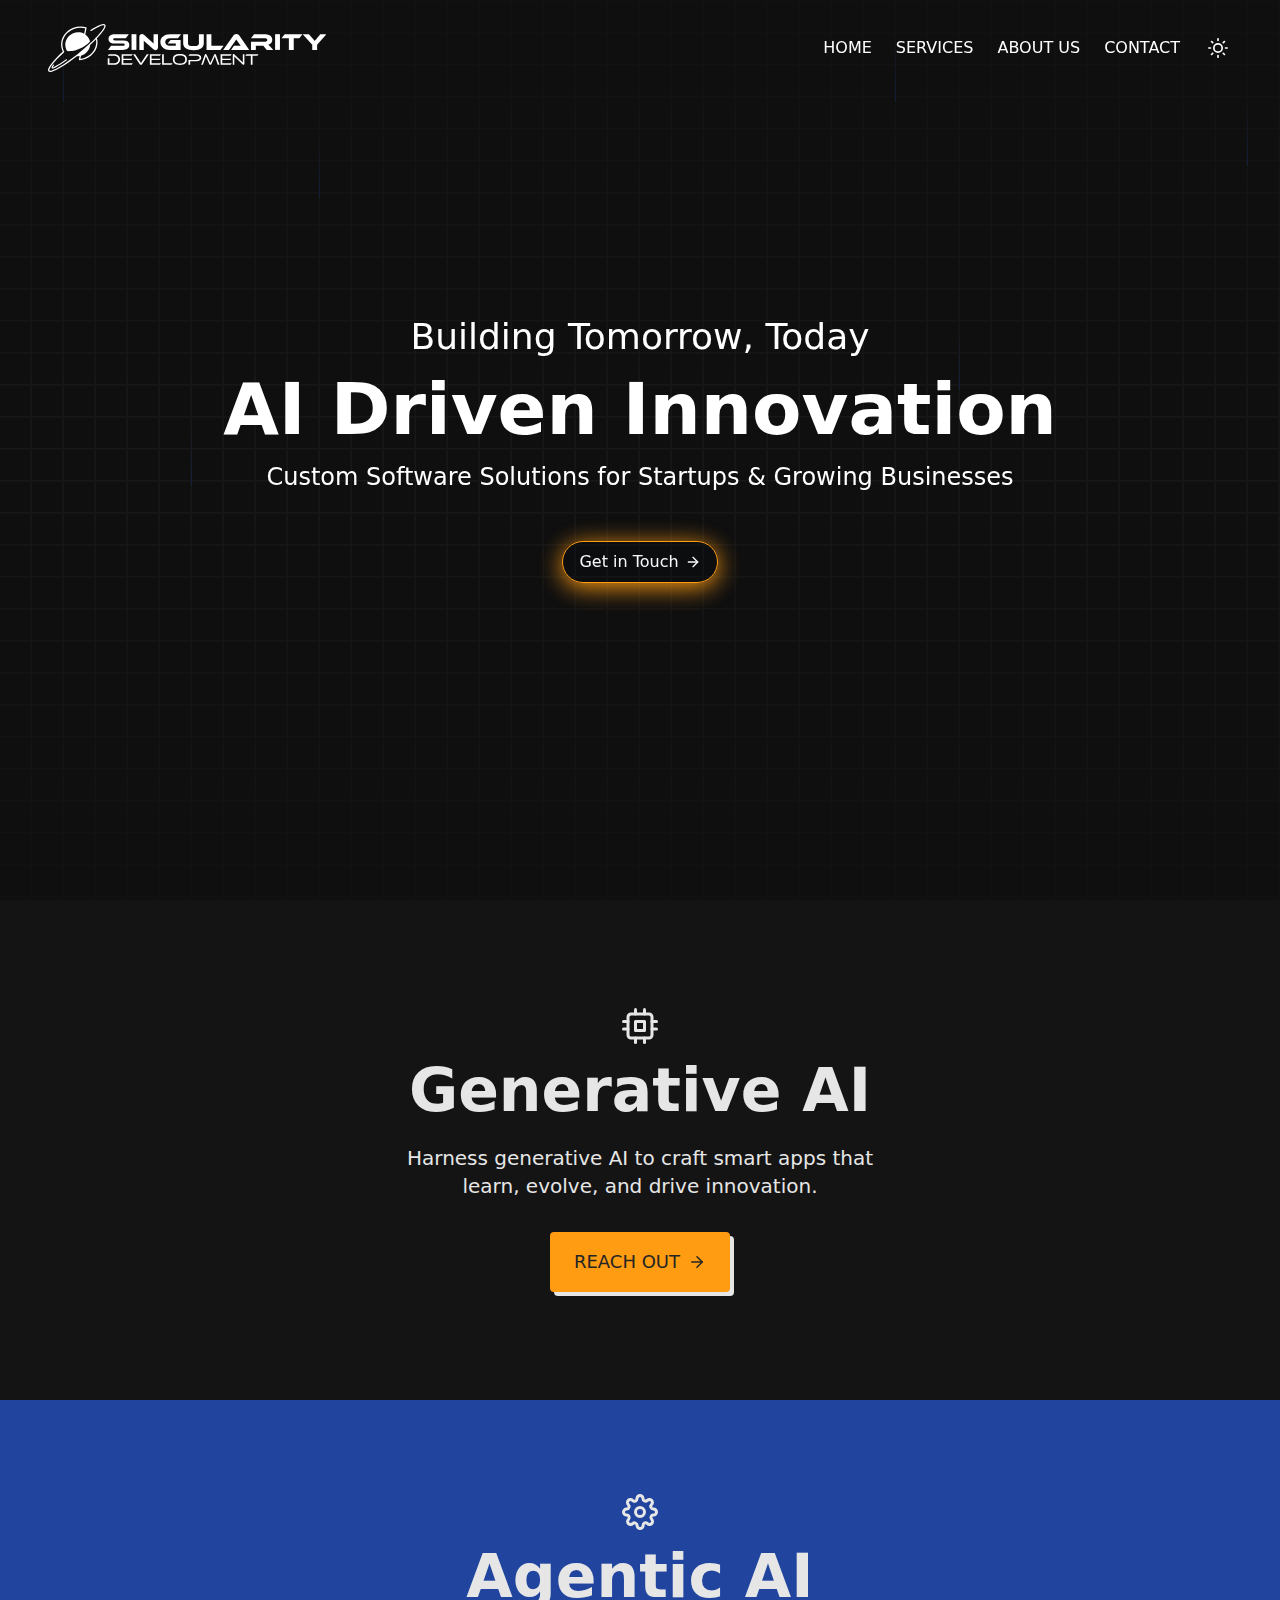
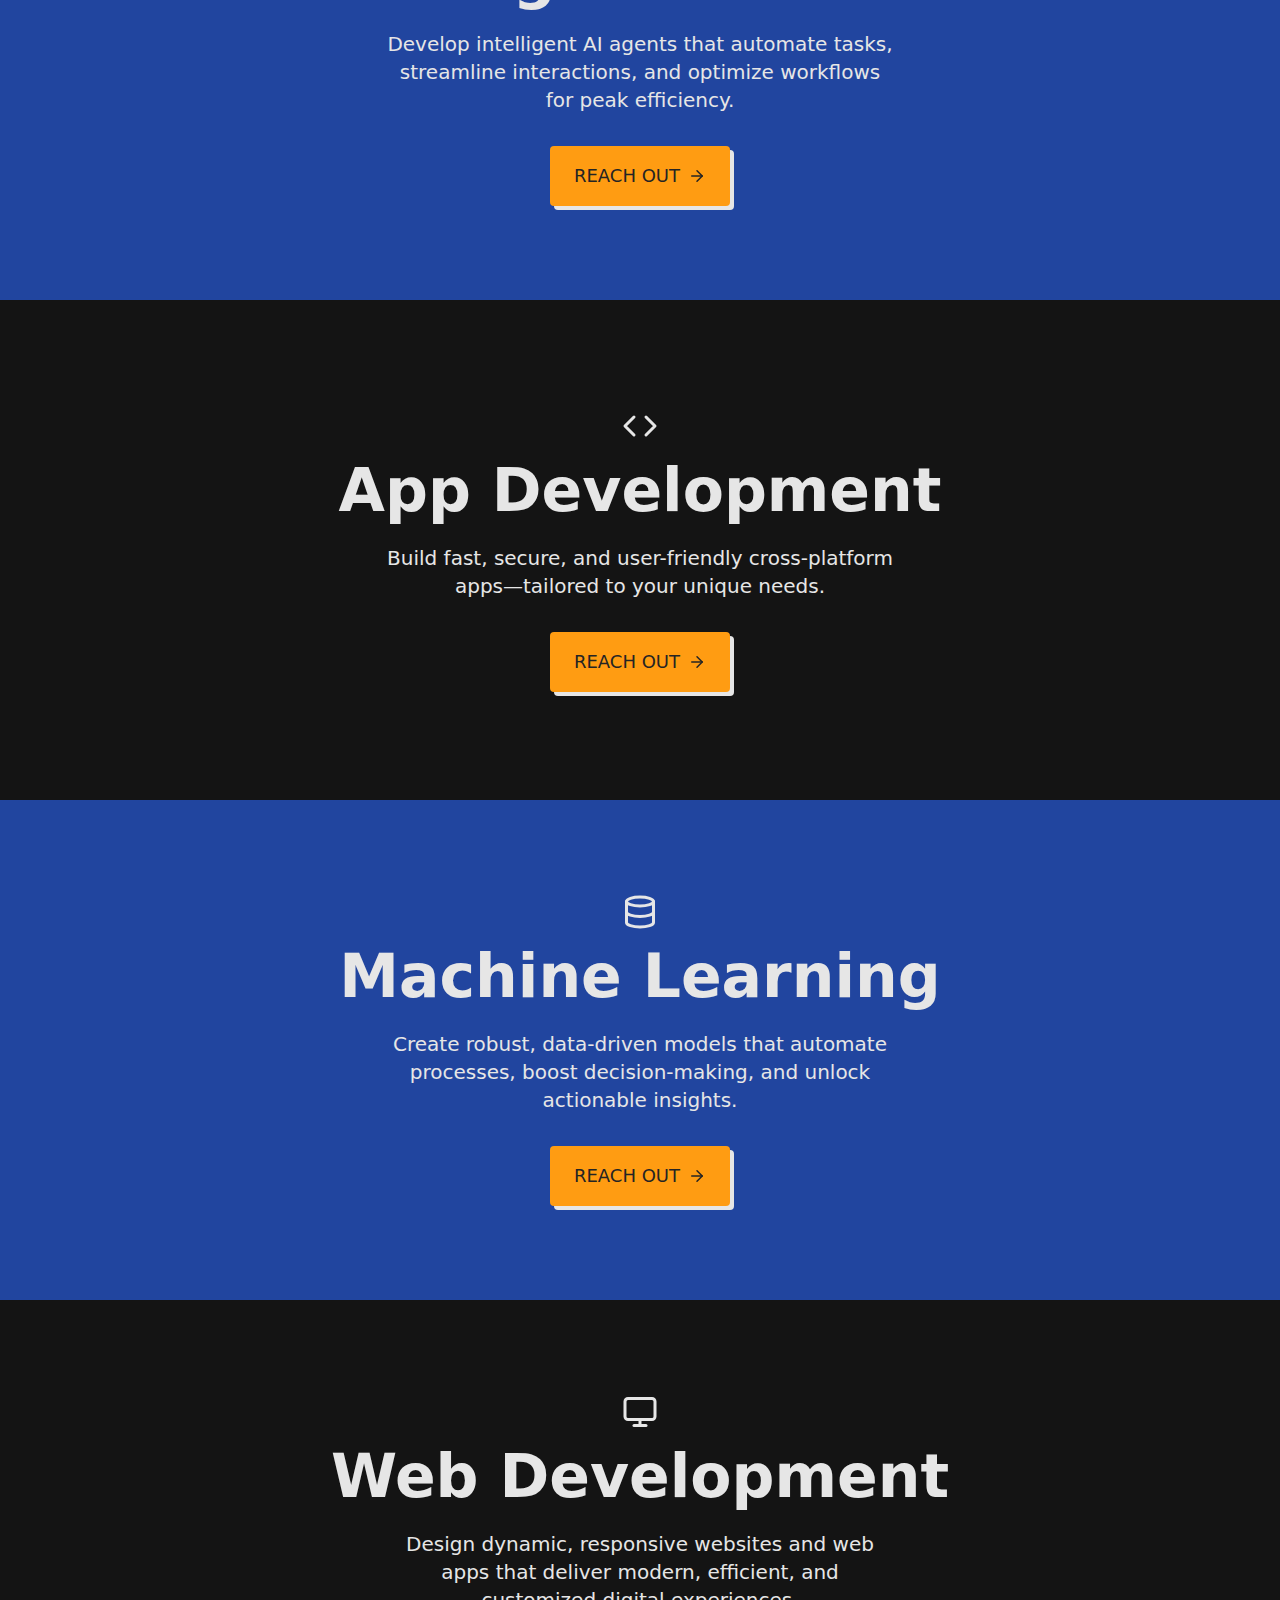
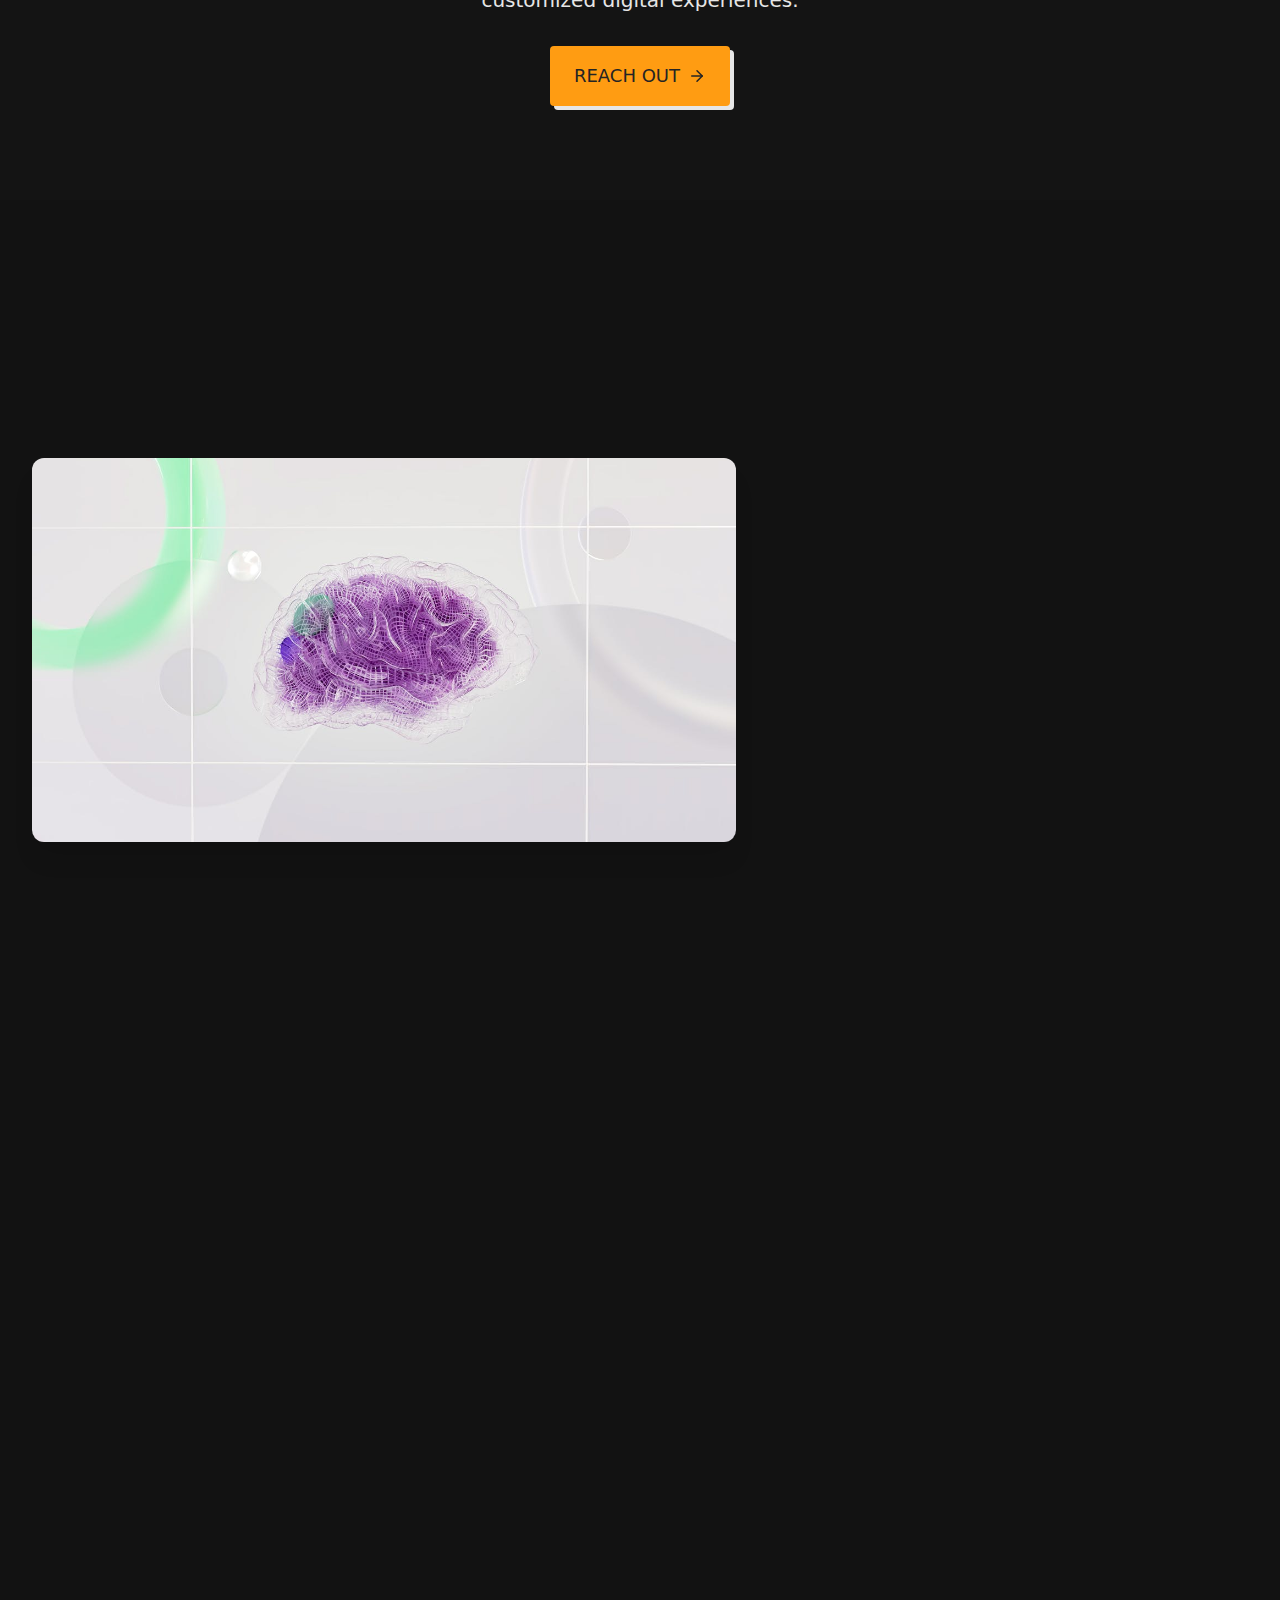
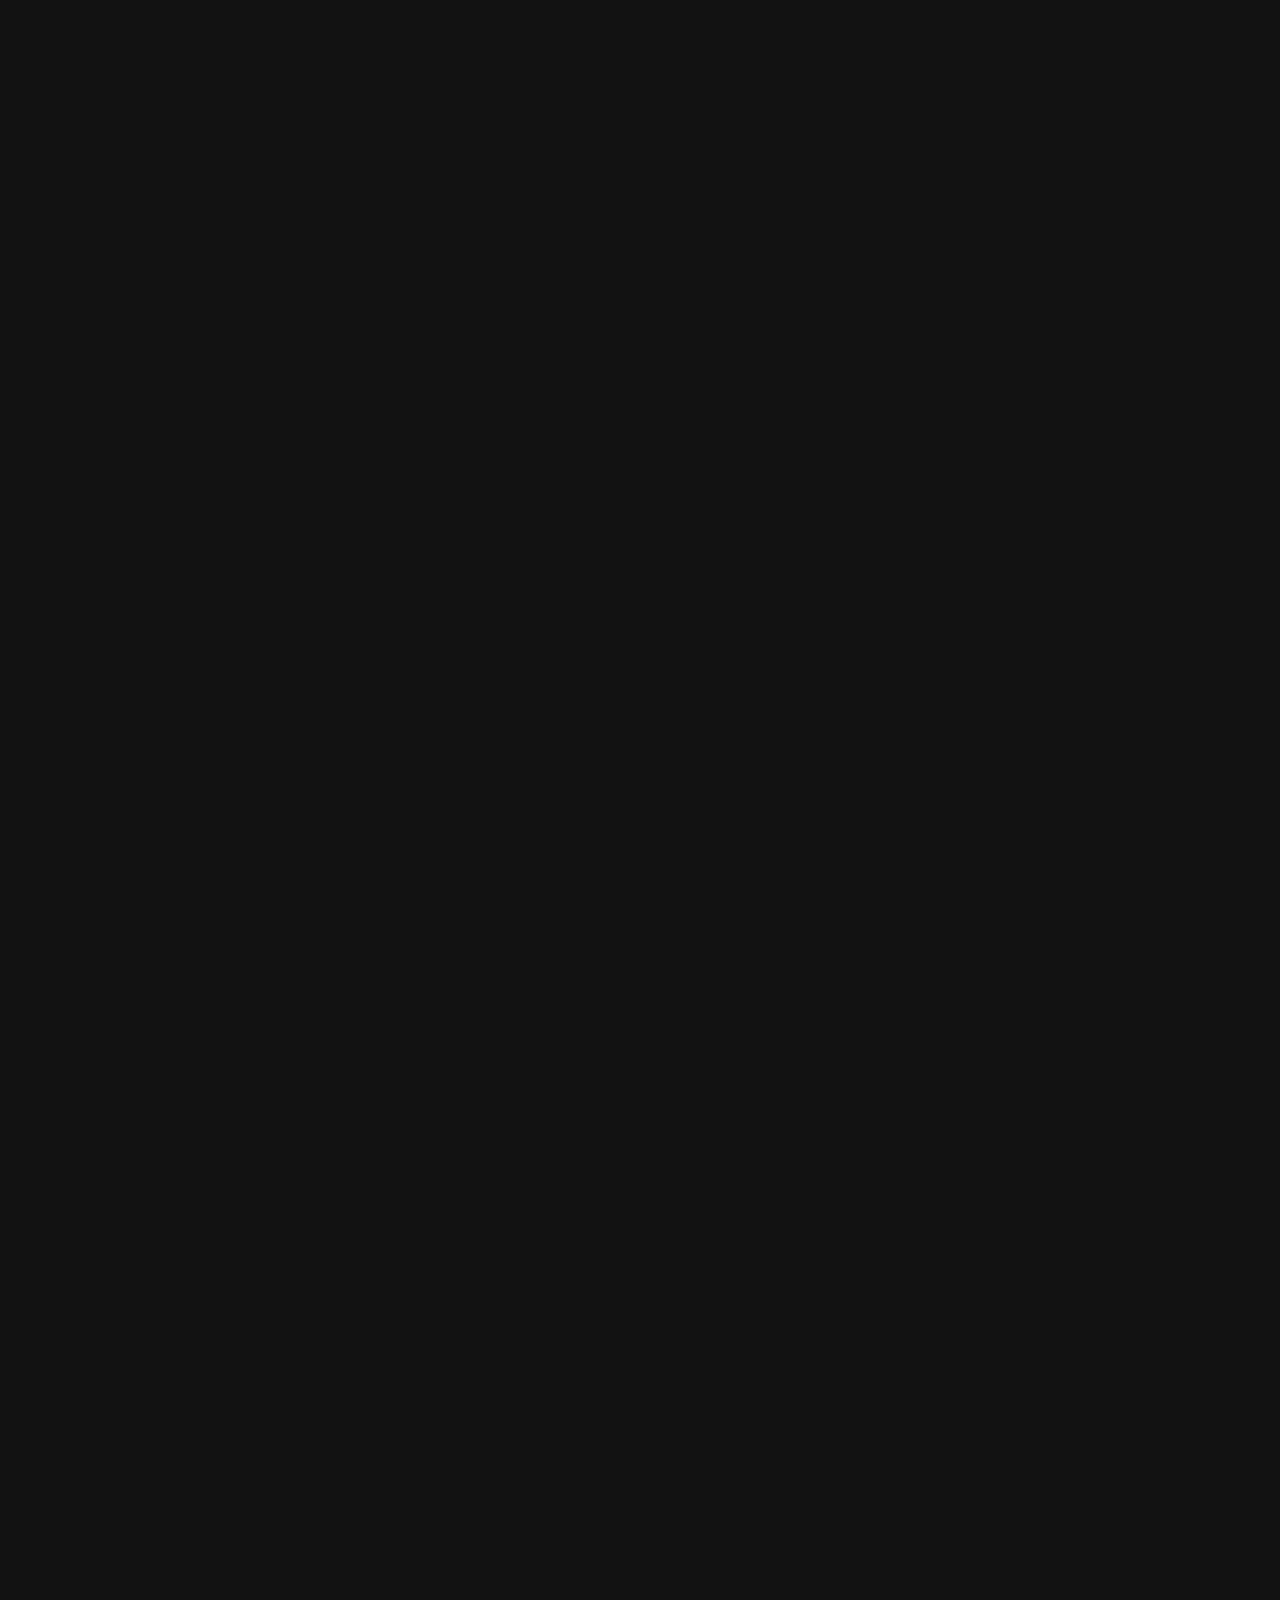
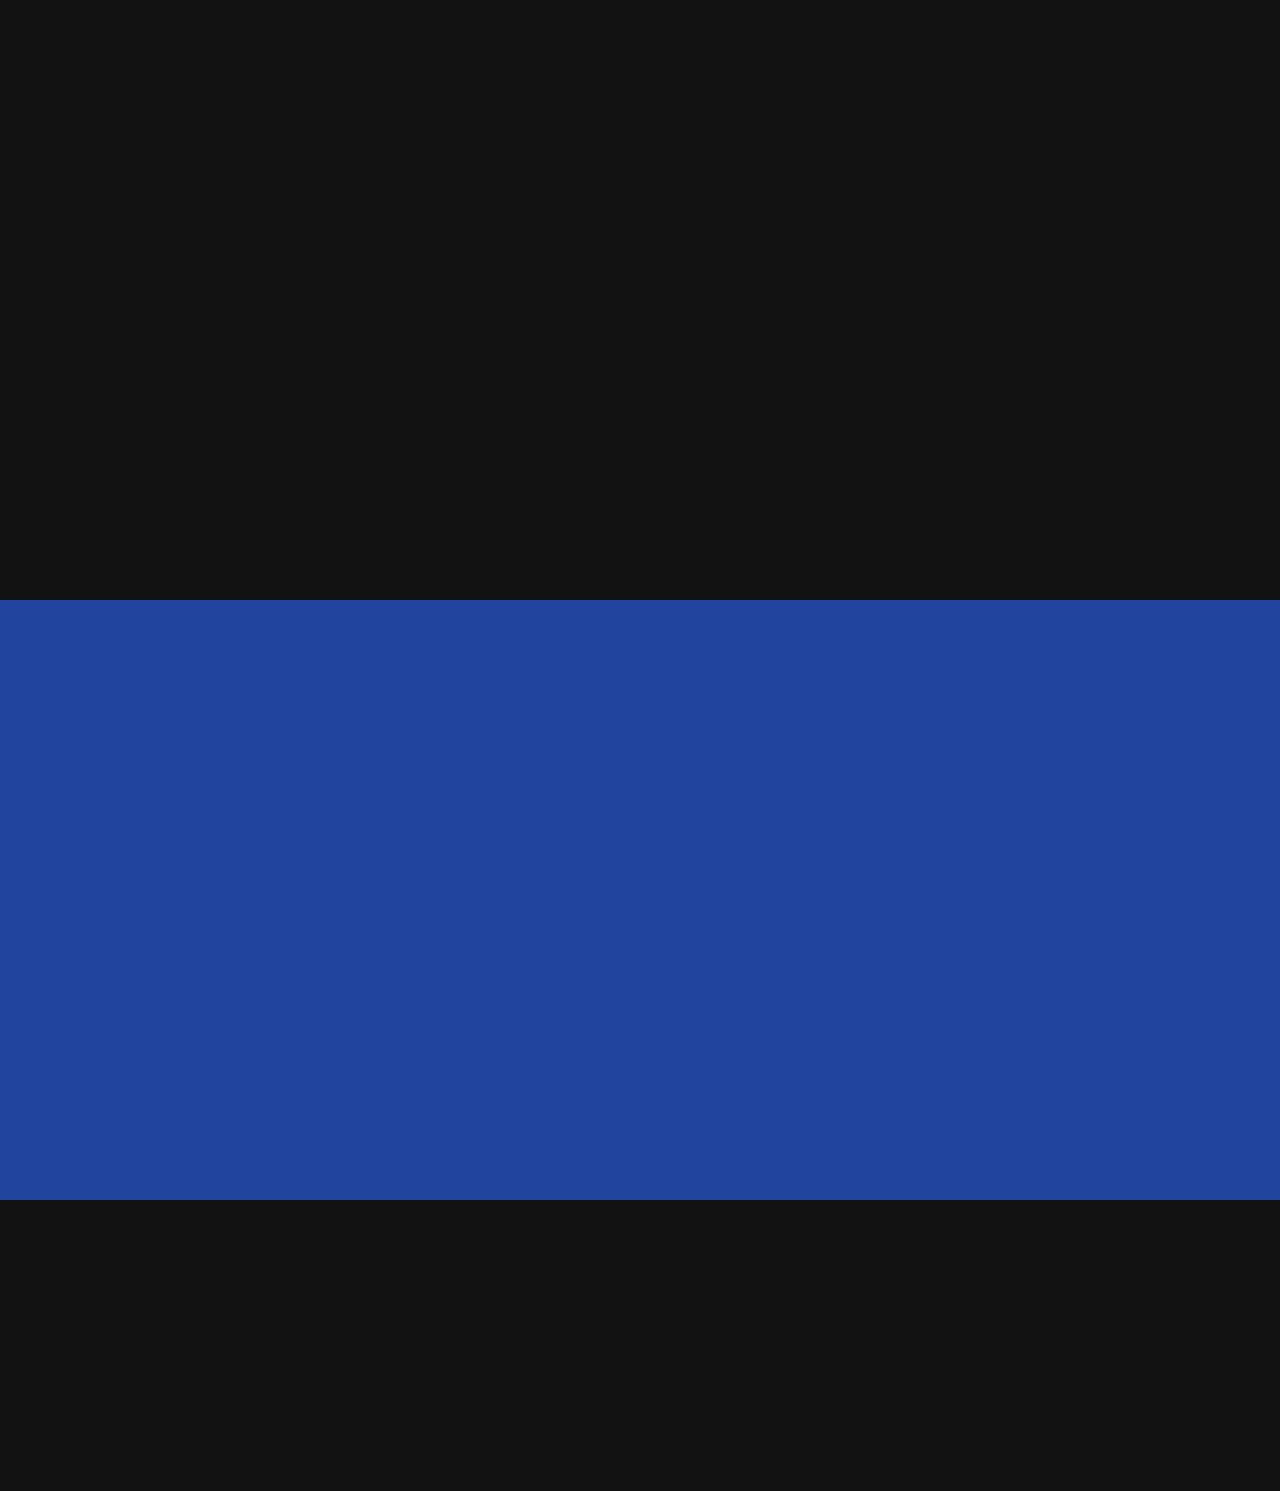
==== index.html @ b637558c "initial commit" ====
<!DOCTYPE html><html lang="en"><head><meta charSet="utf-8"/><meta name="viewport" content="width=device-width, initial-scale=1"/><link rel="preload" href="/_next/static/media/569ce4b8f30dc480-s.p.woff2" as="font" crossorigin="" type="font/woff2"/><link rel="preload" href="/_next/static/media/93f479601ee12b01-s.p.woff2" as="font" crossorigin="" type="font/woff2"/><link rel="stylesheet" href="/_next/static/css/797cef9ed924b19d.css" data-precedence="next"/><link rel="stylesheet" href="/_next/static/css/72b38643b9b200b7.css" data-precedence="next"/><link rel="preload" as="script" fetchPriority="low" href="/_next/static/chunks/webpack-61605ec5b0e2aed8.js"/><script src="/_next/static/chunks/4bd1b696-648fdcc35fdc5053.js" async=""></script><script src="/_next/static/chunks/517-a8a61a89ce856e48.js" async=""></script><script src="/_next/static/chunks/main-app-3ec209943493a46a.js" async=""></script><script src="/_next/static/chunks/ee560e2c-72891a28c0496f55.js" async=""></script><script src="/_next/static/chunks/8e1d74a4-bb553c8dd7f82fd3.js" async=""></script><script src="/_next/static/chunks/515-cfafcc654de464d7.js" async=""></script><script src="/_next/static/chunks/app/layout-3b7342dc652c6182.js" async=""></script><script src="/_next/static/chunks/944-49f410285b5e1781.js" async=""></script><script src="/_next/static/chunks/app/page-1e3bd0cf48c1dc5d.js" async=""></script><meta name="next-size-adjust" content=""/><title>Create Next App</title><meta name="description" content="Generated by create next app"/><link rel="icon" href="/icon.svg?bfc8784377d2b799" type="image/svg+xml" sizes="any"/><script src="/_next/static/chunks/polyfills-42372ed130431b0a.js" noModule=""></script></head><body class="__variable_4d318d __variable_ea5f4b antialiased"><nav aria-label="Main navigation" class="fixed top-0 z-50 w-full px-6 transition-all duration-300 ease-out lg:px-12 bg-transparent text-white py-6 shadow-none"><div class="mx-auto flex max-w-7xl items-center justify-between"><div class="block lg:hidden"><div class="flex items-center gap-2"><a href="#" aria-label="Go to homepage"><svg id="Layer_2" xmlns="http://www.w3.org/2000/svg" viewBox="0 0 354.59 295.41" class="h-12 w-auto" aria-hidden="true"><g id="Layer_1-2" data-name="Layer_1"><path fill="currentColor" class="cls-1" d="M27.77,273.87c-2.3,0-3.54-.83-4.45-1.9-2.94-3.48-.69-9.34,8.03-20.91,1-1.32,2.88-1.59,4.2-.59,1.32,1,1.59,2.88.59,4.2-6.29,8.35-7.67,11.9-7.95,13.22,3.59-.01,18.94-5.02,84.04-50.27,1.36-.95,3.23-.61,4.18.75.95,1.36.61,3.23-.75,4.18-60.16,41.82-80.09,51.33-87.88,51.33ZM28.13,268.53h.01-.01Z"></path><path fill="currentColor" class="cls-1" d="M352.24,4.22c-4.95-6.03-15.41-5.61-32.93,1.31-14.76,5.83-34.52,16.46-57.14,30.75-1.87,1.18-2.43,3.65-1.25,5.52,1.18,1.87,3.65,2.42,5.52,1.25C322.36,7.75,342.97,5.53,346.06,9.3c3.2,3.9-3.47,24.51-51.63,74.61-11.18,11.62-23.72,23.91-37.29,36.52-18.52,17.2-38.56,34.67-59.58,51.92-9.45,7.76-19.11,15.46-28.69,22.9-6.85,5.32-13.72,10.54-20.43,15.54-36.1,26.87-70.19,49.04-96,62.42-30.14,15.62-41.71,15.49-43.79,12.95-1.94-2.36-.23-12.78,18.44-36.85,16.26-20.96,41.13-47.11,71.94-75.63,1.37-1.26,1.68-3.3.76-4.92-2.24-3.92-4.17-8.03-5.76-12.22-18.47-48.86,10.8-105.36,65.24-125.94,22.7-8.58,47.3-9.86,69.7-3.69l-6.61,32.63c-20.74-10.99-46.94-12.18-70.63-.95-38.09,18.05-55.48,61.46-39.49,97.69.26.57.52,1.15.79,1.72,1.48,3.13,3.17,6.08,5.04,8.88,13.94.71,32.12-.05,52.57-5.39,44.49-11.61,73.78-38.14,87.96-53.4-1.09-5.6-2.88-11.14-5.42-16.51-5.44-11.48-13.65-20.79-23.55-27.62l7.91-39.05c.41-2.01-.77-4-2.73-4.61-25-7.83-52.84-6.82-78.37,2.83-58.57,22.14-89.92,83.26-69.89,136.25,1.36,3.59,2.95,7.13,4.76,10.56-30.07,27.99-54.42,53.7-70.54,74.47-18.81,24.25-24.63,39.13-18.31,46.83,2.44,2.97,6.24,4.19,10.86,4.19,11.89,0,29.22-8.07,42.8-15.11,26.18-13.57,60.67-35.98,97.1-63.1,6.75-5.03,13.67-10.29,20.56-15.64,1.17-.91,2.35-1.84,3.52-2.75,5.65.18,11.38-.25,17.09-1.32l-4.21,20.77c-.25,1.23.09,2.5.92,3.44.76.86,1.86,1.35,3,1.35.1,0,.2,0,.3-.01,11.79-.88,23.46-3.49,34.68-7.73,54.97-20.78,86.51-76.45,72.7-127.53,42.49-44.46,59.48-72.58,50.46-83.57ZM226.25,207.84c-8.82,3.34-17.94,5.59-27.16,6.71l3.88-19.13c3.87-1.17,7.71-2.64,11.49-4.43,25.92-12.28,42.24-36.31,45-61.82,1.04-.96,2.09-1.92,3.12-2.88,11.7-10.87,22.64-21.5,32.62-31.69,9.63,45.81-19.51,94.55-68.94,113.24Z"></path></g></svg></a></div></div><div class="hidden lg:block"><div class="flex items-center gap-2"><a href="#" aria-label="Go to homepage"><svg id="Layer_2" xmlns="http://www.w3.org/2000/svg" viewBox="0 0 1713.65 295.41" class="h-12 w-auto" aria-hidden="true"><g id="Layer_1-2" data-name="Layer_1"><path fill="currentColor" class="cls-1" d="M27.77,273.87c-2.3,0-3.54-.83-4.45-1.9-2.94-3.48-.69-9.34,8.03-20.91,1-1.32,2.88-1.59,4.2-.59,1.32,1,1.59,2.88.59,4.2-6.29,8.35-7.67,11.9-7.95,13.22,3.59-.01,18.94-5.02,84.04-50.27,1.36-.95,3.23-.61,4.18.75.95,1.36.61,3.23-.75,4.18-60.16,41.82-80.09,51.33-87.88,51.33ZM28.13,268.53h.01-.01Z"></path><path fill="currentColor" class="cls-1" d="M194.09,223.06c-1.14,0-2.24-.49-3-1.35-.83-.94-1.17-2.21-.92-3.44l6.35-31.33c.44-2.17,2.55-3.56,4.71-3.12,2.17.44,3.56,2.55,3.13,4.71l-5.27,26.03c9.22-1.13,18.33-3.38,27.16-6.71,51.88-19.61,81.41-72.33,67.23-120.02-.63-2.12.58-4.34,2.69-4.97,2.12-.63,4.34.58,4.97,2.69,15.37,51.69-16.29,108.7-72.07,129.78-11.23,4.24-22.9,6.84-34.68,7.73-.1,0-.2.01-.3.01Z"></path><path fill="currentColor" class="cls-1" d="M352.24,4.22c-4.95-6.03-15.41-5.61-32.93,1.31-14.76,5.83-34.52,16.46-57.14,30.75-1.87,1.18-2.43,3.65-1.25,5.52,1.18,1.87,3.65,2.42,5.52,1.25C322.36,7.75,342.97,5.53,346.06,9.3c3.2,3.9-3.47,24.51-51.63,74.61-11.18,11.62-23.72,23.91-37.29,36.52-18.52,17.2-38.56,34.67-59.58,51.92-9.45,7.76-19.11,15.46-28.69,22.9-6.85,5.32-13.72,10.54-20.43,15.54-36.1,26.87-70.19,49.04-96,62.42-30.14,15.62-41.71,15.49-43.79,12.95-1.94-2.36-.23-12.78,18.44-36.85,16.26-20.96,41.13-47.11,71.94-75.63,1.37-1.26,1.68-3.3.76-4.92-2.24-3.92-4.17-8.03-5.76-12.22-18.47-48.86,10.8-105.36,65.24-125.94,22.7-8.58,47.3-9.86,69.7-3.69l-6.61,32.63c-20.74-10.99-46.94-12.18-70.63-.95-38.09,18.05-55.48,61.46-39.49,97.69.26.57.52,1.15.79,1.72,1.48,3.13,3.17,6.08,5.04,8.88,13.94.71,32.12-.05,52.57-5.39,44.49-11.61,73.78-38.14,87.96-53.4-1.09-5.6-2.88-11.14-5.42-16.51-5.44-11.48-13.65-20.79-23.55-27.62l7.91-39.05c.41-2.01-.77-4-2.73-4.61-25-7.83-52.84-6.82-78.37,2.83-58.57,22.14-89.92,83.26-69.89,136.25,1.36,3.59,2.95,7.13,4.76,10.56-30.07,27.99-54.42,53.7-70.54,74.47-18.81,24.25-24.63,39.13-18.31,46.83,2.44,2.97,6.24,4.19,10.86,4.19,11.89,0,29.22-8.07,42.8-15.11,26.18-13.57,60.67-35.98,97.1-63.1,6.75-5.03,13.67-10.29,20.56-15.64,1.17-.91,2.35-1.84,3.52-2.75,12.34.39,25.08-2.1,37.17-7.83,25.92-12.28,42.24-36.31,45-61.82,1.04-.96,2.09-1.92,3.12-2.88,13.68-12.71,26.34-25.1,37.62-36.84,43.67-45.42,61.18-74.1,52.05-85.23Z"></path><g><path fill="currentColor" d="M464.22,101.21c23.54,0,36.25,8.81,36.25,26.43,0,19.79-11.99,31.63-41.45,31.63h-89.97l19.21-24.84h73.08c7.08,0,10.25-2.02,10.25-7.08s-3.18-6.93-10.25-6.93h-52.57c-24.84,0-36.25-11.12-36.25-27.73,0-18.2,12.13-30.04,41.45-30.04h83.91l-19.21,25.13h-67.01c-6.93,0-10.25,1.73-10.25,6.64s3.32,6.79,10.25,6.79h52.57Z"></path><path fill="currentColor" d="M544.07,159.27h-29.9V62.65h29.9v96.62Z"></path><path fill="currentColor" d="M648.63,155.66l-59.21-53.15v56.76h-27.15v-80.16c0-12.85,7.8-18.05,16.32-18.05,3.61,0,7.22.87,11.99,5.2l59.21,53.15v-56.76h27.3v80.01c0,12.85-7.8,18.2-16.46,18.2-3.75,0-7.36-.87-11.99-5.2Z"></path><path fill="currentColor" d="M754.33,98.9h61.81v60.37h-66.29c-33.51,0-58.2-21.23-58.2-49.25s24.7-47.37,58.2-47.37h69.18l-19.35,25.13h-49.83c-16.17,0-28.45,9.82-28.45,23.54s11.84,23.11,28.45,23.11h36.54v-14.01h-49.97l17.91-21.52Z"></path><path fill="currentColor" d="M958.82,117.1c0,29.17-20.07,43.76-60.22,43.76-46.5,0-66.58-14.59-66.58-43.76v-54.45h29.75v54.45c0,14.3,6.07,18.92,36.83,18.92,22.96,0,30.19-5.34,30.19-18.92v-54.45h30.04v54.45Z"></path><path fill="currentColor" d="M1080.41,134.43l-19.35,24.84h-85.35V62.65h29.9v71.78h74.81Z"></path><path fill="currentColor" d="M1126.47,159.27l18.05-24.84h24.26c5.78,0,12.56,0,17.19.29-2.6-3.46-6.64-9.39-9.82-14.01l-17.33-25.56-45.35,64.12h-35.38l61.96-87.37c4.04-5.63,9.97-10.83,19.35-10.83s14.87,4.77,19.06,10.83l60.37,87.37h-112.36Z"></path><path fill="currentColor" d="M1386.56,159.27h-40l-21.52-25.56h-45.93v25.56h-29.9v-49.39h84.05c9.24,0,16.46-4.19,16.46-10.83,0-7.51-6.21-11.27-16.46-11.27h-84.05l19.5-25.13h62.1c21.95,0,49.68,6.93,49.68,34.52,0,15.02-9.39,27.44-25.27,30.62,3.32,2.45,6.93,5.92,13.58,12.71l17.76,18.77Z"></path><path fill="currentColor" d="M1427.56,159.27h-29.9V62.65h29.9v96.62Z"></path><path fill="currentColor" d="M1566.2,62.65l-19.35,25.13h-34.52v71.49h-29.9v-71.49h-45.35l19.35-25.13h109.76Z"></path><path fill="currentColor" d="M1713.65,62.65l-57.34,64.7v31.92h-30.04v-32.06l-58.93-64.56h38.42l23.11,26.86c3.03,3.47,11.12,12.28,13.14,15.16,1.88-2.74,5.2-6.93,12.13-15.31l21.95-26.72h37.55Z"></path></g><g><path fill="currentColor" d="M367.62,250.56v-40.15h10.4v31.39h29.65c14.73,0,25.71-9.92,25.71-23.59s-11.07-23.2-25.71-23.2h-40.05l6.74-8.86h33.31c20.89,0,36.01,13,36.01,31.58s-15.31,32.83-36.01,32.83h-40.05Z"></path><path fill="currentColor" d="M453.3,250.56v-64.41h68.36l-6.84,8.86h-51.13v19.35h54.98l-5.97,7.7h-49.01v19.74h58.44l-6.84,8.76h-62.01Z"></path><path fill="currentColor" d="M523.78,186.14h12.8l35.43,53.34,36.1-53.34h12.23l-41.69,61.33c-1.45,2.12-3.56,3.95-6.84,3.95-3.08,0-5.39-1.73-6.84-3.95l-41.21-61.33Z"></path><path fill="currentColor" d="M627.07,250.56v-64.41h68.36l-6.84,8.86h-51.13v19.35h54.98l-5.97,7.7h-49.01v19.74h58.44l-6.84,8.76h-62.01Z"></path><path fill="currentColor" d="M702.36,250.56v-64.41h10.4v55.65h53.72l-6.84,8.76h-57.29Z"></path><path fill="currentColor" d="M811.73,251.62c-28.79,0-43.23-10.3-43.23-33.31s14.44-33.22,43.23-33.22,43.23,10.2,43.23,33.22-14.44,33.31-43.23,33.31ZM811.73,193.85c-22.82,0-32.83,6.35-32.83,24.46s10.01,24.55,32.83,24.55,32.83-6.45,32.83-24.55-10.01-24.46-32.83-24.46Z"></path><path fill="currentColor" d="M874.98,229.57v20.99h-10.4v-29.65h46.02c12.23,0,22.14-3.47,22.14-12.81,0-10.01-9.05-13.09-22.24-13.09h-46.12l6.93-8.86h42.85c17.72,0,28.98,8.28,28.98,22.05s-11.17,21.38-28.98,21.38h-39.19Z"></path><path fill="currentColor" d="M1044.72,250.56l-18-51.8-21.47,48.62c-1.54,3.46-3.75,4.04-6.16,4.04s-4.62-.58-6.16-4.04l-21.47-48.62-18.1,51.8h-10.21l21.18-60.37c1.06-3.18,3.27-4.91,5.97-4.91s4.81,1.54,5.97,3.85l23.01,50.65,23.01-50.65c.96-2.31,3.08-3.85,5.87-3.85s4.91,1.73,6.07,4.91l20.89,60.37h-10.4Z"></path><path fill="currentColor" d="M1062.13,250.56v-64.41h68.36l-6.84,8.86h-51.13v19.35h54.98l-5.97,7.7h-49.01v19.74h58.44l-6.84,8.76h-62.01Z"></path><path fill="currentColor" d="M1146.56,199.72v50.84h-9.43v-58.73c0-4.62,2.7-6.55,5.78-6.55,1.35,0,2.89.39,4.53,2.02l51.7,49.49v-50.65h9.53v58.44c0,4.62-2.79,6.55-5.87,6.55-1.35,0-2.79-.29-4.43-1.93l-51.8-49.49Z"></path><path fill="currentColor" d="M1248.23,250.56v-55.55h-34.18l7.03-8.86h74.52l-6.84,8.86h-30.04v55.55h-10.49Z"></path></g></g></svg></a></div></div><div class="hidden gap-6 lg:flex"><div class="flex items-center gap-6"><div class="relative h-fit w-fit"><a href="#" class="relative uppercase">Home<span style="transform:scaleX(0)" class="absolute -bottom-2 -left-2 -right-2 h-1 origin-left scale-x-0  rounded-full bg-dark-accent2 transition-transform  duration-300 ease-out"></span></a></div><div class="relative h-fit w-fit"><a href="#services" class="relative uppercase">Services<span style="transform:scaleX(0)" class="absolute -bottom-2 -left-2 -right-2 h-1 origin-left scale-x-0  rounded-full bg-dark-accent2 transition-transform  duration-300 ease-out"></span></a></div><div class="relative h-fit w-fit"><a href="#about" class="relative uppercase">About Us<span style="transform:scaleX(0)" class="absolute -bottom-2 -left-2 -right-2 h-1 origin-left scale-x-0  rounded-full bg-dark-accent2 transition-transform  duration-300 ease-out"></span></a></div><div class="relative h-fit w-fit"><a href="#contact" class="relative uppercase">Contact<span style="transform:scaleX(0)" class="absolute -bottom-2 -left-2 -right-2 h-1 origin-left scale-x-0  rounded-full bg-dark-accent2 transition-transform  duration-300 ease-out"></span></a></div></div></div><div class="block lg:hidden"><button aria-label="Open menu" class="block text-3xl"><svg stroke="currentColor" fill="none" stroke-width="2" viewBox="0 0 24 24" stroke-linecap="round" stroke-linejoin="round" height="1em" width="1em" xmlns="http://www.w3.org/2000/svg"><line x1="3" y1="12" x2="21" y2="12"></line><line x1="3" y1="6" x2="21" y2="6"></line><line x1="3" y1="18" x2="21" y2="18"></line></svg></button></div></div></nav><main class="bg-light-background/0 text-light-text  dark:text-dark-text dark:bg-dark-background/0 "><div class="fixed inset-0 z-[-1] overflow-hidden bg-light-background dark:bg-dark-background"><div style="background-image:url(&quot;data:image/svg+xml,%3csvg xmlns=&#x27;http://www.w3.org/2000/svg&#x27; viewBox=&#x27;0 0 32 32&#x27; width=&#x27;32&#x27; height=&#x27;32&#x27; fill=&#x27;none&#x27; stroke-width=&#x27;2&#x27; stroke=&#x27;rgb(55 55 55 / 0.5)&#x27;%3e%3cpath d=&#x27;M0 .5H31.5V32&#x27;/%3e%3c/svg%3e&quot;)" class="absolute inset-0"><div class="absolute inset-0 bg-gradient-to-b from-light-background/80 via-light-background/0 to-light-background/80  dark:bg-gradient-to-b dark:from-dark-background/80 dark:via-dark-background/0 dark:to-dark-background/80"></div><div class="absolute z-10 h-[64px] w-[1px] bg-gradient-to-b from-light-accent1/0 to-light-accent1  dark:from-dark-accent1/0 dark:to-dark-accent1" style="top:0;left:-1px;opacity:0;transform:none"></div><div class="absolute z-10 h-[64px] w-[1px] bg-gradient-to-b from-light-accent1/0 to-light-accent1  dark:from-dark-accent1/0 dark:to-dark-accent1" style="top:384px;left:-1px;opacity:0;transform:none"></div><div class="absolute z-10 h-[64px] w-[1px] bg-gradient-to-b from-light-accent1/0 to-light-accent1  dark:from-dark-accent1/0 dark:to-dark-accent1" style="top:96px;left:-1px;opacity:0;transform:none"></div><div class="absolute z-10 h-[64px] w-[1px] bg-gradient-to-b from-light-accent1/0 to-light-accent1  dark:from-dark-accent1/0 dark:to-dark-accent1" style="top:288px;left:-1px;opacity:0;transform:none"></div><div class="absolute z-10 h-[64px] w-[1px] bg-gradient-to-b from-light-accent1/0 to-light-accent1  dark:from-dark-accent1/0 dark:to-dark-accent1" style="top:0;left:-1px;opacity:0;transform:none"></div><div class="absolute z-10 h-[64px] w-[1px] bg-gradient-to-b from-light-accent1/0 to-light-accent1  dark:from-dark-accent1/0 dark:to-dark-accent1" style="top:64px;left:-33px;opacity:0;transform:none"></div></div></div><main id="home" aria-label="Hero area for AI Driven Innovation"><section class="relative h-[100vh] w-full"><div aria-hidden="true" role="presentation" class="sticky z-0 w-full h-screen overflow-hidden" style="border-radius:0px;transform:none"><video src="/singularity-hero-vid.mp4" muted="" playsInline="" autoPlay="" class="absolute inset-0 w-full h-full object-cover"></video><div class="absolute inset-0 bg-zinc-950/50" style="opacity:1"></div></div><div class="absolute top-0 left-0 flex h-screen w-full  flex-col items-center justify-center text-white" style="opacity:0;transform:translateY(250px)"><h3 class="mb-2 text-center text-xl md:mb-4 md:text-4xl">Building Tomorrow, Today</h3><h2 class="mb-4 text-center text-4xl font-bold md:text-7xl">AI Driven Innovation</h2><h1 class="text-center text-xl md:mb-4 md:text-2xl w-[60%] mx-auto">Custom Software Solutions for Startups &amp; Growing Businesses</h1><a href="#contact" class="group relative mt-8 flex w-fit items-center gap-1.5  rounded-full bg-gray-950/10 px-4 py-2 text-gray-50  transition-colors hover:bg-gray-950/50" aria-label="Get in Touch" tabindex="0" style="border:1px solid #FF9C12;box-shadow:0px 4px 24px #FF9C12">Get in Touch<svg stroke="currentColor" fill="none" stroke-width="2" viewBox="0 0 24 24" stroke-linecap="round" stroke-linejoin="round" aria-hidden="true" class="transition-transform group-hover:-rotate-45 group-active:-rotate-12" height="1em" width="1em" xmlns="http://www.w3.org/2000/svg"><line x1="5" y1="12" x2="19" y2="12"></line><polyline points="12 5 19 12 12 19"></polyline></svg></a></div></section></main><section id="services" aria-label="Our Services" class="relative"><ul class="list-none m-0 p-0"><li class="sticky top-0 flex w-full origin-top flex-col items-center justify-center px-4 bg-light-background dark:bg-dark-background" style="height:500px;transform:none"><svg stroke="currentColor" fill="none" stroke-width="2" viewBox="0 0 24 24" stroke-linecap="round" stroke-linejoin="round" aria-hidden="true" class="mb-4 text-4xl" height="1em" width="1em" xmlns="http://www.w3.org/2000/svg"><rect x="4" y="4" width="16" height="16" rx="2" ry="2"></rect><rect x="9" y="9" width="6" height="6"></rect><line x1="9" y1="1" x2="9" y2="4"></line><line x1="15" y1="1" x2="15" y2="4"></line><line x1="9" y1="20" x2="9" y2="23"></line><line x1="15" y1="20" x2="15" y2="23"></line><line x1="20" y1="9" x2="23" y2="9"></line><line x1="20" y1="14" x2="23" y2="14"></line><line x1="1" y1="9" x2="4" y2="9"></line><line x1="1" y1="14" x2="4" y2="14"></line></svg><h3 class="mb-6 text-center text-4xl font-semibold md:text-6xl">Generative AI</h3><p class="mb-8 max-w-lg text-center text-lg md:text-xl">Harness generative AI to craft smart apps that learn, evolve, and drive innovation.</p><a href="#contact" class="flex items-center gap-2 rounded px-6 py-4 text-base font-medium uppercase 
                    text-light-text transition-all hover:-translate-x-0.5 
                    hover:-translate-y-0.5 md:text-lg bg-light-accent2 dark:bg-dark-accent2 
          shadow-[4px_4px_0px_theme(colors.dark.background)] hover:shadow-[8px_8px_0px_theme(colors.dark.background)] dark:shadow-[4px_4px_0px_theme(colors.light.background)] dark:hover:shadow-[8px_8px_0px_theme(colors.light.background)]"><span>Reach Out</span><svg stroke="currentColor" fill="none" stroke-width="2" viewBox="0 0 24 24" stroke-linecap="round" stroke-linejoin="round" aria-hidden="true" height="1em" width="1em" xmlns="http://www.w3.org/2000/svg"><line x1="5" y1="12" x2="19" y2="12"></line><polyline points="12 5 19 12 12 19"></polyline></svg></a></li><li class="sticky top-0 flex w-full origin-top flex-col items-center justify-center px-4 bg-light-accent1 dark:bg-dark-accent1" style="height:500px;transform:none"><svg stroke="currentColor" fill="none" stroke-width="2" viewBox="0 0 24 24" stroke-linecap="round" stroke-linejoin="round" aria-hidden="true" class="mb-4 text-4xl" height="1em" width="1em" xmlns="http://www.w3.org/2000/svg"><circle cx="12" cy="12" r="3"></circle><path d="M19.4 15a1.65 1.65 0 0 0 .33 1.82l.06.06a2 2 0 0 1 0 2.83 2 2 0 0 1-2.83 0l-.06-.06a1.65 1.65 0 0 0-1.82-.33 1.65 1.65 0 0 0-1 1.51V21a2 2 0 0 1-2 2 2 2 0 0 1-2-2v-.09A1.65 1.65 0 0 0 9 19.4a1.65 1.65 0 0 0-1.82.33l-.06.06a2 2 0 0 1-2.83 0 2 2 0 0 1 0-2.83l.06-.06a1.65 1.65 0 0 0 .33-1.82 1.65 1.65 0 0 0-1.51-1H3a2 2 0 0 1-2-2 2 2 0 0 1 2-2h.09A1.65 1.65 0 0 0 4.6 9a1.65 1.65 0 0 0-.33-1.82l-.06-.06a2 2 0 0 1 0-2.83 2 2 0 0 1 2.83 0l.06.06a1.65 1.65 0 0 0 1.82.33H9a1.65 1.65 0 0 0 1-1.51V3a2 2 0 0 1 2-2 2 2 0 0 1 2 2v.09a1.65 1.65 0 0 0 1 1.51 1.65 1.65 0 0 0 1.82-.33l.06-.06a2 2 0 0 1 2.83 0 2 2 0 0 1 0 2.83l-.06.06a1.65 1.65 0 0 0-.33 1.82V9a1.65 1.65 0 0 0 1.51 1H21a2 2 0 0 1 2 2 2 2 0 0 1-2 2h-.09a1.65 1.65 0 0 0-1.51 1z"></path></svg><h3 class="mb-6 text-center text-4xl font-semibold md:text-6xl">Agentic AI</h3><p class="mb-8 max-w-lg text-center text-lg md:text-xl">Develop intelligent AI agents that automate tasks, streamline interactions, and optimize workflows for peak efficiency.</p><a href="#contact" class="flex items-center gap-2 rounded px-6 py-4 text-base font-medium uppercase 
                    text-light-text transition-all hover:-translate-x-0.5 
                    hover:-translate-y-0.5 md:text-lg bg-light-accent2 dark:bg-dark-accent2 
          shadow-[4px_4px_0px_theme(colors.dark.background)] hover:shadow-[8px_8px_0px_theme(colors.dark.background)] dark:shadow-[4px_4px_0px_theme(colors.light.background)] dark:hover:shadow-[8px_8px_0px_theme(colors.light.background)]"><span>Reach Out</span><svg stroke="currentColor" fill="none" stroke-width="2" viewBox="0 0 24 24" stroke-linecap="round" stroke-linejoin="round" aria-hidden="true" height="1em" width="1em" xmlns="http://www.w3.org/2000/svg"><line x1="5" y1="12" x2="19" y2="12"></line><polyline points="12 5 19 12 12 19"></polyline></svg></a></li><li class="sticky top-0 flex w-full origin-top flex-col items-center justify-center px-4 bg-light-background dark:bg-dark-background" style="height:500px;transform:none"><svg stroke="currentColor" fill="none" stroke-width="2" viewBox="0 0 24 24" stroke-linecap="round" stroke-linejoin="round" aria-hidden="true" class="mb-4 text-4xl" height="1em" width="1em" xmlns="http://www.w3.org/2000/svg"><polyline points="16 18 22 12 16 6"></polyline><polyline points="8 6 2 12 8 18"></polyline></svg><h3 class="mb-6 text-center text-4xl font-semibold md:text-6xl">App Development</h3><p class="mb-8 max-w-lg text-center text-lg md:text-xl">Build fast, secure, and user-friendly cross-platform apps—tailored to your unique needs.</p><a href="#contact" class="flex items-center gap-2 rounded px-6 py-4 text-base font-medium uppercase 
                    text-light-text transition-all hover:-translate-x-0.5 
                    hover:-translate-y-0.5 md:text-lg bg-light-accent2 dark:bg-dark-accent2 
          shadow-[4px_4px_0px_theme(colors.dark.background)] hover:shadow-[8px_8px_0px_theme(colors.dark.background)] dark:shadow-[4px_4px_0px_theme(colors.light.background)] dark:hover:shadow-[8px_8px_0px_theme(colors.light.background)]"><span>Reach Out</span><svg stroke="currentColor" fill="none" stroke-width="2" viewBox="0 0 24 24" stroke-linecap="round" stroke-linejoin="round" aria-hidden="true" height="1em" width="1em" xmlns="http://www.w3.org/2000/svg"><line x1="5" y1="12" x2="19" y2="12"></line><polyline points="12 5 19 12 12 19"></polyline></svg></a></li><li class="sticky top-0 flex w-full origin-top flex-col items-center justify-center px-4 bg-light-accent1 dark:bg-dark-accent1" style="height:500px;transform:none"><svg stroke="currentColor" fill="none" stroke-width="2" viewBox="0 0 24 24" stroke-linecap="round" stroke-linejoin="round" aria-hidden="true" class="mb-4 text-4xl" height="1em" width="1em" xmlns="http://www.w3.org/2000/svg"><ellipse cx="12" cy="5" rx="9" ry="3"></ellipse><path d="M21 12c0 1.66-4 3-9 3s-9-1.34-9-3"></path><path d="M3 5v14c0 1.66 4 3 9 3s9-1.34 9-3V5"></path></svg><h3 class="mb-6 text-center text-4xl font-semibold md:text-6xl">Machine Learning</h3><p class="mb-8 max-w-lg text-center text-lg md:text-xl">Create robust, data-driven models that automate processes, boost decision-making, and unlock actionable insights.</p><a href="#contact" class="flex items-center gap-2 rounded px-6 py-4 text-base font-medium uppercase 
                    text-light-text transition-all hover:-translate-x-0.5 
                    hover:-translate-y-0.5 md:text-lg bg-light-accent2 dark:bg-dark-accent2 
          shadow-[4px_4px_0px_theme(colors.dark.background)] hover:shadow-[8px_8px_0px_theme(colors.dark.background)] dark:shadow-[4px_4px_0px_theme(colors.light.background)] dark:hover:shadow-[8px_8px_0px_theme(colors.light.background)]"><span>Reach Out</span><svg stroke="currentColor" fill="none" stroke-width="2" viewBox="0 0 24 24" stroke-linecap="round" stroke-linejoin="round" aria-hidden="true" height="1em" width="1em" xmlns="http://www.w3.org/2000/svg"><line x1="5" y1="12" x2="19" y2="12"></line><polyline points="12 5 19 12 12 19"></polyline></svg></a></li><li class="sticky top-0 flex w-full origin-top flex-col items-center justify-center px-4 bg-light-background dark:bg-dark-background" style="height:500px;border-radius:0px;transform:none"><svg stroke="currentColor" fill="none" stroke-width="2" viewBox="0 0 24 24" stroke-linecap="round" stroke-linejoin="round" aria-hidden="true" class="mb-4 text-4xl" height="1em" width="1em" xmlns="http://www.w3.org/2000/svg"><rect x="2" y="3" width="20" height="14" rx="2" ry="2"></rect><line x1="8" y1="21" x2="16" y2="21"></line><line x1="12" y1="17" x2="12" y2="21"></line></svg><h3 class="mb-6 text-center text-4xl font-semibold md:text-6xl">Web Development</h3><p class="mb-8 max-w-lg text-center text-lg md:text-xl">Design dynamic, responsive websites and web apps that deliver modern, efficient, and customized digital experiences.</p><a href="#contact" class="flex items-center gap-2 rounded px-6 py-4 text-base font-medium uppercase 
                    text-light-text transition-all hover:-translate-x-0.5 
                    hover:-translate-y-0.5 md:text-lg bg-light-accent2 dark:bg-dark-accent2 
          shadow-[4px_4px_0px_theme(colors.dark.background)] hover:shadow-[8px_8px_0px_theme(colors.dark.background)] dark:shadow-[4px_4px_0px_theme(colors.light.background)] dark:hover:shadow-[8px_8px_0px_theme(colors.light.background)]"><span>Reach Out</span><svg stroke="currentColor" fill="none" stroke-width="2" viewBox="0 0 24 24" stroke-linecap="round" stroke-linejoin="round" aria-hidden="true" height="1em" width="1em" xmlns="http://www.w3.org/2000/svg"><line x1="5" y1="12" x2="19" y2="12"></line><polyline points="12 5 19 12 12 19"></polyline></svg></a></li></ul></section><section id="about" aria-label="About Singularity" class="relative mx-auto max-w-7xl"><h2 class="sr-only">About Singularity</h2><div style="justify-content:flex-start" class="pointer-events-none sticky top-0 z-10 hidden h-screen w-full items-center justify-center md:flex"><div class="h-fit w-3/5 rounded-xl p-8"><div class="relative h-96 w-full overflow-hidden rounded-xl shadow-xl" role="img" aria-label="Accessible Innovation"><div class="absolute inset-0 bg-cover bg-center bg-no-repeat" aria-hidden="true" style="background-image:url(/floating-brain.jpg);opacity:0"></div></div></div></div><div class="-mt-[100vh] hidden md:block"></div><article class="relative z-0 flex h-fit md:h-screen" style="justify-content:flex-end"><div class="grid h-full w-full place-content-center px-4 py-12 md:w-2/5 md:px-8 md:py-8"><div style="opacity:0;transform:translateY(25px)"><span class="rounded-full bg-light-accent2 px-2 py-1.5 text-md text-light-text font-medium dark:bg-dark-accent2">About Us</span><h3 class="my-3 text-5xl font-bold">Accessible Innovation</h3><p class="text-xl">At Singularity, we believe every great idea deserves a chance to thrive. By making cutting-edge technology affordable, we help startups and established businesses bring their visions to life. Founded by two passionate computer science and mathematics graduates from Pepperdine University, we combine expertise in software development, AI, machine learning, and business strategy to empower innovators.</p></div><div class="mt-8 block md:hidden" style="opacity:0;transform:translateY(25px)"><div class="relative h-96 w-full overflow-hidden rounded-xl shadow-xl" role="img" aria-label="Accessible Innovation"><div class="absolute inset-0 bg-cover bg-center bg-no-repeat" aria-hidden="true" style="background-image:url(/floating-brain.jpg);opacity:0"></div></div></div></div></article><article class="relative z-0 flex h-fit md:h-screen" style="justify-content:flex-start"><div class="grid h-full w-full place-content-center px-4 py-12 md:w-2/5 md:px-8 md:py-8"><div style="opacity:0;transform:translateY(25px)"><span class="rounded-full bg-light-accent2 px-2 py-1.5 text-md text-light-text font-medium dark:bg-dark-accent2">About Us</span><h3 class="my-3 text-5xl font-bold">From Idea to Impact</h3><p class="text-xl">Even the best ideas can struggle without the right support. That&#x27;s where Singularity comes in—bridging the gap between vision and execution with the technical expertise and strategic insight needed to build market-ready solutions.</p></div><div class="mt-8 block md:hidden" style="opacity:0;transform:translateY(25px)"><div class="relative h-96 w-full overflow-hidden rounded-xl shadow-xl" role="img" aria-label="From Idea to Impact"><div class="absolute inset-0 bg-cover bg-center bg-no-repeat" aria-hidden="true" style="background-image:url(/collaboration.jpg);opacity:0"></div></div></div></div></article><article class="relative z-0 flex h-fit md:h-screen" style="justify-content:flex-end"><div class="grid h-full w-full place-content-center px-4 py-12 md:w-2/5 md:px-8 md:py-8"><div style="opacity:0;transform:translateY(25px)"><span class="rounded-full bg-light-accent2 px-2 py-1.5 text-md text-light-text font-medium dark:bg-dark-accent2">About Us</span><h3 class="my-3 text-5xl font-bold">Empowering Visionaries</h3><p class="text-xl">Our passion is simple: helping dreamers, creators, and entrepreneurs turn bold ideas into reality. With cutting-edge technology and hands-on support, we shape the future—because when the right minds unite, anything is possible.</p></div><div class="mt-8 block md:hidden" style="opacity:0;transform:translateY(25px)"><div class="relative h-96 w-full overflow-hidden rounded-xl shadow-xl" role="img" aria-label="Empowering Visionaries"><div class="absolute inset-0 bg-cover bg-center bg-no-repeat" aria-hidden="true" style="background-image:url(/development.jpg);opacity:0"></div></div></div></div></article><article class="relative z-0 flex h-fit md:h-screen" style="justify-content:flex-start"><div class="grid h-full w-full place-content-center px-4 py-12 md:w-2/5 md:px-8 md:py-8"><div style="opacity:0;transform:translateY(25px)"><span class="rounded-full bg-light-accent2 px-2 py-1.5 text-md text-light-text font-medium dark:bg-dark-accent2">About Us</span><h3 class="my-3 text-5xl font-bold">Profitable Innovation</h3><p class="text-xl">Great technology isn&#x27;t just about innovation—it&#x27;s about impact. We don&#x27;t just build groundbreaking tech: we create scalable, revenue-generating solutions that turn visionary ideas into thriving businesses.</p></div><div class="mt-8 block md:hidden" style="opacity:0;transform:translateY(25px)"><div class="relative h-96 w-full overflow-hidden rounded-xl shadow-xl" role="img" aria-label="Profitable Innovation"><div class="absolute inset-0 bg-cover bg-center bg-no-repeat" aria-hidden="true" style="background-image:url(/profit.jpg);opacity:0"></div></div></div></div></article></section><section id="contact" aria-label="Contact Singularity Dev" class="bg-light-accent1 py-16 dark:bg-dark-accent1"><div class="mx-auto max-w-5xl px-4"><h2 class="mb-12 text-center text-4xl font-bold" style="opacity:0;transform:translateY(50px)">Contact Us</h2><div class="flex flex-col md:flex-row md:space-x-8" style="opacity:0;transform:translateY(50px)"><address class="not-italic md:w-1/3 mb-8 md:mb-0"><div class="mb-4 flex items-center"><svg stroke="currentColor" fill="none" stroke-width="2" viewBox="0 0 24 24" stroke-linecap="round" stroke-linejoin="round" aria-hidden="true" class="mr-2 text-dark-accent2" height="24" width="24" xmlns="http://www.w3.org/2000/svg"><path d="M4 4h16c1.1 0 2 .9 2 2v12c0 1.1-.9 2-2 2H4c-1.1 0-2-.9-2-2V6c0-1.1.9-2 2-2z"></path><polyline points="22,6 12,13 2,6"></polyline></svg><a href="mailto:contact@devsingularity.com" class="text-lg hover:underline">contact@devsingularity.com</a></div><div class="mb-4 flex items-center"><svg stroke="currentColor" fill="none" stroke-width="2" viewBox="0 0 24 24" stroke-linecap="round" stroke-linejoin="round" aria-hidden="true" class="mr-2 text-dark-accent2" height="24" width="24" xmlns="http://www.w3.org/2000/svg"><path d="M22 16.92v3a2 2 0 0 1-2.18 2 19.79 19.79 0 0 1-8.63-3.07 19.5 19.5 0 0 1-6-6 19.79 19.79 0 0 1-3.07-8.67A2 2 0 0 1 4.11 2h3a2 2 0 0 1 2 1.72 12.84 12.84 0 0 0 .7 2.81 2 2 0 0 1-.45 2.11L8.09 9.91a16 16 0 0 0 6 6l1.27-1.27a2 2 0 0 1 2.11-.45 12.84 12.84 0 0 0 2.81.7A2 2 0 0 1 22 16.92z"></path></svg><a href="tel:+15038034054" class="text-lg hover:underline">+1 (503) 803 4054</a></div></address><div class="md:w-2/3"><section aria-label="Terminal Contact Form" class="h-96 bg-dark-background/70 backdrop-blur rounded-lg w-full max-w-3xl mx-auto overflow-y-scroll shadow-xl cursor-text font-mono"><div class="w-full p-3 bg-dark-nav flex items-center gap-1 sticky top-0"><div class="w-3 h-3 rounded-full bg-red-500"></div><div class="w-3 h-3 rounded-full bg-yellow-500"></div><div class="w-3 h-3 rounded-full bg-green-500"></div><span class="text-sm text-slate-200 font-semibold absolute left-[50%] -translate-x-[50%]" aria-hidden="true">contact@devsingularity.com</span></div><div class="p-2 text-slate-100 text-lg"><p class="sr-only" role="status">This is a terminal-style form. You will be prompted for questions one by one. Type your answer and press Enter to move to the next question.</p><p>Hey there! We&#x27;re excited to meet!</p><p class="whitespace-nowrap overflow-hidden font-light">------------------------------------------------------------------------</p><div><p>To start, could you give us <span class="text-dark-accent2">your email?</span></p></div> <form><label for="terminal-input" class="sr-only">Enter your email here</label><input id="terminal-input" type="text" class="sr-only" autoComplete="off" value=""/></form><p><span class="text-emerald-400">➜</span> <span class="text-cyan-300">~</span> <span class="opacity-50">Enter <!-- -->email<!-- -->: </span></p></div></section></div></div></div></section></main><footer role="contentinfo" aria-label="Page footer" class="bg-light-nav text-light-text py-8 md:py-12 dark:bg-dark-nav dark:text-dark-text" style="opacity:0;transform:translateY(50px)"><div class="container mx-auto flex flex-col items-center px-6 text-center md:flex-row md:justify-between md:text-left"><div class="mb-6 md:mb-0"><div class="flex items-center gap-2"><a href="#" aria-label="Go to homepage"><svg id="Layer_2" xmlns="http://www.w3.org/2000/svg" viewBox="0 0 1713.65 295.41" class="h-12 w-auto" aria-hidden="true"><g id="Layer_1-2" data-name="Layer_1"><path fill="currentColor" class="cls-1" d="M27.77,273.87c-2.3,0-3.54-.83-4.45-1.9-2.94-3.48-.69-9.34,8.03-20.91,1-1.32,2.88-1.59,4.2-.59,1.32,1,1.59,2.88.59,4.2-6.29,8.35-7.67,11.9-7.95,13.22,3.59-.01,18.94-5.02,84.04-50.27,1.36-.95,3.23-.61,4.18.75.95,1.36.61,3.23-.75,4.18-60.16,41.82-80.09,51.33-87.88,51.33ZM28.13,268.53h.01-.01Z"></path><path fill="currentColor" class="cls-1" d="M194.09,223.06c-1.14,0-2.24-.49-3-1.35-.83-.94-1.17-2.21-.92-3.44l6.35-31.33c.44-2.17,2.55-3.56,4.71-3.12,2.17.44,3.56,2.55,3.13,4.71l-5.27,26.03c9.22-1.13,18.33-3.38,27.16-6.71,51.88-19.61,81.41-72.33,67.23-120.02-.63-2.12.58-4.34,2.69-4.97,2.12-.63,4.34.58,4.97,2.69,15.37,51.69-16.29,108.7-72.07,129.78-11.23,4.24-22.9,6.84-34.68,7.73-.1,0-.2.01-.3.01Z"></path><path fill="currentColor" class="cls-1" d="M352.24,4.22c-4.95-6.03-15.41-5.61-32.93,1.31-14.76,5.83-34.52,16.46-57.14,30.75-1.87,1.18-2.43,3.65-1.25,5.52,1.18,1.87,3.65,2.42,5.52,1.25C322.36,7.75,342.97,5.53,346.06,9.3c3.2,3.9-3.47,24.51-51.63,74.61-11.18,11.62-23.72,23.91-37.29,36.52-18.52,17.2-38.56,34.67-59.58,51.92-9.45,7.76-19.11,15.46-28.69,22.9-6.85,5.32-13.72,10.54-20.43,15.54-36.1,26.87-70.19,49.04-96,62.42-30.14,15.62-41.71,15.49-43.79,12.95-1.94-2.36-.23-12.78,18.44-36.85,16.26-20.96,41.13-47.11,71.94-75.63,1.37-1.26,1.68-3.3.76-4.92-2.24-3.92-4.17-8.03-5.76-12.22-18.47-48.86,10.8-105.36,65.24-125.94,22.7-8.58,47.3-9.86,69.7-3.69l-6.61,32.63c-20.74-10.99-46.94-12.18-70.63-.95-38.09,18.05-55.48,61.46-39.49,97.69.26.57.52,1.15.79,1.72,1.48,3.13,3.17,6.08,5.04,8.88,13.94.71,32.12-.05,52.57-5.39,44.49-11.61,73.78-38.14,87.96-53.4-1.09-5.6-2.88-11.14-5.42-16.51-5.44-11.48-13.65-20.79-23.55-27.62l7.91-39.05c.41-2.01-.77-4-2.73-4.61-25-7.83-52.84-6.82-78.37,2.83-58.57,22.14-89.92,83.26-69.89,136.25,1.36,3.59,2.95,7.13,4.76,10.56-30.07,27.99-54.42,53.7-70.54,74.47-18.81,24.25-24.63,39.13-18.31,46.83,2.44,2.97,6.24,4.19,10.86,4.19,11.89,0,29.22-8.07,42.8-15.11,26.18-13.57,60.67-35.98,97.1-63.1,6.75-5.03,13.67-10.29,20.56-15.64,1.17-.91,2.35-1.84,3.52-2.75,12.34.39,25.08-2.1,37.17-7.83,25.92-12.28,42.24-36.31,45-61.82,1.04-.96,2.09-1.92,3.12-2.88,13.68-12.71,26.34-25.1,37.62-36.84,43.67-45.42,61.18-74.1,52.05-85.23Z"></path><g><path fill="currentColor" d="M464.22,101.21c23.54,0,36.25,8.81,36.25,26.43,0,19.79-11.99,31.63-41.45,31.63h-89.97l19.21-24.84h73.08c7.08,0,10.25-2.02,10.25-7.08s-3.18-6.93-10.25-6.93h-52.57c-24.84,0-36.25-11.12-36.25-27.73,0-18.2,12.13-30.04,41.45-30.04h83.91l-19.21,25.13h-67.01c-6.93,0-10.25,1.73-10.25,6.64s3.32,6.79,10.25,6.79h52.57Z"></path><path fill="currentColor" d="M544.07,159.27h-29.9V62.65h29.9v96.62Z"></path><path fill="currentColor" d="M648.63,155.66l-59.21-53.15v56.76h-27.15v-80.16c0-12.85,7.8-18.05,16.32-18.05,3.61,0,7.22.87,11.99,5.2l59.21,53.15v-56.76h27.3v80.01c0,12.85-7.8,18.2-16.46,18.2-3.75,0-7.36-.87-11.99-5.2Z"></path><path fill="currentColor" d="M754.33,98.9h61.81v60.37h-66.29c-33.51,0-58.2-21.23-58.2-49.25s24.7-47.37,58.2-47.37h69.18l-19.35,25.13h-49.83c-16.17,0-28.45,9.82-28.45,23.54s11.84,23.11,28.45,23.11h36.54v-14.01h-49.97l17.91-21.52Z"></path><path fill="currentColor" d="M958.82,117.1c0,29.17-20.07,43.76-60.22,43.76-46.5,0-66.58-14.59-66.58-43.76v-54.45h29.75v54.45c0,14.3,6.07,18.92,36.83,18.92,22.96,0,30.19-5.34,30.19-18.92v-54.45h30.04v54.45Z"></path><path fill="currentColor" d="M1080.41,134.43l-19.35,24.84h-85.35V62.65h29.9v71.78h74.81Z"></path><path fill="currentColor" d="M1126.47,159.27l18.05-24.84h24.26c5.78,0,12.56,0,17.19.29-2.6-3.46-6.64-9.39-9.82-14.01l-17.33-25.56-45.35,64.12h-35.38l61.96-87.37c4.04-5.63,9.97-10.83,19.35-10.83s14.87,4.77,19.06,10.83l60.37,87.37h-112.36Z"></path><path fill="currentColor" d="M1386.56,159.27h-40l-21.52-25.56h-45.93v25.56h-29.9v-49.39h84.05c9.24,0,16.46-4.19,16.46-10.83,0-7.51-6.21-11.27-16.46-11.27h-84.05l19.5-25.13h62.1c21.95,0,49.68,6.93,49.68,34.52,0,15.02-9.39,27.44-25.27,30.62,3.32,2.45,6.93,5.92,13.58,12.71l17.76,18.77Z"></path><path fill="currentColor" d="M1427.56,159.27h-29.9V62.65h29.9v96.62Z"></path><path fill="currentColor" d="M1566.2,62.65l-19.35,25.13h-34.52v71.49h-29.9v-71.49h-45.35l19.35-25.13h109.76Z"></path><path fill="currentColor" d="M1713.65,62.65l-57.34,64.7v31.92h-30.04v-32.06l-58.93-64.56h38.42l23.11,26.86c3.03,3.47,11.12,12.28,13.14,15.16,1.88-2.74,5.2-6.93,12.13-15.31l21.95-26.72h37.55Z"></path></g><g><path fill="currentColor" d="M367.62,250.56v-40.15h10.4v31.39h29.65c14.73,0,25.71-9.92,25.71-23.59s-11.07-23.2-25.71-23.2h-40.05l6.74-8.86h33.31c20.89,0,36.01,13,36.01,31.58s-15.31,32.83-36.01,32.83h-40.05Z"></path><path fill="currentColor" d="M453.3,250.56v-64.41h68.36l-6.84,8.86h-51.13v19.35h54.98l-5.97,7.7h-49.01v19.74h58.44l-6.84,8.76h-62.01Z"></path><path fill="currentColor" d="M523.78,186.14h12.8l35.43,53.34,36.1-53.34h12.23l-41.69,61.33c-1.45,2.12-3.56,3.95-6.84,3.95-3.08,0-5.39-1.73-6.84-3.95l-41.21-61.33Z"></path><path fill="currentColor" d="M627.07,250.56v-64.41h68.36l-6.84,8.86h-51.13v19.35h54.98l-5.97,7.7h-49.01v19.74h58.44l-6.84,8.76h-62.01Z"></path><path fill="currentColor" d="M702.36,250.56v-64.41h10.4v55.65h53.72l-6.84,8.76h-57.29Z"></path><path fill="currentColor" d="M811.73,251.62c-28.79,0-43.23-10.3-43.23-33.31s14.44-33.22,43.23-33.22,43.23,10.2,43.23,33.22-14.44,33.31-43.23,33.31ZM811.73,193.85c-22.82,0-32.83,6.35-32.83,24.46s10.01,24.55,32.83,24.55,32.83-6.45,32.83-24.55-10.01-24.46-32.83-24.46Z"></path><path fill="currentColor" d="M874.98,229.57v20.99h-10.4v-29.65h46.02c12.23,0,22.14-3.47,22.14-12.81,0-10.01-9.05-13.09-22.24-13.09h-46.12l6.93-8.86h42.85c17.72,0,28.98,8.28,28.98,22.05s-11.17,21.38-28.98,21.38h-39.19Z"></path><path fill="currentColor" d="M1044.72,250.56l-18-51.8-21.47,48.62c-1.54,3.46-3.75,4.04-6.16,4.04s-4.62-.58-6.16-4.04l-21.47-48.62-18.1,51.8h-10.21l21.18-60.37c1.06-3.18,3.27-4.91,5.97-4.91s4.81,1.54,5.97,3.85l23.01,50.65,23.01-50.65c.96-2.31,3.08-3.85,5.87-3.85s4.91,1.73,6.07,4.91l20.89,60.37h-10.4Z"></path><path fill="currentColor" d="M1062.13,250.56v-64.41h68.36l-6.84,8.86h-51.13v19.35h54.98l-5.97,7.7h-49.01v19.74h58.44l-6.84,8.76h-62.01Z"></path><path fill="currentColor" d="M1146.56,199.72v50.84h-9.43v-58.73c0-4.62,2.7-6.55,5.78-6.55,1.35,0,2.89.39,4.53,2.02l51.7,49.49v-50.65h9.53v58.44c0,4.62-2.79,6.55-5.87,6.55-1.35,0-2.79-.29-4.43-1.93l-51.8-49.49Z"></path><path fill="currentColor" d="M1248.23,250.56v-55.55h-34.18l7.03-8.86h74.52l-6.84,8.86h-30.04v55.55h-10.49Z"></path></g></g></svg></a></div><p class="mt-2 text-sm">Elevating innovation, one step at a time.</p></div><nav aria-label="Footer navigation" class="mb-6 md:mb-0"><ul class="flex flex-col text-sm md:flex-row md:gap-6"><li><a href="#" class="transition hover:text-dark-accent2">Home</a></li><li><a href="#services" class="transition hover:text-dark-accent2">Services</a></li><li><a href="#about" class="transition hover:text-dark-accent2">About</a></li><li><a href="#contact" class="transition hover:text-dark-accent2">Contact</a></li></ul></nav><ul aria-label="Social media links" class="flex gap-4"><li><a href="https://twitter.com" target="_blank" rel="noopener noreferrer" aria-label="Twitter" class="transition hover:text-dark-accent2"><svg stroke="currentColor" fill="currentColor" stroke-width="0" viewBox="0 0 512 512" height="20" width="20" xmlns="http://www.w3.org/2000/svg"><path d="M459.37 151.716c.325 4.548.325 9.097.325 13.645 0 138.72-105.583 298.558-298.558 298.558-59.452 0-114.68-17.219-161.137-47.106 8.447.974 16.568 1.299 25.34 1.299 49.055 0 94.213-16.568 130.274-44.832-46.132-.975-84.792-31.188-98.112-72.772 6.498.974 12.995 1.624 19.818 1.624 9.421 0 18.843-1.3 27.614-3.573-48.081-9.747-84.143-51.98-84.143-102.985v-1.299c13.969 7.797 30.214 12.67 47.431 13.319-28.264-18.843-46.781-51.005-46.781-87.391 0-19.492 5.197-37.36 14.294-52.954 51.655 63.675 129.3 105.258 216.365 109.807-1.624-7.797-2.599-15.918-2.599-24.04 0-57.828 46.782-104.934 104.934-104.934 30.213 0 57.502 12.67 76.67 33.137 23.715-4.548 46.456-13.32 66.599-25.34-7.798 24.366-24.366 44.833-46.132 57.827 21.117-2.273 41.584-8.122 60.426-16.243-14.292 20.791-32.161 39.308-52.628 54.253z"></path></svg></a></li><li><a href="https://github.com" target="_blank" rel="noopener noreferrer" aria-label="GitHub" class="transition hover:text-dark-accent2"><svg stroke="currentColor" fill="currentColor" stroke-width="0" viewBox="0 0 496 512" height="20" width="20" xmlns="http://www.w3.org/2000/svg"><path d="M165.9 397.4c0 2-2.3 3.6-5.2 3.6-3.3.3-5.6-1.3-5.6-3.6 0-2 2.3-3.6 5.2-3.6 3-.3 5.6 1.3 5.6 3.6zm-31.1-4.5c-.7 2 1.3 4.3 4.3 4.9 2.6 1 5.6 0 6.2-2s-1.3-4.3-4.3-5.2c-2.6-.7-5.5.3-6.2 2.3zm44.2-1.7c-2.9.7-4.9 2.6-4.6 4.9.3 2 2.9 3.3 5.9 2.6 2.9-.7 4.9-2.6 4.6-4.6-.3-1.9-3-3.2-5.9-2.9zM244.8 8C106.1 8 0 113.3 0 252c0 110.9 69.8 205.8 169.5 239.2 12.8 2.3 17.3-5.6 17.3-12.1 0-6.2-.3-40.4-.3-61.4 0 0-70 15-84.7-29.8 0 0-11.4-29.1-27.8-36.6 0 0-22.9-15.7 1.6-15.4 0 0 24.9 2 38.6 25.8 21.9 38.6 58.6 27.5 72.9 20.9 2.3-16 8.8-27.1 16-33.7-55.9-6.2-112.3-14.3-112.3-110.5 0-27.5 7.6-41.3 23.6-58.9-2.6-6.5-11.1-33.3 2.6-67.9 20.9-6.5 69 27 69 27 20-5.6 41.5-8.5 62.8-8.5s42.8 2.9 62.8 8.5c0 0 48.1-33.6 69-27 13.7 34.7 5.2 61.4 2.6 67.9 16 17.7 25.8 31.5 25.8 58.9 0 96.5-58.9 104.2-114.8 110.5 9.2 7.9 17 22.9 17 46.4 0 33.7-.3 75.4-.3 83.6 0 6.5 4.6 14.4 17.3 12.1C428.2 457.8 496 362.9 496 252 496 113.3 383.5 8 244.8 8zM97.2 352.9c-1.3 1-1 3.3.7 5.2 1.6 1.6 3.9 2.3 5.2 1 1.3-1 1-3.3-.7-5.2-1.6-1.6-3.9-2.3-5.2-1zm-10.8-8.1c-.7 1.3.3 2.9 2.3 3.9 1.6 1 3.6.7 4.3-.7.7-1.3-.3-2.9-2.3-3.9-2-.6-3.6-.3-4.3.7zm32.4 35.6c-1.6 1.3-1 4.3 1.3 6.2 2.3 2.3 5.2 2.6 6.5 1 1.3-1.3.7-4.3-1.3-6.2-2.2-2.3-5.2-2.6-6.5-1zm-11.4-14.7c-1.6 1-1.6 3.6 0 5.9 1.6 2.3 4.3 3.3 5.6 2.3 1.6-1.3 1.6-3.9 0-6.2-1.4-2.3-4-3.3-5.6-2z"></path></svg></a></li><li><a href="https://linkedin.com" target="_blank" rel="noopener noreferrer" aria-label="LinkedIn" class="transition hover:text-dark-accent2"><svg stroke="currentColor" fill="currentColor" stroke-width="0" viewBox="0 0 448 512" height="20" width="20" xmlns="http://www.w3.org/2000/svg"><path d="M416 32H31.9C14.3 32 0 46.5 0 64.3v383.4C0 465.5 14.3 480 31.9 480H416c17.6 0 32-14.5 32-32.3V64.3c0-17.8-14.4-32.3-32-32.3zM135.4 416H69V202.2h66.5V416zm-33.2-243c-21.3 0-38.5-17.3-38.5-38.5S80.9 96 102.2 96c21.2 0 38.5 17.3 38.5 38.5 0 21.3-17.2 38.5-38.5 38.5zm282.1 243h-66.4V312c0-24.8-.5-56.7-34.5-56.7-34.6 0-39.9 27-39.9 54.9V416h-66.4V202.2h63.7v29.2h.9c8.9-16.8 30.6-34.5 62.9-34.5 67.2 0 79.7 44.3 79.7 101.9V416z"></path></svg></a></li></ul></div><div class="mt-8 border-t border-neutral-700 pt-4 text-center text-sm">© <!-- -->2025<!-- --> Walker Maddox Software Solutions LLC dba Singularity Development. All rights reserved.</div></footer><script src="/_next/static/chunks/webpack-61605ec5b0e2aed8.js" async=""></script><script>(self.__next_f=self.__next_f||[]).push([0])</script><script>self.__next_f.push([1,"1:\"$Sreact.fragment\"\n2:I[3446,[\"844\",\"static/chunks/ee560e2c-72891a28c0496f55.js\",\"711\",\"static/chunks/8e1d74a4-bb553c8dd7f82fd3.js\",\"515\",\"static/chunks/515-cfafcc654de464d7.js\",\"177\",\"static/chunks/app/layout-3b7342dc652c6182.js\"],\"default\"]\n3:I[2316,[\"844\",\"static/chunks/ee560e2c-72891a28c0496f55.js\",\"711\",\"static/chunks/8e1d74a4-bb553c8dd7f82fd3.js\",\"515\",\"static/chunks/515-cfafcc654de464d7.js\",\"177\",\"static/chunks/app/layout-3b7342dc652c6182.js\"],\"default\"]\n4:I[5244,[],\"\"]\n5:I[3866,[],\"\"]\n6:I[8757,[\"844\",\"static/chunks/ee560e2c-72891a28c0496f55.js\",\"711\",\"static/chunks/8e1d74a4-bb553c8dd7f82fd3.js\",\"515\",\"static/chunks/515-cfafcc654de464d7.js\",\"177\",\"static/chunks/app/layout-3b7342dc652c6182.js\"],\"default\"]\n7:I[3330,[\"844\",\"static/chunks/ee560e2c-72891a28c0496f55.js\",\"515\",\"static/chunks/515-cfafcc654de464d7.js\",\"944\",\"static/chunks/944-49f410285b5e1781.js\",\"974\",\"static/chunks/app/page-1e3bd0cf48c1dc5d.js\"],\"default\"]\n8:I[7028,[\"844\",\"static/chunks/ee560e2c-72891a28c0496f55.js\",\"515\",\"static/chunks/515-cfafcc654de464d7.js\",\"944\",\"static/chunks/944-49f410285b5e1781.js\",\"974\",\"static/chunks/app/page-1e3bd0cf48c1dc5d.js\"],\"HomePage\"]\n9:I[2002,[\"844\",\"static/chunks/ee560e2c-72891a28c0496f55.js\",\"515\",\"static/chunks/515-cfafcc654de464d7.js\",\"944\",\"static/chunks/944-49f410285b5e1781.js\",\"974\",\"static/chunks/app/page-1e3bd0cf48c1dc5d.js\"],\"default\"]\na:I[5953,[\"844\",\"static/chunks/ee560e2c-72891a28c0496f55.js\",\"515\",\"static/chunks/515-cfafcc654de464d7.js\",\"944\",\"static/chunks/944-49f410285b5e1781.js\",\"974\",\"static/chunks/app/page-1e3bd0cf48c1dc5d.js\"],\"default\"]\nb:I[8435,[\"844\",\"static/chunks/ee560e2c-72891a28c0496f55.js\",\"515\",\"static/chunks/515-cfafcc654de464d7.js\",\"944\",\"static/chunks/944-49f410285b5e1781.js\",\"974\",\"static/chunks/app/page-1e3bd0cf48c1dc5d.js\"],\"default\"]\nc:I[6213,[],\"OutletBoundary\"]\ne:I[6213,[],\"MetadataBoundary\"]\n10:I[6213,[],\"ViewportBoundary\"]\n12:I[4835,[],\"\"]\n:HL[\"/_next/static/media/569ce4b8f30dc480-s.p.woff2\",\"font\",{\"crossOrigin\":\"\",\"type\":\"font/woff2\"}]\n:HL[\"/_next/static/media/93f47960"])</script><script>self.__next_f.push([1,"1ee12b01-s.p.woff2\",\"font\",{\"crossOrigin\":\"\",\"type\":\"font/woff2\"}]\n:HL[\"/_next/static/css/797cef9ed924b19d.css\",\"style\"]\n:HL[\"/_next/static/css/72b38643b9b200b7.css\",\"style\"]\n"])</script><script>self.__next_f.push([1,"0:{\"P\":null,\"b\":\"E0kn4byKdxZXpXnZBSSoE\",\"p\":\"\",\"c\":[\"\",\"\"],\"i\":false,\"f\":[[[\"\",{\"children\":[\"__PAGE__\",{}]},\"$undefined\",\"$undefined\",true],[\"\",[\"$\",\"$1\",\"c\",{\"children\":[[[\"$\",\"link\",\"0\",{\"rel\":\"stylesheet\",\"href\":\"/_next/static/css/797cef9ed924b19d.css\",\"precedence\":\"next\",\"crossOrigin\":\"$undefined\",\"nonce\":\"$undefined\"}]],[\"$\",\"html\",null,{\"lang\":\"en\",\"children\":[\"$\",\"body\",null,{\"className\":\"__variable_4d318d __variable_ea5f4b antialiased\",\"suppressHydrationWarning\":true,\"children\":[\"$\",\"$L2\",null,{\"children\":[[\"$\",\"$L3\",null,{}],[\"$\",\"$L4\",null,{\"parallelRouterKey\":\"children\",\"segmentPath\":[\"children\"],\"error\":\"$undefined\",\"errorStyles\":\"$undefined\",\"errorScripts\":\"$undefined\",\"template\":[\"$\",\"$L5\",null,{}],\"templateStyles\":\"$undefined\",\"templateScripts\":\"$undefined\",\"notFound\":[[],[[\"$\",\"title\",null,{\"children\":\"404: This page could not be found.\"}],[\"$\",\"div\",null,{\"style\":{\"fontFamily\":\"system-ui,\\\"Segoe UI\\\",Roboto,Helvetica,Arial,sans-serif,\\\"Apple Color Emoji\\\",\\\"Segoe UI Emoji\\\"\",\"height\":\"100vh\",\"textAlign\":\"center\",\"display\":\"flex\",\"flexDirection\":\"column\",\"alignItems\":\"center\",\"justifyContent\":\"center\"},\"children\":[\"$\",\"div\",null,{\"children\":[[\"$\",\"style\",null,{\"dangerouslySetInnerHTML\":{\"__html\":\"body{color:#000;background:#fff;margin:0}.next-error-h1{border-right:1px solid rgba(0,0,0,.3)}@media (prefers-color-scheme:dark){body{color:#fff;background:#000}.next-error-h1{border-right:1px solid rgba(255,255,255,.3)}}\"}}],[\"$\",\"h1\",null,{\"className\":\"next-error-h1\",\"style\":{\"display\":\"inline-block\",\"margin\":\"0 20px 0 0\",\"padding\":\"0 23px 0 0\",\"fontSize\":24,\"fontWeight\":500,\"verticalAlign\":\"top\",\"lineHeight\":\"49px\"},\"children\":404}],[\"$\",\"div\",null,{\"style\":{\"display\":\"inline-block\"},\"children\":[\"$\",\"h2\",null,{\"style\":{\"fontSize\":14,\"fontWeight\":400,\"lineHeight\":\"49px\",\"margin\":0},\"children\":\"This page could not be found.\"}]}]]}]}]]],\"forbidden\":\"$undefined\",\"unauthorized\":\"$undefined\"}],[\"$\",\"$L6\",null,{}]]}]}]}]]}],{\"children\":[\"__PAGE__\",[\"$\",\"$1\",\"c\",{\"children\":[[\"$\",\"main\",null,{\"className\":\"bg-light-background/0 text-light-text  dark:text-dark-text dark:bg-dark-background/0 \",\"children\":[[\"$\",\"$L7\",null,{}],[\"$\",\"$L8\",null,{}],[\"$\",\"$L9\",null,{}],[\"$\",\"$La\",null,{}],[\"$\",\"$Lb\",null,{}]]}],[[\"$\",\"link\",\"0\",{\"rel\":\"stylesheet\",\"href\":\"/_next/static/css/72b38643b9b200b7.css\",\"precedence\":\"next\",\"crossOrigin\":\"$undefined\",\"nonce\":\"$undefined\"}]],[\"$\",\"$Lc\",null,{\"children\":\"$Ld\"}]]}],{},null,false]},null,false],[\"$\",\"$1\",\"h\",{\"children\":[null,[\"$\",\"$1\",\"H4loa5SgJrkEEH1UvAWEU\",{\"children\":[[\"$\",\"$Le\",null,{\"children\":\"$Lf\"}],[\"$\",\"$L10\",null,{\"children\":\"$L11\"}],[\"$\",\"meta\",null,{\"name\":\"next-size-adjust\",\"content\":\"\"}]]}]]}],false]],\"m\":\"$undefined\",\"G\":[\"$12\",\"$undefined\"],\"s\":false,\"S\":true}\n"])</script><script>self.__next_f.push([1,"11:[[\"$\",\"meta\",\"0\",{\"name\":\"viewport\",\"content\":\"width=device-width, initial-scale=1\"}]]\nf:[[\"$\",\"meta\",\"0\",{\"charSet\":\"utf-8\"}],[\"$\",\"title\",\"1\",{\"children\":\"Create Next App\"}],[\"$\",\"meta\",\"2\",{\"name\":\"description\",\"content\":\"Generated by create next app\"}],[\"$\",\"link\",\"3\",{\"rel\":\"icon\",\"href\":\"/icon.svg?bfc8784377d2b799\",\"type\":\"image/svg+xml\",\"sizes\":\"any\"}]]\n"])</script><script>self.__next_f.push([1,"d:null\n"])</script></body></html>
---- _next/static/css/797cef9ed924b19d.css ----
@font-face{font-family:Geist;font-style:normal;font-weight:100 900;font-display:swap;src:url(/_next/static/media/ba015fad6dcf6784-s.woff2) format("woff2");unicode-range:u+0100-02ba,u+02bd-02c5,u+02c7-02cc,u+02ce-02d7,u+02dd-02ff,u+0304,u+0308,u+0329,u+1d00-1dbf,u+1e00-1e9f,u+1ef2-1eff,u+2020,u+20a0-20ab,u+20ad-20c0,u+2113,u+2c60-2c7f,u+a720-a7ff}@font-face{font-family:Geist;font-style:normal;font-weight:100 900;font-display:swap;src:url(/_next/static/media/569ce4b8f30dc480-s.p.woff2) format("woff2");unicode-range:u+00??,u+0131,u+0152-0153,u+02bb-02bc,u+02c6,u+02da,u+02dc,u+0304,u+0308,u+0329,u+2000-206f,u+20ac,u+2122,u+2191,u+2193,u+2212,u+2215,u+feff,u+fffd}@font-face{font-family:Geist Fallback;src:local("Arial");ascent-override:95.94%;descent-override:28.16%;line-gap-override:0.00%;size-adjust:104.76%}.__className_4d318d{font-family:Geist,Geist Fallback;font-style:normal}.__variable_4d318d{--font-geist-sans:"Geist","Geist Fallback"}@font-face{font-family:Geist Mono;font-style:normal;font-weight:100 900;font-display:swap;src:url(/_next/static/media/747892c23ea88013-s.woff2) format("woff2");unicode-range:u+0100-02ba,u+02bd-02c5,u+02c7-02cc,u+02ce-02d7,u+02dd-02ff,u+0304,u+0308,u+0329,u+1d00-1dbf,u+1e00-1e9f,u+1ef2-1eff,u+2020,u+20a0-20ab,u+20ad-20c0,u+2113,u+2c60-2c7f,u+a720-a7ff}@font-face{font-family:Geist Mono;font-style:normal;font-weight:100 900;font-display:swap;src:url(/_next/static/media/93f479601ee12b01-s.p.woff2) format("woff2");unicode-range:u+00??,u+0131,u+0152-0153,u+02bb-02bc,u+02c6,u+02da,u+02dc,u+0304,u+0308,u+0329,u+2000-206f,u+20ac,u+2122,u+2191,u+2193,u+2212,u+2215,u+feff,u+fffd}@font-face{font-family:Geist Mono Fallback;src:local("Arial");ascent-override:74.67%;descent-override:21.92%;line-gap-override:0.00%;size-adjust:134.59%}.__className_ea5f4b{font-family:Geist Mono,Geist Mono Fallback;font-style:normal}.__variable_ea5f4b{--font-geist-mono:"Geist Mono","Geist Mono Fallback"}*,:after,:before{--tw-border-spacing-x:0;--tw-border-spacing-y:0;--tw-translate-x:0;--tw-translate-y:0;--tw-rotate:0;--tw-skew-x:0;--tw-skew-y:0;--tw-scale-x:1;--tw-scale-y:1;--tw-pan-x: ;--tw-pan-y: ;--tw-pinch-zoom: ;--tw-scroll-snap-strictness:proximity;--tw-gradient-from-position: ;--tw-gradient-via-position: ;--tw-gradient-to-position: ;--tw-ordinal: ;--tw-slashed-zero: ;--tw-numeric-figure: ;--tw-numeric-spacing: ;--tw-numeric-fraction: ;--tw-ring-inset: ;--tw-ring-offset-width:0px;--tw-ring-offset-color:#fff;--tw-ring-color:rgba(59,130,246,.5);--tw-ring-offset-shadow:0 0 #0000;--tw-ring-shadow:0 0 #0000;--tw-shadow:0 0 #0000;--tw-shadow-colored:0 0 #0000;--tw-blur: ;--tw-brightness: ;--tw-contrast: ;--tw-grayscale: ;--tw-hue-rotate: ;--tw-invert: ;--tw-saturate: ;--tw-sepia: ;--tw-drop-shadow: ;--tw-backdrop-blur: ;--tw-backdrop-brightness: ;--tw-backdrop-contrast: ;--tw-backdrop-grayscale: ;--tw-backdrop-hue-rotate: ;--tw-backdrop-invert: ;--tw-backdrop-opacity: ;--tw-backdrop-saturate: ;--tw-backdrop-sepia: ;--tw-contain-size: ;--tw-contain-layout: ;--tw-contain-paint: ;--tw-contain-style: }::backdrop{--tw-border-spacing-x:0;--tw-border-spacing-y:0;--tw-translate-x:0;--tw-translate-y:0;--tw-rotate:0;--tw-skew-x:0;--tw-skew-y:0;--tw-scale-x:1;--tw-scale-y:1;--tw-pan-x: ;--tw-pan-y: ;--tw-pinch-zoom: ;--tw-scroll-snap-strictness:proximity;--tw-gradient-from-position: ;--tw-gradient-via-position: ;--tw-gradient-to-position: ;--tw-ordinal: ;--tw-slashed-zero: ;--tw-numeric-figure: ;--tw-numeric-spacing: ;--tw-numeric-fraction: ;--tw-ring-inset: ;--tw-ring-offset-width:0px;--tw-ring-offset-color:#fff;--tw-ring-color:rgba(59,130,246,.5);--tw-ring-offset-shadow:0 0 #0000;--tw-ring-shadow:0 0 #0000;--tw-shadow:0 0 #0000;--tw-shadow-colored:0 0 #0000;--tw-blur: ;--tw-brightness: ;--tw-contrast: ;--tw-grayscale: ;--tw-hue-rotate: ;--tw-invert: ;--tw-saturate: ;--tw-sepia: ;--tw-drop-shadow: ;--tw-backdrop-blur: ;--tw-backdrop-brightness: ;--tw-backdrop-contrast: ;--tw-backdrop-grayscale: ;--tw-backdrop-hue-rotate: ;--tw-backdrop-invert: ;--tw-backdrop-opacity: ;--tw-backdrop-saturate: ;--tw-backdrop-sepia: ;--tw-contain-size: ;--tw-contain-layout: ;--tw-contain-paint: ;--tw-contain-style: }/*
! tailwindcss v3.4.17 | MIT License | https://tailwindcss.com
*/*,:after,:before{box-sizing:border-box;border:0 solid #e5e7eb}:after,:before{--tw-content:""}:host,html{line-height:1.5;-webkit-text-size-adjust:100%;-moz-tab-size:4;tab-size:4;font-family:ui-sans-serif,system-ui,sans-serif,Apple Color Emoji,Segoe UI Emoji,Segoe UI Symbol,Noto Color Emoji;font-feature-settings:normal;font-variation-settings:normal;-webkit-tap-highlight-color:transparent}body{margin:0;line-height:inherit}hr{height:0;color:inherit;border-top-width:1px}abbr:where([title]){text-decoration:underline dotted}h1,h2,h3,h4,h5,h6{font-size:inherit;font-weight:inherit}a{color:inherit;text-decoration:inherit}b,strong{font-weight:bolder}code,kbd,pre,samp{font-family:ui-monospace,SFMono-Regular,Menlo,Monaco,Consolas,Liberation Mono,Courier New,monospace;font-feature-settings:normal;font-variation-settings:normal;font-size:1em}small{font-size:80%}sub,sup{font-size:75%;line-height:0;position:relative;vertical-align:baseline}sub{bottom:-.25em}sup{top:-.5em}table{text-indent:0;border-color:inherit;border-collapse:collapse}button,input,optgroup,select,textarea{font-family:inherit;font-feature-settings:inherit;font-variation-settings:inherit;font-size:100%;font-weight:inherit;line-height:inherit;letter-spacing:inherit;color:inherit;margin:0;padding:0}button,select{text-transform:none}button,input:where([type=button]),input:where([type=reset]),input:where([type=submit]){-webkit-appearance:button;background-color:transparent;background-image:none}:-moz-focusring{outline:auto}:-moz-ui-invalid{box-shadow:none}progress{vertical-align:baseline}::-webkit-inner-spin-button,::-webkit-outer-spin-button{height:auto}[type=search]{-webkit-appearance:textfield;outline-offset:-2px}::-webkit-search-decoration{-webkit-appearance:none}::-webkit-file-upload-button{-webkit-appearance:button;font:inherit}summary{display:list-item}blockquote,dd,dl,figure,h1,h2,h3,h4,h5,h6,hr,p,pre{margin:0}fieldset{margin:0}fieldset,legend{padding:0}menu,ol,ul{list-style:none;margin:0;padding:0}dialog{padding:0}textarea{resize:vertical}input::placeholder,textarea::placeholder{opacity:1;color:#9ca3af}[role=button],button{cursor:pointer}:disabled{cursor:default}audio,canvas,embed,iframe,img,object,svg,video{display:block;vertical-align:middle}img,video{max-width:100%;height:auto}[hidden]:where(:not([hidden=until-found])){display:none}.container{width:100%}@media (min-width:640px){.container{max-width:640px}}@media (min-width:768px){.container{max-width:768px}}@media (min-width:1024px){.container{max-width:1024px}}@media (min-width:1280px){.container{max-width:1280px}}@media (min-width:1536px){.container{max-width:1536px}}.sr-only{position:absolute;width:1px;height:1px;padding:0;margin:-1px;overflow:hidden;clip:rect(0,0,0,0);white-space:nowrap;border-width:0}.pointer-events-none{pointer-events:none}.fixed{position:fixed}.absolute{position:absolute}.relative{position:relative}.sticky{position:sticky}.inset-0{inset:0}.-bottom-2{bottom:-.5rem}.-left-2{left:-.5rem}.-right-2{right:-.5rem}.bottom-\[3px\]{bottom:3px}.left-0{left:0}.left-\[1px\]{left:1px}.left-\[50\%\]{left:50%}.right-0{right:0}.top-0{top:0}.top-\[3px\]{top:3px}.z-0{z-index:0}.z-10{z-index:10}.z-50{z-index:50}.z-\[-1\]{z-index:-1}.m-0{margin:0}.mx-auto{margin-left:auto;margin-right:auto}.my-3{margin-top:.75rem;margin-bottom:.75rem}.-mt-\[100vh\]{margin-top:-100vh}.mb-12{margin-bottom:3rem}.mb-2{margin-bottom:.5rem}.mb-2\.5{margin-bottom:.625rem}.mb-4{margin-bottom:1rem}.mb-6{margin-bottom:1.5rem}.mb-8{margin-bottom:2rem}.ml-0\.5{margin-left:.125rem}.ml-3{margin-left:.75rem}.mr-2{margin-right:.5rem}.mt-1{margin-top:.25rem}.mt-2{margin-top:.5rem}.mt-8{margin-top:2rem}.block{display:block}.inline-block{display:inline-block}.flex{display:flex}.grid{display:grid}.hidden{display:none}.size-2{width:.5rem;height:.5rem}.h-1{height:.25rem}.h-12{height:3rem}.h-3{height:.75rem}.h-5{height:1.25rem}.h-96{height:24rem}.h-\[100vh\]{height:100vh}.h-\[64px\]{height:64px}.h-fit{height:fit-content}.h-full{height:100%}.h-screen{height:100vh}.w-1\/2{width:50%}.w-2{width:.5rem}.w-3{width:.75rem}.w-3\/5{width:60%}.w-5{width:1.25rem}.w-\[1px\]{width:1px}.w-\[60\%\]{width:60%}.w-auto{width:auto}.w-fit{width:fit-content}.w-full{width:100%}.max-w-3xl{max-width:48rem}.max-w-5xl{max-width:64rem}.max-w-7xl{max-width:80rem}.max-w-lg{max-width:32rem}.origin-left{transform-origin:left}.origin-top{transform-origin:top}.-translate-x-\[50\%\]{--tw-translate-x:-50%}.-translate-x-\[50\%\],.translate-y-1{transform:translate(var(--tw-translate-x),var(--tw-translate-y)) rotate(var(--tw-rotate)) skewX(var(--tw-skew-x)) skewY(var(--tw-skew-y)) scaleX(var(--tw-scale-x)) scaleY(var(--tw-scale-y))}.translate-y-1{--tw-translate-y:0.25rem}.scale-x-0{--tw-scale-x:0}.scale-x-0,.transform{transform:translate(var(--tw-translate-x),var(--tw-translate-y)) rotate(var(--tw-rotate)) skewX(var(--tw-skew-x)) skewY(var(--tw-skew-y)) scaleX(var(--tw-scale-x)) scaleY(var(--tw-scale-y))}.cursor-pointer{cursor:pointer}.cursor-text{cursor:text}.resize{resize:both}.list-none{list-style-type:none}.flex-col{flex-direction:column}.place-content-center{place-content:center}.items-center{align-items:center}.justify-start{justify-content:flex-start}.justify-end{justify-content:flex-end}.justify-center{justify-content:center}.justify-between{justify-content:space-between}.gap-1{gap:.25rem}.gap-1\.5{gap:.375rem}.gap-2{gap:.5rem}.gap-3{gap:.75rem}.gap-4{gap:1rem}.gap-6{gap:1.5rem}.overflow-hidden{overflow:hidden}.overflow-y-scroll{overflow-y:scroll}.whitespace-nowrap{white-space:nowrap}.rounded{border-radius:.25rem}.rounded-full{border-radius:9999px}.rounded-lg{border-radius:.5rem}.rounded-xl{border-radius:.75rem}.border{border-width:1px}.border-2{border-width:2px}.border-b{border-bottom-width:1px}.border-t{border-top-width:1px}.border-indigo-300{--tw-border-opacity:1;border-color:rgb(165 180 252/var(--tw-border-opacity,1))}.border-neutral-300{--tw-border-opacity:1;border-color:rgb(212 212 212/var(--tw-border-opacity,1))}.border-neutral-700{--tw-border-opacity:1;border-color:rgb(64 64 64/var(--tw-border-opacity,1))}.border-white{--tw-border-opacity:1;border-color:rgb(255 255 255/var(--tw-border-opacity,1))}.bg-dark-accent2{--tw-bg-opacity:1;background-color:rgb(255 156 18/var(--tw-bg-opacity,1))}.bg-dark-background{--tw-bg-opacity:1;background-color:rgb(20 20 20/var(--tw-bg-opacity,1))}.bg-dark-background\/70{background-color:hsla(0,0%,8%,.7)}.bg-dark-nav{--tw-bg-opacity:1;background-color:rgb(36 36 36/var(--tw-bg-opacity,1))}.bg-gray-50{--tw-bg-opacity:1;background-color:rgb(249 250 251/var(--tw-bg-opacity,1))}.bg-gray-950\/10{background-color:rgba(3,7,18,.1)}.bg-green-500{--tw-bg-opacity:1;background-color:rgb(34 197 94/var(--tw-bg-opacity,1))}.bg-indigo-300{--tw-bg-opacity:1;background-color:rgb(165 180 252/var(--tw-bg-opacity,1))}.bg-light-accent1{--tw-bg-opacity:1;background-color:rgb(124 159 255/var(--tw-bg-opacity,1))}.bg-light-accent2{--tw-bg-opacity:1;background-color:rgb(255 181 76/var(--tw-bg-opacity,1))}.bg-light-background{--tw-bg-opacity:1;background-color:rgb(230 230 230/var(--tw-bg-opacity,1))}.bg-light-background\/0{background-color:hsla(0,0%,90%,0)}.bg-light-nav{--tw-bg-opacity:1;background-color:rgb(255 255 255/var(--tw-bg-opacity,1))}.bg-neutral-800{--tw-bg-opacity:1;background-color:rgb(38 38 38/var(--tw-bg-opacity,1))}.bg-neutral-950{--tw-bg-opacity:1;background-color:rgb(10 10 10/var(--tw-bg-opacity,1))}.bg-red-500{--tw-bg-opacity:1;background-color:rgb(239 68 68/var(--tw-bg-opacity,1))}.bg-slate-100{--tw-bg-opacity:1;background-color:rgb(241 245 249/var(--tw-bg-opacity,1))}.bg-slate-400{--tw-bg-opacity:1;background-color:rgb(148 163 184/var(--tw-bg-opacity,1))}.bg-transparent{background-color:transparent}.bg-yellow-500{--tw-bg-opacity:1;background-color:rgb(234 179 8/var(--tw-bg-opacity,1))}.bg-zinc-950\/50{background-color:rgba(9,9,11,.5)}.bg-gradient-to-b{background-image:linear-gradient(to bottom,var(--tw-gradient-stops))}.bg-gradient-to-r{background-image:linear-gradient(to right,var(--tw-gradient-stops))}.from-dark-background\/80{--tw-gradient-from:hsla(0,0%,8%,.8) var(--tw-gradient-from-position);--tw-gradient-to:hsla(0,0%,8%,0) var(--tw-gradient-to-position);--tw-gradient-stops:var(--tw-gradient-from),var(--tw-gradient-to)}.from-light-accent1\/0{--tw-gradient-from:rgba(124,159,255,0) var(--tw-gradient-from-position);--tw-gradient-to:rgba(124,159,255,0) var(--tw-gradient-to-position);--tw-gradient-stops:var(--tw-gradient-from),var(--tw-gradient-to)}.from-light-background\/80{--tw-gradient-from:hsla(0,0%,90%,.8) var(--tw-gradient-from-position);--tw-gradient-to:hsla(0,0%,90%,0) var(--tw-gradient-to-position);--tw-gradient-stops:var(--tw-gradient-from),var(--tw-gradient-to)}.from-violet-600{--tw-gradient-from:#7c3aed var(--tw-gradient-from-position);--tw-gradient-to:rgba(124,58,237,0) var(--tw-gradient-to-position);--tw-gradient-stops:var(--tw-gradient-from),var(--tw-gradient-to)}.via-dark-background\/0{--tw-gradient-to:hsla(0,0%,8%,0) var(--tw-gradient-to-position);--tw-gradient-stops:var(--tw-gradient-from),hsla(0,0%,8%,0) var(--tw-gradient-via-position),var(--tw-gradient-to)}.via-light-background\/0{--tw-gradient-to:hsla(0,0%,90%,0) var(--tw-gradient-to-position);--tw-gradient-stops:var(--tw-gradient-from),hsla(0,0%,90%,0) var(--tw-gradient-via-position),var(--tw-gradient-to)}.to-dark-background\/80{--tw-gradient-to:hsla(0,0%,8%,.8) var(--tw-gradient-to-position)}.to-indigo-600{--tw-gradient-to:#4f46e5 var(--tw-gradient-to-position)}.to-light-accent1{--tw-gradient-to:#7c9fff var(--tw-gradient-to-position)}.to-light-background\/80{--tw-gradient-to:hsla(0,0%,90%,.8) var(--tw-gradient-to-position)}.bg-cover{background-size:cover}.bg-center{background-position:50%}.bg-no-repeat{background-repeat:no-repeat}.object-cover{object-fit:cover}.p-0{padding:0}.p-1{padding:.25rem}.p-2{padding:.5rem}.p-3{padding:.75rem}.p-4{padding:1rem}.p-6{padding:1.5rem}.p-8{padding:2rem}.px-2{padding-left:.5rem;padding-right:.5rem}.px-3{padding-left:.75rem;padding-right:.75rem}.px-4{padding-left:1rem;padding-right:1rem}.px-6{padding-left:1.5rem;padding-right:1.5rem}.px-9{padding-left:2.25rem;padding-right:2.25rem}.py-1{padding-top:.25rem;padding-bottom:.25rem}.py-1\.5{padding-top:.375rem;padding-bottom:.375rem}.py-12{padding-top:3rem;padding-bottom:3rem}.py-16{padding-top:4rem;padding-bottom:4rem}.py-2{padding-top:.5rem;padding-bottom:.5rem}.py-3{padding-top:.75rem;padding-bottom:.75rem}.py-4{padding-top:1rem;padding-bottom:1rem}.py-6{padding-top:1.5rem;padding-bottom:1.5rem}.py-8{padding-top:2rem;padding-bottom:2rem}.pt-4{padding-top:1rem}.text-center{text-align:center}.text-start{text-align:start}.font-mono{font-family:ui-monospace,SFMono-Regular,Menlo,Monaco,Consolas,Liberation Mono,Courier New,monospace}.text-2xl{font-size:1.5rem;line-height:2rem}.text-3xl{font-size:1.875rem;line-height:2.25rem}.text-4xl{font-size:2.25rem;line-height:2.5rem}.text-5xl{font-size:3rem;line-height:1}.text-base{font-size:1rem;line-height:1.5rem}.text-lg{font-size:1.125rem;line-height:1.75rem}.text-sm{font-size:.875rem;line-height:1.25rem}.text-xl{font-size:1.25rem;line-height:1.75rem}.font-black{font-weight:900}.font-bold{font-weight:700}.font-light{font-weight:300}.font-medium{font-weight:500}.font-semibold{font-weight:600}.uppercase{text-transform:uppercase}.not-italic{font-style:normal}.text-black{--tw-text-opacity:1;color:rgb(0 0 0/var(--tw-text-opacity,1))}.text-blue-300{--tw-text-opacity:1;color:rgb(147 197 253/var(--tw-text-opacity,1))}.text-cyan-300{--tw-text-opacity:1;color:rgb(103 232 249/var(--tw-text-opacity,1))}.text-dark-accent2{--tw-text-opacity:1;color:rgb(255 156 18/var(--tw-text-opacity,1))}.text-emerald-300{--tw-text-opacity:1;color:rgb(110 231 183/var(--tw-text-opacity,1))}.text-emerald-400{--tw-text-opacity:1;color:rgb(52 211 153/var(--tw-text-opacity,1))}.text-gray-50{--tw-text-opacity:1;color:rgb(249 250 251/var(--tw-text-opacity,1))}.text-gray-800{--tw-text-opacity:1;color:rgb(31 41 55/var(--tw-text-opacity,1))}.text-light-text{--tw-text-opacity:1;color:rgb(36 36 36/var(--tw-text-opacity,1))}.text-neutral-950{--tw-text-opacity:1;color:rgb(10 10 10/var(--tw-text-opacity,1))}.text-orange-300{--tw-text-opacity:1;color:rgb(253 186 116/var(--tw-text-opacity,1))}.text-red-500{--tw-text-opacity:1;color:rgb(239 68 68/var(--tw-text-opacity,1))}.text-slate-100{--tw-text-opacity:1;color:rgb(241 245 249/var(--tw-text-opacity,1))}.text-slate-200{--tw-text-opacity:1;color:rgb(226 232 240/var(--tw-text-opacity,1))}.text-slate-300{--tw-text-opacity:1;color:rgb(203 213 225/var(--tw-text-opacity,1))}.text-slate-800{--tw-text-opacity:1;color:rgb(30 41 59/var(--tw-text-opacity,1))}.text-white{--tw-text-opacity:1;color:rgb(255 255 255/var(--tw-text-opacity,1))}.text-zinc-600{--tw-text-opacity:1;color:rgb(82 82 91/var(--tw-text-opacity,1))}.antialiased{-webkit-font-smoothing:antialiased;-moz-osx-font-smoothing:grayscale}.opacity-50{opacity:.5}.shadow-\[4px_4px_0px_theme\(colors\.dark\.background\)\]{--tw-shadow:4px 4px 0px #141414;--tw-shadow-colored:4px 4px 0px var(--tw-shadow-color)}.shadow-\[4px_4px_0px_theme\(colors\.dark\.background\)\],.shadow-none{box-shadow:var(--tw-ring-offset-shadow,0 0 #0000),var(--tw-ring-shadow,0 0 #0000),var(--tw-shadow)}.shadow-none{--tw-shadow:0 0 #0000;--tw-shadow-colored:0 0 #0000}.shadow-xl{--tw-shadow:0 20px 25px -5px rgba(0,0,0,.1),0 8px 10px -6px rgba(0,0,0,.1);--tw-shadow-colored:0 20px 25px -5px var(--tw-shadow-color),0 8px 10px -6px var(--tw-shadow-color);box-shadow:var(--tw-ring-offset-shadow,0 0 #0000),var(--tw-ring-shadow,0 0 #0000),var(--tw-shadow)}.backdrop-blur{--tw-backdrop-blur:blur(8px);-webkit-backdrop-filter:var(--tw-backdrop-blur) var(--tw-backdrop-brightness) var(--tw-backdrop-contrast) var(--tw-backdrop-grayscale) var(--tw-backdrop-hue-rotate) var(--tw-backdrop-invert) var(--tw-backdrop-opacity) var(--tw-backdrop-saturate) var(--tw-backdrop-sepia);backdrop-filter:var(--tw-backdrop-blur) var(--tw-backdrop-brightness) var(--tw-backdrop-contrast) var(--tw-backdrop-grayscale) var(--tw-backdrop-hue-rotate) var(--tw-backdrop-invert) var(--tw-backdrop-opacity) var(--tw-backdrop-saturate) var(--tw-backdrop-sepia)}.transition{transition-property:color,background-color,border-color,text-decoration-color,fill,stroke,opacity,box-shadow,transform,filter,backdrop-filter;transition-timing-function:cubic-bezier(.4,0,.2,1);transition-duration:.15s}.transition-all{transition-property:all;transition-timing-function:cubic-bezier(.4,0,.2,1);transition-duration:.15s}.transition-colors{transition-property:color,background-color,border-color,text-decoration-color,fill,stroke;transition-timing-function:cubic-bezier(.4,0,.2,1);transition-duration:.15s}.transition-opacity{transition-property:opacity;transition-timing-function:cubic-bezier(.4,0,.2,1);transition-duration:.15s}.transition-transform{transition-property:transform;transition-timing-function:cubic-bezier(.4,0,.2,1);transition-duration:.15s}.duration-300{transition-duration:.3s}.ease-out{transition-timing-function:cubic-bezier(0,0,.2,1)}.space-red-1-hex{color:#021b21}.space-red-2-hex{color:#032c36}.space-red-3-hex{color:#1f5f73}.space-red-4-hex{color:#e8dfd6}.space-red-5-hex{color:#ff2a1d}.space-red-1-rgba{color:#021b21}.space-red-2-rgba{color:#032c36}.space-red-3-rgba{color:#1f5f73}.space-red-4-rgba{color:#e8dfd6}.space-red-5-rgba{color:#ff2a1d}.space-red-1-hsla{color:hsla(191,88,6,1)}.space-red-2-hsla{color:hsla(191,89,11,1)}.space-red-3-hsla{color:hsla(194,57,28,1)}.space-red-4-hsla{color:hsla(30,28,87,1)}.space-red-5-hsla{color:hsla(3,100,55,1)}.Olive-Space-1-hex{color:#696672}.Olive-Space-2-hex{color:#363945}.Olive-Space-3-hex{color:#b1b6a6}.Olive-Space-4-hex{color:#809595}.Olive-Space-5-hex{color:#000}.Olive-Space-1-rgba{color:#696672}.Olive-Space-2-rgba{color:#363945}.Olive-Space-3-rgba{color:#b1b6a6}.Olive-Space-4-rgba{color:#809595}.Olive-Space-5-rgba{color:#000}.Olive-Space-1-hsla{color:hsla(254,5,42,1)}.Olive-Space-2-hsla{color:hsla(228,12,24,1)}.Olive-Space-3-hsla{color:hsla(78,9,68,1)}.Olive-Space-4-hsla{color:hsla(180,9,54,1)}.Olive-Space-5-hsla{color:hsla(0,0,0,1)}.hover\:-translate-x-0\.5:hover{--tw-translate-x:-0.125rem}.hover\:-translate-x-0\.5:hover,.hover\:-translate-y-0\.5:hover{transform:translate(var(--tw-translate-x),var(--tw-translate-y)) rotate(var(--tw-rotate)) skewX(var(--tw-skew-x)) skewY(var(--tw-skew-y)) scaleX(var(--tw-scale-x)) scaleY(var(--tw-scale-y))}.hover\:-translate-y-0\.5:hover{--tw-translate-y:-0.125rem}.hover\:border-indigo-600:hover{--tw-border-opacity:1;border-color:rgb(79 70 229/var(--tw-border-opacity,1))}.hover\:bg-gray-950\/50:hover{background-color:rgba(3,7,18,.5)}.hover\:bg-indigo-600:hover{--tw-bg-opacity:1;background-color:rgb(79 70 229/var(--tw-bg-opacity,1))}.hover\:bg-neutral-700:hover{--tw-bg-opacity:1;background-color:rgb(64 64 64/var(--tw-bg-opacity,1))}.hover\:bg-white:hover{--tw-bg-opacity:1;background-color:rgb(255 255 255/var(--tw-bg-opacity,1))}.hover\:text-black:hover{--tw-text-opacity:1;color:rgb(0 0 0/var(--tw-text-opacity,1))}.hover\:text-dark-accent2:hover{--tw-text-opacity:1;color:rgb(255 156 18/var(--tw-text-opacity,1))}.hover\:text-indigo-300:hover{--tw-text-opacity:1;color:rgb(165 180 252/var(--tw-text-opacity,1))}.hover\:text-orange-300:hover{--tw-text-opacity:1;color:rgb(253 186 116/var(--tw-text-opacity,1))}.hover\:text-white:hover{--tw-text-opacity:1;color:rgb(255 255 255/var(--tw-text-opacity,1))}.hover\:underline:hover{text-decoration-line:underline}.hover\:opacity-90:hover{opacity:.9}.hover\:shadow-\[8px_8px_0px_theme\(colors\.dark\.background\)\]:hover{--tw-shadow:8px 8px 0px #141414;--tw-shadow-colored:8px 8px 0px var(--tw-shadow-color);box-shadow:var(--tw-ring-offset-shadow,0 0 #0000),var(--tw-ring-shadow,0 0 #0000),var(--tw-shadow)}.group:hover .group-hover\:-rotate-45{--tw-rotate:-45deg}.group:active .group-active\:-rotate-12,.group:hover .group-hover\:-rotate-45{transform:translate(var(--tw-translate-x),var(--tw-translate-y)) rotate(var(--tw-rotate)) skewX(var(--tw-skew-x)) skewY(var(--tw-skew-y)) scaleX(var(--tw-scale-x)) scaleY(var(--tw-scale-y))}.group:active .group-active\:-rotate-12{--tw-rotate:-12deg}.dark\:bg-dark-accent1:is(.dark *){--tw-bg-opacity:1;background-color:rgb(33 69 159/var(--tw-bg-opacity,1))}.dark\:bg-dark-accent2:is(.dark *){--tw-bg-opacity:1;background-color:rgb(255 156 18/var(--tw-bg-opacity,1))}.dark\:bg-dark-background:is(.dark *){--tw-bg-opacity:1;background-color:rgb(20 20 20/var(--tw-bg-opacity,1))}.dark\:bg-dark-background\/0:is(.dark *){background-color:hsla(0,0%,8%,0)}.dark\:bg-dark-nav:is(.dark *){--tw-bg-opacity:1;background-color:rgb(36 36 36/var(--tw-bg-opacity,1))}.dark\:bg-white\/0:is(.dark *){background-color:hsla(0,0%,100%,0)}.dark\:bg-gradient-to-b:is(.dark *){background-image:linear-gradient(to bottom,var(--tw-gradient-stops))}.dark\:from-dark-accent1\/0:is(.dark *){--tw-gradient-from:rgba(33,69,159,0) var(--tw-gradient-from-position);--tw-gradient-to:rgba(33,69,159,0) var(--tw-gradient-to-position);--tw-gradient-stops:var(--tw-gradient-from),var(--tw-gradient-to)}.dark\:from-dark-background\/80:is(.dark *){--tw-gradient-from:hsla(0,0%,8%,.8) var(--tw-gradient-from-position);--tw-gradient-to:hsla(0,0%,8%,0) var(--tw-gradient-to-position);--tw-gradient-stops:var(--tw-gradient-from),var(--tw-gradient-to)}.dark\:via-dark-background\/0:is(.dark *){--tw-gradient-to:hsla(0,0%,8%,0) var(--tw-gradient-to-position);--tw-gradient-stops:var(--tw-gradient-from),hsla(0,0%,8%,0) var(--tw-gradient-via-position),var(--tw-gradient-to)}.dark\:to-dark-accent1:is(.dark *){--tw-gradient-to:#21459f var(--tw-gradient-to-position)}.dark\:to-dark-background\/80:is(.dark *){--tw-gradient-to:hsla(0,0%,8%,.8) var(--tw-gradient-to-position)}.dark\:text-dark-text:is(.dark *){--tw-text-opacity:1;color:rgb(230 230 230/var(--tw-text-opacity,1))}.dark\:text-neutral-50:is(.dark *){--tw-text-opacity:1;color:rgb(250 250 250/var(--tw-text-opacity,1))}.dark\:text-white:is(.dark *){--tw-text-opacity:1;color:rgb(255 255 255/var(--tw-text-opacity,1))}.dark\:text-zinc-300:is(.dark *){--tw-text-opacity:1;color:rgb(212 212 216/var(--tw-text-opacity,1))}.dark\:shadow-\[4px_4px_0px_theme\(colors\.light\.background\)\]:is(.dark *){--tw-shadow:4px 4px 0px #e6e6e6;--tw-shadow-colored:4px 4px 0px var(--tw-shadow-color);box-shadow:var(--tw-ring-offset-shadow,0 0 #0000),var(--tw-ring-shadow,0 0 #0000),var(--tw-shadow)}.dark\:hover\:shadow-\[8px_8px_0px_theme\(colors\.light\.background\)\]:hover:is(.dark *){--tw-shadow:8px 8px 0px #e6e6e6;--tw-shadow-colored:8px 8px 0px var(--tw-shadow-color);box-shadow:var(--tw-ring-offset-shadow,0 0 #0000),var(--tw-ring-shadow,0 0 #0000),var(--tw-shadow)}@media (min-width:768px){.md\:mb-0{margin-bottom:0}.md\:mb-4{margin-bottom:1rem}.md\:block{display:block}.md\:flex{display:flex}.md\:hidden{display:none}.md\:h-screen{height:100vh}.md\:w-1\/3{width:33.333333%}.md\:w-2\/3{width:66.666667%}.md\:w-2\/5{width:40%}.md\:flex-row{flex-direction:row}.md\:justify-between{justify-content:space-between}.md\:gap-6{gap:1.5rem}.md\:space-x-8>:not([hidden])~:not([hidden]){--tw-space-x-reverse:0;margin-right:calc(2rem * var(--tw-space-x-reverse));margin-left:calc(2rem * calc(1 - var(--tw-space-x-reverse)))}.md\:px-8{padding-left:2rem;padding-right:2rem}.md\:py-1\.5{padding-top:.375rem;padding-bottom:.375rem}.md\:py-12{padding-top:3rem;padding-bottom:3rem}.md\:py-8{padding-top:2rem;padding-bottom:2rem}.md\:pl-3{padding-left:.75rem}.md\:pr-3\.5{padding-right:.875rem}.md\:text-left{text-align:left}.md\:text-2xl{font-size:1.5rem;line-height:2rem}.md\:text-4xl{font-size:2.25rem;line-height:2.5rem}.md\:text-6xl{font-size:3.75rem;line-height:1}.md\:text-7xl{font-size:4.5rem;line-height:1}.md\:text-lg{font-size:1.125rem;line-height:1.75rem}.md\:text-sm{font-size:.875rem;line-height:1.25rem}.md\:text-xl{font-size:1.25rem;line-height:1.75rem}}@media (min-width:1024px){.lg\:block{display:block}.lg\:flex{display:flex}.lg\:hidden{display:none}.lg\:px-12{padding-left:3rem;padding-right:3rem}}
---- _next/static/css/72b38643b9b200b7.css ----
.bubble_hoverText__37CnP{transition:font-weight .35s,color .35s}.bubble_hoverText__37CnP:hover{font-weight:900;color:#eef2ff}.bubble_hoverText__37CnP:hover+.bubble_hoverText__37CnP{font-weight:500;color:#c7d2fe}.bubble_hoverText__37CnP:hover+.bubble_hoverText__37CnP+.bubble_hoverText__37CnP{font-weight:300}.bubble_hoverText__37CnP:has(+.bubble_hoverText__37CnP:hover){font-weight:500;color:#c7d2fe}.bubble_hoverText__37CnP:has(+.bubble_hoverText__37CnP+.bubble_hoverText__37CnP:hover){font-weight:300}
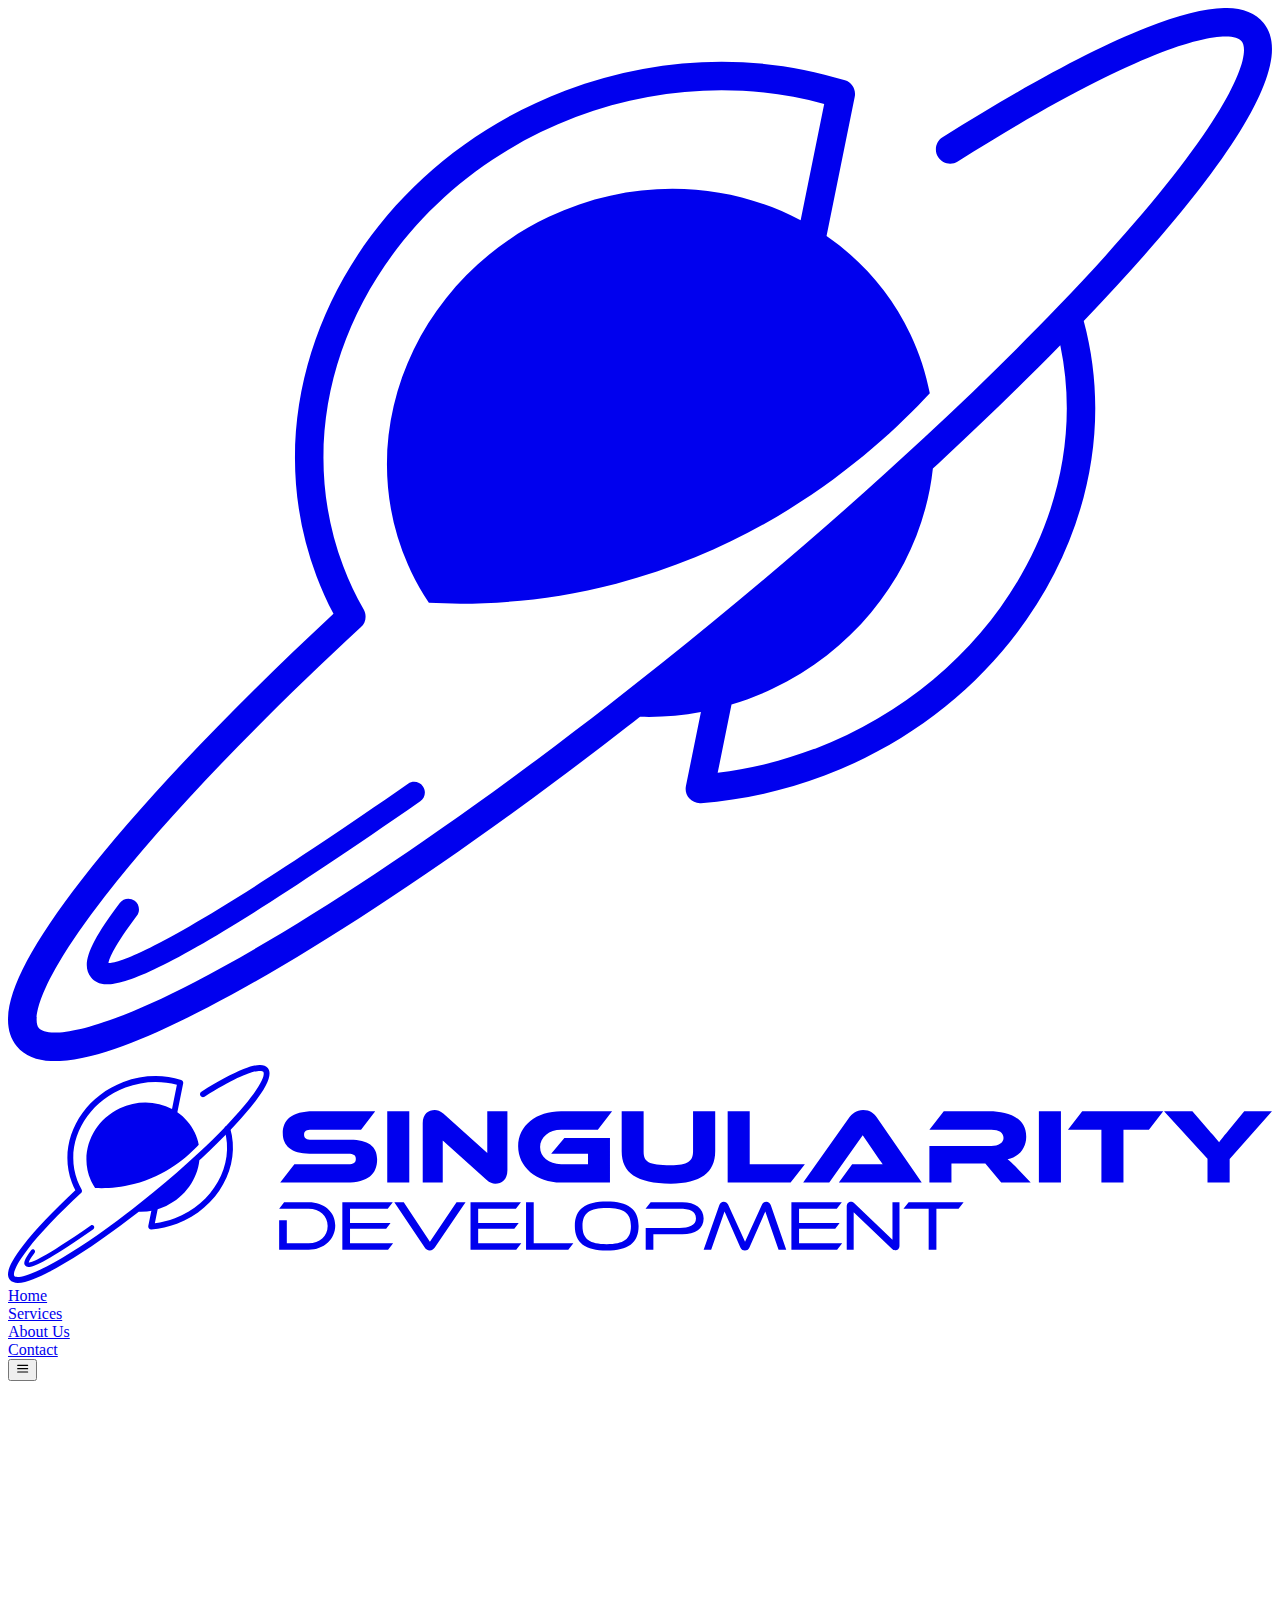
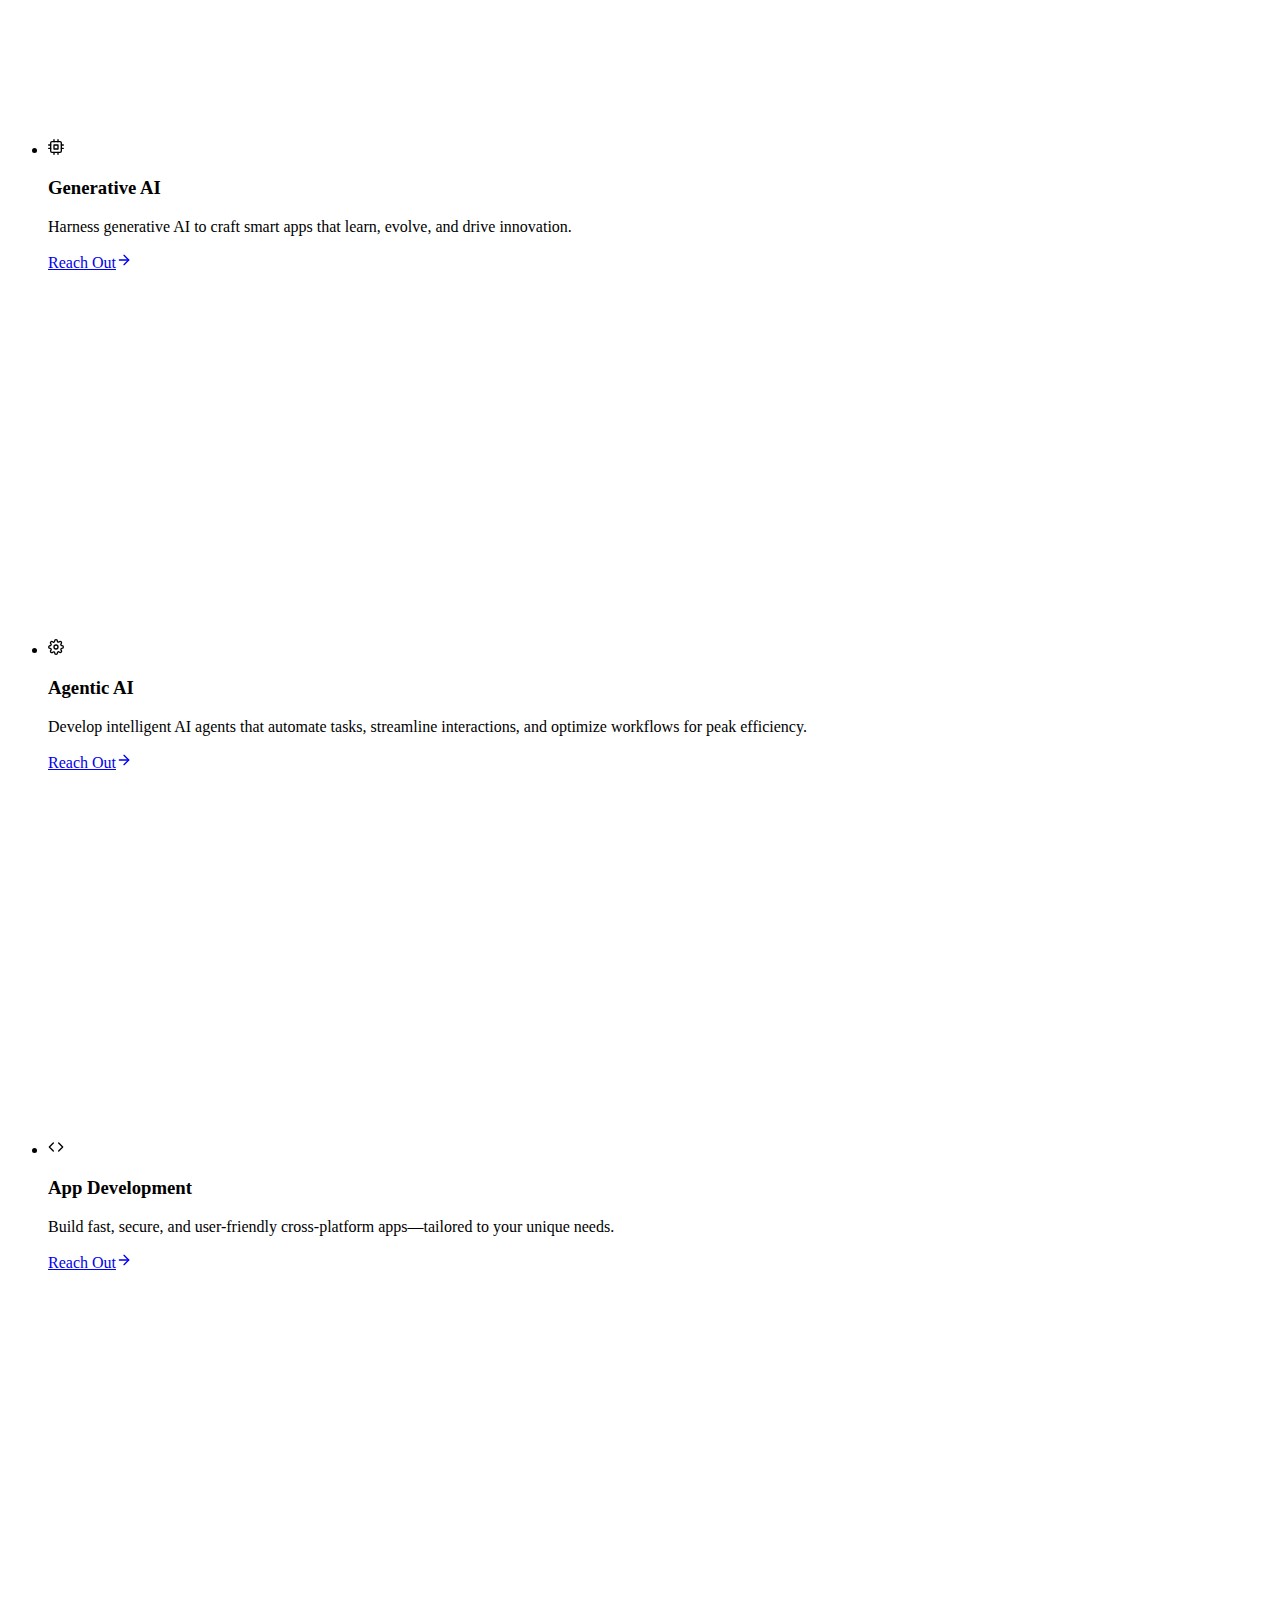
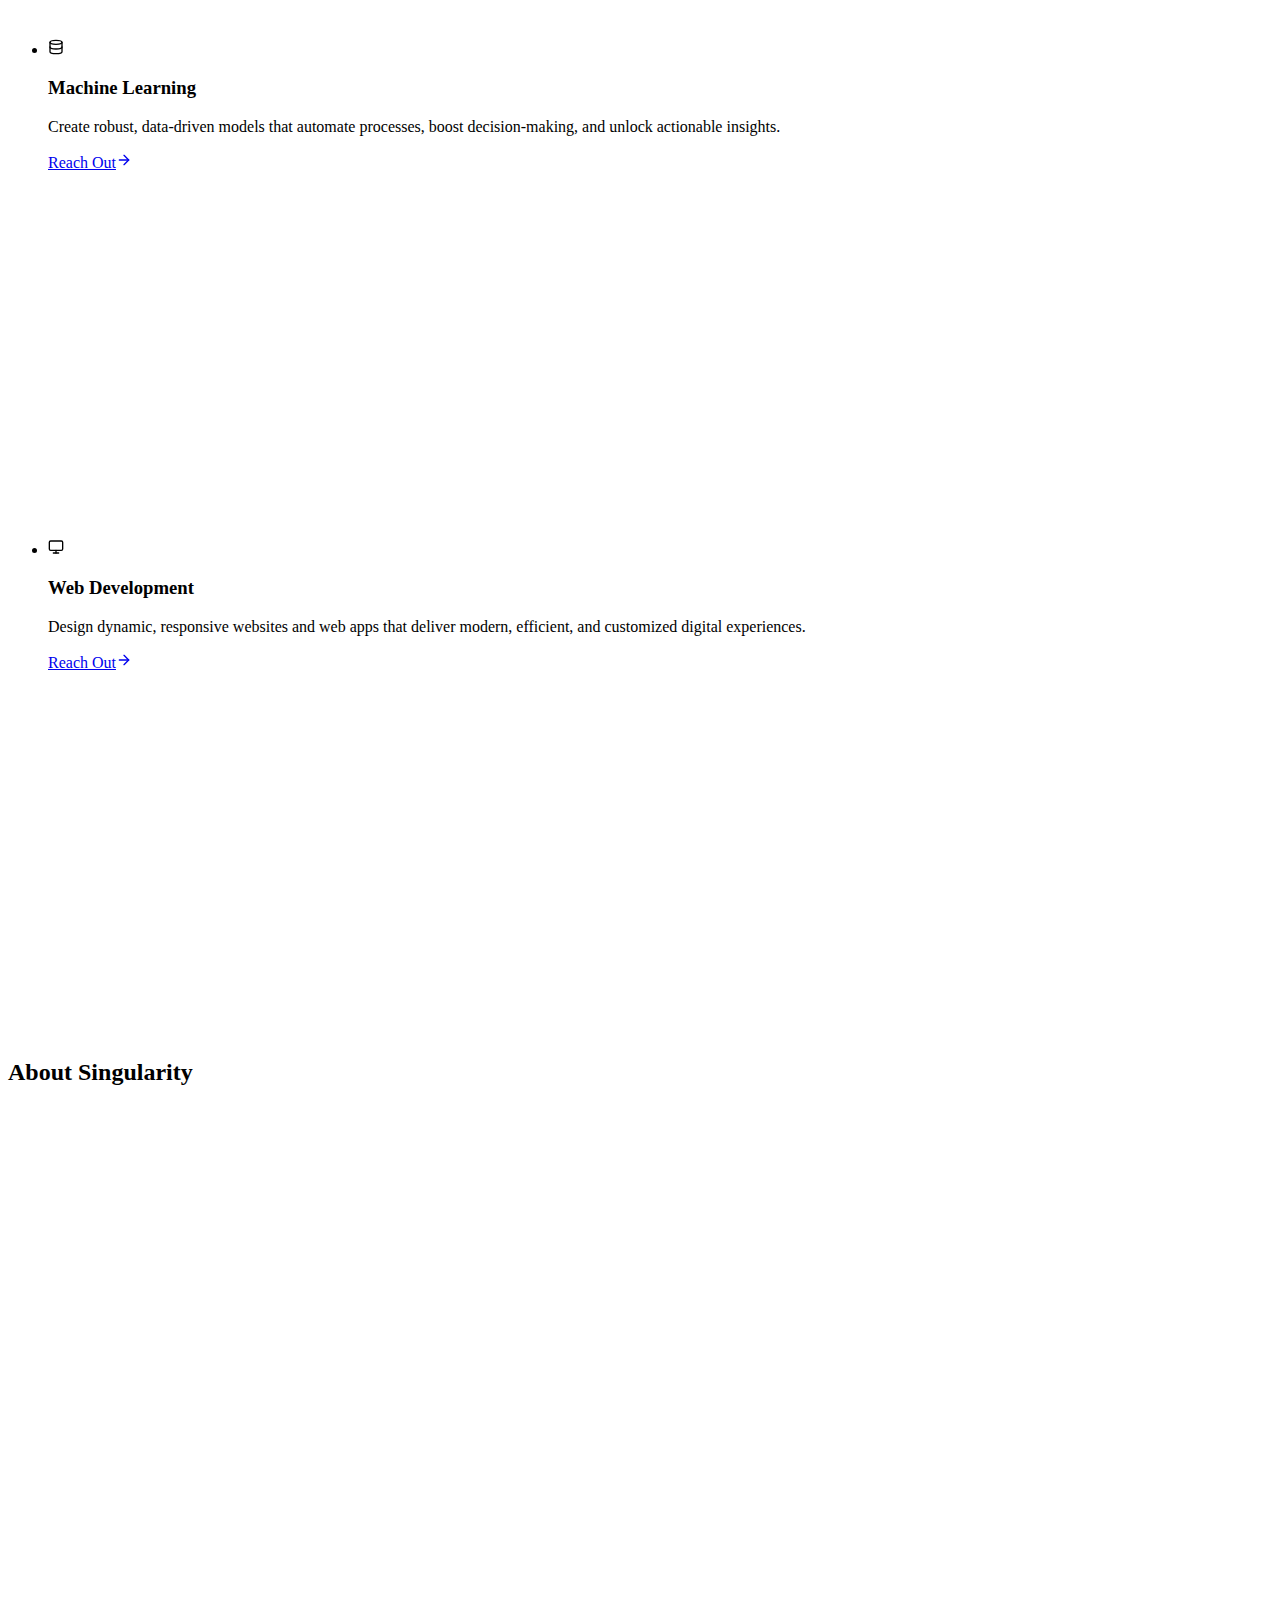
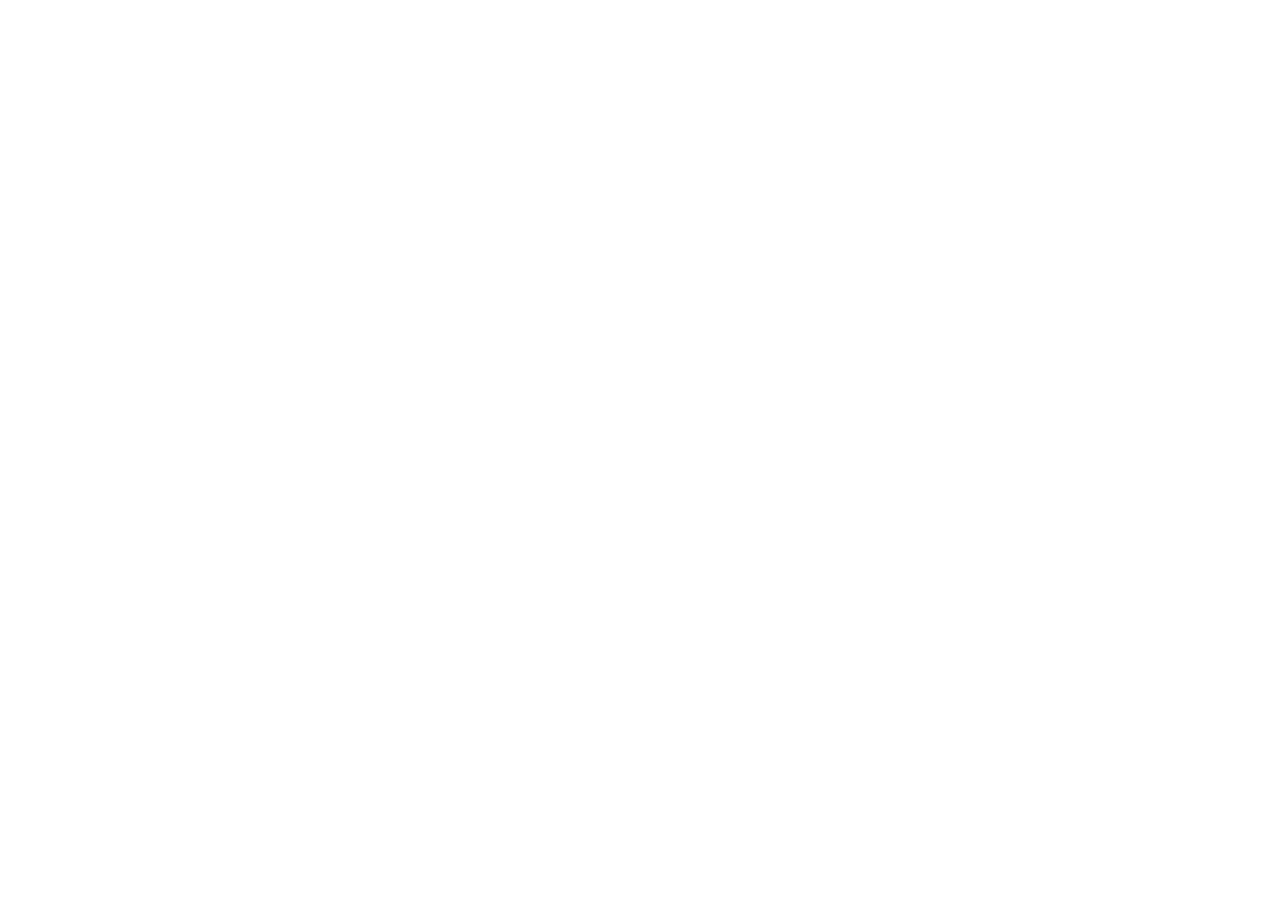
==== commit dc330755: "Add files via upload" ====
--- a/index.html
+++ b/index.html
@@ -1,4 +1,4 @@
-<!DOCTYPE html><html lang="en"><head><meta charSet="utf-8"/><meta name="viewport" content="width=device-width, initial-scale=1"/><link rel="preload" href="/_next/static/media/569ce4b8f30dc480-s.p.woff2" as="font" crossorigin="" type="font/woff2"/><link rel="preload" href="/_next/static/media/93f479601ee12b01-s.p.woff2" as="font" crossorigin="" type="font/woff2"/><link rel="stylesheet" href="/_next/static/css/797cef9ed924b19d.css" data-precedence="next"/><link rel="stylesheet" href="/_next/static/css/72b38643b9b200b7.css" data-precedence="next"/><link rel="preload" as="script" fetchPriority="low" href="/_next/static/chunks/webpack-61605ec5b0e2aed8.js"/><script src="/_next/static/chunks/4bd1b696-648fdcc35fdc5053.js" async=""></script><script src="/_next/static/chunks/517-a8a61a89ce856e48.js" async=""></script><script src="/_next/static/chunks/main-app-3ec209943493a46a.js" async=""></script><script src="/_next/static/chunks/ee560e2c-72891a28c0496f55.js" async=""></script><script src="/_next/static/chunks/8e1d74a4-bb553c8dd7f82fd3.js" async=""></script><script src="/_next/static/chunks/515-cfafcc654de464d7.js" async=""></script><script src="/_next/static/chunks/app/layout-3b7342dc652c6182.js" async=""></script><script src="/_next/static/chunks/944-49f410285b5e1781.js" async=""></script><script src="/_next/static/chunks/app/page-1e3bd0cf48c1dc5d.js" async=""></script><meta name="next-size-adjust" content=""/><title>Create Next App</title><meta name="description" content="Generated by create next app"/><link rel="icon" href="/icon.svg?bfc8784377d2b799" type="image/svg+xml" sizes="any"/><script src="/_next/static/chunks/polyfills-42372ed130431b0a.js" noModule=""></script></head><body class="__variable_4d318d __variable_ea5f4b antialiased"><nav aria-label="Main navigation" class="fixed top-0 z-50 w-full px-6 transition-all duration-300 ease-out lg:px-12 bg-transparent text-white py-6 shadow-none"><div class="mx-auto flex max-w-7xl items-center justify-between"><div class="block lg:hidden"><div class="flex items-center gap-2"><a href="#" aria-label="Go to homepage"><svg id="Layer_2" xmlns="http://www.w3.org/2000/svg" viewBox="0 0 354.59 295.41" class="h-12 w-auto" aria-hidden="true"><g id="Layer_1-2" data-name="Layer_1"><path fill="currentColor" class="cls-1" d="M27.77,273.87c-2.3,0-3.54-.83-4.45-1.9-2.94-3.48-.69-9.34,8.03-20.91,1-1.32,2.88-1.59,4.2-.59,1.32,1,1.59,2.88.59,4.2-6.29,8.35-7.67,11.9-7.95,13.22,3.59-.01,18.94-5.02,84.04-50.27,1.36-.95,3.23-.61,4.18.75.95,1.36.61,3.23-.75,4.18-60.16,41.82-80.09,51.33-87.88,51.33ZM28.13,268.53h.01-.01Z"></path><path fill="currentColor" class="cls-1" d="M352.24,4.22c-4.95-6.03-15.41-5.61-32.93,1.31-14.76,5.83-34.52,16.46-57.14,30.75-1.87,1.18-2.43,3.65-1.25,5.52,1.18,1.87,3.65,2.42,5.52,1.25C322.36,7.75,342.97,5.53,346.06,9.3c3.2,3.9-3.47,24.51-51.63,74.61-11.18,11.62-23.72,23.91-37.29,36.52-18.52,17.2-38.56,34.67-59.58,51.92-9.45,7.76-19.11,15.46-28.69,22.9-6.85,5.32-13.72,10.54-20.43,15.54-36.1,26.87-70.19,49.04-96,62.42-30.14,15.62-41.71,15.49-43.79,12.95-1.94-2.36-.23-12.78,18.44-36.85,16.26-20.96,41.13-47.11,71.94-75.63,1.37-1.26,1.68-3.3.76-4.92-2.24-3.92-4.17-8.03-5.76-12.22-18.47-48.86,10.8-105.36,65.24-125.94,22.7-8.58,47.3-9.86,69.7-3.69l-6.61,32.63c-20.74-10.99-46.94-12.18-70.63-.95-38.09,18.05-55.48,61.46-39.49,97.69.26.57.52,1.15.79,1.72,1.48,3.13,3.17,6.08,5.04,8.88,13.94.71,32.12-.05,52.57-5.39,44.49-11.61,73.78-38.14,87.96-53.4-1.09-5.6-2.88-11.14-5.42-16.51-5.44-11.48-13.65-20.79-23.55-27.62l7.91-39.05c.41-2.01-.77-4-2.73-4.61-25-7.83-52.84-6.82-78.37,2.83-58.57,22.14-89.92,83.26-69.89,136.25,1.36,3.59,2.95,7.13,4.76,10.56-30.07,27.99-54.42,53.7-70.54,74.47-18.81,24.25-24.63,39.13-18.31,46.83,2.44,2.97,6.24,4.19,10.86,4.19,11.89,0,29.22-8.07,42.8-15.11,26.18-13.57,60.67-35.98,97.1-63.1,6.75-5.03,13.67-10.29,20.56-15.64,1.17-.91,2.35-1.84,3.52-2.75,5.65.18,11.38-.25,17.09-1.32l-4.21,20.77c-.25,1.23.09,2.5.92,3.44.76.86,1.86,1.35,3,1.35.1,0,.2,0,.3-.01,11.79-.88,23.46-3.49,34.68-7.73,54.97-20.78,86.51-76.45,72.7-127.53,42.49-44.46,59.48-72.58,50.46-83.57ZM226.25,207.84c-8.82,3.34-17.94,5.59-27.16,6.71l3.88-19.13c3.87-1.17,7.71-2.64,11.49-4.43,25.92-12.28,42.24-36.31,45-61.82,1.04-.96,2.09-1.92,3.12-2.88,11.7-10.87,22.64-21.5,32.62-31.69,9.63,45.81-19.51,94.55-68.94,113.24Z"></path></g></svg></a></div></div><div class="hidden lg:block"><div class="flex items-center gap-2"><a href="#" aria-label="Go to homepage"><svg id="Layer_2" xmlns="http://www.w3.org/2000/svg" viewBox="0 0 1713.65 295.41" class="h-12 w-auto" aria-hidden="true"><g id="Layer_1-2" data-name="Layer_1"><path fill="currentColor" class="cls-1" d="M27.77,273.87c-2.3,0-3.54-.83-4.45-1.9-2.94-3.48-.69-9.34,8.03-20.91,1-1.32,2.88-1.59,4.2-.59,1.32,1,1.59,2.88.59,4.2-6.29,8.35-7.67,11.9-7.95,13.22,3.59-.01,18.94-5.02,84.04-50.27,1.36-.95,3.23-.61,4.18.75.95,1.36.61,3.23-.75,4.18-60.16,41.82-80.09,51.33-87.88,51.33ZM28.13,268.53h.01-.01Z"></path><path fill="currentColor" class="cls-1" d="M194.09,223.06c-1.14,0-2.24-.49-3-1.35-.83-.94-1.17-2.21-.92-3.44l6.35-31.33c.44-2.17,2.55-3.56,4.71-3.12,2.17.44,3.56,2.55,3.13,4.71l-5.27,26.03c9.22-1.13,18.33-3.38,27.16-6.71,51.88-19.61,81.41-72.33,67.23-120.02-.63-2.12.58-4.34,2.69-4.97,2.12-.63,4.34.58,4.97,2.69,15.37,51.69-16.29,108.7-72.07,129.78-11.23,4.24-22.9,6.84-34.68,7.73-.1,0-.2.01-.3.01Z"></path><path fill="currentColor" class="cls-1" d="M352.24,4.22c-4.95-6.03-15.41-5.61-32.93,1.31-14.76,5.83-34.52,16.46-57.14,30.75-1.87,1.18-2.43,3.65-1.25,5.52,1.18,1.87,3.65,2.42,5.52,1.25C322.36,7.75,342.97,5.53,346.06,9.3c3.2,3.9-3.47,24.51-51.63,74.61-11.18,11.62-23.72,23.91-37.29,36.52-18.52,17.2-38.56,34.67-59.58,51.92-9.45,7.76-19.11,15.46-28.69,22.9-6.85,5.32-13.72,10.54-20.43,15.54-36.1,26.87-70.19,49.04-96,62.42-30.14,15.62-41.71,15.49-43.79,12.95-1.94-2.36-.23-12.78,18.44-36.85,16.26-20.96,41.13-47.11,71.94-75.63,1.37-1.26,1.68-3.3.76-4.92-2.24-3.92-4.17-8.03-5.76-12.22-18.47-48.86,10.8-105.36,65.24-125.94,22.7-8.58,47.3-9.86,69.7-3.69l-6.61,32.63c-20.74-10.99-46.94-12.18-70.63-.95-38.09,18.05-55.48,61.46-39.49,97.69.26.57.52,1.15.79,1.72,1.48,3.13,3.17,6.08,5.04,8.88,13.94.71,32.12-.05,52.57-5.39,44.49-11.61,73.78-38.14,87.96-53.4-1.09-5.6-2.88-11.14-5.42-16.51-5.44-11.48-13.65-20.79-23.55-27.62l7.91-39.05c.41-2.01-.77-4-2.73-4.61-25-7.83-52.84-6.82-78.37,2.83-58.57,22.14-89.92,83.26-69.89,136.25,1.36,3.59,2.95,7.13,4.76,10.56-30.07,27.99-54.42,53.7-70.54,74.47-18.81,24.25-24.63,39.13-18.31,46.83,2.44,2.97,6.24,4.19,10.86,4.19,11.89,0,29.22-8.07,42.8-15.11,26.18-13.57,60.67-35.98,97.1-63.1,6.75-5.03,13.67-10.29,20.56-15.64,1.17-.91,2.35-1.84,3.52-2.75,12.34.39,25.08-2.1,37.17-7.83,25.92-12.28,42.24-36.31,45-61.82,1.04-.96,2.09-1.92,3.12-2.88,13.68-12.71,26.34-25.1,37.62-36.84,43.67-45.42,61.18-74.1,52.05-85.23Z"></path><g><path fill="currentColor" d="M464.22,101.21c23.54,0,36.25,8.81,36.25,26.43,0,19.79-11.99,31.63-41.45,31.63h-89.97l19.21-24.84h73.08c7.08,0,10.25-2.02,10.25-7.08s-3.18-6.93-10.25-6.93h-52.57c-24.84,0-36.25-11.12-36.25-27.73,0-18.2,12.13-30.04,41.45-30.04h83.91l-19.21,25.13h-67.01c-6.93,0-10.25,1.73-10.25,6.64s3.32,6.79,10.25,6.79h52.57Z"></path><path fill="currentColor" d="M544.07,159.27h-29.9V62.65h29.9v96.62Z"></path><path fill="currentColor" d="M648.63,155.66l-59.21-53.15v56.76h-27.15v-80.16c0-12.85,7.8-18.05,16.32-18.05,3.61,0,7.22.87,11.99,5.2l59.21,53.15v-56.76h27.3v80.01c0,12.85-7.8,18.2-16.46,18.2-3.75,0-7.36-.87-11.99-5.2Z"></path><path fill="currentColor" d="M754.33,98.9h61.81v60.37h-66.29c-33.51,0-58.2-21.23-58.2-49.25s24.7-47.37,58.2-47.37h69.18l-19.35,25.13h-49.83c-16.17,0-28.45,9.82-28.45,23.54s11.84,23.11,28.45,23.11h36.54v-14.01h-49.97l17.91-21.52Z"></path><path fill="currentColor" d="M958.82,117.1c0,29.17-20.07,43.76-60.22,43.76-46.5,0-66.58-14.59-66.58-43.76v-54.45h29.75v54.45c0,14.3,6.07,18.92,36.83,18.92,22.96,0,30.19-5.34,30.19-18.92v-54.45h30.04v54.45Z"></path><path fill="currentColor" d="M1080.41,134.43l-19.35,24.84h-85.35V62.65h29.9v71.78h74.81Z"></path><path fill="currentColor" d="M1126.47,159.27l18.05-24.84h24.26c5.78,0,12.56,0,17.19.29-2.6-3.46-6.64-9.39-9.82-14.01l-17.33-25.56-45.35,64.12h-35.38l61.96-87.37c4.04-5.63,9.97-10.83,19.35-10.83s14.87,4.77,19.06,10.83l60.37,87.37h-112.36Z"></path><path fill="currentColor" d="M1386.56,159.27h-40l-21.52-25.56h-45.93v25.56h-29.9v-49.39h84.05c9.24,0,16.46-4.19,16.46-10.83,0-7.51-6.21-11.27-16.46-11.27h-84.05l19.5-25.13h62.1c21.95,0,49.68,6.93,49.68,34.52,0,15.02-9.39,27.44-25.27,30.62,3.32,2.45,6.93,5.92,13.58,12.71l17.76,18.77Z"></path><path fill="currentColor" d="M1427.56,159.27h-29.9V62.65h29.9v96.62Z"></path><path fill="currentColor" d="M1566.2,62.65l-19.35,25.13h-34.52v71.49h-29.9v-71.49h-45.35l19.35-25.13h109.76Z"></path><path fill="currentColor" d="M1713.65,62.65l-57.34,64.7v31.92h-30.04v-32.06l-58.93-64.56h38.42l23.11,26.86c3.03,3.47,11.12,12.28,13.14,15.16,1.88-2.74,5.2-6.93,12.13-15.31l21.95-26.72h37.55Z"></path></g><g><path fill="currentColor" d="M367.62,250.56v-40.15h10.4v31.39h29.65c14.73,0,25.71-9.92,25.71-23.59s-11.07-23.2-25.71-23.2h-40.05l6.74-8.86h33.31c20.89,0,36.01,13,36.01,31.58s-15.31,32.83-36.01,32.83h-40.05Z"></path><path fill="currentColor" d="M453.3,250.56v-64.41h68.36l-6.84,8.86h-51.13v19.35h54.98l-5.97,7.7h-49.01v19.74h58.44l-6.84,8.76h-62.01Z"></path><path fill="currentColor" d="M523.78,186.14h12.8l35.43,53.34,36.1-53.34h12.23l-41.69,61.33c-1.45,2.12-3.56,3.95-6.84,3.95-3.08,0-5.39-1.73-6.84-3.95l-41.21-61.33Z"></path><path fill="currentColor" d="M627.07,250.56v-64.41h68.36l-6.84,8.86h-51.13v19.35h54.98l-5.97,7.7h-49.01v19.74h58.44l-6.84,8.76h-62.01Z"></path><path fill="currentColor" d="M702.36,250.56v-64.41h10.4v55.65h53.72l-6.84,8.76h-57.29Z"></path><path fill="currentColor" d="M811.73,251.62c-28.79,0-43.23-10.3-43.23-33.31s14.44-33.22,43.23-33.22,43.23,10.2,43.23,33.22-14.44,33.31-43.23,33.31ZM811.73,193.85c-22.82,0-32.83,6.35-32.83,24.46s10.01,24.55,32.83,24.55,32.83-6.45,32.83-24.55-10.01-24.46-32.83-24.46Z"></path><path fill="currentColor" d="M874.98,229.57v20.99h-10.4v-29.65h46.02c12.23,0,22.14-3.47,22.14-12.81,0-10.01-9.05-13.09-22.24-13.09h-46.12l6.93-8.86h42.85c17.72,0,28.98,8.28,28.98,22.05s-11.17,21.38-28.98,21.38h-39.19Z"></path><path fill="currentColor" d="M1044.72,250.56l-18-51.8-21.47,48.62c-1.54,3.46-3.75,4.04-6.16,4.04s-4.62-.58-6.16-4.04l-21.47-48.62-18.1,51.8h-10.21l21.18-60.37c1.06-3.18,3.27-4.91,5.97-4.91s4.81,1.54,5.97,3.85l23.01,50.65,23.01-50.65c.96-2.31,3.08-3.85,5.87-3.85s4.91,1.73,6.07,4.91l20.89,60.37h-10.4Z"></path><path fill="currentColor" d="M1062.13,250.56v-64.41h68.36l-6.84,8.86h-51.13v19.35h54.98l-5.97,7.7h-49.01v19.74h58.44l-6.84,8.76h-62.01Z"></path><path fill="currentColor" d="M1146.56,199.72v50.84h-9.43v-58.73c0-4.62,2.7-6.55,5.78-6.55,1.35,0,2.89.39,4.53,2.02l51.7,49.49v-50.65h9.53v58.44c0,4.62-2.79,6.55-5.87,6.55-1.35,0-2.79-.29-4.43-1.93l-51.8-49.49Z"></path><path fill="currentColor" d="M1248.23,250.56v-55.55h-34.18l7.03-8.86h74.52l-6.84,8.86h-30.04v55.55h-10.49Z"></path></g></g></svg></a></div></div><div class="hidden gap-6 lg:flex"><div class="flex items-center gap-6"><div class="relative h-fit w-fit"><a href="#" class="relative uppercase">Home<span style="transform:scaleX(0)" class="absolute -bottom-2 -left-2 -right-2 h-1 origin-left scale-x-0  rounded-full bg-dark-accent2 transition-transform  duration-300 ease-out"></span></a></div><div class="relative h-fit w-fit"><a href="#services" class="relative uppercase">Services<span style="transform:scaleX(0)" class="absolute -bottom-2 -left-2 -right-2 h-1 origin-left scale-x-0  rounded-full bg-dark-accent2 transition-transform  duration-300 ease-out"></span></a></div><div class="relative h-fit w-fit"><a href="#about" class="relative uppercase">About Us<span style="transform:scaleX(0)" class="absolute -bottom-2 -left-2 -right-2 h-1 origin-left scale-x-0  rounded-full bg-dark-accent2 transition-transform  duration-300 ease-out"></span></a></div><div class="relative h-fit w-fit"><a href="#contact" class="relative uppercase">Contact<span style="transform:scaleX(0)" class="absolute -bottom-2 -left-2 -right-2 h-1 origin-left scale-x-0  rounded-full bg-dark-accent2 transition-transform  duration-300 ease-out"></span></a></div></div></div><div class="block lg:hidden"><button aria-label="Open menu" class="block text-3xl"><svg stroke="currentColor" fill="none" stroke-width="2" viewBox="0 0 24 24" stroke-linecap="round" stroke-linejoin="round" height="1em" width="1em" xmlns="http://www.w3.org/2000/svg"><line x1="3" y1="12" x2="21" y2="12"></line><line x1="3" y1="6" x2="21" y2="6"></line><line x1="3" y1="18" x2="21" y2="18"></line></svg></button></div></div></nav><main class="bg-light-background/0 text-light-text  dark:text-dark-text dark:bg-dark-background/0 "><div class="fixed inset-0 z-[-1] overflow-hidden bg-light-background dark:bg-dark-background"><div style="background-image:url(&quot;data:image/svg+xml,%3csvg xmlns=&#x27;http://www.w3.org/2000/svg&#x27; viewBox=&#x27;0 0 32 32&#x27; width=&#x27;32&#x27; height=&#x27;32&#x27; fill=&#x27;none&#x27; stroke-width=&#x27;2&#x27; stroke=&#x27;rgb(55 55 55 / 0.5)&#x27;%3e%3cpath d=&#x27;M0 .5H31.5V32&#x27;/%3e%3c/svg%3e&quot;)" class="absolute inset-0"><div class="absolute inset-0 bg-gradient-to-b from-light-background/80 via-light-background/0 to-light-background/80  dark:bg-gradient-to-b dark:from-dark-background/80 dark:via-dark-background/0 dark:to-dark-background/80"></div><div class="absolute z-10 h-[64px] w-[1px] bg-gradient-to-b from-light-accent1/0 to-light-accent1  dark:from-dark-accent1/0 dark:to-dark-accent1" style="top:0;left:-1px;opacity:0;transform:none"></div><div class="absolute z-10 h-[64px] w-[1px] bg-gradient-to-b from-light-accent1/0 to-light-accent1  dark:from-dark-accent1/0 dark:to-dark-accent1" style="top:384px;left:-1px;opacity:0;transform:none"></div><div class="absolute z-10 h-[64px] w-[1px] bg-gradient-to-b from-light-accent1/0 to-light-accent1  dark:from-dark-accent1/0 dark:to-dark-accent1" style="top:96px;left:-1px;opacity:0;transform:none"></div><div class="absolute z-10 h-[64px] w-[1px] bg-gradient-to-b from-light-accent1/0 to-light-accent1  dark:from-dark-accent1/0 dark:to-dark-accent1" style="top:288px;left:-1px;opacity:0;transform:none"></div><div class="absolute z-10 h-[64px] w-[1px] bg-gradient-to-b from-light-accent1/0 to-light-accent1  dark:from-dark-accent1/0 dark:to-dark-accent1" style="top:0;left:-1px;opacity:0;transform:none"></div><div class="absolute z-10 h-[64px] w-[1px] bg-gradient-to-b from-light-accent1/0 to-light-accent1  dark:from-dark-accent1/0 dark:to-dark-accent1" style="top:64px;left:-33px;opacity:0;transform:none"></div></div></div><main id="home" aria-label="Hero area for AI Driven Innovation"><section class="relative h-[100vh] w-full"><div aria-hidden="true" role="presentation" class="sticky z-0 w-full h-screen overflow-hidden" style="border-radius:0px;transform:none"><video src="/singularity-hero-vid.mp4" muted="" playsInline="" autoPlay="" class="absolute inset-0 w-full h-full object-cover"></video><div class="absolute inset-0 bg-zinc-950/50" style="opacity:1"></div></div><div class="absolute top-0 left-0 flex h-screen w-full  flex-col items-center justify-center text-white" style="opacity:0;transform:translateY(250px)"><h3 class="mb-2 text-center text-xl md:mb-4 md:text-4xl">Building Tomorrow, Today</h3><h2 class="mb-4 text-center text-4xl font-bold md:text-7xl">AI Driven Innovation</h2><h1 class="text-center text-xl md:mb-4 md:text-2xl w-[60%] mx-auto">Custom Software Solutions for Startups &amp; Growing Businesses</h1><a href="#contact" class="group relative mt-8 flex w-fit items-center gap-1.5  rounded-full bg-gray-950/10 px-4 py-2 text-gray-50  transition-colors hover:bg-gray-950/50" aria-label="Get in Touch" tabindex="0" style="border:1px solid #FF9C12;box-shadow:0px 4px 24px #FF9C12">Get in Touch<svg stroke="currentColor" fill="none" stroke-width="2" viewBox="0 0 24 24" stroke-linecap="round" stroke-linejoin="round" aria-hidden="true" class="transition-transform group-hover:-rotate-45 group-active:-rotate-12" height="1em" width="1em" xmlns="http://www.w3.org/2000/svg"><line x1="5" y1="12" x2="19" y2="12"></line><polyline points="12 5 19 12 12 19"></polyline></svg></a></div></section></main><section id="services" aria-label="Our Services" class="relative"><ul class="list-none m-0 p-0"><li class="sticky top-0 flex w-full origin-top flex-col items-center justify-center px-4 bg-light-background dark:bg-dark-background" style="height:500px;transform:none"><svg stroke="currentColor" fill="none" stroke-width="2" viewBox="0 0 24 24" stroke-linecap="round" stroke-linejoin="round" aria-hidden="true" class="mb-4 text-4xl" height="1em" width="1em" xmlns="http://www.w3.org/2000/svg"><rect x="4" y="4" width="16" height="16" rx="2" ry="2"></rect><rect x="9" y="9" width="6" height="6"></rect><line x1="9" y1="1" x2="9" y2="4"></line><line x1="15" y1="1" x2="15" y2="4"></line><line x1="9" y1="20" x2="9" y2="23"></line><line x1="15" y1="20" x2="15" y2="23"></line><line x1="20" y1="9" x2="23" y2="9"></line><line x1="20" y1="14" x2="23" y2="14"></line><line x1="1" y1="9" x2="4" y2="9"></line><line x1="1" y1="14" x2="4" y2="14"></line></svg><h3 class="mb-6 text-center text-4xl font-semibold md:text-6xl">Generative AI</h3><p class="mb-8 max-w-lg text-center text-lg md:text-xl">Harness generative AI to craft smart apps that learn, evolve, and drive innovation.</p><a href="#contact" class="flex items-center gap-2 rounded px-6 py-4 text-base font-medium uppercase 
+<!DOCTYPE html><html lang="en"><head><meta charSet="utf-8"/><meta name="viewport" content="width=device-width, initial-scale=1"/><link rel="preload" href="/singularity-website-deployment/_next/static/media/569ce4b8f30dc480-s.p.woff2" as="font" crossorigin="" type="font/woff2"/><link rel="preload" href="/singularity-website-deployment/_next/static/media/93f479601ee12b01-s.p.woff2" as="font" crossorigin="" type="font/woff2"/><link rel="stylesheet" href="/singularity-website-deployment/_next/static/css/4fb1caa591728a88.css" data-precedence="next"/><link rel="stylesheet" href="/singularity-website-deployment/_next/static/css/72b38643b9b200b7.css" data-precedence="next"/><link rel="preload" as="script" fetchPriority="low" href="/singularity-website-deployment/_next/static/chunks/webpack-ac60b68b6003291e.js"/><script src="/singularity-website-deployment/_next/static/chunks/4bd1b696-648fdcc35fdc5053.js" async=""></script><script src="/singularity-website-deployment/_next/static/chunks/517-37a46e696284bf7f.js" async=""></script><script src="/singularity-website-deployment/_next/static/chunks/main-app-3ec209943493a46a.js" async=""></script><script src="/singularity-website-deployment/_next/static/chunks/ee560e2c-72891a28c0496f55.js" async=""></script><script src="/singularity-website-deployment/_next/static/chunks/8e1d74a4-bb553c8dd7f82fd3.js" async=""></script><script src="/singularity-website-deployment/_next/static/chunks/515-493ea50f5f2fc56f.js" async=""></script><script src="/singularity-website-deployment/_next/static/chunks/app/layout-65cec37a07247eae.js" async=""></script><script src="/singularity-website-deployment/_next/static/chunks/944-49f410285b5e1781.js" async=""></script><script src="/singularity-website-deployment/_next/static/chunks/app/page-1e3bd0cf48c1dc5d.js" async=""></script><meta name="next-size-adjust" content=""/><title>Create Next App</title><meta name="description" content="Generated by create next app"/><link rel="icon" href="/singularity-website-deployment/icon.svg?bfc8784377d2b799" type="image/svg+xml" sizes="any"/><script src="/singularity-website-deployment/_next/static/chunks/polyfills-42372ed130431b0a.js" noModule=""></script></head><body class="__variable_45f394 __variable_9d2742 antialiased"><nav aria-label="Main navigation" class="fixed top-0 z-50 w-full px-6 transition-all duration-300 ease-out lg:px-12 bg-transparent text-white py-6 shadow-none"><div class="mx-auto flex max-w-7xl items-center justify-between"><div class="block lg:hidden"><div class="flex items-center gap-2"><a href="#" aria-label="Go to homepage"><svg id="Layer_2" xmlns="http://www.w3.org/2000/svg" viewBox="0 0 354.59 295.41" class="h-12 w-auto" aria-hidden="true"><g id="Layer_1-2" data-name="Layer_1"><path fill="currentColor" class="cls-1" d="M27.77,273.87c-2.3,0-3.54-.83-4.45-1.9-2.94-3.48-.69-9.34,8.03-20.91,1-1.32,2.88-1.59,4.2-.59,1.32,1,1.59,2.88.59,4.2-6.29,8.35-7.67,11.9-7.95,13.22,3.59-.01,18.94-5.02,84.04-50.27,1.36-.95,3.23-.61,4.18.75.95,1.36.61,3.23-.75,4.18-60.16,41.82-80.09,51.33-87.88,51.33ZM28.13,268.53h.01-.01Z"></path><path fill="currentColor" class="cls-1" d="M352.24,4.22c-4.95-6.03-15.41-5.61-32.93,1.31-14.76,5.83-34.52,16.46-57.14,30.75-1.87,1.18-2.43,3.65-1.25,5.52,1.18,1.87,3.65,2.42,5.52,1.25C322.36,7.75,342.97,5.53,346.06,9.3c3.2,3.9-3.47,24.51-51.63,74.61-11.18,11.62-23.72,23.91-37.29,36.52-18.52,17.2-38.56,34.67-59.58,51.92-9.45,7.76-19.11,15.46-28.69,22.9-6.85,5.32-13.72,10.54-20.43,15.54-36.1,26.87-70.19,49.04-96,62.42-30.14,15.62-41.71,15.49-43.79,12.95-1.94-2.36-.23-12.78,18.44-36.85,16.26-20.96,41.13-47.11,71.94-75.63,1.37-1.26,1.68-3.3.76-4.92-2.24-3.92-4.17-8.03-5.76-12.22-18.47-48.86,10.8-105.36,65.24-125.94,22.7-8.58,47.3-9.86,69.7-3.69l-6.61,32.63c-20.74-10.99-46.94-12.18-70.63-.95-38.09,18.05-55.48,61.46-39.49,97.69.26.57.52,1.15.79,1.72,1.48,3.13,3.17,6.08,5.04,8.88,13.94.71,32.12-.05,52.57-5.39,44.49-11.61,73.78-38.14,87.96-53.4-1.09-5.6-2.88-11.14-5.42-16.51-5.44-11.48-13.65-20.79-23.55-27.62l7.91-39.05c.41-2.01-.77-4-2.73-4.61-25-7.83-52.84-6.82-78.37,2.83-58.57,22.14-89.92,83.26-69.89,136.25,1.36,3.59,2.95,7.13,4.76,10.56-30.07,27.99-54.42,53.7-70.54,74.47-18.81,24.25-24.63,39.13-18.31,46.83,2.44,2.97,6.24,4.19,10.86,4.19,11.89,0,29.22-8.07,42.8-15.11,26.18-13.57,60.67-35.98,97.1-63.1,6.75-5.03,13.67-10.29,20.56-15.64,1.17-.91,2.35-1.84,3.52-2.75,5.65.18,11.38-.25,17.09-1.32l-4.21,20.77c-.25,1.23.09,2.5.92,3.44.76.86,1.86,1.35,3,1.35.1,0,.2,0,.3-.01,11.79-.88,23.46-3.49,34.68-7.73,54.97-20.78,86.51-76.45,72.7-127.53,42.49-44.46,59.48-72.58,50.46-83.57ZM226.25,207.84c-8.82,3.34-17.94,5.59-27.16,6.71l3.88-19.13c3.87-1.17,7.71-2.64,11.49-4.43,25.92-12.28,42.24-36.31,45-61.82,1.04-.96,2.09-1.92,3.12-2.88,11.7-10.87,22.64-21.5,32.62-31.69,9.63,45.81-19.51,94.55-68.94,113.24Z"></path></g></svg></a></div></div><div class="hidden lg:block"><div class="flex items-center gap-2"><a href="#" aria-label="Go to homepage"><svg id="Layer_2" xmlns="http://www.w3.org/2000/svg" viewBox="0 0 1713.65 295.41" class="h-12 w-auto" aria-hidden="true"><g id="Layer_1-2" data-name="Layer_1"><path fill="currentColor" class="cls-1" d="M27.77,273.87c-2.3,0-3.54-.83-4.45-1.9-2.94-3.48-.69-9.34,8.03-20.91,1-1.32,2.88-1.59,4.2-.59,1.32,1,1.59,2.88.59,4.2-6.29,8.35-7.67,11.9-7.95,13.22,3.59-.01,18.94-5.02,84.04-50.27,1.36-.95,3.23-.61,4.18.75.95,1.36.61,3.23-.75,4.18-60.16,41.82-80.09,51.33-87.88,51.33ZM28.13,268.53h.01-.01Z"></path><path fill="currentColor" class="cls-1" d="M194.09,223.06c-1.14,0-2.24-.49-3-1.35-.83-.94-1.17-2.21-.92-3.44l6.35-31.33c.44-2.17,2.55-3.56,4.71-3.12,2.17.44,3.56,2.55,3.13,4.71l-5.27,26.03c9.22-1.13,18.33-3.38,27.16-6.71,51.88-19.61,81.41-72.33,67.23-120.02-.63-2.12.58-4.34,2.69-4.97,2.12-.63,4.34.58,4.97,2.69,15.37,51.69-16.29,108.7-72.07,129.78-11.23,4.24-22.9,6.84-34.68,7.73-.1,0-.2.01-.3.01Z"></path><path fill="currentColor" class="cls-1" d="M352.24,4.22c-4.95-6.03-15.41-5.61-32.93,1.31-14.76,5.83-34.52,16.46-57.14,30.75-1.87,1.18-2.43,3.65-1.25,5.52,1.18,1.87,3.65,2.42,5.52,1.25C322.36,7.75,342.97,5.53,346.06,9.3c3.2,3.9-3.47,24.51-51.63,74.61-11.18,11.62-23.72,23.91-37.29,36.52-18.52,17.2-38.56,34.67-59.58,51.92-9.45,7.76-19.11,15.46-28.69,22.9-6.85,5.32-13.72,10.54-20.43,15.54-36.1,26.87-70.19,49.04-96,62.42-30.14,15.62-41.71,15.49-43.79,12.95-1.94-2.36-.23-12.78,18.44-36.85,16.26-20.96,41.13-47.11,71.94-75.63,1.37-1.26,1.68-3.3.76-4.92-2.24-3.92-4.17-8.03-5.76-12.22-18.47-48.86,10.8-105.36,65.24-125.94,22.7-8.58,47.3-9.86,69.7-3.69l-6.61,32.63c-20.74-10.99-46.94-12.18-70.63-.95-38.09,18.05-55.48,61.46-39.49,97.69.26.57.52,1.15.79,1.72,1.48,3.13,3.17,6.08,5.04,8.88,13.94.71,32.12-.05,52.57-5.39,44.49-11.61,73.78-38.14,87.96-53.4-1.09-5.6-2.88-11.14-5.42-16.51-5.44-11.48-13.65-20.79-23.55-27.62l7.91-39.05c.41-2.01-.77-4-2.73-4.61-25-7.83-52.84-6.82-78.37,2.83-58.57,22.14-89.92,83.26-69.89,136.25,1.36,3.59,2.95,7.13,4.76,10.56-30.07,27.99-54.42,53.7-70.54,74.47-18.81,24.25-24.63,39.13-18.31,46.83,2.44,2.97,6.24,4.19,10.86,4.19,11.89,0,29.22-8.07,42.8-15.11,26.18-13.57,60.67-35.98,97.1-63.1,6.75-5.03,13.67-10.29,20.56-15.64,1.17-.91,2.35-1.84,3.52-2.75,12.34.39,25.08-2.1,37.17-7.83,25.92-12.28,42.24-36.31,45-61.82,1.04-.96,2.09-1.92,3.12-2.88,13.68-12.71,26.34-25.1,37.62-36.84,43.67-45.42,61.18-74.1,52.05-85.23Z"></path><g><path fill="currentColor" d="M464.22,101.21c23.54,0,36.25,8.81,36.25,26.43,0,19.79-11.99,31.63-41.45,31.63h-89.97l19.21-24.84h73.08c7.08,0,10.25-2.02,10.25-7.08s-3.18-6.93-10.25-6.93h-52.57c-24.84,0-36.25-11.12-36.25-27.73,0-18.2,12.13-30.04,41.45-30.04h83.91l-19.21,25.13h-67.01c-6.93,0-10.25,1.73-10.25,6.64s3.32,6.79,10.25,6.79h52.57Z"></path><path fill="currentColor" d="M544.07,159.27h-29.9V62.65h29.9v96.62Z"></path><path fill="currentColor" d="M648.63,155.66l-59.21-53.15v56.76h-27.15v-80.16c0-12.85,7.8-18.05,16.32-18.05,3.61,0,7.22.87,11.99,5.2l59.21,53.15v-56.76h27.3v80.01c0,12.85-7.8,18.2-16.46,18.2-3.75,0-7.36-.87-11.99-5.2Z"></path><path fill="currentColor" d="M754.33,98.9h61.81v60.37h-66.29c-33.51,0-58.2-21.23-58.2-49.25s24.7-47.37,58.2-47.37h69.18l-19.35,25.13h-49.83c-16.17,0-28.45,9.82-28.45,23.54s11.84,23.11,28.45,23.11h36.54v-14.01h-49.97l17.91-21.52Z"></path><path fill="currentColor" d="M958.82,117.1c0,29.17-20.07,43.76-60.22,43.76-46.5,0-66.58-14.59-66.58-43.76v-54.45h29.75v54.45c0,14.3,6.07,18.92,36.83,18.92,22.96,0,30.19-5.34,30.19-18.92v-54.45h30.04v54.45Z"></path><path fill="currentColor" d="M1080.41,134.43l-19.35,24.84h-85.35V62.65h29.9v71.78h74.81Z"></path><path fill="currentColor" d="M1126.47,159.27l18.05-24.84h24.26c5.78,0,12.56,0,17.19.29-2.6-3.46-6.64-9.39-9.82-14.01l-17.33-25.56-45.35,64.12h-35.38l61.96-87.37c4.04-5.63,9.97-10.83,19.35-10.83s14.87,4.77,19.06,10.83l60.37,87.37h-112.36Z"></path><path fill="currentColor" d="M1386.56,159.27h-40l-21.52-25.56h-45.93v25.56h-29.9v-49.39h84.05c9.24,0,16.46-4.19,16.46-10.83,0-7.51-6.21-11.27-16.46-11.27h-84.05l19.5-25.13h62.1c21.95,0,49.68,6.93,49.68,34.52,0,15.02-9.39,27.44-25.27,30.62,3.32,2.45,6.93,5.92,13.58,12.71l17.76,18.77Z"></path><path fill="currentColor" d="M1427.56,159.27h-29.9V62.65h29.9v96.62Z"></path><path fill="currentColor" d="M1566.2,62.65l-19.35,25.13h-34.52v71.49h-29.9v-71.49h-45.35l19.35-25.13h109.76Z"></path><path fill="currentColor" d="M1713.65,62.65l-57.34,64.7v31.92h-30.04v-32.06l-58.93-64.56h38.42l23.11,26.86c3.03,3.47,11.12,12.28,13.14,15.16,1.88-2.74,5.2-6.93,12.13-15.31l21.95-26.72h37.55Z"></path></g><g><path fill="currentColor" d="M367.62,250.56v-40.15h10.4v31.39h29.65c14.73,0,25.71-9.92,25.71-23.59s-11.07-23.2-25.71-23.2h-40.05l6.74-8.86h33.31c20.89,0,36.01,13,36.01,31.58s-15.31,32.83-36.01,32.83h-40.05Z"></path><path fill="currentColor" d="M453.3,250.56v-64.41h68.36l-6.84,8.86h-51.13v19.35h54.98l-5.97,7.7h-49.01v19.74h58.44l-6.84,8.76h-62.01Z"></path><path fill="currentColor" d="M523.78,186.14h12.8l35.43,53.34,36.1-53.34h12.23l-41.69,61.33c-1.45,2.12-3.56,3.95-6.84,3.95-3.08,0-5.39-1.73-6.84-3.95l-41.21-61.33Z"></path><path fill="currentColor" d="M627.07,250.56v-64.41h68.36l-6.84,8.86h-51.13v19.35h54.98l-5.97,7.7h-49.01v19.74h58.44l-6.84,8.76h-62.01Z"></path><path fill="currentColor" d="M702.36,250.56v-64.41h10.4v55.65h53.72l-6.84,8.76h-57.29Z"></path><path fill="currentColor" d="M811.73,251.62c-28.79,0-43.23-10.3-43.23-33.31s14.44-33.22,43.23-33.22,43.23,10.2,43.23,33.22-14.44,33.31-43.23,33.31ZM811.73,193.85c-22.82,0-32.83,6.35-32.83,24.46s10.01,24.55,32.83,24.55,32.83-6.45,32.83-24.55-10.01-24.46-32.83-24.46Z"></path><path fill="currentColor" d="M874.98,229.57v20.99h-10.4v-29.65h46.02c12.23,0,22.14-3.47,22.14-12.81,0-10.01-9.05-13.09-22.24-13.09h-46.12l6.93-8.86h42.85c17.72,0,28.98,8.28,28.98,22.05s-11.17,21.38-28.98,21.38h-39.19Z"></path><path fill="currentColor" d="M1044.72,250.56l-18-51.8-21.47,48.62c-1.54,3.46-3.75,4.04-6.16,4.04s-4.62-.58-6.16-4.04l-21.47-48.62-18.1,51.8h-10.21l21.18-60.37c1.06-3.18,3.27-4.91,5.97-4.91s4.81,1.54,5.97,3.85l23.01,50.65,23.01-50.65c.96-2.31,3.08-3.85,5.87-3.85s4.91,1.73,6.07,4.91l20.89,60.37h-10.4Z"></path><path fill="currentColor" d="M1062.13,250.56v-64.41h68.36l-6.84,8.86h-51.13v19.35h54.98l-5.97,7.7h-49.01v19.74h58.44l-6.84,8.76h-62.01Z"></path><path fill="currentColor" d="M1146.56,199.72v50.84h-9.43v-58.73c0-4.62,2.7-6.55,5.78-6.55,1.35,0,2.89.39,4.53,2.02l51.7,49.49v-50.65h9.53v58.44c0,4.62-2.79,6.55-5.87,6.55-1.35,0-2.79-.29-4.43-1.93l-51.8-49.49Z"></path><path fill="currentColor" d="M1248.23,250.56v-55.55h-34.18l7.03-8.86h74.52l-6.84,8.86h-30.04v55.55h-10.49Z"></path></g></g></svg></a></div></div><div class="hidden gap-6 lg:flex"><div class="flex items-center gap-6"><div class="relative h-fit w-fit"><a href="#" class="relative uppercase">Home<span style="transform:scaleX(0)" class="absolute -bottom-2 -left-2 -right-2 h-1 origin-left scale-x-0  rounded-full bg-dark-accent2 transition-transform  duration-300 ease-out"></span></a></div><div class="relative h-fit w-fit"><a href="#services" class="relative uppercase">Services<span style="transform:scaleX(0)" class="absolute -bottom-2 -left-2 -right-2 h-1 origin-left scale-x-0  rounded-full bg-dark-accent2 transition-transform  duration-300 ease-out"></span></a></div><div class="relative h-fit w-fit"><a href="#about" class="relative uppercase">About Us<span style="transform:scaleX(0)" class="absolute -bottom-2 -left-2 -right-2 h-1 origin-left scale-x-0  rounded-full bg-dark-accent2 transition-transform  duration-300 ease-out"></span></a></div><div class="relative h-fit w-fit"><a href="#contact" class="relative uppercase">Contact<span style="transform:scaleX(0)" class="absolute -bottom-2 -left-2 -right-2 h-1 origin-left scale-x-0  rounded-full bg-dark-accent2 transition-transform  duration-300 ease-out"></span></a></div></div></div><div class="block lg:hidden"><button aria-label="Open menu" class="block text-3xl"><svg stroke="currentColor" fill="none" stroke-width="2" viewBox="0 0 24 24" stroke-linecap="round" stroke-linejoin="round" height="1em" width="1em" xmlns="http://www.w3.org/2000/svg"><line x1="3" y1="12" x2="21" y2="12"></line><line x1="3" y1="6" x2="21" y2="6"></line><line x1="3" y1="18" x2="21" y2="18"></line></svg></button></div></div></nav><main class="bg-light-background/0 text-light-text  dark:text-dark-text dark:bg-dark-background/0 "><div class="fixed inset-0 z-[-1] overflow-hidden bg-light-background dark:bg-dark-background"><div style="background-image:url(&quot;data:image/svg+xml,%3csvg xmlns=&#x27;http://www.w3.org/2000/svg&#x27; viewBox=&#x27;0 0 32 32&#x27; width=&#x27;32&#x27; height=&#x27;32&#x27; fill=&#x27;none&#x27; stroke-width=&#x27;2&#x27; stroke=&#x27;rgb(55 55 55 / 0.5)&#x27;%3e%3cpath d=&#x27;M0 .5H31.5V32&#x27;/%3e%3c/svg%3e&quot;)" class="absolute inset-0"><div class="absolute inset-0 bg-gradient-to-b from-light-background/80 via-light-background/0 to-light-background/80  dark:bg-gradient-to-b dark:from-dark-background/80 dark:via-dark-background/0 dark:to-dark-background/80"></div><div class="absolute z-10 h-[64px] w-[1px] bg-gradient-to-b from-light-accent1/0 to-light-accent1  dark:from-dark-accent1/0 dark:to-dark-accent1" style="top:0;left:-1px;opacity:0;transform:none"></div><div class="absolute z-10 h-[64px] w-[1px] bg-gradient-to-b from-light-accent1/0 to-light-accent1  dark:from-dark-accent1/0 dark:to-dark-accent1" style="top:384px;left:-1px;opacity:0;transform:none"></div><div class="absolute z-10 h-[64px] w-[1px] bg-gradient-to-b from-light-accent1/0 to-light-accent1  dark:from-dark-accent1/0 dark:to-dark-accent1" style="top:96px;left:-1px;opacity:0;transform:none"></div><div class="absolute z-10 h-[64px] w-[1px] bg-gradient-to-b from-light-accent1/0 to-light-accent1  dark:from-dark-accent1/0 dark:to-dark-accent1" style="top:288px;left:-1px;opacity:0;transform:none"></div><div class="absolute z-10 h-[64px] w-[1px] bg-gradient-to-b from-light-accent1/0 to-light-accent1  dark:from-dark-accent1/0 dark:to-dark-accent1" style="top:0;left:-1px;opacity:0;transform:none"></div><div class="absolute z-10 h-[64px] w-[1px] bg-gradient-to-b from-light-accent1/0 to-light-accent1  dark:from-dark-accent1/0 dark:to-dark-accent1" style="top:64px;left:-33px;opacity:0;transform:none"></div></div></div><main id="home" aria-label="Hero area for AI Driven Innovation"><section class="relative h-[100vh] w-full"><div aria-hidden="true" role="presentation" class="sticky z-0 w-full h-screen overflow-hidden" style="border-radius:0px;transform:none"><video src="/singularity-hero-vid.mp4" muted="" playsInline="" autoPlay="" class="absolute inset-0 w-full h-full object-cover"></video><div class="absolute inset-0 bg-zinc-950/50" style="opacity:1"></div></div><div class="absolute top-0 left-0 flex h-screen w-full  flex-col items-center justify-center text-white" style="opacity:0;transform:translateY(250px)"><h3 class="mb-2 text-center text-xl md:mb-4 md:text-4xl">Building Tomorrow, Today</h3><h2 class="mb-4 text-center text-4xl font-bold md:text-7xl">AI Driven Innovation</h2><h1 class="text-center text-xl md:mb-4 md:text-2xl w-[60%] mx-auto">Custom Software Solutions for Startups &amp; Growing Businesses</h1><a href="#contact" class="group relative mt-8 flex w-fit items-center gap-1.5  rounded-full bg-gray-950/10 px-4 py-2 text-gray-50  transition-colors hover:bg-gray-950/50" aria-label="Get in Touch" tabindex="0" style="border:1px solid #FF9C12;box-shadow:0px 4px 24px #FF9C12">Get in Touch<svg stroke="currentColor" fill="none" stroke-width="2" viewBox="0 0 24 24" stroke-linecap="round" stroke-linejoin="round" aria-hidden="true" class="transition-transform group-hover:-rotate-45 group-active:-rotate-12" height="1em" width="1em" xmlns="http://www.w3.org/2000/svg"><line x1="5" y1="12" x2="19" y2="12"></line><polyline points="12 5 19 12 12 19"></polyline></svg></a></div></section></main><section id="services" aria-label="Our Services" class="relative"><ul class="list-none m-0 p-0"><li class="sticky top-0 flex w-full origin-top flex-col items-center justify-center px-4 bg-light-background dark:bg-dark-background" style="height:500px;transform:none"><svg stroke="currentColor" fill="none" stroke-width="2" viewBox="0 0 24 24" stroke-linecap="round" stroke-linejoin="round" aria-hidden="true" class="mb-4 text-4xl" height="1em" width="1em" xmlns="http://www.w3.org/2000/svg"><rect x="4" y="4" width="16" height="16" rx="2" ry="2"></rect><rect x="9" y="9" width="6" height="6"></rect><line x1="9" y1="1" x2="9" y2="4"></line><line x1="15" y1="1" x2="15" y2="4"></line><line x1="9" y1="20" x2="9" y2="23"></line><line x1="15" y1="20" x2="15" y2="23"></line><line x1="20" y1="9" x2="23" y2="9"></line><line x1="20" y1="14" x2="23" y2="14"></line><line x1="1" y1="9" x2="4" y2="9"></line><line x1="1" y1="14" x2="4" y2="14"></line></svg><h3 class="mb-6 text-center text-4xl font-semibold md:text-6xl">Generative AI</h3><p class="mb-8 max-w-lg text-center text-lg md:text-xl">Harness generative AI to craft smart apps that learn, evolve, and drive innovation.</p><a href="#contact" class="flex items-center gap-2 rounded px-6 py-4 text-base font-medium uppercase 
                     text-light-text transition-all hover:-translate-x-0.5 
                     hover:-translate-y-0.5 md:text-lg bg-light-accent2 dark:bg-dark-accent2 
           shadow-[4px_4px_0px_theme(colors.dark.background)] hover:shadow-[8px_8px_0px_theme(colors.dark.background)] dark:shadow-[4px_4px_0px_theme(colors.light.background)] dark:hover:shadow-[8px_8px_0px_theme(colors.light.background)]"><span>Reach Out</span><svg stroke="currentColor" fill="none" stroke-width="2" viewBox="0 0 24 24" stroke-linecap="round" stroke-linejoin="round" aria-hidden="true" height="1em" width="1em" xmlns="http://www.w3.org/2000/svg"><line x1="5" y1="12" x2="19" y2="12"></line><polyline points="12 5 19 12 12 19"></polyline></svg></a></li><li class="sticky top-0 flex w-full origin-top flex-col items-center justify-center px-4 bg-light-accent1 dark:bg-dark-accent1" style="height:500px;transform:none"><svg stroke="currentColor" fill="none" stroke-width="2" viewBox="0 0 24 24" stroke-linecap="round" stroke-linejoin="round" aria-hidden="true" class="mb-4 text-4xl" height="1em" width="1em" xmlns="http://www.w3.org/2000/svg"><circle cx="12" cy="12" r="3"></circle><path d="M19.4 15a1.65 1.65 0 0 0 .33 1.82l.06.06a2 2 0 0 1 0 2.83 2 2 0 0 1-2.83 0l-.06-.06a1.65 1.65 0 0 0-1.82-.33 1.65 1.65 0 0 0-1 1.51V21a2 2 0 0 1-2 2 2 2 0 0 1-2-2v-.09A1.65 1.65 0 0 0 9 19.4a1.65 1.65 0 0 0-1.82.33l-.06.06a2 2 0 0 1-2.83 0 2 2 0 0 1 0-2.83l.06-.06a1.65 1.65 0 0 0 .33-1.82 1.65 1.65 0 0 0-1.51-1H3a2 2 0 0 1-2-2 2 2 0 0 1 2-2h.09A1.65 1.65 0 0 0 4.6 9a1.65 1.65 0 0 0-.33-1.82l-.06-.06a2 2 0 0 1 0-2.83 2 2 0 0 1 2.83 0l.06.06a1.65 1.65 0 0 0 1.82.33H9a1.65 1.65 0 0 0 1-1.51V3a2 2 0 0 1 2-2 2 2 0 0 1 2 2v.09a1.65 1.65 0 0 0 1 1.51 1.65 1.65 0 0 0 1.82-.33l.06-.06a2 2 0 0 1 2.83 0 2 2 0 0 1 0 2.83l-.06.06a1.65 1.65 0 0 0-.33 1.82V9a1.65 1.65 0 0 0 1.51 1H21a2 2 0 0 1 2 2 2 2 0 0 1-2 2h-.09a1.65 1.65 0 0 0-1.51 1z"></path></svg><h3 class="mb-6 text-center text-4xl font-semibold md:text-6xl">Agentic AI</h3><p class="mb-8 max-w-lg text-center text-lg md:text-xl">Develop intelligent AI agents that automate tasks, streamline interactions, and optimize workflows for peak efficiency.</p><a href="#contact" class="flex items-center gap-2 rounded px-6 py-4 text-base font-medium uppercase 
@@ -13,4 +13,4 @@
           shadow-[4px_4px_0px_theme(colors.dark.background)] hover:shadow-[8px_8px_0px_theme(colors.dark.background)] dark:shadow-[4px_4px_0px_theme(colors.light.background)] dark:hover:shadow-[8px_8px_0px_theme(colors.light.background)]"><span>Reach Out</span><svg stroke="currentColor" fill="none" stroke-width="2" viewBox="0 0 24 24" stroke-linecap="round" stroke-linejoin="round" aria-hidden="true" height="1em" width="1em" xmlns="http://www.w3.org/2000/svg"><line x1="5" y1="12" x2="19" y2="12"></line><polyline points="12 5 19 12 12 19"></polyline></svg></a></li><li class="sticky top-0 flex w-full origin-top flex-col items-center justify-center px-4 bg-light-background dark:bg-dark-background" style="height:500px;border-radius:0px;transform:none"><svg stroke="currentColor" fill="none" stroke-width="2" viewBox="0 0 24 24" stroke-linecap="round" stroke-linejoin="round" aria-hidden="true" class="mb-4 text-4xl" height="1em" width="1em" xmlns="http://www.w3.org/2000/svg"><rect x="2" y="3" width="20" height="14" rx="2" ry="2"></rect><line x1="8" y1="21" x2="16" y2="21"></line><line x1="12" y1="17" x2="12" y2="21"></line></svg><h3 class="mb-6 text-center text-4xl font-semibold md:text-6xl">Web Development</h3><p class="mb-8 max-w-lg text-center text-lg md:text-xl">Design dynamic, responsive websites and web apps that deliver modern, efficient, and customized digital experiences.</p><a href="#contact" class="flex items-center gap-2 rounded px-6 py-4 text-base font-medium uppercase 
                     text-light-text transition-all hover:-translate-x-0.5 
                     hover:-translate-y-0.5 md:text-lg bg-light-accent2 dark:bg-dark-accent2 
-          shadow-[4px_4px_0px_theme(colors.dark.background)] hover:shadow-[8px_8px_0px_theme(colors.dark.background)] dark:shadow-[4px_4px_0px_theme(colors.light.background)] dark:hover:shadow-[8px_8px_0px_theme(colors.light.background)]"><span>Reach Out</span><svg stroke="currentColor" fill="none" stroke-width="2" viewBox="0 0 24 24" stroke-linecap="round" stroke-linejoin="round" aria-hidden="true" height="1em" width="1em" xmlns="http://www.w3.org/2000/svg"><line x1="5" y1="12" x2="19" y2="12"></line><polyline points="12 5 19 12 12 19"></polyline></svg></a></li></ul></section><section id="about" aria-label="About Singularity" class="relative mx-auto max-w-7xl"><h2 class="sr-only">About Singularity</h2><div style="justify-content:flex-start" class="pointer-events-none sticky top-0 z-10 hidden h-screen w-full items-center justify-center md:flex"><div class="h-fit w-3/5 rounded-xl p-8"><div class="relative h-96 w-full overflow-hidden rounded-xl shadow-xl" role="img" aria-label="Accessible Innovation"><div class="absolute inset-0 bg-cover bg-center bg-no-repeat" aria-hidden="true" style="background-image:url(/floating-brain.jpg);opacity:0"></div></div></div></div><div class="-mt-[100vh] hidden md:block"></div><article class="relative z-0 flex h-fit md:h-screen" style="justify-content:flex-end"><div class="grid h-full w-full place-content-center px-4 py-12 md:w-2/5 md:px-8 md:py-8"><div style="opacity:0;transform:translateY(25px)"><span class="rounded-full bg-light-accent2 px-2 py-1.5 text-md text-light-text font-medium dark:bg-dark-accent2">About Us</span><h3 class="my-3 text-5xl font-bold">Accessible Innovation</h3><p class="text-xl">At Singularity, we believe every great idea deserves a chance to thrive. By making cutting-edge technology affordable, we help startups and established businesses bring their visions to life. Founded by two passionate computer science and mathematics graduates from Pepperdine University, we combine expertise in software development, AI, machine learning, and business strategy to empower innovators.</p></div><div class="mt-8 block md:hidden" style="opacity:0;transform:translateY(25px)"><div class="relative h-96 w-full overflow-hidden rounded-xl shadow-xl" role="img" aria-label="Accessible Innovation"><div class="absolute inset-0 bg-cover bg-center bg-no-repeat" aria-hidden="true" style="background-image:url(/floating-brain.jpg);opacity:0"></div></div></div></div></article><article class="relative z-0 flex h-fit md:h-screen" style="justify-content:flex-start"><div class="grid h-full w-full place-content-center px-4 py-12 md:w-2/5 md:px-8 md:py-8"><div style="opacity:0;transform:translateY(25px)"><span class="rounded-full bg-light-accent2 px-2 py-1.5 text-md text-light-text font-medium dark:bg-dark-accent2">About Us</span><h3 class="my-3 text-5xl font-bold">From Idea to Impact</h3><p class="text-xl">Even the best ideas can struggle without the right support. That&#x27;s where Singularity comes in—bridging the gap between vision and execution with the technical expertise and strategic insight needed to build market-ready solutions.</p></div><div class="mt-8 block md:hidden" style="opacity:0;transform:translateY(25px)"><div class="relative h-96 w-full overflow-hidden rounded-xl shadow-xl" role="img" aria-label="From Idea to Impact"><div class="absolute inset-0 bg-cover bg-center bg-no-repeat" aria-hidden="true" style="background-image:url(/collaboration.jpg);opacity:0"></div></div></div></div></article><article class="relative z-0 flex h-fit md:h-screen" style="justify-content:flex-end"><div class="grid h-full w-full place-content-center px-4 py-12 md:w-2/5 md:px-8 md:py-8"><div style="opacity:0;transform:translateY(25px)"><span class="rounded-full bg-light-accent2 px-2 py-1.5 text-md text-light-text font-medium dark:bg-dark-accent2">About Us</span><h3 class="my-3 text-5xl font-bold">Empowering Visionaries</h3><p class="text-xl">Our passion is simple: helping dreamers, creators, and entrepreneurs turn bold ideas into reality. With cutting-edge technology and hands-on support, we shape the future—because when the right minds unite, anything is possible.</p></div><div class="mt-8 block md:hidden" style="opacity:0;transform:translateY(25px)"><div class="relative h-96 w-full overflow-hidden rounded-xl shadow-xl" role="img" aria-label="Empowering Visionaries"><div class="absolute inset-0 bg-cover bg-center bg-no-repeat" aria-hidden="true" style="background-image:url(/development.jpg);opacity:0"></div></div></div></div></article><article class="relative z-0 flex h-fit md:h-screen" style="justify-content:flex-start"><div class="grid h-full w-full place-content-center px-4 py-12 md:w-2/5 md:px-8 md:py-8"><div style="opacity:0;transform:translateY(25px)"><span class="rounded-full bg-light-accent2 px-2 py-1.5 text-md text-light-text font-medium dark:bg-dark-accent2">About Us</span><h3 class="my-3 text-5xl font-bold">Profitable Innovation</h3><p class="text-xl">Great technology isn&#x27;t just about innovation—it&#x27;s about impact. We don&#x27;t just build groundbreaking tech: we create scalable, revenue-generating solutions that turn visionary ideas into thriving businesses.</p></div><div class="mt-8 block md:hidden" style="opacity:0;transform:translateY(25px)"><div class="relative h-96 w-full overflow-hidden rounded-xl shadow-xl" role="img" aria-label="Profitable Innovation"><div class="absolute inset-0 bg-cover bg-center bg-no-repeat" aria-hidden="true" style="background-image:url(/profit.jpg);opacity:0"></div></div></div></div></article></section><section id="contact" aria-label="Contact Singularity Dev" class="bg-light-accent1 py-16 dark:bg-dark-accent1"><div class="mx-auto max-w-5xl px-4"><h2 class="mb-12 text-center text-4xl font-bold" style="opacity:0;transform:translateY(50px)">Contact Us</h2><div class="flex flex-col md:flex-row md:space-x-8" style="opacity:0;transform:translateY(50px)"><address class="not-italic md:w-1/3 mb-8 md:mb-0"><div class="mb-4 flex items-center"><svg stroke="currentColor" fill="none" stroke-width="2" viewBox="0 0 24 24" stroke-linecap="round" stroke-linejoin="round" aria-hidden="true" class="mr-2 text-dark-accent2" height="24" width="24" xmlns="http://www.w3.org/2000/svg"><path d="M4 4h16c1.1 0 2 .9 2 2v12c0 1.1-.9 2-2 2H4c-1.1 0-2-.9-2-2V6c0-1.1.9-2 2-2z"></path><polyline points="22,6 12,13 2,6"></polyline></svg><a href="mailto:contact@devsingularity.com" class="text-lg hover:underline">contact@devsingularity.com</a></div><div class="mb-4 flex items-center"><svg stroke="currentColor" fill="none" stroke-width="2" viewBox="0 0 24 24" stroke-linecap="round" stroke-linejoin="round" aria-hidden="true" class="mr-2 text-dark-accent2" height="24" width="24" xmlns="http://www.w3.org/2000/svg"><path d="M22 16.92v3a2 2 0 0 1-2.18 2 19.79 19.79 0 0 1-8.63-3.07 19.5 19.5 0 0 1-6-6 19.79 19.79 0 0 1-3.07-8.67A2 2 0 0 1 4.11 2h3a2 2 0 0 1 2 1.72 12.84 12.84 0 0 0 .7 2.81 2 2 0 0 1-.45 2.11L8.09 9.91a16 16 0 0 0 6 6l1.27-1.27a2 2 0 0 1 2.11-.45 12.84 12.84 0 0 0 2.81.7A2 2 0 0 1 22 16.92z"></path></svg><a href="tel:+15038034054" class="text-lg hover:underline">+1 (503) 803 4054</a></div></address><div class="md:w-2/3"><section aria-label="Terminal Contact Form" class="h-96 bg-dark-background/70 backdrop-blur rounded-lg w-full max-w-3xl mx-auto overflow-y-scroll shadow-xl cursor-text font-mono"><div class="w-full p-3 bg-dark-nav flex items-center gap-1 sticky top-0"><div class="w-3 h-3 rounded-full bg-red-500"></div><div class="w-3 h-3 rounded-full bg-yellow-500"></div><div class="w-3 h-3 rounded-full bg-green-500"></div><span class="text-sm text-slate-200 font-semibold absolute left-[50%] -translate-x-[50%]" aria-hidden="true">contact@devsingularity.com</span></div><div class="p-2 text-slate-100 text-lg"><p class="sr-only" role="status">This is a terminal-style form. You will be prompted for questions one by one. Type your answer and press Enter to move to the next question.</p><p>Hey there! We&#x27;re excited to meet!</p><p class="whitespace-nowrap overflow-hidden font-light">------------------------------------------------------------------------</p><div><p>To start, could you give us <span class="text-dark-accent2">your email?</span></p></div> <form><label for="terminal-input" class="sr-only">Enter your email here</label><input id="terminal-input" type="text" class="sr-only" autoComplete="off" value=""/></form><p><span class="text-emerald-400">➜</span> <span class="text-cyan-300">~</span> <span class="opacity-50">Enter <!-- -->email<!-- -->: </span></p></div></section></div></div></div></section></main><footer role="contentinfo" aria-label="Page footer" class="bg-light-nav text-light-text py-8 md:py-12 dark:bg-dark-nav dark:text-dark-text" style="opacity:0;transform:translateY(50px)"><div class="container mx-auto flex flex-col items-center px-6 text-center md:flex-row md:justify-between md:text-left"><div class="mb-6 md:mb-0"><div class="flex items-center gap-2"><a href="#" aria-label="Go to homepage"><svg id="Layer_2" xmlns="http://www.w3.org/2000/svg" viewBox="0 0 1713.65 295.41" class="h-12 w-auto" aria-hidden="true"><g id="Layer_1-2" data-name="Layer_1"><path fill="currentColor" class="cls-1" d="M27.77,273.87c-2.3,0-3.54-.83-4.45-1.9-2.94-3.48-.69-9.34,8.03-20.91,1-1.32,2.88-1.59,4.2-.59,1.32,1,1.59,2.88.59,4.2-6.29,8.35-7.67,11.9-7.95,13.22,3.59-.01,18.94-5.02,84.04-50.27,1.36-.95,3.23-.61,4.18.75.95,1.36.61,3.23-.75,4.18-60.16,41.82-80.09,51.33-87.88,51.33ZM28.13,268.53h.01-.01Z"></path><path fill="currentColor" class="cls-1" d="M194.09,223.06c-1.14,0-2.24-.49-3-1.35-.83-.94-1.17-2.21-.92-3.44l6.35-31.33c.44-2.17,2.55-3.56,4.71-3.12,2.17.44,3.56,2.55,3.13,4.71l-5.27,26.03c9.22-1.13,18.33-3.38,27.16-6.71,51.88-19.61,81.41-72.33,67.23-120.02-.63-2.12.58-4.34,2.69-4.97,2.12-.63,4.34.58,4.97,2.69,15.37,51.69-16.29,108.7-72.07,129.78-11.23,4.24-22.9,6.84-34.68,7.73-.1,0-.2.01-.3.01Z"></path><path fill="currentColor" class="cls-1" d="M352.24,4.22c-4.95-6.03-15.41-5.61-32.93,1.31-14.76,5.83-34.52,16.46-57.14,30.75-1.87,1.18-2.43,3.65-1.25,5.52,1.18,1.87,3.65,2.42,5.52,1.25C322.36,7.75,342.97,5.53,346.06,9.3c3.2,3.9-3.47,24.51-51.63,74.61-11.18,11.62-23.72,23.91-37.29,36.52-18.52,17.2-38.56,34.67-59.58,51.92-9.45,7.76-19.11,15.46-28.69,22.9-6.85,5.32-13.72,10.54-20.43,15.54-36.1,26.87-70.19,49.04-96,62.42-30.14,15.62-41.71,15.49-43.79,12.95-1.94-2.36-.23-12.78,18.44-36.85,16.26-20.96,41.13-47.11,71.94-75.63,1.37-1.26,1.68-3.3.76-4.92-2.24-3.92-4.17-8.03-5.76-12.22-18.47-48.86,10.8-105.36,65.24-125.94,22.7-8.58,47.3-9.86,69.7-3.69l-6.61,32.63c-20.74-10.99-46.94-12.18-70.63-.95-38.09,18.05-55.48,61.46-39.49,97.69.26.57.52,1.15.79,1.72,1.48,3.13,3.17,6.08,5.04,8.88,13.94.71,32.12-.05,52.57-5.39,44.49-11.61,73.78-38.14,87.96-53.4-1.09-5.6-2.88-11.14-5.42-16.51-5.44-11.48-13.65-20.79-23.55-27.62l7.91-39.05c.41-2.01-.77-4-2.73-4.61-25-7.83-52.84-6.82-78.37,2.83-58.57,22.14-89.92,83.26-69.89,136.25,1.36,3.59,2.95,7.13,4.76,10.56-30.07,27.99-54.42,53.7-70.54,74.47-18.81,24.25-24.63,39.13-18.31,46.83,2.44,2.97,6.24,4.19,10.86,4.19,11.89,0,29.22-8.07,42.8-15.11,26.18-13.57,60.67-35.98,97.1-63.1,6.75-5.03,13.67-10.29,20.56-15.64,1.17-.91,2.35-1.84,3.52-2.75,12.34.39,25.08-2.1,37.17-7.83,25.92-12.28,42.24-36.31,45-61.82,1.04-.96,2.09-1.92,3.12-2.88,13.68-12.71,26.34-25.1,37.62-36.84,43.67-45.42,61.18-74.1,52.05-85.23Z"></path><g><path fill="currentColor" d="M464.22,101.21c23.54,0,36.25,8.81,36.25,26.43,0,19.79-11.99,31.63-41.45,31.63h-89.97l19.21-24.84h73.08c7.08,0,10.25-2.02,10.25-7.08s-3.18-6.93-10.25-6.93h-52.57c-24.84,0-36.25-11.12-36.25-27.73,0-18.2,12.13-30.04,41.45-30.04h83.91l-19.21,25.13h-67.01c-6.93,0-10.25,1.73-10.25,6.64s3.32,6.79,10.25,6.79h52.57Z"></path><path fill="currentColor" d="M544.07,159.27h-29.9V62.65h29.9v96.62Z"></path><path fill="currentColor" d="M648.63,155.66l-59.21-53.15v56.76h-27.15v-80.16c0-12.85,7.8-18.05,16.32-18.05,3.61,0,7.22.87,11.99,5.2l59.21,53.15v-56.76h27.3v80.01c0,12.85-7.8,18.2-16.46,18.2-3.75,0-7.36-.87-11.99-5.2Z"></path><path fill="currentColor" d="M754.33,98.9h61.81v60.37h-66.29c-33.51,0-58.2-21.23-58.2-49.25s24.7-47.37,58.2-47.37h69.18l-19.35,25.13h-49.83c-16.17,0-28.45,9.82-28.45,23.54s11.84,23.11,28.45,23.11h36.54v-14.01h-49.97l17.91-21.52Z"></path><path fill="currentColor" d="M958.82,117.1c0,29.17-20.07,43.76-60.22,43.76-46.5,0-66.58-14.59-66.58-43.76v-54.45h29.75v54.45c0,14.3,6.07,18.92,36.83,18.92,22.96,0,30.19-5.34,30.19-18.92v-54.45h30.04v54.45Z"></path><path fill="currentColor" d="M1080.41,134.43l-19.35,24.84h-85.35V62.65h29.9v71.78h74.81Z"></path><path fill="currentColor" d="M1126.47,159.27l18.05-24.84h24.26c5.78,0,12.56,0,17.19.29-2.6-3.46-6.64-9.39-9.82-14.01l-17.33-25.56-45.35,64.12h-35.38l61.96-87.37c4.04-5.63,9.97-10.83,19.35-10.83s14.87,4.77,19.06,10.83l60.37,87.37h-112.36Z"></path><path fill="currentColor" d="M1386.56,159.27h-40l-21.52-25.56h-45.93v25.56h-29.9v-49.39h84.05c9.24,0,16.46-4.19,16.46-10.83,0-7.51-6.21-11.27-16.46-11.27h-84.05l19.5-25.13h62.1c21.95,0,49.68,6.93,49.68,34.52,0,15.02-9.39,27.44-25.27,30.62,3.32,2.45,6.93,5.92,13.58,12.71l17.76,18.77Z"></path><path fill="currentColor" d="M1427.56,159.27h-29.9V62.65h29.9v96.62Z"></path><path fill="currentColor" d="M1566.2,62.65l-19.35,25.13h-34.52v71.49h-29.9v-71.49h-45.35l19.35-25.13h109.76Z"></path><path fill="currentColor" d="M1713.65,62.65l-57.34,64.7v31.92h-30.04v-32.06l-58.93-64.56h38.42l23.11,26.86c3.03,3.47,11.12,12.28,13.14,15.16,1.88-2.74,5.2-6.93,12.13-15.31l21.95-26.72h37.55Z"></path></g><g><path fill="currentColor" d="M367.62,250.56v-40.15h10.4v31.39h29.65c14.73,0,25.71-9.92,25.71-23.59s-11.07-23.2-25.71-23.2h-40.05l6.74-8.86h33.31c20.89,0,36.01,13,36.01,31.58s-15.31,32.83-36.01,32.83h-40.05Z"></path><path fill="currentColor" d="M453.3,250.56v-64.41h68.36l-6.84,8.86h-51.13v19.35h54.98l-5.97,7.7h-49.01v19.74h58.44l-6.84,8.76h-62.01Z"></path><path fill="currentColor" d="M523.78,186.14h12.8l35.43,53.34,36.1-53.34h12.23l-41.69,61.33c-1.45,2.12-3.56,3.95-6.84,3.95-3.08,0-5.39-1.73-6.84-3.95l-41.21-61.33Z"></path><path fill="currentColor" d="M627.07,250.56v-64.41h68.36l-6.84,8.86h-51.13v19.35h54.98l-5.97,7.7h-49.01v19.74h58.44l-6.84,8.76h-62.01Z"></path><path fill="currentColor" d="M702.36,250.56v-64.41h10.4v55.65h53.72l-6.84,8.76h-57.29Z"></path><path fill="currentColor" d="M811.73,251.62c-28.79,0-43.23-10.3-43.23-33.31s14.44-33.22,43.23-33.22,43.23,10.2,43.23,33.22-14.44,33.31-43.23,33.31ZM811.73,193.85c-22.82,0-32.83,6.35-32.83,24.46s10.01,24.55,32.83,24.55,32.83-6.45,32.83-24.55-10.01-24.46-32.83-24.46Z"></path><path fill="currentColor" d="M874.98,229.57v20.99h-10.4v-29.65h46.02c12.23,0,22.14-3.47,22.14-12.81,0-10.01-9.05-13.09-22.24-13.09h-46.12l6.93-8.86h42.85c17.72,0,28.98,8.28,28.98,22.05s-11.17,21.38-28.98,21.38h-39.19Z"></path><path fill="currentColor" d="M1044.72,250.56l-18-51.8-21.47,48.62c-1.54,3.46-3.75,4.04-6.16,4.04s-4.62-.58-6.16-4.04l-21.47-48.62-18.1,51.8h-10.21l21.18-60.37c1.06-3.18,3.27-4.91,5.97-4.91s4.81,1.54,5.97,3.85l23.01,50.65,23.01-50.65c.96-2.31,3.08-3.85,5.87-3.85s4.91,1.73,6.07,4.91l20.89,60.37h-10.4Z"></path><path fill="currentColor" d="M1062.13,250.56v-64.41h68.36l-6.84,8.86h-51.13v19.35h54.98l-5.97,7.7h-49.01v19.74h58.44l-6.84,8.76h-62.01Z"></path><path fill="currentColor" d="M1146.56,199.72v50.84h-9.43v-58.73c0-4.62,2.7-6.55,5.78-6.55,1.35,0,2.89.39,4.53,2.02l51.7,49.49v-50.65h9.53v58.44c0,4.62-2.79,6.55-5.87,6.55-1.35,0-2.79-.29-4.43-1.93l-51.8-49.49Z"></path><path fill="currentColor" d="M1248.23,250.56v-55.55h-34.18l7.03-8.86h74.52l-6.84,8.86h-30.04v55.55h-10.49Z"></path></g></g></svg></a></div><p class="mt-2 text-sm">Elevating innovation, one step at a time.</p></div><nav aria-label="Footer navigation" class="mb-6 md:mb-0"><ul class="flex flex-col text-sm md:flex-row md:gap-6"><li><a href="#" class="transition hover:text-dark-accent2">Home</a></li><li><a href="#services" class="transition hover:text-dark-accent2">Services</a></li><li><a href="#about" class="transition hover:text-dark-accent2">About</a></li><li><a href="#contact" class="transition hover:text-dark-accent2">Contact</a></li></ul></nav><ul aria-label="Social media links" class="flex gap-4"><li><a href="https://twitter.com" target="_blank" rel="noopener noreferrer" aria-label="Twitter" class="transition hover:text-dark-accent2"><svg stroke="currentColor" fill="currentColor" stroke-width="0" viewBox="0 0 512 512" height="20" width="20" xmlns="http://www.w3.org/2000/svg"><path d="M459.37 151.716c.325 4.548.325 9.097.325 13.645 0 138.72-105.583 298.558-298.558 298.558-59.452 0-114.68-17.219-161.137-47.106 8.447.974 16.568 1.299 25.34 1.299 49.055 0 94.213-16.568 130.274-44.832-46.132-.975-84.792-31.188-98.112-72.772 6.498.974 12.995 1.624 19.818 1.624 9.421 0 18.843-1.3 27.614-3.573-48.081-9.747-84.143-51.98-84.143-102.985v-1.299c13.969 7.797 30.214 12.67 47.431 13.319-28.264-18.843-46.781-51.005-46.781-87.391 0-19.492 5.197-37.36 14.294-52.954 51.655 63.675 129.3 105.258 216.365 109.807-1.624-7.797-2.599-15.918-2.599-24.04 0-57.828 46.782-104.934 104.934-104.934 30.213 0 57.502 12.67 76.67 33.137 23.715-4.548 46.456-13.32 66.599-25.34-7.798 24.366-24.366 44.833-46.132 57.827 21.117-2.273 41.584-8.122 60.426-16.243-14.292 20.791-32.161 39.308-52.628 54.253z"></path></svg></a></li><li><a href="https://github.com" target="_blank" rel="noopener noreferrer" aria-label="GitHub" class="transition hover:text-dark-accent2"><svg stroke="currentColor" fill="currentColor" stroke-width="0" viewBox="0 0 496 512" height="20" width="20" xmlns="http://www.w3.org/2000/svg"><path d="M165.9 397.4c0 2-2.3 3.6-5.2 3.6-3.3.3-5.6-1.3-5.6-3.6 0-2 2.3-3.6 5.2-3.6 3-.3 5.6 1.3 5.6 3.6zm-31.1-4.5c-.7 2 1.3 4.3 4.3 4.9 2.6 1 5.6 0 6.2-2s-1.3-4.3-4.3-5.2c-2.6-.7-5.5.3-6.2 2.3zm44.2-1.7c-2.9.7-4.9 2.6-4.6 4.9.3 2 2.9 3.3 5.9 2.6 2.9-.7 4.9-2.6 4.6-4.6-.3-1.9-3-3.2-5.9-2.9zM244.8 8C106.1 8 0 113.3 0 252c0 110.9 69.8 205.8 169.5 239.2 12.8 2.3 17.3-5.6 17.3-12.1 0-6.2-.3-40.4-.3-61.4 0 0-70 15-84.7-29.8 0 0-11.4-29.1-27.8-36.6 0 0-22.9-15.7 1.6-15.4 0 0 24.9 2 38.6 25.8 21.9 38.6 58.6 27.5 72.9 20.9 2.3-16 8.8-27.1 16-33.7-55.9-6.2-112.3-14.3-112.3-110.5 0-27.5 7.6-41.3 23.6-58.9-2.6-6.5-11.1-33.3 2.6-67.9 20.9-6.5 69 27 69 27 20-5.6 41.5-8.5 62.8-8.5s42.8 2.9 62.8 8.5c0 0 48.1-33.6 69-27 13.7 34.7 5.2 61.4 2.6 67.9 16 17.7 25.8 31.5 25.8 58.9 0 96.5-58.9 104.2-114.8 110.5 9.2 7.9 17 22.9 17 46.4 0 33.7-.3 75.4-.3 83.6 0 6.5 4.6 14.4 17.3 12.1C428.2 457.8 496 362.9 496 252 496 113.3 383.5 8 244.8 8zM97.2 352.9c-1.3 1-1 3.3.7 5.2 1.6 1.6 3.9 2.3 5.2 1 1.3-1 1-3.3-.7-5.2-1.6-1.6-3.9-2.3-5.2-1zm-10.8-8.1c-.7 1.3.3 2.9 2.3 3.9 1.6 1 3.6.7 4.3-.7.7-1.3-.3-2.9-2.3-3.9-2-.6-3.6-.3-4.3.7zm32.4 35.6c-1.6 1.3-1 4.3 1.3 6.2 2.3 2.3 5.2 2.6 6.5 1 1.3-1.3.7-4.3-1.3-6.2-2.2-2.3-5.2-2.6-6.5-1zm-11.4-14.7c-1.6 1-1.6 3.6 0 5.9 1.6 2.3 4.3 3.3 5.6 2.3 1.6-1.3 1.6-3.9 0-6.2-1.4-2.3-4-3.3-5.6-2z"></path></svg></a></li><li><a href="https://linkedin.com" target="_blank" rel="noopener noreferrer" aria-label="LinkedIn" class="transition hover:text-dark-accent2"><svg stroke="currentColor" fill="currentColor" stroke-width="0" viewBox="0 0 448 512" height="20" width="20" xmlns="http://www.w3.org/2000/svg"><path d="M416 32H31.9C14.3 32 0 46.5 0 64.3v383.4C0 465.5 14.3 480 31.9 480H416c17.6 0 32-14.5 32-32.3V64.3c0-17.8-14.4-32.3-32-32.3zM135.4 416H69V202.2h66.5V416zm-33.2-243c-21.3 0-38.5-17.3-38.5-38.5S80.9 96 102.2 96c21.2 0 38.5 17.3 38.5 38.5 0 21.3-17.2 38.5-38.5 38.5zm282.1 243h-66.4V312c0-24.8-.5-56.7-34.5-56.7-34.6 0-39.9 27-39.9 54.9V416h-66.4V202.2h63.7v29.2h.9c8.9-16.8 30.6-34.5 62.9-34.5 67.2 0 79.7 44.3 79.7 101.9V416z"></path></svg></a></li></ul></div><div class="mt-8 border-t border-neutral-700 pt-4 text-center text-sm">© <!-- -->2025<!-- --> Walker Maddox Software Solutions LLC dba Singularity Development. All rights reserved.</div></footer><script src="/_next/static/chunks/webpack-61605ec5b0e2aed8.js" async=""></script><script>(self.__next_f=self.__next_f||[]).push([0])</script><script>self.__next_f.push([1,"1:\"$Sreact.fragment\"\n2:I[3446,[\"844\",\"static/chunks/ee560e2c-72891a28c0496f55.js\",\"711\",\"static/chunks/8e1d74a4-bb553c8dd7f82fd3.js\",\"515\",\"static/chunks/515-cfafcc654de464d7.js\",\"177\",\"static/chunks/app/layout-3b7342dc652c6182.js\"],\"default\"]\n3:I[2316,[\"844\",\"static/chunks/ee560e2c-72891a28c0496f55.js\",\"711\",\"static/chunks/8e1d74a4-bb553c8dd7f82fd3.js\",\"515\",\"static/chunks/515-cfafcc654de464d7.js\",\"177\",\"static/chunks/app/layout-3b7342dc652c6182.js\"],\"default\"]\n4:I[5244,[],\"\"]\n5:I[3866,[],\"\"]\n6:I[8757,[\"844\",\"static/chunks/ee560e2c-72891a28c0496f55.js\",\"711\",\"static/chunks/8e1d74a4-bb553c8dd7f82fd3.js\",\"515\",\"static/chunks/515-cfafcc654de464d7.js\",\"177\",\"static/chunks/app/layout-3b7342dc652c6182.js\"],\"default\"]\n7:I[3330,[\"844\",\"static/chunks/ee560e2c-72891a28c0496f55.js\",\"515\",\"static/chunks/515-cfafcc654de464d7.js\",\"944\",\"static/chunks/944-49f410285b5e1781.js\",\"974\",\"static/chunks/app/page-1e3bd0cf48c1dc5d.js\"],\"default\"]\n8:I[7028,[\"844\",\"static/chunks/ee560e2c-72891a28c0496f55.js\",\"515\",\"static/chunks/515-cfafcc654de464d7.js\",\"944\",\"static/chunks/944-49f410285b5e1781.js\",\"974\",\"static/chunks/app/page-1e3bd0cf48c1dc5d.js\"],\"HomePage\"]\n9:I[2002,[\"844\",\"static/chunks/ee560e2c-72891a28c0496f55.js\",\"515\",\"static/chunks/515-cfafcc654de464d7.js\",\"944\",\"static/chunks/944-49f410285b5e1781.js\",\"974\",\"static/chunks/app/page-1e3bd0cf48c1dc5d.js\"],\"default\"]\na:I[5953,[\"844\",\"static/chunks/ee560e2c-72891a28c0496f55.js\",\"515\",\"static/chunks/515-cfafcc654de464d7.js\",\"944\",\"static/chunks/944-49f410285b5e1781.js\",\"974\",\"static/chunks/app/page-1e3bd0cf48c1dc5d.js\"],\"default\"]\nb:I[8435,[\"844\",\"static/chunks/ee560e2c-72891a28c0496f55.js\",\"515\",\"static/chunks/515-cfafcc654de464d7.js\",\"944\",\"static/chunks/944-49f410285b5e1781.js\",\"974\",\"static/chunks/app/page-1e3bd0cf48c1dc5d.js\"],\"default\"]\nc:I[6213,[],\"OutletBoundary\"]\ne:I[6213,[],\"MetadataBoundary\"]\n10:I[6213,[],\"ViewportBoundary\"]\n12:I[4835,[],\"\"]\n:HL[\"/_next/static/media/569ce4b8f30dc480-s.p.woff2\",\"font\",{\"crossOrigin\":\"\",\"type\":\"font/woff2\"}]\n:HL[\"/_next/static/media/93f47960"])</script><script>self.__next_f.push([1,"1ee12b01-s.p.woff2\",\"font\",{\"crossOrigin\":\"\",\"type\":\"font/woff2\"}]\n:HL[\"/_next/static/css/797cef9ed924b19d.css\",\"style\"]\n:HL[\"/_next/static/css/72b38643b9b200b7.css\",\"style\"]\n"])</script><script>self.__next_f.push([1,"0:{\"P\":null,\"b\":\"E0kn4byKdxZXpXnZBSSoE\",\"p\":\"\",\"c\":[\"\",\"\"],\"i\":false,\"f\":[[[\"\",{\"children\":[\"__PAGE__\",{}]},\"$undefined\",\"$undefined\",true],[\"\",[\"$\",\"$1\",\"c\",{\"children\":[[[\"$\",\"link\",\"0\",{\"rel\":\"stylesheet\",\"href\":\"/_next/static/css/797cef9ed924b19d.css\",\"precedence\":\"next\",\"crossOrigin\":\"$undefined\",\"nonce\":\"$undefined\"}]],[\"$\",\"html\",null,{\"lang\":\"en\",\"children\":[\"$\",\"body\",null,{\"className\":\"__variable_4d318d __variable_ea5f4b antialiased\",\"suppressHydrationWarning\":true,\"children\":[\"$\",\"$L2\",null,{\"children\":[[\"$\",\"$L3\",null,{}],[\"$\",\"$L4\",null,{\"parallelRouterKey\":\"children\",\"segmentPath\":[\"children\"],\"error\":\"$undefined\",\"errorStyles\":\"$undefined\",\"errorScripts\":\"$undefined\",\"template\":[\"$\",\"$L5\",null,{}],\"templateStyles\":\"$undefined\",\"templateScripts\":\"$undefined\",\"notFound\":[[],[[\"$\",\"title\",null,{\"children\":\"404: This page could not be found.\"}],[\"$\",\"div\",null,{\"style\":{\"fontFamily\":\"system-ui,\\\"Segoe UI\\\",Roboto,Helvetica,Arial,sans-serif,\\\"Apple Color Emoji\\\",\\\"Segoe UI Emoji\\\"\",\"height\":\"100vh\",\"textAlign\":\"center\",\"display\":\"flex\",\"flexDirection\":\"column\",\"alignItems\":\"center\",\"justifyContent\":\"center\"},\"children\":[\"$\",\"div\",null,{\"children\":[[\"$\",\"style\",null,{\"dangerouslySetInnerHTML\":{\"__html\":\"body{color:#000;background:#fff;margin:0}.next-error-h1{border-right:1px solid rgba(0,0,0,.3)}@media (prefers-color-scheme:dark){body{color:#fff;background:#000}.next-error-h1{border-right:1px solid rgba(255,255,255,.3)}}\"}}],[\"$\",\"h1\",null,{\"className\":\"next-error-h1\",\"style\":{\"display\":\"inline-block\",\"margin\":\"0 20px 0 0\",\"padding\":\"0 23px 0 0\",\"fontSize\":24,\"fontWeight\":500,\"verticalAlign\":\"top\",\"lineHeight\":\"49px\"},\"children\":404}],[\"$\",\"div\",null,{\"style\":{\"display\":\"inline-block\"},\"children\":[\"$\",\"h2\",null,{\"style\":{\"fontSize\":14,\"fontWeight\":400,\"lineHeight\":\"49px\",\"margin\":0},\"children\":\"This page could not be found.\"}]}]]}]}]]],\"forbidden\":\"$undefined\",\"unauthorized\":\"$undefined\"}],[\"$\",\"$L6\",null,{}]]}]}]}]]}],{\"children\":[\"__PAGE__\",[\"$\",\"$1\",\"c\",{\"children\":[[\"$\",\"main\",null,{\"className\":\"bg-light-background/0 text-light-text  dark:text-dark-text dark:bg-dark-background/0 \",\"children\":[[\"$\",\"$L7\",null,{}],[\"$\",\"$L8\",null,{}],[\"$\",\"$L9\",null,{}],[\"$\",\"$La\",null,{}],[\"$\",\"$Lb\",null,{}]]}],[[\"$\",\"link\",\"0\",{\"rel\":\"stylesheet\",\"href\":\"/_next/static/css/72b38643b9b200b7.css\",\"precedence\":\"next\",\"crossOrigin\":\"$undefined\",\"nonce\":\"$undefined\"}]],[\"$\",\"$Lc\",null,{\"children\":\"$Ld\"}]]}],{},null,false]},null,false],[\"$\",\"$1\",\"h\",{\"children\":[null,[\"$\",\"$1\",\"H4loa5SgJrkEEH1UvAWEU\",{\"children\":[[\"$\",\"$Le\",null,{\"children\":\"$Lf\"}],[\"$\",\"$L10\",null,{\"children\":\"$L11\"}],[\"$\",\"meta\",null,{\"name\":\"next-size-adjust\",\"content\":\"\"}]]}]]}],false]],\"m\":\"$undefined\",\"G\":[\"$12\",\"$undefined\"],\"s\":false,\"S\":true}\n"])</script><script>self.__next_f.push([1,"11:[[\"$\",\"meta\",\"0\",{\"name\":\"viewport\",\"content\":\"width=device-width, initial-scale=1\"}]]\nf:[[\"$\",\"meta\",\"0\",{\"charSet\":\"utf-8\"}],[\"$\",\"title\",\"1\",{\"children\":\"Create Next App\"}],[\"$\",\"meta\",\"2\",{\"name\":\"description\",\"content\":\"Generated by create next app\"}],[\"$\",\"link\",\"3\",{\"rel\":\"icon\",\"href\":\"/icon.svg?bfc8784377d2b799\",\"type\":\"image/svg+xml\",\"sizes\":\"any\"}]]\n"])</script><script>self.__next_f.push([1,"d:null\n"])</script></body></html>+          shadow-[4px_4px_0px_theme(colors.dark.background)] hover:shadow-[8px_8px_0px_theme(colors.dark.background)] dark:shadow-[4px_4px_0px_theme(colors.light.background)] dark:hover:shadow-[8px_8px_0px_theme(colors.light.background)]"><span>Reach Out</span><svg stroke="currentColor" fill="none" stroke-width="2" viewBox="0 0 24 24" stroke-linecap="round" stroke-linejoin="round" aria-hidden="true" height="1em" width="1em" xmlns="http://www.w3.org/2000/svg"><line x1="5" y1="12" x2="19" y2="12"></line><polyline points="12 5 19 12 12 19"></polyline></svg></a></li></ul></section><section id="about" aria-label="About Singularity" class="relative mx-auto max-w-7xl"><h2 class="sr-only">About Singularity</h2><div style="justify-content:flex-start" class="pointer-events-none sticky top-0 z-10 hidden h-screen w-full items-center justify-center md:flex"><div class="h-fit w-3/5 rounded-xl p-8"><div class="relative h-96 w-full overflow-hidden rounded-xl shadow-xl" role="img" aria-label="Accessible Innovation"><div class="absolute inset-0 bg-cover bg-center bg-no-repeat" aria-hidden="true" style="background-image:url(/floating-brain.jpg);opacity:0"></div></div></div></div><div class="-mt-[100vh] hidden md:block"></div><article class="relative z-0 flex h-fit md:h-screen" style="justify-content:flex-end"><div class="grid h-full w-full place-content-center px-4 py-12 md:w-2/5 md:px-8 md:py-8"><div style="opacity:0;transform:translateY(25px)"><span class="rounded-full bg-light-accent2 px-2 py-1.5 text-md text-light-text font-medium dark:bg-dark-accent2">About Us</span><h3 class="my-3 text-5xl font-bold">Accessible Innovation</h3><p class="text-xl">At Singularity, we believe every great idea deserves a chance to thrive. By making cutting-edge technology affordable, we help startups and established businesses bring their visions to life. Founded by two passionate computer science and mathematics graduates from Pepperdine University, we combine expertise in software development, AI, machine learning, and business strategy to empower innovators.</p></div><div class="mt-8 block md:hidden" style="opacity:0;transform:translateY(25px)"><div class="relative h-96 w-full overflow-hidden rounded-xl shadow-xl" role="img" aria-label="Accessible Innovation"><div class="absolute inset-0 bg-cover bg-center bg-no-repeat" aria-hidden="true" style="background-image:url(/floating-brain.jpg);opacity:0"></div></div></div></div></article><article class="relative z-0 flex h-fit md:h-screen" style="justify-content:flex-start"><div class="grid h-full w-full place-content-center px-4 py-12 md:w-2/5 md:px-8 md:py-8"><div style="opacity:0;transform:translateY(25px)"><span class="rounded-full bg-light-accent2 px-2 py-1.5 text-md text-light-text font-medium dark:bg-dark-accent2">About Us</span><h3 class="my-3 text-5xl font-bold">From Idea to Impact</h3><p class="text-xl">Even the best ideas can struggle without the right support. That&#x27;s where Singularity comes in—bridging the gap between vision and execution with the technical expertise and strategic insight needed to build market-ready solutions.</p></div><div class="mt-8 block md:hidden" style="opacity:0;transform:translateY(25px)"><div class="relative h-96 w-full overflow-hidden rounded-xl shadow-xl" role="img" aria-label="From Idea to Impact"><div class="absolute inset-0 bg-cover bg-center bg-no-repeat" aria-hidden="true" style="background-image:url(/collaboration.jpg);opacity:0"></div></div></div></div></article><article class="relative z-0 flex h-fit md:h-screen" style="justify-content:flex-end"><div class="grid h-full w-full place-content-center px-4 py-12 md:w-2/5 md:px-8 md:py-8"><div style="opacity:0;transform:translateY(25px)"><span class="rounded-full bg-light-accent2 px-2 py-1.5 text-md text-light-text font-medium dark:bg-dark-accent2">About Us</span><h3 class="my-3 text-5xl font-bold">Empowering Visionaries</h3><p class="text-xl">Our passion is simple: helping dreamers, creators, and entrepreneurs turn bold ideas into reality. With cutting-edge technology and hands-on support, we shape the future—because when the right minds unite, anything is possible.</p></div><div class="mt-8 block md:hidden" style="opacity:0;transform:translateY(25px)"><div class="relative h-96 w-full overflow-hidden rounded-xl shadow-xl" role="img" aria-label="Empowering Visionaries"><div class="absolute inset-0 bg-cover bg-center bg-no-repeat" aria-hidden="true" style="background-image:url(/development.jpg);opacity:0"></div></div></div></div></article><article class="relative z-0 flex h-fit md:h-screen" style="justify-content:flex-start"><div class="grid h-full w-full place-content-center px-4 py-12 md:w-2/5 md:px-8 md:py-8"><div style="opacity:0;transform:translateY(25px)"><span class="rounded-full bg-light-accent2 px-2 py-1.5 text-md text-light-text font-medium dark:bg-dark-accent2">About Us</span><h3 class="my-3 text-5xl font-bold">Profitable Innovation</h3><p class="text-xl">Great technology isn&#x27;t just about innovation—it&#x27;s about impact. We don&#x27;t just build groundbreaking tech: we create scalable, revenue-generating solutions that turn visionary ideas into thriving businesses.</p></div><div class="mt-8 block md:hidden" style="opacity:0;transform:translateY(25px)"><div class="relative h-96 w-full overflow-hidden rounded-xl shadow-xl" role="img" aria-label="Profitable Innovation"><div class="absolute inset-0 bg-cover bg-center bg-no-repeat" aria-hidden="true" style="background-image:url(/profit.jpg);opacity:0"></div></div></div></div></article></section><section id="contact" aria-label="Contact Singularity Dev" class="bg-light-accent1 py-16 dark:bg-dark-accent1"><div class="mx-auto max-w-5xl px-4"><h2 class="mb-12 text-center text-4xl font-bold" style="opacity:0;transform:translateY(50px)">Contact Us</h2><div class="flex flex-col md:flex-row md:space-x-8" style="opacity:0;transform:translateY(50px)"><address class="not-italic md:w-1/3 mb-8 md:mb-0"><div class="mb-4 flex items-center"><svg stroke="currentColor" fill="none" stroke-width="2" viewBox="0 0 24 24" stroke-linecap="round" stroke-linejoin="round" aria-hidden="true" class="mr-2 text-dark-accent2" height="24" width="24" xmlns="http://www.w3.org/2000/svg"><path d="M4 4h16c1.1 0 2 .9 2 2v12c0 1.1-.9 2-2 2H4c-1.1 0-2-.9-2-2V6c0-1.1.9-2 2-2z"></path><polyline points="22,6 12,13 2,6"></polyline></svg><a href="mailto:contact@devsingularity.com" class="text-lg hover:underline">contact@devsingularity.com</a></div><div class="mb-4 flex items-center"><svg stroke="currentColor" fill="none" stroke-width="2" viewBox="0 0 24 24" stroke-linecap="round" stroke-linejoin="round" aria-hidden="true" class="mr-2 text-dark-accent2" height="24" width="24" xmlns="http://www.w3.org/2000/svg"><path d="M22 16.92v3a2 2 0 0 1-2.18 2 19.79 19.79 0 0 1-8.63-3.07 19.5 19.5 0 0 1-6-6 19.79 19.79 0 0 1-3.07-8.67A2 2 0 0 1 4.11 2h3a2 2 0 0 1 2 1.72 12.84 12.84 0 0 0 .7 2.81 2 2 0 0 1-.45 2.11L8.09 9.91a16 16 0 0 0 6 6l1.27-1.27a2 2 0 0 1 2.11-.45 12.84 12.84 0 0 0 2.81.7A2 2 0 0 1 22 16.92z"></path></svg><a href="tel:+15038034054" class="text-lg hover:underline">+1 (503) 803 4054</a></div></address><div class="md:w-2/3"><section aria-label="Terminal Contact Form" class="h-96 bg-dark-background/70 backdrop-blur rounded-lg w-full max-w-3xl mx-auto overflow-y-scroll shadow-xl cursor-text font-mono"><div class="w-full p-3 bg-dark-nav flex items-center gap-1 sticky top-0"><div class="w-3 h-3 rounded-full bg-red-500"></div><div class="w-3 h-3 rounded-full bg-yellow-500"></div><div class="w-3 h-3 rounded-full bg-green-500"></div><span class="text-sm text-slate-200 font-semibold absolute left-[50%] -translate-x-[50%]" aria-hidden="true">contact@devsingularity.com</span></div><div class="p-2 text-slate-100 text-lg"><p class="sr-only" role="status">This is a terminal-style form. You will be prompted for questions one by one. Type your answer and press Enter to move to the next question.</p><p>Hey there! We&#x27;re excited to meet!</p><p class="whitespace-nowrap overflow-hidden font-light">------------------------------------------------------------------------</p><div><p>To start, could you give us <span class="text-dark-accent2">your email?</span></p></div> <form><label for="terminal-input" class="sr-only">Enter your email here</label><input id="terminal-input" type="text" class="sr-only" autoComplete="off" value=""/></form><p><span class="text-emerald-400">➜</span> <span class="text-cyan-300">~</span> <span class="opacity-50">Enter <!-- -->email<!-- -->: </span></p></div></section></div></div></div></section></main><footer role="contentinfo" aria-label="Page footer" class="bg-light-nav text-light-text py-8 md:py-12 dark:bg-dark-nav dark:text-dark-text" style="opacity:0;transform:translateY(50px)"><div class="container mx-auto flex flex-col items-center px-6 text-center md:flex-row md:justify-between md:text-left"><div class="mb-6 md:mb-0"><div class="flex items-center gap-2"><a href="#" aria-label="Go to homepage"><svg id="Layer_2" xmlns="http://www.w3.org/2000/svg" viewBox="0 0 1713.65 295.41" class="h-12 w-auto" aria-hidden="true"><g id="Layer_1-2" data-name="Layer_1"><path fill="currentColor" class="cls-1" d="M27.77,273.87c-2.3,0-3.54-.83-4.45-1.9-2.94-3.48-.69-9.34,8.03-20.91,1-1.32,2.88-1.59,4.2-.59,1.32,1,1.59,2.88.59,4.2-6.29,8.35-7.67,11.9-7.95,13.22,3.59-.01,18.94-5.02,84.04-50.27,1.36-.95,3.23-.61,4.18.75.95,1.36.61,3.23-.75,4.18-60.16,41.82-80.09,51.33-87.88,51.33ZM28.13,268.53h.01-.01Z"></path><path fill="currentColor" class="cls-1" d="M194.09,223.06c-1.14,0-2.24-.49-3-1.35-.83-.94-1.17-2.21-.92-3.44l6.35-31.33c.44-2.17,2.55-3.56,4.71-3.12,2.17.44,3.56,2.55,3.13,4.71l-5.27,26.03c9.22-1.13,18.33-3.38,27.16-6.71,51.88-19.61,81.41-72.33,67.23-120.02-.63-2.12.58-4.34,2.69-4.97,2.12-.63,4.34.58,4.97,2.69,15.37,51.69-16.29,108.7-72.07,129.78-11.23,4.24-22.9,6.84-34.68,7.73-.1,0-.2.01-.3.01Z"></path><path fill="currentColor" class="cls-1" d="M352.24,4.22c-4.95-6.03-15.41-5.61-32.93,1.31-14.76,5.83-34.52,16.46-57.14,30.75-1.87,1.18-2.43,3.65-1.25,5.52,1.18,1.87,3.65,2.42,5.52,1.25C322.36,7.75,342.97,5.53,346.06,9.3c3.2,3.9-3.47,24.51-51.63,74.61-11.18,11.62-23.72,23.91-37.29,36.52-18.52,17.2-38.56,34.67-59.58,51.92-9.45,7.76-19.11,15.46-28.69,22.9-6.85,5.32-13.72,10.54-20.43,15.54-36.1,26.87-70.19,49.04-96,62.42-30.14,15.62-41.71,15.49-43.79,12.95-1.94-2.36-.23-12.78,18.44-36.85,16.26-20.96,41.13-47.11,71.94-75.63,1.37-1.26,1.68-3.3.76-4.92-2.24-3.92-4.17-8.03-5.76-12.22-18.47-48.86,10.8-105.36,65.24-125.94,22.7-8.58,47.3-9.86,69.7-3.69l-6.61,32.63c-20.74-10.99-46.94-12.18-70.63-.95-38.09,18.05-55.48,61.46-39.49,97.69.26.57.52,1.15.79,1.72,1.48,3.13,3.17,6.08,5.04,8.88,13.94.71,32.12-.05,52.57-5.39,44.49-11.61,73.78-38.14,87.96-53.4-1.09-5.6-2.88-11.14-5.42-16.51-5.44-11.48-13.65-20.79-23.55-27.62l7.91-39.05c.41-2.01-.77-4-2.73-4.61-25-7.83-52.84-6.82-78.37,2.83-58.57,22.14-89.92,83.26-69.89,136.25,1.36,3.59,2.95,7.13,4.76,10.56-30.07,27.99-54.42,53.7-70.54,74.47-18.81,24.25-24.63,39.13-18.31,46.83,2.44,2.97,6.24,4.19,10.86,4.19,11.89,0,29.22-8.07,42.8-15.11,26.18-13.57,60.67-35.98,97.1-63.1,6.75-5.03,13.67-10.29,20.56-15.64,1.17-.91,2.35-1.84,3.52-2.75,12.34.39,25.08-2.1,37.17-7.83,25.92-12.28,42.24-36.31,45-61.82,1.04-.96,2.09-1.92,3.12-2.88,13.68-12.71,26.34-25.1,37.62-36.84,43.67-45.42,61.18-74.1,52.05-85.23Z"></path><g><path fill="currentColor" d="M464.22,101.21c23.54,0,36.25,8.81,36.25,26.43,0,19.79-11.99,31.63-41.45,31.63h-89.97l19.21-24.84h73.08c7.08,0,10.25-2.02,10.25-7.08s-3.18-6.93-10.25-6.93h-52.57c-24.84,0-36.25-11.12-36.25-27.73,0-18.2,12.13-30.04,41.45-30.04h83.91l-19.21,25.13h-67.01c-6.93,0-10.25,1.73-10.25,6.64s3.32,6.79,10.25,6.79h52.57Z"></path><path fill="currentColor" d="M544.07,159.27h-29.9V62.65h29.9v96.62Z"></path><path fill="currentColor" d="M648.63,155.66l-59.21-53.15v56.76h-27.15v-80.16c0-12.85,7.8-18.05,16.32-18.05,3.61,0,7.22.87,11.99,5.2l59.21,53.15v-56.76h27.3v80.01c0,12.85-7.8,18.2-16.46,18.2-3.75,0-7.36-.87-11.99-5.2Z"></path><path fill="currentColor" d="M754.33,98.9h61.81v60.37h-66.29c-33.51,0-58.2-21.23-58.2-49.25s24.7-47.37,58.2-47.37h69.18l-19.35,25.13h-49.83c-16.17,0-28.45,9.82-28.45,23.54s11.84,23.11,28.45,23.11h36.54v-14.01h-49.97l17.91-21.52Z"></path><path fill="currentColor" d="M958.82,117.1c0,29.17-20.07,43.76-60.22,43.76-46.5,0-66.58-14.59-66.58-43.76v-54.45h29.75v54.45c0,14.3,6.07,18.92,36.83,18.92,22.96,0,30.19-5.34,30.19-18.92v-54.45h30.04v54.45Z"></path><path fill="currentColor" d="M1080.41,134.43l-19.35,24.84h-85.35V62.65h29.9v71.78h74.81Z"></path><path fill="currentColor" d="M1126.47,159.27l18.05-24.84h24.26c5.78,0,12.56,0,17.19.29-2.6-3.46-6.64-9.39-9.82-14.01l-17.33-25.56-45.35,64.12h-35.38l61.96-87.37c4.04-5.63,9.97-10.83,19.35-10.83s14.87,4.77,19.06,10.83l60.37,87.37h-112.36Z"></path><path fill="currentColor" d="M1386.56,159.27h-40l-21.52-25.56h-45.93v25.56h-29.9v-49.39h84.05c9.24,0,16.46-4.19,16.46-10.83,0-7.51-6.21-11.27-16.46-11.27h-84.05l19.5-25.13h62.1c21.95,0,49.68,6.93,49.68,34.52,0,15.02-9.39,27.44-25.27,30.62,3.32,2.45,6.93,5.92,13.58,12.71l17.76,18.77Z"></path><path fill="currentColor" d="M1427.56,159.27h-29.9V62.65h29.9v96.62Z"></path><path fill="currentColor" d="M1566.2,62.65l-19.35,25.13h-34.52v71.49h-29.9v-71.49h-45.35l19.35-25.13h109.76Z"></path><path fill="currentColor" d="M1713.65,62.65l-57.34,64.7v31.92h-30.04v-32.06l-58.93-64.56h38.42l23.11,26.86c3.03,3.47,11.12,12.28,13.14,15.16,1.88-2.74,5.2-6.93,12.13-15.31l21.95-26.72h37.55Z"></path></g><g><path fill="currentColor" d="M367.62,250.56v-40.15h10.4v31.39h29.65c14.73,0,25.71-9.92,25.71-23.59s-11.07-23.2-25.71-23.2h-40.05l6.74-8.86h33.31c20.89,0,36.01,13,36.01,31.58s-15.31,32.83-36.01,32.83h-40.05Z"></path><path fill="currentColor" d="M453.3,250.56v-64.41h68.36l-6.84,8.86h-51.13v19.35h54.98l-5.97,7.7h-49.01v19.74h58.44l-6.84,8.76h-62.01Z"></path><path fill="currentColor" d="M523.78,186.14h12.8l35.43,53.34,36.1-53.34h12.23l-41.69,61.33c-1.45,2.12-3.56,3.95-6.84,3.95-3.08,0-5.39-1.73-6.84-3.95l-41.21-61.33Z"></path><path fill="currentColor" d="M627.07,250.56v-64.41h68.36l-6.84,8.86h-51.13v19.35h54.98l-5.97,7.7h-49.01v19.74h58.44l-6.84,8.76h-62.01Z"></path><path fill="currentColor" d="M702.36,250.56v-64.41h10.4v55.65h53.72l-6.84,8.76h-57.29Z"></path><path fill="currentColor" d="M811.73,251.62c-28.79,0-43.23-10.3-43.23-33.31s14.44-33.22,43.23-33.22,43.23,10.2,43.23,33.22-14.44,33.31-43.23,33.31ZM811.73,193.85c-22.82,0-32.83,6.35-32.83,24.46s10.01,24.55,32.83,24.55,32.83-6.45,32.83-24.55-10.01-24.46-32.83-24.46Z"></path><path fill="currentColor" d="M874.98,229.57v20.99h-10.4v-29.65h46.02c12.23,0,22.14-3.47,22.14-12.81,0-10.01-9.05-13.09-22.24-13.09h-46.12l6.93-8.86h42.85c17.72,0,28.98,8.28,28.98,22.05s-11.17,21.38-28.98,21.38h-39.19Z"></path><path fill="currentColor" d="M1044.72,250.56l-18-51.8-21.47,48.62c-1.54,3.46-3.75,4.04-6.16,4.04s-4.62-.58-6.16-4.04l-21.47-48.62-18.1,51.8h-10.21l21.18-60.37c1.06-3.18,3.27-4.91,5.97-4.91s4.81,1.54,5.97,3.85l23.01,50.65,23.01-50.65c.96-2.31,3.08-3.85,5.87-3.85s4.91,1.73,6.07,4.91l20.89,60.37h-10.4Z"></path><path fill="currentColor" d="M1062.13,250.56v-64.41h68.36l-6.84,8.86h-51.13v19.35h54.98l-5.97,7.7h-49.01v19.74h58.44l-6.84,8.76h-62.01Z"></path><path fill="currentColor" d="M1146.56,199.72v50.84h-9.43v-58.73c0-4.62,2.7-6.55,5.78-6.55,1.35,0,2.89.39,4.53,2.02l51.7,49.49v-50.65h9.53v58.44c0,4.62-2.79,6.55-5.87,6.55-1.35,0-2.79-.29-4.43-1.93l-51.8-49.49Z"></path><path fill="currentColor" d="M1248.23,250.56v-55.55h-34.18l7.03-8.86h74.52l-6.84,8.86h-30.04v55.55h-10.49Z"></path></g></g></svg></a></div><p class="mt-2 text-sm">Elevating innovation, one step at a time.</p></div><nav aria-label="Footer navigation" class="mb-6 md:mb-0"><ul class="flex flex-col text-sm md:flex-row md:gap-6"><li><a href="#" class="transition hover:text-dark-accent2">Home</a></li><li><a href="#services" class="transition hover:text-dark-accent2">Services</a></li><li><a href="#about" class="transition hover:text-dark-accent2">About</a></li><li><a href="#contact" class="transition hover:text-dark-accent2">Contact</a></li></ul></nav><ul aria-label="Social media links" class="flex gap-4"><li><a href="https://twitter.com" target="_blank" rel="noopener noreferrer" aria-label="Twitter" class="transition hover:text-dark-accent2"><svg stroke="currentColor" fill="currentColor" stroke-width="0" viewBox="0 0 512 512" height="20" width="20" xmlns="http://www.w3.org/2000/svg"><path d="M459.37 151.716c.325 4.548.325 9.097.325 13.645 0 138.72-105.583 298.558-298.558 298.558-59.452 0-114.68-17.219-161.137-47.106 8.447.974 16.568 1.299 25.34 1.299 49.055 0 94.213-16.568 130.274-44.832-46.132-.975-84.792-31.188-98.112-72.772 6.498.974 12.995 1.624 19.818 1.624 9.421 0 18.843-1.3 27.614-3.573-48.081-9.747-84.143-51.98-84.143-102.985v-1.299c13.969 7.797 30.214 12.67 47.431 13.319-28.264-18.843-46.781-51.005-46.781-87.391 0-19.492 5.197-37.36 14.294-52.954 51.655 63.675 129.3 105.258 216.365 109.807-1.624-7.797-2.599-15.918-2.599-24.04 0-57.828 46.782-104.934 104.934-104.934 30.213 0 57.502 12.67 76.67 33.137 23.715-4.548 46.456-13.32 66.599-25.34-7.798 24.366-24.366 44.833-46.132 57.827 21.117-2.273 41.584-8.122 60.426-16.243-14.292 20.791-32.161 39.308-52.628 54.253z"></path></svg></a></li><li><a href="https://github.com" target="_blank" rel="noopener noreferrer" aria-label="GitHub" class="transition hover:text-dark-accent2"><svg stroke="currentColor" fill="currentColor" stroke-width="0" viewBox="0 0 496 512" height="20" width="20" xmlns="http://www.w3.org/2000/svg"><path d="M165.9 397.4c0 2-2.3 3.6-5.2 3.6-3.3.3-5.6-1.3-5.6-3.6 0-2 2.3-3.6 5.2-3.6 3-.3 5.6 1.3 5.6 3.6zm-31.1-4.5c-.7 2 1.3 4.3 4.3 4.9 2.6 1 5.6 0 6.2-2s-1.3-4.3-4.3-5.2c-2.6-.7-5.5.3-6.2 2.3zm44.2-1.7c-2.9.7-4.9 2.6-4.6 4.9.3 2 2.9 3.3 5.9 2.6 2.9-.7 4.9-2.6 4.6-4.6-.3-1.9-3-3.2-5.9-2.9zM244.8 8C106.1 8 0 113.3 0 252c0 110.9 69.8 205.8 169.5 239.2 12.8 2.3 17.3-5.6 17.3-12.1 0-6.2-.3-40.4-.3-61.4 0 0-70 15-84.7-29.8 0 0-11.4-29.1-27.8-36.6 0 0-22.9-15.7 1.6-15.4 0 0 24.9 2 38.6 25.8 21.9 38.6 58.6 27.5 72.9 20.9 2.3-16 8.8-27.1 16-33.7-55.9-6.2-112.3-14.3-112.3-110.5 0-27.5 7.6-41.3 23.6-58.9-2.6-6.5-11.1-33.3 2.6-67.9 20.9-6.5 69 27 69 27 20-5.6 41.5-8.5 62.8-8.5s42.8 2.9 62.8 8.5c0 0 48.1-33.6 69-27 13.7 34.7 5.2 61.4 2.6 67.9 16 17.7 25.8 31.5 25.8 58.9 0 96.5-58.9 104.2-114.8 110.5 9.2 7.9 17 22.9 17 46.4 0 33.7-.3 75.4-.3 83.6 0 6.5 4.6 14.4 17.3 12.1C428.2 457.8 496 362.9 496 252 496 113.3 383.5 8 244.8 8zM97.2 352.9c-1.3 1-1 3.3.7 5.2 1.6 1.6 3.9 2.3 5.2 1 1.3-1 1-3.3-.7-5.2-1.6-1.6-3.9-2.3-5.2-1zm-10.8-8.1c-.7 1.3.3 2.9 2.3 3.9 1.6 1 3.6.7 4.3-.7.7-1.3-.3-2.9-2.3-3.9-2-.6-3.6-.3-4.3.7zm32.4 35.6c-1.6 1.3-1 4.3 1.3 6.2 2.3 2.3 5.2 2.6 6.5 1 1.3-1.3.7-4.3-1.3-6.2-2.2-2.3-5.2-2.6-6.5-1zm-11.4-14.7c-1.6 1-1.6 3.6 0 5.9 1.6 2.3 4.3 3.3 5.6 2.3 1.6-1.3 1.6-3.9 0-6.2-1.4-2.3-4-3.3-5.6-2z"></path></svg></a></li><li><a href="https://linkedin.com" target="_blank" rel="noopener noreferrer" aria-label="LinkedIn" class="transition hover:text-dark-accent2"><svg stroke="currentColor" fill="currentColor" stroke-width="0" viewBox="0 0 448 512" height="20" width="20" xmlns="http://www.w3.org/2000/svg"><path d="M416 32H31.9C14.3 32 0 46.5 0 64.3v383.4C0 465.5 14.3 480 31.9 480H416c17.6 0 32-14.5 32-32.3V64.3c0-17.8-14.4-32.3-32-32.3zM135.4 416H69V202.2h66.5V416zm-33.2-243c-21.3 0-38.5-17.3-38.5-38.5S80.9 96 102.2 96c21.2 0 38.5 17.3 38.5 38.5 0 21.3-17.2 38.5-38.5 38.5zm282.1 243h-66.4V312c0-24.8-.5-56.7-34.5-56.7-34.6 0-39.9 27-39.9 54.9V416h-66.4V202.2h63.7v29.2h.9c8.9-16.8 30.6-34.5 62.9-34.5 67.2 0 79.7 44.3 79.7 101.9V416z"></path></svg></a></li></ul></div><div class="mt-8 border-t border-neutral-700 pt-4 text-center text-sm">© <!-- -->2025<!-- --> Walker Maddox Software Solutions LLC dba Singularity Development. All rights reserved.</div></footer><script src="/singularity-website-deployment/_next/static/chunks/webpack-ac60b68b6003291e.js" async=""></script><script>(self.__next_f=self.__next_f||[]).push([0])</script><script>self.__next_f.push([1,"1:\"$Sreact.fragment\"\n2:I[3446,[\"844\",\"static/chunks/ee560e2c-72891a28c0496f55.js\",\"711\",\"static/chunks/8e1d74a4-bb553c8dd7f82fd3.js\",\"515\",\"static/chunks/515-493ea50f5f2fc56f.js\",\"177\",\"static/chunks/app/layout-65cec37a07247eae.js\"],\"default\"]\n3:I[4697,[\"844\",\"static/chunks/ee560e2c-72891a28c0496f55.js\",\"711\",\"static/chunks/8e1d74a4-bb553c8dd7f82fd3.js\",\"515\",\"static/chunks/515-493ea50f5f2fc56f.js\",\"177\",\"static/chunks/app/layout-65cec37a07247eae.js\"],\"default\"]\n4:I[5244,[],\"\"]\n5:I[3866,[],\"\"]\n6:I[8757,[\"844\",\"static/chunks/ee560e2c-72891a28c0496f55.js\",\"711\",\"static/chunks/8e1d74a4-bb553c8dd7f82fd3.js\",\"515\",\"static/chunks/515-493ea50f5f2fc56f.js\",\"177\",\"static/chunks/app/layout-65cec37a07247eae.js\"],\"default\"]\n7:I[3330,[\"844\",\"static/chunks/ee560e2c-72891a28c0496f55.js\",\"515\",\"static/chunks/515-493ea50f5f2fc56f.js\",\"944\",\"static/chunks/944-49f410285b5e1781.js\",\"974\",\"static/chunks/app/page-1e3bd0cf48c1dc5d.js\"],\"default\"]\n8:I[7028,[\"844\",\"static/chunks/ee560e2c-72891a28c0496f55.js\",\"515\",\"static/chunks/515-493ea50f5f2fc56f.js\",\"944\",\"static/chunks/944-49f410285b5e1781.js\",\"974\",\"static/chunks/app/page-1e3bd0cf48c1dc5d.js\"],\"HomePage\"]\n9:I[2002,[\"844\",\"static/chunks/ee560e2c-72891a28c0496f55.js\",\"515\",\"static/chunks/515-493ea50f5f2fc56f.js\",\"944\",\"static/chunks/944-49f410285b5e1781.js\",\"974\",\"static/chunks/app/page-1e3bd0cf48c1dc5d.js\"],\"default\"]\na:I[5953,[\"844\",\"static/chunks/ee560e2c-72891a28c0496f55.js\",\"515\",\"static/chunks/515-493ea50f5f2fc56f.js\",\"944\",\"static/chunks/944-49f410285b5e1781.js\",\"974\",\"static/chunks/app/page-1e3bd0cf48c1dc5d.js\"],\"default\"]\nb:I[8435,[\"844\",\"static/chunks/ee560e2c-72891a28c0496f55.js\",\"515\",\"static/chunks/515-493ea50f5f2fc56f.js\",\"944\",\"static/chunks/944-49f410285b5e1781.js\",\"974\",\"static/chunks/app/page-1e3bd0cf48c1dc5d.js\"],\"default\"]\nc:I[6213,[],\"OutletBoundary\"]\ne:I[6213,[],\"MetadataBoundary\"]\n10:I[6213,[],\"ViewportBoundary\"]\n12:I[4835,[],\"\"]\n:HL[\"/singularity-website-deployment/_next/static/media/569ce4b8f30dc480-s.p.woff2\",\"font\",{\"crossOrigin\":\"\",\"type\":\"font/woff2\"}]\n:H"])</script><script>self.__next_f.push([1,"L[\"/singularity-website-deployment/_next/static/media/93f479601ee12b01-s.p.woff2\",\"font\",{\"crossOrigin\":\"\",\"type\":\"font/woff2\"}]\n:HL[\"/singularity-website-deployment/_next/static/css/4fb1caa591728a88.css\",\"style\"]\n:HL[\"/singularity-website-deployment/_next/static/css/72b38643b9b200b7.css\",\"style\"]\n"])</script><script>self.__next_f.push([1,"0:{\"P\":null,\"b\":\"hMmpwNq7UjtjmqM5nEz7_\",\"p\":\"/singularity-website-deployment\",\"c\":[\"\",\"\"],\"i\":false,\"f\":[[[\"\",{\"children\":[\"__PAGE__\",{}]},\"$undefined\",\"$undefined\",true],[\"\",[\"$\",\"$1\",\"c\",{\"children\":[[[\"$\",\"link\",\"0\",{\"rel\":\"stylesheet\",\"href\":\"/singularity-website-deployment/_next/static/css/4fb1caa591728a88.css\",\"precedence\":\"next\",\"crossOrigin\":\"$undefined\",\"nonce\":\"$undefined\"}]],[\"$\",\"html\",null,{\"lang\":\"en\",\"children\":[\"$\",\"body\",null,{\"className\":\"__variable_45f394 __variable_9d2742 antialiased\",\"suppressHydrationWarning\":true,\"children\":[\"$\",\"$L2\",null,{\"children\":[[\"$\",\"$L3\",null,{}],[\"$\",\"$L4\",null,{\"parallelRouterKey\":\"children\",\"segmentPath\":[\"children\"],\"error\":\"$undefined\",\"errorStyles\":\"$undefined\",\"errorScripts\":\"$undefined\",\"template\":[\"$\",\"$L5\",null,{}],\"templateStyles\":\"$undefined\",\"templateScripts\":\"$undefined\",\"notFound\":[[],[[\"$\",\"title\",null,{\"children\":\"404: This page could not be found.\"}],[\"$\",\"div\",null,{\"style\":{\"fontFamily\":\"system-ui,\\\"Segoe UI\\\",Roboto,Helvetica,Arial,sans-serif,\\\"Apple Color Emoji\\\",\\\"Segoe UI Emoji\\\"\",\"height\":\"100vh\",\"textAlign\":\"center\",\"display\":\"flex\",\"flexDirection\":\"column\",\"alignItems\":\"center\",\"justifyContent\":\"center\"},\"children\":[\"$\",\"div\",null,{\"children\":[[\"$\",\"style\",null,{\"dangerouslySetInnerHTML\":{\"__html\":\"body{color:#000;background:#fff;margin:0}.next-error-h1{border-right:1px solid rgba(0,0,0,.3)}@media (prefers-color-scheme:dark){body{color:#fff;background:#000}.next-error-h1{border-right:1px solid rgba(255,255,255,.3)}}\"}}],[\"$\",\"h1\",null,{\"className\":\"next-error-h1\",\"style\":{\"display\":\"inline-block\",\"margin\":\"0 20px 0 0\",\"padding\":\"0 23px 0 0\",\"fontSize\":24,\"fontWeight\":500,\"verticalAlign\":\"top\",\"lineHeight\":\"49px\"},\"children\":404}],[\"$\",\"div\",null,{\"style\":{\"display\":\"inline-block\"},\"children\":[\"$\",\"h2\",null,{\"style\":{\"fontSize\":14,\"fontWeight\":400,\"lineHeight\":\"49px\",\"margin\":0},\"children\":\"This page could not be found.\"}]}]]}]}]]],\"forbidden\":\"$undefined\",\"unauthorized\":\"$undefined\"}],[\"$\",\"$L6\",null,{}]]}]}]}]]}],{\"children\":[\"__PAGE__\",[\"$\",\"$1\",\"c\",{\"children\":[[\"$\",\"main\",null,{\"className\":\"bg-light-background/0 text-light-text  dark:text-dark-text dark:bg-dark-background/0 \",\"children\":[[\"$\",\"$L7\",null,{}],[\"$\",\"$L8\",null,{}],[\"$\",\"$L9\",null,{}],[\"$\",\"$La\",null,{}],[\"$\",\"$Lb\",null,{}]]}],[[\"$\",\"link\",\"0\",{\"rel\":\"stylesheet\",\"href\":\"/singularity-website-deployment/_next/static/css/72b38643b9b200b7.css\",\"precedence\":\"next\",\"crossOrigin\":\"$undefined\",\"nonce\":\"$undefined\"}]],[\"$\",\"$Lc\",null,{\"children\":\"$Ld\"}]]}],{},null,false]},null,false],[\"$\",\"$1\",\"h\",{\"children\":[null,[\"$\",\"$1\",\"NkFsH52TYLEpOtASMICNP\",{\"children\":[[\"$\",\"$Le\",null,{\"children\":\"$Lf\"}],[\"$\",\"$L10\",null,{\"children\":\"$L11\"}],[\"$\",\"meta\",null,{\"name\":\"next-size-adjust\",\"content\":\"\"}]]}]]}],false]],\"m\":\"$undefined\",\"G\":[\"$12\",\"$undefined\"],\"s\":false,\"S\":true}\n"])</script><script>self.__next_f.push([1,"11:[[\"$\",\"meta\",\"0\",{\"name\":\"viewport\",\"content\":\"width=device-width, initial-scale=1\"}]]\nf:[[\"$\",\"meta\",\"0\",{\"charSet\":\"utf-8\"}],[\"$\",\"title\",\"1\",{\"children\":\"Create Next App\"}],[\"$\",\"meta\",\"2\",{\"name\":\"description\",\"content\":\"Generated by create next app\"}],[\"$\",\"link\",\"3\",{\"rel\":\"icon\",\"href\":\"/singularity-website-deployment/icon.svg?bfc8784377d2b799\",\"type\":\"image/svg+xml\",\"sizes\":\"any\"}]]\n"])</script><script>self.__next_f.push([1,"d:null\n"])</script></body></html>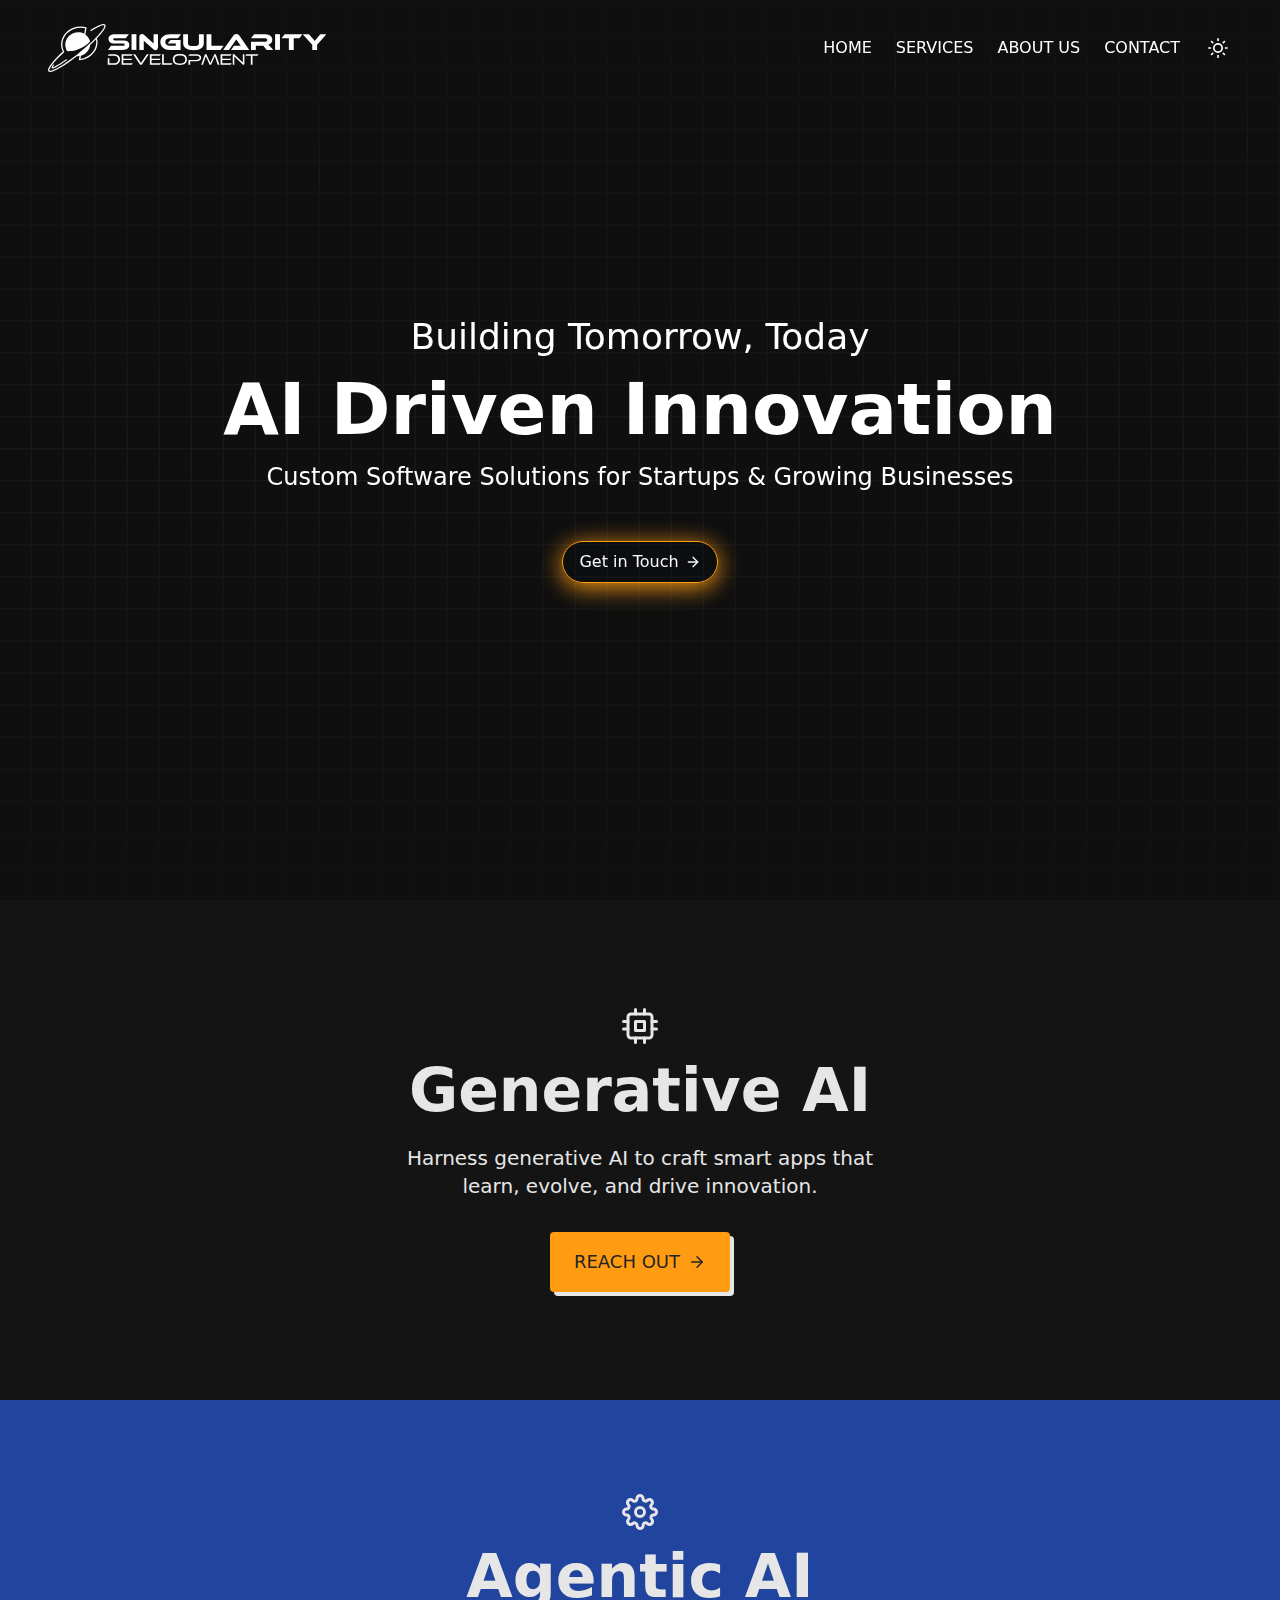
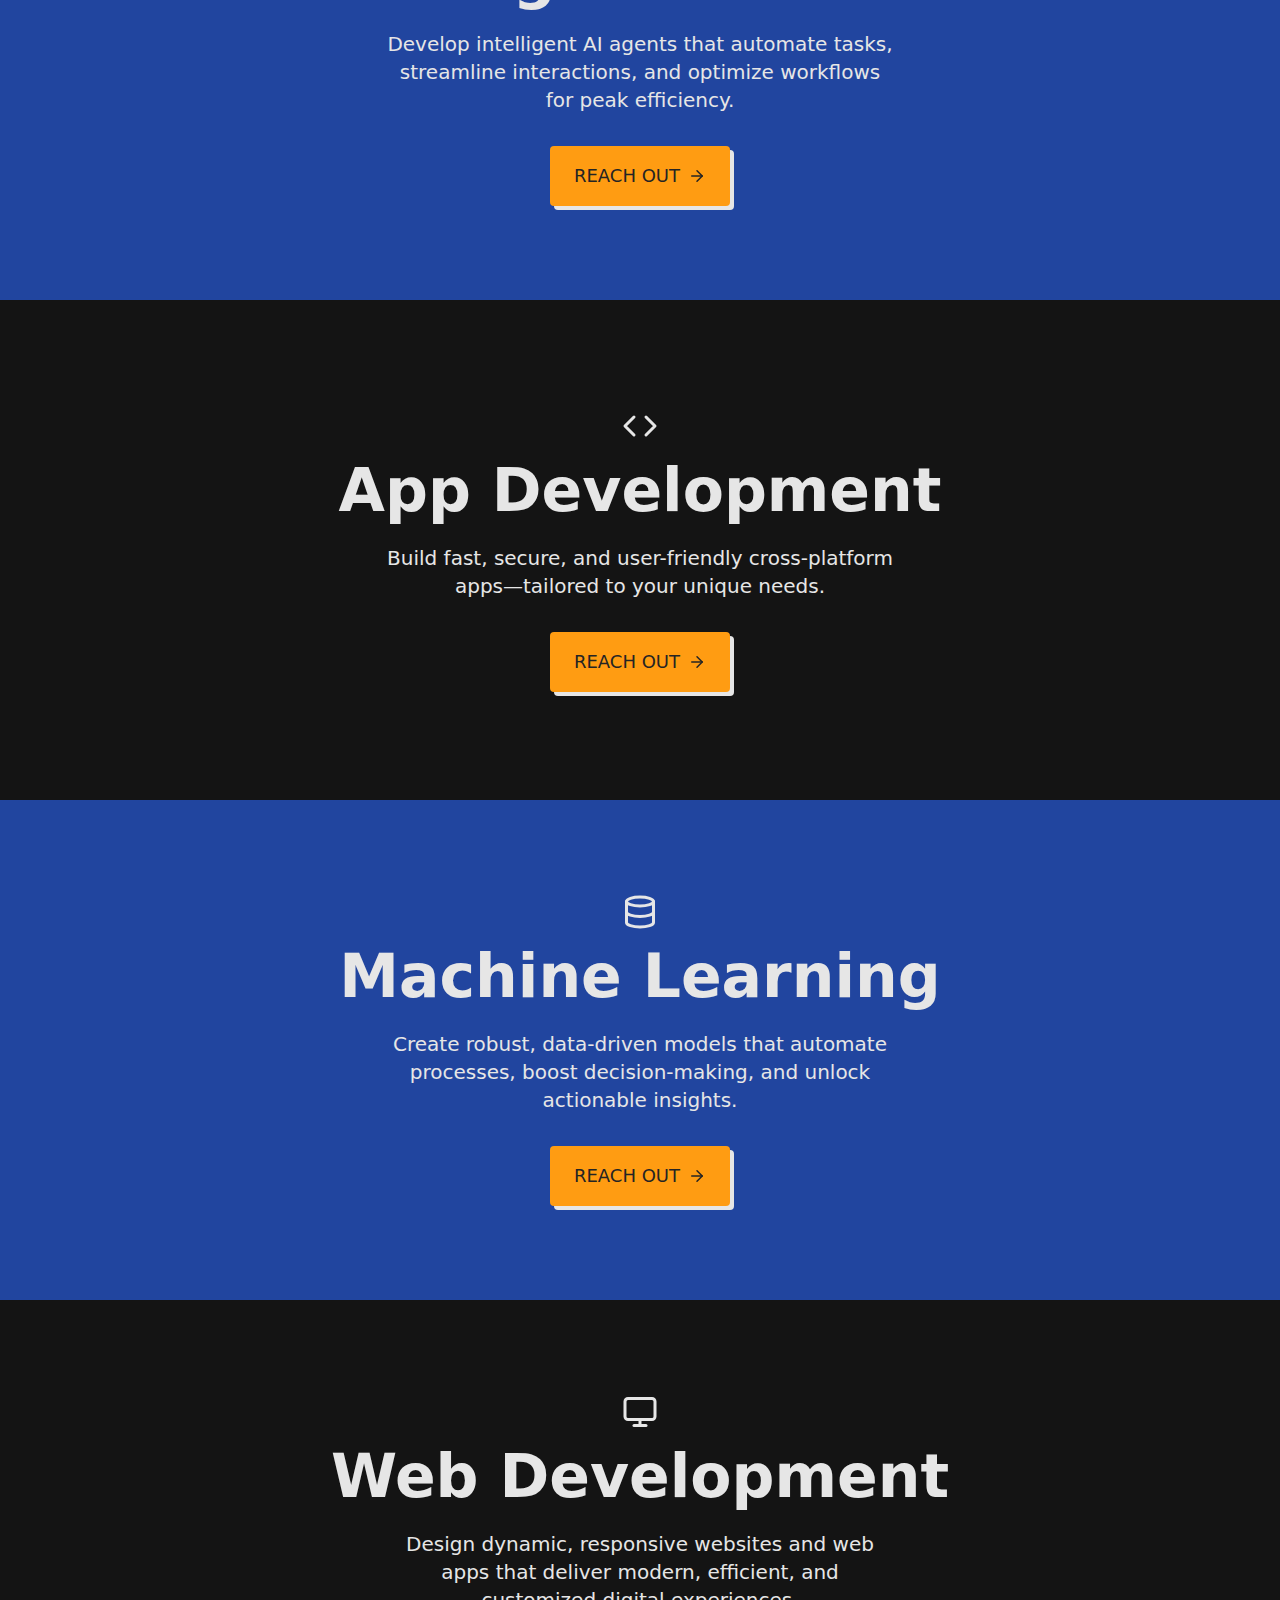
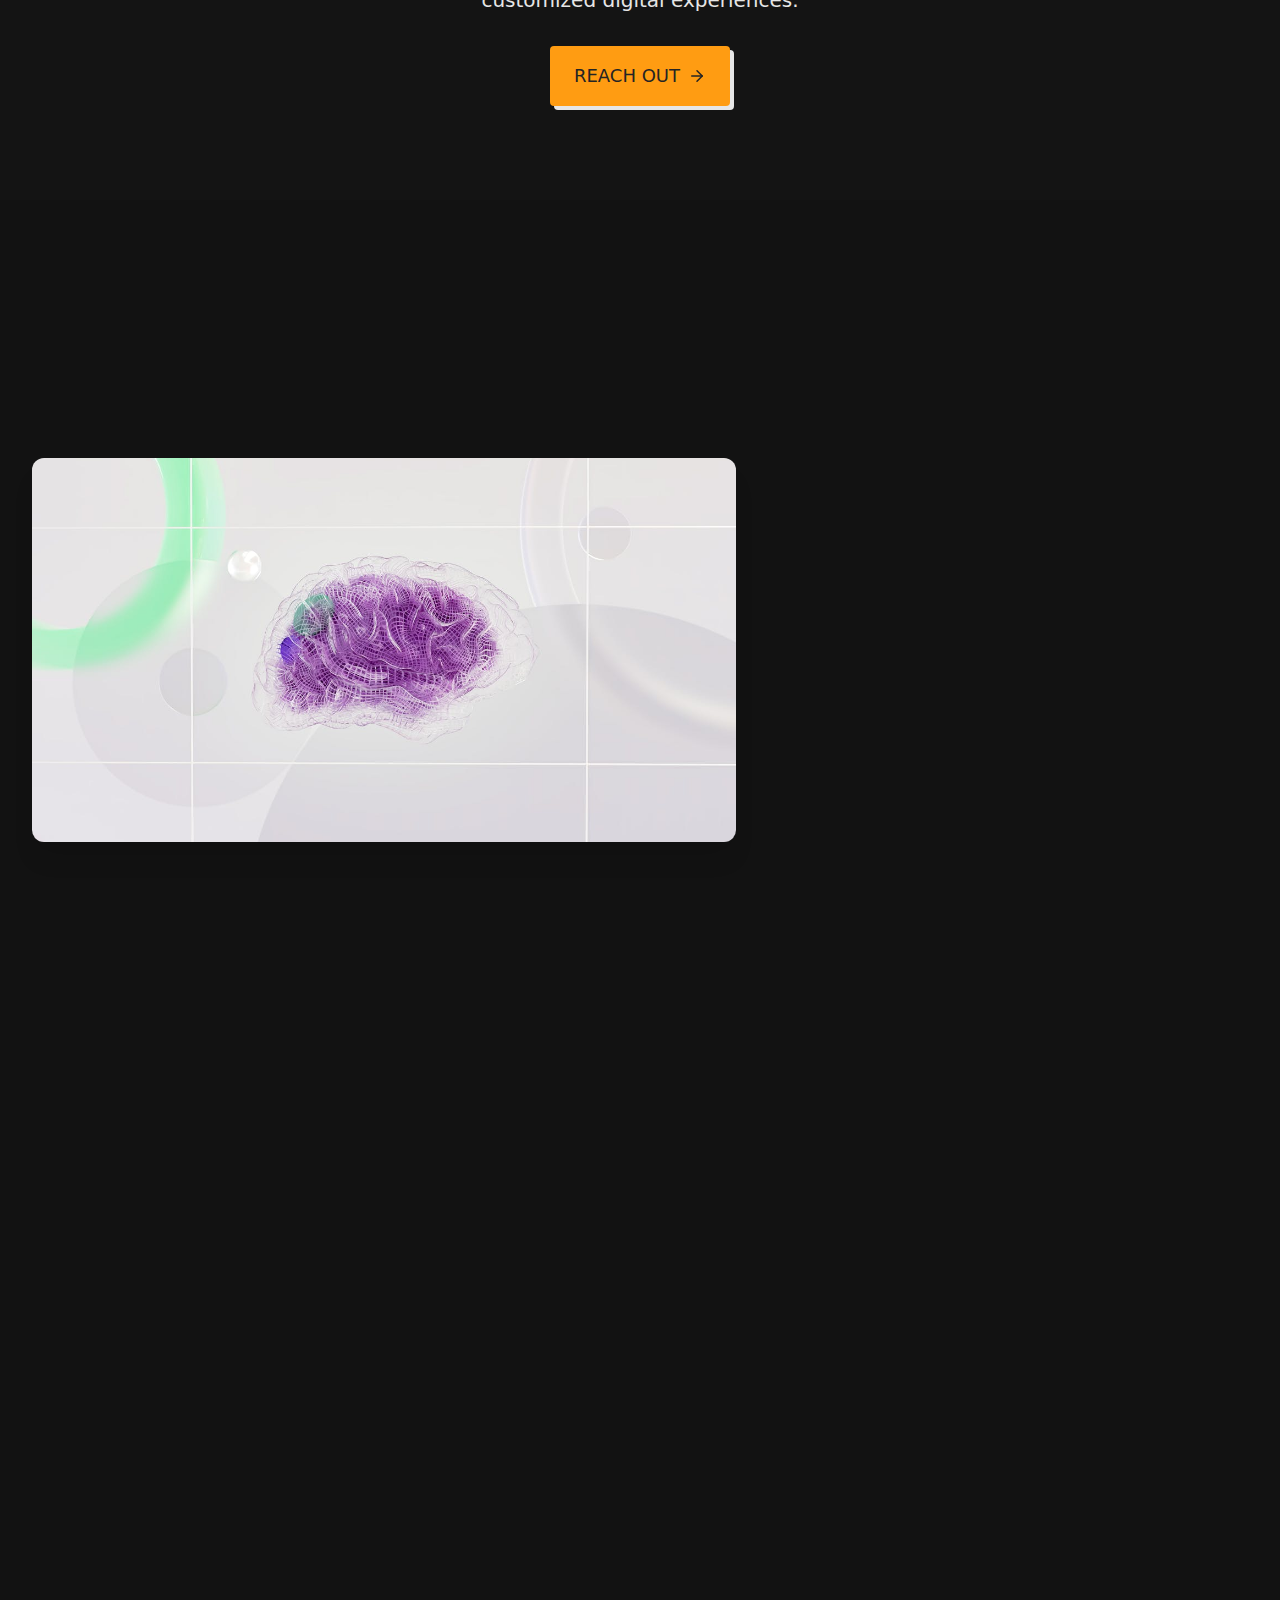
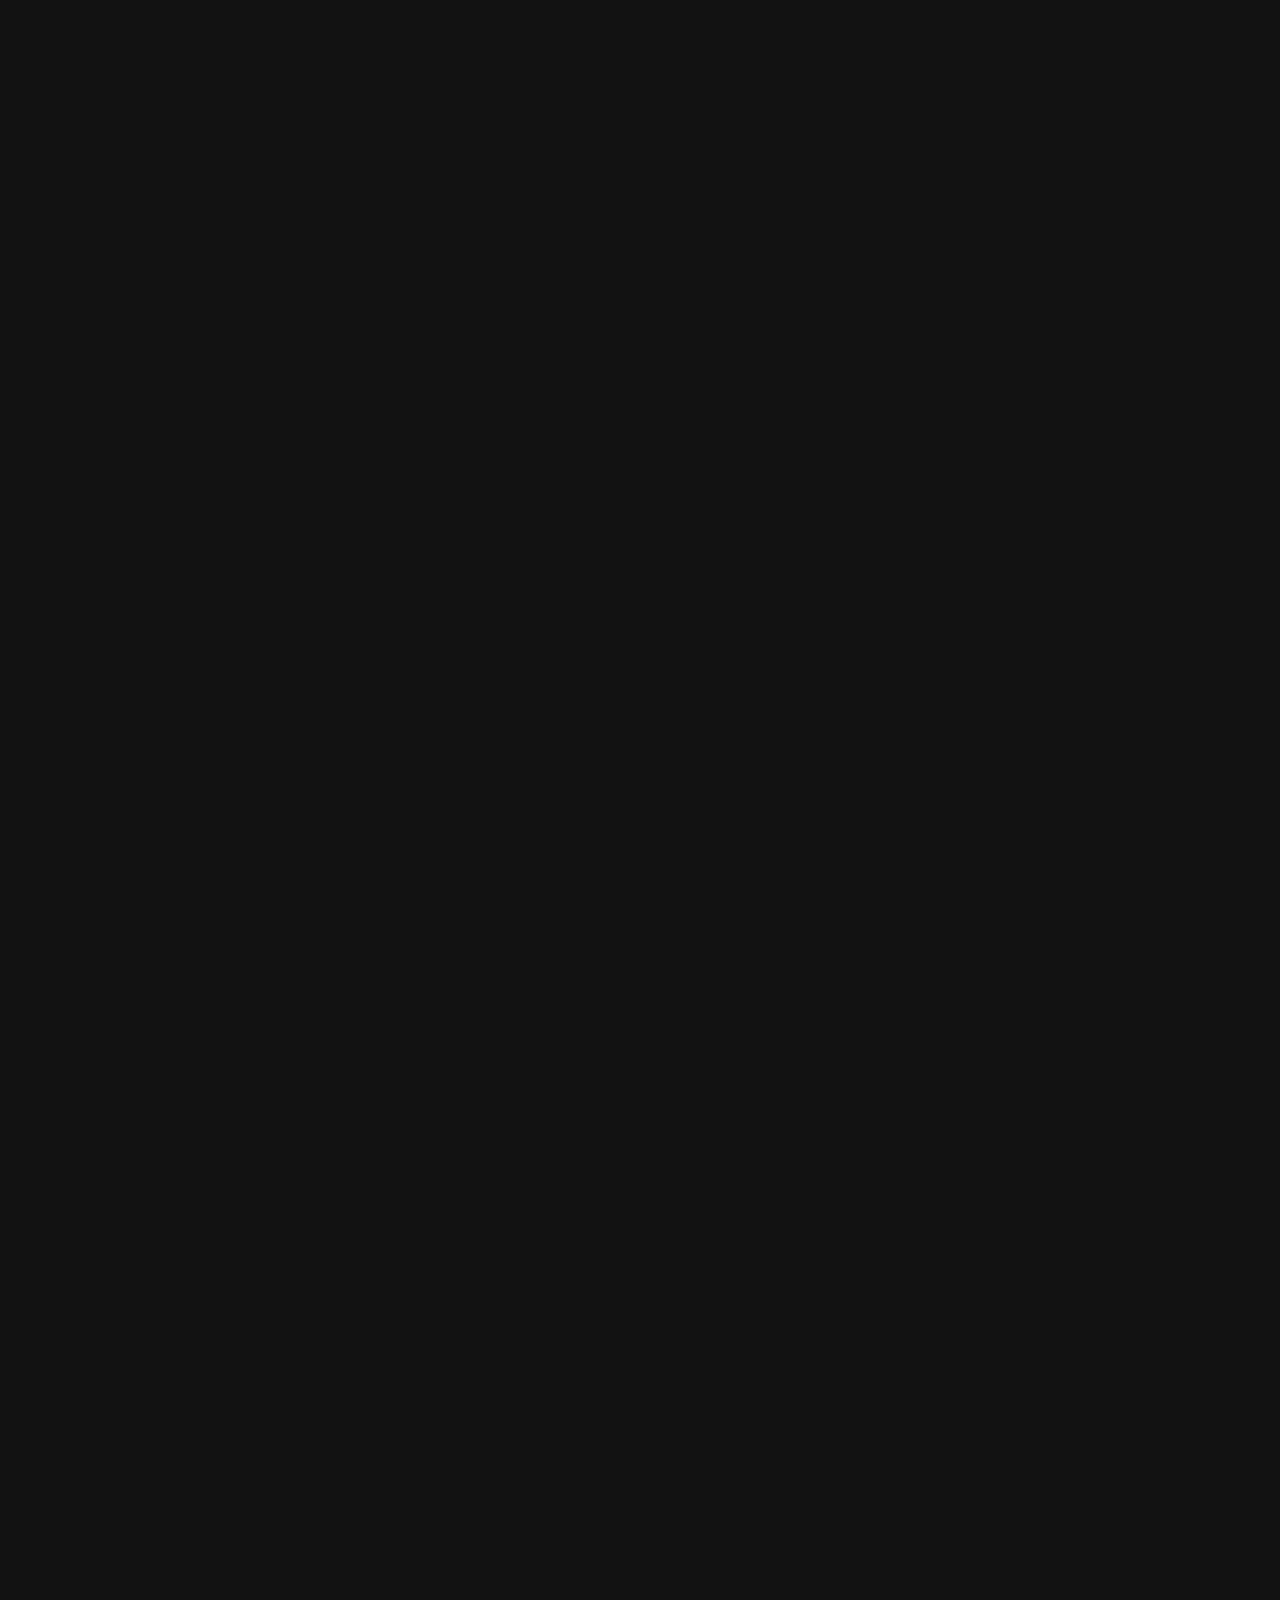
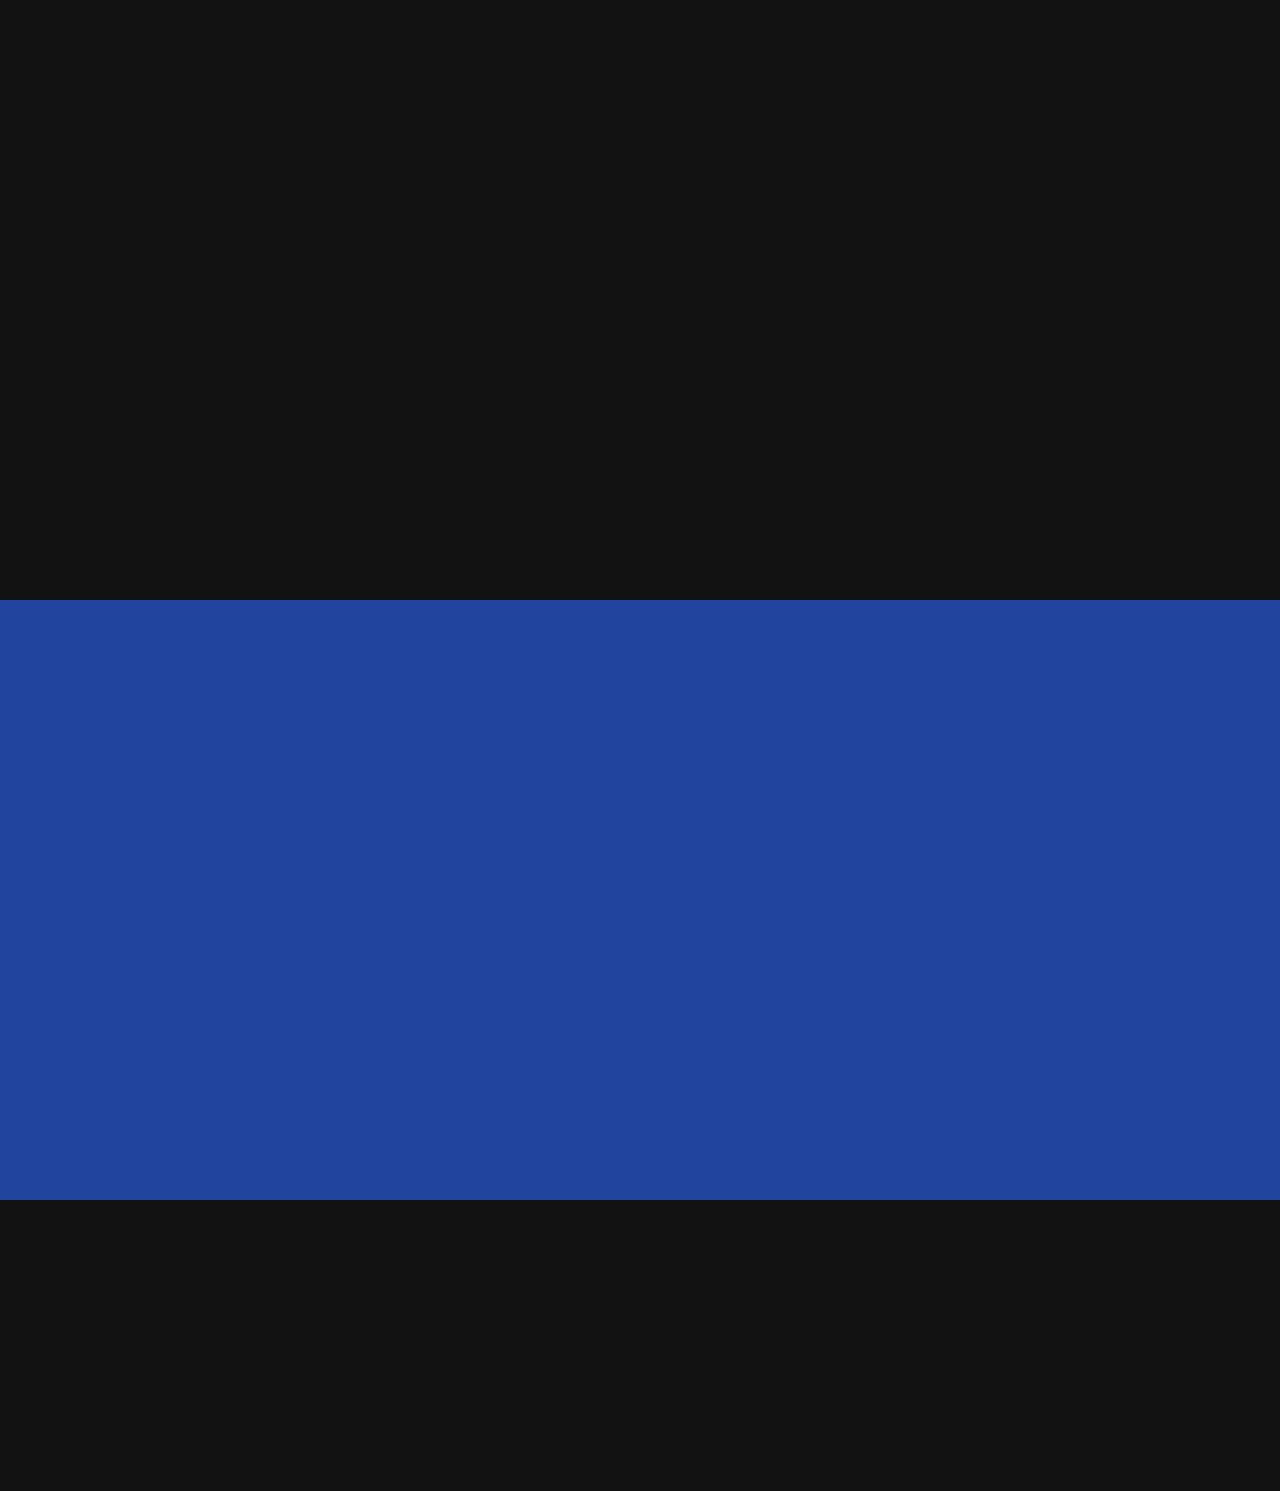
==== commit 54c693ca: "Add files via upload" ====
--- a/index.html
+++ b/index.html
@@ -1,4 +1,4 @@
-<!DOCTYPE html><html lang="en"><head><meta charSet="utf-8"/><meta name="viewport" content="width=device-width, initial-scale=1"/><link rel="preload" href="/singularity-website-deployment/_next/static/media/569ce4b8f30dc480-s.p.woff2" as="font" crossorigin="" type="font/woff2"/><link rel="preload" href="/singularity-website-deployment/_next/static/media/93f479601ee12b01-s.p.woff2" as="font" crossorigin="" type="font/woff2"/><link rel="stylesheet" href="/singularity-website-deployment/_next/static/css/4fb1caa591728a88.css" data-precedence="next"/><link rel="stylesheet" href="/singularity-website-deployment/_next/static/css/72b38643b9b200b7.css" data-precedence="next"/><link rel="preload" as="script" fetchPriority="low" href="/singularity-website-deployment/_next/static/chunks/webpack-ac60b68b6003291e.js"/><script src="/singularity-website-deployment/_next/static/chunks/4bd1b696-648fdcc35fdc5053.js" async=""></script><script src="/singularity-website-deployment/_next/static/chunks/517-37a46e696284bf7f.js" async=""></script><script src="/singularity-website-deployment/_next/static/chunks/main-app-3ec209943493a46a.js" async=""></script><script src="/singularity-website-deployment/_next/static/chunks/ee560e2c-72891a28c0496f55.js" async=""></script><script src="/singularity-website-deployment/_next/static/chunks/8e1d74a4-bb553c8dd7f82fd3.js" async=""></script><script src="/singularity-website-deployment/_next/static/chunks/515-493ea50f5f2fc56f.js" async=""></script><script src="/singularity-website-deployment/_next/static/chunks/app/layout-65cec37a07247eae.js" async=""></script><script src="/singularity-website-deployment/_next/static/chunks/944-49f410285b5e1781.js" async=""></script><script src="/singularity-website-deployment/_next/static/chunks/app/page-1e3bd0cf48c1dc5d.js" async=""></script><meta name="next-size-adjust" content=""/><title>Create Next App</title><meta name="description" content="Generated by create next app"/><link rel="icon" href="/singularity-website-deployment/icon.svg?bfc8784377d2b799" type="image/svg+xml" sizes="any"/><script src="/singularity-website-deployment/_next/static/chunks/polyfills-42372ed130431b0a.js" noModule=""></script></head><body class="__variable_45f394 __variable_9d2742 antialiased"><nav aria-label="Main navigation" class="fixed top-0 z-50 w-full px-6 transition-all duration-300 ease-out lg:px-12 bg-transparent text-white py-6 shadow-none"><div class="mx-auto flex max-w-7xl items-center justify-between"><div class="block lg:hidden"><div class="flex items-center gap-2"><a href="#" aria-label="Go to homepage"><svg id="Layer_2" xmlns="http://www.w3.org/2000/svg" viewBox="0 0 354.59 295.41" class="h-12 w-auto" aria-hidden="true"><g id="Layer_1-2" data-name="Layer_1"><path fill="currentColor" class="cls-1" d="M27.77,273.87c-2.3,0-3.54-.83-4.45-1.9-2.94-3.48-.69-9.34,8.03-20.91,1-1.32,2.88-1.59,4.2-.59,1.32,1,1.59,2.88.59,4.2-6.29,8.35-7.67,11.9-7.95,13.22,3.59-.01,18.94-5.02,84.04-50.27,1.36-.95,3.23-.61,4.18.75.95,1.36.61,3.23-.75,4.18-60.16,41.82-80.09,51.33-87.88,51.33ZM28.13,268.53h.01-.01Z"></path><path fill="currentColor" class="cls-1" d="M352.24,4.22c-4.95-6.03-15.41-5.61-32.93,1.31-14.76,5.83-34.52,16.46-57.14,30.75-1.87,1.18-2.43,3.65-1.25,5.52,1.18,1.87,3.65,2.42,5.52,1.25C322.36,7.75,342.97,5.53,346.06,9.3c3.2,3.9-3.47,24.51-51.63,74.61-11.18,11.62-23.72,23.91-37.29,36.52-18.52,17.2-38.56,34.67-59.58,51.92-9.45,7.76-19.11,15.46-28.69,22.9-6.85,5.32-13.72,10.54-20.43,15.54-36.1,26.87-70.19,49.04-96,62.42-30.14,15.62-41.71,15.49-43.79,12.95-1.94-2.36-.23-12.78,18.44-36.85,16.26-20.96,41.13-47.11,71.94-75.63,1.37-1.26,1.68-3.3.76-4.92-2.24-3.92-4.17-8.03-5.76-12.22-18.47-48.86,10.8-105.36,65.24-125.94,22.7-8.58,47.3-9.86,69.7-3.69l-6.61,32.63c-20.74-10.99-46.94-12.18-70.63-.95-38.09,18.05-55.48,61.46-39.49,97.69.26.57.52,1.15.79,1.72,1.48,3.13,3.17,6.08,5.04,8.88,13.94.71,32.12-.05,52.57-5.39,44.49-11.61,73.78-38.14,87.96-53.4-1.09-5.6-2.88-11.14-5.42-16.51-5.44-11.48-13.65-20.79-23.55-27.62l7.91-39.05c.41-2.01-.77-4-2.73-4.61-25-7.83-52.84-6.82-78.37,2.83-58.57,22.14-89.92,83.26-69.89,136.25,1.36,3.59,2.95,7.13,4.76,10.56-30.07,27.99-54.42,53.7-70.54,74.47-18.81,24.25-24.63,39.13-18.31,46.83,2.44,2.97,6.24,4.19,10.86,4.19,11.89,0,29.22-8.07,42.8-15.11,26.18-13.57,60.67-35.98,97.1-63.1,6.75-5.03,13.67-10.29,20.56-15.64,1.17-.91,2.35-1.84,3.52-2.75,5.65.18,11.38-.25,17.09-1.32l-4.21,20.77c-.25,1.23.09,2.5.92,3.44.76.86,1.86,1.35,3,1.35.1,0,.2,0,.3-.01,11.79-.88,23.46-3.49,34.68-7.73,54.97-20.78,86.51-76.45,72.7-127.53,42.49-44.46,59.48-72.58,50.46-83.57ZM226.25,207.84c-8.82,3.34-17.94,5.59-27.16,6.71l3.88-19.13c3.87-1.17,7.71-2.64,11.49-4.43,25.92-12.28,42.24-36.31,45-61.82,1.04-.96,2.09-1.92,3.12-2.88,11.7-10.87,22.64-21.5,32.62-31.69,9.63,45.81-19.51,94.55-68.94,113.24Z"></path></g></svg></a></div></div><div class="hidden lg:block"><div class="flex items-center gap-2"><a href="#" aria-label="Go to homepage"><svg id="Layer_2" xmlns="http://www.w3.org/2000/svg" viewBox="0 0 1713.65 295.41" class="h-12 w-auto" aria-hidden="true"><g id="Layer_1-2" data-name="Layer_1"><path fill="currentColor" class="cls-1" d="M27.77,273.87c-2.3,0-3.54-.83-4.45-1.9-2.94-3.48-.69-9.34,8.03-20.91,1-1.32,2.88-1.59,4.2-.59,1.32,1,1.59,2.88.59,4.2-6.29,8.35-7.67,11.9-7.95,13.22,3.59-.01,18.94-5.02,84.04-50.27,1.36-.95,3.23-.61,4.18.75.95,1.36.61,3.23-.75,4.18-60.16,41.82-80.09,51.33-87.88,51.33ZM28.13,268.53h.01-.01Z"></path><path fill="currentColor" class="cls-1" d="M194.09,223.06c-1.14,0-2.24-.49-3-1.35-.83-.94-1.17-2.21-.92-3.44l6.35-31.33c.44-2.17,2.55-3.56,4.71-3.12,2.17.44,3.56,2.55,3.13,4.71l-5.27,26.03c9.22-1.13,18.33-3.38,27.16-6.71,51.88-19.61,81.41-72.33,67.23-120.02-.63-2.12.58-4.34,2.69-4.97,2.12-.63,4.34.58,4.97,2.69,15.37,51.69-16.29,108.7-72.07,129.78-11.23,4.24-22.9,6.84-34.68,7.73-.1,0-.2.01-.3.01Z"></path><path fill="currentColor" class="cls-1" d="M352.24,4.22c-4.95-6.03-15.41-5.61-32.93,1.31-14.76,5.83-34.52,16.46-57.14,30.75-1.87,1.18-2.43,3.65-1.25,5.52,1.18,1.87,3.65,2.42,5.52,1.25C322.36,7.75,342.97,5.53,346.06,9.3c3.2,3.9-3.47,24.51-51.63,74.61-11.18,11.62-23.72,23.91-37.29,36.52-18.52,17.2-38.56,34.67-59.58,51.92-9.45,7.76-19.11,15.46-28.69,22.9-6.85,5.32-13.72,10.54-20.43,15.54-36.1,26.87-70.19,49.04-96,62.42-30.14,15.62-41.71,15.49-43.79,12.95-1.94-2.36-.23-12.78,18.44-36.85,16.26-20.96,41.13-47.11,71.94-75.63,1.37-1.26,1.68-3.3.76-4.92-2.24-3.92-4.17-8.03-5.76-12.22-18.47-48.86,10.8-105.36,65.24-125.94,22.7-8.58,47.3-9.86,69.7-3.69l-6.61,32.63c-20.74-10.99-46.94-12.18-70.63-.95-38.09,18.05-55.48,61.46-39.49,97.69.26.57.52,1.15.79,1.72,1.48,3.13,3.17,6.08,5.04,8.88,13.94.71,32.12-.05,52.57-5.39,44.49-11.61,73.78-38.14,87.96-53.4-1.09-5.6-2.88-11.14-5.42-16.51-5.44-11.48-13.65-20.79-23.55-27.62l7.91-39.05c.41-2.01-.77-4-2.73-4.61-25-7.83-52.84-6.82-78.37,2.83-58.57,22.14-89.92,83.26-69.89,136.25,1.36,3.59,2.95,7.13,4.76,10.56-30.07,27.99-54.42,53.7-70.54,74.47-18.81,24.25-24.63,39.13-18.31,46.83,2.44,2.97,6.24,4.19,10.86,4.19,11.89,0,29.22-8.07,42.8-15.11,26.18-13.57,60.67-35.98,97.1-63.1,6.75-5.03,13.67-10.29,20.56-15.64,1.17-.91,2.35-1.84,3.52-2.75,12.34.39,25.08-2.1,37.17-7.83,25.92-12.28,42.24-36.31,45-61.82,1.04-.96,2.09-1.92,3.12-2.88,13.68-12.71,26.34-25.1,37.62-36.84,43.67-45.42,61.18-74.1,52.05-85.23Z"></path><g><path fill="currentColor" d="M464.22,101.21c23.54,0,36.25,8.81,36.25,26.43,0,19.79-11.99,31.63-41.45,31.63h-89.97l19.21-24.84h73.08c7.08,0,10.25-2.02,10.25-7.08s-3.18-6.93-10.25-6.93h-52.57c-24.84,0-36.25-11.12-36.25-27.73,0-18.2,12.13-30.04,41.45-30.04h83.91l-19.21,25.13h-67.01c-6.93,0-10.25,1.73-10.25,6.64s3.32,6.79,10.25,6.79h52.57Z"></path><path fill="currentColor" d="M544.07,159.27h-29.9V62.65h29.9v96.62Z"></path><path fill="currentColor" d="M648.63,155.66l-59.21-53.15v56.76h-27.15v-80.16c0-12.85,7.8-18.05,16.32-18.05,3.61,0,7.22.87,11.99,5.2l59.21,53.15v-56.76h27.3v80.01c0,12.85-7.8,18.2-16.46,18.2-3.75,0-7.36-.87-11.99-5.2Z"></path><path fill="currentColor" d="M754.33,98.9h61.81v60.37h-66.29c-33.51,0-58.2-21.23-58.2-49.25s24.7-47.37,58.2-47.37h69.18l-19.35,25.13h-49.83c-16.17,0-28.45,9.82-28.45,23.54s11.84,23.11,28.45,23.11h36.54v-14.01h-49.97l17.91-21.52Z"></path><path fill="currentColor" d="M958.82,117.1c0,29.17-20.07,43.76-60.22,43.76-46.5,0-66.58-14.59-66.58-43.76v-54.45h29.75v54.45c0,14.3,6.07,18.92,36.83,18.92,22.96,0,30.19-5.34,30.19-18.92v-54.45h30.04v54.45Z"></path><path fill="currentColor" d="M1080.41,134.43l-19.35,24.84h-85.35V62.65h29.9v71.78h74.81Z"></path><path fill="currentColor" d="M1126.47,159.27l18.05-24.84h24.26c5.78,0,12.56,0,17.19.29-2.6-3.46-6.64-9.39-9.82-14.01l-17.33-25.56-45.35,64.12h-35.38l61.96-87.37c4.04-5.63,9.97-10.83,19.35-10.83s14.87,4.77,19.06,10.83l60.37,87.37h-112.36Z"></path><path fill="currentColor" d="M1386.56,159.27h-40l-21.52-25.56h-45.93v25.56h-29.9v-49.39h84.05c9.24,0,16.46-4.19,16.46-10.83,0-7.51-6.21-11.27-16.46-11.27h-84.05l19.5-25.13h62.1c21.95,0,49.68,6.93,49.68,34.52,0,15.02-9.39,27.44-25.27,30.62,3.32,2.45,6.93,5.92,13.58,12.71l17.76,18.77Z"></path><path fill="currentColor" d="M1427.56,159.27h-29.9V62.65h29.9v96.62Z"></path><path fill="currentColor" d="M1566.2,62.65l-19.35,25.13h-34.52v71.49h-29.9v-71.49h-45.35l19.35-25.13h109.76Z"></path><path fill="currentColor" d="M1713.65,62.65l-57.34,64.7v31.92h-30.04v-32.06l-58.93-64.56h38.42l23.11,26.86c3.03,3.47,11.12,12.28,13.14,15.16,1.88-2.74,5.2-6.93,12.13-15.31l21.95-26.72h37.55Z"></path></g><g><path fill="currentColor" d="M367.62,250.56v-40.15h10.4v31.39h29.65c14.73,0,25.71-9.92,25.71-23.59s-11.07-23.2-25.71-23.2h-40.05l6.74-8.86h33.31c20.89,0,36.01,13,36.01,31.58s-15.31,32.83-36.01,32.83h-40.05Z"></path><path fill="currentColor" d="M453.3,250.56v-64.41h68.36l-6.84,8.86h-51.13v19.35h54.98l-5.97,7.7h-49.01v19.74h58.44l-6.84,8.76h-62.01Z"></path><path fill="currentColor" d="M523.78,186.14h12.8l35.43,53.34,36.1-53.34h12.23l-41.69,61.33c-1.45,2.12-3.56,3.95-6.84,3.95-3.08,0-5.39-1.73-6.84-3.95l-41.21-61.33Z"></path><path fill="currentColor" d="M627.07,250.56v-64.41h68.36l-6.84,8.86h-51.13v19.35h54.98l-5.97,7.7h-49.01v19.74h58.44l-6.84,8.76h-62.01Z"></path><path fill="currentColor" d="M702.36,250.56v-64.41h10.4v55.65h53.72l-6.84,8.76h-57.29Z"></path><path fill="currentColor" d="M811.73,251.62c-28.79,0-43.23-10.3-43.23-33.31s14.44-33.22,43.23-33.22,43.23,10.2,43.23,33.22-14.44,33.31-43.23,33.31ZM811.73,193.85c-22.82,0-32.83,6.35-32.83,24.46s10.01,24.55,32.83,24.55,32.83-6.45,32.83-24.55-10.01-24.46-32.83-24.46Z"></path><path fill="currentColor" d="M874.98,229.57v20.99h-10.4v-29.65h46.02c12.23,0,22.14-3.47,22.14-12.81,0-10.01-9.05-13.09-22.24-13.09h-46.12l6.93-8.86h42.85c17.72,0,28.98,8.28,28.98,22.05s-11.17,21.38-28.98,21.38h-39.19Z"></path><path fill="currentColor" d="M1044.72,250.56l-18-51.8-21.47,48.62c-1.54,3.46-3.75,4.04-6.16,4.04s-4.62-.58-6.16-4.04l-21.47-48.62-18.1,51.8h-10.21l21.18-60.37c1.06-3.18,3.27-4.91,5.97-4.91s4.81,1.54,5.97,3.85l23.01,50.65,23.01-50.65c.96-2.31,3.08-3.85,5.87-3.85s4.91,1.73,6.07,4.91l20.89,60.37h-10.4Z"></path><path fill="currentColor" d="M1062.13,250.56v-64.41h68.36l-6.84,8.86h-51.13v19.35h54.98l-5.97,7.7h-49.01v19.74h58.44l-6.84,8.76h-62.01Z"></path><path fill="currentColor" d="M1146.56,199.72v50.84h-9.43v-58.73c0-4.62,2.7-6.55,5.78-6.55,1.35,0,2.89.39,4.53,2.02l51.7,49.49v-50.65h9.53v58.44c0,4.62-2.79,6.55-5.87,6.55-1.35,0-2.79-.29-4.43-1.93l-51.8-49.49Z"></path><path fill="currentColor" d="M1248.23,250.56v-55.55h-34.18l7.03-8.86h74.52l-6.84,8.86h-30.04v55.55h-10.49Z"></path></g></g></svg></a></div></div><div class="hidden gap-6 lg:flex"><div class="flex items-center gap-6"><div class="relative h-fit w-fit"><a href="#" class="relative uppercase">Home<span style="transform:scaleX(0)" class="absolute -bottom-2 -left-2 -right-2 h-1 origin-left scale-x-0  rounded-full bg-dark-accent2 transition-transform  duration-300 ease-out"></span></a></div><div class="relative h-fit w-fit"><a href="#services" class="relative uppercase">Services<span style="transform:scaleX(0)" class="absolute -bottom-2 -left-2 -right-2 h-1 origin-left scale-x-0  rounded-full bg-dark-accent2 transition-transform  duration-300 ease-out"></span></a></div><div class="relative h-fit w-fit"><a href="#about" class="relative uppercase">About Us<span style="transform:scaleX(0)" class="absolute -bottom-2 -left-2 -right-2 h-1 origin-left scale-x-0  rounded-full bg-dark-accent2 transition-transform  duration-300 ease-out"></span></a></div><div class="relative h-fit w-fit"><a href="#contact" class="relative uppercase">Contact<span style="transform:scaleX(0)" class="absolute -bottom-2 -left-2 -right-2 h-1 origin-left scale-x-0  rounded-full bg-dark-accent2 transition-transform  duration-300 ease-out"></span></a></div></div></div><div class="block lg:hidden"><button aria-label="Open menu" class="block text-3xl"><svg stroke="currentColor" fill="none" stroke-width="2" viewBox="0 0 24 24" stroke-linecap="round" stroke-linejoin="round" height="1em" width="1em" xmlns="http://www.w3.org/2000/svg"><line x1="3" y1="12" x2="21" y2="12"></line><line x1="3" y1="6" x2="21" y2="6"></line><line x1="3" y1="18" x2="21" y2="18"></line></svg></button></div></div></nav><main class="bg-light-background/0 text-light-text  dark:text-dark-text dark:bg-dark-background/0 "><div class="fixed inset-0 z-[-1] overflow-hidden bg-light-background dark:bg-dark-background"><div style="background-image:url(&quot;data:image/svg+xml,%3csvg xmlns=&#x27;http://www.w3.org/2000/svg&#x27; viewBox=&#x27;0 0 32 32&#x27; width=&#x27;32&#x27; height=&#x27;32&#x27; fill=&#x27;none&#x27; stroke-width=&#x27;2&#x27; stroke=&#x27;rgb(55 55 55 / 0.5)&#x27;%3e%3cpath d=&#x27;M0 .5H31.5V32&#x27;/%3e%3c/svg%3e&quot;)" class="absolute inset-0"><div class="absolute inset-0 bg-gradient-to-b from-light-background/80 via-light-background/0 to-light-background/80  dark:bg-gradient-to-b dark:from-dark-background/80 dark:via-dark-background/0 dark:to-dark-background/80"></div><div class="absolute z-10 h-[64px] w-[1px] bg-gradient-to-b from-light-accent1/0 to-light-accent1  dark:from-dark-accent1/0 dark:to-dark-accent1" style="top:0;left:-1px;opacity:0;transform:none"></div><div class="absolute z-10 h-[64px] w-[1px] bg-gradient-to-b from-light-accent1/0 to-light-accent1  dark:from-dark-accent1/0 dark:to-dark-accent1" style="top:384px;left:-1px;opacity:0;transform:none"></div><div class="absolute z-10 h-[64px] w-[1px] bg-gradient-to-b from-light-accent1/0 to-light-accent1  dark:from-dark-accent1/0 dark:to-dark-accent1" style="top:96px;left:-1px;opacity:0;transform:none"></div><div class="absolute z-10 h-[64px] w-[1px] bg-gradient-to-b from-light-accent1/0 to-light-accent1  dark:from-dark-accent1/0 dark:to-dark-accent1" style="top:288px;left:-1px;opacity:0;transform:none"></div><div class="absolute z-10 h-[64px] w-[1px] bg-gradient-to-b from-light-accent1/0 to-light-accent1  dark:from-dark-accent1/0 dark:to-dark-accent1" style="top:0;left:-1px;opacity:0;transform:none"></div><div class="absolute z-10 h-[64px] w-[1px] bg-gradient-to-b from-light-accent1/0 to-light-accent1  dark:from-dark-accent1/0 dark:to-dark-accent1" style="top:64px;left:-33px;opacity:0;transform:none"></div></div></div><main id="home" aria-label="Hero area for AI Driven Innovation"><section class="relative h-[100vh] w-full"><div aria-hidden="true" role="presentation" class="sticky z-0 w-full h-screen overflow-hidden" style="border-radius:0px;transform:none"><video src="/singularity-hero-vid.mp4" muted="" playsInline="" autoPlay="" class="absolute inset-0 w-full h-full object-cover"></video><div class="absolute inset-0 bg-zinc-950/50" style="opacity:1"></div></div><div class="absolute top-0 left-0 flex h-screen w-full  flex-col items-center justify-center text-white" style="opacity:0;transform:translateY(250px)"><h3 class="mb-2 text-center text-xl md:mb-4 md:text-4xl">Building Tomorrow, Today</h3><h2 class="mb-4 text-center text-4xl font-bold md:text-7xl">AI Driven Innovation</h2><h1 class="text-center text-xl md:mb-4 md:text-2xl w-[60%] mx-auto">Custom Software Solutions for Startups &amp; Growing Businesses</h1><a href="#contact" class="group relative mt-8 flex w-fit items-center gap-1.5  rounded-full bg-gray-950/10 px-4 py-2 text-gray-50  transition-colors hover:bg-gray-950/50" aria-label="Get in Touch" tabindex="0" style="border:1px solid #FF9C12;box-shadow:0px 4px 24px #FF9C12">Get in Touch<svg stroke="currentColor" fill="none" stroke-width="2" viewBox="0 0 24 24" stroke-linecap="round" stroke-linejoin="round" aria-hidden="true" class="transition-transform group-hover:-rotate-45 group-active:-rotate-12" height="1em" width="1em" xmlns="http://www.w3.org/2000/svg"><line x1="5" y1="12" x2="19" y2="12"></line><polyline points="12 5 19 12 12 19"></polyline></svg></a></div></section></main><section id="services" aria-label="Our Services" class="relative"><ul class="list-none m-0 p-0"><li class="sticky top-0 flex w-full origin-top flex-col items-center justify-center px-4 bg-light-background dark:bg-dark-background" style="height:500px;transform:none"><svg stroke="currentColor" fill="none" stroke-width="2" viewBox="0 0 24 24" stroke-linecap="round" stroke-linejoin="round" aria-hidden="true" class="mb-4 text-4xl" height="1em" width="1em" xmlns="http://www.w3.org/2000/svg"><rect x="4" y="4" width="16" height="16" rx="2" ry="2"></rect><rect x="9" y="9" width="6" height="6"></rect><line x1="9" y1="1" x2="9" y2="4"></line><line x1="15" y1="1" x2="15" y2="4"></line><line x1="9" y1="20" x2="9" y2="23"></line><line x1="15" y1="20" x2="15" y2="23"></line><line x1="20" y1="9" x2="23" y2="9"></line><line x1="20" y1="14" x2="23" y2="14"></line><line x1="1" y1="9" x2="4" y2="9"></line><line x1="1" y1="14" x2="4" y2="14"></line></svg><h3 class="mb-6 text-center text-4xl font-semibold md:text-6xl">Generative AI</h3><p class="mb-8 max-w-lg text-center text-lg md:text-xl">Harness generative AI to craft smart apps that learn, evolve, and drive innovation.</p><a href="#contact" class="flex items-center gap-2 rounded px-6 py-4 text-base font-medium uppercase 
+<!DOCTYPE html><html lang="en"><head><meta charSet="utf-8"/><meta name="viewport" content="width=device-width, initial-scale=1"/><link rel="preload" href="/_next/static/media/569ce4b8f30dc480-s.p.woff2" as="font" crossorigin="" type="font/woff2"/><link rel="preload" href="/_next/static/media/93f479601ee12b01-s.p.woff2" as="font" crossorigin="" type="font/woff2"/><link rel="stylesheet" href="/_next/static/css/cadc5955e938ca39.css" data-precedence="next"/><link rel="stylesheet" href="/_next/static/css/72b38643b9b200b7.css" data-precedence="next"/><link rel="preload" as="script" fetchPriority="low" href="/_next/static/chunks/webpack-61605ec5b0e2aed8.js"/><script src="/_next/static/chunks/4bd1b696-648fdcc35fdc5053.js" async=""></script><script src="/_next/static/chunks/517-f1427bad08c5cd80.js" async=""></script><script src="/_next/static/chunks/main-app-3ec209943493a46a.js" async=""></script><script src="/_next/static/chunks/ee560e2c-72891a28c0496f55.js" async=""></script><script src="/_next/static/chunks/8e1d74a4-bb553c8dd7f82fd3.js" async=""></script><script src="/_next/static/chunks/515-cfafcc654de464d7.js" async=""></script><script src="/_next/static/chunks/app/layout-3b7342dc652c6182.js" async=""></script><script src="/_next/static/chunks/944-49f410285b5e1781.js" async=""></script><script src="/_next/static/chunks/app/page-e99eb6fb6b324b37.js" async=""></script><meta name="next-size-adjust" content=""/><title>Create Next App</title><meta name="description" content="Generated by create next app"/><link rel="icon" href="/icon.svg?bfc8784377d2b799" type="image/svg+xml" sizes="any"/><script src="/_next/static/chunks/polyfills-42372ed130431b0a.js" noModule=""></script></head><body class="__variable_4d318d __variable_ea5f4b antialiased"><nav aria-label="Main navigation" class="fixed top-0 z-50 w-full px-6 transition-all duration-300 ease-out lg:px-12 bg-transparent text-white py-6 shadow-none"><div class="mx-auto flex max-w-7xl items-center justify-between"><div class="block lg:hidden"><div class="flex items-center gap-2"><a href="#" aria-label="Go to homepage"><svg id="Layer_2" xmlns="http://www.w3.org/2000/svg" viewBox="0 0 354.59 295.41" class="h-12 w-auto" aria-hidden="true"><g id="Layer_1-2" data-name="Layer_1"><path fill="currentColor" class="cls-1" d="M27.77,273.87c-2.3,0-3.54-.83-4.45-1.9-2.94-3.48-.69-9.34,8.03-20.91,1-1.32,2.88-1.59,4.2-.59,1.32,1,1.59,2.88.59,4.2-6.29,8.35-7.67,11.9-7.95,13.22,3.59-.01,18.94-5.02,84.04-50.27,1.36-.95,3.23-.61,4.18.75.95,1.36.61,3.23-.75,4.18-60.16,41.82-80.09,51.33-87.88,51.33ZM28.13,268.53h.01-.01Z"></path><path fill="currentColor" class="cls-1" d="M352.24,4.22c-4.95-6.03-15.41-5.61-32.93,1.31-14.76,5.83-34.52,16.46-57.14,30.75-1.87,1.18-2.43,3.65-1.25,5.52,1.18,1.87,3.65,2.42,5.52,1.25C322.36,7.75,342.97,5.53,346.06,9.3c3.2,3.9-3.47,24.51-51.63,74.61-11.18,11.62-23.72,23.91-37.29,36.52-18.52,17.2-38.56,34.67-59.58,51.92-9.45,7.76-19.11,15.46-28.69,22.9-6.85,5.32-13.72,10.54-20.43,15.54-36.1,26.87-70.19,49.04-96,62.42-30.14,15.62-41.71,15.49-43.79,12.95-1.94-2.36-.23-12.78,18.44-36.85,16.26-20.96,41.13-47.11,71.94-75.63,1.37-1.26,1.68-3.3.76-4.92-2.24-3.92-4.17-8.03-5.76-12.22-18.47-48.86,10.8-105.36,65.24-125.94,22.7-8.58,47.3-9.86,69.7-3.69l-6.61,32.63c-20.74-10.99-46.94-12.18-70.63-.95-38.09,18.05-55.48,61.46-39.49,97.69.26.57.52,1.15.79,1.72,1.48,3.13,3.17,6.08,5.04,8.88,13.94.71,32.12-.05,52.57-5.39,44.49-11.61,73.78-38.14,87.96-53.4-1.09-5.6-2.88-11.14-5.42-16.51-5.44-11.48-13.65-20.79-23.55-27.62l7.91-39.05c.41-2.01-.77-4-2.73-4.61-25-7.83-52.84-6.82-78.37,2.83-58.57,22.14-89.92,83.26-69.89,136.25,1.36,3.59,2.95,7.13,4.76,10.56-30.07,27.99-54.42,53.7-70.54,74.47-18.81,24.25-24.63,39.13-18.31,46.83,2.44,2.97,6.24,4.19,10.86,4.19,11.89,0,29.22-8.07,42.8-15.11,26.18-13.57,60.67-35.98,97.1-63.1,6.75-5.03,13.67-10.29,20.56-15.64,1.17-.91,2.35-1.84,3.52-2.75,5.65.18,11.38-.25,17.09-1.32l-4.21,20.77c-.25,1.23.09,2.5.92,3.44.76.86,1.86,1.35,3,1.35.1,0,.2,0,.3-.01,11.79-.88,23.46-3.49,34.68-7.73,54.97-20.78,86.51-76.45,72.7-127.53,42.49-44.46,59.48-72.58,50.46-83.57ZM226.25,207.84c-8.82,3.34-17.94,5.59-27.16,6.71l3.88-19.13c3.87-1.17,7.71-2.64,11.49-4.43,25.92-12.28,42.24-36.31,45-61.82,1.04-.96,2.09-1.92,3.12-2.88,11.7-10.87,22.64-21.5,32.62-31.69,9.63,45.81-19.51,94.55-68.94,113.24Z"></path></g></svg></a></div></div><div class="hidden lg:block"><div class="flex items-center gap-2"><a href="#" aria-label="Go to homepage"><svg id="Layer_2" xmlns="http://www.w3.org/2000/svg" viewBox="0 0 1713.65 295.41" class="h-12 w-auto" aria-hidden="true"><g id="Layer_1-2" data-name="Layer_1"><path fill="currentColor" class="cls-1" d="M27.77,273.87c-2.3,0-3.54-.83-4.45-1.9-2.94-3.48-.69-9.34,8.03-20.91,1-1.32,2.88-1.59,4.2-.59,1.32,1,1.59,2.88.59,4.2-6.29,8.35-7.67,11.9-7.95,13.22,3.59-.01,18.94-5.02,84.04-50.27,1.36-.95,3.23-.61,4.18.75.95,1.36.61,3.23-.75,4.18-60.16,41.82-80.09,51.33-87.88,51.33ZM28.13,268.53h.01-.01Z"></path><path fill="currentColor" class="cls-1" d="M194.09,223.06c-1.14,0-2.24-.49-3-1.35-.83-.94-1.17-2.21-.92-3.44l6.35-31.33c.44-2.17,2.55-3.56,4.71-3.12,2.17.44,3.56,2.55,3.13,4.71l-5.27,26.03c9.22-1.13,18.33-3.38,27.16-6.71,51.88-19.61,81.41-72.33,67.23-120.02-.63-2.12.58-4.34,2.69-4.97,2.12-.63,4.34.58,4.97,2.69,15.37,51.69-16.29,108.7-72.07,129.78-11.23,4.24-22.9,6.84-34.68,7.73-.1,0-.2.01-.3.01Z"></path><path fill="currentColor" class="cls-1" d="M352.24,4.22c-4.95-6.03-15.41-5.61-32.93,1.31-14.76,5.83-34.52,16.46-57.14,30.75-1.87,1.18-2.43,3.65-1.25,5.52,1.18,1.87,3.65,2.42,5.52,1.25C322.36,7.75,342.97,5.53,346.06,9.3c3.2,3.9-3.47,24.51-51.63,74.61-11.18,11.62-23.72,23.91-37.29,36.52-18.52,17.2-38.56,34.67-59.58,51.92-9.45,7.76-19.11,15.46-28.69,22.9-6.85,5.32-13.72,10.54-20.43,15.54-36.1,26.87-70.19,49.04-96,62.42-30.14,15.62-41.71,15.49-43.79,12.95-1.94-2.36-.23-12.78,18.44-36.85,16.26-20.96,41.13-47.11,71.94-75.63,1.37-1.26,1.68-3.3.76-4.92-2.24-3.92-4.17-8.03-5.76-12.22-18.47-48.86,10.8-105.36,65.24-125.94,22.7-8.58,47.3-9.86,69.7-3.69l-6.61,32.63c-20.74-10.99-46.94-12.18-70.63-.95-38.09,18.05-55.48,61.46-39.49,97.69.26.57.52,1.15.79,1.72,1.48,3.13,3.17,6.08,5.04,8.88,13.94.71,32.12-.05,52.57-5.39,44.49-11.61,73.78-38.14,87.96-53.4-1.09-5.6-2.88-11.14-5.42-16.51-5.44-11.48-13.65-20.79-23.55-27.62l7.91-39.05c.41-2.01-.77-4-2.73-4.61-25-7.83-52.84-6.82-78.37,2.83-58.57,22.14-89.92,83.26-69.89,136.25,1.36,3.59,2.95,7.13,4.76,10.56-30.07,27.99-54.42,53.7-70.54,74.47-18.81,24.25-24.63,39.13-18.31,46.83,2.44,2.97,6.24,4.19,10.86,4.19,11.89,0,29.22-8.07,42.8-15.11,26.18-13.57,60.67-35.98,97.1-63.1,6.75-5.03,13.67-10.29,20.56-15.64,1.17-.91,2.35-1.84,3.52-2.75,12.34.39,25.08-2.1,37.17-7.83,25.92-12.28,42.24-36.31,45-61.82,1.04-.96,2.09-1.92,3.12-2.88,13.68-12.71,26.34-25.1,37.62-36.84,43.67-45.42,61.18-74.1,52.05-85.23Z"></path><g><path fill="currentColor" d="M464.22,101.21c23.54,0,36.25,8.81,36.25,26.43,0,19.79-11.99,31.63-41.45,31.63h-89.97l19.21-24.84h73.08c7.08,0,10.25-2.02,10.25-7.08s-3.18-6.93-10.25-6.93h-52.57c-24.84,0-36.25-11.12-36.25-27.73,0-18.2,12.13-30.04,41.45-30.04h83.91l-19.21,25.13h-67.01c-6.93,0-10.25,1.73-10.25,6.64s3.32,6.79,10.25,6.79h52.57Z"></path><path fill="currentColor" d="M544.07,159.27h-29.9V62.65h29.9v96.62Z"></path><path fill="currentColor" d="M648.63,155.66l-59.21-53.15v56.76h-27.15v-80.16c0-12.85,7.8-18.05,16.32-18.05,3.61,0,7.22.87,11.99,5.2l59.21,53.15v-56.76h27.3v80.01c0,12.85-7.8,18.2-16.46,18.2-3.75,0-7.36-.87-11.99-5.2Z"></path><path fill="currentColor" d="M754.33,98.9h61.81v60.37h-66.29c-33.51,0-58.2-21.23-58.2-49.25s24.7-47.37,58.2-47.37h69.18l-19.35,25.13h-49.83c-16.17,0-28.45,9.82-28.45,23.54s11.84,23.11,28.45,23.11h36.54v-14.01h-49.97l17.91-21.52Z"></path><path fill="currentColor" d="M958.82,117.1c0,29.17-20.07,43.76-60.22,43.76-46.5,0-66.58-14.59-66.58-43.76v-54.45h29.75v54.45c0,14.3,6.07,18.92,36.83,18.92,22.96,0,30.19-5.34,30.19-18.92v-54.45h30.04v54.45Z"></path><path fill="currentColor" d="M1080.41,134.43l-19.35,24.84h-85.35V62.65h29.9v71.78h74.81Z"></path><path fill="currentColor" d="M1126.47,159.27l18.05-24.84h24.26c5.78,0,12.56,0,17.19.29-2.6-3.46-6.64-9.39-9.82-14.01l-17.33-25.56-45.35,64.12h-35.38l61.96-87.37c4.04-5.63,9.97-10.83,19.35-10.83s14.87,4.77,19.06,10.83l60.37,87.37h-112.36Z"></path><path fill="currentColor" d="M1386.56,159.27h-40l-21.52-25.56h-45.93v25.56h-29.9v-49.39h84.05c9.24,0,16.46-4.19,16.46-10.83,0-7.51-6.21-11.27-16.46-11.27h-84.05l19.5-25.13h62.1c21.95,0,49.68,6.93,49.68,34.52,0,15.02-9.39,27.44-25.27,30.62,3.32,2.45,6.93,5.92,13.58,12.71l17.76,18.77Z"></path><path fill="currentColor" d="M1427.56,159.27h-29.9V62.65h29.9v96.62Z"></path><path fill="currentColor" d="M1566.2,62.65l-19.35,25.13h-34.52v71.49h-29.9v-71.49h-45.35l19.35-25.13h109.76Z"></path><path fill="currentColor" d="M1713.65,62.65l-57.34,64.7v31.92h-30.04v-32.06l-58.93-64.56h38.42l23.11,26.86c3.03,3.47,11.12,12.28,13.14,15.16,1.88-2.74,5.2-6.93,12.13-15.31l21.95-26.72h37.55Z"></path></g><g><path fill="currentColor" d="M367.62,250.56v-40.15h10.4v31.39h29.65c14.73,0,25.71-9.92,25.71-23.59s-11.07-23.2-25.71-23.2h-40.05l6.74-8.86h33.31c20.89,0,36.01,13,36.01,31.58s-15.31,32.83-36.01,32.83h-40.05Z"></path><path fill="currentColor" d="M453.3,250.56v-64.41h68.36l-6.84,8.86h-51.13v19.35h54.98l-5.97,7.7h-49.01v19.74h58.44l-6.84,8.76h-62.01Z"></path><path fill="currentColor" d="M523.78,186.14h12.8l35.43,53.34,36.1-53.34h12.23l-41.69,61.33c-1.45,2.12-3.56,3.95-6.84,3.95-3.08,0-5.39-1.73-6.84-3.95l-41.21-61.33Z"></path><path fill="currentColor" d="M627.07,250.56v-64.41h68.36l-6.84,8.86h-51.13v19.35h54.98l-5.97,7.7h-49.01v19.74h58.44l-6.84,8.76h-62.01Z"></path><path fill="currentColor" d="M702.36,250.56v-64.41h10.4v55.65h53.72l-6.84,8.76h-57.29Z"></path><path fill="currentColor" d="M811.73,251.62c-28.79,0-43.23-10.3-43.23-33.31s14.44-33.22,43.23-33.22,43.23,10.2,43.23,33.22-14.44,33.31-43.23,33.31ZM811.73,193.85c-22.82,0-32.83,6.35-32.83,24.46s10.01,24.55,32.83,24.55,32.83-6.45,32.83-24.55-10.01-24.46-32.83-24.46Z"></path><path fill="currentColor" d="M874.98,229.57v20.99h-10.4v-29.65h46.02c12.23,0,22.14-3.47,22.14-12.81,0-10.01-9.05-13.09-22.24-13.09h-46.12l6.93-8.86h42.85c17.72,0,28.98,8.28,28.98,22.05s-11.17,21.38-28.98,21.38h-39.19Z"></path><path fill="currentColor" d="M1044.72,250.56l-18-51.8-21.47,48.62c-1.54,3.46-3.75,4.04-6.16,4.04s-4.62-.58-6.16-4.04l-21.47-48.62-18.1,51.8h-10.21l21.18-60.37c1.06-3.18,3.27-4.91,5.97-4.91s4.81,1.54,5.97,3.85l23.01,50.65,23.01-50.65c.96-2.31,3.08-3.85,5.87-3.85s4.91,1.73,6.07,4.91l20.89,60.37h-10.4Z"></path><path fill="currentColor" d="M1062.13,250.56v-64.41h68.36l-6.84,8.86h-51.13v19.35h54.98l-5.97,7.7h-49.01v19.74h58.44l-6.84,8.76h-62.01Z"></path><path fill="currentColor" d="M1146.56,199.72v50.84h-9.43v-58.73c0-4.62,2.7-6.55,5.78-6.55,1.35,0,2.89.39,4.53,2.02l51.7,49.49v-50.65h9.53v58.44c0,4.62-2.79,6.55-5.87,6.55-1.35,0-2.79-.29-4.43-1.93l-51.8-49.49Z"></path><path fill="currentColor" d="M1248.23,250.56v-55.55h-34.18l7.03-8.86h74.52l-6.84,8.86h-30.04v55.55h-10.49Z"></path></g></g></svg></a></div></div><div class="hidden gap-6 lg:flex"><div class="flex items-center gap-6"><div class="relative h-fit w-fit"><a href="#" class="relative uppercase">Home<span style="transform:scaleX(0)" class="absolute -bottom-2 -left-2 -right-2 h-1 origin-left scale-x-0  rounded-full bg-dark-accent2 transition-transform  duration-300 ease-out"></span></a></div><div class="relative h-fit w-fit"><a href="#services" class="relative uppercase">Services<span style="transform:scaleX(0)" class="absolute -bottom-2 -left-2 -right-2 h-1 origin-left scale-x-0  rounded-full bg-dark-accent2 transition-transform  duration-300 ease-out"></span></a></div><div class="relative h-fit w-fit"><a href="#about" class="relative uppercase">About Us<span style="transform:scaleX(0)" class="absolute -bottom-2 -left-2 -right-2 h-1 origin-left scale-x-0  rounded-full bg-dark-accent2 transition-transform  duration-300 ease-out"></span></a></div><div class="relative h-fit w-fit"><a href="#contact" class="relative uppercase">Contact<span style="transform:scaleX(0)" class="absolute -bottom-2 -left-2 -right-2 h-1 origin-left scale-x-0  rounded-full bg-dark-accent2 transition-transform  duration-300 ease-out"></span></a></div></div></div><div class="block lg:hidden"><button aria-label="Open menu" class="block text-3xl"><svg stroke="currentColor" fill="none" stroke-width="2" viewBox="0 0 24 24" stroke-linecap="round" stroke-linejoin="round" height="1em" width="1em" xmlns="http://www.w3.org/2000/svg"><line x1="3" y1="12" x2="21" y2="12"></line><line x1="3" y1="6" x2="21" y2="6"></line><line x1="3" y1="18" x2="21" y2="18"></line></svg></button></div></div></nav><main class="bg-light-background/0 text-light-text  dark:text-dark-text dark:bg-dark-background/0 "><div class="fixed inset-0 z-[-1] overflow-hidden bg-light-background dark:bg-dark-background"><div style="background-image:url(&quot;data:image/svg+xml,%3csvg xmlns=&#x27;http://www.w3.org/2000/svg&#x27; viewBox=&#x27;0 0 32 32&#x27; width=&#x27;32&#x27; height=&#x27;32&#x27; fill=&#x27;none&#x27; stroke-width=&#x27;2&#x27; stroke=&#x27;rgb(55 55 55 / 0.5)&#x27;%3e%3cpath d=&#x27;M0 .5H31.5V32&#x27;/%3e%3c/svg%3e&quot;)" class="absolute inset-0"><div class="absolute inset-0 bg-gradient-to-b from-light-background/80 via-light-background/0 to-light-background/80  dark:bg-gradient-to-b dark:from-dark-background/80 dark:via-dark-background/0 dark:to-dark-background/80"></div><div class="absolute z-10 h-[64px] w-[1px] bg-gradient-to-b from-light-accent1/0 to-light-accent1  dark:from-dark-accent1/0 dark:to-dark-accent1" style="top:0;left:-1px;opacity:0;transform:none"></div><div class="absolute z-10 h-[64px] w-[1px] bg-gradient-to-b from-light-accent1/0 to-light-accent1  dark:from-dark-accent1/0 dark:to-dark-accent1" style="top:384px;left:-1px;opacity:0;transform:none"></div><div class="absolute z-10 h-[64px] w-[1px] bg-gradient-to-b from-light-accent1/0 to-light-accent1  dark:from-dark-accent1/0 dark:to-dark-accent1" style="top:96px;left:-1px;opacity:0;transform:none"></div><div class="absolute z-10 h-[64px] w-[1px] bg-gradient-to-b from-light-accent1/0 to-light-accent1  dark:from-dark-accent1/0 dark:to-dark-accent1" style="top:288px;left:-1px;opacity:0;transform:none"></div><div class="absolute z-10 h-[64px] w-[1px] bg-gradient-to-b from-light-accent1/0 to-light-accent1  dark:from-dark-accent1/0 dark:to-dark-accent1" style="top:0;left:-1px;opacity:0;transform:none"></div><div class="absolute z-10 h-[64px] w-[1px] bg-gradient-to-b from-light-accent1/0 to-light-accent1  dark:from-dark-accent1/0 dark:to-dark-accent1" style="top:64px;left:-33px;opacity:0;transform:none"></div></div></div><main id="home" aria-label="Hero area for AI Driven Innovation"><section class="relative h-[100vh] w-full"><div aria-hidden="true" role="presentation" class="sticky z-0 w-full h-screen overflow-hidden" style="border-radius:0px;transform:none"><video src="/singularity-hero-vid.mp4" muted="" playsInline="" autoPlay="" class="absolute inset-0 w-full h-full object-cover"></video><div class="absolute inset-0 bg-zinc-950/50" style="opacity:1"></div></div><div class="absolute top-0 left-0 flex h-screen w-full  flex-col items-center justify-center text-white" style="opacity:0;transform:translateY(250px)"><h3 class="mb-2 text-center text-xl md:mb-4 md:text-4xl">Building Tomorrow, Today</h3><h2 class="mb-4 text-center text-4xl font-bold md:text-7xl">AI Driven Innovation</h2><h1 class="text-center text-xl md:mb-4 md:text-2xl w-[60%] mx-auto">Custom Software Solutions for Startups &amp; Growing Businesses</h1><a href="#contact" class="group relative mt-8 flex w-fit items-center gap-1.5  rounded-full bg-gray-950/10 px-4 py-2 text-gray-50  transition-colors hover:bg-gray-950/50" aria-label="Get in Touch" tabindex="0" style="border:1px solid #FF9C12;box-shadow:0px 4px 24px #FF9C12">Get in Touch<svg stroke="currentColor" fill="none" stroke-width="2" viewBox="0 0 24 24" stroke-linecap="round" stroke-linejoin="round" aria-hidden="true" class="transition-transform group-hover:-rotate-45 group-active:-rotate-12" height="1em" width="1em" xmlns="http://www.w3.org/2000/svg"><line x1="5" y1="12" x2="19" y2="12"></line><polyline points="12 5 19 12 12 19"></polyline></svg></a></div></section></main><section id="services" aria-label="Our Services" class="relative"><ul class="list-none m-0 p-0"><li class="sticky top-0 flex w-full origin-top flex-col items-center justify-center px-4 bg-light-background dark:bg-dark-background" style="height:500px;transform:none"><svg stroke="currentColor" fill="none" stroke-width="2" viewBox="0 0 24 24" stroke-linecap="round" stroke-linejoin="round" aria-hidden="true" class="mb-4 text-4xl" height="1em" width="1em" xmlns="http://www.w3.org/2000/svg"><rect x="4" y="4" width="16" height="16" rx="2" ry="2"></rect><rect x="9" y="9" width="6" height="6"></rect><line x1="9" y1="1" x2="9" y2="4"></line><line x1="15" y1="1" x2="15" y2="4"></line><line x1="9" y1="20" x2="9" y2="23"></line><line x1="15" y1="20" x2="15" y2="23"></line><line x1="20" y1="9" x2="23" y2="9"></line><line x1="20" y1="14" x2="23" y2="14"></line><line x1="1" y1="9" x2="4" y2="9"></line><line x1="1" y1="14" x2="4" y2="14"></line></svg><h3 class="mb-6 text-center text-4xl font-semibold md:text-6xl">Generative AI</h3><p class="mb-8 max-w-lg text-center text-lg md:text-xl">Harness generative AI to craft smart apps that learn, evolve, and drive innovation.</p><a href="#contact" class="flex items-center gap-2 rounded px-6 py-4 text-base font-medium uppercase 
                     text-light-text transition-all hover:-translate-x-0.5 
                     hover:-translate-y-0.5 md:text-lg bg-light-accent2 dark:bg-dark-accent2 
           shadow-[4px_4px_0px_theme(colors.dark.background)] hover:shadow-[8px_8px_0px_theme(colors.dark.background)] dark:shadow-[4px_4px_0px_theme(colors.light.background)] dark:hover:shadow-[8px_8px_0px_theme(colors.light.background)]"><span>Reach Out</span><svg stroke="currentColor" fill="none" stroke-width="2" viewBox="0 0 24 24" stroke-linecap="round" stroke-linejoin="round" aria-hidden="true" height="1em" width="1em" xmlns="http://www.w3.org/2000/svg"><line x1="5" y1="12" x2="19" y2="12"></line><polyline points="12 5 19 12 12 19"></polyline></svg></a></li><li class="sticky top-0 flex w-full origin-top flex-col items-center justify-center px-4 bg-light-accent1 dark:bg-dark-accent1" style="height:500px;transform:none"><svg stroke="currentColor" fill="none" stroke-width="2" viewBox="0 0 24 24" stroke-linecap="round" stroke-linejoin="round" aria-hidden="true" class="mb-4 text-4xl" height="1em" width="1em" xmlns="http://www.w3.org/2000/svg"><circle cx="12" cy="12" r="3"></circle><path d="M19.4 15a1.65 1.65 0 0 0 .33 1.82l.06.06a2 2 0 0 1 0 2.83 2 2 0 0 1-2.83 0l-.06-.06a1.65 1.65 0 0 0-1.82-.33 1.65 1.65 0 0 0-1 1.51V21a2 2 0 0 1-2 2 2 2 0 0 1-2-2v-.09A1.65 1.65 0 0 0 9 19.4a1.65 1.65 0 0 0-1.82.33l-.06.06a2 2 0 0 1-2.83 0 2 2 0 0 1 0-2.83l.06-.06a1.65 1.65 0 0 0 .33-1.82 1.65 1.65 0 0 0-1.51-1H3a2 2 0 0 1-2-2 2 2 0 0 1 2-2h.09A1.65 1.65 0 0 0 4.6 9a1.65 1.65 0 0 0-.33-1.82l-.06-.06a2 2 0 0 1 0-2.83 2 2 0 0 1 2.83 0l.06.06a1.65 1.65 0 0 0 1.82.33H9a1.65 1.65 0 0 0 1-1.51V3a2 2 0 0 1 2-2 2 2 0 0 1 2 2v.09a1.65 1.65 0 0 0 1 1.51 1.65 1.65 0 0 0 1.82-.33l.06-.06a2 2 0 0 1 2.83 0 2 2 0 0 1 0 2.83l-.06.06a1.65 1.65 0 0 0-.33 1.82V9a1.65 1.65 0 0 0 1.51 1H21a2 2 0 0 1 2 2 2 2 0 0 1-2 2h-.09a1.65 1.65 0 0 0-1.51 1z"></path></svg><h3 class="mb-6 text-center text-4xl font-semibold md:text-6xl">Agentic AI</h3><p class="mb-8 max-w-lg text-center text-lg md:text-xl">Develop intelligent AI agents that automate tasks, streamline interactions, and optimize workflows for peak efficiency.</p><a href="#contact" class="flex items-center gap-2 rounded px-6 py-4 text-base font-medium uppercase 
@@ -13,4 +13,4 @@
           shadow-[4px_4px_0px_theme(colors.dark.background)] hover:shadow-[8px_8px_0px_theme(colors.dark.background)] dark:shadow-[4px_4px_0px_theme(colors.light.background)] dark:hover:shadow-[8px_8px_0px_theme(colors.light.background)]"><span>Reach Out</span><svg stroke="currentColor" fill="none" stroke-width="2" viewBox="0 0 24 24" stroke-linecap="round" stroke-linejoin="round" aria-hidden="true" height="1em" width="1em" xmlns="http://www.w3.org/2000/svg"><line x1="5" y1="12" x2="19" y2="12"></line><polyline points="12 5 19 12 12 19"></polyline></svg></a></li><li class="sticky top-0 flex w-full origin-top flex-col items-center justify-center px-4 bg-light-background dark:bg-dark-background" style="height:500px;border-radius:0px;transform:none"><svg stroke="currentColor" fill="none" stroke-width="2" viewBox="0 0 24 24" stroke-linecap="round" stroke-linejoin="round" aria-hidden="true" class="mb-4 text-4xl" height="1em" width="1em" xmlns="http://www.w3.org/2000/svg"><rect x="2" y="3" width="20" height="14" rx="2" ry="2"></rect><line x1="8" y1="21" x2="16" y2="21"></line><line x1="12" y1="17" x2="12" y2="21"></line></svg><h3 class="mb-6 text-center text-4xl font-semibold md:text-6xl">Web Development</h3><p class="mb-8 max-w-lg text-center text-lg md:text-xl">Design dynamic, responsive websites and web apps that deliver modern, efficient, and customized digital experiences.</p><a href="#contact" class="flex items-center gap-2 rounded px-6 py-4 text-base font-medium uppercase 
                     text-light-text transition-all hover:-translate-x-0.5 
                     hover:-translate-y-0.5 md:text-lg bg-light-accent2 dark:bg-dark-accent2 
-          shadow-[4px_4px_0px_theme(colors.dark.background)] hover:shadow-[8px_8px_0px_theme(colors.dark.background)] dark:shadow-[4px_4px_0px_theme(colors.light.background)] dark:hover:shadow-[8px_8px_0px_theme(colors.light.background)]"><span>Reach Out</span><svg stroke="currentColor" fill="none" stroke-width="2" viewBox="0 0 24 24" stroke-linecap="round" stroke-linejoin="round" aria-hidden="true" height="1em" width="1em" xmlns="http://www.w3.org/2000/svg"><line x1="5" y1="12" x2="19" y2="12"></line><polyline points="12 5 19 12 12 19"></polyline></svg></a></li></ul></section><section id="about" aria-label="About Singularity" class="relative mx-auto max-w-7xl"><h2 class="sr-only">About Singularity</h2><div style="justify-content:flex-start" class="pointer-events-none sticky top-0 z-10 hidden h-screen w-full items-center justify-center md:flex"><div class="h-fit w-3/5 rounded-xl p-8"><div class="relative h-96 w-full overflow-hidden rounded-xl shadow-xl" role="img" aria-label="Accessible Innovation"><div class="absolute inset-0 bg-cover bg-center bg-no-repeat" aria-hidden="true" style="background-image:url(/floating-brain.jpg);opacity:0"></div></div></div></div><div class="-mt-[100vh] hidden md:block"></div><article class="relative z-0 flex h-fit md:h-screen" style="justify-content:flex-end"><div class="grid h-full w-full place-content-center px-4 py-12 md:w-2/5 md:px-8 md:py-8"><div style="opacity:0;transform:translateY(25px)"><span class="rounded-full bg-light-accent2 px-2 py-1.5 text-md text-light-text font-medium dark:bg-dark-accent2">About Us</span><h3 class="my-3 text-5xl font-bold">Accessible Innovation</h3><p class="text-xl">At Singularity, we believe every great idea deserves a chance to thrive. By making cutting-edge technology affordable, we help startups and established businesses bring their visions to life. Founded by two passionate computer science and mathematics graduates from Pepperdine University, we combine expertise in software development, AI, machine learning, and business strategy to empower innovators.</p></div><div class="mt-8 block md:hidden" style="opacity:0;transform:translateY(25px)"><div class="relative h-96 w-full overflow-hidden rounded-xl shadow-xl" role="img" aria-label="Accessible Innovation"><div class="absolute inset-0 bg-cover bg-center bg-no-repeat" aria-hidden="true" style="background-image:url(/floating-brain.jpg);opacity:0"></div></div></div></div></article><article class="relative z-0 flex h-fit md:h-screen" style="justify-content:flex-start"><div class="grid h-full w-full place-content-center px-4 py-12 md:w-2/5 md:px-8 md:py-8"><div style="opacity:0;transform:translateY(25px)"><span class="rounded-full bg-light-accent2 px-2 py-1.5 text-md text-light-text font-medium dark:bg-dark-accent2">About Us</span><h3 class="my-3 text-5xl font-bold">From Idea to Impact</h3><p class="text-xl">Even the best ideas can struggle without the right support. That&#x27;s where Singularity comes in—bridging the gap between vision and execution with the technical expertise and strategic insight needed to build market-ready solutions.</p></div><div class="mt-8 block md:hidden" style="opacity:0;transform:translateY(25px)"><div class="relative h-96 w-full overflow-hidden rounded-xl shadow-xl" role="img" aria-label="From Idea to Impact"><div class="absolute inset-0 bg-cover bg-center bg-no-repeat" aria-hidden="true" style="background-image:url(/collaboration.jpg);opacity:0"></div></div></div></div></article><article class="relative z-0 flex h-fit md:h-screen" style="justify-content:flex-end"><div class="grid h-full w-full place-content-center px-4 py-12 md:w-2/5 md:px-8 md:py-8"><div style="opacity:0;transform:translateY(25px)"><span class="rounded-full bg-light-accent2 px-2 py-1.5 text-md text-light-text font-medium dark:bg-dark-accent2">About Us</span><h3 class="my-3 text-5xl font-bold">Empowering Visionaries</h3><p class="text-xl">Our passion is simple: helping dreamers, creators, and entrepreneurs turn bold ideas into reality. With cutting-edge technology and hands-on support, we shape the future—because when the right minds unite, anything is possible.</p></div><div class="mt-8 block md:hidden" style="opacity:0;transform:translateY(25px)"><div class="relative h-96 w-full overflow-hidden rounded-xl shadow-xl" role="img" aria-label="Empowering Visionaries"><div class="absolute inset-0 bg-cover bg-center bg-no-repeat" aria-hidden="true" style="background-image:url(/development.jpg);opacity:0"></div></div></div></div></article><article class="relative z-0 flex h-fit md:h-screen" style="justify-content:flex-start"><div class="grid h-full w-full place-content-center px-4 py-12 md:w-2/5 md:px-8 md:py-8"><div style="opacity:0;transform:translateY(25px)"><span class="rounded-full bg-light-accent2 px-2 py-1.5 text-md text-light-text font-medium dark:bg-dark-accent2">About Us</span><h3 class="my-3 text-5xl font-bold">Profitable Innovation</h3><p class="text-xl">Great technology isn&#x27;t just about innovation—it&#x27;s about impact. We don&#x27;t just build groundbreaking tech: we create scalable, revenue-generating solutions that turn visionary ideas into thriving businesses.</p></div><div class="mt-8 block md:hidden" style="opacity:0;transform:translateY(25px)"><div class="relative h-96 w-full overflow-hidden rounded-xl shadow-xl" role="img" aria-label="Profitable Innovation"><div class="absolute inset-0 bg-cover bg-center bg-no-repeat" aria-hidden="true" style="background-image:url(/profit.jpg);opacity:0"></div></div></div></div></article></section><section id="contact" aria-label="Contact Singularity Dev" class="bg-light-accent1 py-16 dark:bg-dark-accent1"><div class="mx-auto max-w-5xl px-4"><h2 class="mb-12 text-center text-4xl font-bold" style="opacity:0;transform:translateY(50px)">Contact Us</h2><div class="flex flex-col md:flex-row md:space-x-8" style="opacity:0;transform:translateY(50px)"><address class="not-italic md:w-1/3 mb-8 md:mb-0"><div class="mb-4 flex items-center"><svg stroke="currentColor" fill="none" stroke-width="2" viewBox="0 0 24 24" stroke-linecap="round" stroke-linejoin="round" aria-hidden="true" class="mr-2 text-dark-accent2" height="24" width="24" xmlns="http://www.w3.org/2000/svg"><path d="M4 4h16c1.1 0 2 .9 2 2v12c0 1.1-.9 2-2 2H4c-1.1 0-2-.9-2-2V6c0-1.1.9-2 2-2z"></path><polyline points="22,6 12,13 2,6"></polyline></svg><a href="mailto:contact@devsingularity.com" class="text-lg hover:underline">contact@devsingularity.com</a></div><div class="mb-4 flex items-center"><svg stroke="currentColor" fill="none" stroke-width="2" viewBox="0 0 24 24" stroke-linecap="round" stroke-linejoin="round" aria-hidden="true" class="mr-2 text-dark-accent2" height="24" width="24" xmlns="http://www.w3.org/2000/svg"><path d="M22 16.92v3a2 2 0 0 1-2.18 2 19.79 19.79 0 0 1-8.63-3.07 19.5 19.5 0 0 1-6-6 19.79 19.79 0 0 1-3.07-8.67A2 2 0 0 1 4.11 2h3a2 2 0 0 1 2 1.72 12.84 12.84 0 0 0 .7 2.81 2 2 0 0 1-.45 2.11L8.09 9.91a16 16 0 0 0 6 6l1.27-1.27a2 2 0 0 1 2.11-.45 12.84 12.84 0 0 0 2.81.7A2 2 0 0 1 22 16.92z"></path></svg><a href="tel:+15038034054" class="text-lg hover:underline">+1 (503) 803 4054</a></div></address><div class="md:w-2/3"><section aria-label="Terminal Contact Form" class="h-96 bg-dark-background/70 backdrop-blur rounded-lg w-full max-w-3xl mx-auto overflow-y-scroll shadow-xl cursor-text font-mono"><div class="w-full p-3 bg-dark-nav flex items-center gap-1 sticky top-0"><div class="w-3 h-3 rounded-full bg-red-500"></div><div class="w-3 h-3 rounded-full bg-yellow-500"></div><div class="w-3 h-3 rounded-full bg-green-500"></div><span class="text-sm text-slate-200 font-semibold absolute left-[50%] -translate-x-[50%]" aria-hidden="true">contact@devsingularity.com</span></div><div class="p-2 text-slate-100 text-lg"><p class="sr-only" role="status">This is a terminal-style form. You will be prompted for questions one by one. Type your answer and press Enter to move to the next question.</p><p>Hey there! We&#x27;re excited to meet!</p><p class="whitespace-nowrap overflow-hidden font-light">------------------------------------------------------------------------</p><div><p>To start, could you give us <span class="text-dark-accent2">your email?</span></p></div> <form><label for="terminal-input" class="sr-only">Enter your email here</label><input id="terminal-input" type="text" class="sr-only" autoComplete="off" value=""/></form><p><span class="text-emerald-400">➜</span> <span class="text-cyan-300">~</span> <span class="opacity-50">Enter <!-- -->email<!-- -->: </span></p></div></section></div></div></div></section></main><footer role="contentinfo" aria-label="Page footer" class="bg-light-nav text-light-text py-8 md:py-12 dark:bg-dark-nav dark:text-dark-text" style="opacity:0;transform:translateY(50px)"><div class="container mx-auto flex flex-col items-center px-6 text-center md:flex-row md:justify-between md:text-left"><div class="mb-6 md:mb-0"><div class="flex items-center gap-2"><a href="#" aria-label="Go to homepage"><svg id="Layer_2" xmlns="http://www.w3.org/2000/svg" viewBox="0 0 1713.65 295.41" class="h-12 w-auto" aria-hidden="true"><g id="Layer_1-2" data-name="Layer_1"><path fill="currentColor" class="cls-1" d="M27.77,273.87c-2.3,0-3.54-.83-4.45-1.9-2.94-3.48-.69-9.34,8.03-20.91,1-1.32,2.88-1.59,4.2-.59,1.32,1,1.59,2.88.59,4.2-6.29,8.35-7.67,11.9-7.95,13.22,3.59-.01,18.94-5.02,84.04-50.27,1.36-.95,3.23-.61,4.18.75.95,1.36.61,3.23-.75,4.18-60.16,41.82-80.09,51.33-87.88,51.33ZM28.13,268.53h.01-.01Z"></path><path fill="currentColor" class="cls-1" d="M194.09,223.06c-1.14,0-2.24-.49-3-1.35-.83-.94-1.17-2.21-.92-3.44l6.35-31.33c.44-2.17,2.55-3.56,4.71-3.12,2.17.44,3.56,2.55,3.13,4.71l-5.27,26.03c9.22-1.13,18.33-3.38,27.16-6.71,51.88-19.61,81.41-72.33,67.23-120.02-.63-2.12.58-4.34,2.69-4.97,2.12-.63,4.34.58,4.97,2.69,15.37,51.69-16.29,108.7-72.07,129.78-11.23,4.24-22.9,6.84-34.68,7.73-.1,0-.2.01-.3.01Z"></path><path fill="currentColor" class="cls-1" d="M352.24,4.22c-4.95-6.03-15.41-5.61-32.93,1.31-14.76,5.83-34.52,16.46-57.14,30.75-1.87,1.18-2.43,3.65-1.25,5.52,1.18,1.87,3.65,2.42,5.52,1.25C322.36,7.75,342.97,5.53,346.06,9.3c3.2,3.9-3.47,24.51-51.63,74.61-11.18,11.62-23.72,23.91-37.29,36.52-18.52,17.2-38.56,34.67-59.58,51.92-9.45,7.76-19.11,15.46-28.69,22.9-6.85,5.32-13.72,10.54-20.43,15.54-36.1,26.87-70.19,49.04-96,62.42-30.14,15.62-41.71,15.49-43.79,12.95-1.94-2.36-.23-12.78,18.44-36.85,16.26-20.96,41.13-47.11,71.94-75.63,1.37-1.26,1.68-3.3.76-4.92-2.24-3.92-4.17-8.03-5.76-12.22-18.47-48.86,10.8-105.36,65.24-125.94,22.7-8.58,47.3-9.86,69.7-3.69l-6.61,32.63c-20.74-10.99-46.94-12.18-70.63-.95-38.09,18.05-55.48,61.46-39.49,97.69.26.57.52,1.15.79,1.72,1.48,3.13,3.17,6.08,5.04,8.88,13.94.71,32.12-.05,52.57-5.39,44.49-11.61,73.78-38.14,87.96-53.4-1.09-5.6-2.88-11.14-5.42-16.51-5.44-11.48-13.65-20.79-23.55-27.62l7.91-39.05c.41-2.01-.77-4-2.73-4.61-25-7.83-52.84-6.82-78.37,2.83-58.57,22.14-89.92,83.26-69.89,136.25,1.36,3.59,2.95,7.13,4.76,10.56-30.07,27.99-54.42,53.7-70.54,74.47-18.81,24.25-24.63,39.13-18.31,46.83,2.44,2.97,6.24,4.19,10.86,4.19,11.89,0,29.22-8.07,42.8-15.11,26.18-13.57,60.67-35.98,97.1-63.1,6.75-5.03,13.67-10.29,20.56-15.64,1.17-.91,2.35-1.84,3.52-2.75,12.34.39,25.08-2.1,37.17-7.83,25.92-12.28,42.24-36.31,45-61.82,1.04-.96,2.09-1.92,3.12-2.88,13.68-12.71,26.34-25.1,37.62-36.84,43.67-45.42,61.18-74.1,52.05-85.23Z"></path><g><path fill="currentColor" d="M464.22,101.21c23.54,0,36.25,8.81,36.25,26.43,0,19.79-11.99,31.63-41.45,31.63h-89.97l19.21-24.84h73.08c7.08,0,10.25-2.02,10.25-7.08s-3.18-6.93-10.25-6.93h-52.57c-24.84,0-36.25-11.12-36.25-27.73,0-18.2,12.13-30.04,41.45-30.04h83.91l-19.21,25.13h-67.01c-6.93,0-10.25,1.73-10.25,6.64s3.32,6.79,10.25,6.79h52.57Z"></path><path fill="currentColor" d="M544.07,159.27h-29.9V62.65h29.9v96.62Z"></path><path fill="currentColor" d="M648.63,155.66l-59.21-53.15v56.76h-27.15v-80.16c0-12.85,7.8-18.05,16.32-18.05,3.61,0,7.22.87,11.99,5.2l59.21,53.15v-56.76h27.3v80.01c0,12.85-7.8,18.2-16.46,18.2-3.75,0-7.36-.87-11.99-5.2Z"></path><path fill="currentColor" d="M754.33,98.9h61.81v60.37h-66.29c-33.51,0-58.2-21.23-58.2-49.25s24.7-47.37,58.2-47.37h69.18l-19.35,25.13h-49.83c-16.17,0-28.45,9.82-28.45,23.54s11.84,23.11,28.45,23.11h36.54v-14.01h-49.97l17.91-21.52Z"></path><path fill="currentColor" d="M958.82,117.1c0,29.17-20.07,43.76-60.22,43.76-46.5,0-66.58-14.59-66.58-43.76v-54.45h29.75v54.45c0,14.3,6.07,18.92,36.83,18.92,22.96,0,30.19-5.34,30.19-18.92v-54.45h30.04v54.45Z"></path><path fill="currentColor" d="M1080.41,134.43l-19.35,24.84h-85.35V62.65h29.9v71.78h74.81Z"></path><path fill="currentColor" d="M1126.47,159.27l18.05-24.84h24.26c5.78,0,12.56,0,17.19.29-2.6-3.46-6.64-9.39-9.82-14.01l-17.33-25.56-45.35,64.12h-35.38l61.96-87.37c4.04-5.63,9.97-10.83,19.35-10.83s14.87,4.77,19.06,10.83l60.37,87.37h-112.36Z"></path><path fill="currentColor" d="M1386.56,159.27h-40l-21.52-25.56h-45.93v25.56h-29.9v-49.39h84.05c9.24,0,16.46-4.19,16.46-10.83,0-7.51-6.21-11.27-16.46-11.27h-84.05l19.5-25.13h62.1c21.95,0,49.68,6.93,49.68,34.52,0,15.02-9.39,27.44-25.27,30.62,3.32,2.45,6.93,5.92,13.58,12.71l17.76,18.77Z"></path><path fill="currentColor" d="M1427.56,159.27h-29.9V62.65h29.9v96.62Z"></path><path fill="currentColor" d="M1566.2,62.65l-19.35,25.13h-34.52v71.49h-29.9v-71.49h-45.35l19.35-25.13h109.76Z"></path><path fill="currentColor" d="M1713.65,62.65l-57.34,64.7v31.92h-30.04v-32.06l-58.93-64.56h38.42l23.11,26.86c3.03,3.47,11.12,12.28,13.14,15.16,1.88-2.74,5.2-6.93,12.13-15.31l21.95-26.72h37.55Z"></path></g><g><path fill="currentColor" d="M367.62,250.56v-40.15h10.4v31.39h29.65c14.73,0,25.71-9.92,25.71-23.59s-11.07-23.2-25.71-23.2h-40.05l6.74-8.86h33.31c20.89,0,36.01,13,36.01,31.58s-15.31,32.83-36.01,32.83h-40.05Z"></path><path fill="currentColor" d="M453.3,250.56v-64.41h68.36l-6.84,8.86h-51.13v19.35h54.98l-5.97,7.7h-49.01v19.74h58.44l-6.84,8.76h-62.01Z"></path><path fill="currentColor" d="M523.78,186.14h12.8l35.43,53.34,36.1-53.34h12.23l-41.69,61.33c-1.45,2.12-3.56,3.95-6.84,3.95-3.08,0-5.39-1.73-6.84-3.95l-41.21-61.33Z"></path><path fill="currentColor" d="M627.07,250.56v-64.41h68.36l-6.84,8.86h-51.13v19.35h54.98l-5.97,7.7h-49.01v19.74h58.44l-6.84,8.76h-62.01Z"></path><path fill="currentColor" d="M702.36,250.56v-64.41h10.4v55.65h53.72l-6.84,8.76h-57.29Z"></path><path fill="currentColor" d="M811.73,251.62c-28.79,0-43.23-10.3-43.23-33.31s14.44-33.22,43.23-33.22,43.23,10.2,43.23,33.22-14.44,33.31-43.23,33.31ZM811.73,193.85c-22.82,0-32.83,6.35-32.83,24.46s10.01,24.55,32.83,24.55,32.83-6.45,32.83-24.55-10.01-24.46-32.83-24.46Z"></path><path fill="currentColor" d="M874.98,229.57v20.99h-10.4v-29.65h46.02c12.23,0,22.14-3.47,22.14-12.81,0-10.01-9.05-13.09-22.24-13.09h-46.12l6.93-8.86h42.85c17.72,0,28.98,8.28,28.98,22.05s-11.17,21.38-28.98,21.38h-39.19Z"></path><path fill="currentColor" d="M1044.72,250.56l-18-51.8-21.47,48.62c-1.54,3.46-3.75,4.04-6.16,4.04s-4.62-.58-6.16-4.04l-21.47-48.62-18.1,51.8h-10.21l21.18-60.37c1.06-3.18,3.27-4.91,5.97-4.91s4.81,1.54,5.97,3.85l23.01,50.65,23.01-50.65c.96-2.31,3.08-3.85,5.87-3.85s4.91,1.73,6.07,4.91l20.89,60.37h-10.4Z"></path><path fill="currentColor" d="M1062.13,250.56v-64.41h68.36l-6.84,8.86h-51.13v19.35h54.98l-5.97,7.7h-49.01v19.74h58.44l-6.84,8.76h-62.01Z"></path><path fill="currentColor" d="M1146.56,199.72v50.84h-9.43v-58.73c0-4.62,2.7-6.55,5.78-6.55,1.35,0,2.89.39,4.53,2.02l51.7,49.49v-50.65h9.53v58.44c0,4.62-2.79,6.55-5.87,6.55-1.35,0-2.79-.29-4.43-1.93l-51.8-49.49Z"></path><path fill="currentColor" d="M1248.23,250.56v-55.55h-34.18l7.03-8.86h74.52l-6.84,8.86h-30.04v55.55h-10.49Z"></path></g></g></svg></a></div><p class="mt-2 text-sm">Elevating innovation, one step at a time.</p></div><nav aria-label="Footer navigation" class="mb-6 md:mb-0"><ul class="flex flex-col text-sm md:flex-row md:gap-6"><li><a href="#" class="transition hover:text-dark-accent2">Home</a></li><li><a href="#services" class="transition hover:text-dark-accent2">Services</a></li><li><a href="#about" class="transition hover:text-dark-accent2">About</a></li><li><a href="#contact" class="transition hover:text-dark-accent2">Contact</a></li></ul></nav><ul aria-label="Social media links" class="flex gap-4"><li><a href="https://twitter.com" target="_blank" rel="noopener noreferrer" aria-label="Twitter" class="transition hover:text-dark-accent2"><svg stroke="currentColor" fill="currentColor" stroke-width="0" viewBox="0 0 512 512" height="20" width="20" xmlns="http://www.w3.org/2000/svg"><path d="M459.37 151.716c.325 4.548.325 9.097.325 13.645 0 138.72-105.583 298.558-298.558 298.558-59.452 0-114.68-17.219-161.137-47.106 8.447.974 16.568 1.299 25.34 1.299 49.055 0 94.213-16.568 130.274-44.832-46.132-.975-84.792-31.188-98.112-72.772 6.498.974 12.995 1.624 19.818 1.624 9.421 0 18.843-1.3 27.614-3.573-48.081-9.747-84.143-51.98-84.143-102.985v-1.299c13.969 7.797 30.214 12.67 47.431 13.319-28.264-18.843-46.781-51.005-46.781-87.391 0-19.492 5.197-37.36 14.294-52.954 51.655 63.675 129.3 105.258 216.365 109.807-1.624-7.797-2.599-15.918-2.599-24.04 0-57.828 46.782-104.934 104.934-104.934 30.213 0 57.502 12.67 76.67 33.137 23.715-4.548 46.456-13.32 66.599-25.34-7.798 24.366-24.366 44.833-46.132 57.827 21.117-2.273 41.584-8.122 60.426-16.243-14.292 20.791-32.161 39.308-52.628 54.253z"></path></svg></a></li><li><a href="https://github.com" target="_blank" rel="noopener noreferrer" aria-label="GitHub" class="transition hover:text-dark-accent2"><svg stroke="currentColor" fill="currentColor" stroke-width="0" viewBox="0 0 496 512" height="20" width="20" xmlns="http://www.w3.org/2000/svg"><path d="M165.9 397.4c0 2-2.3 3.6-5.2 3.6-3.3.3-5.6-1.3-5.6-3.6 0-2 2.3-3.6 5.2-3.6 3-.3 5.6 1.3 5.6 3.6zm-31.1-4.5c-.7 2 1.3 4.3 4.3 4.9 2.6 1 5.6 0 6.2-2s-1.3-4.3-4.3-5.2c-2.6-.7-5.5.3-6.2 2.3zm44.2-1.7c-2.9.7-4.9 2.6-4.6 4.9.3 2 2.9 3.3 5.9 2.6 2.9-.7 4.9-2.6 4.6-4.6-.3-1.9-3-3.2-5.9-2.9zM244.8 8C106.1 8 0 113.3 0 252c0 110.9 69.8 205.8 169.5 239.2 12.8 2.3 17.3-5.6 17.3-12.1 0-6.2-.3-40.4-.3-61.4 0 0-70 15-84.7-29.8 0 0-11.4-29.1-27.8-36.6 0 0-22.9-15.7 1.6-15.4 0 0 24.9 2 38.6 25.8 21.9 38.6 58.6 27.5 72.9 20.9 2.3-16 8.8-27.1 16-33.7-55.9-6.2-112.3-14.3-112.3-110.5 0-27.5 7.6-41.3 23.6-58.9-2.6-6.5-11.1-33.3 2.6-67.9 20.9-6.5 69 27 69 27 20-5.6 41.5-8.5 62.8-8.5s42.8 2.9 62.8 8.5c0 0 48.1-33.6 69-27 13.7 34.7 5.2 61.4 2.6 67.9 16 17.7 25.8 31.5 25.8 58.9 0 96.5-58.9 104.2-114.8 110.5 9.2 7.9 17 22.9 17 46.4 0 33.7-.3 75.4-.3 83.6 0 6.5 4.6 14.4 17.3 12.1C428.2 457.8 496 362.9 496 252 496 113.3 383.5 8 244.8 8zM97.2 352.9c-1.3 1-1 3.3.7 5.2 1.6 1.6 3.9 2.3 5.2 1 1.3-1 1-3.3-.7-5.2-1.6-1.6-3.9-2.3-5.2-1zm-10.8-8.1c-.7 1.3.3 2.9 2.3 3.9 1.6 1 3.6.7 4.3-.7.7-1.3-.3-2.9-2.3-3.9-2-.6-3.6-.3-4.3.7zm32.4 35.6c-1.6 1.3-1 4.3 1.3 6.2 2.3 2.3 5.2 2.6 6.5 1 1.3-1.3.7-4.3-1.3-6.2-2.2-2.3-5.2-2.6-6.5-1zm-11.4-14.7c-1.6 1-1.6 3.6 0 5.9 1.6 2.3 4.3 3.3 5.6 2.3 1.6-1.3 1.6-3.9 0-6.2-1.4-2.3-4-3.3-5.6-2z"></path></svg></a></li><li><a href="https://linkedin.com" target="_blank" rel="noopener noreferrer" aria-label="LinkedIn" class="transition hover:text-dark-accent2"><svg stroke="currentColor" fill="currentColor" stroke-width="0" viewBox="0 0 448 512" height="20" width="20" xmlns="http://www.w3.org/2000/svg"><path d="M416 32H31.9C14.3 32 0 46.5 0 64.3v383.4C0 465.5 14.3 480 31.9 480H416c17.6 0 32-14.5 32-32.3V64.3c0-17.8-14.4-32.3-32-32.3zM135.4 416H69V202.2h66.5V416zm-33.2-243c-21.3 0-38.5-17.3-38.5-38.5S80.9 96 102.2 96c21.2 0 38.5 17.3 38.5 38.5 0 21.3-17.2 38.5-38.5 38.5zm282.1 243h-66.4V312c0-24.8-.5-56.7-34.5-56.7-34.6 0-39.9 27-39.9 54.9V416h-66.4V202.2h63.7v29.2h.9c8.9-16.8 30.6-34.5 62.9-34.5 67.2 0 79.7 44.3 79.7 101.9V416z"></path></svg></a></li></ul></div><div class="mt-8 border-t border-neutral-700 pt-4 text-center text-sm">© <!-- -->2025<!-- --> Walker Maddox Software Solutions LLC dba Singularity Development. All rights reserved.</div></footer><script src="/singularity-website-deployment/_next/static/chunks/webpack-ac60b68b6003291e.js" async=""></script><script>(self.__next_f=self.__next_f||[]).push([0])</script><script>self.__next_f.push([1,"1:\"$Sreact.fragment\"\n2:I[3446,[\"844\",\"static/chunks/ee560e2c-72891a28c0496f55.js\",\"711\",\"static/chunks/8e1d74a4-bb553c8dd7f82fd3.js\",\"515\",\"static/chunks/515-493ea50f5f2fc56f.js\",\"177\",\"static/chunks/app/layout-65cec37a07247eae.js\"],\"default\"]\n3:I[4697,[\"844\",\"static/chunks/ee560e2c-72891a28c0496f55.js\",\"711\",\"static/chunks/8e1d74a4-bb553c8dd7f82fd3.js\",\"515\",\"static/chunks/515-493ea50f5f2fc56f.js\",\"177\",\"static/chunks/app/layout-65cec37a07247eae.js\"],\"default\"]\n4:I[5244,[],\"\"]\n5:I[3866,[],\"\"]\n6:I[8757,[\"844\",\"static/chunks/ee560e2c-72891a28c0496f55.js\",\"711\",\"static/chunks/8e1d74a4-bb553c8dd7f82fd3.js\",\"515\",\"static/chunks/515-493ea50f5f2fc56f.js\",\"177\",\"static/chunks/app/layout-65cec37a07247eae.js\"],\"default\"]\n7:I[3330,[\"844\",\"static/chunks/ee560e2c-72891a28c0496f55.js\",\"515\",\"static/chunks/515-493ea50f5f2fc56f.js\",\"944\",\"static/chunks/944-49f410285b5e1781.js\",\"974\",\"static/chunks/app/page-1e3bd0cf48c1dc5d.js\"],\"default\"]\n8:I[7028,[\"844\",\"static/chunks/ee560e2c-72891a28c0496f55.js\",\"515\",\"static/chunks/515-493ea50f5f2fc56f.js\",\"944\",\"static/chunks/944-49f410285b5e1781.js\",\"974\",\"static/chunks/app/page-1e3bd0cf48c1dc5d.js\"],\"HomePage\"]\n9:I[2002,[\"844\",\"static/chunks/ee560e2c-72891a28c0496f55.js\",\"515\",\"static/chunks/515-493ea50f5f2fc56f.js\",\"944\",\"static/chunks/944-49f410285b5e1781.js\",\"974\",\"static/chunks/app/page-1e3bd0cf48c1dc5d.js\"],\"default\"]\na:I[5953,[\"844\",\"static/chunks/ee560e2c-72891a28c0496f55.js\",\"515\",\"static/chunks/515-493ea50f5f2fc56f.js\",\"944\",\"static/chunks/944-49f410285b5e1781.js\",\"974\",\"static/chunks/app/page-1e3bd0cf48c1dc5d.js\"],\"default\"]\nb:I[8435,[\"844\",\"static/chunks/ee560e2c-72891a28c0496f55.js\",\"515\",\"static/chunks/515-493ea50f5f2fc56f.js\",\"944\",\"static/chunks/944-49f410285b5e1781.js\",\"974\",\"static/chunks/app/page-1e3bd0cf48c1dc5d.js\"],\"default\"]\nc:I[6213,[],\"OutletBoundary\"]\ne:I[6213,[],\"MetadataBoundary\"]\n10:I[6213,[],\"ViewportBoundary\"]\n12:I[4835,[],\"\"]\n:HL[\"/singularity-website-deployment/_next/static/media/569ce4b8f30dc480-s.p.woff2\",\"font\",{\"crossOrigin\":\"\",\"type\":\"font/woff2\"}]\n:H"])</script><script>self.__next_f.push([1,"L[\"/singularity-website-deployment/_next/static/media/93f479601ee12b01-s.p.woff2\",\"font\",{\"crossOrigin\":\"\",\"type\":\"font/woff2\"}]\n:HL[\"/singularity-website-deployment/_next/static/css/4fb1caa591728a88.css\",\"style\"]\n:HL[\"/singularity-website-deployment/_next/static/css/72b38643b9b200b7.css\",\"style\"]\n"])</script><script>self.__next_f.push([1,"0:{\"P\":null,\"b\":\"hMmpwNq7UjtjmqM5nEz7_\",\"p\":\"/singularity-website-deployment\",\"c\":[\"\",\"\"],\"i\":false,\"f\":[[[\"\",{\"children\":[\"__PAGE__\",{}]},\"$undefined\",\"$undefined\",true],[\"\",[\"$\",\"$1\",\"c\",{\"children\":[[[\"$\",\"link\",\"0\",{\"rel\":\"stylesheet\",\"href\":\"/singularity-website-deployment/_next/static/css/4fb1caa591728a88.css\",\"precedence\":\"next\",\"crossOrigin\":\"$undefined\",\"nonce\":\"$undefined\"}]],[\"$\",\"html\",null,{\"lang\":\"en\",\"children\":[\"$\",\"body\",null,{\"className\":\"__variable_45f394 __variable_9d2742 antialiased\",\"suppressHydrationWarning\":true,\"children\":[\"$\",\"$L2\",null,{\"children\":[[\"$\",\"$L3\",null,{}],[\"$\",\"$L4\",null,{\"parallelRouterKey\":\"children\",\"segmentPath\":[\"children\"],\"error\":\"$undefined\",\"errorStyles\":\"$undefined\",\"errorScripts\":\"$undefined\",\"template\":[\"$\",\"$L5\",null,{}],\"templateStyles\":\"$undefined\",\"templateScripts\":\"$undefined\",\"notFound\":[[],[[\"$\",\"title\",null,{\"children\":\"404: This page could not be found.\"}],[\"$\",\"div\",null,{\"style\":{\"fontFamily\":\"system-ui,\\\"Segoe UI\\\",Roboto,Helvetica,Arial,sans-serif,\\\"Apple Color Emoji\\\",\\\"Segoe UI Emoji\\\"\",\"height\":\"100vh\",\"textAlign\":\"center\",\"display\":\"flex\",\"flexDirection\":\"column\",\"alignItems\":\"center\",\"justifyContent\":\"center\"},\"children\":[\"$\",\"div\",null,{\"children\":[[\"$\",\"style\",null,{\"dangerouslySetInnerHTML\":{\"__html\":\"body{color:#000;background:#fff;margin:0}.next-error-h1{border-right:1px solid rgba(0,0,0,.3)}@media (prefers-color-scheme:dark){body{color:#fff;background:#000}.next-error-h1{border-right:1px solid rgba(255,255,255,.3)}}\"}}],[\"$\",\"h1\",null,{\"className\":\"next-error-h1\",\"style\":{\"display\":\"inline-block\",\"margin\":\"0 20px 0 0\",\"padding\":\"0 23px 0 0\",\"fontSize\":24,\"fontWeight\":500,\"verticalAlign\":\"top\",\"lineHeight\":\"49px\"},\"children\":404}],[\"$\",\"div\",null,{\"style\":{\"display\":\"inline-block\"},\"children\":[\"$\",\"h2\",null,{\"style\":{\"fontSize\":14,\"fontWeight\":400,\"lineHeight\":\"49px\",\"margin\":0},\"children\":\"This page could not be found.\"}]}]]}]}]]],\"forbidden\":\"$undefined\",\"unauthorized\":\"$undefined\"}],[\"$\",\"$L6\",null,{}]]}]}]}]]}],{\"children\":[\"__PAGE__\",[\"$\",\"$1\",\"c\",{\"children\":[[\"$\",\"main\",null,{\"className\":\"bg-light-background/0 text-light-text  dark:text-dark-text dark:bg-dark-background/0 \",\"children\":[[\"$\",\"$L7\",null,{}],[\"$\",\"$L8\",null,{}],[\"$\",\"$L9\",null,{}],[\"$\",\"$La\",null,{}],[\"$\",\"$Lb\",null,{}]]}],[[\"$\",\"link\",\"0\",{\"rel\":\"stylesheet\",\"href\":\"/singularity-website-deployment/_next/static/css/72b38643b9b200b7.css\",\"precedence\":\"next\",\"crossOrigin\":\"$undefined\",\"nonce\":\"$undefined\"}]],[\"$\",\"$Lc\",null,{\"children\":\"$Ld\"}]]}],{},null,false]},null,false],[\"$\",\"$1\",\"h\",{\"children\":[null,[\"$\",\"$1\",\"NkFsH52TYLEpOtASMICNP\",{\"children\":[[\"$\",\"$Le\",null,{\"children\":\"$Lf\"}],[\"$\",\"$L10\",null,{\"children\":\"$L11\"}],[\"$\",\"meta\",null,{\"name\":\"next-size-adjust\",\"content\":\"\"}]]}]]}],false]],\"m\":\"$undefined\",\"G\":[\"$12\",\"$undefined\"],\"s\":false,\"S\":true}\n"])</script><script>self.__next_f.push([1,"11:[[\"$\",\"meta\",\"0\",{\"name\":\"viewport\",\"content\":\"width=device-width, initial-scale=1\"}]]\nf:[[\"$\",\"meta\",\"0\",{\"charSet\":\"utf-8\"}],[\"$\",\"title\",\"1\",{\"children\":\"Create Next App\"}],[\"$\",\"meta\",\"2\",{\"name\":\"description\",\"content\":\"Generated by create next app\"}],[\"$\",\"link\",\"3\",{\"rel\":\"icon\",\"href\":\"/singularity-website-deployment/icon.svg?bfc8784377d2b799\",\"type\":\"image/svg+xml\",\"sizes\":\"any\"}]]\n"])</script><script>self.__next_f.push([1,"d:null\n"])</script></body></html>+          shadow-[4px_4px_0px_theme(colors.dark.background)] hover:shadow-[8px_8px_0px_theme(colors.dark.background)] dark:shadow-[4px_4px_0px_theme(colors.light.background)] dark:hover:shadow-[8px_8px_0px_theme(colors.light.background)]"><span>Reach Out</span><svg stroke="currentColor" fill="none" stroke-width="2" viewBox="0 0 24 24" stroke-linecap="round" stroke-linejoin="round" aria-hidden="true" height="1em" width="1em" xmlns="http://www.w3.org/2000/svg"><line x1="5" y1="12" x2="19" y2="12"></line><polyline points="12 5 19 12 12 19"></polyline></svg></a></li></ul></section><section id="about" aria-label="About Singularity" class="relative mx-auto max-w-7xl"><h2 class="sr-only">About Singularity</h2><div style="justify-content:flex-start" class="pointer-events-none sticky top-0 z-10 hidden h-screen w-full items-center justify-center md:flex"><div class="h-fit w-3/5 rounded-xl p-8"><div class="relative h-96 w-full overflow-hidden rounded-xl shadow-xl" role="img" aria-label="Accessible Innovation"><div class="absolute inset-0 bg-cover bg-center bg-no-repeat" aria-hidden="true" style="background-image:url(/floating-brain.jpg);opacity:0"></div></div></div></div><div class="-mt-[100vh] hidden md:block"></div><article class="relative z-0 flex h-fit md:h-screen" style="justify-content:flex-end"><div class="grid h-full w-full place-content-center px-4 py-12 md:w-2/5 md:px-8 md:py-8"><div style="opacity:0;transform:translateY(25px)"><span class="rounded-full bg-light-accent2 px-2 py-1.5 text-md text-light-text font-medium dark:bg-dark-accent2">About Us</span><h3 class="my-3 text-5xl font-bold">Accessible Innovation</h3><p class="text-xl">At Singularity, we believe every great idea deserves a chance to thrive. By making cutting-edge technology affordable, we help startups and established businesses bring their visions to life. Founded by two passionate computer science and mathematics graduates from Pepperdine University, we combine expertise in software development, AI, machine learning, and business strategy to empower innovators.</p></div><div class="mt-8 block md:hidden" style="opacity:0;transform:translateY(25px)"><div class="relative h-96 w-full overflow-hidden rounded-xl shadow-xl" role="img" aria-label="Accessible Innovation"><div class="absolute inset-0 bg-cover bg-center bg-no-repeat" aria-hidden="true" style="background-image:url(/floating-brain.jpg);opacity:0"></div></div></div></div></article><article class="relative z-0 flex h-fit md:h-screen" style="justify-content:flex-start"><div class="grid h-full w-full place-content-center px-4 py-12 md:w-2/5 md:px-8 md:py-8"><div style="opacity:0;transform:translateY(25px)"><span class="rounded-full bg-light-accent2 px-2 py-1.5 text-md text-light-text font-medium dark:bg-dark-accent2">About Us</span><h3 class="my-3 text-5xl font-bold">From Idea to Impact</h3><p class="text-xl">Even the best ideas can struggle without the right support. That&#x27;s where Singularity comes in—bridging the gap between vision and execution with the technical expertise and strategic insight needed to build market-ready solutions.</p></div><div class="mt-8 block md:hidden" style="opacity:0;transform:translateY(25px)"><div class="relative h-96 w-full overflow-hidden rounded-xl shadow-xl" role="img" aria-label="From Idea to Impact"><div class="absolute inset-0 bg-cover bg-center bg-no-repeat" aria-hidden="true" style="background-image:url(/collaboration.jpg);opacity:0"></div></div></div></div></article><article class="relative z-0 flex h-fit md:h-screen" style="justify-content:flex-end"><div class="grid h-full w-full place-content-center px-4 py-12 md:w-2/5 md:px-8 md:py-8"><div style="opacity:0;transform:translateY(25px)"><span class="rounded-full bg-light-accent2 px-2 py-1.5 text-md text-light-text font-medium dark:bg-dark-accent2">About Us</span><h3 class="my-3 text-5xl font-bold">Empowering Visionaries</h3><p class="text-xl">Our passion is simple: helping dreamers, creators, and entrepreneurs turn bold ideas into reality. With cutting-edge technology and hands-on support, we shape the future—because when the right minds unite, anything is possible.</p></div><div class="mt-8 block md:hidden" style="opacity:0;transform:translateY(25px)"><div class="relative h-96 w-full overflow-hidden rounded-xl shadow-xl" role="img" aria-label="Empowering Visionaries"><div class="absolute inset-0 bg-cover bg-center bg-no-repeat" aria-hidden="true" style="background-image:url(/development.jpg);opacity:0"></div></div></div></div></article><article class="relative z-0 flex h-fit md:h-screen" style="justify-content:flex-start"><div class="grid h-full w-full place-content-center px-4 py-12 md:w-2/5 md:px-8 md:py-8"><div style="opacity:0;transform:translateY(25px)"><span class="rounded-full bg-light-accent2 px-2 py-1.5 text-md text-light-text font-medium dark:bg-dark-accent2">About Us</span><h3 class="my-3 text-5xl font-bold">Profitable Innovation</h3><p class="text-xl">Great technology isn&#x27;t just about innovation—it&#x27;s about impact. We don&#x27;t just build groundbreaking tech: we create scalable, revenue-generating solutions that turn visionary ideas into thriving businesses.</p></div><div class="mt-8 block md:hidden" style="opacity:0;transform:translateY(25px)"><div class="relative h-96 w-full overflow-hidden rounded-xl shadow-xl" role="img" aria-label="Profitable Innovation"><div class="absolute inset-0 bg-cover bg-center bg-no-repeat" aria-hidden="true" style="background-image:url(/profit.jpg);opacity:0"></div></div></div></div></article></section><section id="contact" aria-label="Contact Singularity Dev" class="bg-light-accent1 py-16 dark:bg-dark-accent1"><div class="mx-auto max-w-5xl px-4"><h2 class="mb-12 text-center text-4xl font-bold" style="opacity:0;transform:translateY(50px)">Contact Us</h2><div class="flex flex-col md:flex-row md:space-x-8" style="opacity:0;transform:translateY(50px)"><address class="not-italic md:w-1/3 mb-8 md:mb-0"><div class="mb-4 flex items-center"><svg stroke="currentColor" fill="none" stroke-width="2" viewBox="0 0 24 24" stroke-linecap="round" stroke-linejoin="round" aria-hidden="true" class="mr-2 text-dark-accent2" height="24" width="24" xmlns="http://www.w3.org/2000/svg"><path d="M4 4h16c1.1 0 2 .9 2 2v12c0 1.1-.9 2-2 2H4c-1.1 0-2-.9-2-2V6c0-1.1.9-2 2-2z"></path><polyline points="22,6 12,13 2,6"></polyline></svg><a href="mailto:contact@devsingularity.com" class="text-lg hover:underline">contact@devsingularity.com</a></div><div class="mb-4 flex items-center"><svg stroke="currentColor" fill="none" stroke-width="2" viewBox="0 0 24 24" stroke-linecap="round" stroke-linejoin="round" aria-hidden="true" class="mr-2 text-dark-accent2" height="24" width="24" xmlns="http://www.w3.org/2000/svg"><path d="M22 16.92v3a2 2 0 0 1-2.18 2 19.79 19.79 0 0 1-8.63-3.07 19.5 19.5 0 0 1-6-6 19.79 19.79 0 0 1-3.07-8.67A2 2 0 0 1 4.11 2h3a2 2 0 0 1 2 1.72 12.84 12.84 0 0 0 .7 2.81 2 2 0 0 1-.45 2.11L8.09 9.91a16 16 0 0 0 6 6l1.27-1.27a2 2 0 0 1 2.11-.45 12.84 12.84 0 0 0 2.81.7A2 2 0 0 1 22 16.92z"></path></svg><a href="tel:+15038034054" class="text-lg hover:underline">+1 (503) 803 4054</a></div></address><div class="md:w-2/3"><section aria-label="Terminal Contact Form" class="h-96 bg-dark-background/70 backdrop-blur rounded-lg w-full max-w-3xl mx-auto overflow-y-scroll shadow-xl cursor-text font-mono"><div class="w-full p-3 bg-dark-nav flex items-center gap-1 sticky top-0"><div class="w-3 h-3 rounded-full bg-red-500"></div><div class="w-3 h-3 rounded-full bg-yellow-500"></div><div class="w-3 h-3 rounded-full bg-green-500"></div><span class="text-sm text-slate-200 font-semibold absolute left-[50%] -translate-x-[50%]" aria-hidden="true">contact@devsingularity.com</span></div><div class="p-2 text-slate-100 text-lg"><p class="sr-only" role="status">This is a terminal-style form. You will be prompted for questions one by one. Type your answer and press Enter to move to the next question.</p><p>Hey there! We&#x27;re excited to meet!</p><p class="whitespace-nowrap overflow-hidden font-light">------------------------------------------------------------------------</p><div><p>To start, could you give us <span class="text-dark-accent2">your email?</span></p></div> <form><label for="terminal-input" class="sr-only">Enter your email here</label><input id="terminal-input" type="text" class="sr-only" autoComplete="off" value=""/></form><p><span class="text-emerald-400">➜</span> <span class="text-cyan-300">~</span> <span class="opacity-50">Enter <!-- -->email<!-- -->: </span></p></div></section></div></div></div></section></main><footer role="contentinfo" aria-label="Page footer" class="bg-light-nav text-light-text py-8 md:py-12 dark:bg-dark-nav dark:text-dark-text" style="opacity:0;transform:translateY(50px)"><div class="container mx-auto flex flex-col items-center px-6 text-center md:flex-row md:justify-between md:text-left"><div class="mb-6 md:mb-0"><div class="flex items-center gap-2"><a href="#" aria-label="Go to homepage"><svg id="Layer_2" xmlns="http://www.w3.org/2000/svg" viewBox="0 0 1713.65 295.41" class="h-12 w-auto" aria-hidden="true"><g id="Layer_1-2" data-name="Layer_1"><path fill="currentColor" class="cls-1" d="M27.77,273.87c-2.3,0-3.54-.83-4.45-1.9-2.94-3.48-.69-9.34,8.03-20.91,1-1.32,2.88-1.59,4.2-.59,1.32,1,1.59,2.88.59,4.2-6.29,8.35-7.67,11.9-7.95,13.22,3.59-.01,18.94-5.02,84.04-50.27,1.36-.95,3.23-.61,4.18.75.95,1.36.61,3.23-.75,4.18-60.16,41.82-80.09,51.33-87.88,51.33ZM28.13,268.53h.01-.01Z"></path><path fill="currentColor" class="cls-1" d="M194.09,223.06c-1.14,0-2.24-.49-3-1.35-.83-.94-1.17-2.21-.92-3.44l6.35-31.33c.44-2.17,2.55-3.56,4.71-3.12,2.17.44,3.56,2.55,3.13,4.71l-5.27,26.03c9.22-1.13,18.33-3.38,27.16-6.71,51.88-19.61,81.41-72.33,67.23-120.02-.63-2.12.58-4.34,2.69-4.97,2.12-.63,4.34.58,4.97,2.69,15.37,51.69-16.29,108.7-72.07,129.78-11.23,4.24-22.9,6.84-34.68,7.73-.1,0-.2.01-.3.01Z"></path><path fill="currentColor" class="cls-1" d="M352.24,4.22c-4.95-6.03-15.41-5.61-32.93,1.31-14.76,5.83-34.52,16.46-57.14,30.75-1.87,1.18-2.43,3.65-1.25,5.52,1.18,1.87,3.65,2.42,5.52,1.25C322.36,7.75,342.97,5.53,346.06,9.3c3.2,3.9-3.47,24.51-51.63,74.61-11.18,11.62-23.72,23.91-37.29,36.52-18.52,17.2-38.56,34.67-59.58,51.92-9.45,7.76-19.11,15.46-28.69,22.9-6.85,5.32-13.72,10.54-20.43,15.54-36.1,26.87-70.19,49.04-96,62.42-30.14,15.62-41.71,15.49-43.79,12.95-1.94-2.36-.23-12.78,18.44-36.85,16.26-20.96,41.13-47.11,71.94-75.63,1.37-1.26,1.68-3.3.76-4.92-2.24-3.92-4.17-8.03-5.76-12.22-18.47-48.86,10.8-105.36,65.24-125.94,22.7-8.58,47.3-9.86,69.7-3.69l-6.61,32.63c-20.74-10.99-46.94-12.18-70.63-.95-38.09,18.05-55.48,61.46-39.49,97.69.26.57.52,1.15.79,1.72,1.48,3.13,3.17,6.08,5.04,8.88,13.94.71,32.12-.05,52.57-5.39,44.49-11.61,73.78-38.14,87.96-53.4-1.09-5.6-2.88-11.14-5.42-16.51-5.44-11.48-13.65-20.79-23.55-27.62l7.91-39.05c.41-2.01-.77-4-2.73-4.61-25-7.83-52.84-6.82-78.37,2.83-58.57,22.14-89.92,83.26-69.89,136.25,1.36,3.59,2.95,7.13,4.76,10.56-30.07,27.99-54.42,53.7-70.54,74.47-18.81,24.25-24.63,39.13-18.31,46.83,2.44,2.97,6.24,4.19,10.86,4.19,11.89,0,29.22-8.07,42.8-15.11,26.18-13.57,60.67-35.98,97.1-63.1,6.75-5.03,13.67-10.29,20.56-15.64,1.17-.91,2.35-1.84,3.52-2.75,12.34.39,25.08-2.1,37.17-7.83,25.92-12.28,42.24-36.31,45-61.82,1.04-.96,2.09-1.92,3.12-2.88,13.68-12.71,26.34-25.1,37.62-36.84,43.67-45.42,61.18-74.1,52.05-85.23Z"></path><g><path fill="currentColor" d="M464.22,101.21c23.54,0,36.25,8.81,36.25,26.43,0,19.79-11.99,31.63-41.45,31.63h-89.97l19.21-24.84h73.08c7.08,0,10.25-2.02,10.25-7.08s-3.18-6.93-10.25-6.93h-52.57c-24.84,0-36.25-11.12-36.25-27.73,0-18.2,12.13-30.04,41.45-30.04h83.91l-19.21,25.13h-67.01c-6.93,0-10.25,1.73-10.25,6.64s3.32,6.79,10.25,6.79h52.57Z"></path><path fill="currentColor" d="M544.07,159.27h-29.9V62.65h29.9v96.62Z"></path><path fill="currentColor" d="M648.63,155.66l-59.21-53.15v56.76h-27.15v-80.16c0-12.85,7.8-18.05,16.32-18.05,3.61,0,7.22.87,11.99,5.2l59.21,53.15v-56.76h27.3v80.01c0,12.85-7.8,18.2-16.46,18.2-3.75,0-7.36-.87-11.99-5.2Z"></path><path fill="currentColor" d="M754.33,98.9h61.81v60.37h-66.29c-33.51,0-58.2-21.23-58.2-49.25s24.7-47.37,58.2-47.37h69.18l-19.35,25.13h-49.83c-16.17,0-28.45,9.82-28.45,23.54s11.84,23.11,28.45,23.11h36.54v-14.01h-49.97l17.91-21.52Z"></path><path fill="currentColor" d="M958.82,117.1c0,29.17-20.07,43.76-60.22,43.76-46.5,0-66.58-14.59-66.58-43.76v-54.45h29.75v54.45c0,14.3,6.07,18.92,36.83,18.92,22.96,0,30.19-5.34,30.19-18.92v-54.45h30.04v54.45Z"></path><path fill="currentColor" d="M1080.41,134.43l-19.35,24.84h-85.35V62.65h29.9v71.78h74.81Z"></path><path fill="currentColor" d="M1126.47,159.27l18.05-24.84h24.26c5.78,0,12.56,0,17.19.29-2.6-3.46-6.64-9.39-9.82-14.01l-17.33-25.56-45.35,64.12h-35.38l61.96-87.37c4.04-5.63,9.97-10.83,19.35-10.83s14.87,4.77,19.06,10.83l60.37,87.37h-112.36Z"></path><path fill="currentColor" d="M1386.56,159.27h-40l-21.52-25.56h-45.93v25.56h-29.9v-49.39h84.05c9.24,0,16.46-4.19,16.46-10.83,0-7.51-6.21-11.27-16.46-11.27h-84.05l19.5-25.13h62.1c21.95,0,49.68,6.93,49.68,34.52,0,15.02-9.39,27.44-25.27,30.62,3.32,2.45,6.93,5.92,13.58,12.71l17.76,18.77Z"></path><path fill="currentColor" d="M1427.56,159.27h-29.9V62.65h29.9v96.62Z"></path><path fill="currentColor" d="M1566.2,62.65l-19.35,25.13h-34.52v71.49h-29.9v-71.49h-45.35l19.35-25.13h109.76Z"></path><path fill="currentColor" d="M1713.65,62.65l-57.34,64.7v31.92h-30.04v-32.06l-58.93-64.56h38.42l23.11,26.86c3.03,3.47,11.12,12.28,13.14,15.16,1.88-2.74,5.2-6.93,12.13-15.31l21.95-26.72h37.55Z"></path></g><g><path fill="currentColor" d="M367.62,250.56v-40.15h10.4v31.39h29.65c14.73,0,25.71-9.92,25.71-23.59s-11.07-23.2-25.71-23.2h-40.05l6.74-8.86h33.31c20.89,0,36.01,13,36.01,31.58s-15.31,32.83-36.01,32.83h-40.05Z"></path><path fill="currentColor" d="M453.3,250.56v-64.41h68.36l-6.84,8.86h-51.13v19.35h54.98l-5.97,7.7h-49.01v19.74h58.44l-6.84,8.76h-62.01Z"></path><path fill="currentColor" d="M523.78,186.14h12.8l35.43,53.34,36.1-53.34h12.23l-41.69,61.33c-1.45,2.12-3.56,3.95-6.84,3.95-3.08,0-5.39-1.73-6.84-3.95l-41.21-61.33Z"></path><path fill="currentColor" d="M627.07,250.56v-64.41h68.36l-6.84,8.86h-51.13v19.35h54.98l-5.97,7.7h-49.01v19.74h58.44l-6.84,8.76h-62.01Z"></path><path fill="currentColor" d="M702.36,250.56v-64.41h10.4v55.65h53.72l-6.84,8.76h-57.29Z"></path><path fill="currentColor" d="M811.73,251.62c-28.79,0-43.23-10.3-43.23-33.31s14.44-33.22,43.23-33.22,43.23,10.2,43.23,33.22-14.44,33.31-43.23,33.31ZM811.73,193.85c-22.82,0-32.83,6.35-32.83,24.46s10.01,24.55,32.83,24.55,32.83-6.45,32.83-24.55-10.01-24.46-32.83-24.46Z"></path><path fill="currentColor" d="M874.98,229.57v20.99h-10.4v-29.65h46.02c12.23,0,22.14-3.47,22.14-12.81,0-10.01-9.05-13.09-22.24-13.09h-46.12l6.93-8.86h42.85c17.72,0,28.98,8.28,28.98,22.05s-11.17,21.38-28.98,21.38h-39.19Z"></path><path fill="currentColor" d="M1044.72,250.56l-18-51.8-21.47,48.62c-1.54,3.46-3.75,4.04-6.16,4.04s-4.62-.58-6.16-4.04l-21.47-48.62-18.1,51.8h-10.21l21.18-60.37c1.06-3.18,3.27-4.91,5.97-4.91s4.81,1.54,5.97,3.85l23.01,50.65,23.01-50.65c.96-2.31,3.08-3.85,5.87-3.85s4.91,1.73,6.07,4.91l20.89,60.37h-10.4Z"></path><path fill="currentColor" d="M1062.13,250.56v-64.41h68.36l-6.84,8.86h-51.13v19.35h54.98l-5.97,7.7h-49.01v19.74h58.44l-6.84,8.76h-62.01Z"></path><path fill="currentColor" d="M1146.56,199.72v50.84h-9.43v-58.73c0-4.62,2.7-6.55,5.78-6.55,1.35,0,2.89.39,4.53,2.02l51.7,49.49v-50.65h9.53v58.44c0,4.62-2.79,6.55-5.87,6.55-1.35,0-2.79-.29-4.43-1.93l-51.8-49.49Z"></path><path fill="currentColor" d="M1248.23,250.56v-55.55h-34.18l7.03-8.86h74.52l-6.84,8.86h-30.04v55.55h-10.49Z"></path></g></g></svg></a></div><p class="mt-2 text-sm">Elevating innovation, one step at a time.</p></div><nav aria-label="Footer navigation" class="mb-6 md:mb-0"><ul class="flex flex-col text-sm md:flex-row md:gap-6"><li><a href="#" class="transition hover:text-dark-accent2">Home</a></li><li><a href="#services" class="transition hover:text-dark-accent2">Services</a></li><li><a href="#about" class="transition hover:text-dark-accent2">About</a></li><li><a href="#contact" class="transition hover:text-dark-accent2">Contact</a></li></ul></nav><ul aria-label="Social media links" class="flex gap-4"><li><a href="https://twitter.com" target="_blank" rel="noopener noreferrer" aria-label="Twitter" class="transition hover:text-dark-accent2"><svg stroke="currentColor" fill="currentColor" stroke-width="0" viewBox="0 0 512 512" height="20" width="20" xmlns="http://www.w3.org/2000/svg"><path d="M459.37 151.716c.325 4.548.325 9.097.325 13.645 0 138.72-105.583 298.558-298.558 298.558-59.452 0-114.68-17.219-161.137-47.106 8.447.974 16.568 1.299 25.34 1.299 49.055 0 94.213-16.568 130.274-44.832-46.132-.975-84.792-31.188-98.112-72.772 6.498.974 12.995 1.624 19.818 1.624 9.421 0 18.843-1.3 27.614-3.573-48.081-9.747-84.143-51.98-84.143-102.985v-1.299c13.969 7.797 30.214 12.67 47.431 13.319-28.264-18.843-46.781-51.005-46.781-87.391 0-19.492 5.197-37.36 14.294-52.954 51.655 63.675 129.3 105.258 216.365 109.807-1.624-7.797-2.599-15.918-2.599-24.04 0-57.828 46.782-104.934 104.934-104.934 30.213 0 57.502 12.67 76.67 33.137 23.715-4.548 46.456-13.32 66.599-25.34-7.798 24.366-24.366 44.833-46.132 57.827 21.117-2.273 41.584-8.122 60.426-16.243-14.292 20.791-32.161 39.308-52.628 54.253z"></path></svg></a></li><li><a href="https://github.com" target="_blank" rel="noopener noreferrer" aria-label="GitHub" class="transition hover:text-dark-accent2"><svg stroke="currentColor" fill="currentColor" stroke-width="0" viewBox="0 0 496 512" height="20" width="20" xmlns="http://www.w3.org/2000/svg"><path d="M165.9 397.4c0 2-2.3 3.6-5.2 3.6-3.3.3-5.6-1.3-5.6-3.6 0-2 2.3-3.6 5.2-3.6 3-.3 5.6 1.3 5.6 3.6zm-31.1-4.5c-.7 2 1.3 4.3 4.3 4.9 2.6 1 5.6 0 6.2-2s-1.3-4.3-4.3-5.2c-2.6-.7-5.5.3-6.2 2.3zm44.2-1.7c-2.9.7-4.9 2.6-4.6 4.9.3 2 2.9 3.3 5.9 2.6 2.9-.7 4.9-2.6 4.6-4.6-.3-1.9-3-3.2-5.9-2.9zM244.8 8C106.1 8 0 113.3 0 252c0 110.9 69.8 205.8 169.5 239.2 12.8 2.3 17.3-5.6 17.3-12.1 0-6.2-.3-40.4-.3-61.4 0 0-70 15-84.7-29.8 0 0-11.4-29.1-27.8-36.6 0 0-22.9-15.7 1.6-15.4 0 0 24.9 2 38.6 25.8 21.9 38.6 58.6 27.5 72.9 20.9 2.3-16 8.8-27.1 16-33.7-55.9-6.2-112.3-14.3-112.3-110.5 0-27.5 7.6-41.3 23.6-58.9-2.6-6.5-11.1-33.3 2.6-67.9 20.9-6.5 69 27 69 27 20-5.6 41.5-8.5 62.8-8.5s42.8 2.9 62.8 8.5c0 0 48.1-33.6 69-27 13.7 34.7 5.2 61.4 2.6 67.9 16 17.7 25.8 31.5 25.8 58.9 0 96.5-58.9 104.2-114.8 110.5 9.2 7.9 17 22.9 17 46.4 0 33.7-.3 75.4-.3 83.6 0 6.5 4.6 14.4 17.3 12.1C428.2 457.8 496 362.9 496 252 496 113.3 383.5 8 244.8 8zM97.2 352.9c-1.3 1-1 3.3.7 5.2 1.6 1.6 3.9 2.3 5.2 1 1.3-1 1-3.3-.7-5.2-1.6-1.6-3.9-2.3-5.2-1zm-10.8-8.1c-.7 1.3.3 2.9 2.3 3.9 1.6 1 3.6.7 4.3-.7.7-1.3-.3-2.9-2.3-3.9-2-.6-3.6-.3-4.3.7zm32.4 35.6c-1.6 1.3-1 4.3 1.3 6.2 2.3 2.3 5.2 2.6 6.5 1 1.3-1.3.7-4.3-1.3-6.2-2.2-2.3-5.2-2.6-6.5-1zm-11.4-14.7c-1.6 1-1.6 3.6 0 5.9 1.6 2.3 4.3 3.3 5.6 2.3 1.6-1.3 1.6-3.9 0-6.2-1.4-2.3-4-3.3-5.6-2z"></path></svg></a></li><li><a href="https://linkedin.com" target="_blank" rel="noopener noreferrer" aria-label="LinkedIn" class="transition hover:text-dark-accent2"><svg stroke="currentColor" fill="currentColor" stroke-width="0" viewBox="0 0 448 512" height="20" width="20" xmlns="http://www.w3.org/2000/svg"><path d="M416 32H31.9C14.3 32 0 46.5 0 64.3v383.4C0 465.5 14.3 480 31.9 480H416c17.6 0 32-14.5 32-32.3V64.3c0-17.8-14.4-32.3-32-32.3zM135.4 416H69V202.2h66.5V416zm-33.2-243c-21.3 0-38.5-17.3-38.5-38.5S80.9 96 102.2 96c21.2 0 38.5 17.3 38.5 38.5 0 21.3-17.2 38.5-38.5 38.5zm282.1 243h-66.4V312c0-24.8-.5-56.7-34.5-56.7-34.6 0-39.9 27-39.9 54.9V416h-66.4V202.2h63.7v29.2h.9c8.9-16.8 30.6-34.5 62.9-34.5 67.2 0 79.7 44.3 79.7 101.9V416z"></path></svg></a></li></ul></div><div class="mt-8 border-t border-neutral-700 pt-4 text-center text-sm">© <!-- -->2025<!-- --> Walker Maddox Software Solutions LLC dba Singularity Development. All rights reserved.</div></footer><script src="/_next/static/chunks/webpack-61605ec5b0e2aed8.js" async=""></script><script>(self.__next_f=self.__next_f||[]).push([0])</script><script>self.__next_f.push([1,"1:\"$Sreact.fragment\"\n2:I[3446,[\"844\",\"static/chunks/ee560e2c-72891a28c0496f55.js\",\"711\",\"static/chunks/8e1d74a4-bb553c8dd7f82fd3.js\",\"515\",\"static/chunks/515-cfafcc654de464d7.js\",\"177\",\"static/chunks/app/layout-3b7342dc652c6182.js\"],\"default\"]\n3:I[2316,[\"844\",\"static/chunks/ee560e2c-72891a28c0496f55.js\",\"711\",\"static/chunks/8e1d74a4-bb553c8dd7f82fd3.js\",\"515\",\"static/chunks/515-cfafcc654de464d7.js\",\"177\",\"static/chunks/app/layout-3b7342dc652c6182.js\"],\"default\"]\n4:I[5244,[],\"\"]\n5:I[3866,[],\"\"]\n6:I[8757,[\"844\",\"static/chunks/ee560e2c-72891a28c0496f55.js\",\"711\",\"static/chunks/8e1d74a4-bb553c8dd7f82fd3.js\",\"515\",\"static/chunks/515-cfafcc654de464d7.js\",\"177\",\"static/chunks/app/layout-3b7342dc652c6182.js\"],\"default\"]\n7:I[3330,[\"844\",\"static/chunks/ee560e2c-72891a28c0496f55.js\",\"515\",\"static/chunks/515-cfafcc654de464d7.js\",\"944\",\"static/chunks/944-49f410285b5e1781.js\",\"974\",\"static/chunks/app/page-e99eb6fb6b324b37.js\"],\"default\"]\n8:I[7028,[\"844\",\"static/chunks/ee560e2c-72891a28c0496f55.js\",\"515\",\"static/chunks/515-cfafcc654de464d7.js\",\"944\",\"static/chunks/944-49f410285b5e1781.js\",\"974\",\"static/chunks/app/page-e99eb6fb6b324b37.js\"],\"HomePage\"]\n9:I[2002,[\"844\",\"static/chunks/ee560e2c-72891a28c0496f55.js\",\"515\",\"static/chunks/515-cfafcc654de464d7.js\",\"944\",\"static/chunks/944-49f410285b5e1781.js\",\"974\",\"static/chunks/app/page-e99eb6fb6b324b37.js\"],\"default\"]\na:I[5953,[\"844\",\"static/chunks/ee560e2c-72891a28c0496f55.js\",\"515\",\"static/chunks/515-cfafcc654de464d7.js\",\"944\",\"static/chunks/944-49f410285b5e1781.js\",\"974\",\"static/chunks/app/page-e99eb6fb6b324b37.js\"],\"default\"]\nb:I[8435,[\"844\",\"static/chunks/ee560e2c-72891a28c0496f55.js\",\"515\",\"static/chunks/515-cfafcc654de464d7.js\",\"944\",\"static/chunks/944-49f410285b5e1781.js\",\"974\",\"static/chunks/app/page-e99eb6fb6b324b37.js\"],\"default\"]\nc:I[6213,[],\"OutletBoundary\"]\ne:I[6213,[],\"MetadataBoundary\"]\n10:I[6213,[],\"ViewportBoundary\"]\n12:I[4835,[],\"\"]\n:HL[\"/_next/static/media/569ce4b8f30dc480-s.p.woff2\",\"font\",{\"crossOrigin\":\"\",\"type\":\"font/woff2\"}]\n:HL[\"/_next/static/media/93f47960"])</script><script>self.__next_f.push([1,"1ee12b01-s.p.woff2\",\"font\",{\"crossOrigin\":\"\",\"type\":\"font/woff2\"}]\n:HL[\"/_next/static/css/cadc5955e938ca39.css\",\"style\"]\n:HL[\"/_next/static/css/72b38643b9b200b7.css\",\"style\"]\n"])</script><script>self.__next_f.push([1,"0:{\"P\":null,\"b\":\"MnrypUSrmBpbqhlYbyrwJ\",\"p\":\"\",\"c\":[\"\",\"\"],\"i\":false,\"f\":[[[\"\",{\"children\":[\"__PAGE__\",{}]},\"$undefined\",\"$undefined\",true],[\"\",[\"$\",\"$1\",\"c\",{\"children\":[[[\"$\",\"link\",\"0\",{\"rel\":\"stylesheet\",\"href\":\"/_next/static/css/cadc5955e938ca39.css\",\"precedence\":\"next\",\"crossOrigin\":\"$undefined\",\"nonce\":\"$undefined\"}]],[\"$\",\"html\",null,{\"lang\":\"en\",\"children\":[\"$\",\"body\",null,{\"className\":\"__variable_4d318d __variable_ea5f4b antialiased\",\"suppressHydrationWarning\":true,\"children\":[\"$\",\"$L2\",null,{\"children\":[[\"$\",\"$L3\",null,{}],[\"$\",\"$L4\",null,{\"parallelRouterKey\":\"children\",\"segmentPath\":[\"children\"],\"error\":\"$undefined\",\"errorStyles\":\"$undefined\",\"errorScripts\":\"$undefined\",\"template\":[\"$\",\"$L5\",null,{}],\"templateStyles\":\"$undefined\",\"templateScripts\":\"$undefined\",\"notFound\":[[],[[\"$\",\"title\",null,{\"children\":\"404: This page could not be found.\"}],[\"$\",\"div\",null,{\"style\":{\"fontFamily\":\"system-ui,\\\"Segoe UI\\\",Roboto,Helvetica,Arial,sans-serif,\\\"Apple Color Emoji\\\",\\\"Segoe UI Emoji\\\"\",\"height\":\"100vh\",\"textAlign\":\"center\",\"display\":\"flex\",\"flexDirection\":\"column\",\"alignItems\":\"center\",\"justifyContent\":\"center\"},\"children\":[\"$\",\"div\",null,{\"children\":[[\"$\",\"style\",null,{\"dangerouslySetInnerHTML\":{\"__html\":\"body{color:#000;background:#fff;margin:0}.next-error-h1{border-right:1px solid rgba(0,0,0,.3)}@media (prefers-color-scheme:dark){body{color:#fff;background:#000}.next-error-h1{border-right:1px solid rgba(255,255,255,.3)}}\"}}],[\"$\",\"h1\",null,{\"className\":\"next-error-h1\",\"style\":{\"display\":\"inline-block\",\"margin\":\"0 20px 0 0\",\"padding\":\"0 23px 0 0\",\"fontSize\":24,\"fontWeight\":500,\"verticalAlign\":\"top\",\"lineHeight\":\"49px\"},\"children\":404}],[\"$\",\"div\",null,{\"style\":{\"display\":\"inline-block\"},\"children\":[\"$\",\"h2\",null,{\"style\":{\"fontSize\":14,\"fontWeight\":400,\"lineHeight\":\"49px\",\"margin\":0},\"children\":\"This page could not be found.\"}]}]]}]}]]],\"forbidden\":\"$undefined\",\"unauthorized\":\"$undefined\"}],[\"$\",\"$L6\",null,{}]]}]}]}]]}],{\"children\":[\"__PAGE__\",[\"$\",\"$1\",\"c\",{\"children\":[[\"$\",\"main\",null,{\"className\":\"bg-light-background/0 text-light-text  dark:text-dark-text dark:bg-dark-background/0 \",\"children\":[[\"$\",\"$L7\",null,{}],[\"$\",\"$L8\",null,{}],[\"$\",\"$L9\",null,{}],[\"$\",\"$La\",null,{}],[\"$\",\"$Lb\",null,{}]]}],[[\"$\",\"link\",\"0\",{\"rel\":\"stylesheet\",\"href\":\"/_next/static/css/72b38643b9b200b7.css\",\"precedence\":\"next\",\"crossOrigin\":\"$undefined\",\"nonce\":\"$undefined\"}]],[\"$\",\"$Lc\",null,{\"children\":\"$Ld\"}]]}],{},null,false]},null,false],[\"$\",\"$1\",\"h\",{\"children\":[null,[\"$\",\"$1\",\"JLrsaODNOaWTGrAiHajKl\",{\"children\":[[\"$\",\"$Le\",null,{\"children\":\"$Lf\"}],[\"$\",\"$L10\",null,{\"children\":\"$L11\"}],[\"$\",\"meta\",null,{\"name\":\"next-size-adjust\",\"content\":\"\"}]]}]]}],false]],\"m\":\"$undefined\",\"G\":[\"$12\",\"$undefined\"],\"s\":false,\"S\":true}\n"])</script><script>self.__next_f.push([1,"11:[[\"$\",\"meta\",\"0\",{\"name\":\"viewport\",\"content\":\"width=device-width, initial-scale=1\"}]]\nf:[[\"$\",\"meta\",\"0\",{\"charSet\":\"utf-8\"}],[\"$\",\"title\",\"1\",{\"children\":\"Create Next App\"}],[\"$\",\"meta\",\"2\",{\"name\":\"description\",\"content\":\"Generated by create next app\"}],[\"$\",\"link\",\"3\",{\"rel\":\"icon\",\"href\":\"/icon.svg?bfc8784377d2b799\",\"type\":\"image/svg+xml\",\"sizes\":\"any\"}]]\n"])</script><script>self.__next_f.push([1,"d:null\n"])</script></body></html>--- a/_next/static/css/cadc5955e938ca39.css
+++ b/_next/static/css/cadc5955e938ca39.css
@@ -0,0 +1,3 @@
+@font-face{font-family:Geist;font-style:normal;font-weight:100 900;font-display:swap;src:url(/_next/static/media/ba015fad6dcf6784-s.woff2) format("woff2");unicode-range:u+0100-02ba,u+02bd-02c5,u+02c7-02cc,u+02ce-02d7,u+02dd-02ff,u+0304,u+0308,u+0329,u+1d00-1dbf,u+1e00-1e9f,u+1ef2-1eff,u+2020,u+20a0-20ab,u+20ad-20c0,u+2113,u+2c60-2c7f,u+a720-a7ff}@font-face{font-family:Geist;font-style:normal;font-weight:100 900;font-display:swap;src:url(/_next/static/media/569ce4b8f30dc480-s.p.woff2) format("woff2");unicode-range:u+00??,u+0131,u+0152-0153,u+02bb-02bc,u+02c6,u+02da,u+02dc,u+0304,u+0308,u+0329,u+2000-206f,u+20ac,u+2122,u+2191,u+2193,u+2212,u+2215,u+feff,u+fffd}@font-face{font-family:Geist Fallback;src:local("Arial");ascent-override:95.94%;descent-override:28.16%;line-gap-override:0.00%;size-adjust:104.76%}.__className_4d318d{font-family:Geist,Geist Fallback;font-style:normal}.__variable_4d318d{--font-geist-sans:"Geist","Geist Fallback"}@font-face{font-family:Geist Mono;font-style:normal;font-weight:100 900;font-display:swap;src:url(/_next/static/media/747892c23ea88013-s.woff2) format("woff2");unicode-range:u+0100-02ba,u+02bd-02c5,u+02c7-02cc,u+02ce-02d7,u+02dd-02ff,u+0304,u+0308,u+0329,u+1d00-1dbf,u+1e00-1e9f,u+1ef2-1eff,u+2020,u+20a0-20ab,u+20ad-20c0,u+2113,u+2c60-2c7f,u+a720-a7ff}@font-face{font-family:Geist Mono;font-style:normal;font-weight:100 900;font-display:swap;src:url(/_next/static/media/93f479601ee12b01-s.p.woff2) format("woff2");unicode-range:u+00??,u+0131,u+0152-0153,u+02bb-02bc,u+02c6,u+02da,u+02dc,u+0304,u+0308,u+0329,u+2000-206f,u+20ac,u+2122,u+2191,u+2193,u+2212,u+2215,u+feff,u+fffd}@font-face{font-family:Geist Mono Fallback;src:local("Arial");ascent-override:74.67%;descent-override:21.92%;line-gap-override:0.00%;size-adjust:134.59%}.__className_ea5f4b{font-family:Geist Mono,Geist Mono Fallback;font-style:normal}.__variable_ea5f4b{--font-geist-mono:"Geist Mono","Geist Mono Fallback"}*,:after,:before{--tw-border-spacing-x:0;--tw-border-spacing-y:0;--tw-translate-x:0;--tw-translate-y:0;--tw-rotate:0;--tw-skew-x:0;--tw-skew-y:0;--tw-scale-x:1;--tw-scale-y:1;--tw-pan-x: ;--tw-pan-y: ;--tw-pinch-zoom: ;--tw-scroll-snap-strictness:proximity;--tw-gradient-from-position: ;--tw-gradient-via-position: ;--tw-gradient-to-position: ;--tw-ordinal: ;--tw-slashed-zero: ;--tw-numeric-figure: ;--tw-numeric-spacing: ;--tw-numeric-fraction: ;--tw-ring-inset: ;--tw-ring-offset-width:0px;--tw-ring-offset-color:#fff;--tw-ring-color:rgba(59,130,246,.5);--tw-ring-offset-shadow:0 0 #0000;--tw-ring-shadow:0 0 #0000;--tw-shadow:0 0 #0000;--tw-shadow-colored:0 0 #0000;--tw-blur: ;--tw-brightness: ;--tw-contrast: ;--tw-grayscale: ;--tw-hue-rotate: ;--tw-invert: ;--tw-saturate: ;--tw-sepia: ;--tw-drop-shadow: ;--tw-backdrop-blur: ;--tw-backdrop-brightness: ;--tw-backdrop-contrast: ;--tw-backdrop-grayscale: ;--tw-backdrop-hue-rotate: ;--tw-backdrop-invert: ;--tw-backdrop-opacity: ;--tw-backdrop-saturate: ;--tw-backdrop-sepia: ;--tw-contain-size: ;--tw-contain-layout: ;--tw-contain-paint: ;--tw-contain-style: }::backdrop{--tw-border-spacing-x:0;--tw-border-spacing-y:0;--tw-translate-x:0;--tw-translate-y:0;--tw-rotate:0;--tw-skew-x:0;--tw-skew-y:0;--tw-scale-x:1;--tw-scale-y:1;--tw-pan-x: ;--tw-pan-y: ;--tw-pinch-zoom: ;--tw-scroll-snap-strictness:proximity;--tw-gradient-from-position: ;--tw-gradient-via-position: ;--tw-gradient-to-position: ;--tw-ordinal: ;--tw-slashed-zero: ;--tw-numeric-figure: ;--tw-numeric-spacing: ;--tw-numeric-fraction: ;--tw-ring-inset: ;--tw-ring-offset-width:0px;--tw-ring-offset-color:#fff;--tw-ring-color:rgba(59,130,246,.5);--tw-ring-offset-shadow:0 0 #0000;--tw-ring-shadow:0 0 #0000;--tw-shadow:0 0 #0000;--tw-shadow-colored:0 0 #0000;--tw-blur: ;--tw-brightness: ;--tw-contrast: ;--tw-grayscale: ;--tw-hue-rotate: ;--tw-invert: ;--tw-saturate: ;--tw-sepia: ;--tw-drop-shadow: ;--tw-backdrop-blur: ;--tw-backdrop-brightness: ;--tw-backdrop-contrast: ;--tw-backdrop-grayscale: ;--tw-backdrop-hue-rotate: ;--tw-backdrop-invert: ;--tw-backdrop-opacity: ;--tw-backdrop-saturate: ;--tw-backdrop-sepia: ;--tw-contain-size: ;--tw-contain-layout: ;--tw-contain-paint: ;--tw-contain-style: }/*
+! tailwindcss v3.4.17 | MIT License | https://tailwindcss.com
+*/*,:after,:before{box-sizing:border-box;border:0 solid #e5e7eb}:after,:before{--tw-content:""}:host,html{line-height:1.5;-webkit-text-size-adjust:100%;-moz-tab-size:4;tab-size:4;font-family:ui-sans-serif,system-ui,sans-serif,Apple Color Emoji,Segoe UI Emoji,Segoe UI Symbol,Noto Color Emoji;font-feature-settings:normal;font-variation-settings:normal;-webkit-tap-highlight-color:transparent}body{margin:0;line-height:inherit}hr{height:0;color:inherit;border-top-width:1px}abbr:where([title]){text-decoration:underline dotted}h1,h2,h3,h4,h5,h6{font-size:inherit;font-weight:inherit}a{color:inherit;text-decoration:inherit}b,strong{font-weight:bolder}code,kbd,pre,samp{font-family:ui-monospace,SFMono-Regular,Menlo,Monaco,Consolas,Liberation Mono,Courier New,monospace;font-feature-settings:normal;font-variation-settings:normal;font-size:1em}small{font-size:80%}sub,sup{font-size:75%;line-height:0;position:relative;vertical-align:baseline}sub{bottom:-.25em}sup{top:-.5em}table{text-indent:0;border-color:inherit;border-collapse:collapse}button,input,optgroup,select,textarea{font-family:inherit;font-feature-settings:inherit;font-variation-settings:inherit;font-size:100%;font-weight:inherit;line-height:inherit;letter-spacing:inherit;color:inherit;margin:0;padding:0}button,select{text-transform:none}button,input:where([type=button]),input:where([type=reset]),input:where([type=submit]){-webkit-appearance:button;background-color:transparent;background-image:none}:-moz-focusring{outline:auto}:-moz-ui-invalid{box-shadow:none}progress{vertical-align:baseline}::-webkit-inner-spin-button,::-webkit-outer-spin-button{height:auto}[type=search]{-webkit-appearance:textfield;outline-offset:-2px}::-webkit-search-decoration{-webkit-appearance:none}::-webkit-file-upload-button{-webkit-appearance:button;font:inherit}summary{display:list-item}blockquote,dd,dl,figure,h1,h2,h3,h4,h5,h6,hr,p,pre{margin:0}fieldset{margin:0}fieldset,legend{padding:0}menu,ol,ul{list-style:none;margin:0;padding:0}dialog{padding:0}textarea{resize:vertical}input::placeholder,textarea::placeholder{opacity:1;color:#9ca3af}[role=button],button{cursor:pointer}:disabled{cursor:default}audio,canvas,embed,iframe,img,object,svg,video{display:block;vertical-align:middle}img,video{max-width:100%;height:auto}[hidden]:where(:not([hidden=until-found])){display:none}.container{width:100%}@media (min-width:640px){.container{max-width:640px}}@media (min-width:768px){.container{max-width:768px}}@media (min-width:1024px){.container{max-width:1024px}}@media (min-width:1280px){.container{max-width:1280px}}@media (min-width:1536px){.container{max-width:1536px}}.sr-only{position:absolute;width:1px;height:1px;padding:0;margin:-1px;overflow:hidden;clip:rect(0,0,0,0);white-space:nowrap;border-width:0}.pointer-events-none{pointer-events:none}.fixed{position:fixed}.absolute{position:absolute}.relative{position:relative}.sticky{position:sticky}.inset-0{inset:0}.-bottom-2{bottom:-.5rem}.-left-2{left:-.5rem}.-right-2{right:-.5rem}.bottom-\[3px\]{bottom:3px}.left-0{left:0}.left-\[1px\]{left:1px}.left-\[50\%\]{left:50%}.right-0{right:0}.top-0{top:0}.top-\[3px\]{top:3px}.z-0{z-index:0}.z-10{z-index:10}.z-50{z-index:50}.z-\[-1\]{z-index:-1}.m-0{margin:0}.mx-auto{margin-left:auto;margin-right:auto}.my-3{margin-top:.75rem;margin-bottom:.75rem}.-mt-\[100vh\]{margin-top:-100vh}.mb-12{margin-bottom:3rem}.mb-2{margin-bottom:.5rem}.mb-2\.5{margin-bottom:.625rem}.mb-4{margin-bottom:1rem}.mb-6{margin-bottom:1.5rem}.mb-8{margin-bottom:2rem}.ml-0\.5{margin-left:.125rem}.ml-3{margin-left:.75rem}.mr-2{margin-right:.5rem}.mt-1{margin-top:.25rem}.mt-2{margin-top:.5rem}.mt-8{margin-top:2rem}.block{display:block}.inline-block{display:inline-block}.flex{display:flex}.grid{display:grid}.hidden{display:none}.size-2{width:.5rem;height:.5rem}.h-1{height:.25rem}.h-12{height:3rem}.h-3{height:.75rem}.h-5{height:1.25rem}.h-96{height:24rem}.h-\[100vh\]{height:100vh}.h-\[64px\]{height:64px}.h-fit{height:fit-content}.h-full{height:100%}.h-screen{height:100vh}.w-1\/2{width:50%}.w-2{width:.5rem}.w-3{width:.75rem}.w-3\/5{width:60%}.w-5{width:1.25rem}.w-\[1px\]{width:1px}.w-\[60\%\]{width:60%}.w-auto{width:auto}.w-fit{width:fit-content}.w-full{width:100%}.max-w-3xl{max-width:48rem}.max-w-5xl{max-width:64rem}.max-w-7xl{max-width:80rem}.max-w-lg{max-width:32rem}.origin-left{transform-origin:left}.origin-top{transform-origin:top}.-translate-x-\[50\%\]{--tw-translate-x:-50%}.-translate-x-\[50\%\],.translate-y-1{transform:translate(var(--tw-translate-x),var(--tw-translate-y)) rotate(var(--tw-rotate)) skewX(var(--tw-skew-x)) skewY(var(--tw-skew-y)) scaleX(var(--tw-scale-x)) scaleY(var(--tw-scale-y))}.translate-y-1{--tw-translate-y:0.25rem}.scale-x-0{--tw-scale-x:0}.scale-x-0,.transform{transform:translate(var(--tw-translate-x),var(--tw-translate-y)) rotate(var(--tw-rotate)) skewX(var(--tw-skew-x)) skewY(var(--tw-skew-y)) scaleX(var(--tw-scale-x)) scaleY(var(--tw-scale-y))}.cursor-pointer{cursor:pointer}.cursor-text{cursor:text}.resize{resize:both}.list-none{list-style-type:none}.flex-col{flex-direction:column}.place-content-center{place-content:center}.items-center{align-items:center}.justify-start{justify-content:flex-start}.justify-end{justify-content:flex-end}.justify-center{justify-content:center}.justify-between{justify-content:space-between}.gap-1{gap:.25rem}.gap-1\.5{gap:.375rem}.gap-2{gap:.5rem}.gap-3{gap:.75rem}.gap-4{gap:1rem}.gap-6{gap:1.5rem}.overflow-hidden{overflow:hidden}.overflow-y-scroll{overflow-y:scroll}.whitespace-nowrap{white-space:nowrap}.rounded{border-radius:.25rem}.rounded-full{border-radius:9999px}.rounded-lg{border-radius:.5rem}.rounded-xl{border-radius:.75rem}.border{border-width:1px}.border-2{border-width:2px}.border-b{border-bottom-width:1px}.border-t{border-top-width:1px}.border-indigo-300{--tw-border-opacity:1;border-color:rgb(165 180 252/var(--tw-border-opacity,1))}.border-neutral-300{--tw-border-opacity:1;border-color:rgb(212 212 212/var(--tw-border-opacity,1))}.border-neutral-700{--tw-border-opacity:1;border-color:rgb(64 64 64/var(--tw-border-opacity,1))}.border-white{--tw-border-opacity:1;border-color:rgb(255 255 255/var(--tw-border-opacity,1))}.bg-dark-accent2{--tw-bg-opacity:1;background-color:rgb(255 156 18/var(--tw-bg-opacity,1))}.bg-dark-background{--tw-bg-opacity:1;background-color:rgb(20 20 20/var(--tw-bg-opacity,1))}.bg-dark-background\/70{background-color:hsla(0,0%,8%,.7)}.bg-dark-nav{--tw-bg-opacity:1;background-color:rgb(36 36 36/var(--tw-bg-opacity,1))}.bg-gray-950\/10{background-color:rgba(3,7,18,.1)}.bg-green-500{--tw-bg-opacity:1;background-color:rgb(34 197 94/var(--tw-bg-opacity,1))}.bg-indigo-300{--tw-bg-opacity:1;background-color:rgb(165 180 252/var(--tw-bg-opacity,1))}.bg-light-accent1{--tw-bg-opacity:1;background-color:rgb(124 159 255/var(--tw-bg-opacity,1))}.bg-light-accent2{--tw-bg-opacity:1;background-color:rgb(255 181 76/var(--tw-bg-opacity,1))}.bg-light-background{--tw-bg-opacity:1;background-color:rgb(230 230 230/var(--tw-bg-opacity,1))}.bg-light-background\/0{background-color:hsla(0,0%,90%,0)}.bg-light-nav{--tw-bg-opacity:1;background-color:rgb(255 255 255/var(--tw-bg-opacity,1))}.bg-neutral-800{--tw-bg-opacity:1;background-color:rgb(38 38 38/var(--tw-bg-opacity,1))}.bg-neutral-950{--tw-bg-opacity:1;background-color:rgb(10 10 10/var(--tw-bg-opacity,1))}.bg-red-500{--tw-bg-opacity:1;background-color:rgb(239 68 68/var(--tw-bg-opacity,1))}.bg-slate-100{--tw-bg-opacity:1;background-color:rgb(241 245 249/var(--tw-bg-opacity,1))}.bg-slate-400{--tw-bg-opacity:1;background-color:rgb(148 163 184/var(--tw-bg-opacity,1))}.bg-transparent{background-color:transparent}.bg-yellow-500{--tw-bg-opacity:1;background-color:rgb(234 179 8/var(--tw-bg-opacity,1))}.bg-zinc-950\/50{background-color:rgba(9,9,11,.5)}.bg-gradient-to-b{background-image:linear-gradient(to bottom,var(--tw-gradient-stops))}.bg-gradient-to-r{background-image:linear-gradient(to right,var(--tw-gradient-stops))}.from-dark-background\/80{--tw-gradient-from:hsla(0,0%,8%,.8) var(--tw-gradient-from-position);--tw-gradient-to:hsla(0,0%,8%,0) var(--tw-gradient-to-position);--tw-gradient-stops:var(--tw-gradient-from),var(--tw-gradient-to)}.from-light-accent1\/0{--tw-gradient-from:rgba(124,159,255,0) var(--tw-gradient-from-position);--tw-gradient-to:rgba(124,159,255,0) var(--tw-gradient-to-position);--tw-gradient-stops:var(--tw-gradient-from),var(--tw-gradient-to)}.from-light-background\/80{--tw-gradient-from:hsla(0,0%,90%,.8) var(--tw-gradient-from-position);--tw-gradient-to:hsla(0,0%,90%,0) var(--tw-gradient-to-position);--tw-gradient-stops:var(--tw-gradient-from),var(--tw-gradient-to)}.from-violet-600{--tw-gradient-from:#7c3aed var(--tw-gradient-from-position);--tw-gradient-to:rgba(124,58,237,0) var(--tw-gradient-to-position);--tw-gradient-stops:var(--tw-gradient-from),var(--tw-gradient-to)}.via-dark-background\/0{--tw-gradient-to:hsla(0,0%,8%,0) var(--tw-gradient-to-position);--tw-gradient-stops:var(--tw-gradient-from),hsla(0,0%,8%,0) var(--tw-gradient-via-position),var(--tw-gradient-to)}.via-light-background\/0{--tw-gradient-to:hsla(0,0%,90%,0) var(--tw-gradient-to-position);--tw-gradient-stops:var(--tw-gradient-from),hsla(0,0%,90%,0) var(--tw-gradient-via-position),var(--tw-gradient-to)}.to-dark-background\/80{--tw-gradient-to:hsla(0,0%,8%,.8) var(--tw-gradient-to-position)}.to-indigo-600{--tw-gradient-to:#4f46e5 var(--tw-gradient-to-position)}.to-light-accent1{--tw-gradient-to:#7c9fff var(--tw-gradient-to-position)}.to-light-background\/80{--tw-gradient-to:hsla(0,0%,90%,.8) var(--tw-gradient-to-position)}.bg-cover{background-size:cover}.bg-center{background-position:50%}.bg-no-repeat{background-repeat:no-repeat}.object-cover{object-fit:cover}.p-0{padding:0}.p-1{padding:.25rem}.p-2{padding:.5rem}.p-3{padding:.75rem}.p-4{padding:1rem}.p-6{padding:1.5rem}.p-8{padding:2rem}.px-2{padding-left:.5rem;padding-right:.5rem}.px-3{padding-left:.75rem;padding-right:.75rem}.px-4{padding-left:1rem;padding-right:1rem}.px-6{padding-left:1.5rem;padding-right:1.5rem}.px-9{padding-left:2.25rem;padding-right:2.25rem}.py-1{padding-top:.25rem;padding-bottom:.25rem}.py-1\.5{padding-top:.375rem;padding-bottom:.375rem}.py-12{padding-top:3rem;padding-bottom:3rem}.py-16{padding-top:4rem;padding-bottom:4rem}.py-2{padding-top:.5rem;padding-bottom:.5rem}.py-3{padding-top:.75rem;padding-bottom:.75rem}.py-4{padding-top:1rem;padding-bottom:1rem}.py-6{padding-top:1.5rem;padding-bottom:1.5rem}.py-8{padding-top:2rem;padding-bottom:2rem}.pt-4{padding-top:1rem}.text-center{text-align:center}.text-start{text-align:start}.font-mono{font-family:ui-monospace,SFMono-Regular,Menlo,Monaco,Consolas,Liberation Mono,Courier New,monospace}.text-2xl{font-size:1.5rem;line-height:2rem}.text-3xl{font-size:1.875rem;line-height:2.25rem}.text-4xl{font-size:2.25rem;line-height:2.5rem}.text-5xl{font-size:3rem;line-height:1}.text-base{font-size:1rem;line-height:1.5rem}.text-lg{font-size:1.125rem;line-height:1.75rem}.text-sm{font-size:.875rem;line-height:1.25rem}.text-xl{font-size:1.25rem;line-height:1.75rem}.font-black{font-weight:900}.font-bold{font-weight:700}.font-light{font-weight:300}.font-medium{font-weight:500}.font-semibold{font-weight:600}.uppercase{text-transform:uppercase}.not-italic{font-style:normal}.text-black{--tw-text-opacity:1;color:rgb(0 0 0/var(--tw-text-opacity,1))}.text-blue-300{--tw-text-opacity:1;color:rgb(147 197 253/var(--tw-text-opacity,1))}.text-cyan-300{--tw-text-opacity:1;color:rgb(103 232 249/var(--tw-text-opacity,1))}.text-dark-accent2{--tw-text-opacity:1;color:rgb(255 156 18/var(--tw-text-opacity,1))}.text-emerald-300{--tw-text-opacity:1;color:rgb(110 231 183/var(--tw-text-opacity,1))}.text-emerald-400{--tw-text-opacity:1;color:rgb(52 211 153/var(--tw-text-opacity,1))}.text-gray-50{--tw-text-opacity:1;color:rgb(249 250 251/var(--tw-text-opacity,1))}.text-light-text{--tw-text-opacity:1;color:rgb(36 36 36/var(--tw-text-opacity,1))}.text-neutral-950{--tw-text-opacity:1;color:rgb(10 10 10/var(--tw-text-opacity,1))}.text-red-500{--tw-text-opacity:1;color:rgb(239 68 68/var(--tw-text-opacity,1))}.text-slate-100{--tw-text-opacity:1;color:rgb(241 245 249/var(--tw-text-opacity,1))}.text-slate-200{--tw-text-opacity:1;color:rgb(226 232 240/var(--tw-text-opacity,1))}.text-slate-300{--tw-text-opacity:1;color:rgb(203 213 225/var(--tw-text-opacity,1))}.text-slate-800{--tw-text-opacity:1;color:rgb(30 41 59/var(--tw-text-opacity,1))}.text-white{--tw-text-opacity:1;color:rgb(255 255 255/var(--tw-text-opacity,1))}.antialiased{-webkit-font-smoothing:antialiased;-moz-osx-font-smoothing:grayscale}.opacity-50{opacity:.5}.shadow-\[4px_4px_0px_theme\(colors\.dark\.background\)\]{--tw-shadow:4px 4px 0px #141414;--tw-shadow-colored:4px 4px 0px var(--tw-shadow-color)}.shadow-\[4px_4px_0px_theme\(colors\.dark\.background\)\],.shadow-none{box-shadow:var(--tw-ring-offset-shadow,0 0 #0000),var(--tw-ring-shadow,0 0 #0000),var(--tw-shadow)}.shadow-none{--tw-shadow:0 0 #0000;--tw-shadow-colored:0 0 #0000}.shadow-xl{--tw-shadow:0 20px 25px -5px rgba(0,0,0,.1),0 8px 10px -6px rgba(0,0,0,.1);--tw-shadow-colored:0 20px 25px -5px var(--tw-shadow-color),0 8px 10px -6px var(--tw-shadow-color);box-shadow:var(--tw-ring-offset-shadow,0 0 #0000),var(--tw-ring-shadow,0 0 #0000),var(--tw-shadow)}.backdrop-blur{--tw-backdrop-blur:blur(8px);-webkit-backdrop-filter:var(--tw-backdrop-blur) var(--tw-backdrop-brightness) var(--tw-backdrop-contrast) var(--tw-backdrop-grayscale) var(--tw-backdrop-hue-rotate) var(--tw-backdrop-invert) var(--tw-backdrop-opacity) var(--tw-backdrop-saturate) var(--tw-backdrop-sepia);backdrop-filter:var(--tw-backdrop-blur) var(--tw-backdrop-brightness) var(--tw-backdrop-contrast) var(--tw-backdrop-grayscale) var(--tw-backdrop-hue-rotate) var(--tw-backdrop-invert) var(--tw-backdrop-opacity) var(--tw-backdrop-saturate) var(--tw-backdrop-sepia)}.transition{transition-property:color,background-color,border-color,text-decoration-color,fill,stroke,opacity,box-shadow,transform,filter,backdrop-filter;transition-timing-function:cubic-bezier(.4,0,.2,1);transition-duration:.15s}.transition-all{transition-property:all;transition-timing-function:cubic-bezier(.4,0,.2,1);transition-duration:.15s}.transition-colors{transition-property:color,background-color,border-color,text-decoration-color,fill,stroke;transition-timing-function:cubic-bezier(.4,0,.2,1);transition-duration:.15s}.transition-opacity{transition-property:opacity;transition-timing-function:cubic-bezier(.4,0,.2,1);transition-duration:.15s}.transition-transform{transition-property:transform;transition-timing-function:cubic-bezier(.4,0,.2,1);transition-duration:.15s}.duration-300{transition-duration:.3s}.ease-out{transition-timing-function:cubic-bezier(0,0,.2,1)}.space-red-1-hex{color:#021b21}.space-red-2-hex{color:#032c36}.space-red-3-hex{color:#1f5f73}.space-red-4-hex{color:#e8dfd6}.space-red-5-hex{color:#ff2a1d}.space-red-1-rgba{color:#021b21}.space-red-2-rgba{color:#032c36}.space-red-3-rgba{color:#1f5f73}.space-red-4-rgba{color:#e8dfd6}.space-red-5-rgba{color:#ff2a1d}.space-red-1-hsla{color:hsla(191,88,6,1)}.space-red-2-hsla{color:hsla(191,89,11,1)}.space-red-3-hsla{color:hsla(194,57,28,1)}.space-red-4-hsla{color:hsla(30,28,87,1)}.space-red-5-hsla{color:hsla(3,100,55,1)}.Olive-Space-1-hex{color:#696672}.Olive-Space-2-hex{color:#363945}.Olive-Space-3-hex{color:#b1b6a6}.Olive-Space-4-hex{color:#809595}.Olive-Space-5-hex{color:#000}.Olive-Space-1-rgba{color:#696672}.Olive-Space-2-rgba{color:#363945}.Olive-Space-3-rgba{color:#b1b6a6}.Olive-Space-4-rgba{color:#809595}.Olive-Space-5-rgba{color:#000}.Olive-Space-1-hsla{color:hsla(254,5,42,1)}.Olive-Space-2-hsla{color:hsla(228,12,24,1)}.Olive-Space-3-hsla{color:hsla(78,9,68,1)}.Olive-Space-4-hsla{color:hsla(180,9,54,1)}.Olive-Space-5-hsla{color:hsla(0,0,0,1)}.hover\:-translate-x-0\.5:hover{--tw-translate-x:-0.125rem}.hover\:-translate-x-0\.5:hover,.hover\:-translate-y-0\.5:hover{transform:translate(var(--tw-translate-x),var(--tw-translate-y)) rotate(var(--tw-rotate)) skewX(var(--tw-skew-x)) skewY(var(--tw-skew-y)) scaleX(var(--tw-scale-x)) scaleY(var(--tw-scale-y))}.hover\:-translate-y-0\.5:hover{--tw-translate-y:-0.125rem}.hover\:border-indigo-600:hover{--tw-border-opacity:1;border-color:rgb(79 70 229/var(--tw-border-opacity,1))}.hover\:bg-gray-950\/50:hover{background-color:rgba(3,7,18,.5)}.hover\:bg-indigo-600:hover{--tw-bg-opacity:1;background-color:rgb(79 70 229/var(--tw-bg-opacity,1))}.hover\:bg-neutral-700:hover{--tw-bg-opacity:1;background-color:rgb(64 64 64/var(--tw-bg-opacity,1))}.hover\:bg-white:hover{--tw-bg-opacity:1;background-color:rgb(255 255 255/var(--tw-bg-opacity,1))}.hover\:text-black:hover{--tw-text-opacity:1;color:rgb(0 0 0/var(--tw-text-opacity,1))}.hover\:text-dark-accent2:hover{--tw-text-opacity:1;color:rgb(255 156 18/var(--tw-text-opacity,1))}.hover\:text-indigo-300:hover{--tw-text-opacity:1;color:rgb(165 180 252/var(--tw-text-opacity,1))}.hover\:text-orange-300:hover{--tw-text-opacity:1;color:rgb(253 186 116/var(--tw-text-opacity,1))}.hover\:text-white:hover{--tw-text-opacity:1;color:rgb(255 255 255/var(--tw-text-opacity,1))}.hover\:underline:hover{text-decoration-line:underline}.hover\:opacity-90:hover{opacity:.9}.hover\:shadow-\[8px_8px_0px_theme\(colors\.dark\.background\)\]:hover{--tw-shadow:8px 8px 0px #141414;--tw-shadow-colored:8px 8px 0px var(--tw-shadow-color);box-shadow:var(--tw-ring-offset-shadow,0 0 #0000),var(--tw-ring-shadow,0 0 #0000),var(--tw-shadow)}.group:hover .group-hover\:-rotate-45{--tw-rotate:-45deg}.group:active .group-active\:-rotate-12,.group:hover .group-hover\:-rotate-45{transform:translate(var(--tw-translate-x),var(--tw-translate-y)) rotate(var(--tw-rotate)) skewX(var(--tw-skew-x)) skewY(var(--tw-skew-y)) scaleX(var(--tw-scale-x)) scaleY(var(--tw-scale-y))}.group:active .group-active\:-rotate-12{--tw-rotate:-12deg}.dark\:bg-dark-accent1:is(.dark *){--tw-bg-opacity:1;background-color:rgb(33 69 159/var(--tw-bg-opacity,1))}.dark\:bg-dark-accent2:is(.dark *){--tw-bg-opacity:1;background-color:rgb(255 156 18/var(--tw-bg-opacity,1))}.dark\:bg-dark-background:is(.dark *){--tw-bg-opacity:1;background-color:rgb(20 20 20/var(--tw-bg-opacity,1))}.dark\:bg-dark-background\/0:is(.dark *){background-color:hsla(0,0%,8%,0)}.dark\:bg-dark-nav:is(.dark *){--tw-bg-opacity:1;background-color:rgb(36 36 36/var(--tw-bg-opacity,1))}.dark\:bg-gradient-to-b:is(.dark *){background-image:linear-gradient(to bottom,var(--tw-gradient-stops))}.dark\:from-dark-accent1\/0:is(.dark *){--tw-gradient-from:rgba(33,69,159,0) var(--tw-gradient-from-position);--tw-gradient-to:rgba(33,69,159,0) var(--tw-gradient-to-position);--tw-gradient-stops:var(--tw-gradient-from),var(--tw-gradient-to)}.dark\:from-dark-background\/80:is(.dark *){--tw-gradient-from:hsla(0,0%,8%,.8) var(--tw-gradient-from-position);--tw-gradient-to:hsla(0,0%,8%,0) var(--tw-gradient-to-position);--tw-gradient-stops:var(--tw-gradient-from),var(--tw-gradient-to)}.dark\:via-dark-background\/0:is(.dark *){--tw-gradient-to:hsla(0,0%,8%,0) var(--tw-gradient-to-position);--tw-gradient-stops:var(--tw-gradient-from),hsla(0,0%,8%,0) var(--tw-gradient-via-position),var(--tw-gradient-to)}.dark\:to-dark-accent1:is(.dark *){--tw-gradient-to:#21459f var(--tw-gradient-to-position)}.dark\:to-dark-background\/80:is(.dark *){--tw-gradient-to:hsla(0,0%,8%,.8) var(--tw-gradient-to-position)}.dark\:text-dark-text:is(.dark *){--tw-text-opacity:1;color:rgb(230 230 230/var(--tw-text-opacity,1))}.dark\:text-neutral-50:is(.dark *){--tw-text-opacity:1;color:rgb(250 250 250/var(--tw-text-opacity,1))}.dark\:shadow-\[4px_4px_0px_theme\(colors\.light\.background\)\]:is(.dark *){--tw-shadow:4px 4px 0px #e6e6e6;--tw-shadow-colored:4px 4px 0px var(--tw-shadow-color);box-shadow:var(--tw-ring-offset-shadow,0 0 #0000),var(--tw-ring-shadow,0 0 #0000),var(--tw-shadow)}.dark\:hover\:shadow-\[8px_8px_0px_theme\(colors\.light\.background\)\]:hover:is(.dark *){--tw-shadow:8px 8px 0px #e6e6e6;--tw-shadow-colored:8px 8px 0px var(--tw-shadow-color);box-shadow:var(--tw-ring-offset-shadow,0 0 #0000),var(--tw-ring-shadow,0 0 #0000),var(--tw-shadow)}@media (min-width:768px){.md\:mb-0{margin-bottom:0}.md\:mb-4{margin-bottom:1rem}.md\:block{display:block}.md\:flex{display:flex}.md\:hidden{display:none}.md\:h-screen{height:100vh}.md\:w-1\/3{width:33.333333%}.md\:w-2\/3{width:66.666667%}.md\:w-2\/5{width:40%}.md\:flex-row{flex-direction:row}.md\:justify-between{justify-content:space-between}.md\:gap-6{gap:1.5rem}.md\:space-x-8>:not([hidden])~:not([hidden]){--tw-space-x-reverse:0;margin-right:calc(2rem * var(--tw-space-x-reverse));margin-left:calc(2rem * calc(1 - var(--tw-space-x-reverse)))}.md\:px-8{padding-left:2rem;padding-right:2rem}.md\:py-1\.5{padding-top:.375rem;padding-bottom:.375rem}.md\:py-12{padding-top:3rem;padding-bottom:3rem}.md\:py-8{padding-top:2rem;padding-bottom:2rem}.md\:pl-3{padding-left:.75rem}.md\:pr-3\.5{padding-right:.875rem}.md\:text-left{text-align:left}.md\:text-2xl{font-size:1.5rem;line-height:2rem}.md\:text-4xl{font-size:2.25rem;line-height:2.5rem}.md\:text-6xl{font-size:3.75rem;line-height:1}.md\:text-7xl{font-size:4.5rem;line-height:1}.md\:text-lg{font-size:1.125rem;line-height:1.75rem}.md\:text-sm{font-size:.875rem;line-height:1.25rem}.md\:text-xl{font-size:1.25rem;line-height:1.75rem}}@media (min-width:1024px){.lg\:block{display:block}.lg\:flex{display:flex}.lg\:hidden{display:none}.lg\:px-12{padding-left:3rem;padding-right:3rem}}--- a/_next/static/css/72b38643b9b200b7.css
+++ b/_next/static/css/72b38643b9b200b7.css
@@ -0,0 +1 @@
+.bubble_hoverText__37CnP{transition:font-weight .35s,color .35s}.bubble_hoverText__37CnP:hover{font-weight:900;color:#eef2ff}.bubble_hoverText__37CnP:hover+.bubble_hoverText__37CnP{font-weight:500;color:#c7d2fe}.bubble_hoverText__37CnP:hover+.bubble_hoverText__37CnP+.bubble_hoverText__37CnP{font-weight:300}.bubble_hoverText__37CnP:has(+.bubble_hoverText__37CnP:hover){font-weight:500;color:#c7d2fe}.bubble_hoverText__37CnP:has(+.bubble_hoverText__37CnP+.bubble_hoverText__37CnP:hover){font-weight:300}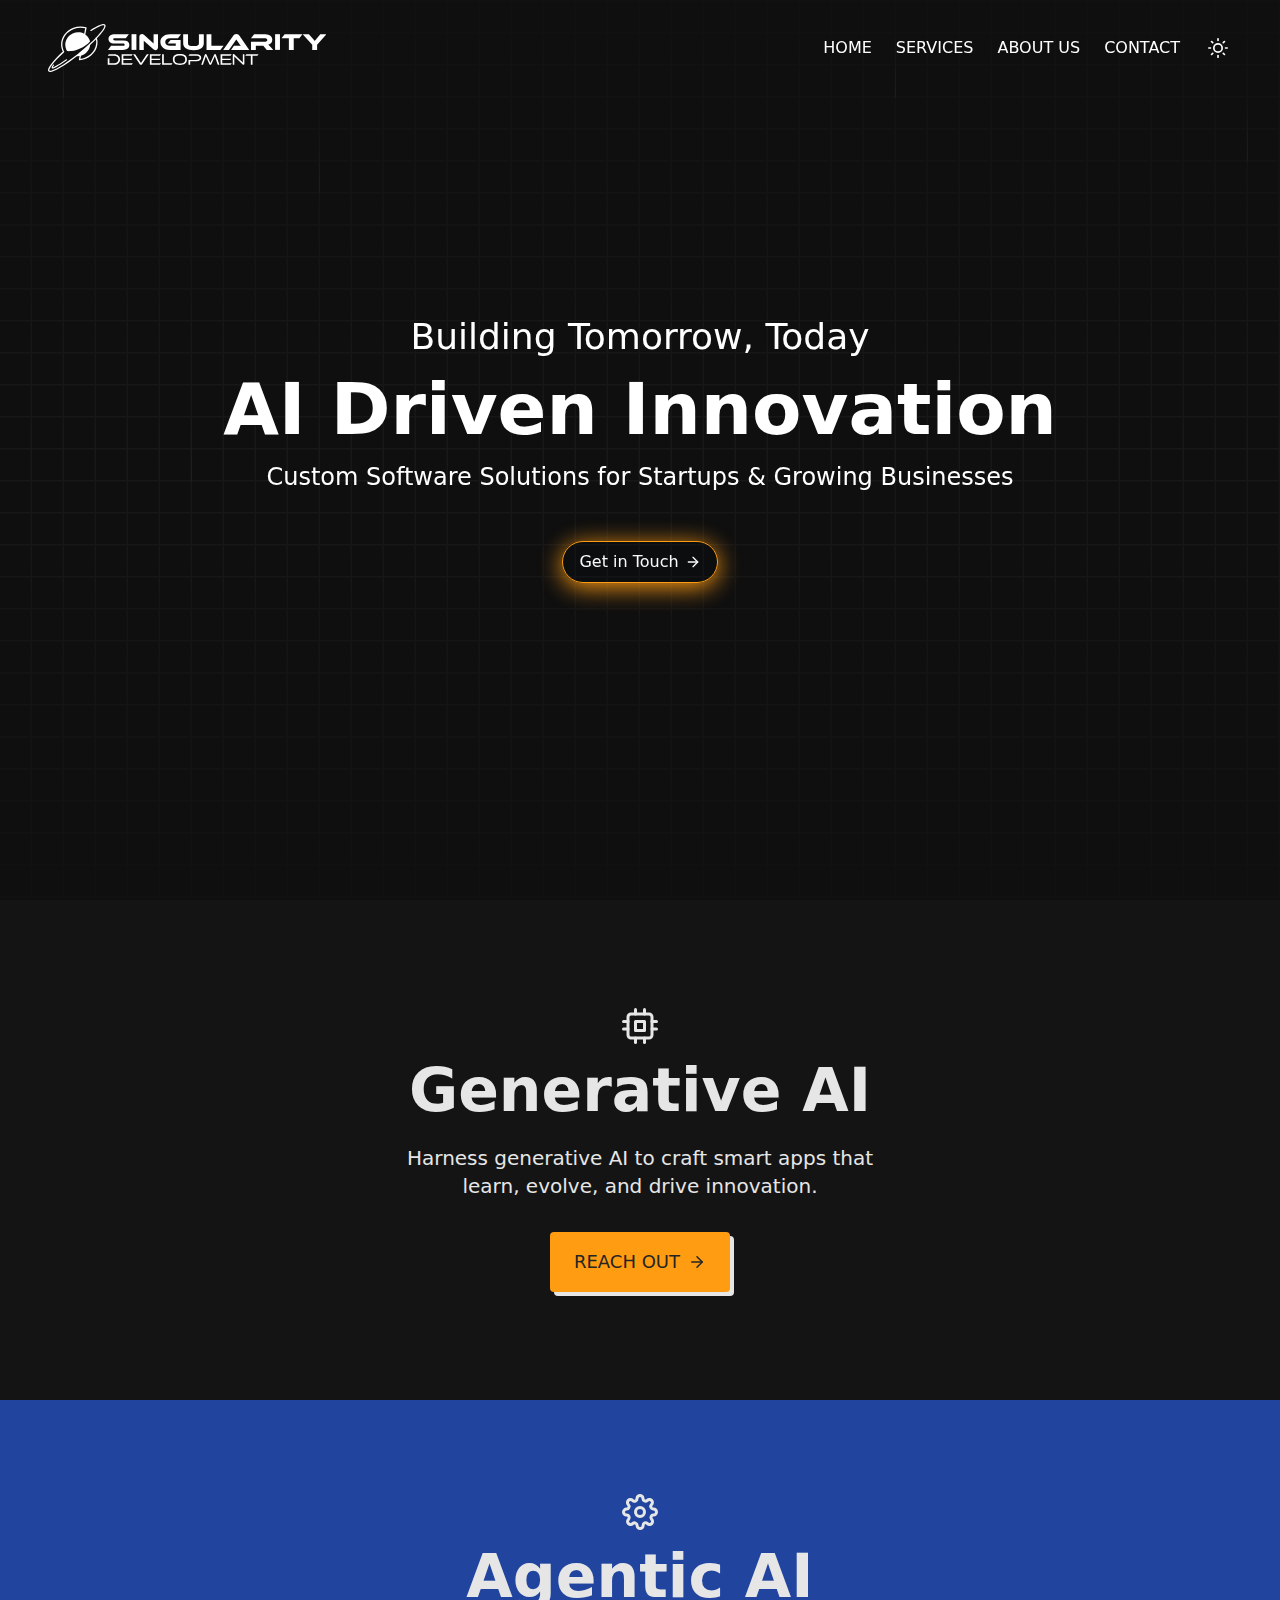
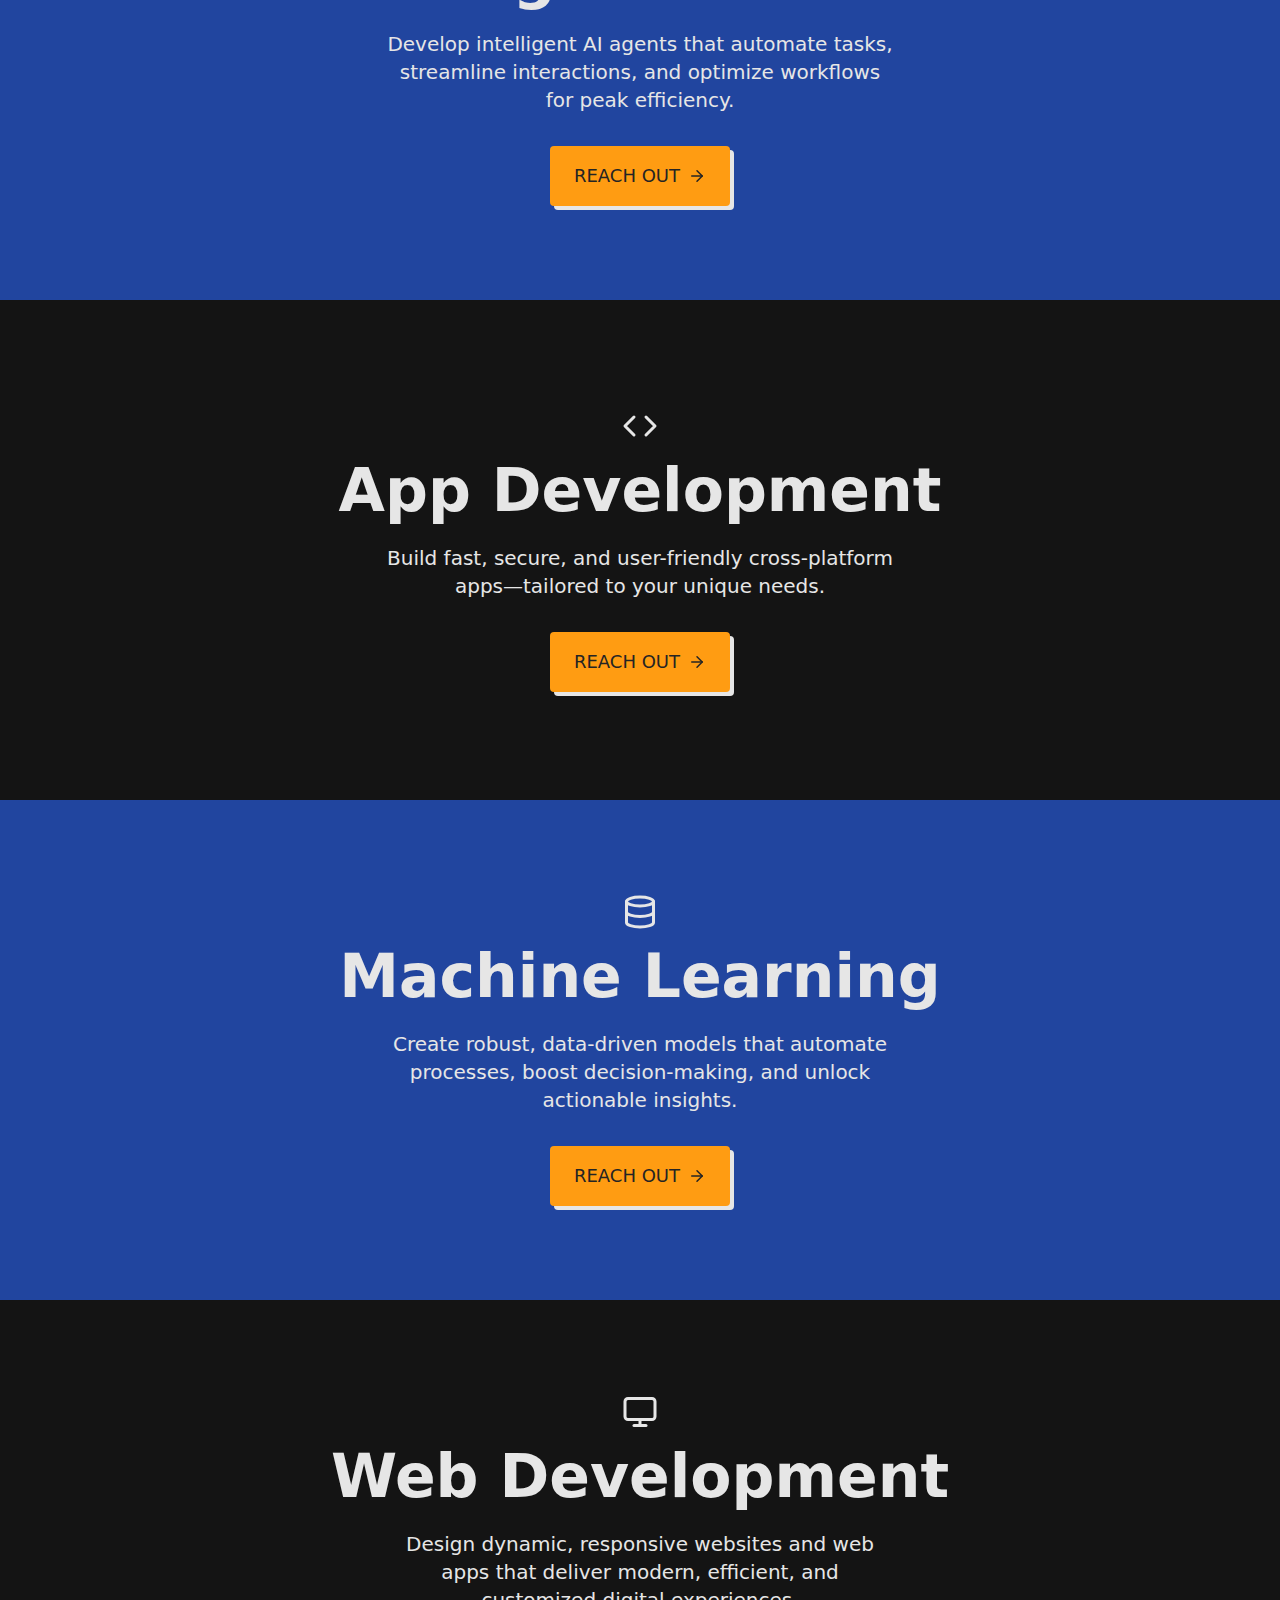
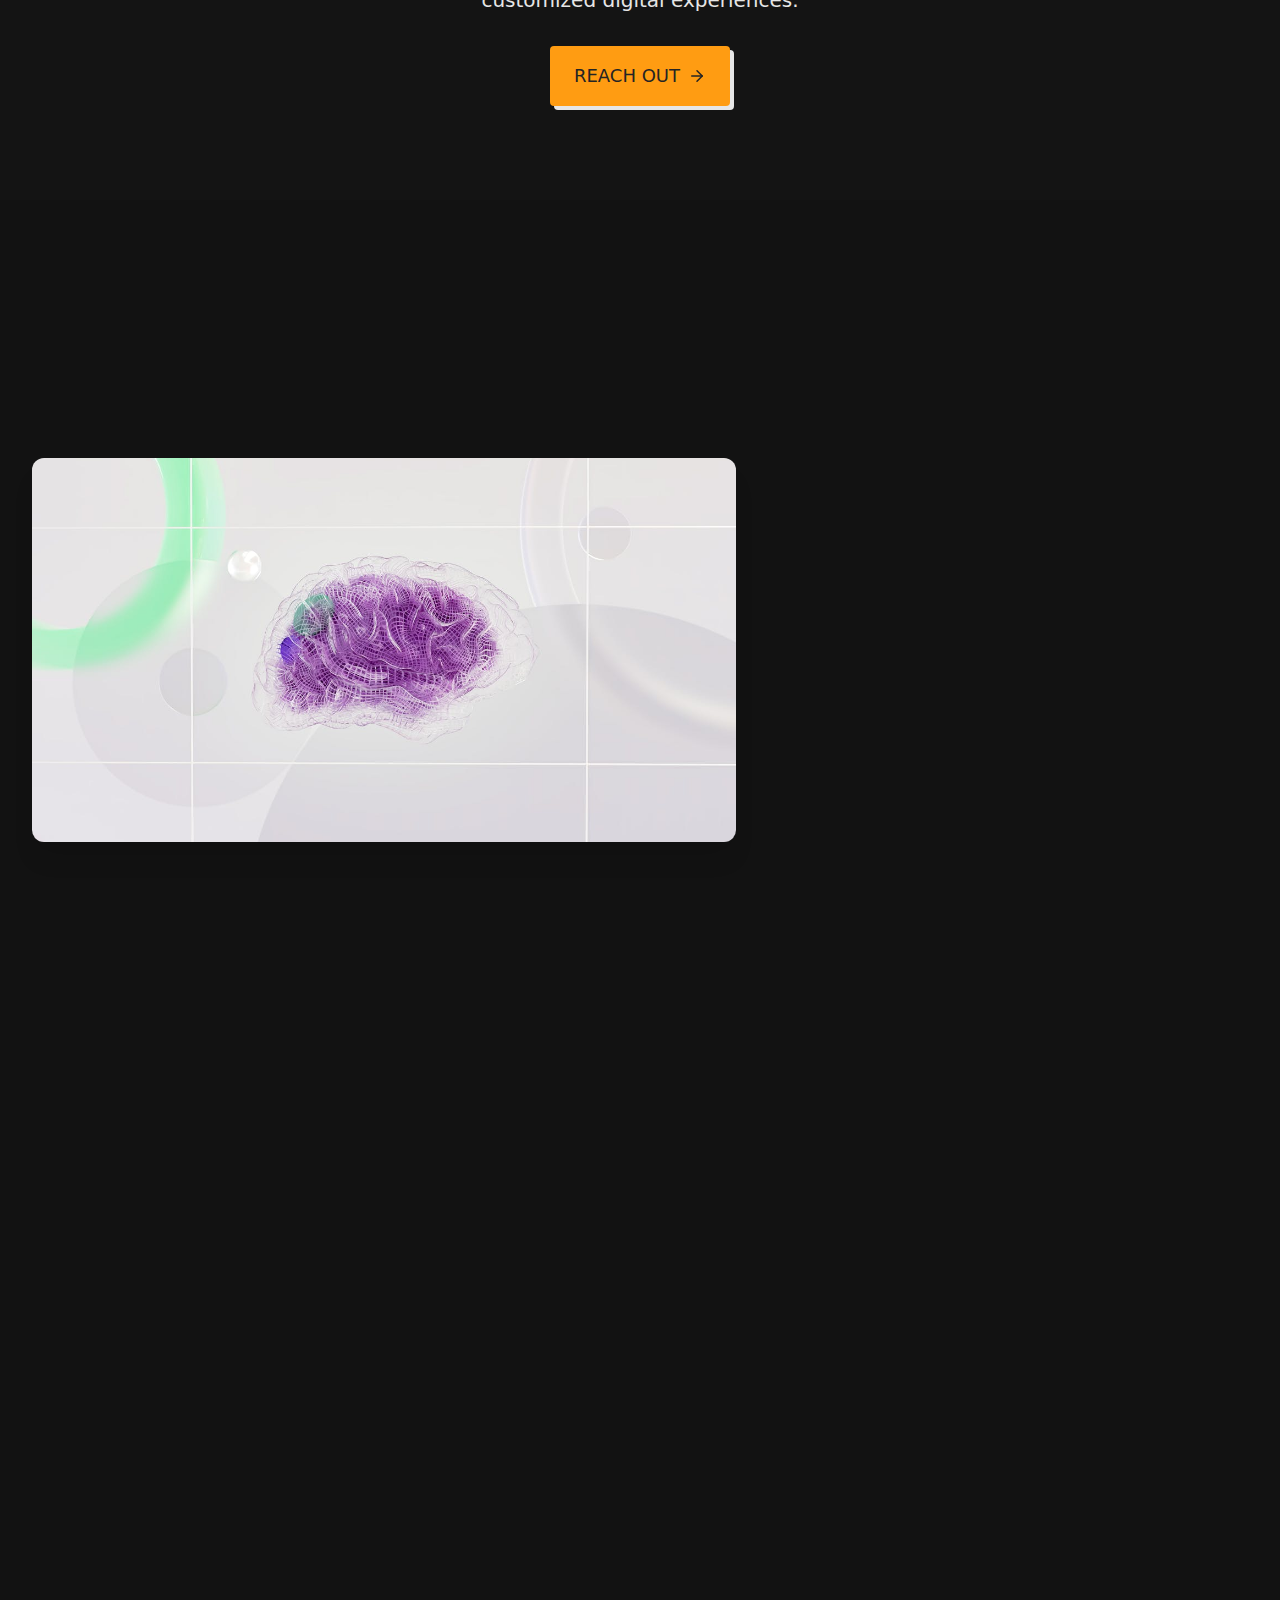
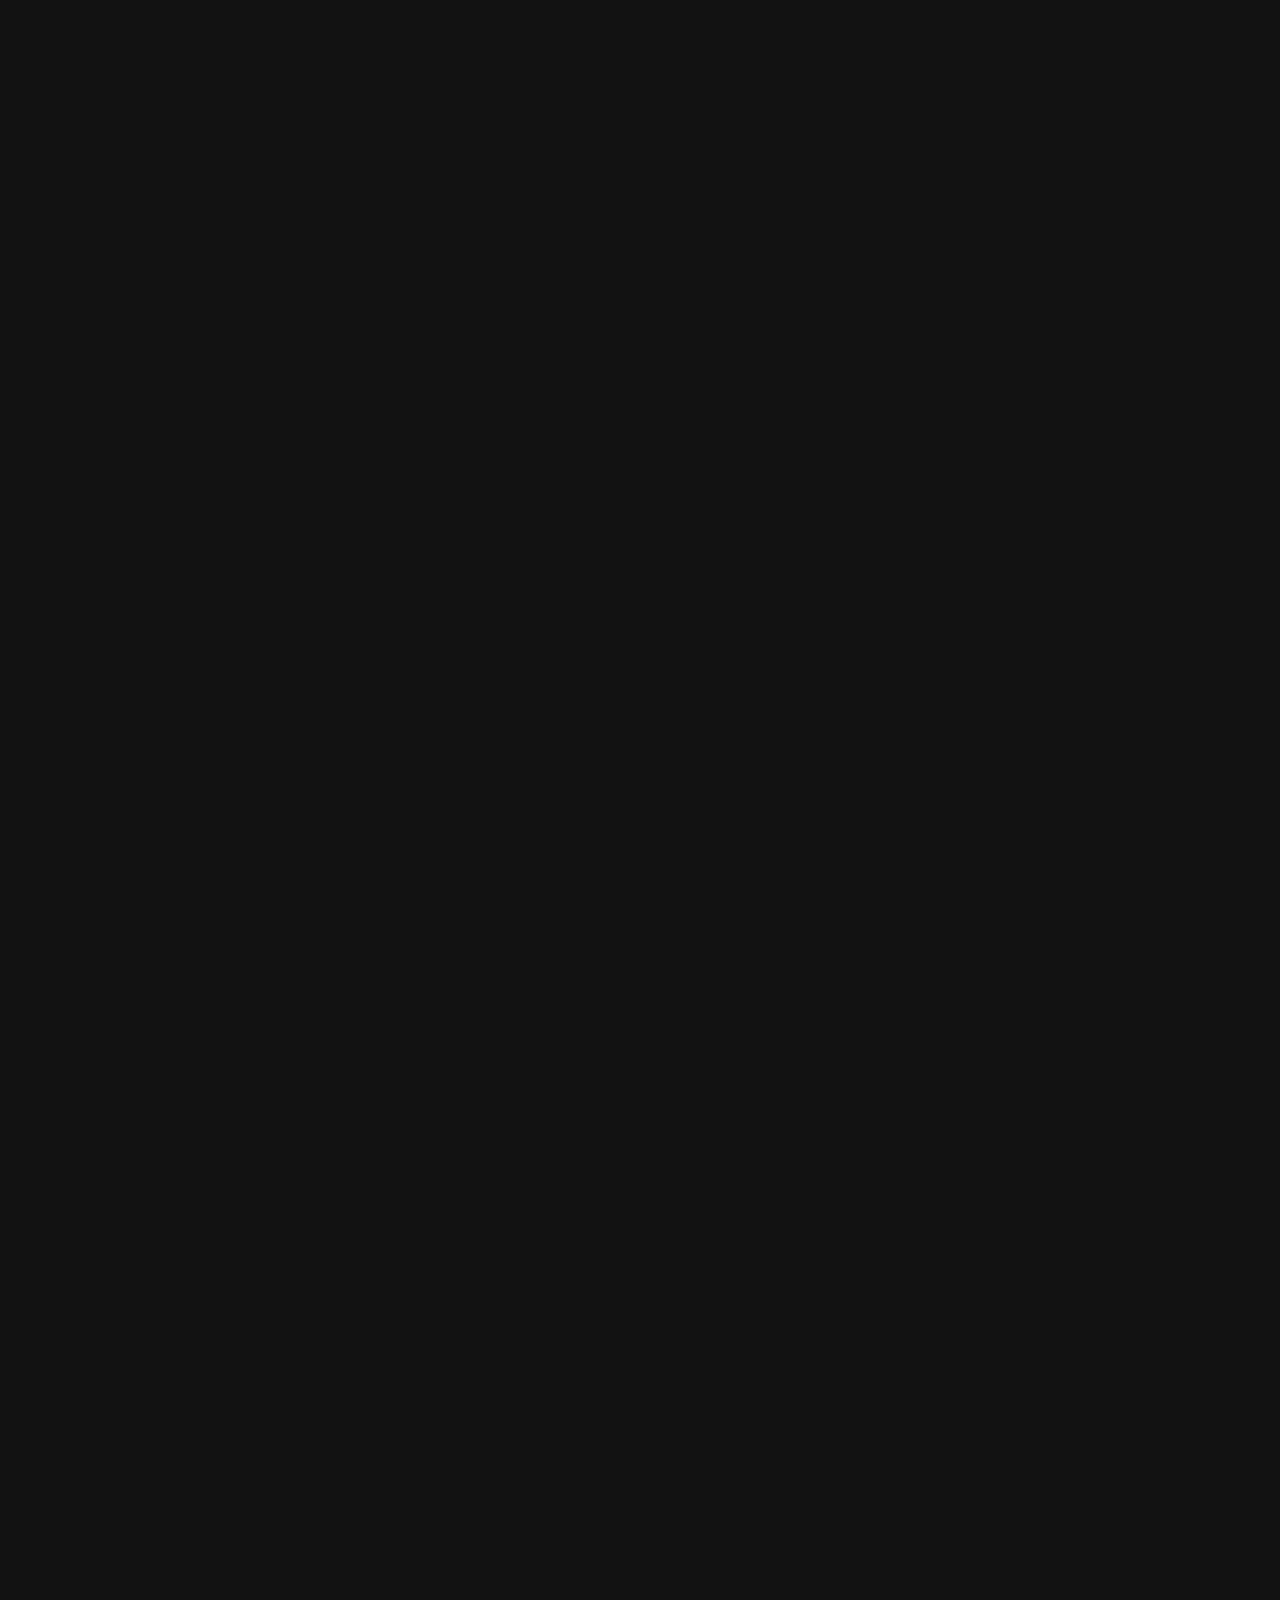
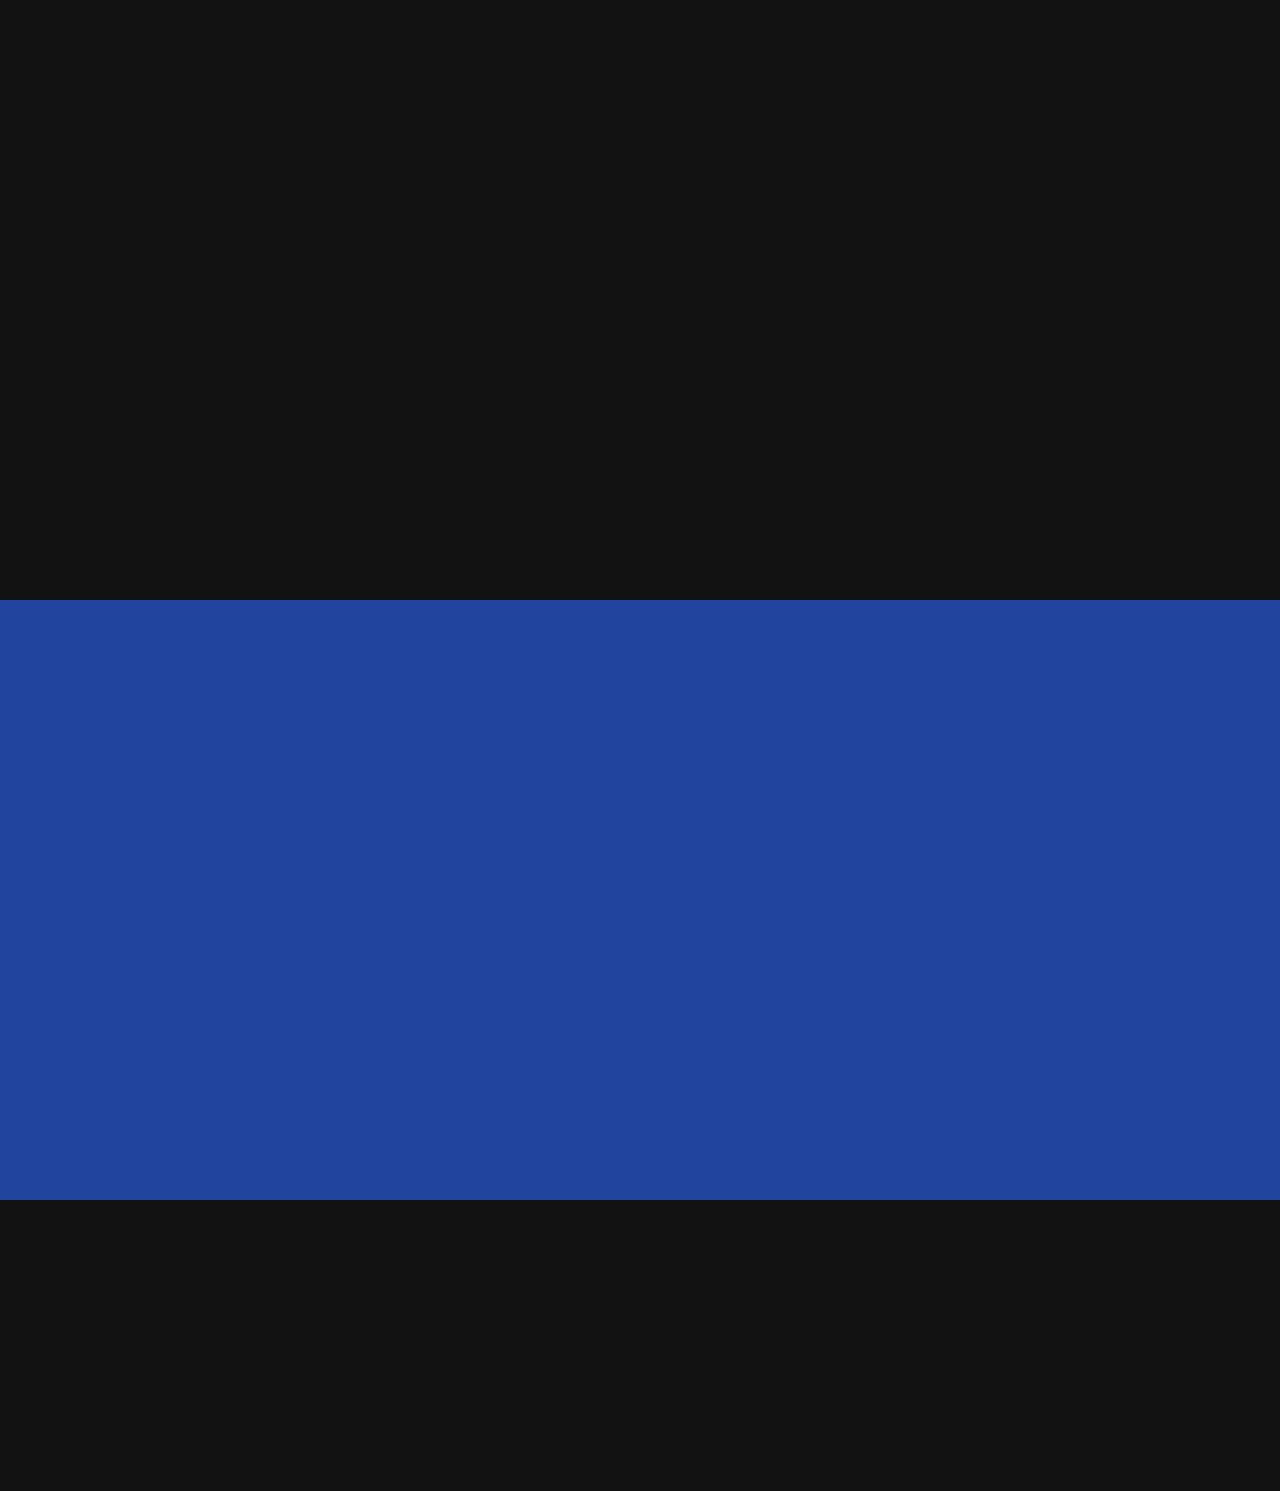
==== commit 0d95121a: "update page title and hero resolution" ====
--- a/index.html
+++ b/index.html
@@ -1,4 +1,4 @@
-<!DOCTYPE html><html lang="en"><head><meta charSet="utf-8"/><meta name="viewport" content="width=device-width, initial-scale=1"/><link rel="preload" href="/_next/static/media/569ce4b8f30dc480-s.p.woff2" as="font" crossorigin="" type="font/woff2"/><link rel="preload" href="/_next/static/media/93f479601ee12b01-s.p.woff2" as="font" crossorigin="" type="font/woff2"/><link rel="stylesheet" href="/_next/static/css/cadc5955e938ca39.css" data-precedence="next"/><link rel="stylesheet" href="/_next/static/css/72b38643b9b200b7.css" data-precedence="next"/><link rel="preload" as="script" fetchPriority="low" href="/_next/static/chunks/webpack-61605ec5b0e2aed8.js"/><script src="/_next/static/chunks/4bd1b696-648fdcc35fdc5053.js" async=""></script><script src="/_next/static/chunks/517-f1427bad08c5cd80.js" async=""></script><script src="/_next/static/chunks/main-app-3ec209943493a46a.js" async=""></script><script src="/_next/static/chunks/ee560e2c-72891a28c0496f55.js" async=""></script><script src="/_next/static/chunks/8e1d74a4-bb553c8dd7f82fd3.js" async=""></script><script src="/_next/static/chunks/515-cfafcc654de464d7.js" async=""></script><script src="/_next/static/chunks/app/layout-3b7342dc652c6182.js" async=""></script><script src="/_next/static/chunks/944-49f410285b5e1781.js" async=""></script><script src="/_next/static/chunks/app/page-e99eb6fb6b324b37.js" async=""></script><meta name="next-size-adjust" content=""/><title>Create Next App</title><meta name="description" content="Generated by create next app"/><link rel="icon" href="/icon.svg?bfc8784377d2b799" type="image/svg+xml" sizes="any"/><script src="/_next/static/chunks/polyfills-42372ed130431b0a.js" noModule=""></script></head><body class="__variable_4d318d __variable_ea5f4b antialiased"><nav aria-label="Main navigation" class="fixed top-0 z-50 w-full px-6 transition-all duration-300 ease-out lg:px-12 bg-transparent text-white py-6 shadow-none"><div class="mx-auto flex max-w-7xl items-center justify-between"><div class="block lg:hidden"><div class="flex items-center gap-2"><a href="#" aria-label="Go to homepage"><svg id="Layer_2" xmlns="http://www.w3.org/2000/svg" viewBox="0 0 354.59 295.41" class="h-12 w-auto" aria-hidden="true"><g id="Layer_1-2" data-name="Layer_1"><path fill="currentColor" class="cls-1" d="M27.77,273.87c-2.3,0-3.54-.83-4.45-1.9-2.94-3.48-.69-9.34,8.03-20.91,1-1.32,2.88-1.59,4.2-.59,1.32,1,1.59,2.88.59,4.2-6.29,8.35-7.67,11.9-7.95,13.22,3.59-.01,18.94-5.02,84.04-50.27,1.36-.95,3.23-.61,4.18.75.95,1.36.61,3.23-.75,4.18-60.16,41.82-80.09,51.33-87.88,51.33ZM28.13,268.53h.01-.01Z"></path><path fill="currentColor" class="cls-1" d="M352.24,4.22c-4.95-6.03-15.41-5.61-32.93,1.31-14.76,5.83-34.52,16.46-57.14,30.75-1.87,1.18-2.43,3.65-1.25,5.52,1.18,1.87,3.65,2.42,5.52,1.25C322.36,7.75,342.97,5.53,346.06,9.3c3.2,3.9-3.47,24.51-51.63,74.61-11.18,11.62-23.72,23.91-37.29,36.52-18.52,17.2-38.56,34.67-59.58,51.92-9.45,7.76-19.11,15.46-28.69,22.9-6.85,5.32-13.72,10.54-20.43,15.54-36.1,26.87-70.19,49.04-96,62.42-30.14,15.62-41.71,15.49-43.79,12.95-1.94-2.36-.23-12.78,18.44-36.85,16.26-20.96,41.13-47.11,71.94-75.63,1.37-1.26,1.68-3.3.76-4.92-2.24-3.92-4.17-8.03-5.76-12.22-18.47-48.86,10.8-105.36,65.24-125.94,22.7-8.58,47.3-9.86,69.7-3.69l-6.61,32.63c-20.74-10.99-46.94-12.18-70.63-.95-38.09,18.05-55.48,61.46-39.49,97.69.26.57.52,1.15.79,1.72,1.48,3.13,3.17,6.08,5.04,8.88,13.94.71,32.12-.05,52.57-5.39,44.49-11.61,73.78-38.14,87.96-53.4-1.09-5.6-2.88-11.14-5.42-16.51-5.44-11.48-13.65-20.79-23.55-27.62l7.91-39.05c.41-2.01-.77-4-2.73-4.61-25-7.83-52.84-6.82-78.37,2.83-58.57,22.14-89.92,83.26-69.89,136.25,1.36,3.59,2.95,7.13,4.76,10.56-30.07,27.99-54.42,53.7-70.54,74.47-18.81,24.25-24.63,39.13-18.31,46.83,2.44,2.97,6.24,4.19,10.86,4.19,11.89,0,29.22-8.07,42.8-15.11,26.18-13.57,60.67-35.98,97.1-63.1,6.75-5.03,13.67-10.29,20.56-15.64,1.17-.91,2.35-1.84,3.52-2.75,5.65.18,11.38-.25,17.09-1.32l-4.21,20.77c-.25,1.23.09,2.5.92,3.44.76.86,1.86,1.35,3,1.35.1,0,.2,0,.3-.01,11.79-.88,23.46-3.49,34.68-7.73,54.97-20.78,86.51-76.45,72.7-127.53,42.49-44.46,59.48-72.58,50.46-83.57ZM226.25,207.84c-8.82,3.34-17.94,5.59-27.16,6.71l3.88-19.13c3.87-1.17,7.71-2.64,11.49-4.43,25.92-12.28,42.24-36.31,45-61.82,1.04-.96,2.09-1.92,3.12-2.88,11.7-10.87,22.64-21.5,32.62-31.69,9.63,45.81-19.51,94.55-68.94,113.24Z"></path></g></svg></a></div></div><div class="hidden lg:block"><div class="flex items-center gap-2"><a href="#" aria-label="Go to homepage"><svg id="Layer_2" xmlns="http://www.w3.org/2000/svg" viewBox="0 0 1713.65 295.41" class="h-12 w-auto" aria-hidden="true"><g id="Layer_1-2" data-name="Layer_1"><path fill="currentColor" class="cls-1" d="M27.77,273.87c-2.3,0-3.54-.83-4.45-1.9-2.94-3.48-.69-9.34,8.03-20.91,1-1.32,2.88-1.59,4.2-.59,1.32,1,1.59,2.88.59,4.2-6.29,8.35-7.67,11.9-7.95,13.22,3.59-.01,18.94-5.02,84.04-50.27,1.36-.95,3.23-.61,4.18.75.95,1.36.61,3.23-.75,4.18-60.16,41.82-80.09,51.33-87.88,51.33ZM28.13,268.53h.01-.01Z"></path><path fill="currentColor" class="cls-1" d="M194.09,223.06c-1.14,0-2.24-.49-3-1.35-.83-.94-1.17-2.21-.92-3.44l6.35-31.33c.44-2.17,2.55-3.56,4.71-3.12,2.17.44,3.56,2.55,3.13,4.71l-5.27,26.03c9.22-1.13,18.33-3.38,27.16-6.71,51.88-19.61,81.41-72.33,67.23-120.02-.63-2.12.58-4.34,2.69-4.97,2.12-.63,4.34.58,4.97,2.69,15.37,51.69-16.29,108.7-72.07,129.78-11.23,4.24-22.9,6.84-34.68,7.73-.1,0-.2.01-.3.01Z"></path><path fill="currentColor" class="cls-1" d="M352.24,4.22c-4.95-6.03-15.41-5.61-32.93,1.31-14.76,5.83-34.52,16.46-57.14,30.75-1.87,1.18-2.43,3.65-1.25,5.52,1.18,1.87,3.65,2.42,5.52,1.25C322.36,7.75,342.97,5.53,346.06,9.3c3.2,3.9-3.47,24.51-51.63,74.61-11.18,11.62-23.72,23.91-37.29,36.52-18.52,17.2-38.56,34.67-59.58,51.92-9.45,7.76-19.11,15.46-28.69,22.9-6.85,5.32-13.72,10.54-20.43,15.54-36.1,26.87-70.19,49.04-96,62.42-30.14,15.62-41.71,15.49-43.79,12.95-1.94-2.36-.23-12.78,18.44-36.85,16.26-20.96,41.13-47.11,71.94-75.63,1.37-1.26,1.68-3.3.76-4.92-2.24-3.92-4.17-8.03-5.76-12.22-18.47-48.86,10.8-105.36,65.24-125.94,22.7-8.58,47.3-9.86,69.7-3.69l-6.61,32.63c-20.74-10.99-46.94-12.18-70.63-.95-38.09,18.05-55.48,61.46-39.49,97.69.26.57.52,1.15.79,1.72,1.48,3.13,3.17,6.08,5.04,8.88,13.94.71,32.12-.05,52.57-5.39,44.49-11.61,73.78-38.14,87.96-53.4-1.09-5.6-2.88-11.14-5.42-16.51-5.44-11.48-13.65-20.79-23.55-27.62l7.91-39.05c.41-2.01-.77-4-2.73-4.61-25-7.83-52.84-6.82-78.37,2.83-58.57,22.14-89.92,83.26-69.89,136.25,1.36,3.59,2.95,7.13,4.76,10.56-30.07,27.99-54.42,53.7-70.54,74.47-18.81,24.25-24.63,39.13-18.31,46.83,2.44,2.97,6.24,4.19,10.86,4.19,11.89,0,29.22-8.07,42.8-15.11,26.18-13.57,60.67-35.98,97.1-63.1,6.75-5.03,13.67-10.29,20.56-15.64,1.17-.91,2.35-1.84,3.52-2.75,12.34.39,25.08-2.1,37.17-7.83,25.92-12.28,42.24-36.31,45-61.82,1.04-.96,2.09-1.92,3.12-2.88,13.68-12.71,26.34-25.1,37.62-36.84,43.67-45.42,61.18-74.1,52.05-85.23Z"></path><g><path fill="currentColor" d="M464.22,101.21c23.54,0,36.25,8.81,36.25,26.43,0,19.79-11.99,31.63-41.45,31.63h-89.97l19.21-24.84h73.08c7.08,0,10.25-2.02,10.25-7.08s-3.18-6.93-10.25-6.93h-52.57c-24.84,0-36.25-11.12-36.25-27.73,0-18.2,12.13-30.04,41.45-30.04h83.91l-19.21,25.13h-67.01c-6.93,0-10.25,1.73-10.25,6.64s3.32,6.79,10.25,6.79h52.57Z"></path><path fill="currentColor" d="M544.07,159.27h-29.9V62.65h29.9v96.62Z"></path><path fill="currentColor" d="M648.63,155.66l-59.21-53.15v56.76h-27.15v-80.16c0-12.85,7.8-18.05,16.32-18.05,3.61,0,7.22.87,11.99,5.2l59.21,53.15v-56.76h27.3v80.01c0,12.85-7.8,18.2-16.46,18.2-3.75,0-7.36-.87-11.99-5.2Z"></path><path fill="currentColor" d="M754.33,98.9h61.81v60.37h-66.29c-33.51,0-58.2-21.23-58.2-49.25s24.7-47.37,58.2-47.37h69.18l-19.35,25.13h-49.83c-16.17,0-28.45,9.82-28.45,23.54s11.84,23.11,28.45,23.11h36.54v-14.01h-49.97l17.91-21.52Z"></path><path fill="currentColor" d="M958.82,117.1c0,29.17-20.07,43.76-60.22,43.76-46.5,0-66.58-14.59-66.58-43.76v-54.45h29.75v54.45c0,14.3,6.07,18.92,36.83,18.92,22.96,0,30.19-5.34,30.19-18.92v-54.45h30.04v54.45Z"></path><path fill="currentColor" d="M1080.41,134.43l-19.35,24.84h-85.35V62.65h29.9v71.78h74.81Z"></path><path fill="currentColor" d="M1126.47,159.27l18.05-24.84h24.26c5.78,0,12.56,0,17.19.29-2.6-3.46-6.64-9.39-9.82-14.01l-17.33-25.56-45.35,64.12h-35.38l61.96-87.37c4.04-5.63,9.97-10.83,19.35-10.83s14.87,4.77,19.06,10.83l60.37,87.37h-112.36Z"></path><path fill="currentColor" d="M1386.56,159.27h-40l-21.52-25.56h-45.93v25.56h-29.9v-49.39h84.05c9.24,0,16.46-4.19,16.46-10.83,0-7.51-6.21-11.27-16.46-11.27h-84.05l19.5-25.13h62.1c21.95,0,49.68,6.93,49.68,34.52,0,15.02-9.39,27.44-25.27,30.62,3.32,2.45,6.93,5.92,13.58,12.71l17.76,18.77Z"></path><path fill="currentColor" d="M1427.56,159.27h-29.9V62.65h29.9v96.62Z"></path><path fill="currentColor" d="M1566.2,62.65l-19.35,25.13h-34.52v71.49h-29.9v-71.49h-45.35l19.35-25.13h109.76Z"></path><path fill="currentColor" d="M1713.65,62.65l-57.34,64.7v31.92h-30.04v-32.06l-58.93-64.56h38.42l23.11,26.86c3.03,3.47,11.12,12.28,13.14,15.16,1.88-2.74,5.2-6.93,12.13-15.31l21.95-26.72h37.55Z"></path></g><g><path fill="currentColor" d="M367.62,250.56v-40.15h10.4v31.39h29.65c14.73,0,25.71-9.92,25.71-23.59s-11.07-23.2-25.71-23.2h-40.05l6.74-8.86h33.31c20.89,0,36.01,13,36.01,31.58s-15.31,32.83-36.01,32.83h-40.05Z"></path><path fill="currentColor" d="M453.3,250.56v-64.41h68.36l-6.84,8.86h-51.13v19.35h54.98l-5.97,7.7h-49.01v19.74h58.44l-6.84,8.76h-62.01Z"></path><path fill="currentColor" d="M523.78,186.14h12.8l35.43,53.34,36.1-53.34h12.23l-41.69,61.33c-1.45,2.12-3.56,3.95-6.84,3.95-3.08,0-5.39-1.73-6.84-3.95l-41.21-61.33Z"></path><path fill="currentColor" d="M627.07,250.56v-64.41h68.36l-6.84,8.86h-51.13v19.35h54.98l-5.97,7.7h-49.01v19.74h58.44l-6.84,8.76h-62.01Z"></path><path fill="currentColor" d="M702.36,250.56v-64.41h10.4v55.65h53.72l-6.84,8.76h-57.29Z"></path><path fill="currentColor" d="M811.73,251.62c-28.79,0-43.23-10.3-43.23-33.31s14.44-33.22,43.23-33.22,43.23,10.2,43.23,33.22-14.44,33.31-43.23,33.31ZM811.73,193.85c-22.82,0-32.83,6.35-32.83,24.46s10.01,24.55,32.83,24.55,32.83-6.45,32.83-24.55-10.01-24.46-32.83-24.46Z"></path><path fill="currentColor" d="M874.98,229.57v20.99h-10.4v-29.65h46.02c12.23,0,22.14-3.47,22.14-12.81,0-10.01-9.05-13.09-22.24-13.09h-46.12l6.93-8.86h42.85c17.72,0,28.98,8.28,28.98,22.05s-11.17,21.38-28.98,21.38h-39.19Z"></path><path fill="currentColor" d="M1044.72,250.56l-18-51.8-21.47,48.62c-1.54,3.46-3.75,4.04-6.16,4.04s-4.62-.58-6.16-4.04l-21.47-48.62-18.1,51.8h-10.21l21.18-60.37c1.06-3.18,3.27-4.91,5.97-4.91s4.81,1.54,5.97,3.85l23.01,50.65,23.01-50.65c.96-2.31,3.08-3.85,5.87-3.85s4.91,1.73,6.07,4.91l20.89,60.37h-10.4Z"></path><path fill="currentColor" d="M1062.13,250.56v-64.41h68.36l-6.84,8.86h-51.13v19.35h54.98l-5.97,7.7h-49.01v19.74h58.44l-6.84,8.76h-62.01Z"></path><path fill="currentColor" d="M1146.56,199.72v50.84h-9.43v-58.73c0-4.62,2.7-6.55,5.78-6.55,1.35,0,2.89.39,4.53,2.02l51.7,49.49v-50.65h9.53v58.44c0,4.62-2.79,6.55-5.87,6.55-1.35,0-2.79-.29-4.43-1.93l-51.8-49.49Z"></path><path fill="currentColor" d="M1248.23,250.56v-55.55h-34.18l7.03-8.86h74.52l-6.84,8.86h-30.04v55.55h-10.49Z"></path></g></g></svg></a></div></div><div class="hidden gap-6 lg:flex"><div class="flex items-center gap-6"><div class="relative h-fit w-fit"><a href="#" class="relative uppercase">Home<span style="transform:scaleX(0)" class="absolute -bottom-2 -left-2 -right-2 h-1 origin-left scale-x-0  rounded-full bg-dark-accent2 transition-transform  duration-300 ease-out"></span></a></div><div class="relative h-fit w-fit"><a href="#services" class="relative uppercase">Services<span style="transform:scaleX(0)" class="absolute -bottom-2 -left-2 -right-2 h-1 origin-left scale-x-0  rounded-full bg-dark-accent2 transition-transform  duration-300 ease-out"></span></a></div><div class="relative h-fit w-fit"><a href="#about" class="relative uppercase">About Us<span style="transform:scaleX(0)" class="absolute -bottom-2 -left-2 -right-2 h-1 origin-left scale-x-0  rounded-full bg-dark-accent2 transition-transform  duration-300 ease-out"></span></a></div><div class="relative h-fit w-fit"><a href="#contact" class="relative uppercase">Contact<span style="transform:scaleX(0)" class="absolute -bottom-2 -left-2 -right-2 h-1 origin-left scale-x-0  rounded-full bg-dark-accent2 transition-transform  duration-300 ease-out"></span></a></div></div></div><div class="block lg:hidden"><button aria-label="Open menu" class="block text-3xl"><svg stroke="currentColor" fill="none" stroke-width="2" viewBox="0 0 24 24" stroke-linecap="round" stroke-linejoin="round" height="1em" width="1em" xmlns="http://www.w3.org/2000/svg"><line x1="3" y1="12" x2="21" y2="12"></line><line x1="3" y1="6" x2="21" y2="6"></line><line x1="3" y1="18" x2="21" y2="18"></line></svg></button></div></div></nav><main class="bg-light-background/0 text-light-text  dark:text-dark-text dark:bg-dark-background/0 "><div class="fixed inset-0 z-[-1] overflow-hidden bg-light-background dark:bg-dark-background"><div style="background-image:url(&quot;data:image/svg+xml,%3csvg xmlns=&#x27;http://www.w3.org/2000/svg&#x27; viewBox=&#x27;0 0 32 32&#x27; width=&#x27;32&#x27; height=&#x27;32&#x27; fill=&#x27;none&#x27; stroke-width=&#x27;2&#x27; stroke=&#x27;rgb(55 55 55 / 0.5)&#x27;%3e%3cpath d=&#x27;M0 .5H31.5V32&#x27;/%3e%3c/svg%3e&quot;)" class="absolute inset-0"><div class="absolute inset-0 bg-gradient-to-b from-light-background/80 via-light-background/0 to-light-background/80  dark:bg-gradient-to-b dark:from-dark-background/80 dark:via-dark-background/0 dark:to-dark-background/80"></div><div class="absolute z-10 h-[64px] w-[1px] bg-gradient-to-b from-light-accent1/0 to-light-accent1  dark:from-dark-accent1/0 dark:to-dark-accent1" style="top:0;left:-1px;opacity:0;transform:none"></div><div class="absolute z-10 h-[64px] w-[1px] bg-gradient-to-b from-light-accent1/0 to-light-accent1  dark:from-dark-accent1/0 dark:to-dark-accent1" style="top:384px;left:-1px;opacity:0;transform:none"></div><div class="absolute z-10 h-[64px] w-[1px] bg-gradient-to-b from-light-accent1/0 to-light-accent1  dark:from-dark-accent1/0 dark:to-dark-accent1" style="top:96px;left:-1px;opacity:0;transform:none"></div><div class="absolute z-10 h-[64px] w-[1px] bg-gradient-to-b from-light-accent1/0 to-light-accent1  dark:from-dark-accent1/0 dark:to-dark-accent1" style="top:288px;left:-1px;opacity:0;transform:none"></div><div class="absolute z-10 h-[64px] w-[1px] bg-gradient-to-b from-light-accent1/0 to-light-accent1  dark:from-dark-accent1/0 dark:to-dark-accent1" style="top:0;left:-1px;opacity:0;transform:none"></div><div class="absolute z-10 h-[64px] w-[1px] bg-gradient-to-b from-light-accent1/0 to-light-accent1  dark:from-dark-accent1/0 dark:to-dark-accent1" style="top:64px;left:-33px;opacity:0;transform:none"></div></div></div><main id="home" aria-label="Hero area for AI Driven Innovation"><section class="relative h-[100vh] w-full"><div aria-hidden="true" role="presentation" class="sticky z-0 w-full h-screen overflow-hidden" style="border-radius:0px;transform:none"><video src="/singularity-hero-vid.mp4" muted="" playsInline="" autoPlay="" class="absolute inset-0 w-full h-full object-cover"></video><div class="absolute inset-0 bg-zinc-950/50" style="opacity:1"></div></div><div class="absolute top-0 left-0 flex h-screen w-full  flex-col items-center justify-center text-white" style="opacity:0;transform:translateY(250px)"><h3 class="mb-2 text-center text-xl md:mb-4 md:text-4xl">Building Tomorrow, Today</h3><h2 class="mb-4 text-center text-4xl font-bold md:text-7xl">AI Driven Innovation</h2><h1 class="text-center text-xl md:mb-4 md:text-2xl w-[60%] mx-auto">Custom Software Solutions for Startups &amp; Growing Businesses</h1><a href="#contact" class="group relative mt-8 flex w-fit items-center gap-1.5  rounded-full bg-gray-950/10 px-4 py-2 text-gray-50  transition-colors hover:bg-gray-950/50" aria-label="Get in Touch" tabindex="0" style="border:1px solid #FF9C12;box-shadow:0px 4px 24px #FF9C12">Get in Touch<svg stroke="currentColor" fill="none" stroke-width="2" viewBox="0 0 24 24" stroke-linecap="round" stroke-linejoin="round" aria-hidden="true" class="transition-transform group-hover:-rotate-45 group-active:-rotate-12" height="1em" width="1em" xmlns="http://www.w3.org/2000/svg"><line x1="5" y1="12" x2="19" y2="12"></line><polyline points="12 5 19 12 12 19"></polyline></svg></a></div></section></main><section id="services" aria-label="Our Services" class="relative"><ul class="list-none m-0 p-0"><li class="sticky top-0 flex w-full origin-top flex-col items-center justify-center px-4 bg-light-background dark:bg-dark-background" style="height:500px;transform:none"><svg stroke="currentColor" fill="none" stroke-width="2" viewBox="0 0 24 24" stroke-linecap="round" stroke-linejoin="round" aria-hidden="true" class="mb-4 text-4xl" height="1em" width="1em" xmlns="http://www.w3.org/2000/svg"><rect x="4" y="4" width="16" height="16" rx="2" ry="2"></rect><rect x="9" y="9" width="6" height="6"></rect><line x1="9" y1="1" x2="9" y2="4"></line><line x1="15" y1="1" x2="15" y2="4"></line><line x1="9" y1="20" x2="9" y2="23"></line><line x1="15" y1="20" x2="15" y2="23"></line><line x1="20" y1="9" x2="23" y2="9"></line><line x1="20" y1="14" x2="23" y2="14"></line><line x1="1" y1="9" x2="4" y2="9"></line><line x1="1" y1="14" x2="4" y2="14"></line></svg><h3 class="mb-6 text-center text-4xl font-semibold md:text-6xl">Generative AI</h3><p class="mb-8 max-w-lg text-center text-lg md:text-xl">Harness generative AI to craft smart apps that learn, evolve, and drive innovation.</p><a href="#contact" class="flex items-center gap-2 rounded px-6 py-4 text-base font-medium uppercase 
+<!DOCTYPE html><html lang="en"><head><meta charSet="utf-8"/><meta name="viewport" content="width=device-width, initial-scale=1"/><link rel="preload" href="/_next/static/media/569ce4b8f30dc480-s.p.woff2" as="font" crossorigin="" type="font/woff2"/><link rel="preload" href="/_next/static/media/93f479601ee12b01-s.p.woff2" as="font" crossorigin="" type="font/woff2"/><link rel="stylesheet" href="/_next/static/css/cadc5955e938ca39.css" data-precedence="next"/><link rel="stylesheet" href="/_next/static/css/72b38643b9b200b7.css" data-precedence="next"/><link rel="preload" as="script" fetchPriority="low" href="/_next/static/chunks/webpack-61605ec5b0e2aed8.js"/><script src="/_next/static/chunks/4bd1b696-648fdcc35fdc5053.js" async=""></script><script src="/_next/static/chunks/517-f1427bad08c5cd80.js" async=""></script><script src="/_next/static/chunks/main-app-3ec209943493a46a.js" async=""></script><script src="/_next/static/chunks/ee560e2c-72891a28c0496f55.js" async=""></script><script src="/_next/static/chunks/8e1d74a4-bb553c8dd7f82fd3.js" async=""></script><script src="/_next/static/chunks/515-cfafcc654de464d7.js" async=""></script><script src="/_next/static/chunks/app/layout-3b7342dc652c6182.js" async=""></script><script src="/_next/static/chunks/944-49f410285b5e1781.js" async=""></script><script src="/_next/static/chunks/app/page-e99eb6fb6b324b37.js" async=""></script><meta name="next-size-adjust" content=""/><title>Singularity Development | Cutting Edge AI Solutions</title><meta name="description" content="Singularity Development provides budget friendly and cutting edge technical solutions for startups and established companies alike."/><link rel="icon" href="/icon.png?d3821363825e1f38" type="image/png" sizes="178x148"/><link rel="apple-touch-icon" href="/apple-icon.png?d3821363825e1f38" type="image/png" sizes="178x148"/><script src="/_next/static/chunks/polyfills-42372ed130431b0a.js" noModule=""></script></head><body class="__variable_4d318d __variable_ea5f4b antialiased"><nav aria-label="Main navigation" class="fixed top-0 z-50 w-full px-6 transition-all duration-300 ease-out lg:px-12 bg-transparent text-white py-6 shadow-none"><div class="mx-auto flex max-w-7xl items-center justify-between"><div class="block lg:hidden"><div class="flex items-center gap-2"><a href="#" aria-label="Go to homepage"><svg id="Layer_2" xmlns="http://www.w3.org/2000/svg" viewBox="0 0 354.59 295.41" class="h-12 w-auto" aria-hidden="true"><g id="Layer_1-2" data-name="Layer_1"><path fill="currentColor" class="cls-1" d="M27.77,273.87c-2.3,0-3.54-.83-4.45-1.9-2.94-3.48-.69-9.34,8.03-20.91,1-1.32,2.88-1.59,4.2-.59,1.32,1,1.59,2.88.59,4.2-6.29,8.35-7.67,11.9-7.95,13.22,3.59-.01,18.94-5.02,84.04-50.27,1.36-.95,3.23-.61,4.18.75.95,1.36.61,3.23-.75,4.18-60.16,41.82-80.09,51.33-87.88,51.33ZM28.13,268.53h.01-.01Z"></path><path fill="currentColor" class="cls-1" d="M352.24,4.22c-4.95-6.03-15.41-5.61-32.93,1.31-14.76,5.83-34.52,16.46-57.14,30.75-1.87,1.18-2.43,3.65-1.25,5.52,1.18,1.87,3.65,2.42,5.52,1.25C322.36,7.75,342.97,5.53,346.06,9.3c3.2,3.9-3.47,24.51-51.63,74.61-11.18,11.62-23.72,23.91-37.29,36.52-18.52,17.2-38.56,34.67-59.58,51.92-9.45,7.76-19.11,15.46-28.69,22.9-6.85,5.32-13.72,10.54-20.43,15.54-36.1,26.87-70.19,49.04-96,62.42-30.14,15.62-41.71,15.49-43.79,12.95-1.94-2.36-.23-12.78,18.44-36.85,16.26-20.96,41.13-47.11,71.94-75.63,1.37-1.26,1.68-3.3.76-4.92-2.24-3.92-4.17-8.03-5.76-12.22-18.47-48.86,10.8-105.36,65.24-125.94,22.7-8.58,47.3-9.86,69.7-3.69l-6.61,32.63c-20.74-10.99-46.94-12.18-70.63-.95-38.09,18.05-55.48,61.46-39.49,97.69.26.57.52,1.15.79,1.72,1.48,3.13,3.17,6.08,5.04,8.88,13.94.71,32.12-.05,52.57-5.39,44.49-11.61,73.78-38.14,87.96-53.4-1.09-5.6-2.88-11.14-5.42-16.51-5.44-11.48-13.65-20.79-23.55-27.62l7.91-39.05c.41-2.01-.77-4-2.73-4.61-25-7.83-52.84-6.82-78.37,2.83-58.57,22.14-89.92,83.26-69.89,136.25,1.36,3.59,2.95,7.13,4.76,10.56-30.07,27.99-54.42,53.7-70.54,74.47-18.81,24.25-24.63,39.13-18.31,46.83,2.44,2.97,6.24,4.19,10.86,4.19,11.89,0,29.22-8.07,42.8-15.11,26.18-13.57,60.67-35.98,97.1-63.1,6.75-5.03,13.67-10.29,20.56-15.64,1.17-.91,2.35-1.84,3.52-2.75,5.65.18,11.38-.25,17.09-1.32l-4.21,20.77c-.25,1.23.09,2.5.92,3.44.76.86,1.86,1.35,3,1.35.1,0,.2,0,.3-.01,11.79-.88,23.46-3.49,34.68-7.73,54.97-20.78,86.51-76.45,72.7-127.53,42.49-44.46,59.48-72.58,50.46-83.57ZM226.25,207.84c-8.82,3.34-17.94,5.59-27.16,6.71l3.88-19.13c3.87-1.17,7.71-2.64,11.49-4.43,25.92-12.28,42.24-36.31,45-61.82,1.04-.96,2.09-1.92,3.12-2.88,11.7-10.87,22.64-21.5,32.62-31.69,9.63,45.81-19.51,94.55-68.94,113.24Z"></path></g></svg></a></div></div><div class="hidden lg:block"><div class="flex items-center gap-2"><a href="#" aria-label="Go to homepage"><svg id="Layer_2" xmlns="http://www.w3.org/2000/svg" viewBox="0 0 1713.65 295.41" class="h-12 w-auto" aria-hidden="true"><g id="Layer_1-2" data-name="Layer_1"><path fill="currentColor" class="cls-1" d="M27.77,273.87c-2.3,0-3.54-.83-4.45-1.9-2.94-3.48-.69-9.34,8.03-20.91,1-1.32,2.88-1.59,4.2-.59,1.32,1,1.59,2.88.59,4.2-6.29,8.35-7.67,11.9-7.95,13.22,3.59-.01,18.94-5.02,84.04-50.27,1.36-.95,3.23-.61,4.18.75.95,1.36.61,3.23-.75,4.18-60.16,41.82-80.09,51.33-87.88,51.33ZM28.13,268.53h.01-.01Z"></path><path fill="currentColor" class="cls-1" d="M194.09,223.06c-1.14,0-2.24-.49-3-1.35-.83-.94-1.17-2.21-.92-3.44l6.35-31.33c.44-2.17,2.55-3.56,4.71-3.12,2.17.44,3.56,2.55,3.13,4.71l-5.27,26.03c9.22-1.13,18.33-3.38,27.16-6.71,51.88-19.61,81.41-72.33,67.23-120.02-.63-2.12.58-4.34,2.69-4.97,2.12-.63,4.34.58,4.97,2.69,15.37,51.69-16.29,108.7-72.07,129.78-11.23,4.24-22.9,6.84-34.68,7.73-.1,0-.2.01-.3.01Z"></path><path fill="currentColor" class="cls-1" d="M352.24,4.22c-4.95-6.03-15.41-5.61-32.93,1.31-14.76,5.83-34.52,16.46-57.14,30.75-1.87,1.18-2.43,3.65-1.25,5.52,1.18,1.87,3.65,2.42,5.52,1.25C322.36,7.75,342.97,5.53,346.06,9.3c3.2,3.9-3.47,24.51-51.63,74.61-11.18,11.62-23.72,23.91-37.29,36.52-18.52,17.2-38.56,34.67-59.58,51.92-9.45,7.76-19.11,15.46-28.69,22.9-6.85,5.32-13.72,10.54-20.43,15.54-36.1,26.87-70.19,49.04-96,62.42-30.14,15.62-41.71,15.49-43.79,12.95-1.94-2.36-.23-12.78,18.44-36.85,16.26-20.96,41.13-47.11,71.94-75.63,1.37-1.26,1.68-3.3.76-4.92-2.24-3.92-4.17-8.03-5.76-12.22-18.47-48.86,10.8-105.36,65.24-125.94,22.7-8.58,47.3-9.86,69.7-3.69l-6.61,32.63c-20.74-10.99-46.94-12.18-70.63-.95-38.09,18.05-55.48,61.46-39.49,97.69.26.57.52,1.15.79,1.72,1.48,3.13,3.17,6.08,5.04,8.88,13.94.71,32.12-.05,52.57-5.39,44.49-11.61,73.78-38.14,87.96-53.4-1.09-5.6-2.88-11.14-5.42-16.51-5.44-11.48-13.65-20.79-23.55-27.62l7.91-39.05c.41-2.01-.77-4-2.73-4.61-25-7.83-52.84-6.82-78.37,2.83-58.57,22.14-89.92,83.26-69.89,136.25,1.36,3.59,2.95,7.13,4.76,10.56-30.07,27.99-54.42,53.7-70.54,74.47-18.81,24.25-24.63,39.13-18.31,46.83,2.44,2.97,6.24,4.19,10.86,4.19,11.89,0,29.22-8.07,42.8-15.11,26.18-13.57,60.67-35.98,97.1-63.1,6.75-5.03,13.67-10.29,20.56-15.64,1.17-.91,2.35-1.84,3.52-2.75,12.34.39,25.08-2.1,37.17-7.83,25.92-12.28,42.24-36.31,45-61.82,1.04-.96,2.09-1.92,3.12-2.88,13.68-12.71,26.34-25.1,37.62-36.84,43.67-45.42,61.18-74.1,52.05-85.23Z"></path><g><path fill="currentColor" d="M464.22,101.21c23.54,0,36.25,8.81,36.25,26.43,0,19.79-11.99,31.63-41.45,31.63h-89.97l19.21-24.84h73.08c7.08,0,10.25-2.02,10.25-7.08s-3.18-6.93-10.25-6.93h-52.57c-24.84,0-36.25-11.12-36.25-27.73,0-18.2,12.13-30.04,41.45-30.04h83.91l-19.21,25.13h-67.01c-6.93,0-10.25,1.73-10.25,6.64s3.32,6.79,10.25,6.79h52.57Z"></path><path fill="currentColor" d="M544.07,159.27h-29.9V62.65h29.9v96.62Z"></path><path fill="currentColor" d="M648.63,155.66l-59.21-53.15v56.76h-27.15v-80.16c0-12.85,7.8-18.05,16.32-18.05,3.61,0,7.22.87,11.99,5.2l59.21,53.15v-56.76h27.3v80.01c0,12.85-7.8,18.2-16.46,18.2-3.75,0-7.36-.87-11.99-5.2Z"></path><path fill="currentColor" d="M754.33,98.9h61.81v60.37h-66.29c-33.51,0-58.2-21.23-58.2-49.25s24.7-47.37,58.2-47.37h69.18l-19.35,25.13h-49.83c-16.17,0-28.45,9.82-28.45,23.54s11.84,23.11,28.45,23.11h36.54v-14.01h-49.97l17.91-21.52Z"></path><path fill="currentColor" d="M958.82,117.1c0,29.17-20.07,43.76-60.22,43.76-46.5,0-66.58-14.59-66.58-43.76v-54.45h29.75v54.45c0,14.3,6.07,18.92,36.83,18.92,22.96,0,30.19-5.34,30.19-18.92v-54.45h30.04v54.45Z"></path><path fill="currentColor" d="M1080.41,134.43l-19.35,24.84h-85.35V62.65h29.9v71.78h74.81Z"></path><path fill="currentColor" d="M1126.47,159.27l18.05-24.84h24.26c5.78,0,12.56,0,17.19.29-2.6-3.46-6.64-9.39-9.82-14.01l-17.33-25.56-45.35,64.12h-35.38l61.96-87.37c4.04-5.63,9.97-10.83,19.35-10.83s14.87,4.77,19.06,10.83l60.37,87.37h-112.36Z"></path><path fill="currentColor" d="M1386.56,159.27h-40l-21.52-25.56h-45.93v25.56h-29.9v-49.39h84.05c9.24,0,16.46-4.19,16.46-10.83,0-7.51-6.21-11.27-16.46-11.27h-84.05l19.5-25.13h62.1c21.95,0,49.68,6.93,49.68,34.52,0,15.02-9.39,27.44-25.27,30.62,3.32,2.45,6.93,5.92,13.58,12.71l17.76,18.77Z"></path><path fill="currentColor" d="M1427.56,159.27h-29.9V62.65h29.9v96.62Z"></path><path fill="currentColor" d="M1566.2,62.65l-19.35,25.13h-34.52v71.49h-29.9v-71.49h-45.35l19.35-25.13h109.76Z"></path><path fill="currentColor" d="M1713.65,62.65l-57.34,64.7v31.92h-30.04v-32.06l-58.93-64.56h38.42l23.11,26.86c3.03,3.47,11.12,12.28,13.14,15.16,1.88-2.74,5.2-6.93,12.13-15.31l21.95-26.72h37.55Z"></path></g><g><path fill="currentColor" d="M367.62,250.56v-40.15h10.4v31.39h29.65c14.73,0,25.71-9.92,25.71-23.59s-11.07-23.2-25.71-23.2h-40.05l6.74-8.86h33.31c20.89,0,36.01,13,36.01,31.58s-15.31,32.83-36.01,32.83h-40.05Z"></path><path fill="currentColor" d="M453.3,250.56v-64.41h68.36l-6.84,8.86h-51.13v19.35h54.98l-5.97,7.7h-49.01v19.74h58.44l-6.84,8.76h-62.01Z"></path><path fill="currentColor" d="M523.78,186.14h12.8l35.43,53.34,36.1-53.34h12.23l-41.69,61.33c-1.45,2.12-3.56,3.95-6.84,3.95-3.08,0-5.39-1.73-6.84-3.95l-41.21-61.33Z"></path><path fill="currentColor" d="M627.07,250.56v-64.41h68.36l-6.84,8.86h-51.13v19.35h54.98l-5.97,7.7h-49.01v19.74h58.44l-6.84,8.76h-62.01Z"></path><path fill="currentColor" d="M702.36,250.56v-64.41h10.4v55.65h53.72l-6.84,8.76h-57.29Z"></path><path fill="currentColor" d="M811.73,251.62c-28.79,0-43.23-10.3-43.23-33.31s14.44-33.22,43.23-33.22,43.23,10.2,43.23,33.22-14.44,33.31-43.23,33.31ZM811.73,193.85c-22.82,0-32.83,6.35-32.83,24.46s10.01,24.55,32.83,24.55,32.83-6.45,32.83-24.55-10.01-24.46-32.83-24.46Z"></path><path fill="currentColor" d="M874.98,229.57v20.99h-10.4v-29.65h46.02c12.23,0,22.14-3.47,22.14-12.81,0-10.01-9.05-13.09-22.24-13.09h-46.12l6.93-8.86h42.85c17.72,0,28.98,8.28,28.98,22.05s-11.17,21.38-28.98,21.38h-39.19Z"></path><path fill="currentColor" d="M1044.72,250.56l-18-51.8-21.47,48.62c-1.54,3.46-3.75,4.04-6.16,4.04s-4.62-.58-6.16-4.04l-21.47-48.62-18.1,51.8h-10.21l21.18-60.37c1.06-3.18,3.27-4.91,5.97-4.91s4.81,1.54,5.97,3.85l23.01,50.65,23.01-50.65c.96-2.31,3.08-3.85,5.87-3.85s4.91,1.73,6.07,4.91l20.89,60.37h-10.4Z"></path><path fill="currentColor" d="M1062.13,250.56v-64.41h68.36l-6.84,8.86h-51.13v19.35h54.98l-5.97,7.7h-49.01v19.74h58.44l-6.84,8.76h-62.01Z"></path><path fill="currentColor" d="M1146.56,199.72v50.84h-9.43v-58.73c0-4.62,2.7-6.55,5.78-6.55,1.35,0,2.89.39,4.53,2.02l51.7,49.49v-50.65h9.53v58.44c0,4.62-2.79,6.55-5.87,6.55-1.35,0-2.79-.29-4.43-1.93l-51.8-49.49Z"></path><path fill="currentColor" d="M1248.23,250.56v-55.55h-34.18l7.03-8.86h74.52l-6.84,8.86h-30.04v55.55h-10.49Z"></path></g></g></svg></a></div></div><div class="hidden gap-6 lg:flex"><div class="flex items-center gap-6"><div class="relative h-fit w-fit"><a href="#" class="relative uppercase">Home<span style="transform:scaleX(0)" class="absolute -bottom-2 -left-2 -right-2 h-1 origin-left scale-x-0  rounded-full bg-dark-accent2 transition-transform  duration-300 ease-out"></span></a></div><div class="relative h-fit w-fit"><a href="#services" class="relative uppercase">Services<span style="transform:scaleX(0)" class="absolute -bottom-2 -left-2 -right-2 h-1 origin-left scale-x-0  rounded-full bg-dark-accent2 transition-transform  duration-300 ease-out"></span></a></div><div class="relative h-fit w-fit"><a href="#about" class="relative uppercase">About Us<span style="transform:scaleX(0)" class="absolute -bottom-2 -left-2 -right-2 h-1 origin-left scale-x-0  rounded-full bg-dark-accent2 transition-transform  duration-300 ease-out"></span></a></div><div class="relative h-fit w-fit"><a href="#contact" class="relative uppercase">Contact<span style="transform:scaleX(0)" class="absolute -bottom-2 -left-2 -right-2 h-1 origin-left scale-x-0  rounded-full bg-dark-accent2 transition-transform  duration-300 ease-out"></span></a></div></div></div><div class="block lg:hidden"><button aria-label="Open menu" class="block text-3xl"><svg stroke="currentColor" fill="none" stroke-width="2" viewBox="0 0 24 24" stroke-linecap="round" stroke-linejoin="round" height="1em" width="1em" xmlns="http://www.w3.org/2000/svg"><line x1="3" y1="12" x2="21" y2="12"></line><line x1="3" y1="6" x2="21" y2="6"></line><line x1="3" y1="18" x2="21" y2="18"></line></svg></button></div></div></nav><main class="bg-light-background/0 text-light-text  dark:text-dark-text dark:bg-dark-background/0 "><div class="fixed inset-0 z-[-1] overflow-hidden bg-light-background dark:bg-dark-background"><div style="background-image:url(&quot;data:image/svg+xml,%3csvg xmlns=&#x27;http://www.w3.org/2000/svg&#x27; viewBox=&#x27;0 0 32 32&#x27; width=&#x27;32&#x27; height=&#x27;32&#x27; fill=&#x27;none&#x27; stroke-width=&#x27;2&#x27; stroke=&#x27;rgb(55 55 55 / 0.5)&#x27;%3e%3cpath d=&#x27;M0 .5H31.5V32&#x27;/%3e%3c/svg%3e&quot;)" class="absolute inset-0"><div class="absolute inset-0 bg-gradient-to-b from-light-background/80 via-light-background/0 to-light-background/80  dark:bg-gradient-to-b dark:from-dark-background/80 dark:via-dark-background/0 dark:to-dark-background/80"></div><div class="absolute z-10 h-[64px] w-[1px] bg-gradient-to-b from-light-accent1/0 to-light-accent1  dark:from-dark-accent1/0 dark:to-dark-accent1" style="top:0;left:-1px;opacity:0;transform:none"></div><div class="absolute z-10 h-[64px] w-[1px] bg-gradient-to-b from-light-accent1/0 to-light-accent1  dark:from-dark-accent1/0 dark:to-dark-accent1" style="top:384px;left:-1px;opacity:0;transform:none"></div><div class="absolute z-10 h-[64px] w-[1px] bg-gradient-to-b from-light-accent1/0 to-light-accent1  dark:from-dark-accent1/0 dark:to-dark-accent1" style="top:96px;left:-1px;opacity:0;transform:none"></div><div class="absolute z-10 h-[64px] w-[1px] bg-gradient-to-b from-light-accent1/0 to-light-accent1  dark:from-dark-accent1/0 dark:to-dark-accent1" style="top:288px;left:-1px;opacity:0;transform:none"></div><div class="absolute z-10 h-[64px] w-[1px] bg-gradient-to-b from-light-accent1/0 to-light-accent1  dark:from-dark-accent1/0 dark:to-dark-accent1" style="top:0;left:-1px;opacity:0;transform:none"></div><div class="absolute z-10 h-[64px] w-[1px] bg-gradient-to-b from-light-accent1/0 to-light-accent1  dark:from-dark-accent1/0 dark:to-dark-accent1" style="top:64px;left:-33px;opacity:0;transform:none"></div></div></div><main id="home" aria-label="Hero area for AI Driven Innovation"><section class="relative h-[100vh] w-full"><div aria-hidden="true" role="presentation" class="sticky z-0 w-full h-screen overflow-hidden" style="border-radius:0px;transform:none"><video src="/singularity-hero-vid.mp4" muted="" playsInline="" autoPlay="" class="absolute inset-0 w-full h-full object-cover"></video><div class="absolute inset-0 bg-zinc-950/50" style="opacity:1"></div></div><div class="absolute top-0 left-0 flex h-screen w-full  flex-col items-center justify-center text-white" style="opacity:0;transform:translateY(250px)"><h3 class="mb-2 text-center text-xl md:mb-4 md:text-4xl">Building Tomorrow, Today</h3><h2 class="mb-4 text-center text-4xl font-bold md:text-7xl">AI Driven Innovation</h2><h1 class="text-center text-xl md:mb-4 md:text-2xl w-[60%] mx-auto">Custom Software Solutions for Startups &amp; Growing Businesses</h1><a href="#contact" class="group relative mt-8 flex w-fit items-center gap-1.5  rounded-full bg-gray-950/10 px-4 py-2 text-gray-50  transition-colors hover:bg-gray-950/50" aria-label="Get in Touch" tabindex="0" style="border:1px solid #FF9C12;box-shadow:0px 4px 24px #FF9C12">Get in Touch<svg stroke="currentColor" fill="none" stroke-width="2" viewBox="0 0 24 24" stroke-linecap="round" stroke-linejoin="round" aria-hidden="true" class="transition-transform group-hover:-rotate-45 group-active:-rotate-12" height="1em" width="1em" xmlns="http://www.w3.org/2000/svg"><line x1="5" y1="12" x2="19" y2="12"></line><polyline points="12 5 19 12 12 19"></polyline></svg></a></div></section></main><section id="services" aria-label="Our Services" class="relative"><ul class="list-none m-0 p-0"><li class="sticky top-0 flex w-full origin-top flex-col items-center justify-center px-4 bg-light-background dark:bg-dark-background" style="height:500px;transform:none"><svg stroke="currentColor" fill="none" stroke-width="2" viewBox="0 0 24 24" stroke-linecap="round" stroke-linejoin="round" aria-hidden="true" class="mb-4 text-4xl" height="1em" width="1em" xmlns="http://www.w3.org/2000/svg"><rect x="4" y="4" width="16" height="16" rx="2" ry="2"></rect><rect x="9" y="9" width="6" height="6"></rect><line x1="9" y1="1" x2="9" y2="4"></line><line x1="15" y1="1" x2="15" y2="4"></line><line x1="9" y1="20" x2="9" y2="23"></line><line x1="15" y1="20" x2="15" y2="23"></line><line x1="20" y1="9" x2="23" y2="9"></line><line x1="20" y1="14" x2="23" y2="14"></line><line x1="1" y1="9" x2="4" y2="9"></line><line x1="1" y1="14" x2="4" y2="14"></line></svg><h3 class="mb-6 text-center text-4xl font-semibold md:text-6xl">Generative AI</h3><p class="mb-8 max-w-lg text-center text-lg md:text-xl">Harness generative AI to craft smart apps that learn, evolve, and drive innovation.</p><a href="#contact" class="flex items-center gap-2 rounded px-6 py-4 text-base font-medium uppercase 
                     text-light-text transition-all hover:-translate-x-0.5 
                     hover:-translate-y-0.5 md:text-lg bg-light-accent2 dark:bg-dark-accent2 
           shadow-[4px_4px_0px_theme(colors.dark.background)] hover:shadow-[8px_8px_0px_theme(colors.dark.background)] dark:shadow-[4px_4px_0px_theme(colors.light.background)] dark:hover:shadow-[8px_8px_0px_theme(colors.light.background)]"><span>Reach Out</span><svg stroke="currentColor" fill="none" stroke-width="2" viewBox="0 0 24 24" stroke-linecap="round" stroke-linejoin="round" aria-hidden="true" height="1em" width="1em" xmlns="http://www.w3.org/2000/svg"><line x1="5" y1="12" x2="19" y2="12"></line><polyline points="12 5 19 12 12 19"></polyline></svg></a></li><li class="sticky top-0 flex w-full origin-top flex-col items-center justify-center px-4 bg-light-accent1 dark:bg-dark-accent1" style="height:500px;transform:none"><svg stroke="currentColor" fill="none" stroke-width="2" viewBox="0 0 24 24" stroke-linecap="round" stroke-linejoin="round" aria-hidden="true" class="mb-4 text-4xl" height="1em" width="1em" xmlns="http://www.w3.org/2000/svg"><circle cx="12" cy="12" r="3"></circle><path d="M19.4 15a1.65 1.65 0 0 0 .33 1.82l.06.06a2 2 0 0 1 0 2.83 2 2 0 0 1-2.83 0l-.06-.06a1.65 1.65 0 0 0-1.82-.33 1.65 1.65 0 0 0-1 1.51V21a2 2 0 0 1-2 2 2 2 0 0 1-2-2v-.09A1.65 1.65 0 0 0 9 19.4a1.65 1.65 0 0 0-1.82.33l-.06.06a2 2 0 0 1-2.83 0 2 2 0 0 1 0-2.83l.06-.06a1.65 1.65 0 0 0 .33-1.82 1.65 1.65 0 0 0-1.51-1H3a2 2 0 0 1-2-2 2 2 0 0 1 2-2h.09A1.65 1.65 0 0 0 4.6 9a1.65 1.65 0 0 0-.33-1.82l-.06-.06a2 2 0 0 1 0-2.83 2 2 0 0 1 2.83 0l.06.06a1.65 1.65 0 0 0 1.82.33H9a1.65 1.65 0 0 0 1-1.51V3a2 2 0 0 1 2-2 2 2 0 0 1 2 2v.09a1.65 1.65 0 0 0 1 1.51 1.65 1.65 0 0 0 1.82-.33l.06-.06a2 2 0 0 1 2.83 0 2 2 0 0 1 0 2.83l-.06.06a1.65 1.65 0 0 0-.33 1.82V9a1.65 1.65 0 0 0 1.51 1H21a2 2 0 0 1 2 2 2 2 0 0 1-2 2h-.09a1.65 1.65 0 0 0-1.51 1z"></path></svg><h3 class="mb-6 text-center text-4xl font-semibold md:text-6xl">Agentic AI</h3><p class="mb-8 max-w-lg text-center text-lg md:text-xl">Develop intelligent AI agents that automate tasks, streamline interactions, and optimize workflows for peak efficiency.</p><a href="#contact" class="flex items-center gap-2 rounded px-6 py-4 text-base font-medium uppercase 
@@ -13,4 +13,4 @@
           shadow-[4px_4px_0px_theme(colors.dark.background)] hover:shadow-[8px_8px_0px_theme(colors.dark.background)] dark:shadow-[4px_4px_0px_theme(colors.light.background)] dark:hover:shadow-[8px_8px_0px_theme(colors.light.background)]"><span>Reach Out</span><svg stroke="currentColor" fill="none" stroke-width="2" viewBox="0 0 24 24" stroke-linecap="round" stroke-linejoin="round" aria-hidden="true" height="1em" width="1em" xmlns="http://www.w3.org/2000/svg"><line x1="5" y1="12" x2="19" y2="12"></line><polyline points="12 5 19 12 12 19"></polyline></svg></a></li><li class="sticky top-0 flex w-full origin-top flex-col items-center justify-center px-4 bg-light-background dark:bg-dark-background" style="height:500px;border-radius:0px;transform:none"><svg stroke="currentColor" fill="none" stroke-width="2" viewBox="0 0 24 24" stroke-linecap="round" stroke-linejoin="round" aria-hidden="true" class="mb-4 text-4xl" height="1em" width="1em" xmlns="http://www.w3.org/2000/svg"><rect x="2" y="3" width="20" height="14" rx="2" ry="2"></rect><line x1="8" y1="21" x2="16" y2="21"></line><line x1="12" y1="17" x2="12" y2="21"></line></svg><h3 class="mb-6 text-center text-4xl font-semibold md:text-6xl">Web Development</h3><p class="mb-8 max-w-lg text-center text-lg md:text-xl">Design dynamic, responsive websites and web apps that deliver modern, efficient, and customized digital experiences.</p><a href="#contact" class="flex items-center gap-2 rounded px-6 py-4 text-base font-medium uppercase 
                     text-light-text transition-all hover:-translate-x-0.5 
                     hover:-translate-y-0.5 md:text-lg bg-light-accent2 dark:bg-dark-accent2 
-          shadow-[4px_4px_0px_theme(colors.dark.background)] hover:shadow-[8px_8px_0px_theme(colors.dark.background)] dark:shadow-[4px_4px_0px_theme(colors.light.background)] dark:hover:shadow-[8px_8px_0px_theme(colors.light.background)]"><span>Reach Out</span><svg stroke="currentColor" fill="none" stroke-width="2" viewBox="0 0 24 24" stroke-linecap="round" stroke-linejoin="round" aria-hidden="true" height="1em" width="1em" xmlns="http://www.w3.org/2000/svg"><line x1="5" y1="12" x2="19" y2="12"></line><polyline points="12 5 19 12 12 19"></polyline></svg></a></li></ul></section><section id="about" aria-label="About Singularity" class="relative mx-auto max-w-7xl"><h2 class="sr-only">About Singularity</h2><div style="justify-content:flex-start" class="pointer-events-none sticky top-0 z-10 hidden h-screen w-full items-center justify-center md:flex"><div class="h-fit w-3/5 rounded-xl p-8"><div class="relative h-96 w-full overflow-hidden rounded-xl shadow-xl" role="img" aria-label="Accessible Innovation"><div class="absolute inset-0 bg-cover bg-center bg-no-repeat" aria-hidden="true" style="background-image:url(/floating-brain.jpg);opacity:0"></div></div></div></div><div class="-mt-[100vh] hidden md:block"></div><article class="relative z-0 flex h-fit md:h-screen" style="justify-content:flex-end"><div class="grid h-full w-full place-content-center px-4 py-12 md:w-2/5 md:px-8 md:py-8"><div style="opacity:0;transform:translateY(25px)"><span class="rounded-full bg-light-accent2 px-2 py-1.5 text-md text-light-text font-medium dark:bg-dark-accent2">About Us</span><h3 class="my-3 text-5xl font-bold">Accessible Innovation</h3><p class="text-xl">At Singularity, we believe every great idea deserves a chance to thrive. By making cutting-edge technology affordable, we help startups and established businesses bring their visions to life. Founded by two passionate computer science and mathematics graduates from Pepperdine University, we combine expertise in software development, AI, machine learning, and business strategy to empower innovators.</p></div><div class="mt-8 block md:hidden" style="opacity:0;transform:translateY(25px)"><div class="relative h-96 w-full overflow-hidden rounded-xl shadow-xl" role="img" aria-label="Accessible Innovation"><div class="absolute inset-0 bg-cover bg-center bg-no-repeat" aria-hidden="true" style="background-image:url(/floating-brain.jpg);opacity:0"></div></div></div></div></article><article class="relative z-0 flex h-fit md:h-screen" style="justify-content:flex-start"><div class="grid h-full w-full place-content-center px-4 py-12 md:w-2/5 md:px-8 md:py-8"><div style="opacity:0;transform:translateY(25px)"><span class="rounded-full bg-light-accent2 px-2 py-1.5 text-md text-light-text font-medium dark:bg-dark-accent2">About Us</span><h3 class="my-3 text-5xl font-bold">From Idea to Impact</h3><p class="text-xl">Even the best ideas can struggle without the right support. That&#x27;s where Singularity comes in—bridging the gap between vision and execution with the technical expertise and strategic insight needed to build market-ready solutions.</p></div><div class="mt-8 block md:hidden" style="opacity:0;transform:translateY(25px)"><div class="relative h-96 w-full overflow-hidden rounded-xl shadow-xl" role="img" aria-label="From Idea to Impact"><div class="absolute inset-0 bg-cover bg-center bg-no-repeat" aria-hidden="true" style="background-image:url(/collaboration.jpg);opacity:0"></div></div></div></div></article><article class="relative z-0 flex h-fit md:h-screen" style="justify-content:flex-end"><div class="grid h-full w-full place-content-center px-4 py-12 md:w-2/5 md:px-8 md:py-8"><div style="opacity:0;transform:translateY(25px)"><span class="rounded-full bg-light-accent2 px-2 py-1.5 text-md text-light-text font-medium dark:bg-dark-accent2">About Us</span><h3 class="my-3 text-5xl font-bold">Empowering Visionaries</h3><p class="text-xl">Our passion is simple: helping dreamers, creators, and entrepreneurs turn bold ideas into reality. With cutting-edge technology and hands-on support, we shape the future—because when the right minds unite, anything is possible.</p></div><div class="mt-8 block md:hidden" style="opacity:0;transform:translateY(25px)"><div class="relative h-96 w-full overflow-hidden rounded-xl shadow-xl" role="img" aria-label="Empowering Visionaries"><div class="absolute inset-0 bg-cover bg-center bg-no-repeat" aria-hidden="true" style="background-image:url(/development.jpg);opacity:0"></div></div></div></div></article><article class="relative z-0 flex h-fit md:h-screen" style="justify-content:flex-start"><div class="grid h-full w-full place-content-center px-4 py-12 md:w-2/5 md:px-8 md:py-8"><div style="opacity:0;transform:translateY(25px)"><span class="rounded-full bg-light-accent2 px-2 py-1.5 text-md text-light-text font-medium dark:bg-dark-accent2">About Us</span><h3 class="my-3 text-5xl font-bold">Profitable Innovation</h3><p class="text-xl">Great technology isn&#x27;t just about innovation—it&#x27;s about impact. We don&#x27;t just build groundbreaking tech: we create scalable, revenue-generating solutions that turn visionary ideas into thriving businesses.</p></div><div class="mt-8 block md:hidden" style="opacity:0;transform:translateY(25px)"><div class="relative h-96 w-full overflow-hidden rounded-xl shadow-xl" role="img" aria-label="Profitable Innovation"><div class="absolute inset-0 bg-cover bg-center bg-no-repeat" aria-hidden="true" style="background-image:url(/profit.jpg);opacity:0"></div></div></div></div></article></section><section id="contact" aria-label="Contact Singularity Dev" class="bg-light-accent1 py-16 dark:bg-dark-accent1"><div class="mx-auto max-w-5xl px-4"><h2 class="mb-12 text-center text-4xl font-bold" style="opacity:0;transform:translateY(50px)">Contact Us</h2><div class="flex flex-col md:flex-row md:space-x-8" style="opacity:0;transform:translateY(50px)"><address class="not-italic md:w-1/3 mb-8 md:mb-0"><div class="mb-4 flex items-center"><svg stroke="currentColor" fill="none" stroke-width="2" viewBox="0 0 24 24" stroke-linecap="round" stroke-linejoin="round" aria-hidden="true" class="mr-2 text-dark-accent2" height="24" width="24" xmlns="http://www.w3.org/2000/svg"><path d="M4 4h16c1.1 0 2 .9 2 2v12c0 1.1-.9 2-2 2H4c-1.1 0-2-.9-2-2V6c0-1.1.9-2 2-2z"></path><polyline points="22,6 12,13 2,6"></polyline></svg><a href="mailto:contact@devsingularity.com" class="text-lg hover:underline">contact@devsingularity.com</a></div><div class="mb-4 flex items-center"><svg stroke="currentColor" fill="none" stroke-width="2" viewBox="0 0 24 24" stroke-linecap="round" stroke-linejoin="round" aria-hidden="true" class="mr-2 text-dark-accent2" height="24" width="24" xmlns="http://www.w3.org/2000/svg"><path d="M22 16.92v3a2 2 0 0 1-2.18 2 19.79 19.79 0 0 1-8.63-3.07 19.5 19.5 0 0 1-6-6 19.79 19.79 0 0 1-3.07-8.67A2 2 0 0 1 4.11 2h3a2 2 0 0 1 2 1.72 12.84 12.84 0 0 0 .7 2.81 2 2 0 0 1-.45 2.11L8.09 9.91a16 16 0 0 0 6 6l1.27-1.27a2 2 0 0 1 2.11-.45 12.84 12.84 0 0 0 2.81.7A2 2 0 0 1 22 16.92z"></path></svg><a href="tel:+15038034054" class="text-lg hover:underline">+1 (503) 803 4054</a></div></address><div class="md:w-2/3"><section aria-label="Terminal Contact Form" class="h-96 bg-dark-background/70 backdrop-blur rounded-lg w-full max-w-3xl mx-auto overflow-y-scroll shadow-xl cursor-text font-mono"><div class="w-full p-3 bg-dark-nav flex items-center gap-1 sticky top-0"><div class="w-3 h-3 rounded-full bg-red-500"></div><div class="w-3 h-3 rounded-full bg-yellow-500"></div><div class="w-3 h-3 rounded-full bg-green-500"></div><span class="text-sm text-slate-200 font-semibold absolute left-[50%] -translate-x-[50%]" aria-hidden="true">contact@devsingularity.com</span></div><div class="p-2 text-slate-100 text-lg"><p class="sr-only" role="status">This is a terminal-style form. You will be prompted for questions one by one. Type your answer and press Enter to move to the next question.</p><p>Hey there! We&#x27;re excited to meet!</p><p class="whitespace-nowrap overflow-hidden font-light">------------------------------------------------------------------------</p><div><p>To start, could you give us <span class="text-dark-accent2">your email?</span></p></div> <form><label for="terminal-input" class="sr-only">Enter your email here</label><input id="terminal-input" type="text" class="sr-only" autoComplete="off" value=""/></form><p><span class="text-emerald-400">➜</span> <span class="text-cyan-300">~</span> <span class="opacity-50">Enter <!-- -->email<!-- -->: </span></p></div></section></div></div></div></section></main><footer role="contentinfo" aria-label="Page footer" class="bg-light-nav text-light-text py-8 md:py-12 dark:bg-dark-nav dark:text-dark-text" style="opacity:0;transform:translateY(50px)"><div class="container mx-auto flex flex-col items-center px-6 text-center md:flex-row md:justify-between md:text-left"><div class="mb-6 md:mb-0"><div class="flex items-center gap-2"><a href="#" aria-label="Go to homepage"><svg id="Layer_2" xmlns="http://www.w3.org/2000/svg" viewBox="0 0 1713.65 295.41" class="h-12 w-auto" aria-hidden="true"><g id="Layer_1-2" data-name="Layer_1"><path fill="currentColor" class="cls-1" d="M27.77,273.87c-2.3,0-3.54-.83-4.45-1.9-2.94-3.48-.69-9.34,8.03-20.91,1-1.32,2.88-1.59,4.2-.59,1.32,1,1.59,2.88.59,4.2-6.29,8.35-7.67,11.9-7.95,13.22,3.59-.01,18.94-5.02,84.04-50.27,1.36-.95,3.23-.61,4.18.75.95,1.36.61,3.23-.75,4.18-60.16,41.82-80.09,51.33-87.88,51.33ZM28.13,268.53h.01-.01Z"></path><path fill="currentColor" class="cls-1" d="M194.09,223.06c-1.14,0-2.24-.49-3-1.35-.83-.94-1.17-2.21-.92-3.44l6.35-31.33c.44-2.17,2.55-3.56,4.71-3.12,2.17.44,3.56,2.55,3.13,4.71l-5.27,26.03c9.22-1.13,18.33-3.38,27.16-6.71,51.88-19.61,81.41-72.33,67.23-120.02-.63-2.12.58-4.34,2.69-4.97,2.12-.63,4.34.58,4.97,2.69,15.37,51.69-16.29,108.7-72.07,129.78-11.23,4.24-22.9,6.84-34.68,7.73-.1,0-.2.01-.3.01Z"></path><path fill="currentColor" class="cls-1" d="M352.24,4.22c-4.95-6.03-15.41-5.61-32.93,1.31-14.76,5.83-34.52,16.46-57.14,30.75-1.87,1.18-2.43,3.65-1.25,5.52,1.18,1.87,3.65,2.42,5.52,1.25C322.36,7.75,342.97,5.53,346.06,9.3c3.2,3.9-3.47,24.51-51.63,74.61-11.18,11.62-23.72,23.91-37.29,36.52-18.52,17.2-38.56,34.67-59.58,51.92-9.45,7.76-19.11,15.46-28.69,22.9-6.85,5.32-13.72,10.54-20.43,15.54-36.1,26.87-70.19,49.04-96,62.42-30.14,15.62-41.71,15.49-43.79,12.95-1.94-2.36-.23-12.78,18.44-36.85,16.26-20.96,41.13-47.11,71.94-75.63,1.37-1.26,1.68-3.3.76-4.92-2.24-3.92-4.17-8.03-5.76-12.22-18.47-48.86,10.8-105.36,65.24-125.94,22.7-8.58,47.3-9.86,69.7-3.69l-6.61,32.63c-20.74-10.99-46.94-12.18-70.63-.95-38.09,18.05-55.48,61.46-39.49,97.69.26.57.52,1.15.79,1.72,1.48,3.13,3.17,6.08,5.04,8.88,13.94.71,32.12-.05,52.57-5.39,44.49-11.61,73.78-38.14,87.96-53.4-1.09-5.6-2.88-11.14-5.42-16.51-5.44-11.48-13.65-20.79-23.55-27.62l7.91-39.05c.41-2.01-.77-4-2.73-4.61-25-7.83-52.84-6.82-78.37,2.83-58.57,22.14-89.92,83.26-69.89,136.25,1.36,3.59,2.95,7.13,4.76,10.56-30.07,27.99-54.42,53.7-70.54,74.47-18.81,24.25-24.63,39.13-18.31,46.83,2.44,2.97,6.24,4.19,10.86,4.19,11.89,0,29.22-8.07,42.8-15.11,26.18-13.57,60.67-35.98,97.1-63.1,6.75-5.03,13.67-10.29,20.56-15.64,1.17-.91,2.35-1.84,3.52-2.75,12.34.39,25.08-2.1,37.17-7.83,25.92-12.28,42.24-36.31,45-61.82,1.04-.96,2.09-1.92,3.12-2.88,13.68-12.71,26.34-25.1,37.62-36.84,43.67-45.42,61.18-74.1,52.05-85.23Z"></path><g><path fill="currentColor" d="M464.22,101.21c23.54,0,36.25,8.81,36.25,26.43,0,19.79-11.99,31.63-41.45,31.63h-89.97l19.21-24.84h73.08c7.08,0,10.25-2.02,10.25-7.08s-3.18-6.93-10.25-6.93h-52.57c-24.84,0-36.25-11.12-36.25-27.73,0-18.2,12.13-30.04,41.45-30.04h83.91l-19.21,25.13h-67.01c-6.93,0-10.25,1.73-10.25,6.64s3.32,6.79,10.25,6.79h52.57Z"></path><path fill="currentColor" d="M544.07,159.27h-29.9V62.65h29.9v96.62Z"></path><path fill="currentColor" d="M648.63,155.66l-59.21-53.15v56.76h-27.15v-80.16c0-12.85,7.8-18.05,16.32-18.05,3.61,0,7.22.87,11.99,5.2l59.21,53.15v-56.76h27.3v80.01c0,12.85-7.8,18.2-16.46,18.2-3.75,0-7.36-.87-11.99-5.2Z"></path><path fill="currentColor" d="M754.33,98.9h61.81v60.37h-66.29c-33.51,0-58.2-21.23-58.2-49.25s24.7-47.37,58.2-47.37h69.18l-19.35,25.13h-49.83c-16.17,0-28.45,9.82-28.45,23.54s11.84,23.11,28.45,23.11h36.54v-14.01h-49.97l17.91-21.52Z"></path><path fill="currentColor" d="M958.82,117.1c0,29.17-20.07,43.76-60.22,43.76-46.5,0-66.58-14.59-66.58-43.76v-54.45h29.75v54.45c0,14.3,6.07,18.92,36.83,18.92,22.96,0,30.19-5.34,30.19-18.92v-54.45h30.04v54.45Z"></path><path fill="currentColor" d="M1080.41,134.43l-19.35,24.84h-85.35V62.65h29.9v71.78h74.81Z"></path><path fill="currentColor" d="M1126.47,159.27l18.05-24.84h24.26c5.78,0,12.56,0,17.19.29-2.6-3.46-6.64-9.39-9.82-14.01l-17.33-25.56-45.35,64.12h-35.38l61.96-87.37c4.04-5.63,9.97-10.83,19.35-10.83s14.87,4.77,19.06,10.83l60.37,87.37h-112.36Z"></path><path fill="currentColor" d="M1386.56,159.27h-40l-21.52-25.56h-45.93v25.56h-29.9v-49.39h84.05c9.24,0,16.46-4.19,16.46-10.83,0-7.51-6.21-11.27-16.46-11.27h-84.05l19.5-25.13h62.1c21.95,0,49.68,6.93,49.68,34.52,0,15.02-9.39,27.44-25.27,30.62,3.32,2.45,6.93,5.92,13.58,12.71l17.76,18.77Z"></path><path fill="currentColor" d="M1427.56,159.27h-29.9V62.65h29.9v96.62Z"></path><path fill="currentColor" d="M1566.2,62.65l-19.35,25.13h-34.52v71.49h-29.9v-71.49h-45.35l19.35-25.13h109.76Z"></path><path fill="currentColor" d="M1713.65,62.65l-57.34,64.7v31.92h-30.04v-32.06l-58.93-64.56h38.42l23.11,26.86c3.03,3.47,11.12,12.28,13.14,15.16,1.88-2.74,5.2-6.93,12.13-15.31l21.95-26.72h37.55Z"></path></g><g><path fill="currentColor" d="M367.62,250.56v-40.15h10.4v31.39h29.65c14.73,0,25.71-9.92,25.71-23.59s-11.07-23.2-25.71-23.2h-40.05l6.74-8.86h33.31c20.89,0,36.01,13,36.01,31.58s-15.31,32.83-36.01,32.83h-40.05Z"></path><path fill="currentColor" d="M453.3,250.56v-64.41h68.36l-6.84,8.86h-51.13v19.35h54.98l-5.97,7.7h-49.01v19.74h58.44l-6.84,8.76h-62.01Z"></path><path fill="currentColor" d="M523.78,186.14h12.8l35.43,53.34,36.1-53.34h12.23l-41.69,61.33c-1.45,2.12-3.56,3.95-6.84,3.95-3.08,0-5.39-1.73-6.84-3.95l-41.21-61.33Z"></path><path fill="currentColor" d="M627.07,250.56v-64.41h68.36l-6.84,8.86h-51.13v19.35h54.98l-5.97,7.7h-49.01v19.74h58.44l-6.84,8.76h-62.01Z"></path><path fill="currentColor" d="M702.36,250.56v-64.41h10.4v55.65h53.72l-6.84,8.76h-57.29Z"></path><path fill="currentColor" d="M811.73,251.62c-28.79,0-43.23-10.3-43.23-33.31s14.44-33.22,43.23-33.22,43.23,10.2,43.23,33.22-14.44,33.31-43.23,33.31ZM811.73,193.85c-22.82,0-32.83,6.35-32.83,24.46s10.01,24.55,32.83,24.55,32.83-6.45,32.83-24.55-10.01-24.46-32.83-24.46Z"></path><path fill="currentColor" d="M874.98,229.57v20.99h-10.4v-29.65h46.02c12.23,0,22.14-3.47,22.14-12.81,0-10.01-9.05-13.09-22.24-13.09h-46.12l6.93-8.86h42.85c17.72,0,28.98,8.28,28.98,22.05s-11.17,21.38-28.98,21.38h-39.19Z"></path><path fill="currentColor" d="M1044.72,250.56l-18-51.8-21.47,48.62c-1.54,3.46-3.75,4.04-6.16,4.04s-4.62-.58-6.16-4.04l-21.47-48.62-18.1,51.8h-10.21l21.18-60.37c1.06-3.18,3.27-4.91,5.97-4.91s4.81,1.54,5.97,3.85l23.01,50.65,23.01-50.65c.96-2.31,3.08-3.85,5.87-3.85s4.91,1.73,6.07,4.91l20.89,60.37h-10.4Z"></path><path fill="currentColor" d="M1062.13,250.56v-64.41h68.36l-6.84,8.86h-51.13v19.35h54.98l-5.97,7.7h-49.01v19.74h58.44l-6.84,8.76h-62.01Z"></path><path fill="currentColor" d="M1146.56,199.72v50.84h-9.43v-58.73c0-4.62,2.7-6.55,5.78-6.55,1.35,0,2.89.39,4.53,2.02l51.7,49.49v-50.65h9.53v58.44c0,4.62-2.79,6.55-5.87,6.55-1.35,0-2.79-.29-4.43-1.93l-51.8-49.49Z"></path><path fill="currentColor" d="M1248.23,250.56v-55.55h-34.18l7.03-8.86h74.52l-6.84,8.86h-30.04v55.55h-10.49Z"></path></g></g></svg></a></div><p class="mt-2 text-sm">Elevating innovation, one step at a time.</p></div><nav aria-label="Footer navigation" class="mb-6 md:mb-0"><ul class="flex flex-col text-sm md:flex-row md:gap-6"><li><a href="#" class="transition hover:text-dark-accent2">Home</a></li><li><a href="#services" class="transition hover:text-dark-accent2">Services</a></li><li><a href="#about" class="transition hover:text-dark-accent2">About</a></li><li><a href="#contact" class="transition hover:text-dark-accent2">Contact</a></li></ul></nav><ul aria-label="Social media links" class="flex gap-4"><li><a href="https://twitter.com" target="_blank" rel="noopener noreferrer" aria-label="Twitter" class="transition hover:text-dark-accent2"><svg stroke="currentColor" fill="currentColor" stroke-width="0" viewBox="0 0 512 512" height="20" width="20" xmlns="http://www.w3.org/2000/svg"><path d="M459.37 151.716c.325 4.548.325 9.097.325 13.645 0 138.72-105.583 298.558-298.558 298.558-59.452 0-114.68-17.219-161.137-47.106 8.447.974 16.568 1.299 25.34 1.299 49.055 0 94.213-16.568 130.274-44.832-46.132-.975-84.792-31.188-98.112-72.772 6.498.974 12.995 1.624 19.818 1.624 9.421 0 18.843-1.3 27.614-3.573-48.081-9.747-84.143-51.98-84.143-102.985v-1.299c13.969 7.797 30.214 12.67 47.431 13.319-28.264-18.843-46.781-51.005-46.781-87.391 0-19.492 5.197-37.36 14.294-52.954 51.655 63.675 129.3 105.258 216.365 109.807-1.624-7.797-2.599-15.918-2.599-24.04 0-57.828 46.782-104.934 104.934-104.934 30.213 0 57.502 12.67 76.67 33.137 23.715-4.548 46.456-13.32 66.599-25.34-7.798 24.366-24.366 44.833-46.132 57.827 21.117-2.273 41.584-8.122 60.426-16.243-14.292 20.791-32.161 39.308-52.628 54.253z"></path></svg></a></li><li><a href="https://github.com" target="_blank" rel="noopener noreferrer" aria-label="GitHub" class="transition hover:text-dark-accent2"><svg stroke="currentColor" fill="currentColor" stroke-width="0" viewBox="0 0 496 512" height="20" width="20" xmlns="http://www.w3.org/2000/svg"><path d="M165.9 397.4c0 2-2.3 3.6-5.2 3.6-3.3.3-5.6-1.3-5.6-3.6 0-2 2.3-3.6 5.2-3.6 3-.3 5.6 1.3 5.6 3.6zm-31.1-4.5c-.7 2 1.3 4.3 4.3 4.9 2.6 1 5.6 0 6.2-2s-1.3-4.3-4.3-5.2c-2.6-.7-5.5.3-6.2 2.3zm44.2-1.7c-2.9.7-4.9 2.6-4.6 4.9.3 2 2.9 3.3 5.9 2.6 2.9-.7 4.9-2.6 4.6-4.6-.3-1.9-3-3.2-5.9-2.9zM244.8 8C106.1 8 0 113.3 0 252c0 110.9 69.8 205.8 169.5 239.2 12.8 2.3 17.3-5.6 17.3-12.1 0-6.2-.3-40.4-.3-61.4 0 0-70 15-84.7-29.8 0 0-11.4-29.1-27.8-36.6 0 0-22.9-15.7 1.6-15.4 0 0 24.9 2 38.6 25.8 21.9 38.6 58.6 27.5 72.9 20.9 2.3-16 8.8-27.1 16-33.7-55.9-6.2-112.3-14.3-112.3-110.5 0-27.5 7.6-41.3 23.6-58.9-2.6-6.5-11.1-33.3 2.6-67.9 20.9-6.5 69 27 69 27 20-5.6 41.5-8.5 62.8-8.5s42.8 2.9 62.8 8.5c0 0 48.1-33.6 69-27 13.7 34.7 5.2 61.4 2.6 67.9 16 17.7 25.8 31.5 25.8 58.9 0 96.5-58.9 104.2-114.8 110.5 9.2 7.9 17 22.9 17 46.4 0 33.7-.3 75.4-.3 83.6 0 6.5 4.6 14.4 17.3 12.1C428.2 457.8 496 362.9 496 252 496 113.3 383.5 8 244.8 8zM97.2 352.9c-1.3 1-1 3.3.7 5.2 1.6 1.6 3.9 2.3 5.2 1 1.3-1 1-3.3-.7-5.2-1.6-1.6-3.9-2.3-5.2-1zm-10.8-8.1c-.7 1.3.3 2.9 2.3 3.9 1.6 1 3.6.7 4.3-.7.7-1.3-.3-2.9-2.3-3.9-2-.6-3.6-.3-4.3.7zm32.4 35.6c-1.6 1.3-1 4.3 1.3 6.2 2.3 2.3 5.2 2.6 6.5 1 1.3-1.3.7-4.3-1.3-6.2-2.2-2.3-5.2-2.6-6.5-1zm-11.4-14.7c-1.6 1-1.6 3.6 0 5.9 1.6 2.3 4.3 3.3 5.6 2.3 1.6-1.3 1.6-3.9 0-6.2-1.4-2.3-4-3.3-5.6-2z"></path></svg></a></li><li><a href="https://linkedin.com" target="_blank" rel="noopener noreferrer" aria-label="LinkedIn" class="transition hover:text-dark-accent2"><svg stroke="currentColor" fill="currentColor" stroke-width="0" viewBox="0 0 448 512" height="20" width="20" xmlns="http://www.w3.org/2000/svg"><path d="M416 32H31.9C14.3 32 0 46.5 0 64.3v383.4C0 465.5 14.3 480 31.9 480H416c17.6 0 32-14.5 32-32.3V64.3c0-17.8-14.4-32.3-32-32.3zM135.4 416H69V202.2h66.5V416zm-33.2-243c-21.3 0-38.5-17.3-38.5-38.5S80.9 96 102.2 96c21.2 0 38.5 17.3 38.5 38.5 0 21.3-17.2 38.5-38.5 38.5zm282.1 243h-66.4V312c0-24.8-.5-56.7-34.5-56.7-34.6 0-39.9 27-39.9 54.9V416h-66.4V202.2h63.7v29.2h.9c8.9-16.8 30.6-34.5 62.9-34.5 67.2 0 79.7 44.3 79.7 101.9V416z"></path></svg></a></li></ul></div><div class="mt-8 border-t border-neutral-700 pt-4 text-center text-sm">© <!-- -->2025<!-- --> Walker Maddox Software Solutions LLC dba Singularity Development. All rights reserved.</div></footer><script src="/_next/static/chunks/webpack-61605ec5b0e2aed8.js" async=""></script><script>(self.__next_f=self.__next_f||[]).push([0])</script><script>self.__next_f.push([1,"1:\"$Sreact.fragment\"\n2:I[3446,[\"844\",\"static/chunks/ee560e2c-72891a28c0496f55.js\",\"711\",\"static/chunks/8e1d74a4-bb553c8dd7f82fd3.js\",\"515\",\"static/chunks/515-cfafcc654de464d7.js\",\"177\",\"static/chunks/app/layout-3b7342dc652c6182.js\"],\"default\"]\n3:I[2316,[\"844\",\"static/chunks/ee560e2c-72891a28c0496f55.js\",\"711\",\"static/chunks/8e1d74a4-bb553c8dd7f82fd3.js\",\"515\",\"static/chunks/515-cfafcc654de464d7.js\",\"177\",\"static/chunks/app/layout-3b7342dc652c6182.js\"],\"default\"]\n4:I[5244,[],\"\"]\n5:I[3866,[],\"\"]\n6:I[8757,[\"844\",\"static/chunks/ee560e2c-72891a28c0496f55.js\",\"711\",\"static/chunks/8e1d74a4-bb553c8dd7f82fd3.js\",\"515\",\"static/chunks/515-cfafcc654de464d7.js\",\"177\",\"static/chunks/app/layout-3b7342dc652c6182.js\"],\"default\"]\n7:I[3330,[\"844\",\"static/chunks/ee560e2c-72891a28c0496f55.js\",\"515\",\"static/chunks/515-cfafcc654de464d7.js\",\"944\",\"static/chunks/944-49f410285b5e1781.js\",\"974\",\"static/chunks/app/page-e99eb6fb6b324b37.js\"],\"default\"]\n8:I[7028,[\"844\",\"static/chunks/ee560e2c-72891a28c0496f55.js\",\"515\",\"static/chunks/515-cfafcc654de464d7.js\",\"944\",\"static/chunks/944-49f410285b5e1781.js\",\"974\",\"static/chunks/app/page-e99eb6fb6b324b37.js\"],\"HomePage\"]\n9:I[2002,[\"844\",\"static/chunks/ee560e2c-72891a28c0496f55.js\",\"515\",\"static/chunks/515-cfafcc654de464d7.js\",\"944\",\"static/chunks/944-49f410285b5e1781.js\",\"974\",\"static/chunks/app/page-e99eb6fb6b324b37.js\"],\"default\"]\na:I[5953,[\"844\",\"static/chunks/ee560e2c-72891a28c0496f55.js\",\"515\",\"static/chunks/515-cfafcc654de464d7.js\",\"944\",\"static/chunks/944-49f410285b5e1781.js\",\"974\",\"static/chunks/app/page-e99eb6fb6b324b37.js\"],\"default\"]\nb:I[8435,[\"844\",\"static/chunks/ee560e2c-72891a28c0496f55.js\",\"515\",\"static/chunks/515-cfafcc654de464d7.js\",\"944\",\"static/chunks/944-49f410285b5e1781.js\",\"974\",\"static/chunks/app/page-e99eb6fb6b324b37.js\"],\"default\"]\nc:I[6213,[],\"OutletBoundary\"]\ne:I[6213,[],\"MetadataBoundary\"]\n10:I[6213,[],\"ViewportBoundary\"]\n12:I[4835,[],\"\"]\n:HL[\"/_next/static/media/569ce4b8f30dc480-s.p.woff2\",\"font\",{\"crossOrigin\":\"\",\"type\":\"font/woff2\"}]\n:HL[\"/_next/static/media/93f47960"])</script><script>self.__next_f.push([1,"1ee12b01-s.p.woff2\",\"font\",{\"crossOrigin\":\"\",\"type\":\"font/woff2\"}]\n:HL[\"/_next/static/css/cadc5955e938ca39.css\",\"style\"]\n:HL[\"/_next/static/css/72b38643b9b200b7.css\",\"style\"]\n"])</script><script>self.__next_f.push([1,"0:{\"P\":null,\"b\":\"MnrypUSrmBpbqhlYbyrwJ\",\"p\":\"\",\"c\":[\"\",\"\"],\"i\":false,\"f\":[[[\"\",{\"children\":[\"__PAGE__\",{}]},\"$undefined\",\"$undefined\",true],[\"\",[\"$\",\"$1\",\"c\",{\"children\":[[[\"$\",\"link\",\"0\",{\"rel\":\"stylesheet\",\"href\":\"/_next/static/css/cadc5955e938ca39.css\",\"precedence\":\"next\",\"crossOrigin\":\"$undefined\",\"nonce\":\"$undefined\"}]],[\"$\",\"html\",null,{\"lang\":\"en\",\"children\":[\"$\",\"body\",null,{\"className\":\"__variable_4d318d __variable_ea5f4b antialiased\",\"suppressHydrationWarning\":true,\"children\":[\"$\",\"$L2\",null,{\"children\":[[\"$\",\"$L3\",null,{}],[\"$\",\"$L4\",null,{\"parallelRouterKey\":\"children\",\"segmentPath\":[\"children\"],\"error\":\"$undefined\",\"errorStyles\":\"$undefined\",\"errorScripts\":\"$undefined\",\"template\":[\"$\",\"$L5\",null,{}],\"templateStyles\":\"$undefined\",\"templateScripts\":\"$undefined\",\"notFound\":[[],[[\"$\",\"title\",null,{\"children\":\"404: This page could not be found.\"}],[\"$\",\"div\",null,{\"style\":{\"fontFamily\":\"system-ui,\\\"Segoe UI\\\",Roboto,Helvetica,Arial,sans-serif,\\\"Apple Color Emoji\\\",\\\"Segoe UI Emoji\\\"\",\"height\":\"100vh\",\"textAlign\":\"center\",\"display\":\"flex\",\"flexDirection\":\"column\",\"alignItems\":\"center\",\"justifyContent\":\"center\"},\"children\":[\"$\",\"div\",null,{\"children\":[[\"$\",\"style\",null,{\"dangerouslySetInnerHTML\":{\"__html\":\"body{color:#000;background:#fff;margin:0}.next-error-h1{border-right:1px solid rgba(0,0,0,.3)}@media (prefers-color-scheme:dark){body{color:#fff;background:#000}.next-error-h1{border-right:1px solid rgba(255,255,255,.3)}}\"}}],[\"$\",\"h1\",null,{\"className\":\"next-error-h1\",\"style\":{\"display\":\"inline-block\",\"margin\":\"0 20px 0 0\",\"padding\":\"0 23px 0 0\",\"fontSize\":24,\"fontWeight\":500,\"verticalAlign\":\"top\",\"lineHeight\":\"49px\"},\"children\":404}],[\"$\",\"div\",null,{\"style\":{\"display\":\"inline-block\"},\"children\":[\"$\",\"h2\",null,{\"style\":{\"fontSize\":14,\"fontWeight\":400,\"lineHeight\":\"49px\",\"margin\":0},\"children\":\"This page could not be found.\"}]}]]}]}]]],\"forbidden\":\"$undefined\",\"unauthorized\":\"$undefined\"}],[\"$\",\"$L6\",null,{}]]}]}]}]]}],{\"children\":[\"__PAGE__\",[\"$\",\"$1\",\"c\",{\"children\":[[\"$\",\"main\",null,{\"className\":\"bg-light-background/0 text-light-text  dark:text-dark-text dark:bg-dark-background/0 \",\"children\":[[\"$\",\"$L7\",null,{}],[\"$\",\"$L8\",null,{}],[\"$\",\"$L9\",null,{}],[\"$\",\"$La\",null,{}],[\"$\",\"$Lb\",null,{}]]}],[[\"$\",\"link\",\"0\",{\"rel\":\"stylesheet\",\"href\":\"/_next/static/css/72b38643b9b200b7.css\",\"precedence\":\"next\",\"crossOrigin\":\"$undefined\",\"nonce\":\"$undefined\"}]],[\"$\",\"$Lc\",null,{\"children\":\"$Ld\"}]]}],{},null,false]},null,false],[\"$\",\"$1\",\"h\",{\"children\":[null,[\"$\",\"$1\",\"JLrsaODNOaWTGrAiHajKl\",{\"children\":[[\"$\",\"$Le\",null,{\"children\":\"$Lf\"}],[\"$\",\"$L10\",null,{\"children\":\"$L11\"}],[\"$\",\"meta\",null,{\"name\":\"next-size-adjust\",\"content\":\"\"}]]}]]}],false]],\"m\":\"$undefined\",\"G\":[\"$12\",\"$undefined\"],\"s\":false,\"S\":true}\n"])</script><script>self.__next_f.push([1,"11:[[\"$\",\"meta\",\"0\",{\"name\":\"viewport\",\"content\":\"width=device-width, initial-scale=1\"}]]\nf:[[\"$\",\"meta\",\"0\",{\"charSet\":\"utf-8\"}],[\"$\",\"title\",\"1\",{\"children\":\"Create Next App\"}],[\"$\",\"meta\",\"2\",{\"name\":\"description\",\"content\":\"Generated by create next app\"}],[\"$\",\"link\",\"3\",{\"rel\":\"icon\",\"href\":\"/icon.svg?bfc8784377d2b799\",\"type\":\"image/svg+xml\",\"sizes\":\"any\"}]]\n"])</script><script>self.__next_f.push([1,"d:null\n"])</script></body></html>+          shadow-[4px_4px_0px_theme(colors.dark.background)] hover:shadow-[8px_8px_0px_theme(colors.dark.background)] dark:shadow-[4px_4px_0px_theme(colors.light.background)] dark:hover:shadow-[8px_8px_0px_theme(colors.light.background)]"><span>Reach Out</span><svg stroke="currentColor" fill="none" stroke-width="2" viewBox="0 0 24 24" stroke-linecap="round" stroke-linejoin="round" aria-hidden="true" height="1em" width="1em" xmlns="http://www.w3.org/2000/svg"><line x1="5" y1="12" x2="19" y2="12"></line><polyline points="12 5 19 12 12 19"></polyline></svg></a></li></ul></section><section id="about" aria-label="About Singularity" class="relative mx-auto max-w-7xl"><h2 class="sr-only">About Singularity</h2><div style="justify-content:flex-start" class="pointer-events-none sticky top-0 z-10 hidden h-screen w-full items-center justify-center md:flex"><div class="h-fit w-3/5 rounded-xl p-8"><div class="relative h-96 w-full overflow-hidden rounded-xl shadow-xl" role="img" aria-label="Accessible Innovation"><div class="absolute inset-0 bg-cover bg-center bg-no-repeat" aria-hidden="true" style="background-image:url(/floating-brain.jpg);opacity:0"></div></div></div></div><div class="-mt-[100vh] hidden md:block"></div><article class="relative z-0 flex h-fit md:h-screen" style="justify-content:flex-end"><div class="grid h-full w-full place-content-center px-4 py-12 md:w-2/5 md:px-8 md:py-8"><div style="opacity:0;transform:translateY(25px)"><span class="rounded-full bg-light-accent2 px-2 py-1.5 text-md text-light-text font-medium dark:bg-dark-accent2">About Us</span><h3 class="my-3 text-5xl font-bold">Accessible Innovation</h3><p class="text-xl">At Singularity, we believe every great idea deserves a chance to thrive. By making cutting-edge technology affordable, we help startups and established businesses bring their visions to life. Founded by two passionate computer science and mathematics graduates from Pepperdine University, we combine expertise in software development, AI, machine learning, and business strategy to empower innovators.</p></div><div class="mt-8 block md:hidden" style="opacity:0;transform:translateY(25px)"><div class="relative h-96 w-full overflow-hidden rounded-xl shadow-xl" role="img" aria-label="Accessible Innovation"><div class="absolute inset-0 bg-cover bg-center bg-no-repeat" aria-hidden="true" style="background-image:url(/floating-brain.jpg);opacity:0"></div></div></div></div></article><article class="relative z-0 flex h-fit md:h-screen" style="justify-content:flex-start"><div class="grid h-full w-full place-content-center px-4 py-12 md:w-2/5 md:px-8 md:py-8"><div style="opacity:0;transform:translateY(25px)"><span class="rounded-full bg-light-accent2 px-2 py-1.5 text-md text-light-text font-medium dark:bg-dark-accent2">About Us</span><h3 class="my-3 text-5xl font-bold">From Idea to Impact</h3><p class="text-xl">Even the best ideas can struggle without the right support. That&#x27;s where Singularity comes in—bridging the gap between vision and execution with the technical expertise and strategic insight needed to build market-ready solutions.</p></div><div class="mt-8 block md:hidden" style="opacity:0;transform:translateY(25px)"><div class="relative h-96 w-full overflow-hidden rounded-xl shadow-xl" role="img" aria-label="From Idea to Impact"><div class="absolute inset-0 bg-cover bg-center bg-no-repeat" aria-hidden="true" style="background-image:url(/collaboration.jpg);opacity:0"></div></div></div></div></article><article class="relative z-0 flex h-fit md:h-screen" style="justify-content:flex-end"><div class="grid h-full w-full place-content-center px-4 py-12 md:w-2/5 md:px-8 md:py-8"><div style="opacity:0;transform:translateY(25px)"><span class="rounded-full bg-light-accent2 px-2 py-1.5 text-md text-light-text font-medium dark:bg-dark-accent2">About Us</span><h3 class="my-3 text-5xl font-bold">Empowering Visionaries</h3><p class="text-xl">Our passion is simple: helping dreamers, creators, and entrepreneurs turn bold ideas into reality. With cutting-edge technology and hands-on support, we shape the future—because when the right minds unite, anything is possible.</p></div><div class="mt-8 block md:hidden" style="opacity:0;transform:translateY(25px)"><div class="relative h-96 w-full overflow-hidden rounded-xl shadow-xl" role="img" aria-label="Empowering Visionaries"><div class="absolute inset-0 bg-cover bg-center bg-no-repeat" aria-hidden="true" style="background-image:url(/development.jpg);opacity:0"></div></div></div></div></article><article class="relative z-0 flex h-fit md:h-screen" style="justify-content:flex-start"><div class="grid h-full w-full place-content-center px-4 py-12 md:w-2/5 md:px-8 md:py-8"><div style="opacity:0;transform:translateY(25px)"><span class="rounded-full bg-light-accent2 px-2 py-1.5 text-md text-light-text font-medium dark:bg-dark-accent2">About Us</span><h3 class="my-3 text-5xl font-bold">Profitable Innovation</h3><p class="text-xl">Great technology isn&#x27;t just about innovation—it&#x27;s about impact. We don&#x27;t just build groundbreaking tech: we create scalable, revenue-generating solutions that turn visionary ideas into thriving businesses.</p></div><div class="mt-8 block md:hidden" style="opacity:0;transform:translateY(25px)"><div class="relative h-96 w-full overflow-hidden rounded-xl shadow-xl" role="img" aria-label="Profitable Innovation"><div class="absolute inset-0 bg-cover bg-center bg-no-repeat" aria-hidden="true" style="background-image:url(/profit.jpg);opacity:0"></div></div></div></div></article></section><section id="contact" aria-label="Contact Singularity Dev" class="bg-light-accent1 py-16 dark:bg-dark-accent1"><div class="mx-auto max-w-5xl px-4"><h2 class="mb-12 text-center text-4xl font-bold" style="opacity:0;transform:translateY(50px)">Contact Us</h2><div class="flex flex-col md:flex-row md:space-x-8" style="opacity:0;transform:translateY(50px)"><address class="not-italic md:w-1/3 mb-8 md:mb-0"><div class="mb-4 flex items-center"><svg stroke="currentColor" fill="none" stroke-width="2" viewBox="0 0 24 24" stroke-linecap="round" stroke-linejoin="round" aria-hidden="true" class="mr-2 text-dark-accent2" height="24" width="24" xmlns="http://www.w3.org/2000/svg"><path d="M4 4h16c1.1 0 2 .9 2 2v12c0 1.1-.9 2-2 2H4c-1.1 0-2-.9-2-2V6c0-1.1.9-2 2-2z"></path><polyline points="22,6 12,13 2,6"></polyline></svg><a href="mailto:contact@devsingularity.com" class="text-lg hover:underline">contact@devsingularity.com</a></div><div class="mb-4 flex items-center"><svg stroke="currentColor" fill="none" stroke-width="2" viewBox="0 0 24 24" stroke-linecap="round" stroke-linejoin="round" aria-hidden="true" class="mr-2 text-dark-accent2" height="24" width="24" xmlns="http://www.w3.org/2000/svg"><path d="M22 16.92v3a2 2 0 0 1-2.18 2 19.79 19.79 0 0 1-8.63-3.07 19.5 19.5 0 0 1-6-6 19.79 19.79 0 0 1-3.07-8.67A2 2 0 0 1 4.11 2h3a2 2 0 0 1 2 1.72 12.84 12.84 0 0 0 .7 2.81 2 2 0 0 1-.45 2.11L8.09 9.91a16 16 0 0 0 6 6l1.27-1.27a2 2 0 0 1 2.11-.45 12.84 12.84 0 0 0 2.81.7A2 2 0 0 1 22 16.92z"></path></svg><a href="tel:+15038034054" class="text-lg hover:underline">+1 (503) 803 4054</a></div></address><div class="md:w-2/3"><section aria-label="Terminal Contact Form" class="h-96 bg-dark-background/70 backdrop-blur rounded-lg w-full max-w-3xl mx-auto overflow-y-scroll shadow-xl cursor-text font-mono"><div class="w-full p-3 bg-dark-nav flex items-center gap-1 sticky top-0"><div class="w-3 h-3 rounded-full bg-red-500"></div><div class="w-3 h-3 rounded-full bg-yellow-500"></div><div class="w-3 h-3 rounded-full bg-green-500"></div><span class="text-sm text-slate-200 font-semibold absolute left-[50%] -translate-x-[50%]" aria-hidden="true">contact@devsingularity.com</span></div><div class="p-2 text-slate-100 text-lg"><p class="sr-only" role="status">This is a terminal-style form. You will be prompted for questions one by one. Type your answer and press Enter to move to the next question.</p><p>Hey there! We&#x27;re excited to meet!</p><p class="whitespace-nowrap overflow-hidden font-light">------------------------------------------------------------------------</p><div><p>To start, could you give us <span class="text-dark-accent2">your email?</span></p></div> <form><label for="terminal-input" class="sr-only">Enter your email here</label><input id="terminal-input" type="text" class="sr-only" autoComplete="off" value=""/></form><p><span class="text-emerald-400">➜</span> <span class="text-cyan-300">~</span> <span class="opacity-50">Enter <!-- -->email<!-- -->: </span></p></div></section></div></div></div></section></main><footer role="contentinfo" aria-label="Page footer" class="bg-light-nav text-light-text py-8 md:py-12 dark:bg-dark-nav dark:text-dark-text" style="opacity:0;transform:translateY(50px)"><div class="container mx-auto flex flex-col items-center px-6 text-center md:flex-row md:justify-between md:text-left"><div class="mb-6 md:mb-0"><div class="flex items-center gap-2"><a href="#" aria-label="Go to homepage"><svg id="Layer_2" xmlns="http://www.w3.org/2000/svg" viewBox="0 0 1713.65 295.41" class="h-12 w-auto" aria-hidden="true"><g id="Layer_1-2" data-name="Layer_1"><path fill="currentColor" class="cls-1" d="M27.77,273.87c-2.3,0-3.54-.83-4.45-1.9-2.94-3.48-.69-9.34,8.03-20.91,1-1.32,2.88-1.59,4.2-.59,1.32,1,1.59,2.88.59,4.2-6.29,8.35-7.67,11.9-7.95,13.22,3.59-.01,18.94-5.02,84.04-50.27,1.36-.95,3.23-.61,4.18.75.95,1.36.61,3.23-.75,4.18-60.16,41.82-80.09,51.33-87.88,51.33ZM28.13,268.53h.01-.01Z"></path><path fill="currentColor" class="cls-1" d="M194.09,223.06c-1.14,0-2.24-.49-3-1.35-.83-.94-1.17-2.21-.92-3.44l6.35-31.33c.44-2.17,2.55-3.56,4.71-3.12,2.17.44,3.56,2.55,3.13,4.71l-5.27,26.03c9.22-1.13,18.33-3.38,27.16-6.71,51.88-19.61,81.41-72.33,67.23-120.02-.63-2.12.58-4.34,2.69-4.97,2.12-.63,4.34.58,4.97,2.69,15.37,51.69-16.29,108.7-72.07,129.78-11.23,4.24-22.9,6.84-34.68,7.73-.1,0-.2.01-.3.01Z"></path><path fill="currentColor" class="cls-1" d="M352.24,4.22c-4.95-6.03-15.41-5.61-32.93,1.31-14.76,5.83-34.52,16.46-57.14,30.75-1.87,1.18-2.43,3.65-1.25,5.52,1.18,1.87,3.65,2.42,5.52,1.25C322.36,7.75,342.97,5.53,346.06,9.3c3.2,3.9-3.47,24.51-51.63,74.61-11.18,11.62-23.72,23.91-37.29,36.52-18.52,17.2-38.56,34.67-59.58,51.92-9.45,7.76-19.11,15.46-28.69,22.9-6.85,5.32-13.72,10.54-20.43,15.54-36.1,26.87-70.19,49.04-96,62.42-30.14,15.62-41.71,15.49-43.79,12.95-1.94-2.36-.23-12.78,18.44-36.85,16.26-20.96,41.13-47.11,71.94-75.63,1.37-1.26,1.68-3.3.76-4.92-2.24-3.92-4.17-8.03-5.76-12.22-18.47-48.86,10.8-105.36,65.24-125.94,22.7-8.58,47.3-9.86,69.7-3.69l-6.61,32.63c-20.74-10.99-46.94-12.18-70.63-.95-38.09,18.05-55.48,61.46-39.49,97.69.26.57.52,1.15.79,1.72,1.48,3.13,3.17,6.08,5.04,8.88,13.94.71,32.12-.05,52.57-5.39,44.49-11.61,73.78-38.14,87.96-53.4-1.09-5.6-2.88-11.14-5.42-16.51-5.44-11.48-13.65-20.79-23.55-27.62l7.91-39.05c.41-2.01-.77-4-2.73-4.61-25-7.83-52.84-6.82-78.37,2.83-58.57,22.14-89.92,83.26-69.89,136.25,1.36,3.59,2.95,7.13,4.76,10.56-30.07,27.99-54.42,53.7-70.54,74.47-18.81,24.25-24.63,39.13-18.31,46.83,2.44,2.97,6.24,4.19,10.86,4.19,11.89,0,29.22-8.07,42.8-15.11,26.18-13.57,60.67-35.98,97.1-63.1,6.75-5.03,13.67-10.29,20.56-15.64,1.17-.91,2.35-1.84,3.52-2.75,12.34.39,25.08-2.1,37.17-7.83,25.92-12.28,42.24-36.31,45-61.82,1.04-.96,2.09-1.92,3.12-2.88,13.68-12.71,26.34-25.1,37.62-36.84,43.67-45.42,61.18-74.1,52.05-85.23Z"></path><g><path fill="currentColor" d="M464.22,101.21c23.54,0,36.25,8.81,36.25,26.43,0,19.79-11.99,31.63-41.45,31.63h-89.97l19.21-24.84h73.08c7.08,0,10.25-2.02,10.25-7.08s-3.18-6.93-10.25-6.93h-52.57c-24.84,0-36.25-11.12-36.25-27.73,0-18.2,12.13-30.04,41.45-30.04h83.91l-19.21,25.13h-67.01c-6.93,0-10.25,1.73-10.25,6.64s3.32,6.79,10.25,6.79h52.57Z"></path><path fill="currentColor" d="M544.07,159.27h-29.9V62.65h29.9v96.62Z"></path><path fill="currentColor" d="M648.63,155.66l-59.21-53.15v56.76h-27.15v-80.16c0-12.85,7.8-18.05,16.32-18.05,3.61,0,7.22.87,11.99,5.2l59.21,53.15v-56.76h27.3v80.01c0,12.85-7.8,18.2-16.46,18.2-3.75,0-7.36-.87-11.99-5.2Z"></path><path fill="currentColor" d="M754.33,98.9h61.81v60.37h-66.29c-33.51,0-58.2-21.23-58.2-49.25s24.7-47.37,58.2-47.37h69.18l-19.35,25.13h-49.83c-16.17,0-28.45,9.82-28.45,23.54s11.84,23.11,28.45,23.11h36.54v-14.01h-49.97l17.91-21.52Z"></path><path fill="currentColor" d="M958.82,117.1c0,29.17-20.07,43.76-60.22,43.76-46.5,0-66.58-14.59-66.58-43.76v-54.45h29.75v54.45c0,14.3,6.07,18.92,36.83,18.92,22.96,0,30.19-5.34,30.19-18.92v-54.45h30.04v54.45Z"></path><path fill="currentColor" d="M1080.41,134.43l-19.35,24.84h-85.35V62.65h29.9v71.78h74.81Z"></path><path fill="currentColor" d="M1126.47,159.27l18.05-24.84h24.26c5.78,0,12.56,0,17.19.29-2.6-3.46-6.64-9.39-9.82-14.01l-17.33-25.56-45.35,64.12h-35.38l61.96-87.37c4.04-5.63,9.97-10.83,19.35-10.83s14.87,4.77,19.06,10.83l60.37,87.37h-112.36Z"></path><path fill="currentColor" d="M1386.56,159.27h-40l-21.52-25.56h-45.93v25.56h-29.9v-49.39h84.05c9.24,0,16.46-4.19,16.46-10.83,0-7.51-6.21-11.27-16.46-11.27h-84.05l19.5-25.13h62.1c21.95,0,49.68,6.93,49.68,34.52,0,15.02-9.39,27.44-25.27,30.62,3.32,2.45,6.93,5.92,13.58,12.71l17.76,18.77Z"></path><path fill="currentColor" d="M1427.56,159.27h-29.9V62.65h29.9v96.62Z"></path><path fill="currentColor" d="M1566.2,62.65l-19.35,25.13h-34.52v71.49h-29.9v-71.49h-45.35l19.35-25.13h109.76Z"></path><path fill="currentColor" d="M1713.65,62.65l-57.34,64.7v31.92h-30.04v-32.06l-58.93-64.56h38.42l23.11,26.86c3.03,3.47,11.12,12.28,13.14,15.16,1.88-2.74,5.2-6.93,12.13-15.31l21.95-26.72h37.55Z"></path></g><g><path fill="currentColor" d="M367.62,250.56v-40.15h10.4v31.39h29.65c14.73,0,25.71-9.92,25.71-23.59s-11.07-23.2-25.71-23.2h-40.05l6.74-8.86h33.31c20.89,0,36.01,13,36.01,31.58s-15.31,32.83-36.01,32.83h-40.05Z"></path><path fill="currentColor" d="M453.3,250.56v-64.41h68.36l-6.84,8.86h-51.13v19.35h54.98l-5.97,7.7h-49.01v19.74h58.44l-6.84,8.76h-62.01Z"></path><path fill="currentColor" d="M523.78,186.14h12.8l35.43,53.34,36.1-53.34h12.23l-41.69,61.33c-1.45,2.12-3.56,3.95-6.84,3.95-3.08,0-5.39-1.73-6.84-3.95l-41.21-61.33Z"></path><path fill="currentColor" d="M627.07,250.56v-64.41h68.36l-6.84,8.86h-51.13v19.35h54.98l-5.97,7.7h-49.01v19.74h58.44l-6.84,8.76h-62.01Z"></path><path fill="currentColor" d="M702.36,250.56v-64.41h10.4v55.65h53.72l-6.84,8.76h-57.29Z"></path><path fill="currentColor" d="M811.73,251.62c-28.79,0-43.23-10.3-43.23-33.31s14.44-33.22,43.23-33.22,43.23,10.2,43.23,33.22-14.44,33.31-43.23,33.31ZM811.73,193.85c-22.82,0-32.83,6.35-32.83,24.46s10.01,24.55,32.83,24.55,32.83-6.45,32.83-24.55-10.01-24.46-32.83-24.46Z"></path><path fill="currentColor" d="M874.98,229.57v20.99h-10.4v-29.65h46.02c12.23,0,22.14-3.47,22.14-12.81,0-10.01-9.05-13.09-22.24-13.09h-46.12l6.93-8.86h42.85c17.72,0,28.98,8.28,28.98,22.05s-11.17,21.38-28.98,21.38h-39.19Z"></path><path fill="currentColor" d="M1044.72,250.56l-18-51.8-21.47,48.62c-1.54,3.46-3.75,4.04-6.16,4.04s-4.62-.58-6.16-4.04l-21.47-48.62-18.1,51.8h-10.21l21.18-60.37c1.06-3.18,3.27-4.91,5.97-4.91s4.81,1.54,5.97,3.85l23.01,50.65,23.01-50.65c.96-2.31,3.08-3.85,5.87-3.85s4.91,1.73,6.07,4.91l20.89,60.37h-10.4Z"></path><path fill="currentColor" d="M1062.13,250.56v-64.41h68.36l-6.84,8.86h-51.13v19.35h54.98l-5.97,7.7h-49.01v19.74h58.44l-6.84,8.76h-62.01Z"></path><path fill="currentColor" d="M1146.56,199.72v50.84h-9.43v-58.73c0-4.62,2.7-6.55,5.78-6.55,1.35,0,2.89.39,4.53,2.02l51.7,49.49v-50.65h9.53v58.44c0,4.62-2.79,6.55-5.87,6.55-1.35,0-2.79-.29-4.43-1.93l-51.8-49.49Z"></path><path fill="currentColor" d="M1248.23,250.56v-55.55h-34.18l7.03-8.86h74.52l-6.84,8.86h-30.04v55.55h-10.49Z"></path></g></g></svg></a></div><p class="mt-2 text-sm">Elevating innovation, one step at a time.</p></div><nav aria-label="Footer navigation" class="mb-6 md:mb-0"><ul class="flex flex-col text-sm md:flex-row md:gap-6"><li><a href="#" class="transition hover:text-dark-accent2">Home</a></li><li><a href="#services" class="transition hover:text-dark-accent2">Services</a></li><li><a href="#about" class="transition hover:text-dark-accent2">About</a></li><li><a href="#contact" class="transition hover:text-dark-accent2">Contact</a></li></ul></nav><ul aria-label="Social media links" class="flex gap-4"><li><a href="https://twitter.com" target="_blank" rel="noopener noreferrer" aria-label="Twitter" class="transition hover:text-dark-accent2"><svg stroke="currentColor" fill="currentColor" stroke-width="0" viewBox="0 0 512 512" height="20" width="20" xmlns="http://www.w3.org/2000/svg"><path d="M459.37 151.716c.325 4.548.325 9.097.325 13.645 0 138.72-105.583 298.558-298.558 298.558-59.452 0-114.68-17.219-161.137-47.106 8.447.974 16.568 1.299 25.34 1.299 49.055 0 94.213-16.568 130.274-44.832-46.132-.975-84.792-31.188-98.112-72.772 6.498.974 12.995 1.624 19.818 1.624 9.421 0 18.843-1.3 27.614-3.573-48.081-9.747-84.143-51.98-84.143-102.985v-1.299c13.969 7.797 30.214 12.67 47.431 13.319-28.264-18.843-46.781-51.005-46.781-87.391 0-19.492 5.197-37.36 14.294-52.954 51.655 63.675 129.3 105.258 216.365 109.807-1.624-7.797-2.599-15.918-2.599-24.04 0-57.828 46.782-104.934 104.934-104.934 30.213 0 57.502 12.67 76.67 33.137 23.715-4.548 46.456-13.32 66.599-25.34-7.798 24.366-24.366 44.833-46.132 57.827 21.117-2.273 41.584-8.122 60.426-16.243-14.292 20.791-32.161 39.308-52.628 54.253z"></path></svg></a></li><li><a href="https://github.com" target="_blank" rel="noopener noreferrer" aria-label="GitHub" class="transition hover:text-dark-accent2"><svg stroke="currentColor" fill="currentColor" stroke-width="0" viewBox="0 0 496 512" height="20" width="20" xmlns="http://www.w3.org/2000/svg"><path d="M165.9 397.4c0 2-2.3 3.6-5.2 3.6-3.3.3-5.6-1.3-5.6-3.6 0-2 2.3-3.6 5.2-3.6 3-.3 5.6 1.3 5.6 3.6zm-31.1-4.5c-.7 2 1.3 4.3 4.3 4.9 2.6 1 5.6 0 6.2-2s-1.3-4.3-4.3-5.2c-2.6-.7-5.5.3-6.2 2.3zm44.2-1.7c-2.9.7-4.9 2.6-4.6 4.9.3 2 2.9 3.3 5.9 2.6 2.9-.7 4.9-2.6 4.6-4.6-.3-1.9-3-3.2-5.9-2.9zM244.8 8C106.1 8 0 113.3 0 252c0 110.9 69.8 205.8 169.5 239.2 12.8 2.3 17.3-5.6 17.3-12.1 0-6.2-.3-40.4-.3-61.4 0 0-70 15-84.7-29.8 0 0-11.4-29.1-27.8-36.6 0 0-22.9-15.7 1.6-15.4 0 0 24.9 2 38.6 25.8 21.9 38.6 58.6 27.5 72.9 20.9 2.3-16 8.8-27.1 16-33.7-55.9-6.2-112.3-14.3-112.3-110.5 0-27.5 7.6-41.3 23.6-58.9-2.6-6.5-11.1-33.3 2.6-67.9 20.9-6.5 69 27 69 27 20-5.6 41.5-8.5 62.8-8.5s42.8 2.9 62.8 8.5c0 0 48.1-33.6 69-27 13.7 34.7 5.2 61.4 2.6 67.9 16 17.7 25.8 31.5 25.8 58.9 0 96.5-58.9 104.2-114.8 110.5 9.2 7.9 17 22.9 17 46.4 0 33.7-.3 75.4-.3 83.6 0 6.5 4.6 14.4 17.3 12.1C428.2 457.8 496 362.9 496 252 496 113.3 383.5 8 244.8 8zM97.2 352.9c-1.3 1-1 3.3.7 5.2 1.6 1.6 3.9 2.3 5.2 1 1.3-1 1-3.3-.7-5.2-1.6-1.6-3.9-2.3-5.2-1zm-10.8-8.1c-.7 1.3.3 2.9 2.3 3.9 1.6 1 3.6.7 4.3-.7.7-1.3-.3-2.9-2.3-3.9-2-.6-3.6-.3-4.3.7zm32.4 35.6c-1.6 1.3-1 4.3 1.3 6.2 2.3 2.3 5.2 2.6 6.5 1 1.3-1.3.7-4.3-1.3-6.2-2.2-2.3-5.2-2.6-6.5-1zm-11.4-14.7c-1.6 1-1.6 3.6 0 5.9 1.6 2.3 4.3 3.3 5.6 2.3 1.6-1.3 1.6-3.9 0-6.2-1.4-2.3-4-3.3-5.6-2z"></path></svg></a></li><li><a href="https://linkedin.com" target="_blank" rel="noopener noreferrer" aria-label="LinkedIn" class="transition hover:text-dark-accent2"><svg stroke="currentColor" fill="currentColor" stroke-width="0" viewBox="0 0 448 512" height="20" width="20" xmlns="http://www.w3.org/2000/svg"><path d="M416 32H31.9C14.3 32 0 46.5 0 64.3v383.4C0 465.5 14.3 480 31.9 480H416c17.6 0 32-14.5 32-32.3V64.3c0-17.8-14.4-32.3-32-32.3zM135.4 416H69V202.2h66.5V416zm-33.2-243c-21.3 0-38.5-17.3-38.5-38.5S80.9 96 102.2 96c21.2 0 38.5 17.3 38.5 38.5 0 21.3-17.2 38.5-38.5 38.5zm282.1 243h-66.4V312c0-24.8-.5-56.7-34.5-56.7-34.6 0-39.9 27-39.9 54.9V416h-66.4V202.2h63.7v29.2h.9c8.9-16.8 30.6-34.5 62.9-34.5 67.2 0 79.7 44.3 79.7 101.9V416z"></path></svg></a></li></ul></div><div class="mt-8 border-t border-neutral-700 pt-4 text-center text-sm">© <!-- -->2025<!-- --> Walker Maddox Software Solutions LLC dba Singularity Development. All rights reserved.</div></footer><script src="/_next/static/chunks/webpack-61605ec5b0e2aed8.js" async=""></script><script>(self.__next_f=self.__next_f||[]).push([0])</script><script>self.__next_f.push([1,"1:\"$Sreact.fragment\"\n2:I[3446,[\"844\",\"static/chunks/ee560e2c-72891a28c0496f55.js\",\"711\",\"static/chunks/8e1d74a4-bb553c8dd7f82fd3.js\",\"515\",\"static/chunks/515-cfafcc654de464d7.js\",\"177\",\"static/chunks/app/layout-3b7342dc652c6182.js\"],\"default\"]\n3:I[2316,[\"844\",\"static/chunks/ee560e2c-72891a28c0496f55.js\",\"711\",\"static/chunks/8e1d74a4-bb553c8dd7f82fd3.js\",\"515\",\"static/chunks/515-cfafcc654de464d7.js\",\"177\",\"static/chunks/app/layout-3b7342dc652c6182.js\"],\"default\"]\n4:I[5244,[],\"\"]\n5:I[3866,[],\"\"]\n6:I[8757,[\"844\",\"static/chunks/ee560e2c-72891a28c0496f55.js\",\"711\",\"static/chunks/8e1d74a4-bb553c8dd7f82fd3.js\",\"515\",\"static/chunks/515-cfafcc654de464d7.js\",\"177\",\"static/chunks/app/layout-3b7342dc652c6182.js\"],\"default\"]\n7:I[3330,[\"844\",\"static/chunks/ee560e2c-72891a28c0496f55.js\",\"515\",\"static/chunks/515-cfafcc654de464d7.js\",\"944\",\"static/chunks/944-49f410285b5e1781.js\",\"974\",\"static/chunks/app/page-e99eb6fb6b324b37.js\"],\"default\"]\n8:I[7028,[\"844\",\"static/chunks/ee560e2c-72891a28c0496f55.js\",\"515\",\"static/chunks/515-cfafcc654de464d7.js\",\"944\",\"static/chunks/944-49f410285b5e1781.js\",\"974\",\"static/chunks/app/page-e99eb6fb6b324b37.js\"],\"HomePage\"]\n9:I[2002,[\"844\",\"static/chunks/ee560e2c-72891a28c0496f55.js\",\"515\",\"static/chunks/515-cfafcc654de464d7.js\",\"944\",\"static/chunks/944-49f410285b5e1781.js\",\"974\",\"static/chunks/app/page-e99eb6fb6b324b37.js\"],\"default\"]\na:I[5953,[\"844\",\"static/chunks/ee560e2c-72891a28c0496f55.js\",\"515\",\"static/chunks/515-cfafcc654de464d7.js\",\"944\",\"static/chunks/944-49f410285b5e1781.js\",\"974\",\"static/chunks/app/page-e99eb6fb6b324b37.js\"],\"default\"]\nb:I[8435,[\"844\",\"static/chunks/ee560e2c-72891a28c0496f55.js\",\"515\",\"static/chunks/515-cfafcc654de464d7.js\",\"944\",\"static/chunks/944-49f410285b5e1781.js\",\"974\",\"static/chunks/app/page-e99eb6fb6b324b37.js\"],\"default\"]\nc:I[6213,[],\"OutletBoundary\"]\ne:I[6213,[],\"MetadataBoundary\"]\n10:I[6213,[],\"ViewportBoundary\"]\n12:I[4835,[],\"\"]\n:HL[\"/_next/static/media/569ce4b8f30dc480-s.p.woff2\",\"font\",{\"crossOrigin\":\"\",\"type\":\"font/woff2\"}]\n:HL[\"/_next/static/media/93f47960"])</script><script>self.__next_f.push([1,"1ee12b01-s.p.woff2\",\"font\",{\"crossOrigin\":\"\",\"type\":\"font/woff2\"}]\n:HL[\"/_next/static/css/cadc5955e938ca39.css\",\"style\"]\n:HL[\"/_next/static/css/72b38643b9b200b7.css\",\"style\"]\n"])</script><script>self.__next_f.push([1,"0:{\"P\":null,\"b\":\"2iFHm3HXYGPN5HtSdDEuf\",\"p\":\"\",\"c\":[\"\",\"\"],\"i\":false,\"f\":[[[\"\",{\"children\":[\"__PAGE__\",{}]},\"$undefined\",\"$undefined\",true],[\"\",[\"$\",\"$1\",\"c\",{\"children\":[[[\"$\",\"link\",\"0\",{\"rel\":\"stylesheet\",\"href\":\"/_next/static/css/cadc5955e938ca39.css\",\"precedence\":\"next\",\"crossOrigin\":\"$undefined\",\"nonce\":\"$undefined\"}]],[\"$\",\"html\",null,{\"lang\":\"en\",\"children\":[\"$\",\"body\",null,{\"className\":\"__variable_4d318d __variable_ea5f4b antialiased\",\"suppressHydrationWarning\":true,\"children\":[\"$\",\"$L2\",null,{\"children\":[[\"$\",\"$L3\",null,{}],[\"$\",\"$L4\",null,{\"parallelRouterKey\":\"children\",\"segmentPath\":[\"children\"],\"error\":\"$undefined\",\"errorStyles\":\"$undefined\",\"errorScripts\":\"$undefined\",\"template\":[\"$\",\"$L5\",null,{}],\"templateStyles\":\"$undefined\",\"templateScripts\":\"$undefined\",\"notFound\":[[],[[\"$\",\"title\",null,{\"children\":\"404: This page could not be found.\"}],[\"$\",\"div\",null,{\"style\":{\"fontFamily\":\"system-ui,\\\"Segoe UI\\\",Roboto,Helvetica,Arial,sans-serif,\\\"Apple Color Emoji\\\",\\\"Segoe UI Emoji\\\"\",\"height\":\"100vh\",\"textAlign\":\"center\",\"display\":\"flex\",\"flexDirection\":\"column\",\"alignItems\":\"center\",\"justifyContent\":\"center\"},\"children\":[\"$\",\"div\",null,{\"children\":[[\"$\",\"style\",null,{\"dangerouslySetInnerHTML\":{\"__html\":\"body{color:#000;background:#fff;margin:0}.next-error-h1{border-right:1px solid rgba(0,0,0,.3)}@media (prefers-color-scheme:dark){body{color:#fff;background:#000}.next-error-h1{border-right:1px solid rgba(255,255,255,.3)}}\"}}],[\"$\",\"h1\",null,{\"className\":\"next-error-h1\",\"style\":{\"display\":\"inline-block\",\"margin\":\"0 20px 0 0\",\"padding\":\"0 23px 0 0\",\"fontSize\":24,\"fontWeight\":500,\"verticalAlign\":\"top\",\"lineHeight\":\"49px\"},\"children\":404}],[\"$\",\"div\",null,{\"style\":{\"display\":\"inline-block\"},\"children\":[\"$\",\"h2\",null,{\"style\":{\"fontSize\":14,\"fontWeight\":400,\"lineHeight\":\"49px\",\"margin\":0},\"children\":\"This page could not be found.\"}]}]]}]}]]],\"forbidden\":\"$undefined\",\"unauthorized\":\"$undefined\"}],[\"$\",\"$L6\",null,{}]]}]}]}]]}],{\"children\":[\"__PAGE__\",[\"$\",\"$1\",\"c\",{\"children\":[[\"$\",\"main\",null,{\"className\":\"bg-light-background/0 text-light-text  dark:text-dark-text dark:bg-dark-background/0 \",\"children\":[[\"$\",\"$L7\",null,{}],[\"$\",\"$L8\",null,{}],[\"$\",\"$L9\",null,{}],[\"$\",\"$La\",null,{}],[\"$\",\"$Lb\",null,{}]]}],[[\"$\",\"link\",\"0\",{\"rel\":\"stylesheet\",\"href\":\"/_next/static/css/72b38643b9b200b7.css\",\"precedence\":\"next\",\"crossOrigin\":\"$undefined\",\"nonce\":\"$undefined\"}]],[\"$\",\"$Lc\",null,{\"children\":\"$Ld\"}]]}],{},null,false]},null,false],[\"$\",\"$1\",\"h\",{\"children\":[null,[\"$\",\"$1\",\"SkCEHh9ve3yQpksflYuTR\",{\"children\":[[\"$\",\"$Le\",null,{\"children\":\"$Lf\"}],[\"$\",\"$L10\",null,{\"children\":\"$L11\"}],[\"$\",\"meta\",null,{\"name\":\"next-size-adjust\",\"content\":\"\"}]]}]]}],false]],\"m\":\"$undefined\",\"G\":[\"$12\",\"$undefined\"],\"s\":false,\"S\":true}\n"])</script><script>self.__next_f.push([1,"11:[[\"$\",\"meta\",\"0\",{\"name\":\"viewport\",\"content\":\"width=device-width, initial-scale=1\"}]]\nf:[[\"$\",\"meta\",\"0\",{\"charSet\":\"utf-8\"}],[\"$\",\"title\",\"1\",{\"children\":\"Singularity Development | Cutting Edge AI Solutions\"}],[\"$\",\"meta\",\"2\",{\"name\":\"description\",\"content\":\"Singularity Development provides budget friendly and cutting edge technical solutions for startups and established companies alike.\"}],[\"$\",\"link\",\"3\",{\"rel\":\"icon\",\"href\":\"/icon.png?d3821363825e1f38\",\"type\":\"image/png\",\"sizes\":\"178x148\"}],[\"$\",\"link\",\"4\",{\"rel\":\"apple-touch-icon\",\"href\":\"/apple-icon.png?d3821363825e1f38\",\"type\":\"image/png\",\"sizes\":\"178x148\"}]]\n"])</script><script>self.__next_f.push([1,"d:null\n"])</script></body></html>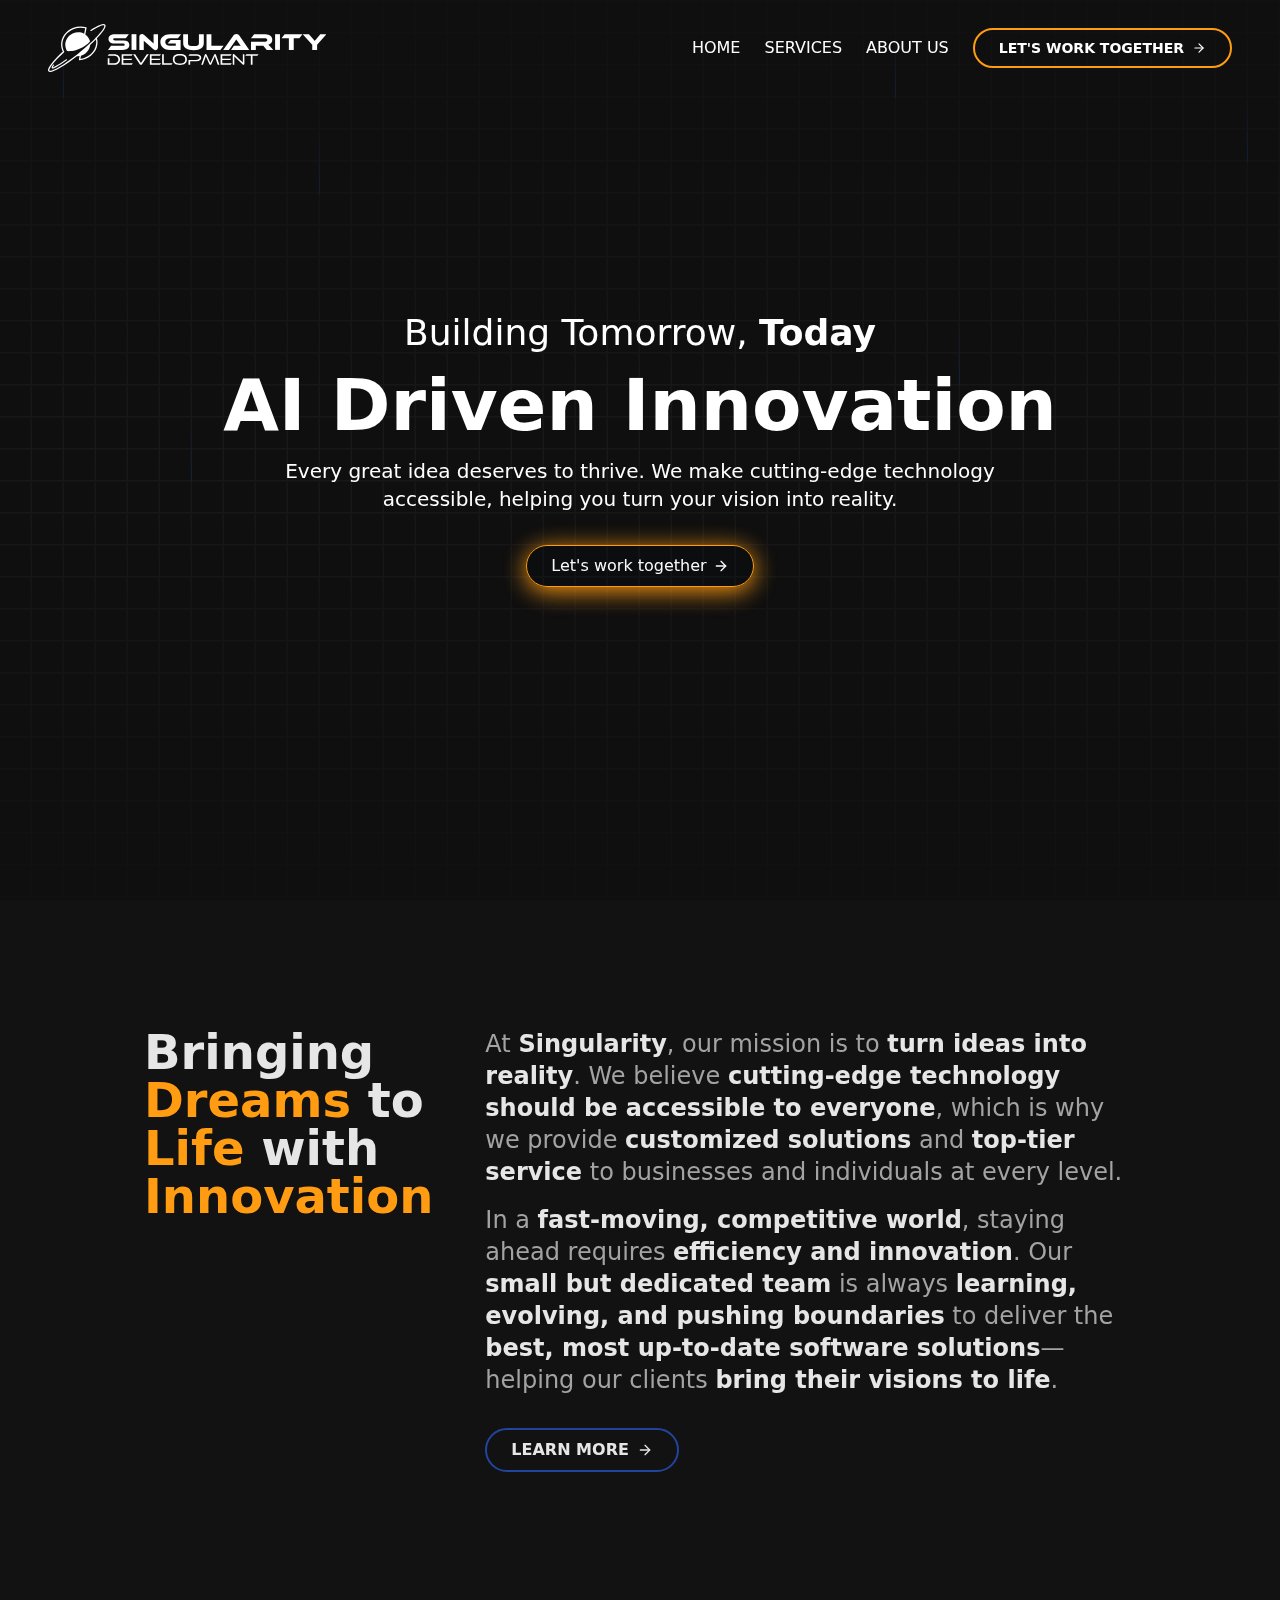
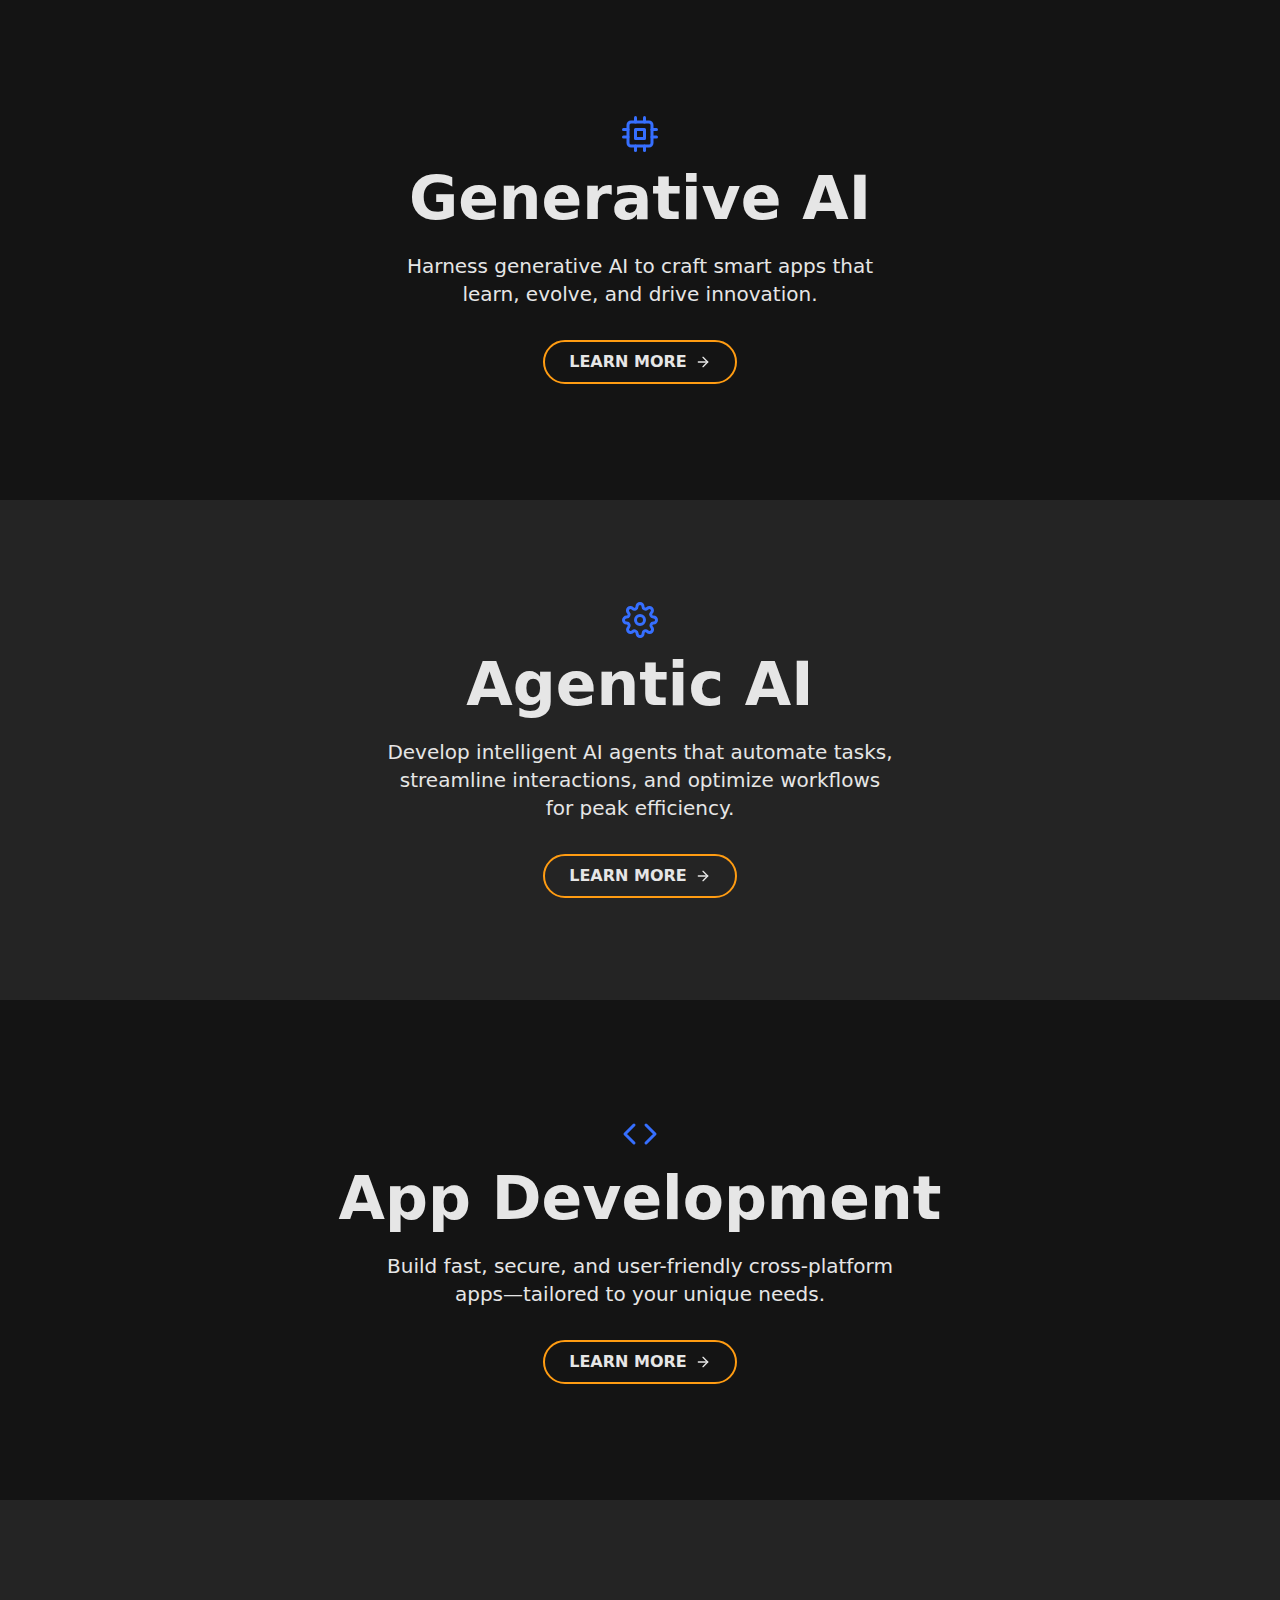
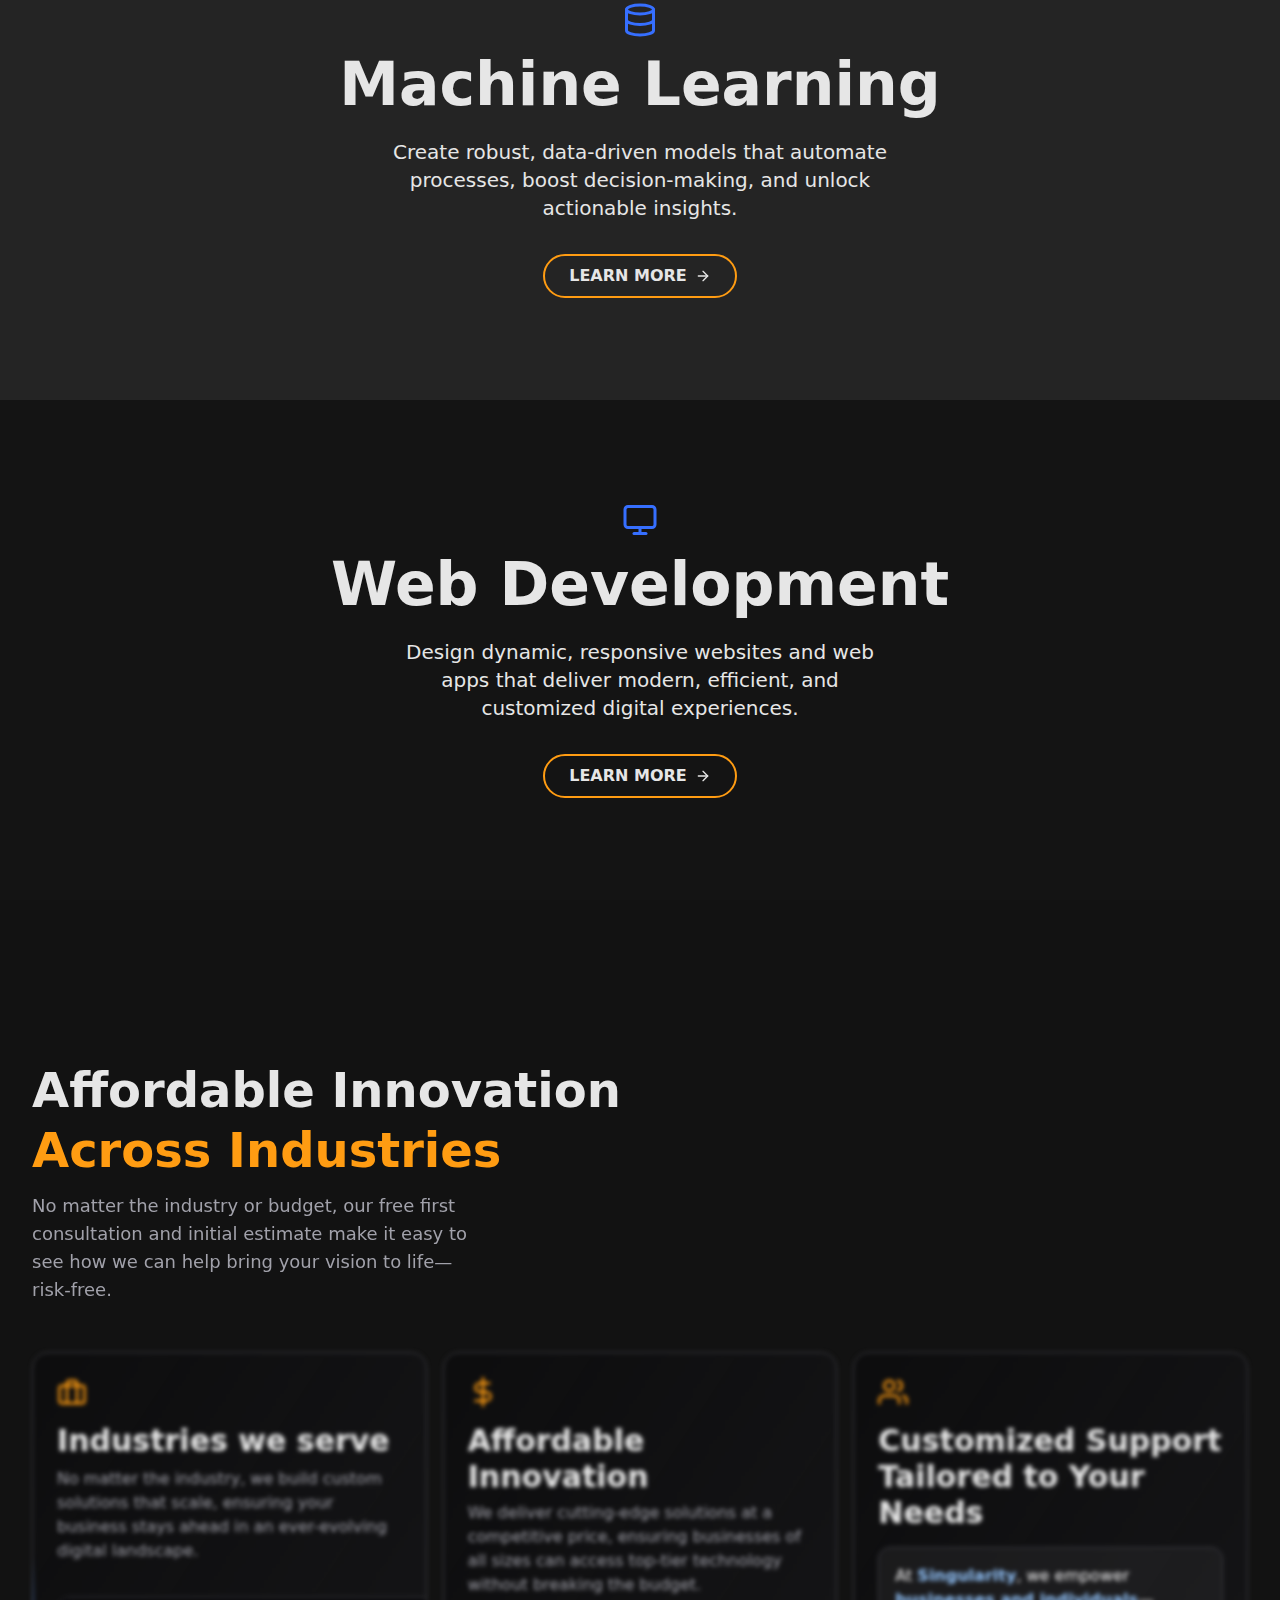
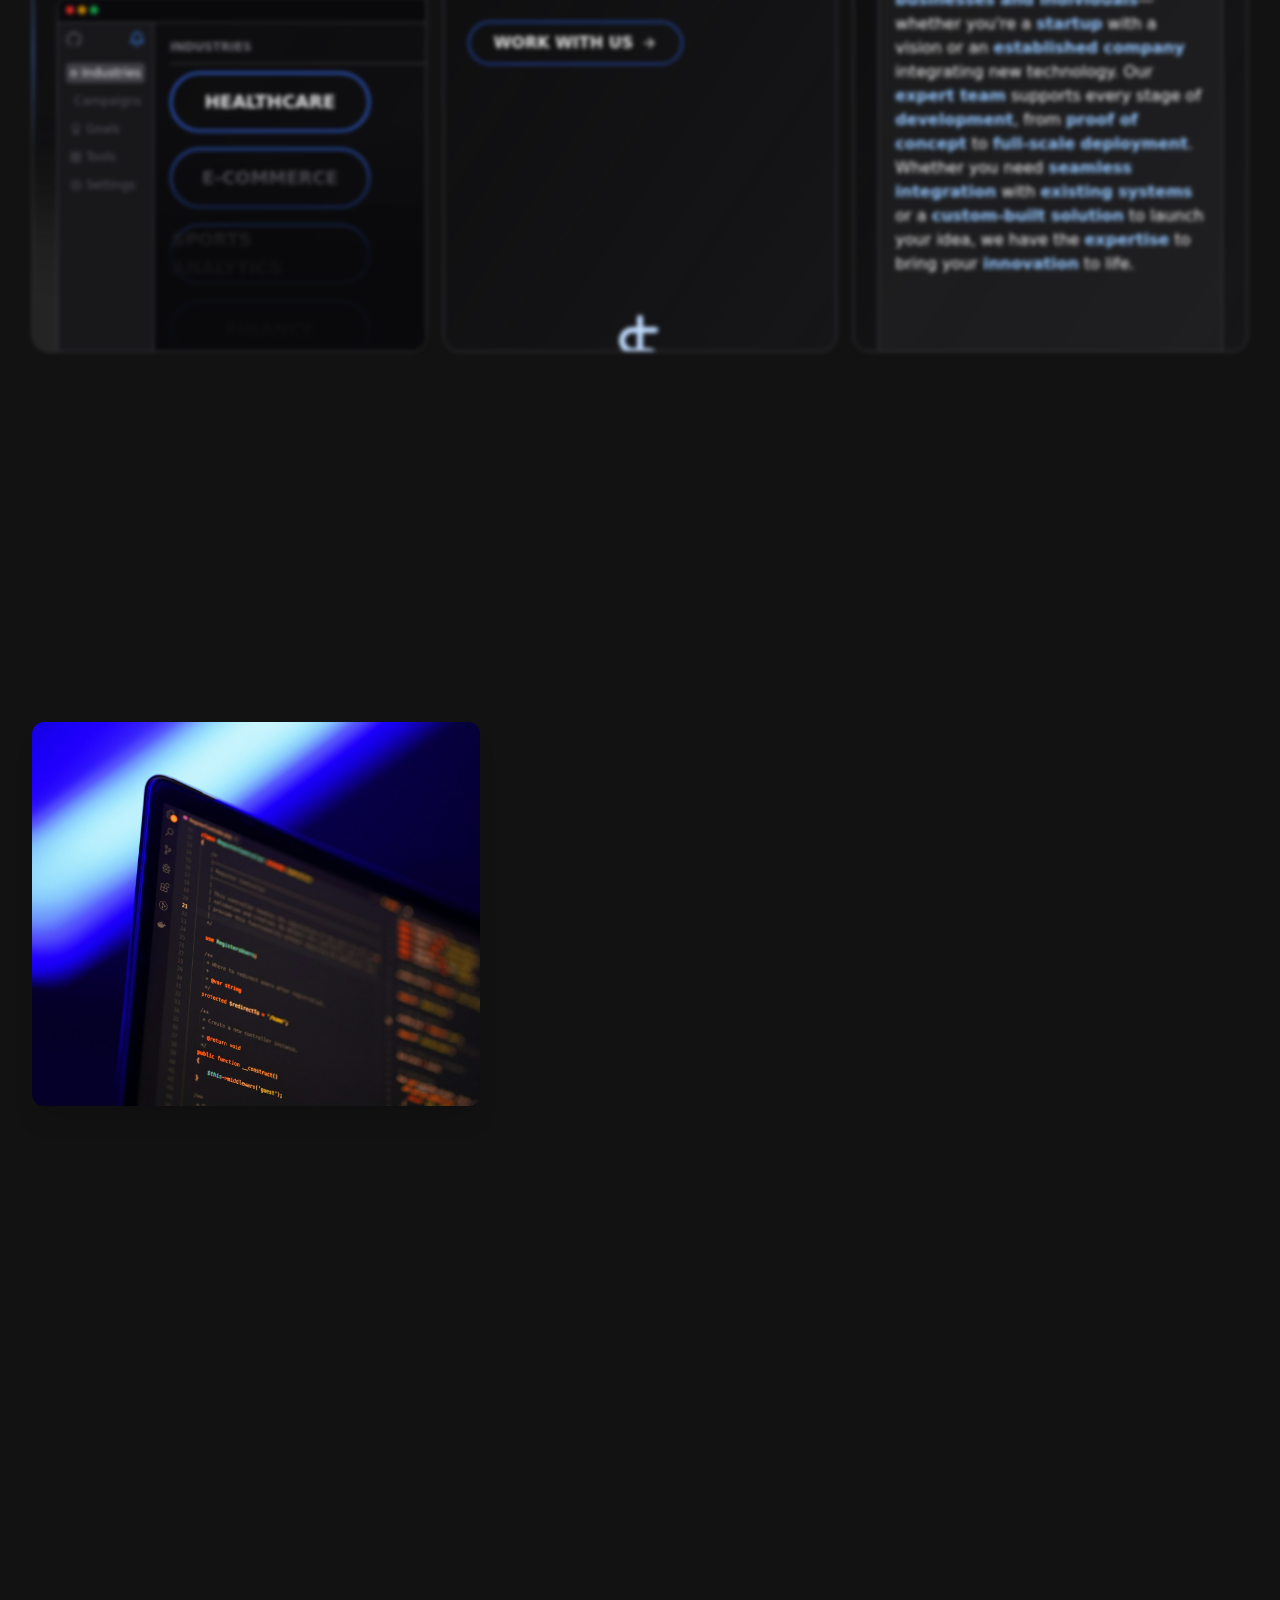
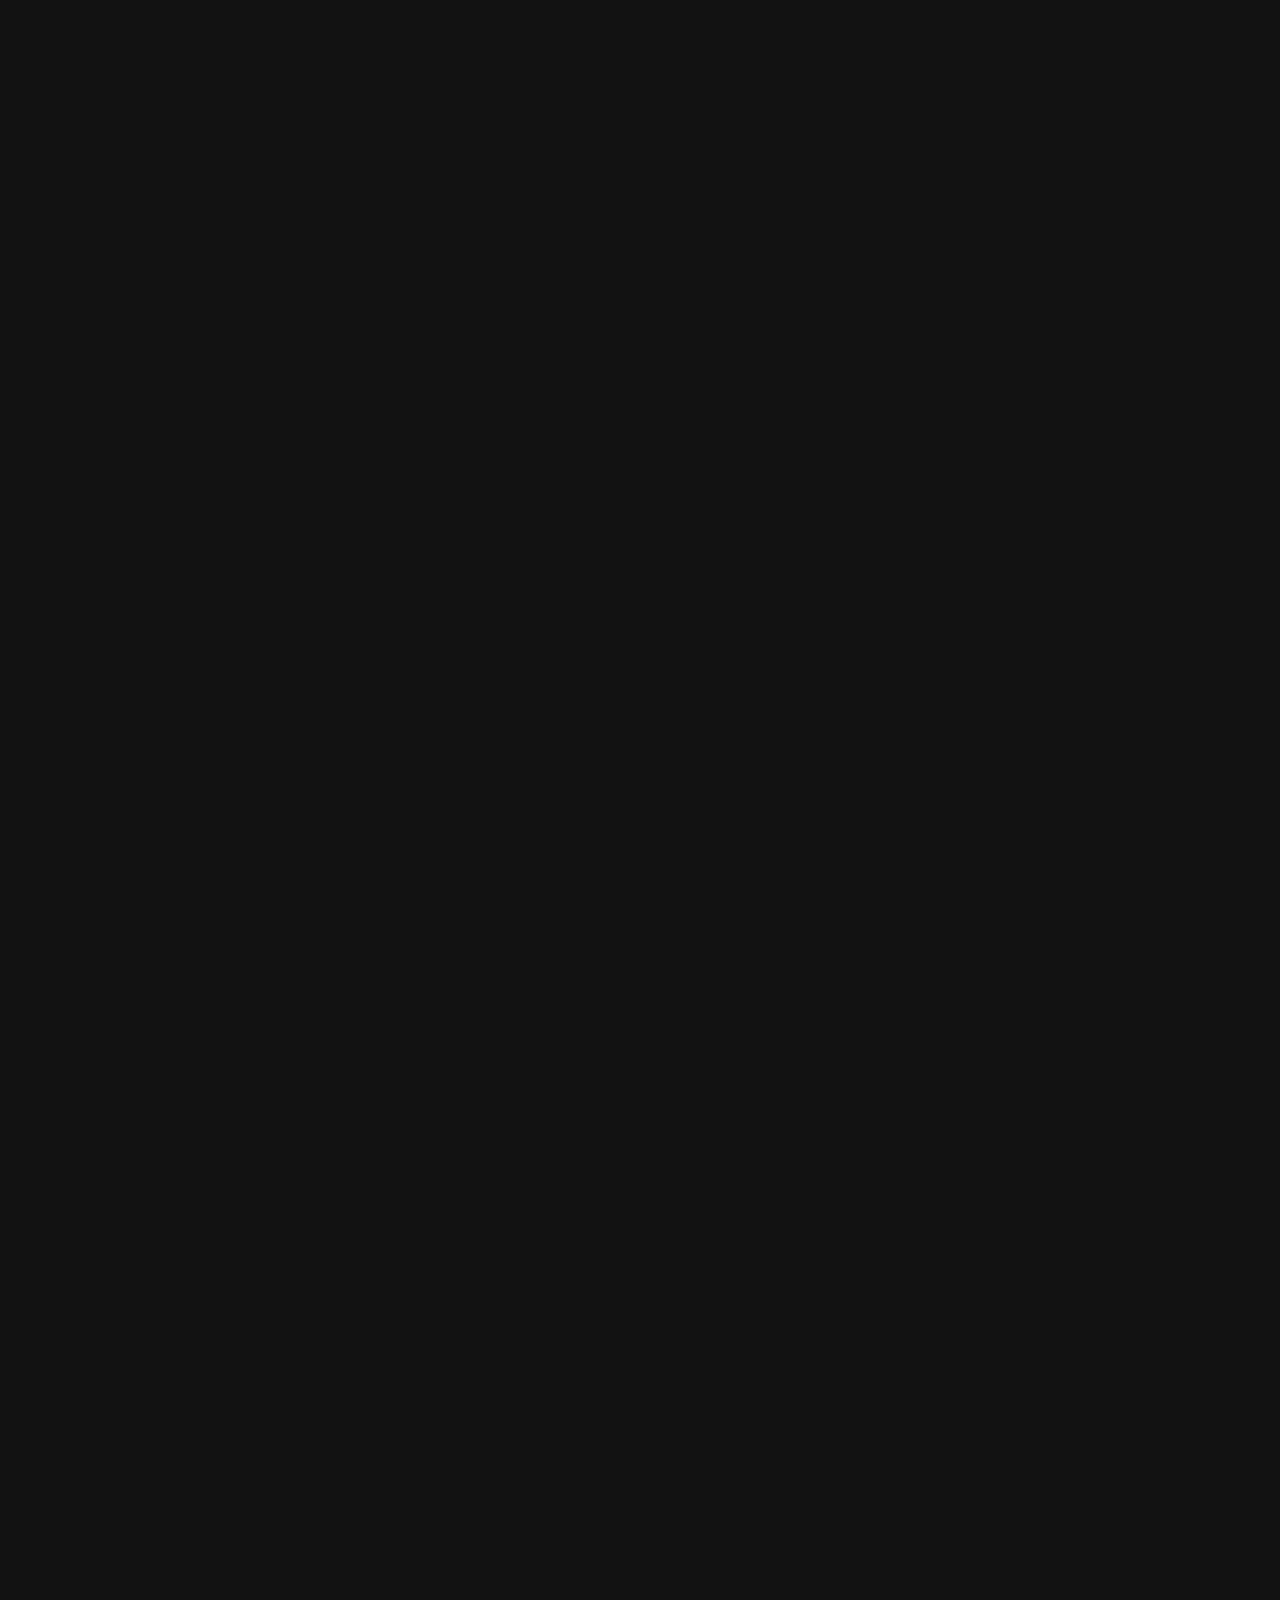
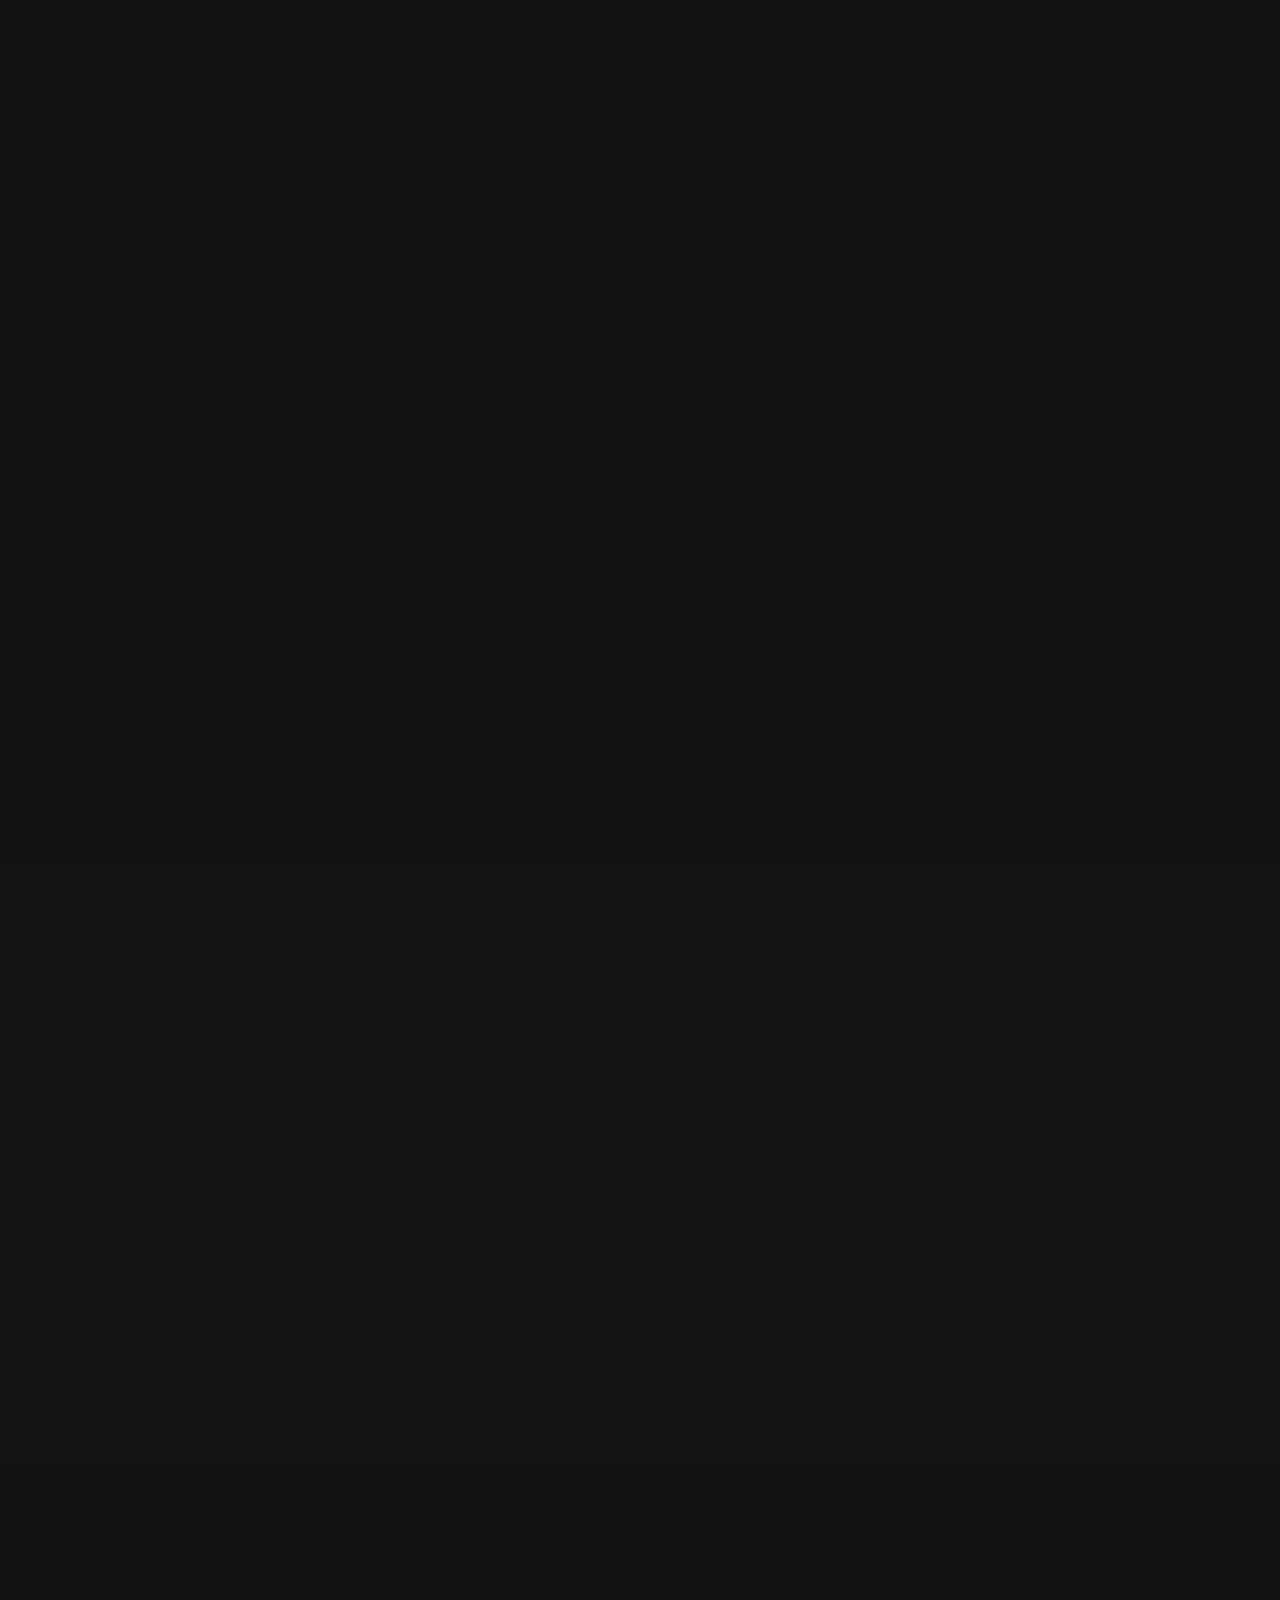
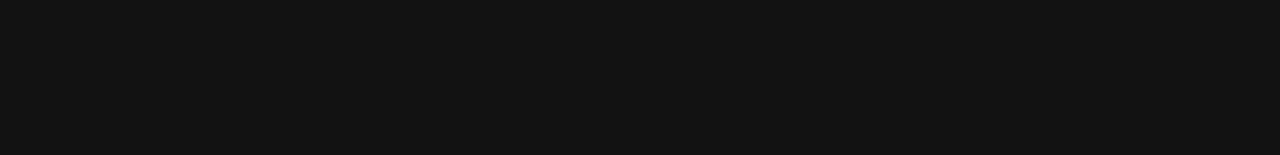
==== commit f672a789: "add services pages and site overhall" ====
--- a/index.html
+++ b/index.html
@@ -1,16 +1,123 @@
-<!DOCTYPE html><html lang="en"><head><meta charSet="utf-8"/><meta name="viewport" content="width=device-width, initial-scale=1"/><link rel="preload" href="/_next/static/media/569ce4b8f30dc480-s.p.woff2" as="font" crossorigin="" type="font/woff2"/><link rel="preload" href="/_next/static/media/93f479601ee12b01-s.p.woff2" as="font" crossorigin="" type="font/woff2"/><link rel="stylesheet" href="/_next/static/css/cadc5955e938ca39.css" data-precedence="next"/><link rel="stylesheet" href="/_next/static/css/72b38643b9b200b7.css" data-precedence="next"/><link rel="preload" as="script" fetchPriority="low" href="/_next/static/chunks/webpack-61605ec5b0e2aed8.js"/><script src="/_next/static/chunks/4bd1b696-648fdcc35fdc5053.js" async=""></script><script src="/_next/static/chunks/517-f1427bad08c5cd80.js" async=""></script><script src="/_next/static/chunks/main-app-3ec209943493a46a.js" async=""></script><script src="/_next/static/chunks/ee560e2c-72891a28c0496f55.js" async=""></script><script src="/_next/static/chunks/8e1d74a4-bb553c8dd7f82fd3.js" async=""></script><script src="/_next/static/chunks/515-cfafcc654de464d7.js" async=""></script><script src="/_next/static/chunks/app/layout-3b7342dc652c6182.js" async=""></script><script src="/_next/static/chunks/944-49f410285b5e1781.js" async=""></script><script src="/_next/static/chunks/app/page-e99eb6fb6b324b37.js" async=""></script><meta name="next-size-adjust" content=""/><title>Singularity Development | Cutting Edge AI Solutions</title><meta name="description" content="Singularity Development provides budget friendly and cutting edge technical solutions for startups and established companies alike."/><link rel="icon" href="/icon.png?d3821363825e1f38" type="image/png" sizes="178x148"/><link rel="apple-touch-icon" href="/apple-icon.png?d3821363825e1f38" type="image/png" sizes="178x148"/><script src="/_next/static/chunks/polyfills-42372ed130431b0a.js" noModule=""></script></head><body class="__variable_4d318d __variable_ea5f4b antialiased"><nav aria-label="Main navigation" class="fixed top-0 z-50 w-full px-6 transition-all duration-300 ease-out lg:px-12 bg-transparent text-white py-6 shadow-none"><div class="mx-auto flex max-w-7xl items-center justify-between"><div class="block lg:hidden"><div class="flex items-center gap-2"><a href="#" aria-label="Go to homepage"><svg id="Layer_2" xmlns="http://www.w3.org/2000/svg" viewBox="0 0 354.59 295.41" class="h-12 w-auto" aria-hidden="true"><g id="Layer_1-2" data-name="Layer_1"><path fill="currentColor" class="cls-1" d="M27.77,273.87c-2.3,0-3.54-.83-4.45-1.9-2.94-3.48-.69-9.34,8.03-20.91,1-1.32,2.88-1.59,4.2-.59,1.32,1,1.59,2.88.59,4.2-6.29,8.35-7.67,11.9-7.95,13.22,3.59-.01,18.94-5.02,84.04-50.27,1.36-.95,3.23-.61,4.18.75.95,1.36.61,3.23-.75,4.18-60.16,41.82-80.09,51.33-87.88,51.33ZM28.13,268.53h.01-.01Z"></path><path fill="currentColor" class="cls-1" d="M352.24,4.22c-4.95-6.03-15.41-5.61-32.93,1.31-14.76,5.83-34.52,16.46-57.14,30.75-1.87,1.18-2.43,3.65-1.25,5.52,1.18,1.87,3.65,2.42,5.52,1.25C322.36,7.75,342.97,5.53,346.06,9.3c3.2,3.9-3.47,24.51-51.63,74.61-11.18,11.62-23.72,23.91-37.29,36.52-18.52,17.2-38.56,34.67-59.58,51.92-9.45,7.76-19.11,15.46-28.69,22.9-6.85,5.32-13.72,10.54-20.43,15.54-36.1,26.87-70.19,49.04-96,62.42-30.14,15.62-41.71,15.49-43.79,12.95-1.94-2.36-.23-12.78,18.44-36.85,16.26-20.96,41.13-47.11,71.94-75.63,1.37-1.26,1.68-3.3.76-4.92-2.24-3.92-4.17-8.03-5.76-12.22-18.47-48.86,10.8-105.36,65.24-125.94,22.7-8.58,47.3-9.86,69.7-3.69l-6.61,32.63c-20.74-10.99-46.94-12.18-70.63-.95-38.09,18.05-55.48,61.46-39.49,97.69.26.57.52,1.15.79,1.72,1.48,3.13,3.17,6.08,5.04,8.88,13.94.71,32.12-.05,52.57-5.39,44.49-11.61,73.78-38.14,87.96-53.4-1.09-5.6-2.88-11.14-5.42-16.51-5.44-11.48-13.65-20.79-23.55-27.62l7.91-39.05c.41-2.01-.77-4-2.73-4.61-25-7.83-52.84-6.82-78.37,2.83-58.57,22.14-89.92,83.26-69.89,136.25,1.36,3.59,2.95,7.13,4.76,10.56-30.07,27.99-54.42,53.7-70.54,74.47-18.81,24.25-24.63,39.13-18.31,46.83,2.44,2.97,6.24,4.19,10.86,4.19,11.89,0,29.22-8.07,42.8-15.11,26.18-13.57,60.67-35.98,97.1-63.1,6.75-5.03,13.67-10.29,20.56-15.64,1.17-.91,2.35-1.84,3.52-2.75,5.65.18,11.38-.25,17.09-1.32l-4.21,20.77c-.25,1.23.09,2.5.92,3.44.76.86,1.86,1.35,3,1.35.1,0,.2,0,.3-.01,11.79-.88,23.46-3.49,34.68-7.73,54.97-20.78,86.51-76.45,72.7-127.53,42.49-44.46,59.48-72.58,50.46-83.57ZM226.25,207.84c-8.82,3.34-17.94,5.59-27.16,6.71l3.88-19.13c3.87-1.17,7.71-2.64,11.49-4.43,25.92-12.28,42.24-36.31,45-61.82,1.04-.96,2.09-1.92,3.12-2.88,11.7-10.87,22.64-21.5,32.62-31.69,9.63,45.81-19.51,94.55-68.94,113.24Z"></path></g></svg></a></div></div><div class="hidden lg:block"><div class="flex items-center gap-2"><a href="#" aria-label="Go to homepage"><svg id="Layer_2" xmlns="http://www.w3.org/2000/svg" viewBox="0 0 1713.65 295.41" class="h-12 w-auto" aria-hidden="true"><g id="Layer_1-2" data-name="Layer_1"><path fill="currentColor" class="cls-1" d="M27.77,273.87c-2.3,0-3.54-.83-4.45-1.9-2.94-3.48-.69-9.34,8.03-20.91,1-1.32,2.88-1.59,4.2-.59,1.32,1,1.59,2.88.59,4.2-6.29,8.35-7.67,11.9-7.95,13.22,3.59-.01,18.94-5.02,84.04-50.27,1.36-.95,3.23-.61,4.18.75.95,1.36.61,3.23-.75,4.18-60.16,41.82-80.09,51.33-87.88,51.33ZM28.13,268.53h.01-.01Z"></path><path fill="currentColor" class="cls-1" d="M194.09,223.06c-1.14,0-2.24-.49-3-1.35-.83-.94-1.17-2.21-.92-3.44l6.35-31.33c.44-2.17,2.55-3.56,4.71-3.12,2.17.44,3.56,2.55,3.13,4.71l-5.27,26.03c9.22-1.13,18.33-3.38,27.16-6.71,51.88-19.61,81.41-72.33,67.23-120.02-.63-2.12.58-4.34,2.69-4.97,2.12-.63,4.34.58,4.97,2.69,15.37,51.69-16.29,108.7-72.07,129.78-11.23,4.24-22.9,6.84-34.68,7.73-.1,0-.2.01-.3.01Z"></path><path fill="currentColor" class="cls-1" d="M352.24,4.22c-4.95-6.03-15.41-5.61-32.93,1.31-14.76,5.83-34.52,16.46-57.14,30.75-1.87,1.18-2.43,3.65-1.25,5.52,1.18,1.87,3.65,2.42,5.52,1.25C322.36,7.75,342.97,5.53,346.06,9.3c3.2,3.9-3.47,24.51-51.63,74.61-11.18,11.62-23.72,23.91-37.29,36.52-18.52,17.2-38.56,34.67-59.58,51.92-9.45,7.76-19.11,15.46-28.69,22.9-6.85,5.32-13.72,10.54-20.43,15.54-36.1,26.87-70.19,49.04-96,62.42-30.14,15.62-41.71,15.49-43.79,12.95-1.94-2.36-.23-12.78,18.44-36.85,16.26-20.96,41.13-47.11,71.94-75.63,1.37-1.26,1.68-3.3.76-4.92-2.24-3.92-4.17-8.03-5.76-12.22-18.47-48.86,10.8-105.36,65.24-125.94,22.7-8.58,47.3-9.86,69.7-3.69l-6.61,32.63c-20.74-10.99-46.94-12.18-70.63-.95-38.09,18.05-55.48,61.46-39.49,97.69.26.57.52,1.15.79,1.72,1.48,3.13,3.17,6.08,5.04,8.88,13.94.71,32.12-.05,52.57-5.39,44.49-11.61,73.78-38.14,87.96-53.4-1.09-5.6-2.88-11.14-5.42-16.51-5.44-11.48-13.65-20.79-23.55-27.62l7.91-39.05c.41-2.01-.77-4-2.73-4.61-25-7.83-52.84-6.82-78.37,2.83-58.57,22.14-89.92,83.26-69.89,136.25,1.36,3.59,2.95,7.13,4.76,10.56-30.07,27.99-54.42,53.7-70.54,74.47-18.81,24.25-24.63,39.13-18.31,46.83,2.44,2.97,6.24,4.19,10.86,4.19,11.89,0,29.22-8.07,42.8-15.11,26.18-13.57,60.67-35.98,97.1-63.1,6.75-5.03,13.67-10.29,20.56-15.64,1.17-.91,2.35-1.84,3.52-2.75,12.34.39,25.08-2.1,37.17-7.83,25.92-12.28,42.24-36.31,45-61.82,1.04-.96,2.09-1.92,3.12-2.88,13.68-12.71,26.34-25.1,37.62-36.84,43.67-45.42,61.18-74.1,52.05-85.23Z"></path><g><path fill="currentColor" d="M464.22,101.21c23.54,0,36.25,8.81,36.25,26.43,0,19.79-11.99,31.63-41.45,31.63h-89.97l19.21-24.84h73.08c7.08,0,10.25-2.02,10.25-7.08s-3.18-6.93-10.25-6.93h-52.57c-24.84,0-36.25-11.12-36.25-27.73,0-18.2,12.13-30.04,41.45-30.04h83.91l-19.21,25.13h-67.01c-6.93,0-10.25,1.73-10.25,6.64s3.32,6.79,10.25,6.79h52.57Z"></path><path fill="currentColor" d="M544.07,159.27h-29.9V62.65h29.9v96.62Z"></path><path fill="currentColor" d="M648.63,155.66l-59.21-53.15v56.76h-27.15v-80.16c0-12.85,7.8-18.05,16.32-18.05,3.61,0,7.22.87,11.99,5.2l59.21,53.15v-56.76h27.3v80.01c0,12.85-7.8,18.2-16.46,18.2-3.75,0-7.36-.87-11.99-5.2Z"></path><path fill="currentColor" d="M754.33,98.9h61.81v60.37h-66.29c-33.51,0-58.2-21.23-58.2-49.25s24.7-47.37,58.2-47.37h69.18l-19.35,25.13h-49.83c-16.17,0-28.45,9.82-28.45,23.54s11.84,23.11,28.45,23.11h36.54v-14.01h-49.97l17.91-21.52Z"></path><path fill="currentColor" d="M958.82,117.1c0,29.17-20.07,43.76-60.22,43.76-46.5,0-66.58-14.59-66.58-43.76v-54.45h29.75v54.45c0,14.3,6.07,18.92,36.83,18.92,22.96,0,30.19-5.34,30.19-18.92v-54.45h30.04v54.45Z"></path><path fill="currentColor" d="M1080.41,134.43l-19.35,24.84h-85.35V62.65h29.9v71.78h74.81Z"></path><path fill="currentColor" d="M1126.47,159.27l18.05-24.84h24.26c5.78,0,12.56,0,17.19.29-2.6-3.46-6.64-9.39-9.82-14.01l-17.33-25.56-45.35,64.12h-35.38l61.96-87.37c4.04-5.63,9.97-10.83,19.35-10.83s14.87,4.77,19.06,10.83l60.37,87.37h-112.36Z"></path><path fill="currentColor" d="M1386.56,159.27h-40l-21.52-25.56h-45.93v25.56h-29.9v-49.39h84.05c9.24,0,16.46-4.19,16.46-10.83,0-7.51-6.21-11.27-16.46-11.27h-84.05l19.5-25.13h62.1c21.95,0,49.68,6.93,49.68,34.52,0,15.02-9.39,27.44-25.27,30.62,3.32,2.45,6.93,5.92,13.58,12.71l17.76,18.77Z"></path><path fill="currentColor" d="M1427.56,159.27h-29.9V62.65h29.9v96.62Z"></path><path fill="currentColor" d="M1566.2,62.65l-19.35,25.13h-34.52v71.49h-29.9v-71.49h-45.35l19.35-25.13h109.76Z"></path><path fill="currentColor" d="M1713.65,62.65l-57.34,64.7v31.92h-30.04v-32.06l-58.93-64.56h38.42l23.11,26.86c3.03,3.47,11.12,12.28,13.14,15.16,1.88-2.74,5.2-6.93,12.13-15.31l21.95-26.72h37.55Z"></path></g><g><path fill="currentColor" d="M367.62,250.56v-40.15h10.4v31.39h29.65c14.73,0,25.71-9.92,25.71-23.59s-11.07-23.2-25.71-23.2h-40.05l6.74-8.86h33.31c20.89,0,36.01,13,36.01,31.58s-15.31,32.83-36.01,32.83h-40.05Z"></path><path fill="currentColor" d="M453.3,250.56v-64.41h68.36l-6.84,8.86h-51.13v19.35h54.98l-5.97,7.7h-49.01v19.74h58.44l-6.84,8.76h-62.01Z"></path><path fill="currentColor" d="M523.78,186.14h12.8l35.43,53.34,36.1-53.34h12.23l-41.69,61.33c-1.45,2.12-3.56,3.95-6.84,3.95-3.08,0-5.39-1.73-6.84-3.95l-41.21-61.33Z"></path><path fill="currentColor" d="M627.07,250.56v-64.41h68.36l-6.84,8.86h-51.13v19.35h54.98l-5.97,7.7h-49.01v19.74h58.44l-6.84,8.76h-62.01Z"></path><path fill="currentColor" d="M702.36,250.56v-64.41h10.4v55.65h53.72l-6.84,8.76h-57.29Z"></path><path fill="currentColor" d="M811.73,251.62c-28.79,0-43.23-10.3-43.23-33.31s14.44-33.22,43.23-33.22,43.23,10.2,43.23,33.22-14.44,33.31-43.23,33.31ZM811.73,193.85c-22.82,0-32.83,6.35-32.83,24.46s10.01,24.55,32.83,24.55,32.83-6.45,32.83-24.55-10.01-24.46-32.83-24.46Z"></path><path fill="currentColor" d="M874.98,229.57v20.99h-10.4v-29.65h46.02c12.23,0,22.14-3.47,22.14-12.81,0-10.01-9.05-13.09-22.24-13.09h-46.12l6.93-8.86h42.85c17.72,0,28.98,8.28,28.98,22.05s-11.17,21.38-28.98,21.38h-39.19Z"></path><path fill="currentColor" d="M1044.72,250.56l-18-51.8-21.47,48.62c-1.54,3.46-3.75,4.04-6.16,4.04s-4.62-.58-6.16-4.04l-21.47-48.62-18.1,51.8h-10.21l21.18-60.37c1.06-3.18,3.27-4.91,5.97-4.91s4.81,1.54,5.97,3.85l23.01,50.65,23.01-50.65c.96-2.31,3.08-3.85,5.87-3.85s4.91,1.73,6.07,4.91l20.89,60.37h-10.4Z"></path><path fill="currentColor" d="M1062.13,250.56v-64.41h68.36l-6.84,8.86h-51.13v19.35h54.98l-5.97,7.7h-49.01v19.74h58.44l-6.84,8.76h-62.01Z"></path><path fill="currentColor" d="M1146.56,199.72v50.84h-9.43v-58.73c0-4.62,2.7-6.55,5.78-6.55,1.35,0,2.89.39,4.53,2.02l51.7,49.49v-50.65h9.53v58.44c0,4.62-2.79,6.55-5.87,6.55-1.35,0-2.79-.29-4.43-1.93l-51.8-49.49Z"></path><path fill="currentColor" d="M1248.23,250.56v-55.55h-34.18l7.03-8.86h74.52l-6.84,8.86h-30.04v55.55h-10.49Z"></path></g></g></svg></a></div></div><div class="hidden gap-6 lg:flex"><div class="flex items-center gap-6"><div class="relative h-fit w-fit"><a href="#" class="relative uppercase">Home<span style="transform:scaleX(0)" class="absolute -bottom-2 -left-2 -right-2 h-1 origin-left scale-x-0  rounded-full bg-dark-accent2 transition-transform  duration-300 ease-out"></span></a></div><div class="relative h-fit w-fit"><a href="#services" class="relative uppercase">Services<span style="transform:scaleX(0)" class="absolute -bottom-2 -left-2 -right-2 h-1 origin-left scale-x-0  rounded-full bg-dark-accent2 transition-transform  duration-300 ease-out"></span></a></div><div class="relative h-fit w-fit"><a href="#about" class="relative uppercase">About Us<span style="transform:scaleX(0)" class="absolute -bottom-2 -left-2 -right-2 h-1 origin-left scale-x-0  rounded-full bg-dark-accent2 transition-transform  duration-300 ease-out"></span></a></div><div class="relative h-fit w-fit"><a href="#contact" class="relative uppercase">Contact<span style="transform:scaleX(0)" class="absolute -bottom-2 -left-2 -right-2 h-1 origin-left scale-x-0  rounded-full bg-dark-accent2 transition-transform  duration-300 ease-out"></span></a></div></div></div><div class="block lg:hidden"><button aria-label="Open menu" class="block text-3xl"><svg stroke="currentColor" fill="none" stroke-width="2" viewBox="0 0 24 24" stroke-linecap="round" stroke-linejoin="round" height="1em" width="1em" xmlns="http://www.w3.org/2000/svg"><line x1="3" y1="12" x2="21" y2="12"></line><line x1="3" y1="6" x2="21" y2="6"></line><line x1="3" y1="18" x2="21" y2="18"></line></svg></button></div></div></nav><main class="bg-light-background/0 text-light-text  dark:text-dark-text dark:bg-dark-background/0 "><div class="fixed inset-0 z-[-1] overflow-hidden bg-light-background dark:bg-dark-background"><div style="background-image:url(&quot;data:image/svg+xml,%3csvg xmlns=&#x27;http://www.w3.org/2000/svg&#x27; viewBox=&#x27;0 0 32 32&#x27; width=&#x27;32&#x27; height=&#x27;32&#x27; fill=&#x27;none&#x27; stroke-width=&#x27;2&#x27; stroke=&#x27;rgb(55 55 55 / 0.5)&#x27;%3e%3cpath d=&#x27;M0 .5H31.5V32&#x27;/%3e%3c/svg%3e&quot;)" class="absolute inset-0"><div class="absolute inset-0 bg-gradient-to-b from-light-background/80 via-light-background/0 to-light-background/80  dark:bg-gradient-to-b dark:from-dark-background/80 dark:via-dark-background/0 dark:to-dark-background/80"></div><div class="absolute z-10 h-[64px] w-[1px] bg-gradient-to-b from-light-accent1/0 to-light-accent1  dark:from-dark-accent1/0 dark:to-dark-accent1" style="top:0;left:-1px;opacity:0;transform:none"></div><div class="absolute z-10 h-[64px] w-[1px] bg-gradient-to-b from-light-accent1/0 to-light-accent1  dark:from-dark-accent1/0 dark:to-dark-accent1" style="top:384px;left:-1px;opacity:0;transform:none"></div><div class="absolute z-10 h-[64px] w-[1px] bg-gradient-to-b from-light-accent1/0 to-light-accent1  dark:from-dark-accent1/0 dark:to-dark-accent1" style="top:96px;left:-1px;opacity:0;transform:none"></div><div class="absolute z-10 h-[64px] w-[1px] bg-gradient-to-b from-light-accent1/0 to-light-accent1  dark:from-dark-accent1/0 dark:to-dark-accent1" style="top:288px;left:-1px;opacity:0;transform:none"></div><div class="absolute z-10 h-[64px] w-[1px] bg-gradient-to-b from-light-accent1/0 to-light-accent1  dark:from-dark-accent1/0 dark:to-dark-accent1" style="top:0;left:-1px;opacity:0;transform:none"></div><div class="absolute z-10 h-[64px] w-[1px] bg-gradient-to-b from-light-accent1/0 to-light-accent1  dark:from-dark-accent1/0 dark:to-dark-accent1" style="top:64px;left:-33px;opacity:0;transform:none"></div></div></div><main id="home" aria-label="Hero area for AI Driven Innovation"><section class="relative h-[100vh] w-full"><div aria-hidden="true" role="presentation" class="sticky z-0 w-full h-screen overflow-hidden" style="border-radius:0px;transform:none"><video src="/singularity-hero-vid.mp4" muted="" playsInline="" autoPlay="" class="absolute inset-0 w-full h-full object-cover"></video><div class="absolute inset-0 bg-zinc-950/50" style="opacity:1"></div></div><div class="absolute top-0 left-0 flex h-screen w-full  flex-col items-center justify-center text-white" style="opacity:0;transform:translateY(250px)"><h3 class="mb-2 text-center text-xl md:mb-4 md:text-4xl">Building Tomorrow, Today</h3><h2 class="mb-4 text-center text-4xl font-bold md:text-7xl">AI Driven Innovation</h2><h1 class="text-center text-xl md:mb-4 md:text-2xl w-[60%] mx-auto">Custom Software Solutions for Startups &amp; Growing Businesses</h1><a href="#contact" class="group relative mt-8 flex w-fit items-center gap-1.5  rounded-full bg-gray-950/10 px-4 py-2 text-gray-50  transition-colors hover:bg-gray-950/50" aria-label="Get in Touch" tabindex="0" style="border:1px solid #FF9C12;box-shadow:0px 4px 24px #FF9C12">Get in Touch<svg stroke="currentColor" fill="none" stroke-width="2" viewBox="0 0 24 24" stroke-linecap="round" stroke-linejoin="round" aria-hidden="true" class="transition-transform group-hover:-rotate-45 group-active:-rotate-12" height="1em" width="1em" xmlns="http://www.w3.org/2000/svg"><line x1="5" y1="12" x2="19" y2="12"></line><polyline points="12 5 19 12 12 19"></polyline></svg></a></div></section></main><section id="services" aria-label="Our Services" class="relative"><ul class="list-none m-0 p-0"><li class="sticky top-0 flex w-full origin-top flex-col items-center justify-center px-4 bg-light-background dark:bg-dark-background" style="height:500px;transform:none"><svg stroke="currentColor" fill="none" stroke-width="2" viewBox="0 0 24 24" stroke-linecap="round" stroke-linejoin="round" aria-hidden="true" class="mb-4 text-4xl" height="1em" width="1em" xmlns="http://www.w3.org/2000/svg"><rect x="4" y="4" width="16" height="16" rx="2" ry="2"></rect><rect x="9" y="9" width="6" height="6"></rect><line x1="9" y1="1" x2="9" y2="4"></line><line x1="15" y1="1" x2="15" y2="4"></line><line x1="9" y1="20" x2="9" y2="23"></line><line x1="15" y1="20" x2="15" y2="23"></line><line x1="20" y1="9" x2="23" y2="9"></line><line x1="20" y1="14" x2="23" y2="14"></line><line x1="1" y1="9" x2="4" y2="9"></line><line x1="1" y1="14" x2="4" y2="14"></line></svg><h3 class="mb-6 text-center text-4xl font-semibold md:text-6xl">Generative AI</h3><p class="mb-8 max-w-lg text-center text-lg md:text-xl">Harness generative AI to craft smart apps that learn, evolve, and drive innovation.</p><a href="#contact" class="flex items-center gap-2 rounded px-6 py-4 text-base font-medium uppercase 
-                    text-light-text transition-all hover:-translate-x-0.5 
-                    hover:-translate-y-0.5 md:text-lg bg-light-accent2 dark:bg-dark-accent2 
-          shadow-[4px_4px_0px_theme(colors.dark.background)] hover:shadow-[8px_8px_0px_theme(colors.dark.background)] dark:shadow-[4px_4px_0px_theme(colors.light.background)] dark:hover:shadow-[8px_8px_0px_theme(colors.light.background)]"><span>Reach Out</span><svg stroke="currentColor" fill="none" stroke-width="2" viewBox="0 0 24 24" stroke-linecap="round" stroke-linejoin="round" aria-hidden="true" height="1em" width="1em" xmlns="http://www.w3.org/2000/svg"><line x1="5" y1="12" x2="19" y2="12"></line><polyline points="12 5 19 12 12 19"></polyline></svg></a></li><li class="sticky top-0 flex w-full origin-top flex-col items-center justify-center px-4 bg-light-accent1 dark:bg-dark-accent1" style="height:500px;transform:none"><svg stroke="currentColor" fill="none" stroke-width="2" viewBox="0 0 24 24" stroke-linecap="round" stroke-linejoin="round" aria-hidden="true" class="mb-4 text-4xl" height="1em" width="1em" xmlns="http://www.w3.org/2000/svg"><circle cx="12" cy="12" r="3"></circle><path d="M19.4 15a1.65 1.65 0 0 0 .33 1.82l.06.06a2 2 0 0 1 0 2.83 2 2 0 0 1-2.83 0l-.06-.06a1.65 1.65 0 0 0-1.82-.33 1.65 1.65 0 0 0-1 1.51V21a2 2 0 0 1-2 2 2 2 0 0 1-2-2v-.09A1.65 1.65 0 0 0 9 19.4a1.65 1.65 0 0 0-1.82.33l-.06.06a2 2 0 0 1-2.83 0 2 2 0 0 1 0-2.83l.06-.06a1.65 1.65 0 0 0 .33-1.82 1.65 1.65 0 0 0-1.51-1H3a2 2 0 0 1-2-2 2 2 0 0 1 2-2h.09A1.65 1.65 0 0 0 4.6 9a1.65 1.65 0 0 0-.33-1.82l-.06-.06a2 2 0 0 1 0-2.83 2 2 0 0 1 2.83 0l.06.06a1.65 1.65 0 0 0 1.82.33H9a1.65 1.65 0 0 0 1-1.51V3a2 2 0 0 1 2-2 2 2 0 0 1 2 2v.09a1.65 1.65 0 0 0 1 1.51 1.65 1.65 0 0 0 1.82-.33l.06-.06a2 2 0 0 1 2.83 0 2 2 0 0 1 0 2.83l-.06.06a1.65 1.65 0 0 0-.33 1.82V9a1.65 1.65 0 0 0 1.51 1H21a2 2 0 0 1 2 2 2 2 0 0 1-2 2h-.09a1.65 1.65 0 0 0-1.51 1z"></path></svg><h3 class="mb-6 text-center text-4xl font-semibold md:text-6xl">Agentic AI</h3><p class="mb-8 max-w-lg text-center text-lg md:text-xl">Develop intelligent AI agents that automate tasks, streamline interactions, and optimize workflows for peak efficiency.</p><a href="#contact" class="flex items-center gap-2 rounded px-6 py-4 text-base font-medium uppercase 
-                    text-light-text transition-all hover:-translate-x-0.5 
-                    hover:-translate-y-0.5 md:text-lg bg-light-accent2 dark:bg-dark-accent2 
-          shadow-[4px_4px_0px_theme(colors.dark.background)] hover:shadow-[8px_8px_0px_theme(colors.dark.background)] dark:shadow-[4px_4px_0px_theme(colors.light.background)] dark:hover:shadow-[8px_8px_0px_theme(colors.light.background)]"><span>Reach Out</span><svg stroke="currentColor" fill="none" stroke-width="2" viewBox="0 0 24 24" stroke-linecap="round" stroke-linejoin="round" aria-hidden="true" height="1em" width="1em" xmlns="http://www.w3.org/2000/svg"><line x1="5" y1="12" x2="19" y2="12"></line><polyline points="12 5 19 12 12 19"></polyline></svg></a></li><li class="sticky top-0 flex w-full origin-top flex-col items-center justify-center px-4 bg-light-background dark:bg-dark-background" style="height:500px;transform:none"><svg stroke="currentColor" fill="none" stroke-width="2" viewBox="0 0 24 24" stroke-linecap="round" stroke-linejoin="round" aria-hidden="true" class="mb-4 text-4xl" height="1em" width="1em" xmlns="http://www.w3.org/2000/svg"><polyline points="16 18 22 12 16 6"></polyline><polyline points="8 6 2 12 8 18"></polyline></svg><h3 class="mb-6 text-center text-4xl font-semibold md:text-6xl">App Development</h3><p class="mb-8 max-w-lg text-center text-lg md:text-xl">Build fast, secure, and user-friendly cross-platform apps—tailored to your unique needs.</p><a href="#contact" class="flex items-center gap-2 rounded px-6 py-4 text-base font-medium uppercase 
-                    text-light-text transition-all hover:-translate-x-0.5 
-                    hover:-translate-y-0.5 md:text-lg bg-light-accent2 dark:bg-dark-accent2 
-          shadow-[4px_4px_0px_theme(colors.dark.background)] hover:shadow-[8px_8px_0px_theme(colors.dark.background)] dark:shadow-[4px_4px_0px_theme(colors.light.background)] dark:hover:shadow-[8px_8px_0px_theme(colors.light.background)]"><span>Reach Out</span><svg stroke="currentColor" fill="none" stroke-width="2" viewBox="0 0 24 24" stroke-linecap="round" stroke-linejoin="round" aria-hidden="true" height="1em" width="1em" xmlns="http://www.w3.org/2000/svg"><line x1="5" y1="12" x2="19" y2="12"></line><polyline points="12 5 19 12 12 19"></polyline></svg></a></li><li class="sticky top-0 flex w-full origin-top flex-col items-center justify-center px-4 bg-light-accent1 dark:bg-dark-accent1" style="height:500px;transform:none"><svg stroke="currentColor" fill="none" stroke-width="2" viewBox="0 0 24 24" stroke-linecap="round" stroke-linejoin="round" aria-hidden="true" class="mb-4 text-4xl" height="1em" width="1em" xmlns="http://www.w3.org/2000/svg"><ellipse cx="12" cy="5" rx="9" ry="3"></ellipse><path d="M21 12c0 1.66-4 3-9 3s-9-1.34-9-3"></path><path d="M3 5v14c0 1.66 4 3 9 3s9-1.34 9-3V5"></path></svg><h3 class="mb-6 text-center text-4xl font-semibold md:text-6xl">Machine Learning</h3><p class="mb-8 max-w-lg text-center text-lg md:text-xl">Create robust, data-driven models that automate processes, boost decision-making, and unlock actionable insights.</p><a href="#contact" class="flex items-center gap-2 rounded px-6 py-4 text-base font-medium uppercase 
-                    text-light-text transition-all hover:-translate-x-0.5 
-                    hover:-translate-y-0.5 md:text-lg bg-light-accent2 dark:bg-dark-accent2 
-          shadow-[4px_4px_0px_theme(colors.dark.background)] hover:shadow-[8px_8px_0px_theme(colors.dark.background)] dark:shadow-[4px_4px_0px_theme(colors.light.background)] dark:hover:shadow-[8px_8px_0px_theme(colors.light.background)]"><span>Reach Out</span><svg stroke="currentColor" fill="none" stroke-width="2" viewBox="0 0 24 24" stroke-linecap="round" stroke-linejoin="round" aria-hidden="true" height="1em" width="1em" xmlns="http://www.w3.org/2000/svg"><line x1="5" y1="12" x2="19" y2="12"></line><polyline points="12 5 19 12 12 19"></polyline></svg></a></li><li class="sticky top-0 flex w-full origin-top flex-col items-center justify-center px-4 bg-light-background dark:bg-dark-background" style="height:500px;border-radius:0px;transform:none"><svg stroke="currentColor" fill="none" stroke-width="2" viewBox="0 0 24 24" stroke-linecap="round" stroke-linejoin="round" aria-hidden="true" class="mb-4 text-4xl" height="1em" width="1em" xmlns="http://www.w3.org/2000/svg"><rect x="2" y="3" width="20" height="14" rx="2" ry="2"></rect><line x1="8" y1="21" x2="16" y2="21"></line><line x1="12" y1="17" x2="12" y2="21"></line></svg><h3 class="mb-6 text-center text-4xl font-semibold md:text-6xl">Web Development</h3><p class="mb-8 max-w-lg text-center text-lg md:text-xl">Design dynamic, responsive websites and web apps that deliver modern, efficient, and customized digital experiences.</p><a href="#contact" class="flex items-center gap-2 rounded px-6 py-4 text-base font-medium uppercase 
-                    text-light-text transition-all hover:-translate-x-0.5 
-                    hover:-translate-y-0.5 md:text-lg bg-light-accent2 dark:bg-dark-accent2 
-          shadow-[4px_4px_0px_theme(colors.dark.background)] hover:shadow-[8px_8px_0px_theme(colors.dark.background)] dark:shadow-[4px_4px_0px_theme(colors.light.background)] dark:hover:shadow-[8px_8px_0px_theme(colors.light.background)]"><span>Reach Out</span><svg stroke="currentColor" fill="none" stroke-width="2" viewBox="0 0 24 24" stroke-linecap="round" stroke-linejoin="round" aria-hidden="true" height="1em" width="1em" xmlns="http://www.w3.org/2000/svg"><line x1="5" y1="12" x2="19" y2="12"></line><polyline points="12 5 19 12 12 19"></polyline></svg></a></li></ul></section><section id="about" aria-label="About Singularity" class="relative mx-auto max-w-7xl"><h2 class="sr-only">About Singularity</h2><div style="justify-content:flex-start" class="pointer-events-none sticky top-0 z-10 hidden h-screen w-full items-center justify-center md:flex"><div class="h-fit w-3/5 rounded-xl p-8"><div class="relative h-96 w-full overflow-hidden rounded-xl shadow-xl" role="img" aria-label="Accessible Innovation"><div class="absolute inset-0 bg-cover bg-center bg-no-repeat" aria-hidden="true" style="background-image:url(/floating-brain.jpg);opacity:0"></div></div></div></div><div class="-mt-[100vh] hidden md:block"></div><article class="relative z-0 flex h-fit md:h-screen" style="justify-content:flex-end"><div class="grid h-full w-full place-content-center px-4 py-12 md:w-2/5 md:px-8 md:py-8"><div style="opacity:0;transform:translateY(25px)"><span class="rounded-full bg-light-accent2 px-2 py-1.5 text-md text-light-text font-medium dark:bg-dark-accent2">About Us</span><h3 class="my-3 text-5xl font-bold">Accessible Innovation</h3><p class="text-xl">At Singularity, we believe every great idea deserves a chance to thrive. By making cutting-edge technology affordable, we help startups and established businesses bring their visions to life. Founded by two passionate computer science and mathematics graduates from Pepperdine University, we combine expertise in software development, AI, machine learning, and business strategy to empower innovators.</p></div><div class="mt-8 block md:hidden" style="opacity:0;transform:translateY(25px)"><div class="relative h-96 w-full overflow-hidden rounded-xl shadow-xl" role="img" aria-label="Accessible Innovation"><div class="absolute inset-0 bg-cover bg-center bg-no-repeat" aria-hidden="true" style="background-image:url(/floating-brain.jpg);opacity:0"></div></div></div></div></article><article class="relative z-0 flex h-fit md:h-screen" style="justify-content:flex-start"><div class="grid h-full w-full place-content-center px-4 py-12 md:w-2/5 md:px-8 md:py-8"><div style="opacity:0;transform:translateY(25px)"><span class="rounded-full bg-light-accent2 px-2 py-1.5 text-md text-light-text font-medium dark:bg-dark-accent2">About Us</span><h3 class="my-3 text-5xl font-bold">From Idea to Impact</h3><p class="text-xl">Even the best ideas can struggle without the right support. That&#x27;s where Singularity comes in—bridging the gap between vision and execution with the technical expertise and strategic insight needed to build market-ready solutions.</p></div><div class="mt-8 block md:hidden" style="opacity:0;transform:translateY(25px)"><div class="relative h-96 w-full overflow-hidden rounded-xl shadow-xl" role="img" aria-label="From Idea to Impact"><div class="absolute inset-0 bg-cover bg-center bg-no-repeat" aria-hidden="true" style="background-image:url(/collaboration.jpg);opacity:0"></div></div></div></div></article><article class="relative z-0 flex h-fit md:h-screen" style="justify-content:flex-end"><div class="grid h-full w-full place-content-center px-4 py-12 md:w-2/5 md:px-8 md:py-8"><div style="opacity:0;transform:translateY(25px)"><span class="rounded-full bg-light-accent2 px-2 py-1.5 text-md text-light-text font-medium dark:bg-dark-accent2">About Us</span><h3 class="my-3 text-5xl font-bold">Empowering Visionaries</h3><p class="text-xl">Our passion is simple: helping dreamers, creators, and entrepreneurs turn bold ideas into reality. With cutting-edge technology and hands-on support, we shape the future—because when the right minds unite, anything is possible.</p></div><div class="mt-8 block md:hidden" style="opacity:0;transform:translateY(25px)"><div class="relative h-96 w-full overflow-hidden rounded-xl shadow-xl" role="img" aria-label="Empowering Visionaries"><div class="absolute inset-0 bg-cover bg-center bg-no-repeat" aria-hidden="true" style="background-image:url(/development.jpg);opacity:0"></div></div></div></div></article><article class="relative z-0 flex h-fit md:h-screen" style="justify-content:flex-start"><div class="grid h-full w-full place-content-center px-4 py-12 md:w-2/5 md:px-8 md:py-8"><div style="opacity:0;transform:translateY(25px)"><span class="rounded-full bg-light-accent2 px-2 py-1.5 text-md text-light-text font-medium dark:bg-dark-accent2">About Us</span><h3 class="my-3 text-5xl font-bold">Profitable Innovation</h3><p class="text-xl">Great technology isn&#x27;t just about innovation—it&#x27;s about impact. We don&#x27;t just build groundbreaking tech: we create scalable, revenue-generating solutions that turn visionary ideas into thriving businesses.</p></div><div class="mt-8 block md:hidden" style="opacity:0;transform:translateY(25px)"><div class="relative h-96 w-full overflow-hidden rounded-xl shadow-xl" role="img" aria-label="Profitable Innovation"><div class="absolute inset-0 bg-cover bg-center bg-no-repeat" aria-hidden="true" style="background-image:url(/profit.jpg);opacity:0"></div></div></div></div></article></section><section id="contact" aria-label="Contact Singularity Dev" class="bg-light-accent1 py-16 dark:bg-dark-accent1"><div class="mx-auto max-w-5xl px-4"><h2 class="mb-12 text-center text-4xl font-bold" style="opacity:0;transform:translateY(50px)">Contact Us</h2><div class="flex flex-col md:flex-row md:space-x-8" style="opacity:0;transform:translateY(50px)"><address class="not-italic md:w-1/3 mb-8 md:mb-0"><div class="mb-4 flex items-center"><svg stroke="currentColor" fill="none" stroke-width="2" viewBox="0 0 24 24" stroke-linecap="round" stroke-linejoin="round" aria-hidden="true" class="mr-2 text-dark-accent2" height="24" width="24" xmlns="http://www.w3.org/2000/svg"><path d="M4 4h16c1.1 0 2 .9 2 2v12c0 1.1-.9 2-2 2H4c-1.1 0-2-.9-2-2V6c0-1.1.9-2 2-2z"></path><polyline points="22,6 12,13 2,6"></polyline></svg><a href="mailto:contact@devsingularity.com" class="text-lg hover:underline">contact@devsingularity.com</a></div><div class="mb-4 flex items-center"><svg stroke="currentColor" fill="none" stroke-width="2" viewBox="0 0 24 24" stroke-linecap="round" stroke-linejoin="round" aria-hidden="true" class="mr-2 text-dark-accent2" height="24" width="24" xmlns="http://www.w3.org/2000/svg"><path d="M22 16.92v3a2 2 0 0 1-2.18 2 19.79 19.79 0 0 1-8.63-3.07 19.5 19.5 0 0 1-6-6 19.79 19.79 0 0 1-3.07-8.67A2 2 0 0 1 4.11 2h3a2 2 0 0 1 2 1.72 12.84 12.84 0 0 0 .7 2.81 2 2 0 0 1-.45 2.11L8.09 9.91a16 16 0 0 0 6 6l1.27-1.27a2 2 0 0 1 2.11-.45 12.84 12.84 0 0 0 2.81.7A2 2 0 0 1 22 16.92z"></path></svg><a href="tel:+15038034054" class="text-lg hover:underline">+1 (503) 803 4054</a></div></address><div class="md:w-2/3"><section aria-label="Terminal Contact Form" class="h-96 bg-dark-background/70 backdrop-blur rounded-lg w-full max-w-3xl mx-auto overflow-y-scroll shadow-xl cursor-text font-mono"><div class="w-full p-3 bg-dark-nav flex items-center gap-1 sticky top-0"><div class="w-3 h-3 rounded-full bg-red-500"></div><div class="w-3 h-3 rounded-full bg-yellow-500"></div><div class="w-3 h-3 rounded-full bg-green-500"></div><span class="text-sm text-slate-200 font-semibold absolute left-[50%] -translate-x-[50%]" aria-hidden="true">contact@devsingularity.com</span></div><div class="p-2 text-slate-100 text-lg"><p class="sr-only" role="status">This is a terminal-style form. You will be prompted for questions one by one. Type your answer and press Enter to move to the next question.</p><p>Hey there! We&#x27;re excited to meet!</p><p class="whitespace-nowrap overflow-hidden font-light">------------------------------------------------------------------------</p><div><p>To start, could you give us <span class="text-dark-accent2">your email?</span></p></div> <form><label for="terminal-input" class="sr-only">Enter your email here</label><input id="terminal-input" type="text" class="sr-only" autoComplete="off" value=""/></form><p><span class="text-emerald-400">➜</span> <span class="text-cyan-300">~</span> <span class="opacity-50">Enter <!-- -->email<!-- -->: </span></p></div></section></div></div></div></section></main><footer role="contentinfo" aria-label="Page footer" class="bg-light-nav text-light-text py-8 md:py-12 dark:bg-dark-nav dark:text-dark-text" style="opacity:0;transform:translateY(50px)"><div class="container mx-auto flex flex-col items-center px-6 text-center md:flex-row md:justify-between md:text-left"><div class="mb-6 md:mb-0"><div class="flex items-center gap-2"><a href="#" aria-label="Go to homepage"><svg id="Layer_2" xmlns="http://www.w3.org/2000/svg" viewBox="0 0 1713.65 295.41" class="h-12 w-auto" aria-hidden="true"><g id="Layer_1-2" data-name="Layer_1"><path fill="currentColor" class="cls-1" d="M27.77,273.87c-2.3,0-3.54-.83-4.45-1.9-2.94-3.48-.69-9.34,8.03-20.91,1-1.32,2.88-1.59,4.2-.59,1.32,1,1.59,2.88.59,4.2-6.29,8.35-7.67,11.9-7.95,13.22,3.59-.01,18.94-5.02,84.04-50.27,1.36-.95,3.23-.61,4.18.75.95,1.36.61,3.23-.75,4.18-60.16,41.82-80.09,51.33-87.88,51.33ZM28.13,268.53h.01-.01Z"></path><path fill="currentColor" class="cls-1" d="M194.09,223.06c-1.14,0-2.24-.49-3-1.35-.83-.94-1.17-2.21-.92-3.44l6.35-31.33c.44-2.17,2.55-3.56,4.71-3.12,2.17.44,3.56,2.55,3.13,4.71l-5.27,26.03c9.22-1.13,18.33-3.38,27.16-6.71,51.88-19.61,81.41-72.33,67.23-120.02-.63-2.12.58-4.34,2.69-4.97,2.12-.63,4.34.58,4.97,2.69,15.37,51.69-16.29,108.7-72.07,129.78-11.23,4.24-22.9,6.84-34.68,7.73-.1,0-.2.01-.3.01Z"></path><path fill="currentColor" class="cls-1" d="M352.24,4.22c-4.95-6.03-15.41-5.61-32.93,1.31-14.76,5.83-34.52,16.46-57.14,30.75-1.87,1.18-2.43,3.65-1.25,5.52,1.18,1.87,3.65,2.42,5.52,1.25C322.36,7.75,342.97,5.53,346.06,9.3c3.2,3.9-3.47,24.51-51.63,74.61-11.18,11.62-23.72,23.91-37.29,36.52-18.52,17.2-38.56,34.67-59.58,51.92-9.45,7.76-19.11,15.46-28.69,22.9-6.85,5.32-13.72,10.54-20.43,15.54-36.1,26.87-70.19,49.04-96,62.42-30.14,15.62-41.71,15.49-43.79,12.95-1.94-2.36-.23-12.78,18.44-36.85,16.26-20.96,41.13-47.11,71.94-75.63,1.37-1.26,1.68-3.3.76-4.92-2.24-3.92-4.17-8.03-5.76-12.22-18.47-48.86,10.8-105.36,65.24-125.94,22.7-8.58,47.3-9.86,69.7-3.69l-6.61,32.63c-20.74-10.99-46.94-12.18-70.63-.95-38.09,18.05-55.48,61.46-39.49,97.69.26.57.52,1.15.79,1.72,1.48,3.13,3.17,6.08,5.04,8.88,13.94.71,32.12-.05,52.57-5.39,44.49-11.61,73.78-38.14,87.96-53.4-1.09-5.6-2.88-11.14-5.42-16.51-5.44-11.48-13.65-20.79-23.55-27.62l7.91-39.05c.41-2.01-.77-4-2.73-4.61-25-7.83-52.84-6.82-78.37,2.83-58.57,22.14-89.92,83.26-69.89,136.25,1.36,3.59,2.95,7.13,4.76,10.56-30.07,27.99-54.42,53.7-70.54,74.47-18.81,24.25-24.63,39.13-18.31,46.83,2.44,2.97,6.24,4.19,10.86,4.19,11.89,0,29.22-8.07,42.8-15.11,26.18-13.57,60.67-35.98,97.1-63.1,6.75-5.03,13.67-10.29,20.56-15.64,1.17-.91,2.35-1.84,3.52-2.75,12.34.39,25.08-2.1,37.17-7.83,25.92-12.28,42.24-36.31,45-61.82,1.04-.96,2.09-1.92,3.12-2.88,13.68-12.71,26.34-25.1,37.62-36.84,43.67-45.42,61.18-74.1,52.05-85.23Z"></path><g><path fill="currentColor" d="M464.22,101.21c23.54,0,36.25,8.81,36.25,26.43,0,19.79-11.99,31.63-41.45,31.63h-89.97l19.21-24.84h73.08c7.08,0,10.25-2.02,10.25-7.08s-3.18-6.93-10.25-6.93h-52.57c-24.84,0-36.25-11.12-36.25-27.73,0-18.2,12.13-30.04,41.45-30.04h83.91l-19.21,25.13h-67.01c-6.93,0-10.25,1.73-10.25,6.64s3.32,6.79,10.25,6.79h52.57Z"></path><path fill="currentColor" d="M544.07,159.27h-29.9V62.65h29.9v96.62Z"></path><path fill="currentColor" d="M648.63,155.66l-59.21-53.15v56.76h-27.15v-80.16c0-12.85,7.8-18.05,16.32-18.05,3.61,0,7.22.87,11.99,5.2l59.21,53.15v-56.76h27.3v80.01c0,12.85-7.8,18.2-16.46,18.2-3.75,0-7.36-.87-11.99-5.2Z"></path><path fill="currentColor" d="M754.33,98.9h61.81v60.37h-66.29c-33.51,0-58.2-21.23-58.2-49.25s24.7-47.37,58.2-47.37h69.18l-19.35,25.13h-49.83c-16.17,0-28.45,9.82-28.45,23.54s11.84,23.11,28.45,23.11h36.54v-14.01h-49.97l17.91-21.52Z"></path><path fill="currentColor" d="M958.82,117.1c0,29.17-20.07,43.76-60.22,43.76-46.5,0-66.58-14.59-66.58-43.76v-54.45h29.75v54.45c0,14.3,6.07,18.92,36.83,18.92,22.96,0,30.19-5.34,30.19-18.92v-54.45h30.04v54.45Z"></path><path fill="currentColor" d="M1080.41,134.43l-19.35,24.84h-85.35V62.65h29.9v71.78h74.81Z"></path><path fill="currentColor" d="M1126.47,159.27l18.05-24.84h24.26c5.78,0,12.56,0,17.19.29-2.6-3.46-6.64-9.39-9.82-14.01l-17.33-25.56-45.35,64.12h-35.38l61.96-87.37c4.04-5.63,9.97-10.83,19.35-10.83s14.87,4.77,19.06,10.83l60.37,87.37h-112.36Z"></path><path fill="currentColor" d="M1386.56,159.27h-40l-21.52-25.56h-45.93v25.56h-29.9v-49.39h84.05c9.24,0,16.46-4.19,16.46-10.83,0-7.51-6.21-11.27-16.46-11.27h-84.05l19.5-25.13h62.1c21.95,0,49.68,6.93,49.68,34.52,0,15.02-9.39,27.44-25.27,30.62,3.32,2.45,6.93,5.92,13.58,12.71l17.76,18.77Z"></path><path fill="currentColor" d="M1427.56,159.27h-29.9V62.65h29.9v96.62Z"></path><path fill="currentColor" d="M1566.2,62.65l-19.35,25.13h-34.52v71.49h-29.9v-71.49h-45.35l19.35-25.13h109.76Z"></path><path fill="currentColor" d="M1713.65,62.65l-57.34,64.7v31.92h-30.04v-32.06l-58.93-64.56h38.42l23.11,26.86c3.03,3.47,11.12,12.28,13.14,15.16,1.88-2.74,5.2-6.93,12.13-15.31l21.95-26.72h37.55Z"></path></g><g><path fill="currentColor" d="M367.62,250.56v-40.15h10.4v31.39h29.65c14.73,0,25.71-9.92,25.71-23.59s-11.07-23.2-25.71-23.2h-40.05l6.74-8.86h33.31c20.89,0,36.01,13,36.01,31.58s-15.31,32.83-36.01,32.83h-40.05Z"></path><path fill="currentColor" d="M453.3,250.56v-64.41h68.36l-6.84,8.86h-51.13v19.35h54.98l-5.97,7.7h-49.01v19.74h58.44l-6.84,8.76h-62.01Z"></path><path fill="currentColor" d="M523.78,186.14h12.8l35.43,53.34,36.1-53.34h12.23l-41.69,61.33c-1.45,2.12-3.56,3.95-6.84,3.95-3.08,0-5.39-1.73-6.84-3.95l-41.21-61.33Z"></path><path fill="currentColor" d="M627.07,250.56v-64.41h68.36l-6.84,8.86h-51.13v19.35h54.98l-5.97,7.7h-49.01v19.74h58.44l-6.84,8.76h-62.01Z"></path><path fill="currentColor" d="M702.36,250.56v-64.41h10.4v55.65h53.72l-6.84,8.76h-57.29Z"></path><path fill="currentColor" d="M811.73,251.62c-28.79,0-43.23-10.3-43.23-33.31s14.44-33.22,43.23-33.22,43.23,10.2,43.23,33.22-14.44,33.31-43.23,33.31ZM811.73,193.85c-22.82,0-32.83,6.35-32.83,24.46s10.01,24.55,32.83,24.55,32.83-6.45,32.83-24.55-10.01-24.46-32.83-24.46Z"></path><path fill="currentColor" d="M874.98,229.57v20.99h-10.4v-29.65h46.02c12.23,0,22.14-3.47,22.14-12.81,0-10.01-9.05-13.09-22.24-13.09h-46.12l6.93-8.86h42.85c17.72,0,28.98,8.28,28.98,22.05s-11.17,21.38-28.98,21.38h-39.19Z"></path><path fill="currentColor" d="M1044.72,250.56l-18-51.8-21.47,48.62c-1.54,3.46-3.75,4.04-6.16,4.04s-4.62-.58-6.16-4.04l-21.47-48.62-18.1,51.8h-10.21l21.18-60.37c1.06-3.18,3.27-4.91,5.97-4.91s4.81,1.54,5.97,3.85l23.01,50.65,23.01-50.65c.96-2.31,3.08-3.85,5.87-3.85s4.91,1.73,6.07,4.91l20.89,60.37h-10.4Z"></path><path fill="currentColor" d="M1062.13,250.56v-64.41h68.36l-6.84,8.86h-51.13v19.35h54.98l-5.97,7.7h-49.01v19.74h58.44l-6.84,8.76h-62.01Z"></path><path fill="currentColor" d="M1146.56,199.72v50.84h-9.43v-58.73c0-4.62,2.7-6.55,5.78-6.55,1.35,0,2.89.39,4.53,2.02l51.7,49.49v-50.65h9.53v58.44c0,4.62-2.79,6.55-5.87,6.55-1.35,0-2.79-.29-4.43-1.93l-51.8-49.49Z"></path><path fill="currentColor" d="M1248.23,250.56v-55.55h-34.18l7.03-8.86h74.52l-6.84,8.86h-30.04v55.55h-10.49Z"></path></g></g></svg></a></div><p class="mt-2 text-sm">Elevating innovation, one step at a time.</p></div><nav aria-label="Footer navigation" class="mb-6 md:mb-0"><ul class="flex flex-col text-sm md:flex-row md:gap-6"><li><a href="#" class="transition hover:text-dark-accent2">Home</a></li><li><a href="#services" class="transition hover:text-dark-accent2">Services</a></li><li><a href="#about" class="transition hover:text-dark-accent2">About</a></li><li><a href="#contact" class="transition hover:text-dark-accent2">Contact</a></li></ul></nav><ul aria-label="Social media links" class="flex gap-4"><li><a href="https://twitter.com" target="_blank" rel="noopener noreferrer" aria-label="Twitter" class="transition hover:text-dark-accent2"><svg stroke="currentColor" fill="currentColor" stroke-width="0" viewBox="0 0 512 512" height="20" width="20" xmlns="http://www.w3.org/2000/svg"><path d="M459.37 151.716c.325 4.548.325 9.097.325 13.645 0 138.72-105.583 298.558-298.558 298.558-59.452 0-114.68-17.219-161.137-47.106 8.447.974 16.568 1.299 25.34 1.299 49.055 0 94.213-16.568 130.274-44.832-46.132-.975-84.792-31.188-98.112-72.772 6.498.974 12.995 1.624 19.818 1.624 9.421 0 18.843-1.3 27.614-3.573-48.081-9.747-84.143-51.98-84.143-102.985v-1.299c13.969 7.797 30.214 12.67 47.431 13.319-28.264-18.843-46.781-51.005-46.781-87.391 0-19.492 5.197-37.36 14.294-52.954 51.655 63.675 129.3 105.258 216.365 109.807-1.624-7.797-2.599-15.918-2.599-24.04 0-57.828 46.782-104.934 104.934-104.934 30.213 0 57.502 12.67 76.67 33.137 23.715-4.548 46.456-13.32 66.599-25.34-7.798 24.366-24.366 44.833-46.132 57.827 21.117-2.273 41.584-8.122 60.426-16.243-14.292 20.791-32.161 39.308-52.628 54.253z"></path></svg></a></li><li><a href="https://github.com" target="_blank" rel="noopener noreferrer" aria-label="GitHub" class="transition hover:text-dark-accent2"><svg stroke="currentColor" fill="currentColor" stroke-width="0" viewBox="0 0 496 512" height="20" width="20" xmlns="http://www.w3.org/2000/svg"><path d="M165.9 397.4c0 2-2.3 3.6-5.2 3.6-3.3.3-5.6-1.3-5.6-3.6 0-2 2.3-3.6 5.2-3.6 3-.3 5.6 1.3 5.6 3.6zm-31.1-4.5c-.7 2 1.3 4.3 4.3 4.9 2.6 1 5.6 0 6.2-2s-1.3-4.3-4.3-5.2c-2.6-.7-5.5.3-6.2 2.3zm44.2-1.7c-2.9.7-4.9 2.6-4.6 4.9.3 2 2.9 3.3 5.9 2.6 2.9-.7 4.9-2.6 4.6-4.6-.3-1.9-3-3.2-5.9-2.9zM244.8 8C106.1 8 0 113.3 0 252c0 110.9 69.8 205.8 169.5 239.2 12.8 2.3 17.3-5.6 17.3-12.1 0-6.2-.3-40.4-.3-61.4 0 0-70 15-84.7-29.8 0 0-11.4-29.1-27.8-36.6 0 0-22.9-15.7 1.6-15.4 0 0 24.9 2 38.6 25.8 21.9 38.6 58.6 27.5 72.9 20.9 2.3-16 8.8-27.1 16-33.7-55.9-6.2-112.3-14.3-112.3-110.5 0-27.5 7.6-41.3 23.6-58.9-2.6-6.5-11.1-33.3 2.6-67.9 20.9-6.5 69 27 69 27 20-5.6 41.5-8.5 62.8-8.5s42.8 2.9 62.8 8.5c0 0 48.1-33.6 69-27 13.7 34.7 5.2 61.4 2.6 67.9 16 17.7 25.8 31.5 25.8 58.9 0 96.5-58.9 104.2-114.8 110.5 9.2 7.9 17 22.9 17 46.4 0 33.7-.3 75.4-.3 83.6 0 6.5 4.6 14.4 17.3 12.1C428.2 457.8 496 362.9 496 252 496 113.3 383.5 8 244.8 8zM97.2 352.9c-1.3 1-1 3.3.7 5.2 1.6 1.6 3.9 2.3 5.2 1 1.3-1 1-3.3-.7-5.2-1.6-1.6-3.9-2.3-5.2-1zm-10.8-8.1c-.7 1.3.3 2.9 2.3 3.9 1.6 1 3.6.7 4.3-.7.7-1.3-.3-2.9-2.3-3.9-2-.6-3.6-.3-4.3.7zm32.4 35.6c-1.6 1.3-1 4.3 1.3 6.2 2.3 2.3 5.2 2.6 6.5 1 1.3-1.3.7-4.3-1.3-6.2-2.2-2.3-5.2-2.6-6.5-1zm-11.4-14.7c-1.6 1-1.6 3.6 0 5.9 1.6 2.3 4.3 3.3 5.6 2.3 1.6-1.3 1.6-3.9 0-6.2-1.4-2.3-4-3.3-5.6-2z"></path></svg></a></li><li><a href="https://linkedin.com" target="_blank" rel="noopener noreferrer" aria-label="LinkedIn" class="transition hover:text-dark-accent2"><svg stroke="currentColor" fill="currentColor" stroke-width="0" viewBox="0 0 448 512" height="20" width="20" xmlns="http://www.w3.org/2000/svg"><path d="M416 32H31.9C14.3 32 0 46.5 0 64.3v383.4C0 465.5 14.3 480 31.9 480H416c17.6 0 32-14.5 32-32.3V64.3c0-17.8-14.4-32.3-32-32.3zM135.4 416H69V202.2h66.5V416zm-33.2-243c-21.3 0-38.5-17.3-38.5-38.5S80.9 96 102.2 96c21.2 0 38.5 17.3 38.5 38.5 0 21.3-17.2 38.5-38.5 38.5zm282.1 243h-66.4V312c0-24.8-.5-56.7-34.5-56.7-34.6 0-39.9 27-39.9 54.9V416h-66.4V202.2h63.7v29.2h.9c8.9-16.8 30.6-34.5 62.9-34.5 67.2 0 79.7 44.3 79.7 101.9V416z"></path></svg></a></li></ul></div><div class="mt-8 border-t border-neutral-700 pt-4 text-center text-sm">© <!-- -->2025<!-- --> Walker Maddox Software Solutions LLC dba Singularity Development. All rights reserved.</div></footer><script src="/_next/static/chunks/webpack-61605ec5b0e2aed8.js" async=""></script><script>(self.__next_f=self.__next_f||[]).push([0])</script><script>self.__next_f.push([1,"1:\"$Sreact.fragment\"\n2:I[3446,[\"844\",\"static/chunks/ee560e2c-72891a28c0496f55.js\",\"711\",\"static/chunks/8e1d74a4-bb553c8dd7f82fd3.js\",\"515\",\"static/chunks/515-cfafcc654de464d7.js\",\"177\",\"static/chunks/app/layout-3b7342dc652c6182.js\"],\"default\"]\n3:I[2316,[\"844\",\"static/chunks/ee560e2c-72891a28c0496f55.js\",\"711\",\"static/chunks/8e1d74a4-bb553c8dd7f82fd3.js\",\"515\",\"static/chunks/515-cfafcc654de464d7.js\",\"177\",\"static/chunks/app/layout-3b7342dc652c6182.js\"],\"default\"]\n4:I[5244,[],\"\"]\n5:I[3866,[],\"\"]\n6:I[8757,[\"844\",\"static/chunks/ee560e2c-72891a28c0496f55.js\",\"711\",\"static/chunks/8e1d74a4-bb553c8dd7f82fd3.js\",\"515\",\"static/chunks/515-cfafcc654de464d7.js\",\"177\",\"static/chunks/app/layout-3b7342dc652c6182.js\"],\"default\"]\n7:I[3330,[\"844\",\"static/chunks/ee560e2c-72891a28c0496f55.js\",\"515\",\"static/chunks/515-cfafcc654de464d7.js\",\"944\",\"static/chunks/944-49f410285b5e1781.js\",\"974\",\"static/chunks/app/page-e99eb6fb6b324b37.js\"],\"default\"]\n8:I[7028,[\"844\",\"static/chunks/ee560e2c-72891a28c0496f55.js\",\"515\",\"static/chunks/515-cfafcc654de464d7.js\",\"944\",\"static/chunks/944-49f410285b5e1781.js\",\"974\",\"static/chunks/app/page-e99eb6fb6b324b37.js\"],\"HomePage\"]\n9:I[2002,[\"844\",\"static/chunks/ee560e2c-72891a28c0496f55.js\",\"515\",\"static/chunks/515-cfafcc654de464d7.js\",\"944\",\"static/chunks/944-49f410285b5e1781.js\",\"974\",\"static/chunks/app/page-e99eb6fb6b324b37.js\"],\"default\"]\na:I[5953,[\"844\",\"static/chunks/ee560e2c-72891a28c0496f55.js\",\"515\",\"static/chunks/515-cfafcc654de464d7.js\",\"944\",\"static/chunks/944-49f410285b5e1781.js\",\"974\",\"static/chunks/app/page-e99eb6fb6b324b37.js\"],\"default\"]\nb:I[8435,[\"844\",\"static/chunks/ee560e2c-72891a28c0496f55.js\",\"515\",\"static/chunks/515-cfafcc654de464d7.js\",\"944\",\"static/chunks/944-49f410285b5e1781.js\",\"974\",\"static/chunks/app/page-e99eb6fb6b324b37.js\"],\"default\"]\nc:I[6213,[],\"OutletBoundary\"]\ne:I[6213,[],\"MetadataBoundary\"]\n10:I[6213,[],\"ViewportBoundary\"]\n12:I[4835,[],\"\"]\n:HL[\"/_next/static/media/569ce4b8f30dc480-s.p.woff2\",\"font\",{\"crossOrigin\":\"\",\"type\":\"font/woff2\"}]\n:HL[\"/_next/static/media/93f47960"])</script><script>self.__next_f.push([1,"1ee12b01-s.p.woff2\",\"font\",{\"crossOrigin\":\"\",\"type\":\"font/woff2\"}]\n:HL[\"/_next/static/css/cadc5955e938ca39.css\",\"style\"]\n:HL[\"/_next/static/css/72b38643b9b200b7.css\",\"style\"]\n"])</script><script>self.__next_f.push([1,"0:{\"P\":null,\"b\":\"2iFHm3HXYGPN5HtSdDEuf\",\"p\":\"\",\"c\":[\"\",\"\"],\"i\":false,\"f\":[[[\"\",{\"children\":[\"__PAGE__\",{}]},\"$undefined\",\"$undefined\",true],[\"\",[\"$\",\"$1\",\"c\",{\"children\":[[[\"$\",\"link\",\"0\",{\"rel\":\"stylesheet\",\"href\":\"/_next/static/css/cadc5955e938ca39.css\",\"precedence\":\"next\",\"crossOrigin\":\"$undefined\",\"nonce\":\"$undefined\"}]],[\"$\",\"html\",null,{\"lang\":\"en\",\"children\":[\"$\",\"body\",null,{\"className\":\"__variable_4d318d __variable_ea5f4b antialiased\",\"suppressHydrationWarning\":true,\"children\":[\"$\",\"$L2\",null,{\"children\":[[\"$\",\"$L3\",null,{}],[\"$\",\"$L4\",null,{\"parallelRouterKey\":\"children\",\"segmentPath\":[\"children\"],\"error\":\"$undefined\",\"errorStyles\":\"$undefined\",\"errorScripts\":\"$undefined\",\"template\":[\"$\",\"$L5\",null,{}],\"templateStyles\":\"$undefined\",\"templateScripts\":\"$undefined\",\"notFound\":[[],[[\"$\",\"title\",null,{\"children\":\"404: This page could not be found.\"}],[\"$\",\"div\",null,{\"style\":{\"fontFamily\":\"system-ui,\\\"Segoe UI\\\",Roboto,Helvetica,Arial,sans-serif,\\\"Apple Color Emoji\\\",\\\"Segoe UI Emoji\\\"\",\"height\":\"100vh\",\"textAlign\":\"center\",\"display\":\"flex\",\"flexDirection\":\"column\",\"alignItems\":\"center\",\"justifyContent\":\"center\"},\"children\":[\"$\",\"div\",null,{\"children\":[[\"$\",\"style\",null,{\"dangerouslySetInnerHTML\":{\"__html\":\"body{color:#000;background:#fff;margin:0}.next-error-h1{border-right:1px solid rgba(0,0,0,.3)}@media (prefers-color-scheme:dark){body{color:#fff;background:#000}.next-error-h1{border-right:1px solid rgba(255,255,255,.3)}}\"}}],[\"$\",\"h1\",null,{\"className\":\"next-error-h1\",\"style\":{\"display\":\"inline-block\",\"margin\":\"0 20px 0 0\",\"padding\":\"0 23px 0 0\",\"fontSize\":24,\"fontWeight\":500,\"verticalAlign\":\"top\",\"lineHeight\":\"49px\"},\"children\":404}],[\"$\",\"div\",null,{\"style\":{\"display\":\"inline-block\"},\"children\":[\"$\",\"h2\",null,{\"style\":{\"fontSize\":14,\"fontWeight\":400,\"lineHeight\":\"49px\",\"margin\":0},\"children\":\"This page could not be found.\"}]}]]}]}]]],\"forbidden\":\"$undefined\",\"unauthorized\":\"$undefined\"}],[\"$\",\"$L6\",null,{}]]}]}]}]]}],{\"children\":[\"__PAGE__\",[\"$\",\"$1\",\"c\",{\"children\":[[\"$\",\"main\",null,{\"className\":\"bg-light-background/0 text-light-text  dark:text-dark-text dark:bg-dark-background/0 \",\"children\":[[\"$\",\"$L7\",null,{}],[\"$\",\"$L8\",null,{}],[\"$\",\"$L9\",null,{}],[\"$\",\"$La\",null,{}],[\"$\",\"$Lb\",null,{}]]}],[[\"$\",\"link\",\"0\",{\"rel\":\"stylesheet\",\"href\":\"/_next/static/css/72b38643b9b200b7.css\",\"precedence\":\"next\",\"crossOrigin\":\"$undefined\",\"nonce\":\"$undefined\"}]],[\"$\",\"$Lc\",null,{\"children\":\"$Ld\"}]]}],{},null,false]},null,false],[\"$\",\"$1\",\"h\",{\"children\":[null,[\"$\",\"$1\",\"SkCEHh9ve3yQpksflYuTR\",{\"children\":[[\"$\",\"$Le\",null,{\"children\":\"$Lf\"}],[\"$\",\"$L10\",null,{\"children\":\"$L11\"}],[\"$\",\"meta\",null,{\"name\":\"next-size-adjust\",\"content\":\"\"}]]}]]}],false]],\"m\":\"$undefined\",\"G\":[\"$12\",\"$undefined\"],\"s\":false,\"S\":true}\n"])</script><script>self.__next_f.push([1,"11:[[\"$\",\"meta\",\"0\",{\"name\":\"viewport\",\"content\":\"width=device-width, initial-scale=1\"}]]\nf:[[\"$\",\"meta\",\"0\",{\"charSet\":\"utf-8\"}],[\"$\",\"title\",\"1\",{\"children\":\"Singularity Development | Cutting Edge AI Solutions\"}],[\"$\",\"meta\",\"2\",{\"name\":\"description\",\"content\":\"Singularity Development provides budget friendly and cutting edge technical solutions for startups and established companies alike.\"}],[\"$\",\"link\",\"3\",{\"rel\":\"icon\",\"href\":\"/icon.png?d3821363825e1f38\",\"type\":\"image/png\",\"sizes\":\"178x148\"}],[\"$\",\"link\",\"4\",{\"rel\":\"apple-touch-icon\",\"href\":\"/apple-icon.png?d3821363825e1f38\",\"type\":\"image/png\",\"sizes\":\"178x148\"}]]\n"])</script><script>self.__next_f.push([1,"d:null\n"])</script></body></html>+<!DOCTYPE html><html lang="en"><head><meta charSet="utf-8"/><meta name="viewport" content="width=device-width, initial-scale=1"/><link rel="preload" href="/_next/static/media/569ce4b8f30dc480-s.p.woff2" as="font" crossorigin="" type="font/woff2"/><link rel="preload" href="/_next/static/media/93f479601ee12b01-s.p.woff2" as="font" crossorigin="" type="font/woff2"/><link rel="stylesheet" href="/_next/static/css/ac5d4d42111101e8.css" data-precedence="next"/><link rel="preload" as="script" fetchPriority="low" href="/_next/static/chunks/webpack-6ae88a5c75739f60.js"/><script src="/_next/static/chunks/4bd1b696-648fdcc35fdc5053.js" async=""></script><script src="/_next/static/chunks/517-f1427bad08c5cd80.js" async=""></script><script src="/_next/static/chunks/main-app-3ec209943493a46a.js" async=""></script><script src="/_next/static/chunks/ee560e2c-694a400d2724b70c.js" async=""></script><script src="/_next/static/chunks/8e1d74a4-bb553c8dd7f82fd3.js" async=""></script><script src="/_next/static/chunks/763-ec484cae237393e0.js" async=""></script><script src="/_next/static/chunks/576-ed62a856d95dbe15.js" async=""></script><script src="/_next/static/chunks/app/layout-2b54510bcdc03dc1.js" async=""></script><script src="/_next/static/chunks/30a37ab2-ae9fa0cfa9367791.js" async=""></script><script src="/_next/static/chunks/876-b0c9c66384d4f1a5.js" async=""></script><script src="/_next/static/chunks/265-163e9031b5c08d6d.js" async=""></script><script src="/_next/static/chunks/app/page-2157433cafdbcb3a.js" async=""></script><meta name="next-size-adjust" content=""/><title>Singularity Development | Cutting Edge AI Solutions</title><meta name="description" content="Singularity Development provides budget friendly and cutting edge technical solutions for startups and established companies alike."/><link rel="icon" href="/icon.png?d3821363825e1f38" type="image/png" sizes="178x148"/><link rel="apple-touch-icon" href="/apple-icon.png?d3821363825e1f38" type="image/png" sizes="178x148"/><script src="/_next/static/chunks/polyfills-42372ed130431b0a.js" noModule=""></script></head><body class="__variable_4d318d __variable_ea5f4b antialiased"><nav aria-label="Main navigation" class="fixed top-0 z-50 w-full px-6 transition-all duration-300 ease-out lg:px-12 bg-transparent text-white py-6 shadow-none"><div class="mx-auto flex max-w-7xl items-center justify-between"><div class="block lg:hidden"><div class="flex items-center gap-2"><a href="/#" aria-label="Go to homepage"><svg id="Layer_2" xmlns="http://www.w3.org/2000/svg" viewBox="0 0 354.59 295.41" class="h-12 w-auto" aria-hidden="true"><g id="Layer_1-2" data-name="Layer_1"><path fill="currentColor" class="cls-1" d="M27.77,273.87c-2.3,0-3.54-.83-4.45-1.9-2.94-3.48-.69-9.34,8.03-20.91,1-1.32,2.88-1.59,4.2-.59,1.32,1,1.59,2.88.59,4.2-6.29,8.35-7.67,11.9-7.95,13.22,3.59-.01,18.94-5.02,84.04-50.27,1.36-.95,3.23-.61,4.18.75.95,1.36.61,3.23-.75,4.18-60.16,41.82-80.09,51.33-87.88,51.33ZM28.13,268.53h.01-.01Z"></path><path fill="currentColor" class="cls-1" d="M352.24,4.22c-4.95-6.03-15.41-5.61-32.93,1.31-14.76,5.83-34.52,16.46-57.14,30.75-1.87,1.18-2.43,3.65-1.25,5.52,1.18,1.87,3.65,2.42,5.52,1.25C322.36,7.75,342.97,5.53,346.06,9.3c3.2,3.9-3.47,24.51-51.63,74.61-11.18,11.62-23.72,23.91-37.29,36.52-18.52,17.2-38.56,34.67-59.58,51.92-9.45,7.76-19.11,15.46-28.69,22.9-6.85,5.32-13.72,10.54-20.43,15.54-36.1,26.87-70.19,49.04-96,62.42-30.14,15.62-41.71,15.49-43.79,12.95-1.94-2.36-.23-12.78,18.44-36.85,16.26-20.96,41.13-47.11,71.94-75.63,1.37-1.26,1.68-3.3.76-4.92-2.24-3.92-4.17-8.03-5.76-12.22-18.47-48.86,10.8-105.36,65.24-125.94,22.7-8.58,47.3-9.86,69.7-3.69l-6.61,32.63c-20.74-10.99-46.94-12.18-70.63-.95-38.09,18.05-55.48,61.46-39.49,97.69.26.57.52,1.15.79,1.72,1.48,3.13,3.17,6.08,5.04,8.88,13.94.71,32.12-.05,52.57-5.39,44.49-11.61,73.78-38.14,87.96-53.4-1.09-5.6-2.88-11.14-5.42-16.51-5.44-11.48-13.65-20.79-23.55-27.62l7.91-39.05c.41-2.01-.77-4-2.73-4.61-25-7.83-52.84-6.82-78.37,2.83-58.57,22.14-89.92,83.26-69.89,136.25,1.36,3.59,2.95,7.13,4.76,10.56-30.07,27.99-54.42,53.7-70.54,74.47-18.81,24.25-24.63,39.13-18.31,46.83,2.44,2.97,6.24,4.19,10.86,4.19,11.89,0,29.22-8.07,42.8-15.11,26.18-13.57,60.67-35.98,97.1-63.1,6.75-5.03,13.67-10.29,20.56-15.64,1.17-.91,2.35-1.84,3.52-2.75,5.65.18,11.38-.25,17.09-1.32l-4.21,20.77c-.25,1.23.09,2.5.92,3.44.76.86,1.86,1.35,3,1.35.1,0,.2,0,.3-.01,11.79-.88,23.46-3.49,34.68-7.73,54.97-20.78,86.51-76.45,72.7-127.53,42.49-44.46,59.48-72.58,50.46-83.57ZM226.25,207.84c-8.82,3.34-17.94,5.59-27.16,6.71l3.88-19.13c3.87-1.17,7.71-2.64,11.49-4.43,25.92-12.28,42.24-36.31,45-61.82,1.04-.96,2.09-1.92,3.12-2.88,11.7-10.87,22.64-21.5,32.62-31.69,9.63,45.81-19.51,94.55-68.94,113.24Z"></path></g></svg></a></div></div><div class="hidden lg:block"><div class="flex items-center gap-2"><a href="/#" aria-label="Go to homepage"><svg id="Layer_2" xmlns="http://www.w3.org/2000/svg" viewBox="0 0 1713.65 295.41" class="h-12 w-auto" aria-hidden="true"><g id="Layer_1-2" data-name="Layer_1"><path fill="currentColor" class="cls-1" d="M27.77,273.87c-2.3,0-3.54-.83-4.45-1.9-2.94-3.48-.69-9.34,8.03-20.91,1-1.32,2.88-1.59,4.2-.59,1.32,1,1.59,2.88.59,4.2-6.29,8.35-7.67,11.9-7.95,13.22,3.59-.01,18.94-5.02,84.04-50.27,1.36-.95,3.23-.61,4.18.75.95,1.36.61,3.23-.75,4.18-60.16,41.82-80.09,51.33-87.88,51.33ZM28.13,268.53h.01-.01Z"></path><path fill="currentColor" class="cls-1" d="M194.09,223.06c-1.14,0-2.24-.49-3-1.35-.83-.94-1.17-2.21-.92-3.44l6.35-31.33c.44-2.17,2.55-3.56,4.71-3.12,2.17.44,3.56,2.55,3.13,4.71l-5.27,26.03c9.22-1.13,18.33-3.38,27.16-6.71,51.88-19.61,81.41-72.33,67.23-120.02-.63-2.12.58-4.34,2.69-4.97,2.12-.63,4.34.58,4.97,2.69,15.37,51.69-16.29,108.7-72.07,129.78-11.23,4.24-22.9,6.84-34.68,7.73-.1,0-.2.01-.3.01Z"></path><path fill="currentColor" class="cls-1" d="M352.24,4.22c-4.95-6.03-15.41-5.61-32.93,1.31-14.76,5.83-34.52,16.46-57.14,30.75-1.87,1.18-2.43,3.65-1.25,5.52,1.18,1.87,3.65,2.42,5.52,1.25C322.36,7.75,342.97,5.53,346.06,9.3c3.2,3.9-3.47,24.51-51.63,74.61-11.18,11.62-23.72,23.91-37.29,36.52-18.52,17.2-38.56,34.67-59.58,51.92-9.45,7.76-19.11,15.46-28.69,22.9-6.85,5.32-13.72,10.54-20.43,15.54-36.1,26.87-70.19,49.04-96,62.42-30.14,15.62-41.71,15.49-43.79,12.95-1.94-2.36-.23-12.78,18.44-36.85,16.26-20.96,41.13-47.11,71.94-75.63,1.37-1.26,1.68-3.3.76-4.92-2.24-3.92-4.17-8.03-5.76-12.22-18.47-48.86,10.8-105.36,65.24-125.94,22.7-8.58,47.3-9.86,69.7-3.69l-6.61,32.63c-20.74-10.99-46.94-12.18-70.63-.95-38.09,18.05-55.48,61.46-39.49,97.69.26.57.52,1.15.79,1.72,1.48,3.13,3.17,6.08,5.04,8.88,13.94.71,32.12-.05,52.57-5.39,44.49-11.61,73.78-38.14,87.96-53.4-1.09-5.6-2.88-11.14-5.42-16.51-5.44-11.48-13.65-20.79-23.55-27.62l7.91-39.05c.41-2.01-.77-4-2.73-4.61-25-7.83-52.84-6.82-78.37,2.83-58.57,22.14-89.92,83.26-69.89,136.25,1.36,3.59,2.95,7.13,4.76,10.56-30.07,27.99-54.42,53.7-70.54,74.47-18.81,24.25-24.63,39.13-18.31,46.83,2.44,2.97,6.24,4.19,10.86,4.19,11.89,0,29.22-8.07,42.8-15.11,26.18-13.57,60.67-35.98,97.1-63.1,6.75-5.03,13.67-10.29,20.56-15.64,1.17-.91,2.35-1.84,3.52-2.75,12.34.39,25.08-2.1,37.17-7.83,25.92-12.28,42.24-36.31,45-61.82,1.04-.96,2.09-1.92,3.12-2.88,13.68-12.71,26.34-25.1,37.62-36.84,43.67-45.42,61.18-74.1,52.05-85.23Z"></path><g><path fill="currentColor" d="M464.22,101.21c23.54,0,36.25,8.81,36.25,26.43,0,19.79-11.99,31.63-41.45,31.63h-89.97l19.21-24.84h73.08c7.08,0,10.25-2.02,10.25-7.08s-3.18-6.93-10.25-6.93h-52.57c-24.84,0-36.25-11.12-36.25-27.73,0-18.2,12.13-30.04,41.45-30.04h83.91l-19.21,25.13h-67.01c-6.93,0-10.25,1.73-10.25,6.64s3.32,6.79,10.25,6.79h52.57Z"></path><path fill="currentColor" d="M544.07,159.27h-29.9V62.65h29.9v96.62Z"></path><path fill="currentColor" d="M648.63,155.66l-59.21-53.15v56.76h-27.15v-80.16c0-12.85,7.8-18.05,16.32-18.05,3.61,0,7.22.87,11.99,5.2l59.21,53.15v-56.76h27.3v80.01c0,12.85-7.8,18.2-16.46,18.2-3.75,0-7.36-.87-11.99-5.2Z"></path><path fill="currentColor" d="M754.33,98.9h61.81v60.37h-66.29c-33.51,0-58.2-21.23-58.2-49.25s24.7-47.37,58.2-47.37h69.18l-19.35,25.13h-49.83c-16.17,0-28.45,9.82-28.45,23.54s11.84,23.11,28.45,23.11h36.54v-14.01h-49.97l17.91-21.52Z"></path><path fill="currentColor" d="M958.82,117.1c0,29.17-20.07,43.76-60.22,43.76-46.5,0-66.58-14.59-66.58-43.76v-54.45h29.75v54.45c0,14.3,6.07,18.92,36.83,18.92,22.96,0,30.19-5.34,30.19-18.92v-54.45h30.04v54.45Z"></path><path fill="currentColor" d="M1080.41,134.43l-19.35,24.84h-85.35V62.65h29.9v71.78h74.81Z"></path><path fill="currentColor" d="M1126.47,159.27l18.05-24.84h24.26c5.78,0,12.56,0,17.19.29-2.6-3.46-6.64-9.39-9.82-14.01l-17.33-25.56-45.35,64.12h-35.38l61.96-87.37c4.04-5.63,9.97-10.83,19.35-10.83s14.87,4.77,19.06,10.83l60.37,87.37h-112.36Z"></path><path fill="currentColor" d="M1386.56,159.27h-40l-21.52-25.56h-45.93v25.56h-29.9v-49.39h84.05c9.24,0,16.46-4.19,16.46-10.83,0-7.51-6.21-11.27-16.46-11.27h-84.05l19.5-25.13h62.1c21.95,0,49.68,6.93,49.68,34.52,0,15.02-9.39,27.44-25.27,30.62,3.32,2.45,6.93,5.92,13.58,12.71l17.76,18.77Z"></path><path fill="currentColor" d="M1427.56,159.27h-29.9V62.65h29.9v96.62Z"></path><path fill="currentColor" d="M1566.2,62.65l-19.35,25.13h-34.52v71.49h-29.9v-71.49h-45.35l19.35-25.13h109.76Z"></path><path fill="currentColor" d="M1713.65,62.65l-57.34,64.7v31.92h-30.04v-32.06l-58.93-64.56h38.42l23.11,26.86c3.03,3.47,11.12,12.28,13.14,15.16,1.88-2.74,5.2-6.93,12.13-15.31l21.95-26.72h37.55Z"></path></g><g><path fill="currentColor" d="M367.62,250.56v-40.15h10.4v31.39h29.65c14.73,0,25.71-9.92,25.71-23.59s-11.07-23.2-25.71-23.2h-40.05l6.74-8.86h33.31c20.89,0,36.01,13,36.01,31.58s-15.31,32.83-36.01,32.83h-40.05Z"></path><path fill="currentColor" d="M453.3,250.56v-64.41h68.36l-6.84,8.86h-51.13v19.35h54.98l-5.97,7.7h-49.01v19.74h58.44l-6.84,8.76h-62.01Z"></path><path fill="currentColor" d="M523.78,186.14h12.8l35.43,53.34,36.1-53.34h12.23l-41.69,61.33c-1.45,2.12-3.56,3.95-6.84,3.95-3.08,0-5.39-1.73-6.84-3.95l-41.21-61.33Z"></path><path fill="currentColor" d="M627.07,250.56v-64.41h68.36l-6.84,8.86h-51.13v19.35h54.98l-5.97,7.7h-49.01v19.74h58.44l-6.84,8.76h-62.01Z"></path><path fill="currentColor" d="M702.36,250.56v-64.41h10.4v55.65h53.72l-6.84,8.76h-57.29Z"></path><path fill="currentColor" d="M811.73,251.62c-28.79,0-43.23-10.3-43.23-33.31s14.44-33.22,43.23-33.22,43.23,10.2,43.23,33.22-14.44,33.31-43.23,33.31ZM811.73,193.85c-22.82,0-32.83,6.35-32.83,24.46s10.01,24.55,32.83,24.55,32.83-6.45,32.83-24.55-10.01-24.46-32.83-24.46Z"></path><path fill="currentColor" d="M874.98,229.57v20.99h-10.4v-29.65h46.02c12.23,0,22.14-3.47,22.14-12.81,0-10.01-9.05-13.09-22.24-13.09h-46.12l6.93-8.86h42.85c17.72,0,28.98,8.28,28.98,22.05s-11.17,21.38-28.98,21.38h-39.19Z"></path><path fill="currentColor" d="M1044.72,250.56l-18-51.8-21.47,48.62c-1.54,3.46-3.75,4.04-6.16,4.04s-4.62-.58-6.16-4.04l-21.47-48.62-18.1,51.8h-10.21l21.18-60.37c1.06-3.18,3.27-4.91,5.97-4.91s4.81,1.54,5.97,3.85l23.01,50.65,23.01-50.65c.96-2.31,3.08-3.85,5.87-3.85s4.91,1.73,6.07,4.91l20.89,60.37h-10.4Z"></path><path fill="currentColor" d="M1062.13,250.56v-64.41h68.36l-6.84,8.86h-51.13v19.35h54.98l-5.97,7.7h-49.01v19.74h58.44l-6.84,8.76h-62.01Z"></path><path fill="currentColor" d="M1146.56,199.72v50.84h-9.43v-58.73c0-4.62,2.7-6.55,5.78-6.55,1.35,0,2.89.39,4.53,2.02l51.7,49.49v-50.65h9.53v58.44c0,4.62-2.79,6.55-5.87,6.55-1.35,0-2.79-.29-4.43-1.93l-51.8-49.49Z"></path><path fill="currentColor" d="M1248.23,250.56v-55.55h-34.18l7.03-8.86h74.52l-6.84,8.86h-30.04v55.55h-10.49Z"></path></g></g></svg></a></div></div><div class="hidden gap-6 lg:flex"><div class="flex items-center gap-6"><div class="relative h-fit w-fit"><a href="/#" class="relative uppercase">Home<span style="transform:scaleX(0)" class="absolute -bottom-2 -left-2 -right-2 h-1 origin-left scale-x-0  rounded-full bg-dark-accent2 transition-transform  duration-300 ease-out"></span></a></div><div class="relative h-fit w-fit"><a href="/#services" class="relative uppercase">Services<span style="transform:scaleX(0)" class="absolute -bottom-2 -left-2 -right-2 h-1 origin-left scale-x-0  rounded-full bg-dark-accent2 transition-transform  duration-300 ease-out"></span></a></div><div class="relative h-fit w-fit"><a href="/#about" class="relative uppercase">About Us<span style="transform:scaleX(0)" class="absolute -bottom-2 -left-2 -right-2 h-1 origin-left scale-x-0  rounded-full bg-dark-accent2 transition-transform  duration-300 ease-out"></span></a></div><a href="#contact"><button class="
+            relative z-0 flex items-center gap-2 overflow-hidden rounded-full border-[2px] 
+            border-dark-accent2 px-6 py-2 font-semibold
+            uppercase transition-all duration-500 group text-sm
+            
+            before:absolute before:inset-0
+            before:-z-10 before:translate-x-[150%]
+            before:translate-y-[150%] before:scale-[2.5]
+            before:rounded-[100%] before:bg-dark-accent2
+            before:transition-transform before:duration-1000
+            before:content-[&quot;&quot;]
+
+            hover:scale-105 hover:text-neutral-900
+            hover:before:translate-x-[0%]
+            hover:before:translate-y-[0%]
+            active:scale-95">Let&#x27;s work together<svg stroke="currentColor" fill="none" stroke-width="2" viewBox="0 0 24 24" stroke-linecap="round" stroke-linejoin="round" aria-hidden="true" class="transition-transform group-hover:-rotate-45 group-active:-rotate-12" height="1em" width="1em" xmlns="http://www.w3.org/2000/svg"><line x1="5" y1="12" x2="19" y2="12"></line><polyline points="12 5 19 12 12 19"></polyline></svg></button></a></div></div><div class="block lg:hidden"><button aria-label="Open menu" class="block text-3xl"><svg stroke="currentColor" fill="none" stroke-width="2" viewBox="0 0 24 24" stroke-linecap="round" stroke-linejoin="round" height="1em" width="1em" xmlns="http://www.w3.org/2000/svg"><line x1="3" y1="12" x2="21" y2="12"></line><line x1="3" y1="6" x2="21" y2="6"></line><line x1="3" y1="18" x2="21" y2="18"></line></svg></button></div></div></nav><main class="text-dark-text bg-dark-background/0 "><div class="fixed inset-0 z-[-1] overflow-hidden bg-dark-background"><div style="background-image:url(&quot;data:image/svg+xml,%3csvg xmlns=&#x27;http://www.w3.org/2000/svg&#x27; viewBox=&#x27;0 0 32 32&#x27; width=&#x27;32&#x27; height=&#x27;32&#x27; fill=&#x27;none&#x27; stroke-width=&#x27;2&#x27; stroke=&#x27;rgb(55 55 55 / 0.5)&#x27;%3e%3cpath d=&#x27;M0 .5H31.5V32&#x27;/%3e%3c/svg%3e&quot;)" class="absolute inset-0"><div class="absolute inset-0 bg-gradient-to-b from-dark-background/80 via-dark-background/0 to-dark-background/80"></div><div class="absolute z-10 h-[64px] w-[1px] bg-gradient-to-b from-dark-accent1/0 to-dark-accent1" style="top:0;left:-1px;opacity:0;transform:none"></div><div class="absolute z-10 h-[64px] w-[1px] bg-gradient-to-b from-dark-accent1/0 to-dark-accent1" style="top:384px;left:-1px;opacity:0;transform:none"></div><div class="absolute z-10 h-[64px] w-[1px] bg-gradient-to-b from-dark-accent1/0 to-dark-accent1" style="top:96px;left:-1px;opacity:0;transform:none"></div><div class="absolute z-10 h-[64px] w-[1px] bg-gradient-to-b from-dark-accent1/0 to-dark-accent1" style="top:288px;left:-1px;opacity:0;transform:none"></div><div class="absolute z-10 h-[64px] w-[1px] bg-gradient-to-b from-dark-accent1/0 to-dark-accent1" style="top:0;left:-1px;opacity:0;transform:none"></div><div class="absolute z-10 h-[64px] w-[1px] bg-gradient-to-b from-dark-accent1/0 to-dark-accent1" style="top:64px;left:-33px;opacity:0;transform:none"></div></div></div><main id="home" aria-label="Hero area for AI Driven Innovation"><section class="relative h-[100vh] w-full"><div aria-hidden="true" role="presentation" class="sticky z-0 w-full h-screen overflow-hidden" style="border-radius:0px;transform:none"><video src="/singularity-hero-vid.mp4" muted="" playsInline="" autoPlay="" class="absolute inset-0 w-full h-full object-cover"></video><div class="absolute inset-0 bg-zinc-950/50" style="opacity:1"></div></div><div class="absolute top-0 left-0 flex h-screen w-full flex-col items-center justify-center text-white" style="opacity:0;transform:translateY(250px)"><h3 class="mb-2 text-center text-xl md:mb-4 md:text-4xl">Building Tomorrow, <span class="font-semibold">Today</span></h3><h2 class="mb-4 text-center text-4xl font-bold md:text-7xl">AI Driven Innovation</h2><h1 class="text-center text-md mb-4 md:mb-8 md:text-xl w-[60%] mx-auto max-w-3xl">Every great idea deserves to thrive. We make cutting-edge technology accessible, helping you turn your vision into reality.</h1><a href="#contact" class="group relative flex w-fit items-center gap-1.5  rounded-full bg-gray-950/10 px-6 py-2 text-gray-50  transition-colors hover:bg-gray-950/50" aria-label="Let&#x27;s work together" tabindex="0" style="border:1px solid #FF9C12;box-shadow:0px 4px 24px #FF9C12">Let&#x27;s work together<svg stroke="currentColor" fill="none" stroke-width="2" viewBox="0 0 24 24" stroke-linecap="round" stroke-linejoin="round" aria-hidden="true" class="transition-transform group-hover:-rotate-45 group-active:-rotate-12" height="1em" width="1em" xmlns="http://www.w3.org/2000/svg"><line x1="5" y1="12" x2="19" y2="12"></line><polyline points="12 5 19 12 12 19"></polyline></svg></a></div></section><div class="mx-auto grid max-w-5xl grid-cols-1 gap-8 px-4 py-12 md:grid-cols-12 md:py-24 lg:py-32"><h2 class="col-span-1 text-3xl font-bold md:col-span-4 md:text-5xl">Bringing <span class="text-dark-accent2">Dreams</span> to <span class="text-dark-accent2">Life</span> with <span class="text-dark-accent2">Innovation</span></h2><div class="col-span-1 md:col-span-8"><p class="mb-4 text-xl text-neutral-400 md:text-2xl">At <span class="text-dark-text font-semibold">Singularity</span>, our mission is to <span class="text-dark-text font-semibold">turn ideas into reality</span>. We believe <span class="text-dark-text font-semibold">cutting-edge technology should be accessible to everyone</span>, which is why we provide <span class="text-dark-text font-semibold">customized solutions</span> and <span class="text-dark-text font-semibold">top-tier service</span> to businesses and individuals at every level.        </p><p class="mb-8 text-xl text-neutral-400 md:text-2xl">In a <span class="text-dark-text font-semibold">fast-moving, competitive world</span>, staying ahead requires <span class="text-dark-text font-semibold">efficiency and innovation</span>. Our <span class="text-dark-text font-semibold">small but dedicated team</span> is always <span class="text-dark-text font-semibold">learning, evolving, and pushing boundaries</span> to deliver the <span class="text-dark-text font-semibold">best, most up-to-date software solutions</span>—helping our clients <span class="text-dark-text font-semibold">bring their visions to life</span>.</p><a href="#contact"><button class="
+            relative z-0 flex items-center gap-2 overflow-hidden rounded-full border-[2px] 
+            border-dark-accent1 px-6 py-2 font-semibold
+            uppercase transition-all duration-500 group
+            
+            before:absolute before:inset-0
+            before:-z-10 before:translate-x-[150%]
+            before:translate-y-[150%] before:scale-[2.5]
+            before:rounded-[100%] before:bg-light-accent1
+            before:transition-transform before:duration-1000
+            before:content-[&quot;&quot;]
+
+            hover:scale-105 hover:text-neutral-900
+            hover:before:translate-x-[0%]
+            hover:before:translate-y-[0%]
+            active:scale-95
+            hover:border-light-accent1">Learn More<svg stroke="currentColor" fill="none" stroke-width="2" viewBox="0 0 24 24" stroke-linecap="round" stroke-linejoin="round" aria-hidden="true" class="transition-transform group-hover:-rotate-45 group-active:-rotate-12" height="1em" width="1em" xmlns="http://www.w3.org/2000/svg"><line x1="5" y1="12" x2="19" y2="12"></line><polyline points="12 5 19 12 12 19"></polyline></svg></button></a></div></div></main><section id="services" aria-label="Our Services" class="relative"><ul class="list-none m-0 p-0"><li class="sticky top-0 flex w-full origin-top flex-col items-center justify-center px-4 bg-dark-background" style="height:500px;transform:none"><svg stroke="currentColor" fill="none" stroke-width="2" viewBox="0 0 24 24" stroke-linecap="round" stroke-linejoin="round" aria-hidden="true" class="mb-4 text-4xl text-light-accent1" height="1em" width="1em" xmlns="http://www.w3.org/2000/svg"><rect x="4" y="4" width="16" height="16" rx="2" ry="2"></rect><rect x="9" y="9" width="6" height="6"></rect><line x1="9" y1="1" x2="9" y2="4"></line><line x1="15" y1="1" x2="15" y2="4"></line><line x1="9" y1="20" x2="9" y2="23"></line><line x1="15" y1="20" x2="15" y2="23"></line><line x1="20" y1="9" x2="23" y2="9"></line><line x1="20" y1="14" x2="23" y2="14"></line><line x1="1" y1="9" x2="4" y2="9"></line><line x1="1" y1="14" x2="4" y2="14"></line></svg><h3 class="mb-6 text-center text-4xl font-semibold md:text-6xl">Generative AI</h3><p class="mb-8 max-w-lg text-center text-lg md:text-xl">Harness generative AI to craft smart apps that learn, evolve, and drive innovation.</p><a href="/services/generative-ai"><button class="
+            relative z-0 flex items-center gap-2 overflow-hidden rounded-full border-[2px] 
+            border-dark-accent2 px-6 py-2 font-semibold
+            uppercase transition-all duration-500 group 
+            
+            before:absolute before:inset-0
+            before:-z-10 before:translate-x-[150%]
+            before:translate-y-[150%] before:scale-[2.5]
+            before:rounded-[100%] before:bg-dark-accent2
+            before:transition-transform before:duration-1000
+            before:content-[&quot;&quot;]
+
+            hover:scale-105 hover:text-neutral-900
+            hover:before:translate-x-[0%]
+            hover:before:translate-y-[0%]
+            active:scale-95">Learn More<svg stroke="currentColor" fill="none" stroke-width="2" viewBox="0 0 24 24" stroke-linecap="round" stroke-linejoin="round" aria-hidden="true" class="transition-transform group-hover:-rotate-45 group-active:-rotate-12" height="1em" width="1em" xmlns="http://www.w3.org/2000/svg"><line x1="5" y1="12" x2="19" y2="12"></line><polyline points="12 5 19 12 12 19"></polyline></svg></button></a></li><li class="sticky top-0 flex w-full origin-top flex-col items-center justify-center px-4 bg-dark-nav" style="height:500px;transform:none"><svg stroke="currentColor" fill="none" stroke-width="2" viewBox="0 0 24 24" stroke-linecap="round" stroke-linejoin="round" aria-hidden="true" class="mb-4 text-4xl text-light-accent1" height="1em" width="1em" xmlns="http://www.w3.org/2000/svg"><circle cx="12" cy="12" r="3"></circle><path d="M19.4 15a1.65 1.65 0 0 0 .33 1.82l.06.06a2 2 0 0 1 0 2.83 2 2 0 0 1-2.83 0l-.06-.06a1.65 1.65 0 0 0-1.82-.33 1.65 1.65 0 0 0-1 1.51V21a2 2 0 0 1-2 2 2 2 0 0 1-2-2v-.09A1.65 1.65 0 0 0 9 19.4a1.65 1.65 0 0 0-1.82.33l-.06.06a2 2 0 0 1-2.83 0 2 2 0 0 1 0-2.83l.06-.06a1.65 1.65 0 0 0 .33-1.82 1.65 1.65 0 0 0-1.51-1H3a2 2 0 0 1-2-2 2 2 0 0 1 2-2h.09A1.65 1.65 0 0 0 4.6 9a1.65 1.65 0 0 0-.33-1.82l-.06-.06a2 2 0 0 1 0-2.83 2 2 0 0 1 2.83 0l.06.06a1.65 1.65 0 0 0 1.82.33H9a1.65 1.65 0 0 0 1-1.51V3a2 2 0 0 1 2-2 2 2 0 0 1 2 2v.09a1.65 1.65 0 0 0 1 1.51 1.65 1.65 0 0 0 1.82-.33l.06-.06a2 2 0 0 1 2.83 0 2 2 0 0 1 0 2.83l-.06.06a1.65 1.65 0 0 0-.33 1.82V9a1.65 1.65 0 0 0 1.51 1H21a2 2 0 0 1 2 2 2 2 0 0 1-2 2h-.09a1.65 1.65 0 0 0-1.51 1z"></path></svg><h3 class="mb-6 text-center text-4xl font-semibold md:text-6xl">Agentic AI</h3><p class="mb-8 max-w-lg text-center text-lg md:text-xl">Develop intelligent AI agents that automate tasks, streamline interactions, and optimize workflows for peak efficiency.</p><a href="/services/agentic-ai"><button class="
+            relative z-0 flex items-center gap-2 overflow-hidden rounded-full border-[2px] 
+            border-dark-accent2 px-6 py-2 font-semibold
+            uppercase transition-all duration-500 group 
+            
+            before:absolute before:inset-0
+            before:-z-10 before:translate-x-[150%]
+            before:translate-y-[150%] before:scale-[2.5]
+            before:rounded-[100%] before:bg-dark-accent2
+            before:transition-transform before:duration-1000
+            before:content-[&quot;&quot;]
+
+            hover:scale-105 hover:text-neutral-900
+            hover:before:translate-x-[0%]
+            hover:before:translate-y-[0%]
+            active:scale-95">Learn More<svg stroke="currentColor" fill="none" stroke-width="2" viewBox="0 0 24 24" stroke-linecap="round" stroke-linejoin="round" aria-hidden="true" class="transition-transform group-hover:-rotate-45 group-active:-rotate-12" height="1em" width="1em" xmlns="http://www.w3.org/2000/svg"><line x1="5" y1="12" x2="19" y2="12"></line><polyline points="12 5 19 12 12 19"></polyline></svg></button></a></li><li class="sticky top-0 flex w-full origin-top flex-col items-center justify-center px-4 bg-dark-background" style="height:500px;transform:none"><svg stroke="currentColor" fill="none" stroke-width="2" viewBox="0 0 24 24" stroke-linecap="round" stroke-linejoin="round" aria-hidden="true" class="mb-4 text-4xl text-light-accent1" height="1em" width="1em" xmlns="http://www.w3.org/2000/svg"><polyline points="16 18 22 12 16 6"></polyline><polyline points="8 6 2 12 8 18"></polyline></svg><h3 class="mb-6 text-center text-4xl font-semibold md:text-6xl">App Development</h3><p class="mb-8 max-w-lg text-center text-lg md:text-xl">Build fast, secure, and user-friendly cross-platform apps—tailored to your unique needs.</p><a href="/services/app-development"><button class="
+            relative z-0 flex items-center gap-2 overflow-hidden rounded-full border-[2px] 
+            border-dark-accent2 px-6 py-2 font-semibold
+            uppercase transition-all duration-500 group 
+            
+            before:absolute before:inset-0
+            before:-z-10 before:translate-x-[150%]
+            before:translate-y-[150%] before:scale-[2.5]
+            before:rounded-[100%] before:bg-dark-accent2
+            before:transition-transform before:duration-1000
+            before:content-[&quot;&quot;]
+
+            hover:scale-105 hover:text-neutral-900
+            hover:before:translate-x-[0%]
+            hover:before:translate-y-[0%]
+            active:scale-95">Learn More<svg stroke="currentColor" fill="none" stroke-width="2" viewBox="0 0 24 24" stroke-linecap="round" stroke-linejoin="round" aria-hidden="true" class="transition-transform group-hover:-rotate-45 group-active:-rotate-12" height="1em" width="1em" xmlns="http://www.w3.org/2000/svg"><line x1="5" y1="12" x2="19" y2="12"></line><polyline points="12 5 19 12 12 19"></polyline></svg></button></a></li><li class="sticky top-0 flex w-full origin-top flex-col items-center justify-center px-4 bg-dark-nav" style="height:500px;transform:none"><svg stroke="currentColor" fill="none" stroke-width="2" viewBox="0 0 24 24" stroke-linecap="round" stroke-linejoin="round" aria-hidden="true" class="mb-4 text-4xl text-light-accent1" height="1em" width="1em" xmlns="http://www.w3.org/2000/svg"><ellipse cx="12" cy="5" rx="9" ry="3"></ellipse><path d="M21 12c0 1.66-4 3-9 3s-9-1.34-9-3"></path><path d="M3 5v14c0 1.66 4 3 9 3s9-1.34 9-3V5"></path></svg><h3 class="mb-6 text-center text-4xl font-semibold md:text-6xl">Machine Learning</h3><p class="mb-8 max-w-lg text-center text-lg md:text-xl">Create robust, data-driven models that automate processes, boost decision-making, and unlock actionable insights.</p><a href="/services/machine-learning"><button class="
+            relative z-0 flex items-center gap-2 overflow-hidden rounded-full border-[2px] 
+            border-dark-accent2 px-6 py-2 font-semibold
+            uppercase transition-all duration-500 group 
+            
+            before:absolute before:inset-0
+            before:-z-10 before:translate-x-[150%]
+            before:translate-y-[150%] before:scale-[2.5]
+            before:rounded-[100%] before:bg-dark-accent2
+            before:transition-transform before:duration-1000
+            before:content-[&quot;&quot;]
+
+            hover:scale-105 hover:text-neutral-900
+            hover:before:translate-x-[0%]
+            hover:before:translate-y-[0%]
+            active:scale-95">Learn More<svg stroke="currentColor" fill="none" stroke-width="2" viewBox="0 0 24 24" stroke-linecap="round" stroke-linejoin="round" aria-hidden="true" class="transition-transform group-hover:-rotate-45 group-active:-rotate-12" height="1em" width="1em" xmlns="http://www.w3.org/2000/svg"><line x1="5" y1="12" x2="19" y2="12"></line><polyline points="12 5 19 12 12 19"></polyline></svg></button></a></li><li class="sticky top-0 flex w-full origin-top flex-col items-center justify-center px-4 bg-dark-background" style="height:500px;border-radius:0px;transform:none"><svg stroke="currentColor" fill="none" stroke-width="2" viewBox="0 0 24 24" stroke-linecap="round" stroke-linejoin="round" aria-hidden="true" class="mb-4 text-4xl text-light-accent1" height="1em" width="1em" xmlns="http://www.w3.org/2000/svg"><rect x="2" y="3" width="20" height="14" rx="2" ry="2"></rect><line x1="8" y1="21" x2="16" y2="21"></line><line x1="12" y1="17" x2="12" y2="21"></line></svg><h3 class="mb-6 text-center text-4xl font-semibold md:text-6xl">Web Development</h3><p class="mb-8 max-w-lg text-center text-lg md:text-xl">Design dynamic, responsive websites and web apps that deliver modern, efficient, and customized digital experiences.</p><a href="/services/web-development"><button class="
+            relative z-0 flex items-center gap-2 overflow-hidden rounded-full border-[2px] 
+            border-dark-accent2 px-6 py-2 font-semibold
+            uppercase transition-all duration-500 group 
+            
+            before:absolute before:inset-0
+            before:-z-10 before:translate-x-[150%]
+            before:translate-y-[150%] before:scale-[2.5]
+            before:rounded-[100%] before:bg-dark-accent2
+            before:transition-transform before:duration-1000
+            before:content-[&quot;&quot;]
+
+            hover:scale-105 hover:text-neutral-900
+            hover:before:translate-x-[0%]
+            hover:before:translate-y-[0%]
+            active:scale-95">Learn More<svg stroke="currentColor" fill="none" stroke-width="2" viewBox="0 0 24 24" stroke-linecap="round" stroke-linejoin="round" aria-hidden="true" class="transition-transform group-hover:-rotate-45 group-active:-rotate-12" height="1em" width="1em" xmlns="http://www.w3.org/2000/svg"><line x1="5" y1="12" x2="19" y2="12"></line><polyline points="12 5 19 12 12 19"></polyline></svg></button></a></li></ul></section><section id="about" aria-label="About Singularity" class="relative mx-auto max-w-7xl"><h2 class="sr-only">About Singularity</h2><div id="features" class="relative overflow-hidden"><section><div class="mx-auto max-w-7xl px-4 md:px-8 relative z-20 pb-20 pt-20 md:pb-28 md:pt-40"><div class="mb-12 space-y-3"><h2 class="text-center text-3xl font-semibold leading-tight sm:text-4xl sm:leading-tight md:text-5xl md:leading-tight md:text-start">Affordable Innovation <br/><span class="text-dark-accent2">Across Industries</span></h2><p class="text-center text-base text-zinc-400 md:text-lg mx-auto max-w-md md:mx-0 md:text-start">No matter the industry or budget, our free first consultation and initial estimate make it easy to see how we can help bring your vision to life—risk-free.</p></div><div class="grid grid-cols-1 gap-4 lg:grid-cols-12"><div class="col-span-1 h-[550px] lg:col-span-4 lg:h-[600px]"><div class="relative h-full w-full overflow-hidden rounded-2xl border border-zinc-700 bg-gradient-to-br from-zinc-950/50 to-zinc-900/80 p-6" style="filter:blur(2px)"><span class="absolute left-0 top-1/2 h-48 w-[1px] -translate-y-1/2 animate-pulse bg-gradient-to-b from-blue-500/0 via-blue-500 to-blue-500/0"></span><svg stroke="currentColor" fill="none" stroke-width="2" viewBox="0 0 24 24" stroke-linecap="round" stroke-linejoin="round" aria-hidden="true" class="mb-4 text-3xl text-dark-accent2" height="1em" width="1em" xmlns="http://www.w3.org/2000/svg"><rect x="2" y="7" width="20" height="14" rx="2" ry="2"></rect><path d="M16 21V5a2 2 0 0 0-2-2h-4a2 2 0 0 0-2 2v16"></path></svg><p class="mb-2 text-2xl md:text-3xl font-semibold">Industries we serve</p><p class="mb-8 text-zinc-400">No matter the industry, we build custom solutions that scale, ensuring your business stays ahead in an ever-evolving digital landscape.</p><div class="absolute bottom-0 left-0 z-0 size-72 -translate-x-1/2 translate-y-1/2 rounded-full bg-dark-nav blur-2xl"></div><div class="absolute -bottom-4 left-6 h-[340px] w-full overflow-hidden rounded-xl border border-zinc-700 bg-zinc-950/50 sm:h-[370px]"><div class="flex gap-1 border-b border-zinc-700 bg-zinc-950 p-2"><div class="size-2 rounded-full bg-red-600"></div><div class="size-2 rounded-full bg-yellow-600"></div><div class="size-2 rounded-full bg-green-600"></div></div><div class="flex h-full w-full"><div class="h-full w-24 border-r border-zinc-700 bg-zinc-900 p-2"><div class="mb-4 flex items-center justify-between "><svg stroke="currentColor" fill="currentColor" stroke-width="0" role="img" viewBox="0 0 24 24" class="text-zinc-700" height="1em" width="1em" xmlns="http://www.w3.org/2000/svg"><path d="M12 .297c-6.63 0-12 5.373-12 12 0 5.303 3.438 9.8 8.205 11.385.6.113.82-.258.82-.577 0-.285-.01-1.04-.015-2.04-3.338.724-4.042-1.61-4.042-1.61C4.422 18.07 3.633 17.7 3.633 17.7c-1.087-.744.084-.729.084-.729 1.205.084 1.838 1.236 1.838 1.236 1.07 1.835 2.809 1.305 3.495.998.108-.776.417-1.305.76-1.605-2.665-.3-5.466-1.332-5.466-5.93 0-1.31.465-2.38 1.235-3.22-.135-.303-.54-1.523.105-3.176 0 0 1.005-.322 3.3 1.23.96-.267 1.98-.399 3-.405 1.02.006 2.04.138 3 .405 2.28-1.552 3.285-1.23 3.285-1.23.645 1.653.24 2.873.12 3.176.765.84 1.23 1.91 1.23 3.22 0 4.61-2.805 5.625-5.475 5.92.42.36.81 1.096.81 2.22 0 1.606-.015 2.896-.015 3.286 0 .315.21.69.825.57C20.565 22.092 24 17.592 24 12.297c0-6.627-5.373-12-12-12"></path></svg><svg stroke="currentColor" fill="none" stroke-width="2" viewBox="0 0 24 24" stroke-linecap="round" stroke-linejoin="round" class="text-blue-500" height="1em" width="1em" xmlns="http://www.w3.org/2000/svg"><path d="M18 8A6 6 0 0 0 6 8c0 7-3 9-3 9h18s-3-2-3-9"></path><path d="M13.73 21a2 2 0 0 1-3.46 0"></path></svg></div><div class="space-y-2"><div class="flex items-center gap-1 rounded bg-zinc-700 px-1 py-0.5 text-xs text-zinc-200"><svg stroke="currentColor" fill="none" stroke-width="2" viewBox="0 0 24 24" stroke-linecap="round" stroke-linejoin="round" height="1em" width="1em" xmlns="http://www.w3.org/2000/svg"><rect x="2" y="7" width="20" height="14" rx="2" ry="2"></rect><path d="M16 21V5a2 2 0 0 0-2-2h-4a2 2 0 0 0-2 2v16"></path></svg>Industries</div><div class="flex items-center gap-1 rounded px-1 py-0.5 text-xs text-zinc-600"><svg stroke="currentColor" fill="none" stroke-width="2" viewBox="0 0 24 24" stroke-linecap="round" stroke-linejoin="round" height="1em" width="1em" xmlns="http://www.w3.org/2000/svg"><path d="M4 4h16c1.1 0 2 .9 2 2v12c0 1.1-.9 2-2 2H4c-1.1 0-2-.9-2-2V6c0-1.1.9-2 2-2z"></path><polyline points="22,6 12,13 2,6"></polyline></svg>Campaigns</div><div class="flex items-center gap-1 rounded px-1 py-0.5 text-xs text-zinc-600"><svg stroke="currentColor" fill="none" stroke-width="2" viewBox="0 0 24 24" stroke-linecap="round" stroke-linejoin="round" height="1em" width="1em" xmlns="http://www.w3.org/2000/svg"><circle cx="12" cy="8" r="7"></circle><polyline points="8.21 13.89 7 23 12 20 17 23 15.79 13.88"></polyline></svg>Goals</div><div class="flex items-center gap-1 rounded px-1 py-0.5 text-xs text-zinc-600"><svg stroke="currentColor" fill="none" stroke-width="2" viewBox="0 0 24 24" stroke-linecap="round" stroke-linejoin="round" height="1em" width="1em" xmlns="http://www.w3.org/2000/svg"><rect x="3" y="3" width="7" height="7"></rect><rect x="14" y="3" width="7" height="7"></rect><rect x="14" y="14" width="7" height="7"></rect><rect x="3" y="14" width="7" height="7"></rect></svg>Tools</div><div class="flex items-center gap-1 rounded px-1 py-0.5 text-xs text-zinc-600"><svg stroke="currentColor" fill="none" stroke-width="2" viewBox="0 0 24 24" stroke-linecap="round" stroke-linejoin="round" height="1em" width="1em" xmlns="http://www.w3.org/2000/svg"><circle cx="12" cy="12" r="3"></circle><path d="M19.4 15a1.65 1.65 0 0 0 .33 1.82l.06.06a2 2 0 0 1 0 2.83 2 2 0 0 1-2.83 0l-.06-.06a1.65 1.65 0 0 0-1.82-.33 1.65 1.65 0 0 0-1 1.51V21a2 2 0 0 1-2 2 2 2 0 0 1-2-2v-.09A1.65 1.65 0 0 0 9 19.4a1.65 1.65 0 0 0-1.82.33l-.06.06a2 2 0 0 1-2.83 0 2 2 0 0 1 0-2.83l.06-.06a1.65 1.65 0 0 0 .33-1.82 1.65 1.65 0 0 0-1.51-1H3a2 2 0 0 1-2-2 2 2 0 0 1 2-2h.09A1.65 1.65 0 0 0 4.6 9a1.65 1.65 0 0 0-.33-1.82l-.06-.06a2 2 0 0 1 0-2.83 2 2 0 0 1 2.83 0l.06.06a1.65 1.65 0 0 0 1.82.33H9a1.65 1.65 0 0 0 1-1.51V3a2 2 0 0 1 2-2 2 2 0 0 1 2 2v.09a1.65 1.65 0 0 0 1 1.51 1.65 1.65 0 0 0 1.82-.33l.06-.06a2 2 0 0 1 2.83 0 2 2 0 0 1 0 2.83l-.06.06a1.65 1.65 0 0 0-.33 1.82V9a1.65 1.65 0 0 0 1.51 1H21a2 2 0 0 1 2 2 2 2 0 0 1-2 2h-.09a1.65 1.65 0 0 0-1.51 1z"></path></svg>Settings</div></div></div><div class="relative w-full"><div class="relative z-0 w-full p-4"><div class="w-full border-b border-zinc-700 pb-2 text-xs font-semibold uppercase text-zinc-500"><span>Industries</span></div><div class="relative flex items-center gap-2 py-2 text-xs" style="z-index:1"><div class="bg-transparent h-[60px] w-[200px] flex items-center justify-center rounded-full border-[2px] border-light-accent1"><span class="text-zinc-200 text-lg font-semibold uppercase">Healthcare</span></div></div><div class="relative flex items-center gap-2 py-2 text-xs" style="z-index:1"><div class="bg-transparent h-[60px] w-[200px] flex items-center justify-center rounded-full border-[2px] border-light-accent1"><span class="text-zinc-500 text-lg font-semibold uppercase">E-Commerce</span></div></div><div class="relative flex items-center gap-2 py-2 text-xs" style="z-index:1"><div class="bg-transparent h-[60px] w-[200px] flex items-center justify-center rounded-full border-[2px] border-light-accent1"><span class="text-zinc-500 text-lg font-semibold uppercase">Sports Analytics</span></div></div><div class="relative flex items-center gap-2 py-2 text-xs" style="z-index:1"><div class="bg-transparent h-[60px] w-[200px] flex items-center justify-center rounded-full border-[2px] border-light-accent1"><span class="text-zinc-500 text-lg font-semibold uppercase">Finance</span></div></div><div class="relative flex items-center gap-2 py-2 text-xs" style="z-index:1"><div class="bg-transparent h-[60px] w-[200px] flex items-center justify-center rounded-full border-[2px] border-light-accent1"><span class="text-zinc-500 text-lg font-semibold uppercase">Education</span></div></div><div class="relative flex items-center gap-2 py-2 text-xs" style="z-index:0"><div class="bg-transparent h-[60px] w-[200px] flex items-center justify-center rounded-full border-[2px] border-light-accent1"><span class="text-zinc-500 text-lg font-semibold uppercase">Real Estate</span></div></div></div><div class="absolute bottom-0 left-0 right-0 top-1/4 z-10 bg-gradient-to-b from-zinc-950/0 via-zinc-950/90 to-zinc-950"></div></div></div></div></div></div><div class="col-span-1 grid grid-cols-2 gap-4 lg:col-span-8 lg:grid-cols-2"><div class="col-span-2 h-[400px] md:h-[500px] lg:h-[600px] md:col-span-1"><div class="relative h-full w-full overflow-hidden rounded-2xl border border-zinc-700 bg-gradient-to-br from-zinc-950/50 to-zinc-900/80 p-6" style="filter:blur(2px)"><svg stroke="currentColor" fill="none" stroke-width="2" viewBox="0 0 24 24" stroke-linecap="round" stroke-linejoin="round" aria-hidden="true" class="mb-4 text-3xl text-dark-accent2" height="1em" width="1em" xmlns="http://www.w3.org/2000/svg"><line x1="12" y1="1" x2="12" y2="23"></line><path d="M17 5H9.5a3.5 3.5 0 0 0 0 7h5a3.5 3.5 0 0 1 0 7H6"></path></svg><p class="mb-1.5 text-2xl md:text-3xl font-semibold">Affordable Innovation</p><p class="mb-6 text-zinc-400">We deliver cutting-edge solutions at a competitive price, ensuring businesses of all sizes can access top-tier technology without breaking the budget.</p><a href="#contact"><button class="
+            relative z-0 flex items-center gap-2 overflow-hidden rounded-full border-[2px] 
+            border-dark-accent1 px-6 py-2 font-semibold
+            uppercase transition-all duration-500 group
+            
+            before:absolute before:inset-0
+            before:-z-10 before:translate-x-[150%]
+            before:translate-y-[150%] before:scale-[2.5]
+            before:rounded-[100%] before:bg-light-accent1
+            before:transition-transform before:duration-1000
+            before:content-[&quot;&quot;]
+
+            hover:scale-105 hover:text-neutral-900
+            hover:before:translate-x-[0%]
+            hover:before:translate-y-[0%]
+            active:scale-95
+            hover:border-light-accent1">Work with us<svg stroke="currentColor" fill="none" stroke-width="2" viewBox="0 0 24 24" stroke-linecap="round" stroke-linejoin="round" aria-hidden="true" class="transition-transform group-hover:-rotate-45 group-active:-rotate-12" height="1em" width="1em" xmlns="http://www.w3.org/2000/svg"><line x1="5" y1="12" x2="19" y2="12"></line><polyline points="12 5 19 12 12 19"></polyline></svg></button></a><div class="absolute bottom-0 left-1/2 w-fit -translate-x-1/2 translate-y-1/2"><svg stroke="currentColor" fill="none" stroke-width="2" viewBox="0 0 24 24" stroke-linecap="round" stroke-linejoin="round" class="relative z-10 text-7xl text-blue-200" height="1em" width="1em" xmlns="http://www.w3.org/2000/svg"><line x1="12" y1="1" x2="12" y2="23"></line><path d="M17 5H9.5a3.5 3.5 0 0 0 0 7h5a3.5 3.5 0 0 1 0 7H6"></path></svg><span class="absolute left-[50%] top-[50%] z-0 size-80 rounded-full border border-blue-600 bg-gradient-to-br from-blue-600/50 to-blue-950/20" style="opacity:0;transform:translateX(-50%) translateY(-50%) scale(0.25)"></span><span class="absolute left-[50%] top-[50%] z-0 size-80 rounded-full border border-blue-600 bg-gradient-to-br from-blue-600/50 to-blue-950/20" style="opacity:0;transform:translateX(-50%) translateY(-50%) scale(0.25)"></span><span class="absolute left-[50%] top-[50%] z-0 size-80 rounded-full border border-blue-600 bg-gradient-to-br from-blue-600/50 to-blue-950/20" style="opacity:0;transform:translateX(-50%) translateY(-50%) scale(0.25)"></span><span class="absolute left-[50%] top-[50%] z-0 size-80 rounded-full border border-blue-600 bg-gradient-to-br from-blue-600/50 to-blue-950/20" style="opacity:0;transform:translateX(-50%) translateY(-50%) scale(0.25)"></span></div></div></div><div class="col-span-2 h-[400px] md:h-[500px] lg:h-[600px] md:col-span-1"><div class="relative h-full w-full overflow-hidden rounded-2xl border border-zinc-700 bg-gradient-to-br from-zinc-950/50 to-zinc-900/80 p-6" style="filter:blur(2px)"><svg stroke="currentColor" fill="none" stroke-width="2" viewBox="0 0 24 24" stroke-linecap="round" stroke-linejoin="round" aria-hidden="true" class="mb-4 text-3xl text-dark-accent2" height="1em" width="1em" xmlns="http://www.w3.org/2000/svg"><path d="M17 21v-2a4 4 0 0 0-4-4H5a4 4 0 0 0-4 4v2"></path><circle cx="9" cy="7" r="4"></circle><path d="M23 21v-2a4 4 0 0 0-3-3.87"></path><path d="M16 3.13a4 4 0 0 1 0 7.75"></path></svg><p class="mb-1.5 text-2xl md:text-3xl font-semibold">Customized Support Tailored to Your Needs</p><div class="left-2 right-2 z-10 rounded-xl border border-zinc-700 bg-zinc-800/50 p-4 mt-4"><p class="text-zinc-100 pb-40">At <span class="text-blue-300 font-semibold">Singularity</span>, we empower <span class="text-blue-300 font-semibold">businesses and individuals</span>—whether you&#x27;re a <span class="text-blue-300 font-semibold">startup</span> with a vision or an <span class="text-blue-300 font-semibold">established company</span> integrating new technology. Our <span class="text-blue-300 font-semibold">expert team</span> supports every stage of <span class="text-blue-300 font-semibold">development</span>, from <span class="text-blue-300 font-semibold">proof of concept</span> to <span class="text-blue-300 font-semibold">full-scale deployment</span>. Whether you need <span class="text-blue-300 font-semibold">seamless integration</span> with <span class="text-blue-300 font-semibold">existing systems</span> or a <span class="text-blue-300 font-semibold">custom-built solution</span> to launch your idea, we have the <span class="text-blue-300 font-semibold">expertise</span> to bring your <span class="text-blue-300 font-semibold">innovation</span> to life.</p></div></div></div></div></div></div></section></div><div style="justify-content:flex-start" class="pointer-events-none sticky top-0 z-10 hidden h-screen w-full items-center justify-center md:flex"><div class="h-fit w-2/5 rounded-xl p-8"><div class="relative h-96 w-full overflow-hidden rounded-xl shadow-xl" role="img" aria-label="Accessible Innovation"><div class="absolute inset-0 bg-cover bg-center bg-no-repeat" aria-hidden="true" style="background-image:url(/blue-code.jpg);opacity:0"></div></div></div></div><div class="-mt-[100vh] hidden md:block"></div><article class="relative z-0 flex h-fit md:h-screen" style="justify-content:flex-end"><div class="grid h-full w-full place-content-center px-4 py-12 md:w-3/5 md:px-8 md:py-8"><div style="opacity:0;transform:translateY(25px)"><svg stroke="currentColor" fill="none" stroke-width="2" viewBox="0 0 24 24" stroke-linecap="round" stroke-linejoin="round" aria-hidden="true" class="mb-4 text-3xl text-dark-accent2" height="1em" width="1em" xmlns="http://www.w3.org/2000/svg"><rect x="4" y="4" width="16" height="16" rx="2" ry="2"></rect><rect x="9" y="9" width="6" height="6"></rect><line x1="9" y1="1" x2="9" y2="4"></line><line x1="15" y1="1" x2="15" y2="4"></line><line x1="9" y1="20" x2="9" y2="23"></line><line x1="15" y1="20" x2="15" y2="23"></line><line x1="20" y1="9" x2="23" y2="9"></line><line x1="20" y1="14" x2="23" y2="14"></line><line x1="1" y1="9" x2="4" y2="9"></line><line x1="1" y1="14" x2="4" y2="14"></line></svg><h3 class="my-3 text-5xl font-bold">Accessible Innovation</h3><p class="text-xl">At Singularity, we believe every great idea deserves a chance to thrive. By making cutting-edge technology affordable, we help startups and established businesses bring their visions to life. Founded by two passionate computer science and mathematics graduates from Pepperdine University, we combine expertise in software development, AI, machine learning, and business strategy to empower innovators.</p></div><div class="mt-8 block md:hidden" style="opacity:0;transform:translateY(25px)"><div class="relative h-96 w-full overflow-hidden rounded-xl shadow-xl" role="img" aria-label="Accessible Innovation"><div class="absolute inset-0 bg-cover bg-center bg-no-repeat" aria-hidden="true" style="background-image:url(/blue-code.jpg);opacity:0"></div></div></div></div></article><article class="relative z-0 flex h-fit md:h-screen" style="justify-content:flex-start"><div class="grid h-full w-full place-content-center px-4 py-12 md:w-3/5 md:px-8 md:py-8"><div style="opacity:0;transform:translateY(25px)"><svg stroke="currentColor" fill="none" stroke-width="2" viewBox="0 0 24 24" stroke-linecap="round" stroke-linejoin="round" aria-hidden="true" class="mb-4 text-3xl text-dark-accent2" height="1em" width="1em" xmlns="http://www.w3.org/2000/svg"><polyline points="23 6 13.5 15.5 8.5 10.5 1 18"></polyline><polyline points="17 6 23 6 23 12"></polyline></svg><h3 class="my-3 text-5xl font-bold">From Idea to Impact</h3><p class="text-xl">Even the best ideas can struggle without the right support. That&#x27;s where Singularity comes in—bridging the gap between vision and execution with the technical expertise and strategic insight needed to build market-ready solutions.</p></div><div class="mt-8 block md:hidden" style="opacity:0;transform:translateY(25px)"><div class="relative h-96 w-full overflow-hidden rounded-xl shadow-xl" role="img" aria-label="From Idea to Impact"><div class="absolute inset-0 bg-cover bg-center bg-no-repeat" aria-hidden="true" style="background-image:url(orange-light.jpg);opacity:0"></div></div></div></div></article><article class="relative z-0 flex h-fit md:h-screen" style="justify-content:flex-end"><div class="grid h-full w-full place-content-center px-4 py-12 md:w-3/5 md:px-8 md:py-8"><div style="opacity:0;transform:translateY(25px)"><svg stroke="currentColor" fill="none" stroke-width="2" viewBox="0 0 24 24" stroke-linecap="round" stroke-linejoin="round" aria-hidden="true" class="mb-4 text-3xl text-dark-accent2" height="1em" width="1em" xmlns="http://www.w3.org/2000/svg"><path d="M5 18H3a2 2 0 0 1-2-2V8a2 2 0 0 1 2-2h3.19M15 6h2a2 2 0 0 1 2 2v8a2 2 0 0 1-2 2h-3.19"></path><line x1="23" y1="13" x2="23" y2="11"></line><polyline points="11 6 7 12 13 12 9 18"></polyline></svg><h3 class="my-3 text-5xl font-bold">Empowering Visionaries</h3><p class="text-xl">Our passion is simple: helping dreamers, creators, and entrepreneurs turn bold ideas into reality. With cutting-edge technology and hands-on support, we shape the future—because when the right minds unite, anything is possible.</p></div><div class="mt-8 block md:hidden" style="opacity:0;transform:translateY(25px)"><div class="relative h-96 w-full overflow-hidden rounded-xl shadow-xl" role="img" aria-label="Empowering Visionaries"><div class="absolute inset-0 bg-cover bg-center bg-no-repeat" aria-hidden="true" style="background-image:url(blue-person.jpg);opacity:0"></div></div></div></div></article><article class="relative z-0 flex h-fit md:h-screen" style="justify-content:flex-start"><div class="grid h-full w-full place-content-center px-4 py-12 md:w-3/5 md:px-8 md:py-8"><div style="opacity:0;transform:translateY(25px)"><svg stroke="currentColor" fill="none" stroke-width="2" viewBox="0 0 24 24" stroke-linecap="round" stroke-linejoin="round" aria-hidden="true" class="mb-4 text-3xl text-dark-accent2" height="1em" width="1em" xmlns="http://www.w3.org/2000/svg"><line x1="12" y1="1" x2="12" y2="23"></line><path d="M17 5H9.5a3.5 3.5 0 0 0 0 7h5a3.5 3.5 0 0 1 0 7H6"></path></svg><h3 class="my-3 text-5xl font-bold">Profitable Innovation</h3><p class="text-xl">Great technology isn&#x27;t just about innovation—it&#x27;s about impact. We don&#x27;t just build groundbreaking tech: we create scalable, revenue-generating solutions that turn visionary ideas into thriving businesses.</p></div><div class="mt-8 block md:hidden" style="opacity:0;transform:translateY(25px)"><div class="relative h-96 w-full overflow-hidden rounded-xl shadow-xl" role="img" aria-label="Profitable Innovation"><div class="absolute inset-0 bg-cover bg-center bg-no-repeat" aria-hidden="true" style="background-image:url(/computer-desk.jpg);opacity:0"></div></div></div></div></article></section><section id="contact" aria-label="Contact Singularity Dev" class="py-16 bg-dark-background"><div class="mx-auto max-w-5xl px-4"><h2 class="mb-12 text-center text-4xl font-bold" style="opacity:0;transform:translateY(50px)">Contact Us</h2><div class="flex flex-col md:flex-row md:space-x-8" style="opacity:0;transform:translateY(50px)"><address class="not-italic md:w-1/3 mb-8 md:mb-0"><div class="mb-4 flex items-center"><svg stroke="currentColor" fill="none" stroke-width="2" viewBox="0 0 24 24" stroke-linecap="round" stroke-linejoin="round" aria-hidden="true" class="mr-2 text-dark-accent2" height="24" width="24" xmlns="http://www.w3.org/2000/svg"><path d="M4 4h16c1.1 0 2 .9 2 2v12c0 1.1-.9 2-2 2H4c-1.1 0-2-.9-2-2V6c0-1.1.9-2 2-2z"></path><polyline points="22,6 12,13 2,6"></polyline></svg><a href="mailto:contact@devsingularity.com" class="text-lg hover:underline">contact@devsingularity.com</a></div><div class="mb-4 flex items-center"><svg stroke="currentColor" fill="none" stroke-width="2" viewBox="0 0 24 24" stroke-linecap="round" stroke-linejoin="round" aria-hidden="true" class="mr-2 text-dark-accent2" height="24" width="24" xmlns="http://www.w3.org/2000/svg"><path d="M22 16.92v3a2 2 0 0 1-2.18 2 19.79 19.79 0 0 1-8.63-3.07 19.5 19.5 0 0 1-6-6 19.79 19.79 0 0 1-3.07-8.67A2 2 0 0 1 4.11 2h3a2 2 0 0 1 2 1.72 12.84 12.84 0 0 0 .7 2.81 2 2 0 0 1-.45 2.11L8.09 9.91a16 16 0 0 0 6 6l1.27-1.27a2 2 0 0 1 2.11-.45 12.84 12.84 0 0 0 2.81.7A2 2 0 0 1 22 16.92z"></path></svg><a href="tel:+15038034054" class="text-lg hover:underline">+1 (503) 803 4054</a></div></address><div class="md:w-2/3"><section aria-label="Terminal Contact Form" class="h-96 bg-dark-accent1/70 backdrop-blur rounded-lg w-full max-w-3xl mx-auto overflow-y-scroll shadow-xl cursor-text font-mono"><div class="w-full p-3 bg-dark-nav flex items-center gap-1 sticky top-0"><div class="w-3 h-3 rounded-full bg-red-500"></div><div class="w-3 h-3 rounded-full bg-yellow-500"></div><div class="w-3 h-3 rounded-full bg-green-500"></div><span class="text-sm text-slate-200 font-semibold absolute left-[50%] -translate-x-[50%]" aria-hidden="true">contact@devsingularity.com</span></div><div class="p-2 text-slate-100 text-lg"><p class="sr-only" role="status">This is a terminal-style form. You will be prompted for questions one by one. Type your answer and press Enter to move to the next question.</p><p>Hey there! We&#x27;re excited to meet!</p><p class="whitespace-nowrap overflow-hidden font-light">------------------------------------------------------------------------</p><div><p>To start, could you give us <span class="text-dark-accent2">your email?</span></p></div> <form><label for="terminal-input" class="sr-only">Enter your email here</label><input id="terminal-input" type="text" class="sr-only" autoComplete="off" value=""/></form><p><span class="text-emerald-400">➜</span> <span class="text-cyan-300">~</span> <span class="opacity-50">Enter <!-- -->email<!-- -->: </span></p></div></section></div></div></div></section></main><footer role="contentinfo" aria-label="Page footer" class="py-8 md:py-12 bg-dark-nav text-dark-text" style="opacity:0;transform:translateY(50px)"><div class="container mx-auto flex flex-col items-center px-6 text-center md:flex-row md:justify-between md:text-left"><div class="mb-6 md:mb-0"><div class="flex items-center gap-2"><a href="/#" aria-label="Go to homepage"><svg id="Layer_2" xmlns="http://www.w3.org/2000/svg" viewBox="0 0 1713.65 295.41" class="h-12 w-auto" aria-hidden="true"><g id="Layer_1-2" data-name="Layer_1"><path fill="currentColor" class="cls-1" d="M27.77,273.87c-2.3,0-3.54-.83-4.45-1.9-2.94-3.48-.69-9.34,8.03-20.91,1-1.32,2.88-1.59,4.2-.59,1.32,1,1.59,2.88.59,4.2-6.29,8.35-7.67,11.9-7.95,13.22,3.59-.01,18.94-5.02,84.04-50.27,1.36-.95,3.23-.61,4.18.75.95,1.36.61,3.23-.75,4.18-60.16,41.82-80.09,51.33-87.88,51.33ZM28.13,268.53h.01-.01Z"></path><path fill="currentColor" class="cls-1" d="M194.09,223.06c-1.14,0-2.24-.49-3-1.35-.83-.94-1.17-2.21-.92-3.44l6.35-31.33c.44-2.17,2.55-3.56,4.71-3.12,2.17.44,3.56,2.55,3.13,4.71l-5.27,26.03c9.22-1.13,18.33-3.38,27.16-6.71,51.88-19.61,81.41-72.33,67.23-120.02-.63-2.12.58-4.34,2.69-4.97,2.12-.63,4.34.58,4.97,2.69,15.37,51.69-16.29,108.7-72.07,129.78-11.23,4.24-22.9,6.84-34.68,7.73-.1,0-.2.01-.3.01Z"></path><path fill="currentColor" class="cls-1" d="M352.24,4.22c-4.95-6.03-15.41-5.61-32.93,1.31-14.76,5.83-34.52,16.46-57.14,30.75-1.87,1.18-2.43,3.65-1.25,5.52,1.18,1.87,3.65,2.42,5.52,1.25C322.36,7.75,342.97,5.53,346.06,9.3c3.2,3.9-3.47,24.51-51.63,74.61-11.18,11.62-23.72,23.91-37.29,36.52-18.52,17.2-38.56,34.67-59.58,51.92-9.45,7.76-19.11,15.46-28.69,22.9-6.85,5.32-13.72,10.54-20.43,15.54-36.1,26.87-70.19,49.04-96,62.42-30.14,15.62-41.71,15.49-43.79,12.95-1.94-2.36-.23-12.78,18.44-36.85,16.26-20.96,41.13-47.11,71.94-75.63,1.37-1.26,1.68-3.3.76-4.92-2.24-3.92-4.17-8.03-5.76-12.22-18.47-48.86,10.8-105.36,65.24-125.94,22.7-8.58,47.3-9.86,69.7-3.69l-6.61,32.63c-20.74-10.99-46.94-12.18-70.63-.95-38.09,18.05-55.48,61.46-39.49,97.69.26.57.52,1.15.79,1.72,1.48,3.13,3.17,6.08,5.04,8.88,13.94.71,32.12-.05,52.57-5.39,44.49-11.61,73.78-38.14,87.96-53.4-1.09-5.6-2.88-11.14-5.42-16.51-5.44-11.48-13.65-20.79-23.55-27.62l7.91-39.05c.41-2.01-.77-4-2.73-4.61-25-7.83-52.84-6.82-78.37,2.83-58.57,22.14-89.92,83.26-69.89,136.25,1.36,3.59,2.95,7.13,4.76,10.56-30.07,27.99-54.42,53.7-70.54,74.47-18.81,24.25-24.63,39.13-18.31,46.83,2.44,2.97,6.24,4.19,10.86,4.19,11.89,0,29.22-8.07,42.8-15.11,26.18-13.57,60.67-35.98,97.1-63.1,6.75-5.03,13.67-10.29,20.56-15.64,1.17-.91,2.35-1.84,3.52-2.75,12.34.39,25.08-2.1,37.17-7.83,25.92-12.28,42.24-36.31,45-61.82,1.04-.96,2.09-1.92,3.12-2.88,13.68-12.71,26.34-25.1,37.62-36.84,43.67-45.42,61.18-74.1,52.05-85.23Z"></path><g><path fill="currentColor" d="M464.22,101.21c23.54,0,36.25,8.81,36.25,26.43,0,19.79-11.99,31.63-41.45,31.63h-89.97l19.21-24.84h73.08c7.08,0,10.25-2.02,10.25-7.08s-3.18-6.93-10.25-6.93h-52.57c-24.84,0-36.25-11.12-36.25-27.73,0-18.2,12.13-30.04,41.45-30.04h83.91l-19.21,25.13h-67.01c-6.93,0-10.25,1.73-10.25,6.64s3.32,6.79,10.25,6.79h52.57Z"></path><path fill="currentColor" d="M544.07,159.27h-29.9V62.65h29.9v96.62Z"></path><path fill="currentColor" d="M648.63,155.66l-59.21-53.15v56.76h-27.15v-80.16c0-12.85,7.8-18.05,16.32-18.05,3.61,0,7.22.87,11.99,5.2l59.21,53.15v-56.76h27.3v80.01c0,12.85-7.8,18.2-16.46,18.2-3.75,0-7.36-.87-11.99-5.2Z"></path><path fill="currentColor" d="M754.33,98.9h61.81v60.37h-66.29c-33.51,0-58.2-21.23-58.2-49.25s24.7-47.37,58.2-47.37h69.18l-19.35,25.13h-49.83c-16.17,0-28.45,9.82-28.45,23.54s11.84,23.11,28.45,23.11h36.54v-14.01h-49.97l17.91-21.52Z"></path><path fill="currentColor" d="M958.82,117.1c0,29.17-20.07,43.76-60.22,43.76-46.5,0-66.58-14.59-66.58-43.76v-54.45h29.75v54.45c0,14.3,6.07,18.92,36.83,18.92,22.96,0,30.19-5.34,30.19-18.92v-54.45h30.04v54.45Z"></path><path fill="currentColor" d="M1080.41,134.43l-19.35,24.84h-85.35V62.65h29.9v71.78h74.81Z"></path><path fill="currentColor" d="M1126.47,159.27l18.05-24.84h24.26c5.78,0,12.56,0,17.19.29-2.6-3.46-6.64-9.39-9.82-14.01l-17.33-25.56-45.35,64.12h-35.38l61.96-87.37c4.04-5.63,9.97-10.83,19.35-10.83s14.87,4.77,19.06,10.83l60.37,87.37h-112.36Z"></path><path fill="currentColor" d="M1386.56,159.27h-40l-21.52-25.56h-45.93v25.56h-29.9v-49.39h84.05c9.24,0,16.46-4.19,16.46-10.83,0-7.51-6.21-11.27-16.46-11.27h-84.05l19.5-25.13h62.1c21.95,0,49.68,6.93,49.68,34.52,0,15.02-9.39,27.44-25.27,30.62,3.32,2.45,6.93,5.92,13.58,12.71l17.76,18.77Z"></path><path fill="currentColor" d="M1427.56,159.27h-29.9V62.65h29.9v96.62Z"></path><path fill="currentColor" d="M1566.2,62.65l-19.35,25.13h-34.52v71.49h-29.9v-71.49h-45.35l19.35-25.13h109.76Z"></path><path fill="currentColor" d="M1713.65,62.65l-57.34,64.7v31.92h-30.04v-32.06l-58.93-64.56h38.42l23.11,26.86c3.03,3.47,11.12,12.28,13.14,15.16,1.88-2.74,5.2-6.93,12.13-15.31l21.95-26.72h37.55Z"></path></g><g><path fill="currentColor" d="M367.62,250.56v-40.15h10.4v31.39h29.65c14.73,0,25.71-9.92,25.71-23.59s-11.07-23.2-25.71-23.2h-40.05l6.74-8.86h33.31c20.89,0,36.01,13,36.01,31.58s-15.31,32.83-36.01,32.83h-40.05Z"></path><path fill="currentColor" d="M453.3,250.56v-64.41h68.36l-6.84,8.86h-51.13v19.35h54.98l-5.97,7.7h-49.01v19.74h58.44l-6.84,8.76h-62.01Z"></path><path fill="currentColor" d="M523.78,186.14h12.8l35.43,53.34,36.1-53.34h12.23l-41.69,61.33c-1.45,2.12-3.56,3.95-6.84,3.95-3.08,0-5.39-1.73-6.84-3.95l-41.21-61.33Z"></path><path fill="currentColor" d="M627.07,250.56v-64.41h68.36l-6.84,8.86h-51.13v19.35h54.98l-5.97,7.7h-49.01v19.74h58.44l-6.84,8.76h-62.01Z"></path><path fill="currentColor" d="M702.36,250.56v-64.41h10.4v55.65h53.72l-6.84,8.76h-57.29Z"></path><path fill="currentColor" d="M811.73,251.62c-28.79,0-43.23-10.3-43.23-33.31s14.44-33.22,43.23-33.22,43.23,10.2,43.23,33.22-14.44,33.31-43.23,33.31ZM811.73,193.85c-22.82,0-32.83,6.35-32.83,24.46s10.01,24.55,32.83,24.55,32.83-6.45,32.83-24.55-10.01-24.46-32.83-24.46Z"></path><path fill="currentColor" d="M874.98,229.57v20.99h-10.4v-29.65h46.02c12.23,0,22.14-3.47,22.14-12.81,0-10.01-9.05-13.09-22.24-13.09h-46.12l6.93-8.86h42.85c17.72,0,28.98,8.28,28.98,22.05s-11.17,21.38-28.98,21.38h-39.19Z"></path><path fill="currentColor" d="M1044.72,250.56l-18-51.8-21.47,48.62c-1.54,3.46-3.75,4.04-6.16,4.04s-4.62-.58-6.16-4.04l-21.47-48.62-18.1,51.8h-10.21l21.18-60.37c1.06-3.18,3.27-4.91,5.97-4.91s4.81,1.54,5.97,3.85l23.01,50.65,23.01-50.65c.96-2.31,3.08-3.85,5.87-3.85s4.91,1.73,6.07,4.91l20.89,60.37h-10.4Z"></path><path fill="currentColor" d="M1062.13,250.56v-64.41h68.36l-6.84,8.86h-51.13v19.35h54.98l-5.97,7.7h-49.01v19.74h58.44l-6.84,8.76h-62.01Z"></path><path fill="currentColor" d="M1146.56,199.72v50.84h-9.43v-58.73c0-4.62,2.7-6.55,5.78-6.55,1.35,0,2.89.39,4.53,2.02l51.7,49.49v-50.65h9.53v58.44c0,4.62-2.79,6.55-5.87,6.55-1.35,0-2.79-.29-4.43-1.93l-51.8-49.49Z"></path><path fill="currentColor" d="M1248.23,250.56v-55.55h-34.18l7.03-8.86h74.52l-6.84,8.86h-30.04v55.55h-10.49Z"></path></g></g></svg></a></div><p class="mt-2 text-sm">Elevating innovation, one step at a time.</p></div><nav aria-label="Footer navigation" class="mb-6 md:mb-0"><ul class="flex flex-col text-sm md:flex-row md:gap-6"><li><a href="#" class="transition hover:text-dark-accent2">Home</a></li><li><a href="#services" class="transition hover:text-dark-accent2">Services</a></li><li><a href="#about" class="transition hover:text-dark-accent2">About</a></li><li><a href="#contact" class="transition hover:text-dark-accent2">Contact</a></li></ul></nav><ul aria-label="Social media links" class="flex gap-4"><li><a href="https://twitter.com" target="_blank" rel="noopener noreferrer" aria-label="Twitter" class="transition hover:text-dark-accent2"><svg stroke="currentColor" fill="currentColor" stroke-width="0" viewBox="0 0 512 512" height="20" width="20" xmlns="http://www.w3.org/2000/svg"><path d="M459.37 151.716c.325 4.548.325 9.097.325 13.645 0 138.72-105.583 298.558-298.558 298.558-59.452 0-114.68-17.219-161.137-47.106 8.447.974 16.568 1.299 25.34 1.299 49.055 0 94.213-16.568 130.274-44.832-46.132-.975-84.792-31.188-98.112-72.772 6.498.974 12.995 1.624 19.818 1.624 9.421 0 18.843-1.3 27.614-3.573-48.081-9.747-84.143-51.98-84.143-102.985v-1.299c13.969 7.797 30.214 12.67 47.431 13.319-28.264-18.843-46.781-51.005-46.781-87.391 0-19.492 5.197-37.36 14.294-52.954 51.655 63.675 129.3 105.258 216.365 109.807-1.624-7.797-2.599-15.918-2.599-24.04 0-57.828 46.782-104.934 104.934-104.934 30.213 0 57.502 12.67 76.67 33.137 23.715-4.548 46.456-13.32 66.599-25.34-7.798 24.366-24.366 44.833-46.132 57.827 21.117-2.273 41.584-8.122 60.426-16.243-14.292 20.791-32.161 39.308-52.628 54.253z"></path></svg></a></li><li><a href="https://github.com" target="_blank" rel="noopener noreferrer" aria-label="GitHub" class="transition hover:text-dark-accent2"><svg stroke="currentColor" fill="currentColor" stroke-width="0" viewBox="0 0 496 512" height="20" width="20" xmlns="http://www.w3.org/2000/svg"><path d="M165.9 397.4c0 2-2.3 3.6-5.2 3.6-3.3.3-5.6-1.3-5.6-3.6 0-2 2.3-3.6 5.2-3.6 3-.3 5.6 1.3 5.6 3.6zm-31.1-4.5c-.7 2 1.3 4.3 4.3 4.9 2.6 1 5.6 0 6.2-2s-1.3-4.3-4.3-5.2c-2.6-.7-5.5.3-6.2 2.3zm44.2-1.7c-2.9.7-4.9 2.6-4.6 4.9.3 2 2.9 3.3 5.9 2.6 2.9-.7 4.9-2.6 4.6-4.6-.3-1.9-3-3.2-5.9-2.9zM244.8 8C106.1 8 0 113.3 0 252c0 110.9 69.8 205.8 169.5 239.2 12.8 2.3 17.3-5.6 17.3-12.1 0-6.2-.3-40.4-.3-61.4 0 0-70 15-84.7-29.8 0 0-11.4-29.1-27.8-36.6 0 0-22.9-15.7 1.6-15.4 0 0 24.9 2 38.6 25.8 21.9 38.6 58.6 27.5 72.9 20.9 2.3-16 8.8-27.1 16-33.7-55.9-6.2-112.3-14.3-112.3-110.5 0-27.5 7.6-41.3 23.6-58.9-2.6-6.5-11.1-33.3 2.6-67.9 20.9-6.5 69 27 69 27 20-5.6 41.5-8.5 62.8-8.5s42.8 2.9 62.8 8.5c0 0 48.1-33.6 69-27 13.7 34.7 5.2 61.4 2.6 67.9 16 17.7 25.8 31.5 25.8 58.9 0 96.5-58.9 104.2-114.8 110.5 9.2 7.9 17 22.9 17 46.4 0 33.7-.3 75.4-.3 83.6 0 6.5 4.6 14.4 17.3 12.1C428.2 457.8 496 362.9 496 252 496 113.3 383.5 8 244.8 8zM97.2 352.9c-1.3 1-1 3.3.7 5.2 1.6 1.6 3.9 2.3 5.2 1 1.3-1 1-3.3-.7-5.2-1.6-1.6-3.9-2.3-5.2-1zm-10.8-8.1c-.7 1.3.3 2.9 2.3 3.9 1.6 1 3.6.7 4.3-.7.7-1.3-.3-2.9-2.3-3.9-2-.6-3.6-.3-4.3.7zm32.4 35.6c-1.6 1.3-1 4.3 1.3 6.2 2.3 2.3 5.2 2.6 6.5 1 1.3-1.3.7-4.3-1.3-6.2-2.2-2.3-5.2-2.6-6.5-1zm-11.4-14.7c-1.6 1-1.6 3.6 0 5.9 1.6 2.3 4.3 3.3 5.6 2.3 1.6-1.3 1.6-3.9 0-6.2-1.4-2.3-4-3.3-5.6-2z"></path></svg></a></li><li><a href="https://linkedin.com" target="_blank" rel="noopener noreferrer" aria-label="LinkedIn" class="transition hover:text-dark-accent2"><svg stroke="currentColor" fill="currentColor" stroke-width="0" viewBox="0 0 448 512" height="20" width="20" xmlns="http://www.w3.org/2000/svg"><path d="M416 32H31.9C14.3 32 0 46.5 0 64.3v383.4C0 465.5 14.3 480 31.9 480H416c17.6 0 32-14.5 32-32.3V64.3c0-17.8-14.4-32.3-32-32.3zM135.4 416H69V202.2h66.5V416zm-33.2-243c-21.3 0-38.5-17.3-38.5-38.5S80.9 96 102.2 96c21.2 0 38.5 17.3 38.5 38.5 0 21.3-17.2 38.5-38.5 38.5zm282.1 243h-66.4V312c0-24.8-.5-56.7-34.5-56.7-34.6 0-39.9 27-39.9 54.9V416h-66.4V202.2h63.7v29.2h.9c8.9-16.8 30.6-34.5 62.9-34.5 67.2 0 79.7 44.3 79.7 101.9V416z"></path></svg></a></li></ul></div><div class="mt-8 border-t border-neutral-700 pt-4 text-center text-sm">© <!-- -->2025<!-- --> Walker Maddox Software Solutions LLC dba Singularity Development. All rights reserved.</div></footer><script src="/_next/static/chunks/webpack-6ae88a5c75739f60.js" async=""></script><script>(self.__next_f=self.__next_f||[]).push([0])</script><script>self.__next_f.push([1,"1:\"$Sreact.fragment\"\n2:I[3446,[\"844\",\"static/chunks/ee560e2c-694a400d2724b70c.js\",\"711\",\"static/chunks/8e1d74a4-bb553c8dd7f82fd3.js\",\"763\",\"static/chunks/763-ec484cae237393e0.js\",\"576\",\"static/chunks/576-ed62a856d95dbe15.js\",\"177\",\"static/chunks/app/layout-2b54510bcdc03dc1.js\"],\"default\"]\n3:I[5427,[\"844\",\"static/chunks/ee560e2c-694a400d2724b70c.js\",\"711\",\"static/chunks/8e1d74a4-bb553c8dd7f82fd3.js\",\"763\",\"static/chunks/763-ec484cae237393e0.js\",\"576\",\"static/chunks/576-ed62a856d95dbe15.js\",\"177\",\"static/chunks/app/layout-2b54510bcdc03dc1.js\"],\"default\"]\n4:I[5244,[],\"\"]\n5:I[3866,[],\"\"]\n6:I[8757,[\"844\",\"static/chunks/ee560e2c-694a400d2724b70c.js\",\"711\",\"static/chunks/8e1d74a4-bb553c8dd7f82fd3.js\",\"763\",\"static/chunks/763-ec484cae237393e0.js\",\"576\",\"static/chunks/576-ed62a856d95dbe15.js\",\"177\",\"static/chunks/app/layout-2b54510bcdc03dc1.js\"],\"default\"]\n7:I[3330,[\"844\",\"static/chunks/ee560e2c-694a400d2724b70c.js\",\"362\",\"static/chunks/30a37ab2-ae9fa0cfa9367791.js\",\"763\",\"static/chunks/763-ec484cae237393e0.js\",\"876\",\"static/chunks/876-b0c9c66384d4f1a5.js\",\"265\",\"static/chunks/265-163e9031b5c08d6d.js\",\"974\",\"static/chunks/app/page-2157433cafdbcb3a.js\"],\"default\"]\n8:I[1998,[\"844\",\"static/chunks/ee560e2c-694a400d2724b70c.js\",\"362\",\"static/chunks/30a37ab2-ae9fa0cfa9367791.js\",\"763\",\"static/chunks/763-ec484cae237393e0.js\",\"876\",\"static/chunks/876-b0c9c66384d4f1a5.js\",\"265\",\"static/chunks/265-163e9031b5c08d6d.js\",\"974\",\"static/chunks/app/page-2157433cafdbcb3a.js\"],\"HomePage\"]\n9:I[9995,[\"844\",\"static/chunks/ee560e2c-694a400d2724b70c.js\",\"362\",\"static/chunks/30a37ab2-ae9fa0cfa9367791.js\",\"763\",\"static/chunks/763-ec484cae237393e0.js\",\"876\",\"static/chunks/876-b0c9c66384d4f1a5.js\",\"265\",\"static/chunks/265-163e9031b5c08d6d.js\",\"974\",\"static/chunks/app/page-2157433cafdbcb3a.js\"],\"default\"]\na:I[2462,[\"844\",\"static/chunks/ee560e2c-694a400d2724b70c.js\",\"362\",\"static/chunks/30a37ab2-ae9fa0cfa9367791.js\",\"763\",\"static/chunks/763-ec484cae237393e0.js\",\"876\",\"static/chunks/876-b0c9c66384d4f1a5.js\",\"265\",\"static/chunks/265-163e9031b5c08d6d.js"])</script><script>self.__next_f.push([1,"\",\"974\",\"static/chunks/app/page-2157433cafdbcb3a.js\"],\"default\"]\nb:I[8435,[\"844\",\"static/chunks/ee560e2c-694a400d2724b70c.js\",\"362\",\"static/chunks/30a37ab2-ae9fa0cfa9367791.js\",\"763\",\"static/chunks/763-ec484cae237393e0.js\",\"876\",\"static/chunks/876-b0c9c66384d4f1a5.js\",\"265\",\"static/chunks/265-163e9031b5c08d6d.js\",\"974\",\"static/chunks/app/page-2157433cafdbcb3a.js\"],\"default\"]\nc:I[6213,[],\"OutletBoundary\"]\ne:I[6213,[],\"MetadataBoundary\"]\n10:I[6213,[],\"ViewportBoundary\"]\n12:I[4835,[],\"\"]\n:HL[\"/_next/static/media/569ce4b8f30dc480-s.p.woff2\",\"font\",{\"crossOrigin\":\"\",\"type\":\"font/woff2\"}]\n:HL[\"/_next/static/media/93f479601ee12b01-s.p.woff2\",\"font\",{\"crossOrigin\":\"\",\"type\":\"font/woff2\"}]\n:HL[\"/_next/static/css/ac5d4d42111101e8.css\",\"style\"]\n"])</script><script>self.__next_f.push([1,"0:{\"P\":null,\"b\":\"if3GP9eqkzdxtarCMBuTz\",\"p\":\"\",\"c\":[\"\",\"\"],\"i\":false,\"f\":[[[\"\",{\"children\":[\"__PAGE__\",{}]},\"$undefined\",\"$undefined\",true],[\"\",[\"$\",\"$1\",\"c\",{\"children\":[[[\"$\",\"link\",\"0\",{\"rel\":\"stylesheet\",\"href\":\"/_next/static/css/ac5d4d42111101e8.css\",\"precedence\":\"next\",\"crossOrigin\":\"$undefined\",\"nonce\":\"$undefined\"}]],[\"$\",\"html\",null,{\"lang\":\"en\",\"children\":[\"$\",\"body\",null,{\"className\":\"__variable_4d318d __variable_ea5f4b antialiased\",\"suppressHydrationWarning\":true,\"children\":[\"$\",\"$L2\",null,{\"children\":[[\"$\",\"$L3\",null,{}],[\"$\",\"$L4\",null,{\"parallelRouterKey\":\"children\",\"segmentPath\":[\"children\"],\"error\":\"$undefined\",\"errorStyles\":\"$undefined\",\"errorScripts\":\"$undefined\",\"template\":[\"$\",\"$L5\",null,{}],\"templateStyles\":\"$undefined\",\"templateScripts\":\"$undefined\",\"notFound\":[[],[[\"$\",\"title\",null,{\"children\":\"404: This page could not be found.\"}],[\"$\",\"div\",null,{\"style\":{\"fontFamily\":\"system-ui,\\\"Segoe UI\\\",Roboto,Helvetica,Arial,sans-serif,\\\"Apple Color Emoji\\\",\\\"Segoe UI Emoji\\\"\",\"height\":\"100vh\",\"textAlign\":\"center\",\"display\":\"flex\",\"flexDirection\":\"column\",\"alignItems\":\"center\",\"justifyContent\":\"center\"},\"children\":[\"$\",\"div\",null,{\"children\":[[\"$\",\"style\",null,{\"dangerouslySetInnerHTML\":{\"__html\":\"body{color:#000;background:#fff;margin:0}.next-error-h1{border-right:1px solid rgba(0,0,0,.3)}@media (prefers-color-scheme:dark){body{color:#fff;background:#000}.next-error-h1{border-right:1px solid rgba(255,255,255,.3)}}\"}}],[\"$\",\"h1\",null,{\"className\":\"next-error-h1\",\"style\":{\"display\":\"inline-block\",\"margin\":\"0 20px 0 0\",\"padding\":\"0 23px 0 0\",\"fontSize\":24,\"fontWeight\":500,\"verticalAlign\":\"top\",\"lineHeight\":\"49px\"},\"children\":404}],[\"$\",\"div\",null,{\"style\":{\"display\":\"inline-block\"},\"children\":[\"$\",\"h2\",null,{\"style\":{\"fontSize\":14,\"fontWeight\":400,\"lineHeight\":\"49px\",\"margin\":0},\"children\":\"This page could not be found.\"}]}]]}]}]]],\"forbidden\":\"$undefined\",\"unauthorized\":\"$undefined\"}],[\"$\",\"$L6\",null,{}]]}]}]}]]}],{\"children\":[\"__PAGE__\",[\"$\",\"$1\",\"c\",{\"children\":[[\"$\",\"main\",null,{\"className\":\"text-dark-text bg-dark-background/0 \",\"children\":[[\"$\",\"$L7\",null,{}],[\"$\",\"$L8\",null,{}],[\"$\",\"$L9\",null,{}],[\"$\",\"$La\",null,{}],[\"$\",\"$Lb\",null,{}]]}],null,[\"$\",\"$Lc\",null,{\"children\":\"$Ld\"}]]}],{},null,false]},null,false],[\"$\",\"$1\",\"h\",{\"children\":[null,[\"$\",\"$1\",\"XBkYCYf5hZZ9owK0HTjLk\",{\"children\":[[\"$\",\"$Le\",null,{\"children\":\"$Lf\"}],[\"$\",\"$L10\",null,{\"children\":\"$L11\"}],[\"$\",\"meta\",null,{\"name\":\"next-size-adjust\",\"content\":\"\"}]]}]]}],false]],\"m\":\"$undefined\",\"G\":[\"$12\",\"$undefined\"],\"s\":false,\"S\":true}\n"])</script><script>self.__next_f.push([1,"11:[[\"$\",\"meta\",\"0\",{\"name\":\"viewport\",\"content\":\"width=device-width, initial-scale=1\"}]]\nf:[[\"$\",\"meta\",\"0\",{\"charSet\":\"utf-8\"}],[\"$\",\"title\",\"1\",{\"children\":\"Singularity Development | Cutting Edge AI Solutions\"}],[\"$\",\"meta\",\"2\",{\"name\":\"description\",\"content\":\"Singularity Development provides budget friendly and cutting edge technical solutions for startups and established companies alike.\"}],[\"$\",\"link\",\"3\",{\"rel\":\"icon\",\"href\":\"/icon.png?d3821363825e1f38\",\"type\":\"image/png\",\"sizes\":\"178x148\"}],[\"$\",\"link\",\"4\",{\"rel\":\"apple-touch-icon\",\"href\":\"/apple-icon.png?d3821363825e1f38\",\"type\":\"image/png\",\"sizes\":\"178x148\"}]]\n"])</script><script>self.__next_f.push([1,"d:null\n"])</script></body></html>--- a/_next/static/css/ac5d4d42111101e8.css
+++ b/_next/static/css/ac5d4d42111101e8.css
@@ -0,0 +1,3 @@
+@font-face{font-family:Geist;font-style:normal;font-weight:100 900;font-display:swap;src:url(/_next/static/media/ba015fad6dcf6784-s.woff2) format("woff2");unicode-range:u+0100-02ba,u+02bd-02c5,u+02c7-02cc,u+02ce-02d7,u+02dd-02ff,u+0304,u+0308,u+0329,u+1d00-1dbf,u+1e00-1e9f,u+1ef2-1eff,u+2020,u+20a0-20ab,u+20ad-20c0,u+2113,u+2c60-2c7f,u+a720-a7ff}@font-face{font-family:Geist;font-style:normal;font-weight:100 900;font-display:swap;src:url(/_next/static/media/569ce4b8f30dc480-s.p.woff2) format("woff2");unicode-range:u+00??,u+0131,u+0152-0153,u+02bb-02bc,u+02c6,u+02da,u+02dc,u+0304,u+0308,u+0329,u+2000-206f,u+20ac,u+2122,u+2191,u+2193,u+2212,u+2215,u+feff,u+fffd}@font-face{font-family:Geist Fallback;src:local("Arial");ascent-override:95.94%;descent-override:28.16%;line-gap-override:0.00%;size-adjust:104.76%}.__className_4d318d{font-family:Geist,Geist Fallback;font-style:normal}.__variable_4d318d{--font-geist-sans:"Geist","Geist Fallback"}@font-face{font-family:Geist Mono;font-style:normal;font-weight:100 900;font-display:swap;src:url(/_next/static/media/747892c23ea88013-s.woff2) format("woff2");unicode-range:u+0100-02ba,u+02bd-02c5,u+02c7-02cc,u+02ce-02d7,u+02dd-02ff,u+0304,u+0308,u+0329,u+1d00-1dbf,u+1e00-1e9f,u+1ef2-1eff,u+2020,u+20a0-20ab,u+20ad-20c0,u+2113,u+2c60-2c7f,u+a720-a7ff}@font-face{font-family:Geist Mono;font-style:normal;font-weight:100 900;font-display:swap;src:url(/_next/static/media/93f479601ee12b01-s.p.woff2) format("woff2");unicode-range:u+00??,u+0131,u+0152-0153,u+02bb-02bc,u+02c6,u+02da,u+02dc,u+0304,u+0308,u+0329,u+2000-206f,u+20ac,u+2122,u+2191,u+2193,u+2212,u+2215,u+feff,u+fffd}@font-face{font-family:Geist Mono Fallback;src:local("Arial");ascent-override:74.67%;descent-override:21.92%;line-gap-override:0.00%;size-adjust:134.59%}.__className_ea5f4b{font-family:Geist Mono,Geist Mono Fallback;font-style:normal}.__variable_ea5f4b{--font-geist-mono:"Geist Mono","Geist Mono Fallback"}*,:after,:before{--tw-border-spacing-x:0;--tw-border-spacing-y:0;--tw-translate-x:0;--tw-translate-y:0;--tw-rotate:0;--tw-skew-x:0;--tw-skew-y:0;--tw-scale-x:1;--tw-scale-y:1;--tw-pan-x: ;--tw-pan-y: ;--tw-pinch-zoom: ;--tw-scroll-snap-strictness:proximity;--tw-gradient-from-position: ;--tw-gradient-via-position: ;--tw-gradient-to-position: ;--tw-ordinal: ;--tw-slashed-zero: ;--tw-numeric-figure: ;--tw-numeric-spacing: ;--tw-numeric-fraction: ;--tw-ring-inset: ;--tw-ring-offset-width:0px;--tw-ring-offset-color:#fff;--tw-ring-color:rgba(59,130,246,.5);--tw-ring-offset-shadow:0 0 #0000;--tw-ring-shadow:0 0 #0000;--tw-shadow:0 0 #0000;--tw-shadow-colored:0 0 #0000;--tw-blur: ;--tw-brightness: ;--tw-contrast: ;--tw-grayscale: ;--tw-hue-rotate: ;--tw-invert: ;--tw-saturate: ;--tw-sepia: ;--tw-drop-shadow: ;--tw-backdrop-blur: ;--tw-backdrop-brightness: ;--tw-backdrop-contrast: ;--tw-backdrop-grayscale: ;--tw-backdrop-hue-rotate: ;--tw-backdrop-invert: ;--tw-backdrop-opacity: ;--tw-backdrop-saturate: ;--tw-backdrop-sepia: ;--tw-contain-size: ;--tw-contain-layout: ;--tw-contain-paint: ;--tw-contain-style: }::backdrop{--tw-border-spacing-x:0;--tw-border-spacing-y:0;--tw-translate-x:0;--tw-translate-y:0;--tw-rotate:0;--tw-skew-x:0;--tw-skew-y:0;--tw-scale-x:1;--tw-scale-y:1;--tw-pan-x: ;--tw-pan-y: ;--tw-pinch-zoom: ;--tw-scroll-snap-strictness:proximity;--tw-gradient-from-position: ;--tw-gradient-via-position: ;--tw-gradient-to-position: ;--tw-ordinal: ;--tw-slashed-zero: ;--tw-numeric-figure: ;--tw-numeric-spacing: ;--tw-numeric-fraction: ;--tw-ring-inset: ;--tw-ring-offset-width:0px;--tw-ring-offset-color:#fff;--tw-ring-color:rgba(59,130,246,.5);--tw-ring-offset-shadow:0 0 #0000;--tw-ring-shadow:0 0 #0000;--tw-shadow:0 0 #0000;--tw-shadow-colored:0 0 #0000;--tw-blur: ;--tw-brightness: ;--tw-contrast: ;--tw-grayscale: ;--tw-hue-rotate: ;--tw-invert: ;--tw-saturate: ;--tw-sepia: ;--tw-drop-shadow: ;--tw-backdrop-blur: ;--tw-backdrop-brightness: ;--tw-backdrop-contrast: ;--tw-backdrop-grayscale: ;--tw-backdrop-hue-rotate: ;--tw-backdrop-invert: ;--tw-backdrop-opacity: ;--tw-backdrop-saturate: ;--tw-backdrop-sepia: ;--tw-contain-size: ;--tw-contain-layout: ;--tw-contain-paint: ;--tw-contain-style: }/*
+! tailwindcss v3.4.17 | MIT License | https://tailwindcss.com
+*/*,:after,:before{box-sizing:border-box;border:0 solid #e5e7eb}:after,:before{--tw-content:""}:host,html{line-height:1.5;-webkit-text-size-adjust:100%;-moz-tab-size:4;tab-size:4;font-family:ui-sans-serif,system-ui,sans-serif,Apple Color Emoji,Segoe UI Emoji,Segoe UI Symbol,Noto Color Emoji;font-feature-settings:normal;font-variation-settings:normal;-webkit-tap-highlight-color:transparent}body{margin:0;line-height:inherit}hr{height:0;color:inherit;border-top-width:1px}abbr:where([title]){text-decoration:underline dotted}h1,h2,h3,h4,h5,h6{font-size:inherit;font-weight:inherit}a{color:inherit;text-decoration:inherit}b,strong{font-weight:bolder}code,kbd,pre,samp{font-family:ui-monospace,SFMono-Regular,Menlo,Monaco,Consolas,Liberation Mono,Courier New,monospace;font-feature-settings:normal;font-variation-settings:normal;font-size:1em}small{font-size:80%}sub,sup{font-size:75%;line-height:0;position:relative;vertical-align:baseline}sub{bottom:-.25em}sup{top:-.5em}table{text-indent:0;border-color:inherit;border-collapse:collapse}button,input,optgroup,select,textarea{font-family:inherit;font-feature-settings:inherit;font-variation-settings:inherit;font-size:100%;font-weight:inherit;line-height:inherit;letter-spacing:inherit;color:inherit;margin:0;padding:0}button,select{text-transform:none}button,input:where([type=button]),input:where([type=reset]),input:where([type=submit]){-webkit-appearance:button;background-color:transparent;background-image:none}:-moz-focusring{outline:auto}:-moz-ui-invalid{box-shadow:none}progress{vertical-align:baseline}::-webkit-inner-spin-button,::-webkit-outer-spin-button{height:auto}[type=search]{-webkit-appearance:textfield;outline-offset:-2px}::-webkit-search-decoration{-webkit-appearance:none}::-webkit-file-upload-button{-webkit-appearance:button;font:inherit}summary{display:list-item}blockquote,dd,dl,figure,h1,h2,h3,h4,h5,h6,hr,p,pre{margin:0}fieldset{margin:0}fieldset,legend{padding:0}menu,ol,ul{list-style:none;margin:0;padding:0}dialog{padding:0}textarea{resize:vertical}input::placeholder,textarea::placeholder{opacity:1;color:#9ca3af}[role=button],button{cursor:pointer}:disabled{cursor:default}audio,canvas,embed,iframe,img,object,svg,video{display:block;vertical-align:middle}img,video{max-width:100%;height:auto}[hidden]:where(:not([hidden=until-found])){display:none}.container{width:100%}@media (min-width:640px){.container{max-width:640px}}@media (min-width:768px){.container{max-width:768px}}@media (min-width:1024px){.container{max-width:1024px}}@media (min-width:1280px){.container{max-width:1280px}}@media (min-width:1536px){.container{max-width:1536px}}.sr-only{position:absolute;width:1px;height:1px;padding:0;margin:-1px;overflow:hidden;clip:rect(0,0,0,0);white-space:nowrap;border-width:0}.pointer-events-none{pointer-events:none}.fixed{position:fixed}.absolute{position:absolute}.relative{position:relative}.sticky{position:sticky}.inset-0{inset:0}.-bottom-2{bottom:-.5rem}.-bottom-4{bottom:-1rem}.-left-2{left:-.5rem}.-right-2{right:-.5rem}.bottom-0{bottom:0}.left-0{left:0}.left-1\/2{left:50%}.left-2{left:.5rem}.left-3{left:.75rem}.left-6{left:1.5rem}.left-\[50\%\]{left:50%}.right-0{right:0}.right-2{right:.5rem}.right-3{right:.75rem}.right-4{right:1rem}.top-0{top:0}.top-1\/2{top:50%}.top-1\/4{top:25%}.top-12{top:3rem}.top-4{top:1rem}.top-\[50\%\]{top:50%}.z-0{z-index:0}.z-10{z-index:10}.z-20{z-index:20}.z-50{z-index:50}.z-\[-1\]{z-index:-1}.col-span-1{grid-column:span 1/span 1}.col-span-12{grid-column:span 12/span 12}.col-span-2{grid-column:span 2/span 2}.m-0{margin:0}.mx-auto{margin-left:auto;margin-right:auto}.my-12{margin-top:3rem;margin-bottom:3rem}.my-2{margin-top:.5rem;margin-bottom:.5rem}.my-3{margin-top:.75rem;margin-bottom:.75rem}.my-4{margin-top:1rem;margin-bottom:1rem}.-mt-2{margin-top:-.5rem}.-mt-\[100vh\]{margin-top:-100vh}.mb-1\.5{margin-bottom:.375rem}.mb-12{margin-bottom:3rem}.mb-2{margin-bottom:.5rem}.mb-3{margin-bottom:.75rem}.mb-4{margin-bottom:1rem}.mb-6{margin-bottom:1.5rem}.mb-8{margin-bottom:2rem}.ml-0\.5{margin-left:.125rem}.mr-1\.5{margin-right:.375rem}.mr-2{margin-right:.5rem}.mt-1{margin-top:.25rem}.mt-2{margin-top:.5rem}.mt-3{margin-top:.75rem}.mt-4{margin-top:1rem}.mt-5{margin-top:1.25rem}.mt-8{margin-top:2rem}.block{display:block}.inline-block{display:inline-block}.flex{display:flex}.grid{display:grid}.hidden{display:none}.aspect-square{aspect-ratio:1/1}.size-10{width:2.5rem;height:2.5rem}.size-2{width:.5rem;height:.5rem}.size-72{width:18rem;height:18rem}.size-80{width:20rem;height:20rem}.size-\[50vw\]{width:50vw;height:50vw}.h-1{height:.25rem}.h-10{height:2.5rem}.h-12{height:3rem}.h-3{height:.75rem}.h-36{height:9rem}.h-4{height:1rem}.h-48{height:12rem}.h-5{height:1.25rem}.h-6{height:1.5rem}.h-8{height:2rem}.h-96{height:24rem}.h-\[100vh\]{height:100vh}.h-\[1px\]{height:1px}.h-\[250px\]{height:250px}.h-\[26px\]{height:26px}.h-\[300vh\]{height:300vh}.h-\[340px\]{height:340px}.h-\[375px\]{height:375px}.h-\[400px\]{height:400px}.h-\[550px\]{height:550px}.h-\[60px\]{height:60px}.h-\[64px\]{height:64px}.h-fit{height:fit-content}.h-full{height:100%}.h-screen{height:100vh}.max-h-\[500px\]{max-height:500px}.w-1\/2{width:50%}.w-2{width:.5rem}.w-2\/5{width:40%}.w-20{width:5rem}.w-24{width:6rem}.w-3{width:.75rem}.w-32{width:8rem}.w-4{width:1rem}.w-48{width:12rem}.w-5{width:1.25rem}.w-6{width:1.5rem}.w-8{width:2rem}.w-\[1px\]{width:1px}.w-\[200px\]{width:200px}.w-\[250px\]{width:250px}.w-\[40\%\]{width:40%}.w-\[60\%\]{width:60%}.w-\[80\%\]{width:80%}.w-\[90\%\]{width:90%}.w-\[calc\(100vw_-_56px\)\]{width:calc(100vw - 56px)}.w-auto{width:auto}.w-fit{width:fit-content}.w-full{width:100%}.min-w-max{min-width:max-content}.max-w-3xl{max-width:48rem}.max-w-4xl{max-width:56rem}.max-w-5xl{max-width:64rem}.max-w-7xl{max-width:80rem}.max-w-\[1100px\]{max-width:1100px}.max-w-\[330px\]{max-width:330px}.max-w-\[400px\]{max-width:400px}.max-w-\[80\%\]{max-width:80%}.max-w-lg{max-width:32rem}.max-w-md{max-width:28rem}.max-w-sm{max-width:24rem}.max-w-xs{max-width:20rem}.flex-1{flex:1 1 0%}.shrink-0{flex-shrink:0}.grow{flex-grow:1}.origin-left{transform-origin:left}.origin-top{transform-origin:top}.-translate-x-1\/2,.-translate-x-\[50\%\]{--tw-translate-x:-50%}.-translate-x-1\/2,.-translate-x-\[50\%\],.-translate-y-1\/2{transform:translate(var(--tw-translate-x),var(--tw-translate-y)) rotate(var(--tw-rotate)) skewX(var(--tw-skew-x)) skewY(var(--tw-skew-y)) scaleX(var(--tw-scale-x)) scaleY(var(--tw-scale-y))}.-translate-y-1\/2{--tw-translate-y:-50%}.translate-x-1\/3{--tw-translate-x:33.333333%}.translate-x-1\/3,.translate-y-1{transform:translate(var(--tw-translate-x),var(--tw-translate-y)) rotate(var(--tw-rotate)) skewX(var(--tw-skew-x)) skewY(var(--tw-skew-y)) scaleX(var(--tw-scale-x)) scaleY(var(--tw-scale-y))}.translate-y-1{--tw-translate-y:0.25rem}.translate-y-1\/2{--tw-translate-y:50%}.-rotate-1,.translate-y-1\/2{transform:translate(var(--tw-translate-x),var(--tw-translate-y)) rotate(var(--tw-rotate)) skewX(var(--tw-skew-x)) skewY(var(--tw-skew-y)) scaleX(var(--tw-scale-x)) scaleY(var(--tw-scale-y))}.-rotate-1{--tw-rotate:-1deg}.rotate-45{--tw-rotate:45deg}.rotate-45,.scale-\[1\.01\]{transform:translate(var(--tw-translate-x),var(--tw-translate-y)) rotate(var(--tw-rotate)) skewX(var(--tw-skew-x)) skewY(var(--tw-skew-y)) scaleX(var(--tw-scale-x)) scaleY(var(--tw-scale-y))}.scale-\[1\.01\]{--tw-scale-x:1.01;--tw-scale-y:1.01}.scale-x-0{--tw-scale-x:0}.scale-x-0,.transform{transform:translate(var(--tw-translate-x),var(--tw-translate-y)) rotate(var(--tw-rotate)) skewX(var(--tw-skew-x)) skewY(var(--tw-skew-y)) scaleX(var(--tw-scale-x)) scaleY(var(--tw-scale-y))}@keyframes pulse{50%{opacity:.5}}.animate-pulse{animation:pulse 2s cubic-bezier(.4,0,.6,1) infinite}.cursor-pointer{cursor:pointer}.cursor-text{cursor:text}.resize{resize:both}.list-none{list-style-type:none}.grid-cols-1{grid-template-columns:repeat(1,minmax(0,1fr))}.grid-cols-12{grid-template-columns:repeat(12,minmax(0,1fr))}.grid-cols-2{grid-template-columns:repeat(2,minmax(0,1fr))}.grid-cols-4{grid-template-columns:repeat(4,minmax(0,1fr))}.grid-cols-\[100px\2c _1fr\]{grid-template-columns:100px 1fr}.grid-rows-5{grid-template-rows:repeat(5,minmax(0,1fr))}.flex-col{flex-direction:column}.place-content-center{place-content:center}.place-items-center{place-items:center}.items-start{align-items:flex-start}.items-center{align-items:center}.justify-start{justify-content:flex-start}.justify-end{justify-content:flex-end}.justify-center{justify-content:center}.justify-between{justify-content:space-between}.gap-0\.5{gap:.125rem}.gap-1{gap:.25rem}.gap-1\.5{gap:.375rem}.gap-2{gap:.5rem}.gap-3{gap:.75rem}.gap-4{gap:1rem}.gap-6{gap:1.5rem}.gap-8{gap:2rem}.gap-9{gap:2.25rem}.gap-x-4{column-gap:1rem}.space-y-1\.5>:not([hidden])~:not([hidden]){--tw-space-y-reverse:0;margin-top:calc(.375rem * calc(1 - var(--tw-space-y-reverse)));margin-bottom:calc(.375rem * var(--tw-space-y-reverse))}.space-y-2>:not([hidden])~:not([hidden]){--tw-space-y-reverse:0;margin-top:calc(.5rem * calc(1 - var(--tw-space-y-reverse)));margin-bottom:calc(.5rem * var(--tw-space-y-reverse))}.space-y-3>:not([hidden])~:not([hidden]){--tw-space-y-reverse:0;margin-top:calc(.75rem * calc(1 - var(--tw-space-y-reverse)));margin-bottom:calc(.75rem * var(--tw-space-y-reverse))}.overflow-hidden{overflow:hidden}.overflow-y-scroll{overflow-y:scroll}.whitespace-nowrap{white-space:nowrap}.rounded{border-radius:.25rem}.rounded-2xl{border-radius:1rem}.rounded-3xl{border-radius:1.5rem}.rounded-4xl{border-radius:2rem}.rounded-6xl{border-radius:3rem}.rounded-full{border-radius:9999px}.rounded-lg{border-radius:.5rem}.rounded-xl{border-radius:.75rem}.rounded-t-6xl{border-top-left-radius:3rem;border-top-right-radius:3rem}.rounded-t-lg{border-top-left-radius:.5rem;border-top-right-radius:.5rem}.rounded-t-xl{border-top-left-radius:.75rem;border-top-right-radius:.75rem}.border{border-width:1px}.border-\[2px\]{border-width:2px}.border-y-2{border-top-width:2px;border-bottom-width:2px}.border-b{border-bottom-width:1px}.border-b-2{border-bottom-width:2px}.border-r{border-right-width:1px}.border-t{border-top-width:1px}.border-dashed{border-style:dashed}.border-blue-600{--tw-border-opacity:1;border-color:rgb(37 99 235/var(--tw-border-opacity,1))}.border-dark-accent1{--tw-border-opacity:1;border-color:rgb(33 69 159/var(--tw-border-opacity,1))}.border-dark-accent2{--tw-border-opacity:1;border-color:rgb(255 156 18/var(--tw-border-opacity,1))}.border-dark-background{--tw-border-opacity:1;border-color:rgb(20 20 20/var(--tw-border-opacity,1))}.border-light-accent1{--tw-border-opacity:1;border-color:rgb(54 111 255/var(--tw-border-opacity,1))}.border-neutral-300{--tw-border-opacity:1;border-color:rgb(212 212 212/var(--tw-border-opacity,1))}.border-neutral-500{--tw-border-opacity:1;border-color:rgb(115 115 115/var(--tw-border-opacity,1))}.border-neutral-700{--tw-border-opacity:1;border-color:rgb(64 64 64/var(--tw-border-opacity,1))}.border-zinc-300{--tw-border-opacity:1;border-color:rgb(212 212 216/var(--tw-border-opacity,1))}.border-zinc-500{--tw-border-opacity:1;border-color:rgb(113 113 122/var(--tw-border-opacity,1))}.border-zinc-700{--tw-border-opacity:1;border-color:rgb(63 63 70/var(--tw-border-opacity,1))}.bg-black{--tw-bg-opacity:1;background-color:rgb(0 0 0/var(--tw-bg-opacity,1))}.bg-blue-200{--tw-bg-opacity:1;background-color:rgb(191 219 254/var(--tw-bg-opacity,1))}.bg-blue-900\/50{background-color:rgba(30,58,138,.5)}.bg-dark-accent1{--tw-bg-opacity:1;background-color:rgb(33 69 159/var(--tw-bg-opacity,1))}.bg-dark-accent1\/70{background-color:rgba(33,69,159,.7)}.bg-dark-accent2{--tw-bg-opacity:1;background-color:rgb(255 156 18/var(--tw-bg-opacity,1))}.bg-dark-background{--tw-bg-opacity:1;background-color:rgb(20 20 20/var(--tw-bg-opacity,1))}.bg-dark-background\/0{background-color:hsla(0,0%,8%,0)}.bg-dark-background\/50{background-color:hsla(0,0%,8%,.5)}.bg-dark-nav{--tw-bg-opacity:1;background-color:rgb(36 36 36/var(--tw-bg-opacity,1))}.bg-dark-nav\/90{background-color:rgba(36,36,36,.9)}.bg-gray-950\/10{background-color:rgba(3,7,18,.1)}.bg-green-400{--tw-bg-opacity:1;background-color:rgb(74 222 128/var(--tw-bg-opacity,1))}.bg-green-500{--tw-bg-opacity:1;background-color:rgb(34 197 94/var(--tw-bg-opacity,1))}.bg-green-600{--tw-bg-opacity:1;background-color:rgb(22 163 74/var(--tw-bg-opacity,1))}.bg-neutral-200{--tw-bg-opacity:1;background-color:rgb(229 229 229/var(--tw-bg-opacity,1))}.bg-neutral-300{--tw-bg-opacity:1;background-color:rgb(212 212 212/var(--tw-bg-opacity,1))}.bg-neutral-600{--tw-bg-opacity:1;background-color:rgb(82 82 82/var(--tw-bg-opacity,1))}.bg-neutral-950{--tw-bg-opacity:1;background-color:rgb(10 10 10/var(--tw-bg-opacity,1))}.bg-red-400{--tw-bg-opacity:1;background-color:rgb(248 113 113/var(--tw-bg-opacity,1))}.bg-red-500{--tw-bg-opacity:1;background-color:rgb(239 68 68/var(--tw-bg-opacity,1))}.bg-red-600{--tw-bg-opacity:1;background-color:rgb(220 38 38/var(--tw-bg-opacity,1))}.bg-slate-100{--tw-bg-opacity:1;background-color:rgb(241 245 249/var(--tw-bg-opacity,1))}.bg-slate-400{--tw-bg-opacity:1;background-color:rgb(148 163 184/var(--tw-bg-opacity,1))}.bg-transparent{background-color:transparent}.bg-white{--tw-bg-opacity:1;background-color:rgb(255 255 255/var(--tw-bg-opacity,1))}.bg-white\/30{background-color:hsla(0,0%,100%,.3)}.bg-yellow-400{--tw-bg-opacity:1;background-color:rgb(250 204 21/var(--tw-bg-opacity,1))}.bg-yellow-500{--tw-bg-opacity:1;background-color:rgb(234 179 8/var(--tw-bg-opacity,1))}.bg-yellow-600{--tw-bg-opacity:1;background-color:rgb(202 138 4/var(--tw-bg-opacity,1))}.bg-zinc-100{--tw-bg-opacity:1;background-color:rgb(244 244 245/var(--tw-bg-opacity,1))}.bg-zinc-700{--tw-bg-opacity:1;background-color:rgb(63 63 70/var(--tw-bg-opacity,1))}.bg-zinc-800{--tw-bg-opacity:1;background-color:rgb(39 39 42/var(--tw-bg-opacity,1))}.bg-zinc-800\/50{background-color:rgba(39,39,42,.5)}.bg-zinc-900{--tw-bg-opacity:1;background-color:rgb(24 24 27/var(--tw-bg-opacity,1))}.bg-zinc-900\/20{background-color:rgba(24,24,27,.2)}.bg-zinc-950{--tw-bg-opacity:1;background-color:rgb(9 9 11/var(--tw-bg-opacity,1))}.bg-zinc-950\/50{background-color:rgba(9,9,11,.5)}.bg-gradient-to-b{background-image:linear-gradient(to bottom,var(--tw-gradient-stops))}.bg-gradient-to-br{background-image:linear-gradient(to bottom right,var(--tw-gradient-stops))}.bg-gradient-to-l{background-image:linear-gradient(to left,var(--tw-gradient-stops))}.bg-gradient-to-r{background-image:linear-gradient(to right,var(--tw-gradient-stops))}.from-blue-500{--tw-gradient-from:#3b82f6 var(--tw-gradient-from-position);--tw-gradient-to:rgba(59,130,246,0) var(--tw-gradient-to-position);--tw-gradient-stops:var(--tw-gradient-from),var(--tw-gradient-to)}.from-blue-500\/0{--tw-gradient-from:rgba(59,130,246,0) var(--tw-gradient-from-position);--tw-gradient-to:rgba(59,130,246,0) var(--tw-gradient-to-position);--tw-gradient-stops:var(--tw-gradient-from),var(--tw-gradient-to)}.from-blue-600\/50{--tw-gradient-from:rgba(37,99,235,.5) var(--tw-gradient-from-position);--tw-gradient-to:rgba(37,99,235,0) var(--tw-gradient-to-position);--tw-gradient-stops:var(--tw-gradient-from),var(--tw-gradient-to)}.from-blue-800\/0{--tw-gradient-from:rgba(30,64,175,0) var(--tw-gradient-from-position);--tw-gradient-to:rgba(30,64,175,0) var(--tw-gradient-to-position);--tw-gradient-stops:var(--tw-gradient-from),var(--tw-gradient-to)}.from-dark-accent1\/0{--tw-gradient-from:rgba(33,69,159,0) var(--tw-gradient-from-position);--tw-gradient-to:rgba(33,69,159,0) var(--tw-gradient-to-position);--tw-gradient-stops:var(--tw-gradient-from),var(--tw-gradient-to)}.from-dark-background\/80{--tw-gradient-from:hsla(0,0%,8%,.8) var(--tw-gradient-from-position);--tw-gradient-to:hsla(0,0%,8%,0) var(--tw-gradient-to-position);--tw-gradient-stops:var(--tw-gradient-from),var(--tw-gradient-to)}.from-dark-background\/90{--tw-gradient-from:hsla(0,0%,8%,.9) var(--tw-gradient-from-position);--tw-gradient-to:hsla(0,0%,8%,0) var(--tw-gradient-to-position);--tw-gradient-stops:var(--tw-gradient-from),var(--tw-gradient-to)}.from-dark-nav{--tw-gradient-from:#242424 var(--tw-gradient-from-position);--tw-gradient-to:rgba(36,36,36,0) var(--tw-gradient-to-position);--tw-gradient-stops:var(--tw-gradient-from),var(--tw-gradient-to)}.from-neutral-50{--tw-gradient-from:#fafafa var(--tw-gradient-from-position);--tw-gradient-to:hsla(0,0%,98%,0) var(--tw-gradient-to-position);--tw-gradient-stops:var(--tw-gradient-from),var(--tw-gradient-to)}.from-purple-300{--tw-gradient-from:#d8b4fe var(--tw-gradient-from-position);--tw-gradient-to:rgba(216,180,254,0) var(--tw-gradient-to-position);--tw-gradient-stops:var(--tw-gradient-from),var(--tw-gradient-to)}.from-violet-600{--tw-gradient-from:#7c3aed var(--tw-gradient-from-position);--tw-gradient-to:rgba(124,58,237,0) var(--tw-gradient-to-position);--tw-gradient-stops:var(--tw-gradient-from),var(--tw-gradient-to)}.from-white\/0{--tw-gradient-from:hsla(0,0%,100%,0) var(--tw-gradient-from-position);--tw-gradient-to:hsla(0,0%,100%,0) var(--tw-gradient-to-position);--tw-gradient-stops:var(--tw-gradient-from),var(--tw-gradient-to)}.from-zinc-500\/0{--tw-gradient-from:hsla(240,4%,46%,0) var(--tw-gradient-from-position);--tw-gradient-to:hsla(240,4%,46%,0) var(--tw-gradient-to-position);--tw-gradient-stops:var(--tw-gradient-from),var(--tw-gradient-to)}.from-zinc-950\/0{--tw-gradient-from:rgba(9,9,11,0) var(--tw-gradient-from-position);--tw-gradient-to:rgba(9,9,11,0) var(--tw-gradient-to-position);--tw-gradient-stops:var(--tw-gradient-from),var(--tw-gradient-to)}.from-zinc-950\/50{--tw-gradient-from:rgba(9,9,11,.5) var(--tw-gradient-from-position);--tw-gradient-to:rgba(9,9,11,0) var(--tw-gradient-to-position);--tw-gradient-stops:var(--tw-gradient-from),var(--tw-gradient-to)}.from-zinc-950\/80{--tw-gradient-from:rgba(9,9,11,.8) var(--tw-gradient-from-position);--tw-gradient-to:rgba(9,9,11,0) var(--tw-gradient-to-position);--tw-gradient-stops:var(--tw-gradient-from),var(--tw-gradient-to)}.via-blue-400\/50{--tw-gradient-to:rgba(96,165,250,0) var(--tw-gradient-to-position);--tw-gradient-stops:var(--tw-gradient-from),rgba(96,165,250,.5) var(--tw-gradient-via-position),var(--tw-gradient-to)}.via-blue-500{--tw-gradient-to:rgba(59,130,246,0) var(--tw-gradient-to-position);--tw-gradient-stops:var(--tw-gradient-from),#3b82f6 var(--tw-gradient-via-position),var(--tw-gradient-to)}.via-dark-background\/0{--tw-gradient-to:hsla(0,0%,8%,0) var(--tw-gradient-to-position);--tw-gradient-stops:var(--tw-gradient-from),hsla(0,0%,8%,0) var(--tw-gradient-via-position),var(--tw-gradient-to)}.via-dark-background\/60{--tw-gradient-to:hsla(0,0%,8%,0) var(--tw-gradient-to-position);--tw-gradient-stops:var(--tw-gradient-from),hsla(0,0%,8%,.6) var(--tw-gradient-via-position),var(--tw-gradient-to)}.via-zinc-300{--tw-gradient-to:hsla(240,5%,84%,0) var(--tw-gradient-to-position);--tw-gradient-stops:var(--tw-gradient-from),#d4d4d8 var(--tw-gradient-via-position),var(--tw-gradient-to)}.via-zinc-950\/0{--tw-gradient-to:rgba(9,9,11,0) var(--tw-gradient-to-position);--tw-gradient-stops:var(--tw-gradient-from),rgba(9,9,11,0) var(--tw-gradient-via-position),var(--tw-gradient-to)}.via-zinc-950\/90{--tw-gradient-to:rgba(9,9,11,0) var(--tw-gradient-to-position);--tw-gradient-stops:var(--tw-gradient-from),rgba(9,9,11,.9) var(--tw-gradient-via-position),var(--tw-gradient-to)}.to-blue-500{--tw-gradient-to:#3b82f6 var(--tw-gradient-to-position)}.to-blue-500\/0{--tw-gradient-to:rgba(59,130,246,0) var(--tw-gradient-to-position)}.to-blue-600{--tw-gradient-to:#2563eb var(--tw-gradient-to-position)}.to-blue-800{--tw-gradient-to:#1e40af var(--tw-gradient-to-position)}.to-blue-800\/0{--tw-gradient-to:rgba(30,64,175,0) var(--tw-gradient-to-position)}.to-blue-950\/20{--tw-gradient-to:rgba(23,37,84,.2) var(--tw-gradient-to-position)}.to-dark-accent1{--tw-gradient-to:#21459f var(--tw-gradient-to-position)}.to-dark-background\/0{--tw-gradient-to:hsla(0,0%,8%,0) var(--tw-gradient-to-position)}.to-dark-background\/80{--tw-gradient-to:hsla(0,0%,8%,.8) var(--tw-gradient-to-position)}.to-dark-nav\/0{--tw-gradient-to:rgba(36,36,36,0) var(--tw-gradient-to-position)}.to-indigo-600{--tw-gradient-to:#4f46e5 var(--tw-gradient-to-position)}.to-neutral-100{--tw-gradient-to:#f5f5f5 var(--tw-gradient-to-position)}.to-white{--tw-gradient-to:#fff var(--tw-gradient-to-position)}.to-zinc-500\/0{--tw-gradient-to:hsla(240,4%,46%,0) var(--tw-gradient-to-position)}.to-zinc-900\/80{--tw-gradient-to:rgba(24,24,27,.8) var(--tw-gradient-to-position)}.to-zinc-950{--tw-gradient-to:#09090b var(--tw-gradient-to-position)}.to-zinc-950\/80{--tw-gradient-to:rgba(9,9,11,.8) var(--tw-gradient-to-position)}.bg-cover{background-size:cover}.bg-center{background-position:50%}.bg-no-repeat{background-repeat:no-repeat}.fill-zinc-950{fill:#09090b}.object-cover{object-fit:cover}.p-0{padding:0}.p-0\.5{padding:.125rem}.p-1{padding:.25rem}.p-2{padding:.5rem}.p-3{padding:.75rem}.p-4{padding:1rem}.p-6{padding:1.5rem}.p-8{padding:2rem}.px-1{padding-left:.25rem;padding-right:.25rem}.px-1\.5{padding-left:.375rem;padding-right:.375rem}.px-12{padding-left:3rem;padding-right:3rem}.px-2{padding-left:.5rem;padding-right:.5rem}.px-3{padding-left:.75rem;padding-right:.75rem}.px-4{padding-left:1rem;padding-right:1rem}.px-6{padding-left:1.5rem;padding-right:1.5rem}.px-9{padding-left:2.25rem;padding-right:2.25rem}.py-0\.5{padding-top:.125rem;padding-bottom:.125rem}.py-1{padding-top:.25rem;padding-bottom:.25rem}.py-1\.5{padding-top:.375rem;padding-bottom:.375rem}.py-12{padding-top:3rem;padding-bottom:3rem}.py-16{padding-top:4rem;padding-bottom:4rem}.py-2{padding-top:.5rem;padding-bottom:.5rem}.py-24{padding-top:6rem;padding-bottom:6rem}.py-3{padding-top:.75rem;padding-bottom:.75rem}.py-4{padding-top:1rem;padding-bottom:1rem}.py-6{padding-top:1.5rem;padding-bottom:1.5rem}.py-8{padding-top:2rem;padding-bottom:2rem}.pb-2{padding-bottom:.5rem}.pb-20{padding-bottom:5rem}.pb-40{padding-bottom:10rem}.pb-48{padding-bottom:12rem}.pr-8{padding-right:2rem}.pt-1{padding-top:.25rem}.pt-2{padding-top:.5rem}.pt-20{padding-top:5rem}.pt-4{padding-top:1rem}.text-center{text-align:center}.text-start{text-align:start}.font-mono{font-family:ui-monospace,SFMono-Regular,Menlo,Monaco,Consolas,Liberation Mono,Courier New,monospace}.text-2xl{font-size:1.5rem;line-height:2rem}.text-3xl{font-size:1.875rem;line-height:2.25rem}.text-4xl{font-size:2.25rem;line-height:2.5rem}.text-5xl{font-size:3rem;line-height:1}.text-7xl{font-size:4.5rem;line-height:1}.text-base{font-size:1rem;line-height:1.5rem}.text-lg{font-size:1.125rem;line-height:1.75rem}.text-sm{font-size:.875rem;line-height:1.25rem}.text-xl{font-size:1.25rem;line-height:1.75rem}.text-xs{font-size:.75rem;line-height:1rem}.font-black{font-weight:900}.font-bold{font-weight:700}.font-light{font-weight:300}.font-medium{font-weight:500}.font-semibold{font-weight:600}.uppercase{text-transform:uppercase}.not-italic{font-style:normal}.leading-\[1\.15\]{line-height:1.15}.leading-relaxed{line-height:1.625}.leading-tight{line-height:1.25}.text-\[\#1F9AF1\]{--tw-text-opacity:1;color:rgb(31 154 241/var(--tw-text-opacity,1))}.text-black{--tw-text-opacity:1;color:rgb(0 0 0/var(--tw-text-opacity,1))}.text-blue-200{--tw-text-opacity:1;color:rgb(191 219 254/var(--tw-text-opacity,1))}.text-blue-300{--tw-text-opacity:1;color:rgb(147 197 253/var(--tw-text-opacity,1))}.text-blue-50{--tw-text-opacity:1;color:rgb(239 246 255/var(--tw-text-opacity,1))}.text-blue-500{--tw-text-opacity:1;color:rgb(59 130 246/var(--tw-text-opacity,1))}.text-cyan-300{--tw-text-opacity:1;color:rgb(103 232 249/var(--tw-text-opacity,1))}.text-dark-accent2{--tw-text-opacity:1;color:rgb(255 156 18/var(--tw-text-opacity,1))}.text-dark-text{--tw-text-opacity:1;color:rgb(230 230 230/var(--tw-text-opacity,1))}.text-emerald-300{--tw-text-opacity:1;color:rgb(110 231 183/var(--tw-text-opacity,1))}.text-emerald-400{--tw-text-opacity:1;color:rgb(52 211 153/var(--tw-text-opacity,1))}.text-gray-50{--tw-text-opacity:1;color:rgb(249 250 251/var(--tw-text-opacity,1))}.text-light-accent1{--tw-text-opacity:1;color:rgb(54 111 255/var(--tw-text-opacity,1))}.text-light-text{--tw-text-opacity:1;color:rgb(36 36 36/var(--tw-text-opacity,1))}.text-neutral-100{--tw-text-opacity:1;color:rgb(245 245 245/var(--tw-text-opacity,1))}.text-neutral-300{--tw-text-opacity:1;color:rgb(212 212 212/var(--tw-text-opacity,1))}.text-neutral-400{--tw-text-opacity:1;color:rgb(163 163 163/var(--tw-text-opacity,1))}.text-neutral-50{--tw-text-opacity:1;color:rgb(250 250 250/var(--tw-text-opacity,1))}.text-neutral-500{--tw-text-opacity:1;color:rgb(115 115 115/var(--tw-text-opacity,1))}.text-neutral-600{--tw-text-opacity:1;color:rgb(82 82 82/var(--tw-text-opacity,1))}.text-neutral-700{--tw-text-opacity:1;color:rgb(64 64 64/var(--tw-text-opacity,1))}.text-neutral-800{--tw-text-opacity:1;color:rgb(38 38 38/var(--tw-text-opacity,1))}.text-neutral-900{--tw-text-opacity:1;color:rgb(23 23 23/var(--tw-text-opacity,1))}.text-red-500{--tw-text-opacity:1;color:rgb(239 68 68/var(--tw-text-opacity,1))}.text-slate-100{--tw-text-opacity:1;color:rgb(241 245 249/var(--tw-text-opacity,1))}.text-slate-200{--tw-text-opacity:1;color:rgb(226 232 240/var(--tw-text-opacity,1))}.text-slate-300{--tw-text-opacity:1;color:rgb(203 213 225/var(--tw-text-opacity,1))}.text-slate-800{--tw-text-opacity:1;color:rgb(30 41 59/var(--tw-text-opacity,1))}.text-white{--tw-text-opacity:1;color:rgb(255 255 255/var(--tw-text-opacity,1))}.text-zinc-100{--tw-text-opacity:1;color:rgb(244 244 245/var(--tw-text-opacity,1))}.text-zinc-200{--tw-text-opacity:1;color:rgb(228 228 231/var(--tw-text-opacity,1))}.text-zinc-400{--tw-text-opacity:1;color:rgb(161 161 170/var(--tw-text-opacity,1))}.text-zinc-50{--tw-text-opacity:1;color:rgb(250 250 250/var(--tw-text-opacity,1))}.text-zinc-500{--tw-text-opacity:1;color:rgb(113 113 122/var(--tw-text-opacity,1))}.text-zinc-600{--tw-text-opacity:1;color:rgb(82 82 91/var(--tw-text-opacity,1))}.text-zinc-700{--tw-text-opacity:1;color:rgb(63 63 70/var(--tw-text-opacity,1))}.antialiased{-webkit-font-smoothing:antialiased;-moz-osx-font-smoothing:grayscale}.opacity-50{opacity:.5}.shadow{--tw-shadow:0 1px 3px 0 rgba(0,0,0,.1),0 1px 2px -1px rgba(0,0,0,.1);--tw-shadow-colored:0 1px 3px 0 var(--tw-shadow-color),0 1px 2px -1px var(--tw-shadow-color)}.shadow,.shadow-inner{box-shadow:var(--tw-ring-offset-shadow,0 0 #0000),var(--tw-ring-shadow,0 0 #0000),var(--tw-shadow)}.shadow-inner{--tw-shadow:inset 0 2px 4px 0 rgba(0,0,0,.05);--tw-shadow-colored:inset 0 2px 4px 0 var(--tw-shadow-color)}.shadow-lg{--tw-shadow:0 10px 15px -3px rgba(0,0,0,.1),0 4px 6px -4px rgba(0,0,0,.1);--tw-shadow-colored:0 10px 15px -3px var(--tw-shadow-color),0 4px 6px -4px var(--tw-shadow-color)}.shadow-lg,.shadow-md{box-shadow:var(--tw-ring-offset-shadow,0 0 #0000),var(--tw-ring-shadow,0 0 #0000),var(--tw-shadow)}.shadow-md{--tw-shadow:0 4px 6px -1px rgba(0,0,0,.1),0 2px 4px -2px rgba(0,0,0,.1);--tw-shadow-colored:0 4px 6px -1px var(--tw-shadow-color),0 2px 4px -2px var(--tw-shadow-color)}.shadow-none{--tw-shadow:0 0 #0000;--tw-shadow-colored:0 0 #0000}.shadow-none,.shadow-xl{box-shadow:var(--tw-ring-offset-shadow,0 0 #0000),var(--tw-ring-shadow,0 0 #0000),var(--tw-shadow)}.shadow-xl{--tw-shadow:0 20px 25px -5px rgba(0,0,0,.1),0 8px 10px -6px rgba(0,0,0,.1);--tw-shadow-colored:0 20px 25px -5px var(--tw-shadow-color),0 8px 10px -6px var(--tw-shadow-color)}.blur{--tw-blur:blur(8px)}.blur,.blur-2xl{filter:var(--tw-blur) var(--tw-brightness) var(--tw-contrast) var(--tw-grayscale) var(--tw-hue-rotate) var(--tw-invert) var(--tw-saturate) var(--tw-sepia) var(--tw-drop-shadow)}.blur-2xl{--tw-blur:blur(40px)}.filter{filter:var(--tw-blur) var(--tw-brightness) var(--tw-contrast) var(--tw-grayscale) var(--tw-hue-rotate) var(--tw-invert) var(--tw-saturate) var(--tw-sepia) var(--tw-drop-shadow)}.backdrop-blur{--tw-backdrop-blur:blur(8px)}.backdrop-blur,.backdrop-filter{-webkit-backdrop-filter:var(--tw-backdrop-blur) var(--tw-backdrop-brightness) var(--tw-backdrop-contrast) var(--tw-backdrop-grayscale) var(--tw-backdrop-hue-rotate) var(--tw-backdrop-invert) var(--tw-backdrop-opacity) var(--tw-backdrop-saturate) var(--tw-backdrop-sepia);backdrop-filter:var(--tw-backdrop-blur) var(--tw-backdrop-brightness) var(--tw-backdrop-contrast) var(--tw-backdrop-grayscale) var(--tw-backdrop-hue-rotate) var(--tw-backdrop-invert) var(--tw-backdrop-opacity) var(--tw-backdrop-saturate) var(--tw-backdrop-sepia)}.transition{transition-property:color,background-color,border-color,text-decoration-color,fill,stroke,opacity,box-shadow,transform,filter,backdrop-filter;transition-timing-function:cubic-bezier(.4,0,.2,1);transition-duration:.15s}.transition-\[backdrop-filter\]{transition-property:backdrop-filter;transition-timing-function:cubic-bezier(.4,0,.2,1);transition-duration:.15s}.transition-all{transition-property:all;transition-timing-function:cubic-bezier(.4,0,.2,1);transition-duration:.15s}.transition-colors{transition-property:color,background-color,border-color,text-decoration-color,fill,stroke;transition-timing-function:cubic-bezier(.4,0,.2,1);transition-duration:.15s}.transition-opacity{transition-property:opacity;transition-timing-function:cubic-bezier(.4,0,.2,1);transition-duration:.15s}.transition-transform{transition-property:transform;transition-timing-function:cubic-bezier(.4,0,.2,1);transition-duration:.15s}.duration-300{transition-duration:.3s}.duration-500{transition-duration:.5s}.ease-out{transition-timing-function:cubic-bezier(0,0,.2,1)}.before\:absolute:before{content:var(--tw-content);position:absolute}.before\:inset-0:before{content:var(--tw-content);inset:0}.before\:-z-10:before{content:var(--tw-content);z-index:-10}.before\:translate-x-\[150\%\]:before{--tw-translate-x:150%}.before\:translate-x-\[150\%\]:before,.before\:translate-y-\[150\%\]:before{content:var(--tw-content);transform:translate(var(--tw-translate-x),var(--tw-translate-y)) rotate(var(--tw-rotate)) skewX(var(--tw-skew-x)) skewY(var(--tw-skew-y)) scaleX(var(--tw-scale-x)) scaleY(var(--tw-scale-y))}.before\:translate-y-\[150\%\]:before{--tw-translate-y:150%}.before\:scale-\[2\.5\]:before{content:var(--tw-content);--tw-scale-x:2.5;--tw-scale-y:2.5;transform:translate(var(--tw-translate-x),var(--tw-translate-y)) rotate(var(--tw-rotate)) skewX(var(--tw-skew-x)) skewY(var(--tw-skew-y)) scaleX(var(--tw-scale-x)) scaleY(var(--tw-scale-y))}.before\:rounded-\[100\%\]:before{content:var(--tw-content);border-radius:100%}.before\:bg-dark-accent2:before{content:var(--tw-content);--tw-bg-opacity:1;background-color:rgb(255 156 18/var(--tw-bg-opacity,1))}.before\:bg-light-accent1:before{content:var(--tw-content);--tw-bg-opacity:1;background-color:rgb(54 111 255/var(--tw-bg-opacity,1))}.before\:transition-transform:before{content:var(--tw-content);transition-property:transform;transition-timing-function:cubic-bezier(.4,0,.2,1);transition-duration:.15s}.before\:duration-1000:before{content:var(--tw-content);transition-duration:1s}.before\:content-\[\"\"\]:before{--tw-content:"";content:var(--tw-content)}.hover\:scale-105:hover{--tw-scale-x:1.05;--tw-scale-y:1.05}.hover\:scale-105:hover,.hover\:scale-\[1\.015\]:hover{transform:translate(var(--tw-translate-x),var(--tw-translate-y)) rotate(var(--tw-rotate)) skewX(var(--tw-skew-x)) skewY(var(--tw-skew-y)) scaleX(var(--tw-scale-x)) scaleY(var(--tw-scale-y))}.hover\:scale-\[1\.015\]:hover{--tw-scale-x:1.015;--tw-scale-y:1.015}.hover\:border-light-accent1:hover{--tw-border-opacity:1;border-color:rgb(54 111 255/var(--tw-border-opacity,1))}.hover\:bg-gray-950\/50:hover{background-color:rgba(3,7,18,.5)}.hover\:bg-light-accent1:hover{--tw-bg-opacity:1;background-color:rgb(54 111 255/var(--tw-bg-opacity,1))}.hover\:text-dark-accent2:hover{--tw-text-opacity:1;color:rgb(255 156 18/var(--tw-text-opacity,1))}.hover\:text-indigo-300:hover{--tw-text-opacity:1;color:rgb(165 180 252/var(--tw-text-opacity,1))}.hover\:text-neutral-900:hover{--tw-text-opacity:1;color:rgb(23 23 23/var(--tw-text-opacity,1))}.hover\:text-orange-300:hover{--tw-text-opacity:1;color:rgb(253 186 116/var(--tw-text-opacity,1))}.hover\:underline:hover{text-decoration-line:underline}.hover\:opacity-90:hover{opacity:.9}.hover\:shadow-xl:hover{--tw-shadow:0 20px 25px -5px rgba(0,0,0,.1),0 8px 10px -6px rgba(0,0,0,.1);--tw-shadow-colored:0 20px 25px -5px var(--tw-shadow-color),0 8px 10px -6px var(--tw-shadow-color);box-shadow:var(--tw-ring-offset-shadow,0 0 #0000),var(--tw-ring-shadow,0 0 #0000),var(--tw-shadow)}.hover\:backdrop-blur-sm:hover{--tw-backdrop-blur:blur(4px);-webkit-backdrop-filter:var(--tw-backdrop-blur) var(--tw-backdrop-brightness) var(--tw-backdrop-contrast) var(--tw-backdrop-grayscale) var(--tw-backdrop-hue-rotate) var(--tw-backdrop-invert) var(--tw-backdrop-opacity) var(--tw-backdrop-saturate) var(--tw-backdrop-sepia);backdrop-filter:var(--tw-backdrop-blur) var(--tw-backdrop-brightness) var(--tw-backdrop-contrast) var(--tw-backdrop-grayscale) var(--tw-backdrop-hue-rotate) var(--tw-backdrop-invert) var(--tw-backdrop-opacity) var(--tw-backdrop-saturate) var(--tw-backdrop-sepia)}.hover\:before\:translate-x-\[0\%\]:hover:before{--tw-translate-x:0%}.hover\:before\:translate-x-\[0\%\]:hover:before,.hover\:before\:translate-y-\[0\%\]:hover:before{content:var(--tw-content);transform:translate(var(--tw-translate-x),var(--tw-translate-y)) rotate(var(--tw-rotate)) skewX(var(--tw-skew-x)) skewY(var(--tw-skew-y)) scaleX(var(--tw-scale-x)) scaleY(var(--tw-scale-y))}.hover\:before\:translate-y-\[0\%\]:hover:before{--tw-translate-y:0%}.active\:scale-95:active{--tw-scale-x:.95;--tw-scale-y:.95}.active\:scale-95:active,.group:hover .group-hover\:-rotate-45{transform:translate(var(--tw-translate-x),var(--tw-translate-y)) rotate(var(--tw-rotate)) skewX(var(--tw-skew-x)) skewY(var(--tw-skew-y)) scaleX(var(--tw-scale-x)) scaleY(var(--tw-scale-y))}.group:hover .group-hover\:-rotate-45{--tw-rotate:-45deg}.group:active .group-active\:-rotate-12{--tw-rotate:-12deg;transform:translate(var(--tw-translate-x),var(--tw-translate-y)) rotate(var(--tw-rotate)) skewX(var(--tw-skew-x)) skewY(var(--tw-skew-y)) scaleX(var(--tw-scale-x)) scaleY(var(--tw-scale-y))}@media (min-width:640px){.sm\:h-\[209px\]{height:209px}.sm\:h-\[370px\]{height:370px}.sm\:text-4xl{font-size:2.25rem;line-height:2.5rem}.sm\:leading-tight{line-height:1.25}}@media (min-width:768px){.md\:col-span-1{grid-column:span 1/span 1}.md\:col-span-4{grid-column:span 4/span 4}.md\:col-span-8{grid-column:span 8/span 8}.md\:mx-0{margin-left:0;margin-right:0}.md\:my-20{margin-top:5rem;margin-bottom:5rem}.md\:my-6{margin-top:1.5rem;margin-bottom:1.5rem}.md\:mb-0{margin-bottom:0}.md\:mb-12{margin-bottom:3rem}.md\:mb-4{margin-bottom:1rem}.md\:mb-8{margin-bottom:2rem}.md\:block{display:block}.md\:flex{display:flex}.md\:hidden{display:none}.md\:h-\[415px\]{height:415px}.md\:h-\[500px\]{height:500px}.md\:h-screen{height:100vh}.md\:w-1\/3{width:33.333333%}.md\:w-2\/3{width:66.666667%}.md\:w-3\/5{width:60%}.md\:w-\[40\%\]{width:40%}.md\:grid-cols-12{grid-template-columns:repeat(12,minmax(0,1fr))}.md\:grid-cols-2{grid-template-columns:repeat(2,minmax(0,1fr))}.md\:grid-cols-3{grid-template-columns:repeat(3,minmax(0,1fr))}.md\:grid-cols-\[150px\2c _1fr\]{grid-template-columns:150px 1fr}.md\:grid-rows-3{grid-template-rows:repeat(3,minmax(0,1fr))}.md\:flex-row{flex-direction:row}.md\:justify-between{justify-content:space-between}.md\:gap-12{gap:3rem}.md\:gap-6{gap:1.5rem}.md\:space-x-8>:not([hidden])~:not([hidden]){--tw-space-x-reverse:0;margin-right:calc(2rem * var(--tw-space-x-reverse));margin-left:calc(2rem * calc(1 - var(--tw-space-x-reverse)))}.md\:px-6{padding-left:1.5rem;padding-right:1.5rem}.md\:px-8{padding-left:2rem;padding-right:2rem}.md\:py-1\.5{padding-top:.375rem;padding-bottom:.375rem}.md\:py-12{padding-top:3rem;padding-bottom:3rem}.md\:py-24{padding-top:6rem;padding-bottom:6rem}.md\:py-4{padding-top:1rem;padding-bottom:1rem}.md\:py-8{padding-top:2rem;padding-bottom:2rem}.md\:pb-28{padding-bottom:7rem}.md\:pl-3{padding-left:.75rem}.md\:pr-3\.5{padding-right:.875rem}.md\:pt-24{padding-top:6rem}.md\:pt-40{padding-top:10rem}.md\:text-left{text-align:left}.md\:text-start{text-align:start}.md\:text-2xl{font-size:1.5rem;line-height:2rem}.md\:text-3xl{font-size:1.875rem;line-height:2.25rem}.md\:text-4xl{font-size:2.25rem;line-height:2.5rem}.md\:text-5xl{font-size:3rem;line-height:1}.md\:text-6xl{font-size:3.75rem;line-height:1}.md\:text-7xl{font-size:4.5rem;line-height:1}.md\:text-base{font-size:1rem;line-height:1.5rem}.md\:text-lg{font-size:1.125rem;line-height:1.75rem}.md\:text-sm{font-size:.875rem;line-height:1.25rem}.md\:text-xl{font-size:1.25rem;line-height:1.75rem}.md\:leading-\[1\.15\]{line-height:1.15}.md\:leading-relaxed{line-height:1.625}.md\:leading-tight{line-height:1.25}}@media (min-width:1024px){.lg\:col-span-4{grid-column:span 4/span 4}.lg\:col-span-8{grid-column:span 8/span 8}.lg\:block{display:block}.lg\:flex{display:flex}.lg\:hidden{display:none}.lg\:h-72{height:18rem}.lg\:h-\[600px\]{height:600px}.lg\:w-\[600px\]{width:600px}.lg\:grid-cols-12{grid-template-columns:repeat(12,minmax(0,1fr))}.lg\:grid-cols-2{grid-template-columns:repeat(2,minmax(0,1fr))}.lg\:rounded-bl-xl{border-bottom-left-radius:.75rem}.lg\:rounded-br-xl{border-bottom-right-radius:.75rem}.lg\:rounded-tl-xl{border-top-left-radius:.75rem}.lg\:rounded-tr-xl{border-top-right-radius:.75rem}.lg\:px-12{padding-left:3rem;padding-right:3rem}.lg\:py-32{padding-top:8rem;padding-bottom:8rem}.lg\:pt-28{padding-top:7rem}.lg\:text-4xl{font-size:2.25rem;line-height:2.5rem}.lg\:shadow-none{--tw-shadow:0 0 #0000;--tw-shadow-colored:0 0 #0000;box-shadow:var(--tw-ring-offset-shadow,0 0 #0000),var(--tw-ring-shadow,0 0 #0000),var(--tw-shadow)}}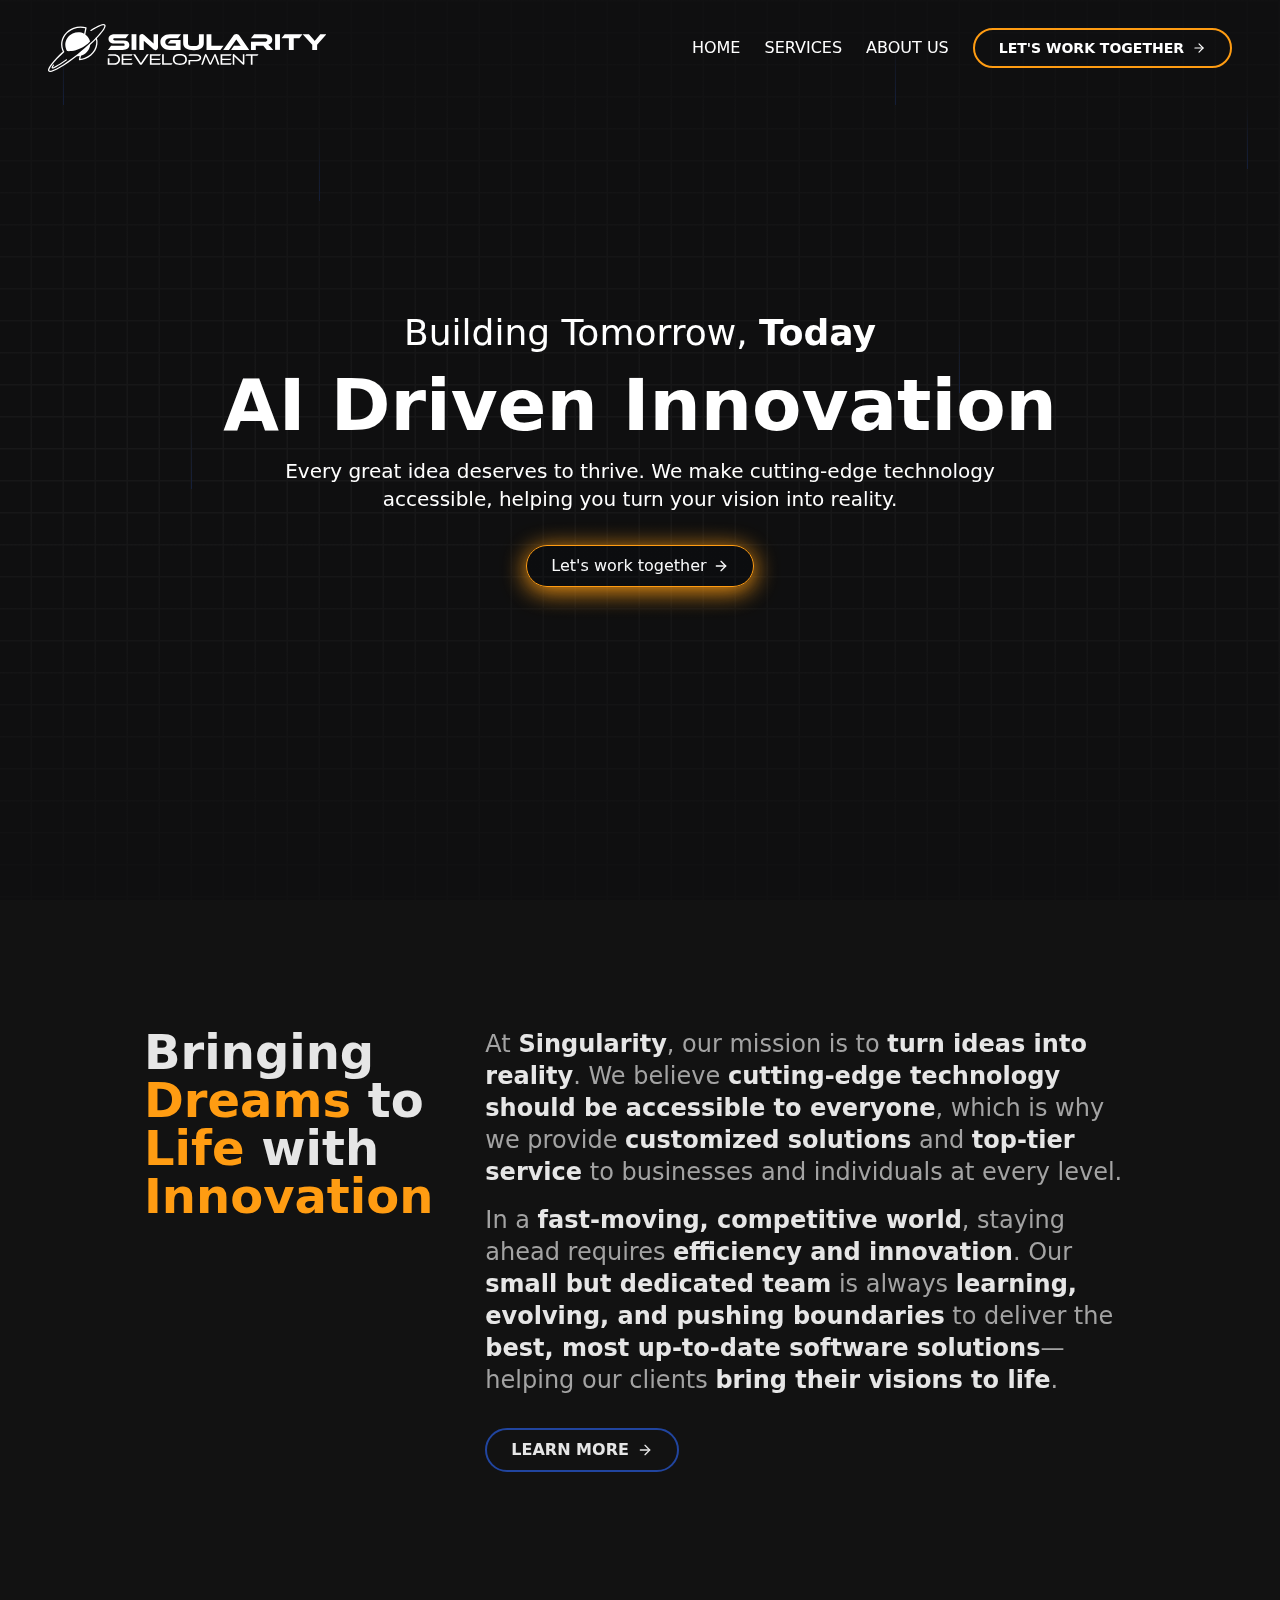
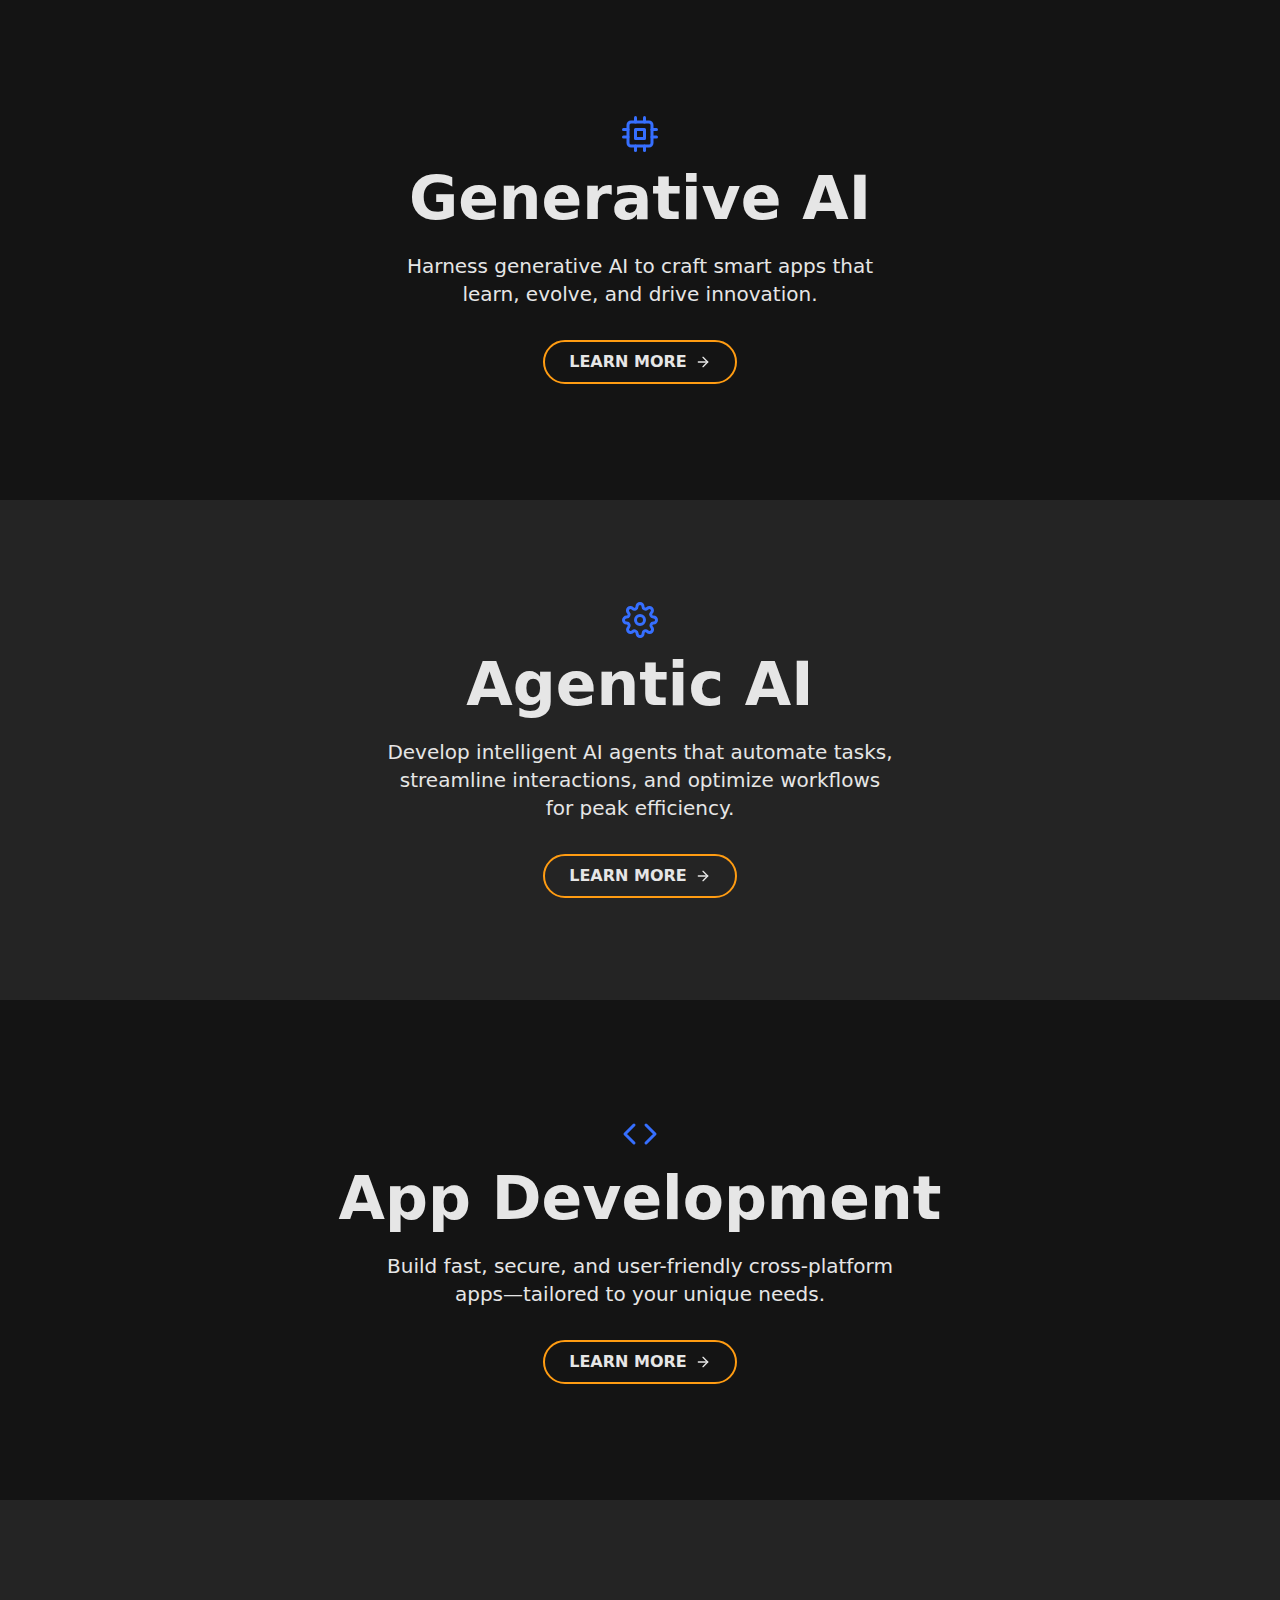
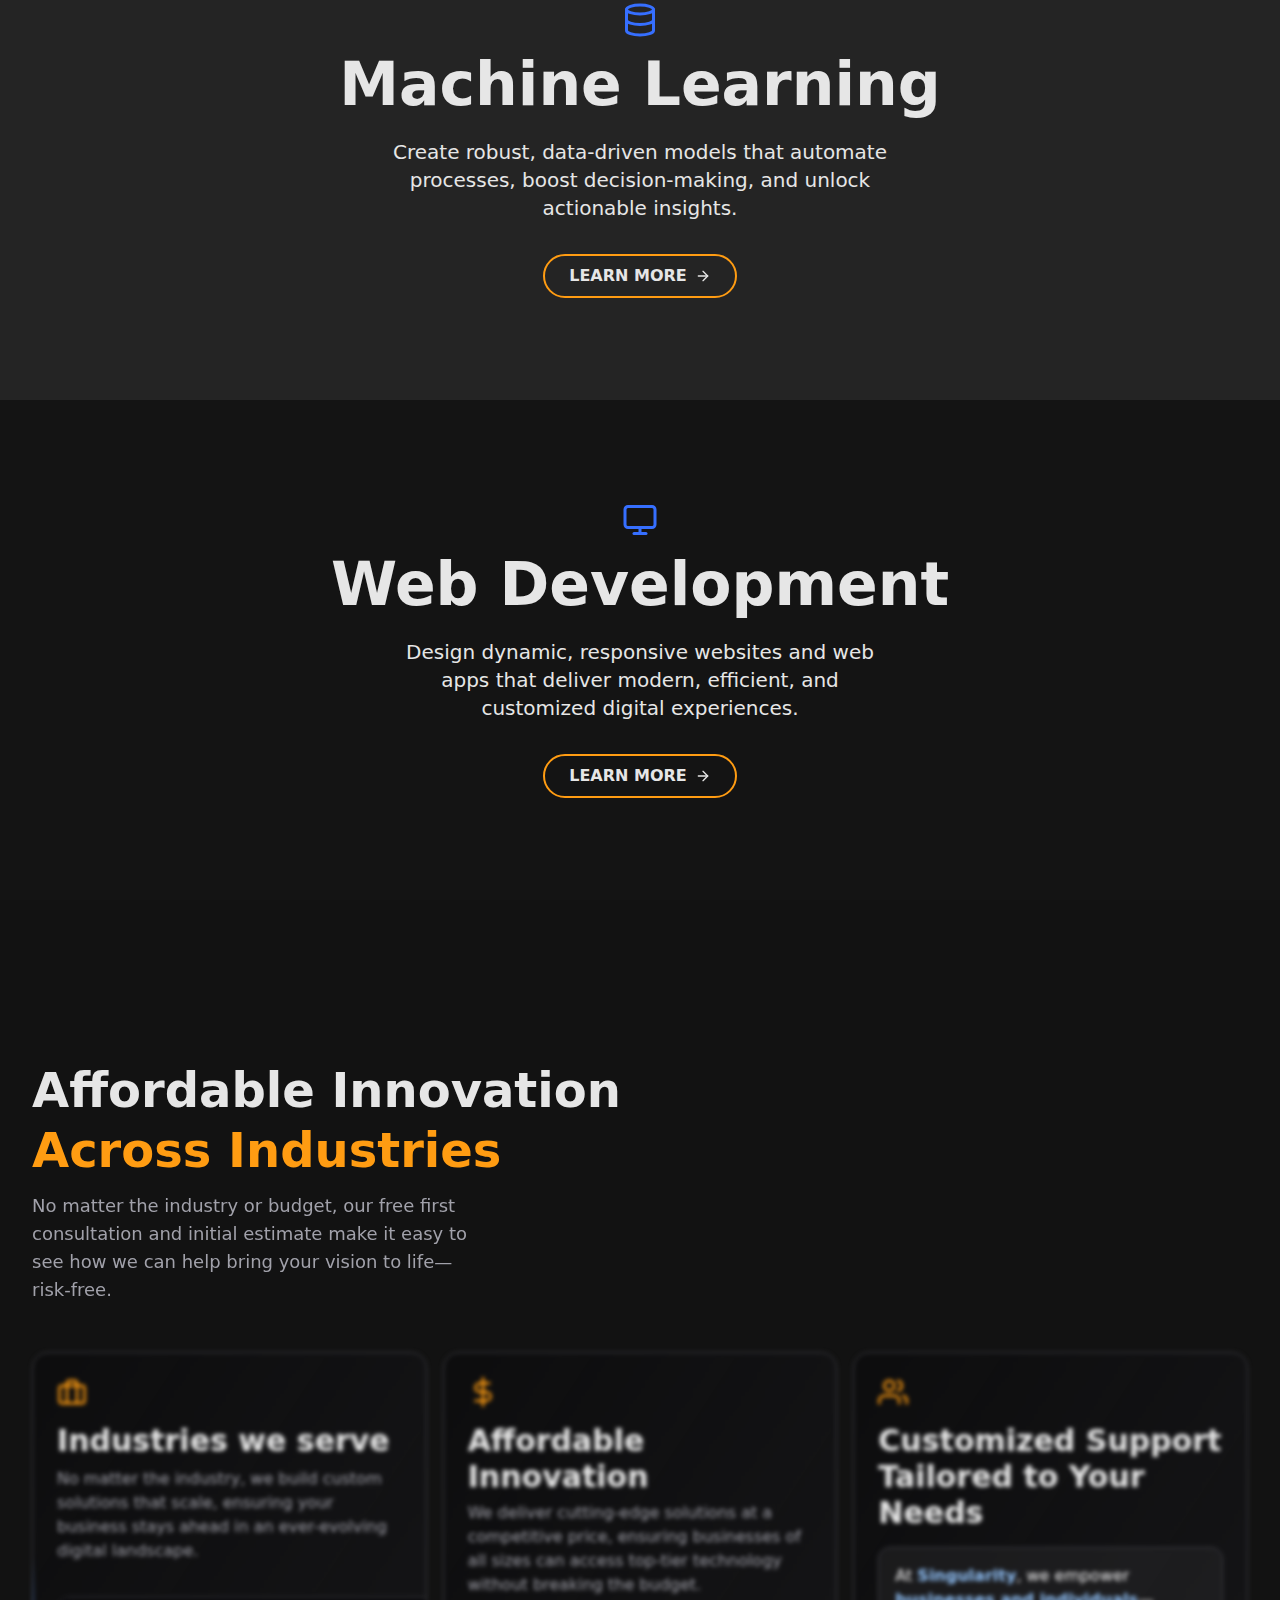
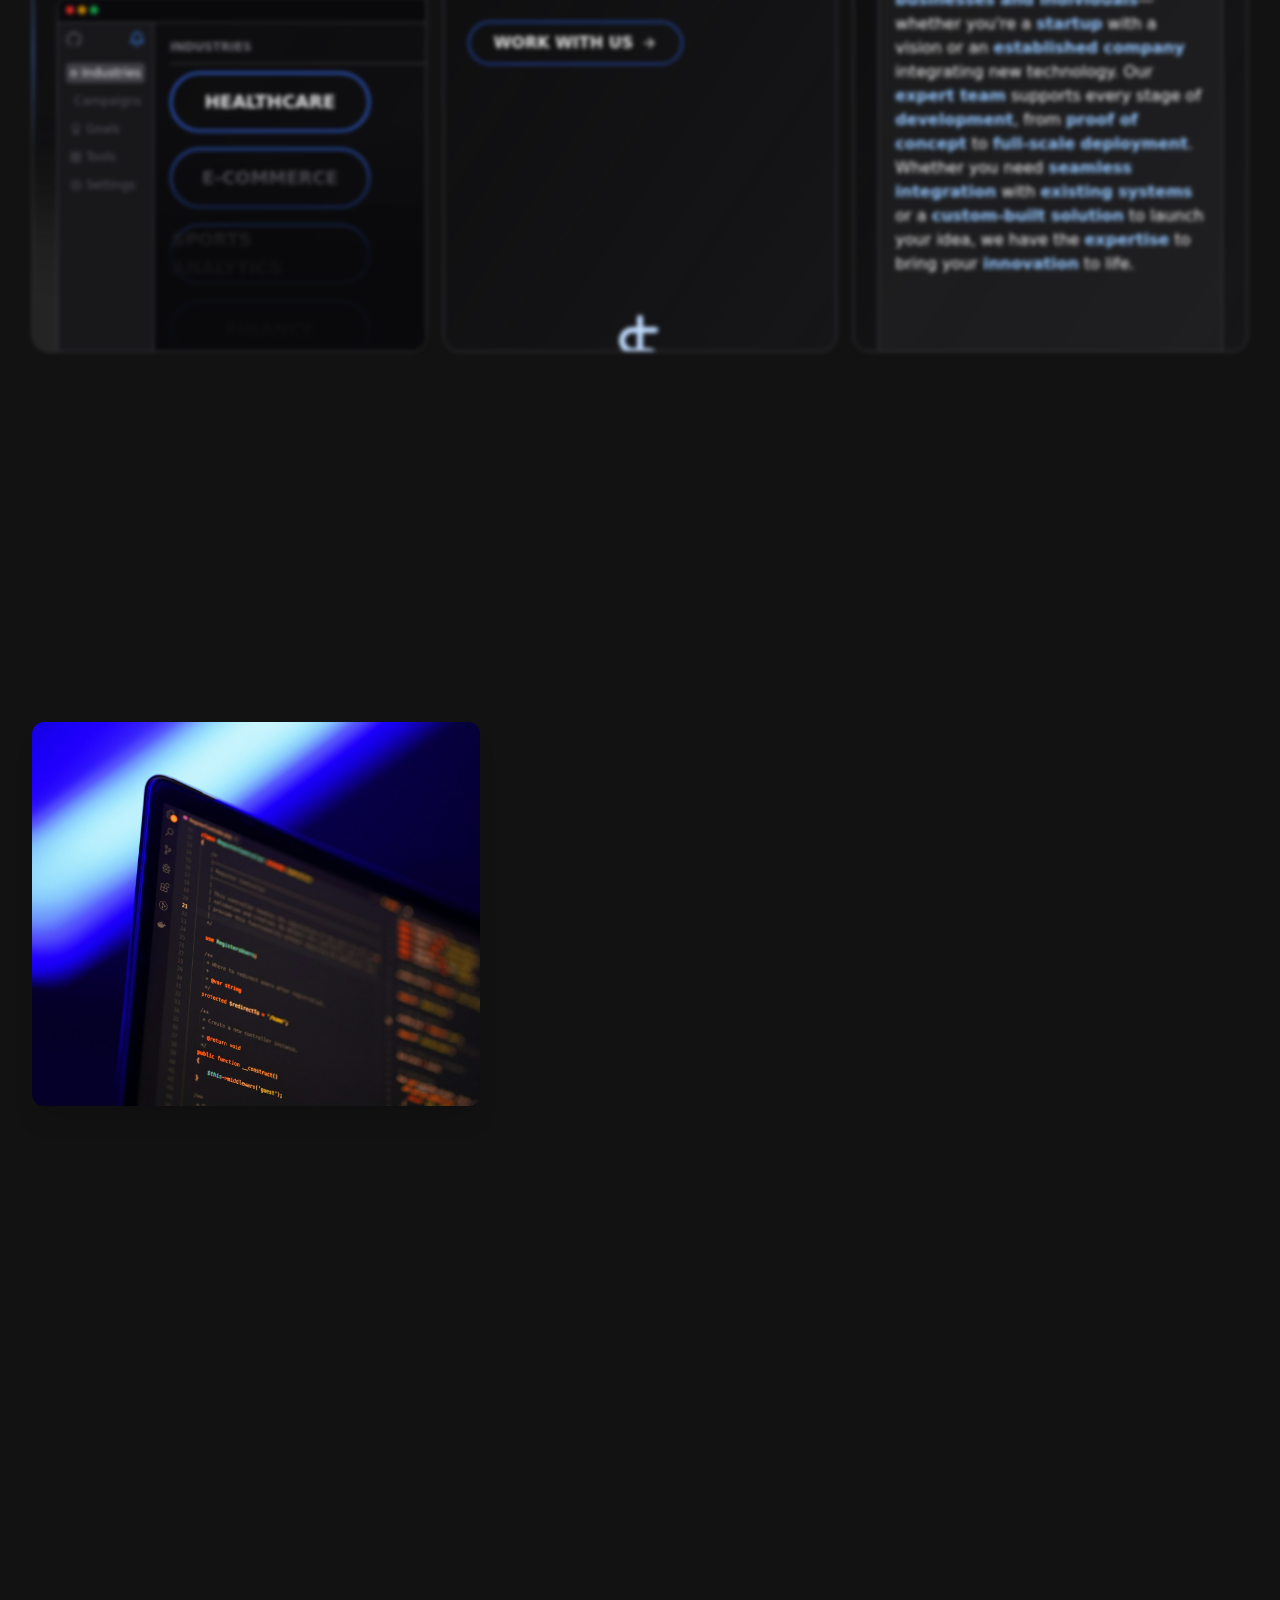
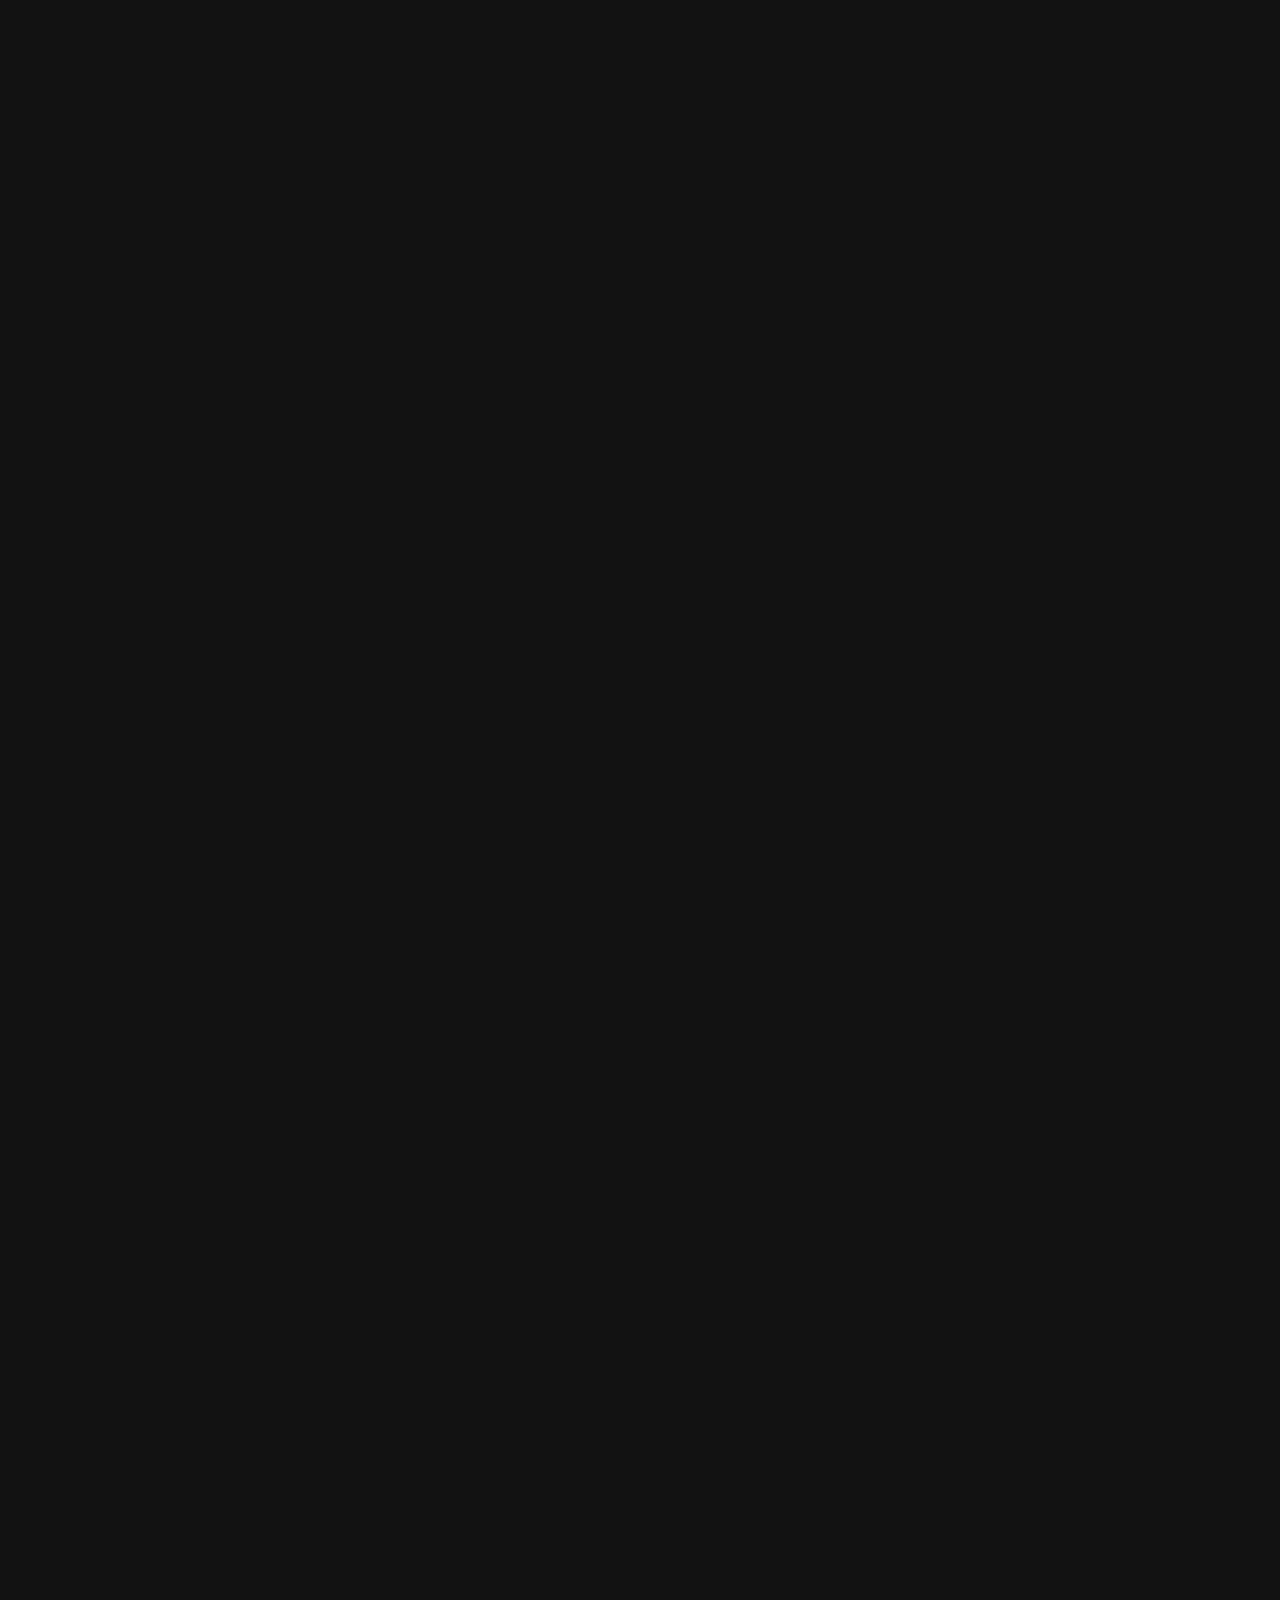
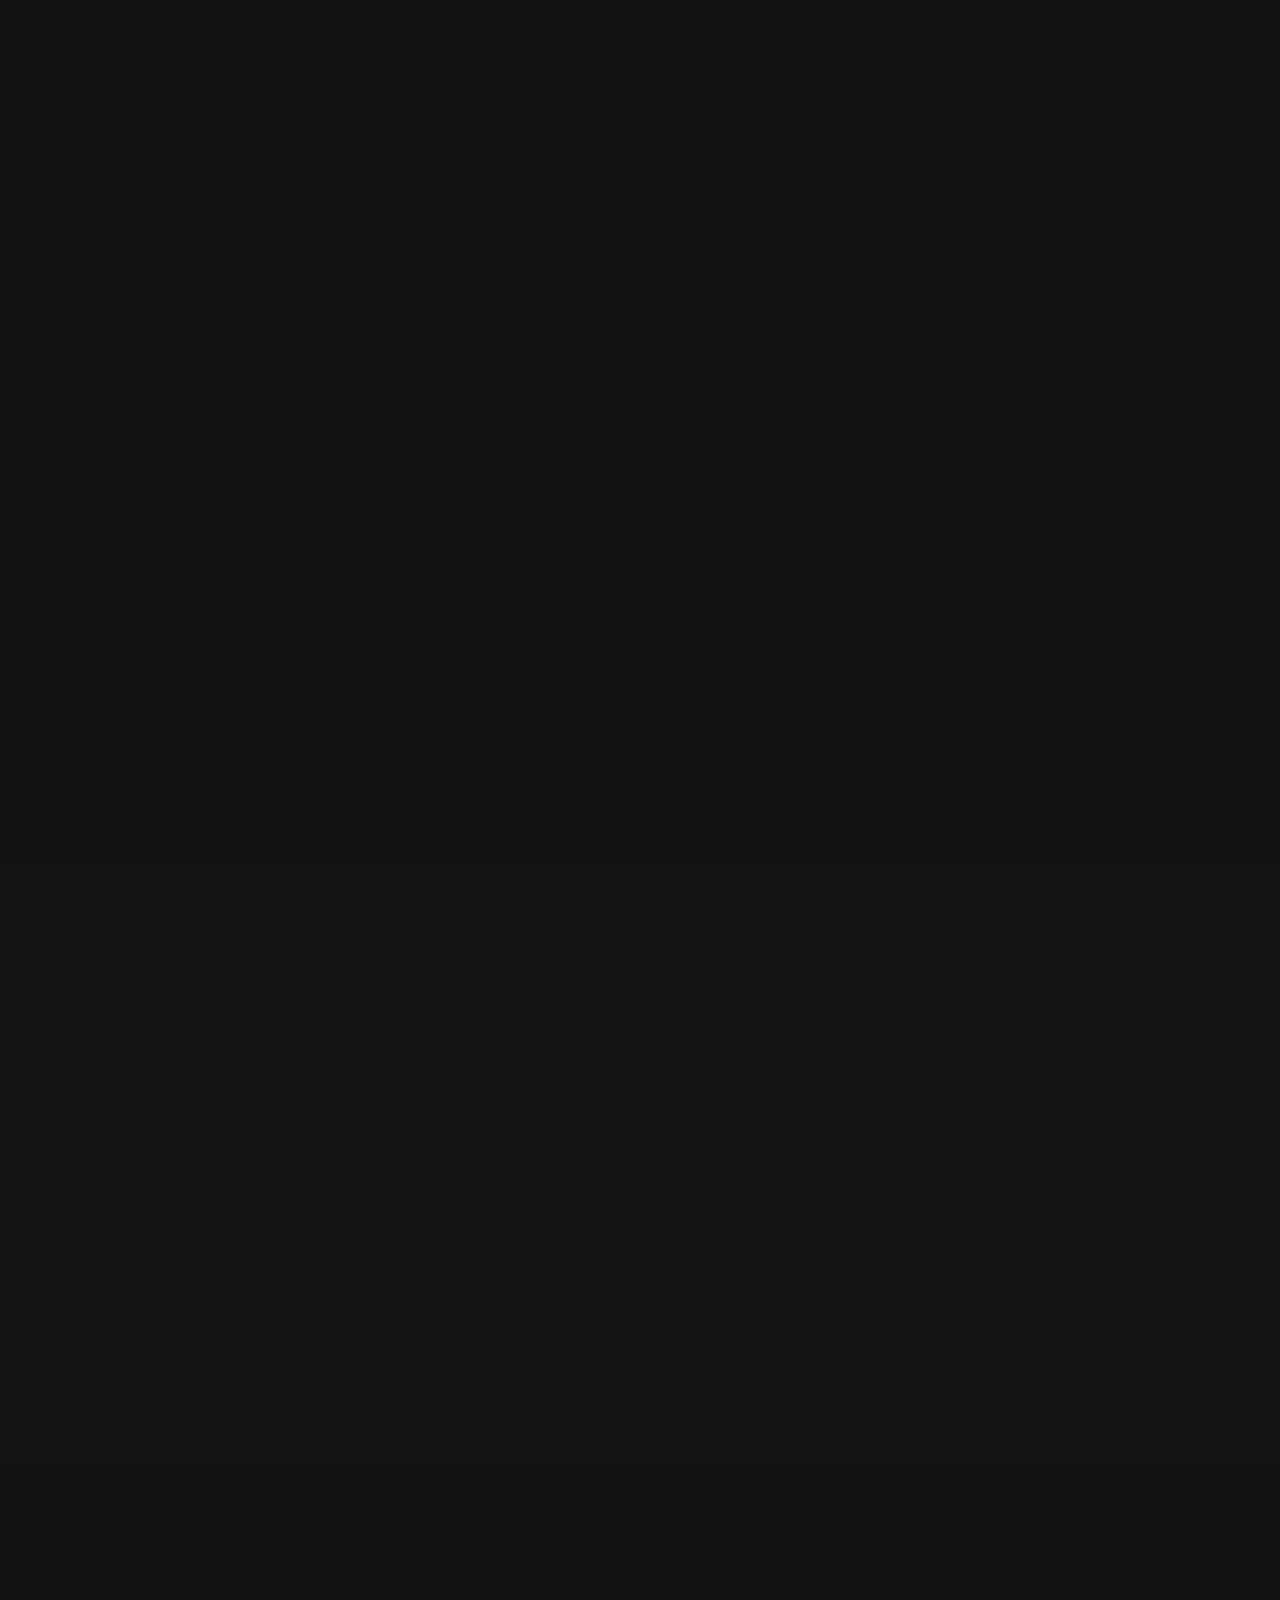
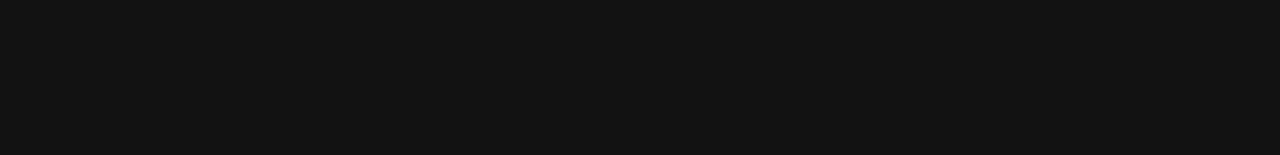
==== commit 5c1b479c: "mobile content patch" ====
--- a/index.html
+++ b/index.html
@@ -1,4 +1,4 @@
-<!DOCTYPE html><html lang="en"><head><meta charSet="utf-8"/><meta name="viewport" content="width=device-width, initial-scale=1"/><link rel="preload" href="/_next/static/media/569ce4b8f30dc480-s.p.woff2" as="font" crossorigin="" type="font/woff2"/><link rel="preload" href="/_next/static/media/93f479601ee12b01-s.p.woff2" as="font" crossorigin="" type="font/woff2"/><link rel="stylesheet" href="/_next/static/css/ac5d4d42111101e8.css" data-precedence="next"/><link rel="preload" as="script" fetchPriority="low" href="/_next/static/chunks/webpack-6ae88a5c75739f60.js"/><script src="/_next/static/chunks/4bd1b696-648fdcc35fdc5053.js" async=""></script><script src="/_next/static/chunks/517-f1427bad08c5cd80.js" async=""></script><script src="/_next/static/chunks/main-app-3ec209943493a46a.js" async=""></script><script src="/_next/static/chunks/ee560e2c-694a400d2724b70c.js" async=""></script><script src="/_next/static/chunks/8e1d74a4-bb553c8dd7f82fd3.js" async=""></script><script src="/_next/static/chunks/763-ec484cae237393e0.js" async=""></script><script src="/_next/static/chunks/576-ed62a856d95dbe15.js" async=""></script><script src="/_next/static/chunks/app/layout-2b54510bcdc03dc1.js" async=""></script><script src="/_next/static/chunks/30a37ab2-ae9fa0cfa9367791.js" async=""></script><script src="/_next/static/chunks/876-b0c9c66384d4f1a5.js" async=""></script><script src="/_next/static/chunks/265-163e9031b5c08d6d.js" async=""></script><script src="/_next/static/chunks/app/page-2157433cafdbcb3a.js" async=""></script><meta name="next-size-adjust" content=""/><title>Singularity Development | Cutting Edge AI Solutions</title><meta name="description" content="Singularity Development provides budget friendly and cutting edge technical solutions for startups and established companies alike."/><link rel="icon" href="/icon.png?d3821363825e1f38" type="image/png" sizes="178x148"/><link rel="apple-touch-icon" href="/apple-icon.png?d3821363825e1f38" type="image/png" sizes="178x148"/><script src="/_next/static/chunks/polyfills-42372ed130431b0a.js" noModule=""></script></head><body class="__variable_4d318d __variable_ea5f4b antialiased"><nav aria-label="Main navigation" class="fixed top-0 z-50 w-full px-6 transition-all duration-300 ease-out lg:px-12 bg-transparent text-white py-6 shadow-none"><div class="mx-auto flex max-w-7xl items-center justify-between"><div class="block lg:hidden"><div class="flex items-center gap-2"><a href="/#" aria-label="Go to homepage"><svg id="Layer_2" xmlns="http://www.w3.org/2000/svg" viewBox="0 0 354.59 295.41" class="h-12 w-auto" aria-hidden="true"><g id="Layer_1-2" data-name="Layer_1"><path fill="currentColor" class="cls-1" d="M27.77,273.87c-2.3,0-3.54-.83-4.45-1.9-2.94-3.48-.69-9.34,8.03-20.91,1-1.32,2.88-1.59,4.2-.59,1.32,1,1.59,2.88.59,4.2-6.29,8.35-7.67,11.9-7.95,13.22,3.59-.01,18.94-5.02,84.04-50.27,1.36-.95,3.23-.61,4.18.75.95,1.36.61,3.23-.75,4.18-60.16,41.82-80.09,51.33-87.88,51.33ZM28.13,268.53h.01-.01Z"></path><path fill="currentColor" class="cls-1" d="M352.24,4.22c-4.95-6.03-15.41-5.61-32.93,1.31-14.76,5.83-34.52,16.46-57.14,30.75-1.87,1.18-2.43,3.65-1.25,5.52,1.18,1.87,3.65,2.42,5.52,1.25C322.36,7.75,342.97,5.53,346.06,9.3c3.2,3.9-3.47,24.51-51.63,74.61-11.18,11.62-23.72,23.91-37.29,36.52-18.52,17.2-38.56,34.67-59.58,51.92-9.45,7.76-19.11,15.46-28.69,22.9-6.85,5.32-13.72,10.54-20.43,15.54-36.1,26.87-70.19,49.04-96,62.42-30.14,15.62-41.71,15.49-43.79,12.95-1.94-2.36-.23-12.78,18.44-36.85,16.26-20.96,41.13-47.11,71.94-75.63,1.37-1.26,1.68-3.3.76-4.92-2.24-3.92-4.17-8.03-5.76-12.22-18.47-48.86,10.8-105.36,65.24-125.94,22.7-8.58,47.3-9.86,69.7-3.69l-6.61,32.63c-20.74-10.99-46.94-12.18-70.63-.95-38.09,18.05-55.48,61.46-39.49,97.69.26.57.52,1.15.79,1.72,1.48,3.13,3.17,6.08,5.04,8.88,13.94.71,32.12-.05,52.57-5.39,44.49-11.61,73.78-38.14,87.96-53.4-1.09-5.6-2.88-11.14-5.42-16.51-5.44-11.48-13.65-20.79-23.55-27.62l7.91-39.05c.41-2.01-.77-4-2.73-4.61-25-7.83-52.84-6.82-78.37,2.83-58.57,22.14-89.92,83.26-69.89,136.25,1.36,3.59,2.95,7.13,4.76,10.56-30.07,27.99-54.42,53.7-70.54,74.47-18.81,24.25-24.63,39.13-18.31,46.83,2.44,2.97,6.24,4.19,10.86,4.19,11.89,0,29.22-8.07,42.8-15.11,26.18-13.57,60.67-35.98,97.1-63.1,6.75-5.03,13.67-10.29,20.56-15.64,1.17-.91,2.35-1.84,3.52-2.75,5.65.18,11.38-.25,17.09-1.32l-4.21,20.77c-.25,1.23.09,2.5.92,3.44.76.86,1.86,1.35,3,1.35.1,0,.2,0,.3-.01,11.79-.88,23.46-3.49,34.68-7.73,54.97-20.78,86.51-76.45,72.7-127.53,42.49-44.46,59.48-72.58,50.46-83.57ZM226.25,207.84c-8.82,3.34-17.94,5.59-27.16,6.71l3.88-19.13c3.87-1.17,7.71-2.64,11.49-4.43,25.92-12.28,42.24-36.31,45-61.82,1.04-.96,2.09-1.92,3.12-2.88,11.7-10.87,22.64-21.5,32.62-31.69,9.63,45.81-19.51,94.55-68.94,113.24Z"></path></g></svg></a></div></div><div class="hidden lg:block"><div class="flex items-center gap-2"><a href="/#" aria-label="Go to homepage"><svg id="Layer_2" xmlns="http://www.w3.org/2000/svg" viewBox="0 0 1713.65 295.41" class="h-12 w-auto" aria-hidden="true"><g id="Layer_1-2" data-name="Layer_1"><path fill="currentColor" class="cls-1" d="M27.77,273.87c-2.3,0-3.54-.83-4.45-1.9-2.94-3.48-.69-9.34,8.03-20.91,1-1.32,2.88-1.59,4.2-.59,1.32,1,1.59,2.88.59,4.2-6.29,8.35-7.67,11.9-7.95,13.22,3.59-.01,18.94-5.02,84.04-50.27,1.36-.95,3.23-.61,4.18.75.95,1.36.61,3.23-.75,4.18-60.16,41.82-80.09,51.33-87.88,51.33ZM28.13,268.53h.01-.01Z"></path><path fill="currentColor" class="cls-1" d="M194.09,223.06c-1.14,0-2.24-.49-3-1.35-.83-.94-1.17-2.21-.92-3.44l6.35-31.33c.44-2.17,2.55-3.56,4.71-3.12,2.17.44,3.56,2.55,3.13,4.71l-5.27,26.03c9.22-1.13,18.33-3.38,27.16-6.71,51.88-19.61,81.41-72.33,67.23-120.02-.63-2.12.58-4.34,2.69-4.97,2.12-.63,4.34.58,4.97,2.69,15.37,51.69-16.29,108.7-72.07,129.78-11.23,4.24-22.9,6.84-34.68,7.73-.1,0-.2.01-.3.01Z"></path><path fill="currentColor" class="cls-1" d="M352.24,4.22c-4.95-6.03-15.41-5.61-32.93,1.31-14.76,5.83-34.52,16.46-57.14,30.75-1.87,1.18-2.43,3.65-1.25,5.52,1.18,1.87,3.65,2.42,5.52,1.25C322.36,7.75,342.97,5.53,346.06,9.3c3.2,3.9-3.47,24.51-51.63,74.61-11.18,11.62-23.72,23.91-37.29,36.52-18.52,17.2-38.56,34.67-59.58,51.92-9.45,7.76-19.11,15.46-28.69,22.9-6.85,5.32-13.72,10.54-20.43,15.54-36.1,26.87-70.19,49.04-96,62.42-30.14,15.62-41.71,15.49-43.79,12.95-1.94-2.36-.23-12.78,18.44-36.85,16.26-20.96,41.13-47.11,71.94-75.63,1.37-1.26,1.68-3.3.76-4.92-2.24-3.92-4.17-8.03-5.76-12.22-18.47-48.86,10.8-105.36,65.24-125.94,22.7-8.58,47.3-9.86,69.7-3.69l-6.61,32.63c-20.74-10.99-46.94-12.18-70.63-.95-38.09,18.05-55.48,61.46-39.49,97.69.26.57.52,1.15.79,1.72,1.48,3.13,3.17,6.08,5.04,8.88,13.94.71,32.12-.05,52.57-5.39,44.49-11.61,73.78-38.14,87.96-53.4-1.09-5.6-2.88-11.14-5.42-16.51-5.44-11.48-13.65-20.79-23.55-27.62l7.91-39.05c.41-2.01-.77-4-2.73-4.61-25-7.83-52.84-6.82-78.37,2.83-58.57,22.14-89.92,83.26-69.89,136.25,1.36,3.59,2.95,7.13,4.76,10.56-30.07,27.99-54.42,53.7-70.54,74.47-18.81,24.25-24.63,39.13-18.31,46.83,2.44,2.97,6.24,4.19,10.86,4.19,11.89,0,29.22-8.07,42.8-15.11,26.18-13.57,60.67-35.98,97.1-63.1,6.75-5.03,13.67-10.29,20.56-15.64,1.17-.91,2.35-1.84,3.52-2.75,12.34.39,25.08-2.1,37.17-7.83,25.92-12.28,42.24-36.31,45-61.82,1.04-.96,2.09-1.92,3.12-2.88,13.68-12.71,26.34-25.1,37.62-36.84,43.67-45.42,61.18-74.1,52.05-85.23Z"></path><g><path fill="currentColor" d="M464.22,101.21c23.54,0,36.25,8.81,36.25,26.43,0,19.79-11.99,31.63-41.45,31.63h-89.97l19.21-24.84h73.08c7.08,0,10.25-2.02,10.25-7.08s-3.18-6.93-10.25-6.93h-52.57c-24.84,0-36.25-11.12-36.25-27.73,0-18.2,12.13-30.04,41.45-30.04h83.91l-19.21,25.13h-67.01c-6.93,0-10.25,1.73-10.25,6.64s3.32,6.79,10.25,6.79h52.57Z"></path><path fill="currentColor" d="M544.07,159.27h-29.9V62.65h29.9v96.62Z"></path><path fill="currentColor" d="M648.63,155.66l-59.21-53.15v56.76h-27.15v-80.16c0-12.85,7.8-18.05,16.32-18.05,3.61,0,7.22.87,11.99,5.2l59.21,53.15v-56.76h27.3v80.01c0,12.85-7.8,18.2-16.46,18.2-3.75,0-7.36-.87-11.99-5.2Z"></path><path fill="currentColor" d="M754.33,98.9h61.81v60.37h-66.29c-33.51,0-58.2-21.23-58.2-49.25s24.7-47.37,58.2-47.37h69.18l-19.35,25.13h-49.83c-16.17,0-28.45,9.82-28.45,23.54s11.84,23.11,28.45,23.11h36.54v-14.01h-49.97l17.91-21.52Z"></path><path fill="currentColor" d="M958.82,117.1c0,29.17-20.07,43.76-60.22,43.76-46.5,0-66.58-14.59-66.58-43.76v-54.45h29.75v54.45c0,14.3,6.07,18.92,36.83,18.92,22.96,0,30.19-5.34,30.19-18.92v-54.45h30.04v54.45Z"></path><path fill="currentColor" d="M1080.41,134.43l-19.35,24.84h-85.35V62.65h29.9v71.78h74.81Z"></path><path fill="currentColor" d="M1126.47,159.27l18.05-24.84h24.26c5.78,0,12.56,0,17.19.29-2.6-3.46-6.64-9.39-9.82-14.01l-17.33-25.56-45.35,64.12h-35.38l61.96-87.37c4.04-5.63,9.97-10.83,19.35-10.83s14.87,4.77,19.06,10.83l60.37,87.37h-112.36Z"></path><path fill="currentColor" d="M1386.56,159.27h-40l-21.52-25.56h-45.93v25.56h-29.9v-49.39h84.05c9.24,0,16.46-4.19,16.46-10.83,0-7.51-6.21-11.27-16.46-11.27h-84.05l19.5-25.13h62.1c21.95,0,49.68,6.93,49.68,34.52,0,15.02-9.39,27.44-25.27,30.62,3.32,2.45,6.93,5.92,13.58,12.71l17.76,18.77Z"></path><path fill="currentColor" d="M1427.56,159.27h-29.9V62.65h29.9v96.62Z"></path><path fill="currentColor" d="M1566.2,62.65l-19.35,25.13h-34.52v71.49h-29.9v-71.49h-45.35l19.35-25.13h109.76Z"></path><path fill="currentColor" d="M1713.65,62.65l-57.34,64.7v31.92h-30.04v-32.06l-58.93-64.56h38.42l23.11,26.86c3.03,3.47,11.12,12.28,13.14,15.16,1.88-2.74,5.2-6.93,12.13-15.31l21.95-26.72h37.55Z"></path></g><g><path fill="currentColor" d="M367.62,250.56v-40.15h10.4v31.39h29.65c14.73,0,25.71-9.92,25.71-23.59s-11.07-23.2-25.71-23.2h-40.05l6.74-8.86h33.31c20.89,0,36.01,13,36.01,31.58s-15.31,32.83-36.01,32.83h-40.05Z"></path><path fill="currentColor" d="M453.3,250.56v-64.41h68.36l-6.84,8.86h-51.13v19.35h54.98l-5.97,7.7h-49.01v19.74h58.44l-6.84,8.76h-62.01Z"></path><path fill="currentColor" d="M523.78,186.14h12.8l35.43,53.34,36.1-53.34h12.23l-41.69,61.33c-1.45,2.12-3.56,3.95-6.84,3.95-3.08,0-5.39-1.73-6.84-3.95l-41.21-61.33Z"></path><path fill="currentColor" d="M627.07,250.56v-64.41h68.36l-6.84,8.86h-51.13v19.35h54.98l-5.97,7.7h-49.01v19.74h58.44l-6.84,8.76h-62.01Z"></path><path fill="currentColor" d="M702.36,250.56v-64.41h10.4v55.65h53.72l-6.84,8.76h-57.29Z"></path><path fill="currentColor" d="M811.73,251.62c-28.79,0-43.23-10.3-43.23-33.31s14.44-33.22,43.23-33.22,43.23,10.2,43.23,33.22-14.44,33.31-43.23,33.31ZM811.73,193.85c-22.82,0-32.83,6.35-32.83,24.46s10.01,24.55,32.83,24.55,32.83-6.45,32.83-24.55-10.01-24.46-32.83-24.46Z"></path><path fill="currentColor" d="M874.98,229.57v20.99h-10.4v-29.65h46.02c12.23,0,22.14-3.47,22.14-12.81,0-10.01-9.05-13.09-22.24-13.09h-46.12l6.93-8.86h42.85c17.72,0,28.98,8.28,28.98,22.05s-11.17,21.38-28.98,21.38h-39.19Z"></path><path fill="currentColor" d="M1044.72,250.56l-18-51.8-21.47,48.62c-1.54,3.46-3.75,4.04-6.16,4.04s-4.62-.58-6.16-4.04l-21.47-48.62-18.1,51.8h-10.21l21.18-60.37c1.06-3.18,3.27-4.91,5.97-4.91s4.81,1.54,5.97,3.85l23.01,50.65,23.01-50.65c.96-2.31,3.08-3.85,5.87-3.85s4.91,1.73,6.07,4.91l20.89,60.37h-10.4Z"></path><path fill="currentColor" d="M1062.13,250.56v-64.41h68.36l-6.84,8.86h-51.13v19.35h54.98l-5.97,7.7h-49.01v19.74h58.44l-6.84,8.76h-62.01Z"></path><path fill="currentColor" d="M1146.56,199.72v50.84h-9.43v-58.73c0-4.62,2.7-6.55,5.78-6.55,1.35,0,2.89.39,4.53,2.02l51.7,49.49v-50.65h9.53v58.44c0,4.62-2.79,6.55-5.87,6.55-1.35,0-2.79-.29-4.43-1.93l-51.8-49.49Z"></path><path fill="currentColor" d="M1248.23,250.56v-55.55h-34.18l7.03-8.86h74.52l-6.84,8.86h-30.04v55.55h-10.49Z"></path></g></g></svg></a></div></div><div class="hidden gap-6 lg:flex"><div class="flex items-center gap-6"><div class="relative h-fit w-fit"><a href="/#" class="relative uppercase">Home<span style="transform:scaleX(0)" class="absolute -bottom-2 -left-2 -right-2 h-1 origin-left scale-x-0  rounded-full bg-dark-accent2 transition-transform  duration-300 ease-out"></span></a></div><div class="relative h-fit w-fit"><a href="/#services" class="relative uppercase">Services<span style="transform:scaleX(0)" class="absolute -bottom-2 -left-2 -right-2 h-1 origin-left scale-x-0  rounded-full bg-dark-accent2 transition-transform  duration-300 ease-out"></span></a></div><div class="relative h-fit w-fit"><a href="/#about" class="relative uppercase">About Us<span style="transform:scaleX(0)" class="absolute -bottom-2 -left-2 -right-2 h-1 origin-left scale-x-0  rounded-full bg-dark-accent2 transition-transform  duration-300 ease-out"></span></a></div><a href="#contact"><button class="
+<!DOCTYPE html><html lang="en"><head><meta charSet="utf-8"/><meta name="viewport" content="width=device-width, initial-scale=1"/><link rel="preload" href="/_next/static/media/569ce4b8f30dc480-s.p.woff2" as="font" crossorigin="" type="font/woff2"/><link rel="preload" href="/_next/static/media/93f479601ee12b01-s.p.woff2" as="font" crossorigin="" type="font/woff2"/><link rel="stylesheet" href="/_next/static/css/ed2e5987f1cb07db.css" data-precedence="next"/><link rel="preload" as="script" fetchPriority="low" href="/_next/static/chunks/webpack-6ae88a5c75739f60.js"/><script src="/_next/static/chunks/4bd1b696-648fdcc35fdc5053.js" async=""></script><script src="/_next/static/chunks/517-f1427bad08c5cd80.js" async=""></script><script src="/_next/static/chunks/main-app-3ec209943493a46a.js" async=""></script><script src="/_next/static/chunks/ee560e2c-694a400d2724b70c.js" async=""></script><script src="/_next/static/chunks/8e1d74a4-bb553c8dd7f82fd3.js" async=""></script><script src="/_next/static/chunks/361-c567ff89e072f694.js" async=""></script><script src="/_next/static/chunks/app/layout-c078244092c9ce7b.js" async=""></script><script src="/_next/static/chunks/30a37ab2-ae9fa0cfa9367791.js" async=""></script><script src="/_next/static/chunks/122-a683c9239b4330cc.js" async=""></script><script src="/_next/static/chunks/265-163e9031b5c08d6d.js" async=""></script><script src="/_next/static/chunks/app/page-3747e34d8230277c.js" async=""></script><meta name="next-size-adjust" content=""/><title>Singularity Development | Cutting Edge AI Solutions</title><meta name="description" content="Singularity Development provides budget friendly and cutting edge technical solutions for startups and established companies alike."/><link rel="icon" href="/icon.png?d3821363825e1f38" type="image/png" sizes="178x148"/><link rel="apple-touch-icon" href="/apple-icon.png?d3821363825e1f38" type="image/png" sizes="178x148"/><script src="/_next/static/chunks/polyfills-42372ed130431b0a.js" noModule=""></script></head><body class="__variable_4d318d __variable_ea5f4b antialiased"><nav aria-label="Main navigation" class="fixed top-0 z-50 w-full px-6 transition-all duration-300 ease-out lg:px-12 bg-transparent text-white py-6 shadow-none"><div class="mx-auto flex max-w-7xl items-center justify-between"><div class="block lg:hidden"><div class="flex items-center gap-2"><a href="/#" aria-label="Go to homepage"><svg id="Layer_2" xmlns="http://www.w3.org/2000/svg" viewBox="0 0 354.59 295.41" class="h-12 w-auto" aria-hidden="true"><g id="Layer_1-2" data-name="Layer_1"><path fill="currentColor" class="cls-1" d="M27.77,273.87c-2.3,0-3.54-.83-4.45-1.9-2.94-3.48-.69-9.34,8.03-20.91,1-1.32,2.88-1.59,4.2-.59,1.32,1,1.59,2.88.59,4.2-6.29,8.35-7.67,11.9-7.95,13.22,3.59-.01,18.94-5.02,84.04-50.27,1.36-.95,3.23-.61,4.18.75.95,1.36.61,3.23-.75,4.18-60.16,41.82-80.09,51.33-87.88,51.33ZM28.13,268.53h.01-.01Z"></path><path fill="currentColor" class="cls-1" d="M352.24,4.22c-4.95-6.03-15.41-5.61-32.93,1.31-14.76,5.83-34.52,16.46-57.14,30.75-1.87,1.18-2.43,3.65-1.25,5.52,1.18,1.87,3.65,2.42,5.52,1.25C322.36,7.75,342.97,5.53,346.06,9.3c3.2,3.9-3.47,24.51-51.63,74.61-11.18,11.62-23.72,23.91-37.29,36.52-18.52,17.2-38.56,34.67-59.58,51.92-9.45,7.76-19.11,15.46-28.69,22.9-6.85,5.32-13.72,10.54-20.43,15.54-36.1,26.87-70.19,49.04-96,62.42-30.14,15.62-41.71,15.49-43.79,12.95-1.94-2.36-.23-12.78,18.44-36.85,16.26-20.96,41.13-47.11,71.94-75.63,1.37-1.26,1.68-3.3.76-4.92-2.24-3.92-4.17-8.03-5.76-12.22-18.47-48.86,10.8-105.36,65.24-125.94,22.7-8.58,47.3-9.86,69.7-3.69l-6.61,32.63c-20.74-10.99-46.94-12.18-70.63-.95-38.09,18.05-55.48,61.46-39.49,97.69.26.57.52,1.15.79,1.72,1.48,3.13,3.17,6.08,5.04,8.88,13.94.71,32.12-.05,52.57-5.39,44.49-11.61,73.78-38.14,87.96-53.4-1.09-5.6-2.88-11.14-5.42-16.51-5.44-11.48-13.65-20.79-23.55-27.62l7.91-39.05c.41-2.01-.77-4-2.73-4.61-25-7.83-52.84-6.82-78.37,2.83-58.57,22.14-89.92,83.26-69.89,136.25,1.36,3.59,2.95,7.13,4.76,10.56-30.07,27.99-54.42,53.7-70.54,74.47-18.81,24.25-24.63,39.13-18.31,46.83,2.44,2.97,6.24,4.19,10.86,4.19,11.89,0,29.22-8.07,42.8-15.11,26.18-13.57,60.67-35.98,97.1-63.1,6.75-5.03,13.67-10.29,20.56-15.64,1.17-.91,2.35-1.84,3.52-2.75,5.65.18,11.38-.25,17.09-1.32l-4.21,20.77c-.25,1.23.09,2.5.92,3.44.76.86,1.86,1.35,3,1.35.1,0,.2,0,.3-.01,11.79-.88,23.46-3.49,34.68-7.73,54.97-20.78,86.51-76.45,72.7-127.53,42.49-44.46,59.48-72.58,50.46-83.57ZM226.25,207.84c-8.82,3.34-17.94,5.59-27.16,6.71l3.88-19.13c3.87-1.17,7.71-2.64,11.49-4.43,25.92-12.28,42.24-36.31,45-61.82,1.04-.96,2.09-1.92,3.12-2.88,11.7-10.87,22.64-21.5,32.62-31.69,9.63,45.81-19.51,94.55-68.94,113.24Z"></path></g></svg></a></div></div><div class="hidden lg:block"><div class="flex items-center gap-2"><a href="/#" aria-label="Go to homepage"><svg id="Layer_2" xmlns="http://www.w3.org/2000/svg" viewBox="0 0 1713.65 295.41" class="h-12 w-auto" aria-hidden="true"><g id="Layer_1-2" data-name="Layer_1"><path fill="currentColor" class="cls-1" d="M27.77,273.87c-2.3,0-3.54-.83-4.45-1.9-2.94-3.48-.69-9.34,8.03-20.91,1-1.32,2.88-1.59,4.2-.59,1.32,1,1.59,2.88.59,4.2-6.29,8.35-7.67,11.9-7.95,13.22,3.59-.01,18.94-5.02,84.04-50.27,1.36-.95,3.23-.61,4.18.75.95,1.36.61,3.23-.75,4.18-60.16,41.82-80.09,51.33-87.88,51.33ZM28.13,268.53h.01-.01Z"></path><path fill="currentColor" class="cls-1" d="M194.09,223.06c-1.14,0-2.24-.49-3-1.35-.83-.94-1.17-2.21-.92-3.44l6.35-31.33c.44-2.17,2.55-3.56,4.71-3.12,2.17.44,3.56,2.55,3.13,4.71l-5.27,26.03c9.22-1.13,18.33-3.38,27.16-6.71,51.88-19.61,81.41-72.33,67.23-120.02-.63-2.12.58-4.34,2.69-4.97,2.12-.63,4.34.58,4.97,2.69,15.37,51.69-16.29,108.7-72.07,129.78-11.23,4.24-22.9,6.84-34.68,7.73-.1,0-.2.01-.3.01Z"></path><path fill="currentColor" class="cls-1" d="M352.24,4.22c-4.95-6.03-15.41-5.61-32.93,1.31-14.76,5.83-34.52,16.46-57.14,30.75-1.87,1.18-2.43,3.65-1.25,5.52,1.18,1.87,3.65,2.42,5.52,1.25C322.36,7.75,342.97,5.53,346.06,9.3c3.2,3.9-3.47,24.51-51.63,74.61-11.18,11.62-23.72,23.91-37.29,36.52-18.52,17.2-38.56,34.67-59.58,51.92-9.45,7.76-19.11,15.46-28.69,22.9-6.85,5.32-13.72,10.54-20.43,15.54-36.1,26.87-70.19,49.04-96,62.42-30.14,15.62-41.71,15.49-43.79,12.95-1.94-2.36-.23-12.78,18.44-36.85,16.26-20.96,41.13-47.11,71.94-75.63,1.37-1.26,1.68-3.3.76-4.92-2.24-3.92-4.17-8.03-5.76-12.22-18.47-48.86,10.8-105.36,65.24-125.94,22.7-8.58,47.3-9.86,69.7-3.69l-6.61,32.63c-20.74-10.99-46.94-12.18-70.63-.95-38.09,18.05-55.48,61.46-39.49,97.69.26.57.52,1.15.79,1.72,1.48,3.13,3.17,6.08,5.04,8.88,13.94.71,32.12-.05,52.57-5.39,44.49-11.61,73.78-38.14,87.96-53.4-1.09-5.6-2.88-11.14-5.42-16.51-5.44-11.48-13.65-20.79-23.55-27.62l7.91-39.05c.41-2.01-.77-4-2.73-4.61-25-7.83-52.84-6.82-78.37,2.83-58.57,22.14-89.92,83.26-69.89,136.25,1.36,3.59,2.95,7.13,4.76,10.56-30.07,27.99-54.42,53.7-70.54,74.47-18.81,24.25-24.63,39.13-18.31,46.83,2.44,2.97,6.24,4.19,10.86,4.19,11.89,0,29.22-8.07,42.8-15.11,26.18-13.57,60.67-35.98,97.1-63.1,6.75-5.03,13.67-10.29,20.56-15.64,1.17-.91,2.35-1.84,3.52-2.75,12.34.39,25.08-2.1,37.17-7.83,25.92-12.28,42.24-36.31,45-61.82,1.04-.96,2.09-1.92,3.12-2.88,13.68-12.71,26.34-25.1,37.62-36.84,43.67-45.42,61.18-74.1,52.05-85.23Z"></path><g><path fill="currentColor" d="M464.22,101.21c23.54,0,36.25,8.81,36.25,26.43,0,19.79-11.99,31.63-41.45,31.63h-89.97l19.21-24.84h73.08c7.08,0,10.25-2.02,10.25-7.08s-3.18-6.93-10.25-6.93h-52.57c-24.84,0-36.25-11.12-36.25-27.73,0-18.2,12.13-30.04,41.45-30.04h83.91l-19.21,25.13h-67.01c-6.93,0-10.25,1.73-10.25,6.64s3.32,6.79,10.25,6.79h52.57Z"></path><path fill="currentColor" d="M544.07,159.27h-29.9V62.65h29.9v96.62Z"></path><path fill="currentColor" d="M648.63,155.66l-59.21-53.15v56.76h-27.15v-80.16c0-12.85,7.8-18.05,16.32-18.05,3.61,0,7.22.87,11.99,5.2l59.21,53.15v-56.76h27.3v80.01c0,12.85-7.8,18.2-16.46,18.2-3.75,0-7.36-.87-11.99-5.2Z"></path><path fill="currentColor" d="M754.33,98.9h61.81v60.37h-66.29c-33.51,0-58.2-21.23-58.2-49.25s24.7-47.37,58.2-47.37h69.18l-19.35,25.13h-49.83c-16.17,0-28.45,9.82-28.45,23.54s11.84,23.11,28.45,23.11h36.54v-14.01h-49.97l17.91-21.52Z"></path><path fill="currentColor" d="M958.82,117.1c0,29.17-20.07,43.76-60.22,43.76-46.5,0-66.58-14.59-66.58-43.76v-54.45h29.75v54.45c0,14.3,6.07,18.92,36.83,18.92,22.96,0,30.19-5.34,30.19-18.92v-54.45h30.04v54.45Z"></path><path fill="currentColor" d="M1080.41,134.43l-19.35,24.84h-85.35V62.65h29.9v71.78h74.81Z"></path><path fill="currentColor" d="M1126.47,159.27l18.05-24.84h24.26c5.78,0,12.56,0,17.19.29-2.6-3.46-6.64-9.39-9.82-14.01l-17.33-25.56-45.35,64.12h-35.38l61.96-87.37c4.04-5.63,9.97-10.83,19.35-10.83s14.87,4.77,19.06,10.83l60.37,87.37h-112.36Z"></path><path fill="currentColor" d="M1386.56,159.27h-40l-21.52-25.56h-45.93v25.56h-29.9v-49.39h84.05c9.24,0,16.46-4.19,16.46-10.83,0-7.51-6.21-11.27-16.46-11.27h-84.05l19.5-25.13h62.1c21.95,0,49.68,6.93,49.68,34.52,0,15.02-9.39,27.44-25.27,30.62,3.32,2.45,6.93,5.92,13.58,12.71l17.76,18.77Z"></path><path fill="currentColor" d="M1427.56,159.27h-29.9V62.65h29.9v96.62Z"></path><path fill="currentColor" d="M1566.2,62.65l-19.35,25.13h-34.52v71.49h-29.9v-71.49h-45.35l19.35-25.13h109.76Z"></path><path fill="currentColor" d="M1713.65,62.65l-57.34,64.7v31.92h-30.04v-32.06l-58.93-64.56h38.42l23.11,26.86c3.03,3.47,11.12,12.28,13.14,15.16,1.88-2.74,5.2-6.93,12.13-15.31l21.95-26.72h37.55Z"></path></g><g><path fill="currentColor" d="M367.62,250.56v-40.15h10.4v31.39h29.65c14.73,0,25.71-9.92,25.71-23.59s-11.07-23.2-25.71-23.2h-40.05l6.74-8.86h33.31c20.89,0,36.01,13,36.01,31.58s-15.31,32.83-36.01,32.83h-40.05Z"></path><path fill="currentColor" d="M453.3,250.56v-64.41h68.36l-6.84,8.86h-51.13v19.35h54.98l-5.97,7.7h-49.01v19.74h58.44l-6.84,8.76h-62.01Z"></path><path fill="currentColor" d="M523.78,186.14h12.8l35.43,53.34,36.1-53.34h12.23l-41.69,61.33c-1.45,2.12-3.56,3.95-6.84,3.95-3.08,0-5.39-1.73-6.84-3.95l-41.21-61.33Z"></path><path fill="currentColor" d="M627.07,250.56v-64.41h68.36l-6.84,8.86h-51.13v19.35h54.98l-5.97,7.7h-49.01v19.74h58.44l-6.84,8.76h-62.01Z"></path><path fill="currentColor" d="M702.36,250.56v-64.41h10.4v55.65h53.72l-6.84,8.76h-57.29Z"></path><path fill="currentColor" d="M811.73,251.62c-28.79,0-43.23-10.3-43.23-33.31s14.44-33.22,43.23-33.22,43.23,10.2,43.23,33.22-14.44,33.31-43.23,33.31ZM811.73,193.85c-22.82,0-32.83,6.35-32.83,24.46s10.01,24.55,32.83,24.55,32.83-6.45,32.83-24.55-10.01-24.46-32.83-24.46Z"></path><path fill="currentColor" d="M874.98,229.57v20.99h-10.4v-29.65h46.02c12.23,0,22.14-3.47,22.14-12.81,0-10.01-9.05-13.09-22.24-13.09h-46.12l6.93-8.86h42.85c17.72,0,28.98,8.28,28.98,22.05s-11.17,21.38-28.98,21.38h-39.19Z"></path><path fill="currentColor" d="M1044.72,250.56l-18-51.8-21.47,48.62c-1.54,3.46-3.75,4.04-6.16,4.04s-4.62-.58-6.16-4.04l-21.47-48.62-18.1,51.8h-10.21l21.18-60.37c1.06-3.18,3.27-4.91,5.97-4.91s4.81,1.54,5.97,3.85l23.01,50.65,23.01-50.65c.96-2.31,3.08-3.85,5.87-3.85s4.91,1.73,6.07,4.91l20.89,60.37h-10.4Z"></path><path fill="currentColor" d="M1062.13,250.56v-64.41h68.36l-6.84,8.86h-51.13v19.35h54.98l-5.97,7.7h-49.01v19.74h58.44l-6.84,8.76h-62.01Z"></path><path fill="currentColor" d="M1146.56,199.72v50.84h-9.43v-58.73c0-4.62,2.7-6.55,5.78-6.55,1.35,0,2.89.39,4.53,2.02l51.7,49.49v-50.65h9.53v58.44c0,4.62-2.79,6.55-5.87,6.55-1.35,0-2.79-.29-4.43-1.93l-51.8-49.49Z"></path><path fill="currentColor" d="M1248.23,250.56v-55.55h-34.18l7.03-8.86h74.52l-6.84,8.86h-30.04v55.55h-10.49Z"></path></g></g></svg></a></div></div><div class="hidden gap-6 lg:flex"><div class="flex items-center gap-6"><div class="relative h-fit w-fit"><a href="/#" class="relative uppercase">Home<span style="transform:scaleX(0)" class="absolute -bottom-2 -left-2 -right-2 h-1 origin-left scale-x-0  rounded-full bg-dark-accent2 transition-transform  duration-300 ease-out"></span></a></div><div class="relative h-fit w-fit"><a href="/#services" class="relative uppercase">Services<span style="transform:scaleX(0)" class="absolute -bottom-2 -left-2 -right-2 h-1 origin-left scale-x-0  rounded-full bg-dark-accent2 transition-transform  duration-300 ease-out"></span></a></div><div class="relative h-fit w-fit"><a href="/#about" class="relative uppercase">About Us<span style="transform:scaleX(0)" class="absolute -bottom-2 -left-2 -right-2 h-1 origin-left scale-x-0  rounded-full bg-dark-accent2 transition-transform  duration-300 ease-out"></span></a></div><a href="#contact"><button class="
             relative z-0 flex items-center gap-2 overflow-hidden rounded-full border-[2px] 
             border-dark-accent2 px-6 py-2 font-semibold
             uppercase transition-all duration-500 group text-sm
@@ -104,7 +104,7 @@
             hover:scale-105 hover:text-neutral-900
             hover:before:translate-x-[0%]
             hover:before:translate-y-[0%]
-            active:scale-95">Learn More<svg stroke="currentColor" fill="none" stroke-width="2" viewBox="0 0 24 24" stroke-linecap="round" stroke-linejoin="round" aria-hidden="true" class="transition-transform group-hover:-rotate-45 group-active:-rotate-12" height="1em" width="1em" xmlns="http://www.w3.org/2000/svg"><line x1="5" y1="12" x2="19" y2="12"></line><polyline points="12 5 19 12 12 19"></polyline></svg></button></a></li></ul></section><section id="about" aria-label="About Singularity" class="relative mx-auto max-w-7xl"><h2 class="sr-only">About Singularity</h2><div id="features" class="relative overflow-hidden"><section><div class="mx-auto max-w-7xl px-4 md:px-8 relative z-20 pb-20 pt-20 md:pb-28 md:pt-40"><div class="mb-12 space-y-3"><h2 class="text-center text-3xl font-semibold leading-tight sm:text-4xl sm:leading-tight md:text-5xl md:leading-tight md:text-start">Affordable Innovation <br/><span class="text-dark-accent2">Across Industries</span></h2><p class="text-center text-base text-zinc-400 md:text-lg mx-auto max-w-md md:mx-0 md:text-start">No matter the industry or budget, our free first consultation and initial estimate make it easy to see how we can help bring your vision to life—risk-free.</p></div><div class="grid grid-cols-1 gap-4 lg:grid-cols-12"><div class="col-span-1 h-[550px] lg:col-span-4 lg:h-[600px]"><div class="relative h-full w-full overflow-hidden rounded-2xl border border-zinc-700 bg-gradient-to-br from-zinc-950/50 to-zinc-900/80 p-6" style="filter:blur(2px)"><span class="absolute left-0 top-1/2 h-48 w-[1px] -translate-y-1/2 animate-pulse bg-gradient-to-b from-blue-500/0 via-blue-500 to-blue-500/0"></span><svg stroke="currentColor" fill="none" stroke-width="2" viewBox="0 0 24 24" stroke-linecap="round" stroke-linejoin="round" aria-hidden="true" class="mb-4 text-3xl text-dark-accent2" height="1em" width="1em" xmlns="http://www.w3.org/2000/svg"><rect x="2" y="7" width="20" height="14" rx="2" ry="2"></rect><path d="M16 21V5a2 2 0 0 0-2-2h-4a2 2 0 0 0-2 2v16"></path></svg><p class="mb-2 text-2xl md:text-3xl font-semibold">Industries we serve</p><p class="mb-8 text-zinc-400">No matter the industry, we build custom solutions that scale, ensuring your business stays ahead in an ever-evolving digital landscape.</p><div class="absolute bottom-0 left-0 z-0 size-72 -translate-x-1/2 translate-y-1/2 rounded-full bg-dark-nav blur-2xl"></div><div class="absolute -bottom-4 left-6 h-[340px] w-full overflow-hidden rounded-xl border border-zinc-700 bg-zinc-950/50 sm:h-[370px]"><div class="flex gap-1 border-b border-zinc-700 bg-zinc-950 p-2"><div class="size-2 rounded-full bg-red-600"></div><div class="size-2 rounded-full bg-yellow-600"></div><div class="size-2 rounded-full bg-green-600"></div></div><div class="flex h-full w-full"><div class="h-full w-24 border-r border-zinc-700 bg-zinc-900 p-2"><div class="mb-4 flex items-center justify-between "><svg stroke="currentColor" fill="currentColor" stroke-width="0" role="img" viewBox="0 0 24 24" class="text-zinc-700" height="1em" width="1em" xmlns="http://www.w3.org/2000/svg"><path d="M12 .297c-6.63 0-12 5.373-12 12 0 5.303 3.438 9.8 8.205 11.385.6.113.82-.258.82-.577 0-.285-.01-1.04-.015-2.04-3.338.724-4.042-1.61-4.042-1.61C4.422 18.07 3.633 17.7 3.633 17.7c-1.087-.744.084-.729.084-.729 1.205.084 1.838 1.236 1.838 1.236 1.07 1.835 2.809 1.305 3.495.998.108-.776.417-1.305.76-1.605-2.665-.3-5.466-1.332-5.466-5.93 0-1.31.465-2.38 1.235-3.22-.135-.303-.54-1.523.105-3.176 0 0 1.005-.322 3.3 1.23.96-.267 1.98-.399 3-.405 1.02.006 2.04.138 3 .405 2.28-1.552 3.285-1.23 3.285-1.23.645 1.653.24 2.873.12 3.176.765.84 1.23 1.91 1.23 3.22 0 4.61-2.805 5.625-5.475 5.92.42.36.81 1.096.81 2.22 0 1.606-.015 2.896-.015 3.286 0 .315.21.69.825.57C20.565 22.092 24 17.592 24 12.297c0-6.627-5.373-12-12-12"></path></svg><svg stroke="currentColor" fill="none" stroke-width="2" viewBox="0 0 24 24" stroke-linecap="round" stroke-linejoin="round" class="text-blue-500" height="1em" width="1em" xmlns="http://www.w3.org/2000/svg"><path d="M18 8A6 6 0 0 0 6 8c0 7-3 9-3 9h18s-3-2-3-9"></path><path d="M13.73 21a2 2 0 0 1-3.46 0"></path></svg></div><div class="space-y-2"><div class="flex items-center gap-1 rounded bg-zinc-700 px-1 py-0.5 text-xs text-zinc-200"><svg stroke="currentColor" fill="none" stroke-width="2" viewBox="0 0 24 24" stroke-linecap="round" stroke-linejoin="round" height="1em" width="1em" xmlns="http://www.w3.org/2000/svg"><rect x="2" y="7" width="20" height="14" rx="2" ry="2"></rect><path d="M16 21V5a2 2 0 0 0-2-2h-4a2 2 0 0 0-2 2v16"></path></svg>Industries</div><div class="flex items-center gap-1 rounded px-1 py-0.5 text-xs text-zinc-600"><svg stroke="currentColor" fill="none" stroke-width="2" viewBox="0 0 24 24" stroke-linecap="round" stroke-linejoin="round" height="1em" width="1em" xmlns="http://www.w3.org/2000/svg"><path d="M4 4h16c1.1 0 2 .9 2 2v12c0 1.1-.9 2-2 2H4c-1.1 0-2-.9-2-2V6c0-1.1.9-2 2-2z"></path><polyline points="22,6 12,13 2,6"></polyline></svg>Campaigns</div><div class="flex items-center gap-1 rounded px-1 py-0.5 text-xs text-zinc-600"><svg stroke="currentColor" fill="none" stroke-width="2" viewBox="0 0 24 24" stroke-linecap="round" stroke-linejoin="round" height="1em" width="1em" xmlns="http://www.w3.org/2000/svg"><circle cx="12" cy="8" r="7"></circle><polyline points="8.21 13.89 7 23 12 20 17 23 15.79 13.88"></polyline></svg>Goals</div><div class="flex items-center gap-1 rounded px-1 py-0.5 text-xs text-zinc-600"><svg stroke="currentColor" fill="none" stroke-width="2" viewBox="0 0 24 24" stroke-linecap="round" stroke-linejoin="round" height="1em" width="1em" xmlns="http://www.w3.org/2000/svg"><rect x="3" y="3" width="7" height="7"></rect><rect x="14" y="3" width="7" height="7"></rect><rect x="14" y="14" width="7" height="7"></rect><rect x="3" y="14" width="7" height="7"></rect></svg>Tools</div><div class="flex items-center gap-1 rounded px-1 py-0.5 text-xs text-zinc-600"><svg stroke="currentColor" fill="none" stroke-width="2" viewBox="0 0 24 24" stroke-linecap="round" stroke-linejoin="round" height="1em" width="1em" xmlns="http://www.w3.org/2000/svg"><circle cx="12" cy="12" r="3"></circle><path d="M19.4 15a1.65 1.65 0 0 0 .33 1.82l.06.06a2 2 0 0 1 0 2.83 2 2 0 0 1-2.83 0l-.06-.06a1.65 1.65 0 0 0-1.82-.33 1.65 1.65 0 0 0-1 1.51V21a2 2 0 0 1-2 2 2 2 0 0 1-2-2v-.09A1.65 1.65 0 0 0 9 19.4a1.65 1.65 0 0 0-1.82.33l-.06.06a2 2 0 0 1-2.83 0 2 2 0 0 1 0-2.83l.06-.06a1.65 1.65 0 0 0 .33-1.82 1.65 1.65 0 0 0-1.51-1H3a2 2 0 0 1-2-2 2 2 0 0 1 2-2h.09A1.65 1.65 0 0 0 4.6 9a1.65 1.65 0 0 0-.33-1.82l-.06-.06a2 2 0 0 1 0-2.83 2 2 0 0 1 2.83 0l.06.06a1.65 1.65 0 0 0 1.82.33H9a1.65 1.65 0 0 0 1-1.51V3a2 2 0 0 1 2-2 2 2 0 0 1 2 2v.09a1.65 1.65 0 0 0 1 1.51 1.65 1.65 0 0 0 1.82-.33l.06-.06a2 2 0 0 1 2.83 0 2 2 0 0 1 0 2.83l-.06.06a1.65 1.65 0 0 0-.33 1.82V9a1.65 1.65 0 0 0 1.51 1H21a2 2 0 0 1 2 2 2 2 0 0 1-2 2h-.09a1.65 1.65 0 0 0-1.51 1z"></path></svg>Settings</div></div></div><div class="relative w-full"><div class="relative z-0 w-full p-4"><div class="w-full border-b border-zinc-700 pb-2 text-xs font-semibold uppercase text-zinc-500"><span>Industries</span></div><div class="relative flex items-center gap-2 py-2 text-xs" style="z-index:1"><div class="bg-transparent h-[60px] w-[200px] flex items-center justify-center rounded-full border-[2px] border-light-accent1"><span class="text-zinc-200 text-lg font-semibold uppercase">Healthcare</span></div></div><div class="relative flex items-center gap-2 py-2 text-xs" style="z-index:1"><div class="bg-transparent h-[60px] w-[200px] flex items-center justify-center rounded-full border-[2px] border-light-accent1"><span class="text-zinc-500 text-lg font-semibold uppercase">E-Commerce</span></div></div><div class="relative flex items-center gap-2 py-2 text-xs" style="z-index:1"><div class="bg-transparent h-[60px] w-[200px] flex items-center justify-center rounded-full border-[2px] border-light-accent1"><span class="text-zinc-500 text-lg font-semibold uppercase">Sports Analytics</span></div></div><div class="relative flex items-center gap-2 py-2 text-xs" style="z-index:1"><div class="bg-transparent h-[60px] w-[200px] flex items-center justify-center rounded-full border-[2px] border-light-accent1"><span class="text-zinc-500 text-lg font-semibold uppercase">Finance</span></div></div><div class="relative flex items-center gap-2 py-2 text-xs" style="z-index:1"><div class="bg-transparent h-[60px] w-[200px] flex items-center justify-center rounded-full border-[2px] border-light-accent1"><span class="text-zinc-500 text-lg font-semibold uppercase">Education</span></div></div><div class="relative flex items-center gap-2 py-2 text-xs" style="z-index:0"><div class="bg-transparent h-[60px] w-[200px] flex items-center justify-center rounded-full border-[2px] border-light-accent1"><span class="text-zinc-500 text-lg font-semibold uppercase">Real Estate</span></div></div></div><div class="absolute bottom-0 left-0 right-0 top-1/4 z-10 bg-gradient-to-b from-zinc-950/0 via-zinc-950/90 to-zinc-950"></div></div></div></div></div></div><div class="col-span-1 grid grid-cols-2 gap-4 lg:col-span-8 lg:grid-cols-2"><div class="col-span-2 h-[400px] md:h-[500px] lg:h-[600px] md:col-span-1"><div class="relative h-full w-full overflow-hidden rounded-2xl border border-zinc-700 bg-gradient-to-br from-zinc-950/50 to-zinc-900/80 p-6" style="filter:blur(2px)"><svg stroke="currentColor" fill="none" stroke-width="2" viewBox="0 0 24 24" stroke-linecap="round" stroke-linejoin="round" aria-hidden="true" class="mb-4 text-3xl text-dark-accent2" height="1em" width="1em" xmlns="http://www.w3.org/2000/svg"><line x1="12" y1="1" x2="12" y2="23"></line><path d="M17 5H9.5a3.5 3.5 0 0 0 0 7h5a3.5 3.5 0 0 1 0 7H6"></path></svg><p class="mb-1.5 text-2xl md:text-3xl font-semibold">Affordable Innovation</p><p class="mb-6 text-zinc-400">We deliver cutting-edge solutions at a competitive price, ensuring businesses of all sizes can access top-tier technology without breaking the budget.</p><a href="#contact"><button class="
+            active:scale-95">Learn More<svg stroke="currentColor" fill="none" stroke-width="2" viewBox="0 0 24 24" stroke-linecap="round" stroke-linejoin="round" aria-hidden="true" class="transition-transform group-hover:-rotate-45 group-active:-rotate-12" height="1em" width="1em" xmlns="http://www.w3.org/2000/svg"><line x1="5" y1="12" x2="19" y2="12"></line><polyline points="12 5 19 12 12 19"></polyline></svg></button></a></li></ul></section><section id="about" aria-label="About Singularity" class="relative mx-auto max-w-7xl"><h2 class="sr-only">About Singularity</h2><div id="features" class="relative overflow-hidden"><section><div class="mx-auto max-w-7xl px-4 md:px-8 relative z-20 pb-20 pt-20 md:pb-28 md:pt-40"><div class="mb-12 space-y-3"><h2 class="text-center text-3xl font-semibold leading-tight sm:text-4xl sm:leading-tight md:text-5xl md:leading-tight md:text-start">Affordable Innovation <br/><span class="text-dark-accent2">Across Industries</span></h2><p class="text-center text-base text-zinc-400 md:text-lg mx-auto max-w-md md:mx-0 md:text-start">No matter the industry or budget, our free first consultation and initial estimate make it easy to see how we can help bring your vision to life—risk-free.</p></div><div class="grid grid-cols-1 gap-4 lg:grid-cols-12"><div class="col-span-1 h-[550px] lg:col-span-4 lg:h-[600px]"><div class="relative h-full w-full overflow-hidden rounded-2xl border border-zinc-700 bg-gradient-to-br from-zinc-950/50 to-zinc-900/80 p-6" style="filter:blur(2px)"><span class="absolute left-0 top-1/2 h-48 w-[1px] -translate-y-1/2 animate-pulse bg-gradient-to-b from-blue-500/0 via-blue-500 to-blue-500/0"></span><svg stroke="currentColor" fill="none" stroke-width="2" viewBox="0 0 24 24" stroke-linecap="round" stroke-linejoin="round" aria-hidden="true" class="mb-4 text-3xl text-dark-accent2" height="1em" width="1em" xmlns="http://www.w3.org/2000/svg"><rect x="2" y="7" width="20" height="14" rx="2" ry="2"></rect><path d="M16 21V5a2 2 0 0 0-2-2h-4a2 2 0 0 0-2 2v16"></path></svg><p class="mb-2 text-2xl md:text-3xl font-semibold">Industries we serve</p><p class="mb-8 text-zinc-400">No matter the industry, we build custom solutions that scale, ensuring your business stays ahead in an ever-evolving digital landscape.</p><div class="absolute bottom-0 left-0 z-0 size-72 -translate-x-1/2 translate-y-1/2 rounded-full bg-dark-nav blur-2xl"></div><div class="absolute -bottom-4 left-6 h-[340px] w-full overflow-hidden rounded-xl border border-zinc-700 bg-zinc-950/50 sm:h-[370px]"><div class="flex gap-1 border-b border-zinc-700 bg-zinc-950 p-2"><div class="size-2 rounded-full bg-red-600"></div><div class="size-2 rounded-full bg-yellow-600"></div><div class="size-2 rounded-full bg-green-600"></div></div><div class="flex h-full w-full"><div class="h-full w-24 border-r border-zinc-700 bg-zinc-900 p-2"><div class="mb-4 flex items-center justify-between "><svg stroke="currentColor" fill="currentColor" stroke-width="0" role="img" viewBox="0 0 24 24" class="text-zinc-700" height="1em" width="1em" xmlns="http://www.w3.org/2000/svg"><path d="M12 .297c-6.63 0-12 5.373-12 12 0 5.303 3.438 9.8 8.205 11.385.6.113.82-.258.82-.577 0-.285-.01-1.04-.015-2.04-3.338.724-4.042-1.61-4.042-1.61C4.422 18.07 3.633 17.7 3.633 17.7c-1.087-.744.084-.729.084-.729 1.205.084 1.838 1.236 1.838 1.236 1.07 1.835 2.809 1.305 3.495.998.108-.776.417-1.305.76-1.605-2.665-.3-5.466-1.332-5.466-5.93 0-1.31.465-2.38 1.235-3.22-.135-.303-.54-1.523.105-3.176 0 0 1.005-.322 3.3 1.23.96-.267 1.98-.399 3-.405 1.02.006 2.04.138 3 .405 2.28-1.552 3.285-1.23 3.285-1.23.645 1.653.24 2.873.12 3.176.765.84 1.23 1.91 1.23 3.22 0 4.61-2.805 5.625-5.475 5.92.42.36.81 1.096.81 2.22 0 1.606-.015 2.896-.015 3.286 0 .315.21.69.825.57C20.565 22.092 24 17.592 24 12.297c0-6.627-5.373-12-12-12"></path></svg><svg stroke="currentColor" fill="none" stroke-width="2" viewBox="0 0 24 24" stroke-linecap="round" stroke-linejoin="round" class="text-blue-500" height="1em" width="1em" xmlns="http://www.w3.org/2000/svg"><path d="M18 8A6 6 0 0 0 6 8c0 7-3 9-3 9h18s-3-2-3-9"></path><path d="M13.73 21a2 2 0 0 1-3.46 0"></path></svg></div><div class="space-y-2"><div class="flex items-center gap-1 rounded bg-zinc-700 px-1 py-0.5 text-xs text-zinc-200"><svg stroke="currentColor" fill="none" stroke-width="2" viewBox="0 0 24 24" stroke-linecap="round" stroke-linejoin="round" height="1em" width="1em" xmlns="http://www.w3.org/2000/svg"><rect x="2" y="7" width="20" height="14" rx="2" ry="2"></rect><path d="M16 21V5a2 2 0 0 0-2-2h-4a2 2 0 0 0-2 2v16"></path></svg>Industries</div><div class="flex items-center gap-1 rounded px-1 py-0.5 text-xs text-zinc-600"><svg stroke="currentColor" fill="none" stroke-width="2" viewBox="0 0 24 24" stroke-linecap="round" stroke-linejoin="round" height="1em" width="1em" xmlns="http://www.w3.org/2000/svg"><path d="M4 4h16c1.1 0 2 .9 2 2v12c0 1.1-.9 2-2 2H4c-1.1 0-2-.9-2-2V6c0-1.1.9-2 2-2z"></path><polyline points="22,6 12,13 2,6"></polyline></svg>Campaigns</div><div class="flex items-center gap-1 rounded px-1 py-0.5 text-xs text-zinc-600"><svg stroke="currentColor" fill="none" stroke-width="2" viewBox="0 0 24 24" stroke-linecap="round" stroke-linejoin="round" height="1em" width="1em" xmlns="http://www.w3.org/2000/svg"><circle cx="12" cy="8" r="7"></circle><polyline points="8.21 13.89 7 23 12 20 17 23 15.79 13.88"></polyline></svg>Goals</div><div class="flex items-center gap-1 rounded px-1 py-0.5 text-xs text-zinc-600"><svg stroke="currentColor" fill="none" stroke-width="2" viewBox="0 0 24 24" stroke-linecap="round" stroke-linejoin="round" height="1em" width="1em" xmlns="http://www.w3.org/2000/svg"><rect x="3" y="3" width="7" height="7"></rect><rect x="14" y="3" width="7" height="7"></rect><rect x="14" y="14" width="7" height="7"></rect><rect x="3" y="14" width="7" height="7"></rect></svg>Tools</div><div class="flex items-center gap-1 rounded px-1 py-0.5 text-xs text-zinc-600"><svg stroke="currentColor" fill="none" stroke-width="2" viewBox="0 0 24 24" stroke-linecap="round" stroke-linejoin="round" height="1em" width="1em" xmlns="http://www.w3.org/2000/svg"><circle cx="12" cy="12" r="3"></circle><path d="M19.4 15a1.65 1.65 0 0 0 .33 1.82l.06.06a2 2 0 0 1 0 2.83 2 2 0 0 1-2.83 0l-.06-.06a1.65 1.65 0 0 0-1.82-.33 1.65 1.65 0 0 0-1 1.51V21a2 2 0 0 1-2 2 2 2 0 0 1-2-2v-.09A1.65 1.65 0 0 0 9 19.4a1.65 1.65 0 0 0-1.82.33l-.06.06a2 2 0 0 1-2.83 0 2 2 0 0 1 0-2.83l.06-.06a1.65 1.65 0 0 0 .33-1.82 1.65 1.65 0 0 0-1.51-1H3a2 2 0 0 1-2-2 2 2 0 0 1 2-2h.09A1.65 1.65 0 0 0 4.6 9a1.65 1.65 0 0 0-.33-1.82l-.06-.06a2 2 0 0 1 0-2.83 2 2 0 0 1 2.83 0l.06.06a1.65 1.65 0 0 0 1.82.33H9a1.65 1.65 0 0 0 1-1.51V3a2 2 0 0 1 2-2 2 2 0 0 1 2 2v.09a1.65 1.65 0 0 0 1 1.51 1.65 1.65 0 0 0 1.82-.33l.06-.06a2 2 0 0 1 2.83 0 2 2 0 0 1 0 2.83l-.06.06a1.65 1.65 0 0 0-.33 1.82V9a1.65 1.65 0 0 0 1.51 1H21a2 2 0 0 1 2 2 2 2 0 0 1-2 2h-.09a1.65 1.65 0 0 0-1.51 1z"></path></svg>Settings</div></div></div><div class="relative w-full"><div class="relative z-0 w-full p-4"><div class="w-full border-b border-zinc-700 pb-2 text-xs font-semibold uppercase text-zinc-500"><span>Industries</span></div><div class="relative flex items-center gap-2 py-2 text-xs" style="z-index:1"><div class="bg-transparent h-[60px] w-[200px] flex items-center justify-center rounded-full border-[2px] border-light-accent1"><span class="text-zinc-200 text-lg font-semibold uppercase">Healthcare</span></div></div><div class="relative flex items-center gap-2 py-2 text-xs" style="z-index:1"><div class="bg-transparent h-[60px] w-[200px] flex items-center justify-center rounded-full border-[2px] border-light-accent1"><span class="text-zinc-500 text-lg font-semibold uppercase">E-Commerce</span></div></div><div class="relative flex items-center gap-2 py-2 text-xs" style="z-index:1"><div class="bg-transparent h-[60px] w-[200px] flex items-center justify-center rounded-full border-[2px] border-light-accent1"><span class="text-zinc-500 text-lg font-semibold uppercase">Sports Analytics</span></div></div><div class="relative flex items-center gap-2 py-2 text-xs" style="z-index:1"><div class="bg-transparent h-[60px] w-[200px] flex items-center justify-center rounded-full border-[2px] border-light-accent1"><span class="text-zinc-500 text-lg font-semibold uppercase">Finance</span></div></div><div class="relative flex items-center gap-2 py-2 text-xs" style="z-index:1"><div class="bg-transparent h-[60px] w-[200px] flex items-center justify-center rounded-full border-[2px] border-light-accent1"><span class="text-zinc-500 text-lg font-semibold uppercase">Education</span></div></div><div class="relative flex items-center gap-2 py-2 text-xs" style="z-index:0"><div class="bg-transparent h-[60px] w-[200px] flex items-center justify-center rounded-full border-[2px] border-light-accent1"><span class="text-zinc-500 text-lg font-semibold uppercase">Real Estate</span></div></div></div><div class="absolute bottom-0 left-0 right-0 top-1/4 z-10 bg-gradient-to-b from-zinc-950/0 via-zinc-950/90 to-zinc-950"></div></div></div></div></div></div><div class="col-span-1 grid grid-cols-2 gap-4 lg:col-span-8 lg:grid-cols-2"><div class="col-span-2 h-[400px] md:h-[550px] lg:h-[600px] md:col-span-1"><div class="relative h-full w-full overflow-hidden rounded-2xl border border-zinc-700 bg-gradient-to-br from-zinc-950/50 to-zinc-900/80 p-6" style="filter:blur(2px)"><svg stroke="currentColor" fill="none" stroke-width="2" viewBox="0 0 24 24" stroke-linecap="round" stroke-linejoin="round" aria-hidden="true" class="mb-4 text-3xl text-dark-accent2" height="1em" width="1em" xmlns="http://www.w3.org/2000/svg"><line x1="12" y1="1" x2="12" y2="23"></line><path d="M17 5H9.5a3.5 3.5 0 0 0 0 7h5a3.5 3.5 0 0 1 0 7H6"></path></svg><p class="mb-1.5 text-2xl md:text-3xl font-semibold">Affordable Innovation</p><p class="mb-6 text-zinc-400">We deliver cutting-edge solutions at a competitive price, ensuring businesses of all sizes can access top-tier technology without breaking the budget.</p><a href="#contact"><button class="
             relative z-0 flex items-center gap-2 overflow-hidden rounded-full border-[2px] 
             border-dark-accent1 px-6 py-2 font-semibold
             uppercase transition-all duration-500 group
@@ -120,4 +120,4 @@
             hover:before:translate-x-[0%]
             hover:before:translate-y-[0%]
             active:scale-95
-            hover:border-light-accent1">Work with us<svg stroke="currentColor" fill="none" stroke-width="2" viewBox="0 0 24 24" stroke-linecap="round" stroke-linejoin="round" aria-hidden="true" class="transition-transform group-hover:-rotate-45 group-active:-rotate-12" height="1em" width="1em" xmlns="http://www.w3.org/2000/svg"><line x1="5" y1="12" x2="19" y2="12"></line><polyline points="12 5 19 12 12 19"></polyline></svg></button></a><div class="absolute bottom-0 left-1/2 w-fit -translate-x-1/2 translate-y-1/2"><svg stroke="currentColor" fill="none" stroke-width="2" viewBox="0 0 24 24" stroke-linecap="round" stroke-linejoin="round" class="relative z-10 text-7xl text-blue-200" height="1em" width="1em" xmlns="http://www.w3.org/2000/svg"><line x1="12" y1="1" x2="12" y2="23"></line><path d="M17 5H9.5a3.5 3.5 0 0 0 0 7h5a3.5 3.5 0 0 1 0 7H6"></path></svg><span class="absolute left-[50%] top-[50%] z-0 size-80 rounded-full border border-blue-600 bg-gradient-to-br from-blue-600/50 to-blue-950/20" style="opacity:0;transform:translateX(-50%) translateY(-50%) scale(0.25)"></span><span class="absolute left-[50%] top-[50%] z-0 size-80 rounded-full border border-blue-600 bg-gradient-to-br from-blue-600/50 to-blue-950/20" style="opacity:0;transform:translateX(-50%) translateY(-50%) scale(0.25)"></span><span class="absolute left-[50%] top-[50%] z-0 size-80 rounded-full border border-blue-600 bg-gradient-to-br from-blue-600/50 to-blue-950/20" style="opacity:0;transform:translateX(-50%) translateY(-50%) scale(0.25)"></span><span class="absolute left-[50%] top-[50%] z-0 size-80 rounded-full border border-blue-600 bg-gradient-to-br from-blue-600/50 to-blue-950/20" style="opacity:0;transform:translateX(-50%) translateY(-50%) scale(0.25)"></span></div></div></div><div class="col-span-2 h-[400px] md:h-[500px] lg:h-[600px] md:col-span-1"><div class="relative h-full w-full overflow-hidden rounded-2xl border border-zinc-700 bg-gradient-to-br from-zinc-950/50 to-zinc-900/80 p-6" style="filter:blur(2px)"><svg stroke="currentColor" fill="none" stroke-width="2" viewBox="0 0 24 24" stroke-linecap="round" stroke-linejoin="round" aria-hidden="true" class="mb-4 text-3xl text-dark-accent2" height="1em" width="1em" xmlns="http://www.w3.org/2000/svg"><path d="M17 21v-2a4 4 0 0 0-4-4H5a4 4 0 0 0-4 4v2"></path><circle cx="9" cy="7" r="4"></circle><path d="M23 21v-2a4 4 0 0 0-3-3.87"></path><path d="M16 3.13a4 4 0 0 1 0 7.75"></path></svg><p class="mb-1.5 text-2xl md:text-3xl font-semibold">Customized Support Tailored to Your Needs</p><div class="left-2 right-2 z-10 rounded-xl border border-zinc-700 bg-zinc-800/50 p-4 mt-4"><p class="text-zinc-100 pb-40">At <span class="text-blue-300 font-semibold">Singularity</span>, we empower <span class="text-blue-300 font-semibold">businesses and individuals</span>—whether you&#x27;re a <span class="text-blue-300 font-semibold">startup</span> with a vision or an <span class="text-blue-300 font-semibold">established company</span> integrating new technology. Our <span class="text-blue-300 font-semibold">expert team</span> supports every stage of <span class="text-blue-300 font-semibold">development</span>, from <span class="text-blue-300 font-semibold">proof of concept</span> to <span class="text-blue-300 font-semibold">full-scale deployment</span>. Whether you need <span class="text-blue-300 font-semibold">seamless integration</span> with <span class="text-blue-300 font-semibold">existing systems</span> or a <span class="text-blue-300 font-semibold">custom-built solution</span> to launch your idea, we have the <span class="text-blue-300 font-semibold">expertise</span> to bring your <span class="text-blue-300 font-semibold">innovation</span> to life.</p></div></div></div></div></div></div></section></div><div style="justify-content:flex-start" class="pointer-events-none sticky top-0 z-10 hidden h-screen w-full items-center justify-center md:flex"><div class="h-fit w-2/5 rounded-xl p-8"><div class="relative h-96 w-full overflow-hidden rounded-xl shadow-xl" role="img" aria-label="Accessible Innovation"><div class="absolute inset-0 bg-cover bg-center bg-no-repeat" aria-hidden="true" style="background-image:url(/blue-code.jpg);opacity:0"></div></div></div></div><div class="-mt-[100vh] hidden md:block"></div><article class="relative z-0 flex h-fit md:h-screen" style="justify-content:flex-end"><div class="grid h-full w-full place-content-center px-4 py-12 md:w-3/5 md:px-8 md:py-8"><div style="opacity:0;transform:translateY(25px)"><svg stroke="currentColor" fill="none" stroke-width="2" viewBox="0 0 24 24" stroke-linecap="round" stroke-linejoin="round" aria-hidden="true" class="mb-4 text-3xl text-dark-accent2" height="1em" width="1em" xmlns="http://www.w3.org/2000/svg"><rect x="4" y="4" width="16" height="16" rx="2" ry="2"></rect><rect x="9" y="9" width="6" height="6"></rect><line x1="9" y1="1" x2="9" y2="4"></line><line x1="15" y1="1" x2="15" y2="4"></line><line x1="9" y1="20" x2="9" y2="23"></line><line x1="15" y1="20" x2="15" y2="23"></line><line x1="20" y1="9" x2="23" y2="9"></line><line x1="20" y1="14" x2="23" y2="14"></line><line x1="1" y1="9" x2="4" y2="9"></line><line x1="1" y1="14" x2="4" y2="14"></line></svg><h3 class="my-3 text-5xl font-bold">Accessible Innovation</h3><p class="text-xl">At Singularity, we believe every great idea deserves a chance to thrive. By making cutting-edge technology affordable, we help startups and established businesses bring their visions to life. Founded by two passionate computer science and mathematics graduates from Pepperdine University, we combine expertise in software development, AI, machine learning, and business strategy to empower innovators.</p></div><div class="mt-8 block md:hidden" style="opacity:0;transform:translateY(25px)"><div class="relative h-96 w-full overflow-hidden rounded-xl shadow-xl" role="img" aria-label="Accessible Innovation"><div class="absolute inset-0 bg-cover bg-center bg-no-repeat" aria-hidden="true" style="background-image:url(/blue-code.jpg);opacity:0"></div></div></div></div></article><article class="relative z-0 flex h-fit md:h-screen" style="justify-content:flex-start"><div class="grid h-full w-full place-content-center px-4 py-12 md:w-3/5 md:px-8 md:py-8"><div style="opacity:0;transform:translateY(25px)"><svg stroke="currentColor" fill="none" stroke-width="2" viewBox="0 0 24 24" stroke-linecap="round" stroke-linejoin="round" aria-hidden="true" class="mb-4 text-3xl text-dark-accent2" height="1em" width="1em" xmlns="http://www.w3.org/2000/svg"><polyline points="23 6 13.5 15.5 8.5 10.5 1 18"></polyline><polyline points="17 6 23 6 23 12"></polyline></svg><h3 class="my-3 text-5xl font-bold">From Idea to Impact</h3><p class="text-xl">Even the best ideas can struggle without the right support. That&#x27;s where Singularity comes in—bridging the gap between vision and execution with the technical expertise and strategic insight needed to build market-ready solutions.</p></div><div class="mt-8 block md:hidden" style="opacity:0;transform:translateY(25px)"><div class="relative h-96 w-full overflow-hidden rounded-xl shadow-xl" role="img" aria-label="From Idea to Impact"><div class="absolute inset-0 bg-cover bg-center bg-no-repeat" aria-hidden="true" style="background-image:url(orange-light.jpg);opacity:0"></div></div></div></div></article><article class="relative z-0 flex h-fit md:h-screen" style="justify-content:flex-end"><div class="grid h-full w-full place-content-center px-4 py-12 md:w-3/5 md:px-8 md:py-8"><div style="opacity:0;transform:translateY(25px)"><svg stroke="currentColor" fill="none" stroke-width="2" viewBox="0 0 24 24" stroke-linecap="round" stroke-linejoin="round" aria-hidden="true" class="mb-4 text-3xl text-dark-accent2" height="1em" width="1em" xmlns="http://www.w3.org/2000/svg"><path d="M5 18H3a2 2 0 0 1-2-2V8a2 2 0 0 1 2-2h3.19M15 6h2a2 2 0 0 1 2 2v8a2 2 0 0 1-2 2h-3.19"></path><line x1="23" y1="13" x2="23" y2="11"></line><polyline points="11 6 7 12 13 12 9 18"></polyline></svg><h3 class="my-3 text-5xl font-bold">Empowering Visionaries</h3><p class="text-xl">Our passion is simple: helping dreamers, creators, and entrepreneurs turn bold ideas into reality. With cutting-edge technology and hands-on support, we shape the future—because when the right minds unite, anything is possible.</p></div><div class="mt-8 block md:hidden" style="opacity:0;transform:translateY(25px)"><div class="relative h-96 w-full overflow-hidden rounded-xl shadow-xl" role="img" aria-label="Empowering Visionaries"><div class="absolute inset-0 bg-cover bg-center bg-no-repeat" aria-hidden="true" style="background-image:url(blue-person.jpg);opacity:0"></div></div></div></div></article><article class="relative z-0 flex h-fit md:h-screen" style="justify-content:flex-start"><div class="grid h-full w-full place-content-center px-4 py-12 md:w-3/5 md:px-8 md:py-8"><div style="opacity:0;transform:translateY(25px)"><svg stroke="currentColor" fill="none" stroke-width="2" viewBox="0 0 24 24" stroke-linecap="round" stroke-linejoin="round" aria-hidden="true" class="mb-4 text-3xl text-dark-accent2" height="1em" width="1em" xmlns="http://www.w3.org/2000/svg"><line x1="12" y1="1" x2="12" y2="23"></line><path d="M17 5H9.5a3.5 3.5 0 0 0 0 7h5a3.5 3.5 0 0 1 0 7H6"></path></svg><h3 class="my-3 text-5xl font-bold">Profitable Innovation</h3><p class="text-xl">Great technology isn&#x27;t just about innovation—it&#x27;s about impact. We don&#x27;t just build groundbreaking tech: we create scalable, revenue-generating solutions that turn visionary ideas into thriving businesses.</p></div><div class="mt-8 block md:hidden" style="opacity:0;transform:translateY(25px)"><div class="relative h-96 w-full overflow-hidden rounded-xl shadow-xl" role="img" aria-label="Profitable Innovation"><div class="absolute inset-0 bg-cover bg-center bg-no-repeat" aria-hidden="true" style="background-image:url(/computer-desk.jpg);opacity:0"></div></div></div></div></article></section><section id="contact" aria-label="Contact Singularity Dev" class="py-16 bg-dark-background"><div class="mx-auto max-w-5xl px-4"><h2 class="mb-12 text-center text-4xl font-bold" style="opacity:0;transform:translateY(50px)">Contact Us</h2><div class="flex flex-col md:flex-row md:space-x-8" style="opacity:0;transform:translateY(50px)"><address class="not-italic md:w-1/3 mb-8 md:mb-0"><div class="mb-4 flex items-center"><svg stroke="currentColor" fill="none" stroke-width="2" viewBox="0 0 24 24" stroke-linecap="round" stroke-linejoin="round" aria-hidden="true" class="mr-2 text-dark-accent2" height="24" width="24" xmlns="http://www.w3.org/2000/svg"><path d="M4 4h16c1.1 0 2 .9 2 2v12c0 1.1-.9 2-2 2H4c-1.1 0-2-.9-2-2V6c0-1.1.9-2 2-2z"></path><polyline points="22,6 12,13 2,6"></polyline></svg><a href="mailto:contact@devsingularity.com" class="text-lg hover:underline">contact@devsingularity.com</a></div><div class="mb-4 flex items-center"><svg stroke="currentColor" fill="none" stroke-width="2" viewBox="0 0 24 24" stroke-linecap="round" stroke-linejoin="round" aria-hidden="true" class="mr-2 text-dark-accent2" height="24" width="24" xmlns="http://www.w3.org/2000/svg"><path d="M22 16.92v3a2 2 0 0 1-2.18 2 19.79 19.79 0 0 1-8.63-3.07 19.5 19.5 0 0 1-6-6 19.79 19.79 0 0 1-3.07-8.67A2 2 0 0 1 4.11 2h3a2 2 0 0 1 2 1.72 12.84 12.84 0 0 0 .7 2.81 2 2 0 0 1-.45 2.11L8.09 9.91a16 16 0 0 0 6 6l1.27-1.27a2 2 0 0 1 2.11-.45 12.84 12.84 0 0 0 2.81.7A2 2 0 0 1 22 16.92z"></path></svg><a href="tel:+15038034054" class="text-lg hover:underline">+1 (503) 803 4054</a></div></address><div class="md:w-2/3"><section aria-label="Terminal Contact Form" class="h-96 bg-dark-accent1/70 backdrop-blur rounded-lg w-full max-w-3xl mx-auto overflow-y-scroll shadow-xl cursor-text font-mono"><div class="w-full p-3 bg-dark-nav flex items-center gap-1 sticky top-0"><div class="w-3 h-3 rounded-full bg-red-500"></div><div class="w-3 h-3 rounded-full bg-yellow-500"></div><div class="w-3 h-3 rounded-full bg-green-500"></div><span class="text-sm text-slate-200 font-semibold absolute left-[50%] -translate-x-[50%]" aria-hidden="true">contact@devsingularity.com</span></div><div class="p-2 text-slate-100 text-lg"><p class="sr-only" role="status">This is a terminal-style form. You will be prompted for questions one by one. Type your answer and press Enter to move to the next question.</p><p>Hey there! We&#x27;re excited to meet!</p><p class="whitespace-nowrap overflow-hidden font-light">------------------------------------------------------------------------</p><div><p>To start, could you give us <span class="text-dark-accent2">your email?</span></p></div> <form><label for="terminal-input" class="sr-only">Enter your email here</label><input id="terminal-input" type="text" class="sr-only" autoComplete="off" value=""/></form><p><span class="text-emerald-400">➜</span> <span class="text-cyan-300">~</span> <span class="opacity-50">Enter <!-- -->email<!-- -->: </span></p></div></section></div></div></div></section></main><footer role="contentinfo" aria-label="Page footer" class="py-8 md:py-12 bg-dark-nav text-dark-text" style="opacity:0;transform:translateY(50px)"><div class="container mx-auto flex flex-col items-center px-6 text-center md:flex-row md:justify-between md:text-left"><div class="mb-6 md:mb-0"><div class="flex items-center gap-2"><a href="/#" aria-label="Go to homepage"><svg id="Layer_2" xmlns="http://www.w3.org/2000/svg" viewBox="0 0 1713.65 295.41" class="h-12 w-auto" aria-hidden="true"><g id="Layer_1-2" data-name="Layer_1"><path fill="currentColor" class="cls-1" d="M27.77,273.87c-2.3,0-3.54-.83-4.45-1.9-2.94-3.48-.69-9.34,8.03-20.91,1-1.32,2.88-1.59,4.2-.59,1.32,1,1.59,2.88.59,4.2-6.29,8.35-7.67,11.9-7.95,13.22,3.59-.01,18.94-5.02,84.04-50.27,1.36-.95,3.23-.61,4.18.75.95,1.36.61,3.23-.75,4.18-60.16,41.82-80.09,51.33-87.88,51.33ZM28.13,268.53h.01-.01Z"></path><path fill="currentColor" class="cls-1" d="M194.09,223.06c-1.14,0-2.24-.49-3-1.35-.83-.94-1.17-2.21-.92-3.44l6.35-31.33c.44-2.17,2.55-3.56,4.71-3.12,2.17.44,3.56,2.55,3.13,4.71l-5.27,26.03c9.22-1.13,18.33-3.38,27.16-6.71,51.88-19.61,81.41-72.33,67.23-120.02-.63-2.12.58-4.34,2.69-4.97,2.12-.63,4.34.58,4.97,2.69,15.37,51.69-16.29,108.7-72.07,129.78-11.23,4.24-22.9,6.84-34.68,7.73-.1,0-.2.01-.3.01Z"></path><path fill="currentColor" class="cls-1" d="M352.24,4.22c-4.95-6.03-15.41-5.61-32.93,1.31-14.76,5.83-34.52,16.46-57.14,30.75-1.87,1.18-2.43,3.65-1.25,5.52,1.18,1.87,3.65,2.42,5.52,1.25C322.36,7.75,342.97,5.53,346.06,9.3c3.2,3.9-3.47,24.51-51.63,74.61-11.18,11.62-23.72,23.91-37.29,36.52-18.52,17.2-38.56,34.67-59.58,51.92-9.45,7.76-19.11,15.46-28.69,22.9-6.85,5.32-13.72,10.54-20.43,15.54-36.1,26.87-70.19,49.04-96,62.42-30.14,15.62-41.71,15.49-43.79,12.95-1.94-2.36-.23-12.78,18.44-36.85,16.26-20.96,41.13-47.11,71.94-75.63,1.37-1.26,1.68-3.3.76-4.92-2.24-3.92-4.17-8.03-5.76-12.22-18.47-48.86,10.8-105.36,65.24-125.94,22.7-8.58,47.3-9.86,69.7-3.69l-6.61,32.63c-20.74-10.99-46.94-12.18-70.63-.95-38.09,18.05-55.48,61.46-39.49,97.69.26.57.52,1.15.79,1.72,1.48,3.13,3.17,6.08,5.04,8.88,13.94.71,32.12-.05,52.57-5.39,44.49-11.61,73.78-38.14,87.96-53.4-1.09-5.6-2.88-11.14-5.42-16.51-5.44-11.48-13.65-20.79-23.55-27.62l7.91-39.05c.41-2.01-.77-4-2.73-4.61-25-7.83-52.84-6.82-78.37,2.83-58.57,22.14-89.92,83.26-69.89,136.25,1.36,3.59,2.95,7.13,4.76,10.56-30.07,27.99-54.42,53.7-70.54,74.47-18.81,24.25-24.63,39.13-18.31,46.83,2.44,2.97,6.24,4.19,10.86,4.19,11.89,0,29.22-8.07,42.8-15.11,26.18-13.57,60.67-35.98,97.1-63.1,6.75-5.03,13.67-10.29,20.56-15.64,1.17-.91,2.35-1.84,3.52-2.75,12.34.39,25.08-2.1,37.17-7.83,25.92-12.28,42.24-36.31,45-61.82,1.04-.96,2.09-1.92,3.12-2.88,13.68-12.71,26.34-25.1,37.62-36.84,43.67-45.42,61.18-74.1,52.05-85.23Z"></path><g><path fill="currentColor" d="M464.22,101.21c23.54,0,36.25,8.81,36.25,26.43,0,19.79-11.99,31.63-41.45,31.63h-89.97l19.21-24.84h73.08c7.08,0,10.25-2.02,10.25-7.08s-3.18-6.93-10.25-6.93h-52.57c-24.84,0-36.25-11.12-36.25-27.73,0-18.2,12.13-30.04,41.45-30.04h83.91l-19.21,25.13h-67.01c-6.93,0-10.25,1.73-10.25,6.64s3.32,6.79,10.25,6.79h52.57Z"></path><path fill="currentColor" d="M544.07,159.27h-29.9V62.65h29.9v96.62Z"></path><path fill="currentColor" d="M648.63,155.66l-59.21-53.15v56.76h-27.15v-80.16c0-12.85,7.8-18.05,16.32-18.05,3.61,0,7.22.87,11.99,5.2l59.21,53.15v-56.76h27.3v80.01c0,12.85-7.8,18.2-16.46,18.2-3.75,0-7.36-.87-11.99-5.2Z"></path><path fill="currentColor" d="M754.33,98.9h61.81v60.37h-66.29c-33.51,0-58.2-21.23-58.2-49.25s24.7-47.37,58.2-47.37h69.18l-19.35,25.13h-49.83c-16.17,0-28.45,9.82-28.45,23.54s11.84,23.11,28.45,23.11h36.54v-14.01h-49.97l17.91-21.52Z"></path><path fill="currentColor" d="M958.82,117.1c0,29.17-20.07,43.76-60.22,43.76-46.5,0-66.58-14.59-66.58-43.76v-54.45h29.75v54.45c0,14.3,6.07,18.92,36.83,18.92,22.96,0,30.19-5.34,30.19-18.92v-54.45h30.04v54.45Z"></path><path fill="currentColor" d="M1080.41,134.43l-19.35,24.84h-85.35V62.65h29.9v71.78h74.81Z"></path><path fill="currentColor" d="M1126.47,159.27l18.05-24.84h24.26c5.78,0,12.56,0,17.19.29-2.6-3.46-6.64-9.39-9.82-14.01l-17.33-25.56-45.35,64.12h-35.38l61.96-87.37c4.04-5.63,9.97-10.83,19.35-10.83s14.87,4.77,19.06,10.83l60.37,87.37h-112.36Z"></path><path fill="currentColor" d="M1386.56,159.27h-40l-21.52-25.56h-45.93v25.56h-29.9v-49.39h84.05c9.24,0,16.46-4.19,16.46-10.83,0-7.51-6.21-11.27-16.46-11.27h-84.05l19.5-25.13h62.1c21.95,0,49.68,6.93,49.68,34.52,0,15.02-9.39,27.44-25.27,30.62,3.32,2.45,6.93,5.92,13.58,12.71l17.76,18.77Z"></path><path fill="currentColor" d="M1427.56,159.27h-29.9V62.65h29.9v96.62Z"></path><path fill="currentColor" d="M1566.2,62.65l-19.35,25.13h-34.52v71.49h-29.9v-71.49h-45.35l19.35-25.13h109.76Z"></path><path fill="currentColor" d="M1713.65,62.65l-57.34,64.7v31.92h-30.04v-32.06l-58.93-64.56h38.42l23.11,26.86c3.03,3.47,11.12,12.28,13.14,15.16,1.88-2.74,5.2-6.93,12.13-15.31l21.95-26.72h37.55Z"></path></g><g><path fill="currentColor" d="M367.62,250.56v-40.15h10.4v31.39h29.65c14.73,0,25.71-9.92,25.71-23.59s-11.07-23.2-25.71-23.2h-40.05l6.74-8.86h33.31c20.89,0,36.01,13,36.01,31.58s-15.31,32.83-36.01,32.83h-40.05Z"></path><path fill="currentColor" d="M453.3,250.56v-64.41h68.36l-6.84,8.86h-51.13v19.35h54.98l-5.97,7.7h-49.01v19.74h58.44l-6.84,8.76h-62.01Z"></path><path fill="currentColor" d="M523.78,186.14h12.8l35.43,53.34,36.1-53.34h12.23l-41.69,61.33c-1.45,2.12-3.56,3.95-6.84,3.95-3.08,0-5.39-1.73-6.84-3.95l-41.21-61.33Z"></path><path fill="currentColor" d="M627.07,250.56v-64.41h68.36l-6.84,8.86h-51.13v19.35h54.98l-5.97,7.7h-49.01v19.74h58.44l-6.84,8.76h-62.01Z"></path><path fill="currentColor" d="M702.36,250.56v-64.41h10.4v55.65h53.72l-6.84,8.76h-57.29Z"></path><path fill="currentColor" d="M811.73,251.62c-28.79,0-43.23-10.3-43.23-33.31s14.44-33.22,43.23-33.22,43.23,10.2,43.23,33.22-14.44,33.31-43.23,33.31ZM811.73,193.85c-22.82,0-32.83,6.35-32.83,24.46s10.01,24.55,32.83,24.55,32.83-6.45,32.83-24.55-10.01-24.46-32.83-24.46Z"></path><path fill="currentColor" d="M874.98,229.57v20.99h-10.4v-29.65h46.02c12.23,0,22.14-3.47,22.14-12.81,0-10.01-9.05-13.09-22.24-13.09h-46.12l6.93-8.86h42.85c17.72,0,28.98,8.28,28.98,22.05s-11.17,21.38-28.98,21.38h-39.19Z"></path><path fill="currentColor" d="M1044.72,250.56l-18-51.8-21.47,48.62c-1.54,3.46-3.75,4.04-6.16,4.04s-4.62-.58-6.16-4.04l-21.47-48.62-18.1,51.8h-10.21l21.18-60.37c1.06-3.18,3.27-4.91,5.97-4.91s4.81,1.54,5.97,3.85l23.01,50.65,23.01-50.65c.96-2.31,3.08-3.85,5.87-3.85s4.91,1.73,6.07,4.91l20.89,60.37h-10.4Z"></path><path fill="currentColor" d="M1062.13,250.56v-64.41h68.36l-6.84,8.86h-51.13v19.35h54.98l-5.97,7.7h-49.01v19.74h58.44l-6.84,8.76h-62.01Z"></path><path fill="currentColor" d="M1146.56,199.72v50.84h-9.43v-58.73c0-4.62,2.7-6.55,5.78-6.55,1.35,0,2.89.39,4.53,2.02l51.7,49.49v-50.65h9.53v58.44c0,4.62-2.79,6.55-5.87,6.55-1.35,0-2.79-.29-4.43-1.93l-51.8-49.49Z"></path><path fill="currentColor" d="M1248.23,250.56v-55.55h-34.18l7.03-8.86h74.52l-6.84,8.86h-30.04v55.55h-10.49Z"></path></g></g></svg></a></div><p class="mt-2 text-sm">Elevating innovation, one step at a time.</p></div><nav aria-label="Footer navigation" class="mb-6 md:mb-0"><ul class="flex flex-col text-sm md:flex-row md:gap-6"><li><a href="#" class="transition hover:text-dark-accent2">Home</a></li><li><a href="#services" class="transition hover:text-dark-accent2">Services</a></li><li><a href="#about" class="transition hover:text-dark-accent2">About</a></li><li><a href="#contact" class="transition hover:text-dark-accent2">Contact</a></li></ul></nav><ul aria-label="Social media links" class="flex gap-4"><li><a href="https://twitter.com" target="_blank" rel="noopener noreferrer" aria-label="Twitter" class="transition hover:text-dark-accent2"><svg stroke="currentColor" fill="currentColor" stroke-width="0" viewBox="0 0 512 512" height="20" width="20" xmlns="http://www.w3.org/2000/svg"><path d="M459.37 151.716c.325 4.548.325 9.097.325 13.645 0 138.72-105.583 298.558-298.558 298.558-59.452 0-114.68-17.219-161.137-47.106 8.447.974 16.568 1.299 25.34 1.299 49.055 0 94.213-16.568 130.274-44.832-46.132-.975-84.792-31.188-98.112-72.772 6.498.974 12.995 1.624 19.818 1.624 9.421 0 18.843-1.3 27.614-3.573-48.081-9.747-84.143-51.98-84.143-102.985v-1.299c13.969 7.797 30.214 12.67 47.431 13.319-28.264-18.843-46.781-51.005-46.781-87.391 0-19.492 5.197-37.36 14.294-52.954 51.655 63.675 129.3 105.258 216.365 109.807-1.624-7.797-2.599-15.918-2.599-24.04 0-57.828 46.782-104.934 104.934-104.934 30.213 0 57.502 12.67 76.67 33.137 23.715-4.548 46.456-13.32 66.599-25.34-7.798 24.366-24.366 44.833-46.132 57.827 21.117-2.273 41.584-8.122 60.426-16.243-14.292 20.791-32.161 39.308-52.628 54.253z"></path></svg></a></li><li><a href="https://github.com" target="_blank" rel="noopener noreferrer" aria-label="GitHub" class="transition hover:text-dark-accent2"><svg stroke="currentColor" fill="currentColor" stroke-width="0" viewBox="0 0 496 512" height="20" width="20" xmlns="http://www.w3.org/2000/svg"><path d="M165.9 397.4c0 2-2.3 3.6-5.2 3.6-3.3.3-5.6-1.3-5.6-3.6 0-2 2.3-3.6 5.2-3.6 3-.3 5.6 1.3 5.6 3.6zm-31.1-4.5c-.7 2 1.3 4.3 4.3 4.9 2.6 1 5.6 0 6.2-2s-1.3-4.3-4.3-5.2c-2.6-.7-5.5.3-6.2 2.3zm44.2-1.7c-2.9.7-4.9 2.6-4.6 4.9.3 2 2.9 3.3 5.9 2.6 2.9-.7 4.9-2.6 4.6-4.6-.3-1.9-3-3.2-5.9-2.9zM244.8 8C106.1 8 0 113.3 0 252c0 110.9 69.8 205.8 169.5 239.2 12.8 2.3 17.3-5.6 17.3-12.1 0-6.2-.3-40.4-.3-61.4 0 0-70 15-84.7-29.8 0 0-11.4-29.1-27.8-36.6 0 0-22.9-15.7 1.6-15.4 0 0 24.9 2 38.6 25.8 21.9 38.6 58.6 27.5 72.9 20.9 2.3-16 8.8-27.1 16-33.7-55.9-6.2-112.3-14.3-112.3-110.5 0-27.5 7.6-41.3 23.6-58.9-2.6-6.5-11.1-33.3 2.6-67.9 20.9-6.5 69 27 69 27 20-5.6 41.5-8.5 62.8-8.5s42.8 2.9 62.8 8.5c0 0 48.1-33.6 69-27 13.7 34.7 5.2 61.4 2.6 67.9 16 17.7 25.8 31.5 25.8 58.9 0 96.5-58.9 104.2-114.8 110.5 9.2 7.9 17 22.9 17 46.4 0 33.7-.3 75.4-.3 83.6 0 6.5 4.6 14.4 17.3 12.1C428.2 457.8 496 362.9 496 252 496 113.3 383.5 8 244.8 8zM97.2 352.9c-1.3 1-1 3.3.7 5.2 1.6 1.6 3.9 2.3 5.2 1 1.3-1 1-3.3-.7-5.2-1.6-1.6-3.9-2.3-5.2-1zm-10.8-8.1c-.7 1.3.3 2.9 2.3 3.9 1.6 1 3.6.7 4.3-.7.7-1.3-.3-2.9-2.3-3.9-2-.6-3.6-.3-4.3.7zm32.4 35.6c-1.6 1.3-1 4.3 1.3 6.2 2.3 2.3 5.2 2.6 6.5 1 1.3-1.3.7-4.3-1.3-6.2-2.2-2.3-5.2-2.6-6.5-1zm-11.4-14.7c-1.6 1-1.6 3.6 0 5.9 1.6 2.3 4.3 3.3 5.6 2.3 1.6-1.3 1.6-3.9 0-6.2-1.4-2.3-4-3.3-5.6-2z"></path></svg></a></li><li><a href="https://linkedin.com" target="_blank" rel="noopener noreferrer" aria-label="LinkedIn" class="transition hover:text-dark-accent2"><svg stroke="currentColor" fill="currentColor" stroke-width="0" viewBox="0 0 448 512" height="20" width="20" xmlns="http://www.w3.org/2000/svg"><path d="M416 32H31.9C14.3 32 0 46.5 0 64.3v383.4C0 465.5 14.3 480 31.9 480H416c17.6 0 32-14.5 32-32.3V64.3c0-17.8-14.4-32.3-32-32.3zM135.4 416H69V202.2h66.5V416zm-33.2-243c-21.3 0-38.5-17.3-38.5-38.5S80.9 96 102.2 96c21.2 0 38.5 17.3 38.5 38.5 0 21.3-17.2 38.5-38.5 38.5zm282.1 243h-66.4V312c0-24.8-.5-56.7-34.5-56.7-34.6 0-39.9 27-39.9 54.9V416h-66.4V202.2h63.7v29.2h.9c8.9-16.8 30.6-34.5 62.9-34.5 67.2 0 79.7 44.3 79.7 101.9V416z"></path></svg></a></li></ul></div><div class="mt-8 border-t border-neutral-700 pt-4 text-center text-sm">© <!-- -->2025<!-- --> Walker Maddox Software Solutions LLC dba Singularity Development. All rights reserved.</div></footer><script src="/_next/static/chunks/webpack-6ae88a5c75739f60.js" async=""></script><script>(self.__next_f=self.__next_f||[]).push([0])</script><script>self.__next_f.push([1,"1:\"$Sreact.fragment\"\n2:I[3446,[\"844\",\"static/chunks/ee560e2c-694a400d2724b70c.js\",\"711\",\"static/chunks/8e1d74a4-bb553c8dd7f82fd3.js\",\"763\",\"static/chunks/763-ec484cae237393e0.js\",\"576\",\"static/chunks/576-ed62a856d95dbe15.js\",\"177\",\"static/chunks/app/layout-2b54510bcdc03dc1.js\"],\"default\"]\n3:I[5427,[\"844\",\"static/chunks/ee560e2c-694a400d2724b70c.js\",\"711\",\"static/chunks/8e1d74a4-bb553c8dd7f82fd3.js\",\"763\",\"static/chunks/763-ec484cae237393e0.js\",\"576\",\"static/chunks/576-ed62a856d95dbe15.js\",\"177\",\"static/chunks/app/layout-2b54510bcdc03dc1.js\"],\"default\"]\n4:I[5244,[],\"\"]\n5:I[3866,[],\"\"]\n6:I[8757,[\"844\",\"static/chunks/ee560e2c-694a400d2724b70c.js\",\"711\",\"static/chunks/8e1d74a4-bb553c8dd7f82fd3.js\",\"763\",\"static/chunks/763-ec484cae237393e0.js\",\"576\",\"static/chunks/576-ed62a856d95dbe15.js\",\"177\",\"static/chunks/app/layout-2b54510bcdc03dc1.js\"],\"default\"]\n7:I[3330,[\"844\",\"static/chunks/ee560e2c-694a400d2724b70c.js\",\"362\",\"static/chunks/30a37ab2-ae9fa0cfa9367791.js\",\"763\",\"static/chunks/763-ec484cae237393e0.js\",\"876\",\"static/chunks/876-b0c9c66384d4f1a5.js\",\"265\",\"static/chunks/265-163e9031b5c08d6d.js\",\"974\",\"static/chunks/app/page-2157433cafdbcb3a.js\"],\"default\"]\n8:I[1998,[\"844\",\"static/chunks/ee560e2c-694a400d2724b70c.js\",\"362\",\"static/chunks/30a37ab2-ae9fa0cfa9367791.js\",\"763\",\"static/chunks/763-ec484cae237393e0.js\",\"876\",\"static/chunks/876-b0c9c66384d4f1a5.js\",\"265\",\"static/chunks/265-163e9031b5c08d6d.js\",\"974\",\"static/chunks/app/page-2157433cafdbcb3a.js\"],\"HomePage\"]\n9:I[9995,[\"844\",\"static/chunks/ee560e2c-694a400d2724b70c.js\",\"362\",\"static/chunks/30a37ab2-ae9fa0cfa9367791.js\",\"763\",\"static/chunks/763-ec484cae237393e0.js\",\"876\",\"static/chunks/876-b0c9c66384d4f1a5.js\",\"265\",\"static/chunks/265-163e9031b5c08d6d.js\",\"974\",\"static/chunks/app/page-2157433cafdbcb3a.js\"],\"default\"]\na:I[2462,[\"844\",\"static/chunks/ee560e2c-694a400d2724b70c.js\",\"362\",\"static/chunks/30a37ab2-ae9fa0cfa9367791.js\",\"763\",\"static/chunks/763-ec484cae237393e0.js\",\"876\",\"static/chunks/876-b0c9c66384d4f1a5.js\",\"265\",\"static/chunks/265-163e9031b5c08d6d.js"])</script><script>self.__next_f.push([1,"\",\"974\",\"static/chunks/app/page-2157433cafdbcb3a.js\"],\"default\"]\nb:I[8435,[\"844\",\"static/chunks/ee560e2c-694a400d2724b70c.js\",\"362\",\"static/chunks/30a37ab2-ae9fa0cfa9367791.js\",\"763\",\"static/chunks/763-ec484cae237393e0.js\",\"876\",\"static/chunks/876-b0c9c66384d4f1a5.js\",\"265\",\"static/chunks/265-163e9031b5c08d6d.js\",\"974\",\"static/chunks/app/page-2157433cafdbcb3a.js\"],\"default\"]\nc:I[6213,[],\"OutletBoundary\"]\ne:I[6213,[],\"MetadataBoundary\"]\n10:I[6213,[],\"ViewportBoundary\"]\n12:I[4835,[],\"\"]\n:HL[\"/_next/static/media/569ce4b8f30dc480-s.p.woff2\",\"font\",{\"crossOrigin\":\"\",\"type\":\"font/woff2\"}]\n:HL[\"/_next/static/media/93f479601ee12b01-s.p.woff2\",\"font\",{\"crossOrigin\":\"\",\"type\":\"font/woff2\"}]\n:HL[\"/_next/static/css/ac5d4d42111101e8.css\",\"style\"]\n"])</script><script>self.__next_f.push([1,"0:{\"P\":null,\"b\":\"if3GP9eqkzdxtarCMBuTz\",\"p\":\"\",\"c\":[\"\",\"\"],\"i\":false,\"f\":[[[\"\",{\"children\":[\"__PAGE__\",{}]},\"$undefined\",\"$undefined\",true],[\"\",[\"$\",\"$1\",\"c\",{\"children\":[[[\"$\",\"link\",\"0\",{\"rel\":\"stylesheet\",\"href\":\"/_next/static/css/ac5d4d42111101e8.css\",\"precedence\":\"next\",\"crossOrigin\":\"$undefined\",\"nonce\":\"$undefined\"}]],[\"$\",\"html\",null,{\"lang\":\"en\",\"children\":[\"$\",\"body\",null,{\"className\":\"__variable_4d318d __variable_ea5f4b antialiased\",\"suppressHydrationWarning\":true,\"children\":[\"$\",\"$L2\",null,{\"children\":[[\"$\",\"$L3\",null,{}],[\"$\",\"$L4\",null,{\"parallelRouterKey\":\"children\",\"segmentPath\":[\"children\"],\"error\":\"$undefined\",\"errorStyles\":\"$undefined\",\"errorScripts\":\"$undefined\",\"template\":[\"$\",\"$L5\",null,{}],\"templateStyles\":\"$undefined\",\"templateScripts\":\"$undefined\",\"notFound\":[[],[[\"$\",\"title\",null,{\"children\":\"404: This page could not be found.\"}],[\"$\",\"div\",null,{\"style\":{\"fontFamily\":\"system-ui,\\\"Segoe UI\\\",Roboto,Helvetica,Arial,sans-serif,\\\"Apple Color Emoji\\\",\\\"Segoe UI Emoji\\\"\",\"height\":\"100vh\",\"textAlign\":\"center\",\"display\":\"flex\",\"flexDirection\":\"column\",\"alignItems\":\"center\",\"justifyContent\":\"center\"},\"children\":[\"$\",\"div\",null,{\"children\":[[\"$\",\"style\",null,{\"dangerouslySetInnerHTML\":{\"__html\":\"body{color:#000;background:#fff;margin:0}.next-error-h1{border-right:1px solid rgba(0,0,0,.3)}@media (prefers-color-scheme:dark){body{color:#fff;background:#000}.next-error-h1{border-right:1px solid rgba(255,255,255,.3)}}\"}}],[\"$\",\"h1\",null,{\"className\":\"next-error-h1\",\"style\":{\"display\":\"inline-block\",\"margin\":\"0 20px 0 0\",\"padding\":\"0 23px 0 0\",\"fontSize\":24,\"fontWeight\":500,\"verticalAlign\":\"top\",\"lineHeight\":\"49px\"},\"children\":404}],[\"$\",\"div\",null,{\"style\":{\"display\":\"inline-block\"},\"children\":[\"$\",\"h2\",null,{\"style\":{\"fontSize\":14,\"fontWeight\":400,\"lineHeight\":\"49px\",\"margin\":0},\"children\":\"This page could not be found.\"}]}]]}]}]]],\"forbidden\":\"$undefined\",\"unauthorized\":\"$undefined\"}],[\"$\",\"$L6\",null,{}]]}]}]}]]}],{\"children\":[\"__PAGE__\",[\"$\",\"$1\",\"c\",{\"children\":[[\"$\",\"main\",null,{\"className\":\"text-dark-text bg-dark-background/0 \",\"children\":[[\"$\",\"$L7\",null,{}],[\"$\",\"$L8\",null,{}],[\"$\",\"$L9\",null,{}],[\"$\",\"$La\",null,{}],[\"$\",\"$Lb\",null,{}]]}],null,[\"$\",\"$Lc\",null,{\"children\":\"$Ld\"}]]}],{},null,false]},null,false],[\"$\",\"$1\",\"h\",{\"children\":[null,[\"$\",\"$1\",\"XBkYCYf5hZZ9owK0HTjLk\",{\"children\":[[\"$\",\"$Le\",null,{\"children\":\"$Lf\"}],[\"$\",\"$L10\",null,{\"children\":\"$L11\"}],[\"$\",\"meta\",null,{\"name\":\"next-size-adjust\",\"content\":\"\"}]]}]]}],false]],\"m\":\"$undefined\",\"G\":[\"$12\",\"$undefined\"],\"s\":false,\"S\":true}\n"])</script><script>self.__next_f.push([1,"11:[[\"$\",\"meta\",\"0\",{\"name\":\"viewport\",\"content\":\"width=device-width, initial-scale=1\"}]]\nf:[[\"$\",\"meta\",\"0\",{\"charSet\":\"utf-8\"}],[\"$\",\"title\",\"1\",{\"children\":\"Singularity Development | Cutting Edge AI Solutions\"}],[\"$\",\"meta\",\"2\",{\"name\":\"description\",\"content\":\"Singularity Development provides budget friendly and cutting edge technical solutions for startups and established companies alike.\"}],[\"$\",\"link\",\"3\",{\"rel\":\"icon\",\"href\":\"/icon.png?d3821363825e1f38\",\"type\":\"image/png\",\"sizes\":\"178x148\"}],[\"$\",\"link\",\"4\",{\"rel\":\"apple-touch-icon\",\"href\":\"/apple-icon.png?d3821363825e1f38\",\"type\":\"image/png\",\"sizes\":\"178x148\"}]]\n"])</script><script>self.__next_f.push([1,"d:null\n"])</script></body></html>+            hover:border-light-accent1">Work with us<svg stroke="currentColor" fill="none" stroke-width="2" viewBox="0 0 24 24" stroke-linecap="round" stroke-linejoin="round" aria-hidden="true" class="transition-transform group-hover:-rotate-45 group-active:-rotate-12" height="1em" width="1em" xmlns="http://www.w3.org/2000/svg"><line x1="5" y1="12" x2="19" y2="12"></line><polyline points="12 5 19 12 12 19"></polyline></svg></button></a><div class="absolute bottom-0 left-1/2 w-fit -translate-x-1/2 translate-y-1/2"><svg stroke="currentColor" fill="none" stroke-width="2" viewBox="0 0 24 24" stroke-linecap="round" stroke-linejoin="round" class="relative z-10 text-7xl text-blue-200" height="1em" width="1em" xmlns="http://www.w3.org/2000/svg"><line x1="12" y1="1" x2="12" y2="23"></line><path d="M17 5H9.5a3.5 3.5 0 0 0 0 7h5a3.5 3.5 0 0 1 0 7H6"></path></svg><span class="absolute left-[50%] top-[50%] z-0 size-80 rounded-full border border-blue-600 bg-gradient-to-br from-blue-600/50 to-blue-950/20" style="opacity:0;transform:translateX(-50%) translateY(-50%) scale(0.25)"></span><span class="absolute left-[50%] top-[50%] z-0 size-80 rounded-full border border-blue-600 bg-gradient-to-br from-blue-600/50 to-blue-950/20" style="opacity:0;transform:translateX(-50%) translateY(-50%) scale(0.25)"></span><span class="absolute left-[50%] top-[50%] z-0 size-80 rounded-full border border-blue-600 bg-gradient-to-br from-blue-600/50 to-blue-950/20" style="opacity:0;transform:translateX(-50%) translateY(-50%) scale(0.25)"></span><span class="absolute left-[50%] top-[50%] z-0 size-80 rounded-full border border-blue-600 bg-gradient-to-br from-blue-600/50 to-blue-950/20" style="opacity:0;transform:translateX(-50%) translateY(-50%) scale(0.25)"></span></div></div></div><div class="col-span-2 h-[425px] md:h-[550px] lg:h-[600px] md:col-span-1"><div class="relative h-full w-full overflow-hidden rounded-2xl border border-zinc-700 bg-gradient-to-br from-zinc-950/50 to-zinc-900/80 p-6" style="filter:blur(2px)"><svg stroke="currentColor" fill="none" stroke-width="2" viewBox="0 0 24 24" stroke-linecap="round" stroke-linejoin="round" aria-hidden="true" class="mb-4 text-3xl text-dark-accent2" height="1em" width="1em" xmlns="http://www.w3.org/2000/svg"><path d="M17 21v-2a4 4 0 0 0-4-4H5a4 4 0 0 0-4 4v2"></path><circle cx="9" cy="7" r="4"></circle><path d="M23 21v-2a4 4 0 0 0-3-3.87"></path><path d="M16 3.13a4 4 0 0 1 0 7.75"></path></svg><p class="mb-1.5 text-2xl md:text-3xl font-semibold">Customized Support Tailored to Your Needs</p><div class="left-2 right-2 z-10 rounded-xl border border-zinc-700 bg-zinc-800/50 p-4 mt-4"><p class="text-zinc-100 pb-40">At <span class="text-blue-300 font-semibold">Singularity</span>, we empower <span class="text-blue-300 font-semibold">businesses and individuals</span>—whether you&#x27;re a <span class="text-blue-300 font-semibold">startup</span> with a vision or an <span class="text-blue-300 font-semibold">established company</span> integrating new technology. Our <span class="text-blue-300 font-semibold">expert team</span> supports every stage of <span class="text-blue-300 font-semibold">development</span>, from <span class="text-blue-300 font-semibold">proof of concept</span> to <span class="text-blue-300 font-semibold">full-scale deployment</span>. Whether you need <span class="text-blue-300 font-semibold">seamless integration</span> with <span class="text-blue-300 font-semibold">existing systems</span> or a <span class="text-blue-300 font-semibold">custom-built solution</span> to launch your idea, we have the <span class="text-blue-300 font-semibold">expertise</span> to bring your <span class="text-blue-300 font-semibold">innovation</span> to life.</p></div></div></div></div></div></div></section></div><div style="justify-content:flex-start" class="pointer-events-none sticky top-0 z-10 hidden h-screen w-full items-center justify-center md:flex"><div class="h-fit w-2/5 rounded-xl p-8"><div class="relative h-96 w-full overflow-hidden rounded-xl shadow-xl" role="img" aria-label="Accessible Innovation"><div class="absolute inset-0 bg-cover bg-center bg-no-repeat" aria-hidden="true" style="background-image:url(/blue-code.jpg);opacity:0"></div></div></div></div><div class="-mt-[100vh] hidden md:block"></div><article class="relative z-0 flex h-fit md:h-screen" style="justify-content:flex-end"><div class="grid h-full w-full place-content-center px-4 py-12 md:w-3/5 md:px-8 md:py-8"><div style="opacity:0;transform:translateY(25px)"><svg stroke="currentColor" fill="none" stroke-width="2" viewBox="0 0 24 24" stroke-linecap="round" stroke-linejoin="round" aria-hidden="true" class="mb-4 text-3xl text-dark-accent2" height="1em" width="1em" xmlns="http://www.w3.org/2000/svg"><rect x="4" y="4" width="16" height="16" rx="2" ry="2"></rect><rect x="9" y="9" width="6" height="6"></rect><line x1="9" y1="1" x2="9" y2="4"></line><line x1="15" y1="1" x2="15" y2="4"></line><line x1="9" y1="20" x2="9" y2="23"></line><line x1="15" y1="20" x2="15" y2="23"></line><line x1="20" y1="9" x2="23" y2="9"></line><line x1="20" y1="14" x2="23" y2="14"></line><line x1="1" y1="9" x2="4" y2="9"></line><line x1="1" y1="14" x2="4" y2="14"></line></svg><h3 class="my-3 text-5xl font-bold">Accessible Innovation</h3><p class="text-xl">At Singularity, we believe every great idea deserves a chance to thrive. By making cutting-edge technology affordable, we help startups and established businesses bring their visions to life. Founded by two passionate computer science and mathematics graduates from Pepperdine University, we combine expertise in software development, AI, machine learning, and business strategy to empower innovators.</p></div><div class="mt-8 block md:hidden" style="opacity:0;transform:translateY(25px)"><div class="relative h-96 w-full overflow-hidden rounded-xl shadow-xl" role="img" aria-label="Accessible Innovation"><div class="absolute inset-0 bg-cover bg-center bg-no-repeat" aria-hidden="true" style="background-image:url(/blue-code.jpg);opacity:0"></div></div></div></div></article><article class="relative z-0 flex h-fit md:h-screen" style="justify-content:flex-start"><div class="grid h-full w-full place-content-center px-4 py-12 md:w-3/5 md:px-8 md:py-8"><div style="opacity:0;transform:translateY(25px)"><svg stroke="currentColor" fill="none" stroke-width="2" viewBox="0 0 24 24" stroke-linecap="round" stroke-linejoin="round" aria-hidden="true" class="mb-4 text-3xl text-dark-accent2" height="1em" width="1em" xmlns="http://www.w3.org/2000/svg"><polyline points="23 6 13.5 15.5 8.5 10.5 1 18"></polyline><polyline points="17 6 23 6 23 12"></polyline></svg><h3 class="my-3 text-5xl font-bold">From Idea to Impact</h3><p class="text-xl">Even the best ideas can struggle without the right support. That&#x27;s where Singularity comes in—bridging the gap between vision and execution with the technical expertise and strategic insight needed to build market-ready solutions.</p></div><div class="mt-8 block md:hidden" style="opacity:0;transform:translateY(25px)"><div class="relative h-96 w-full overflow-hidden rounded-xl shadow-xl" role="img" aria-label="From Idea to Impact"><div class="absolute inset-0 bg-cover bg-center bg-no-repeat" aria-hidden="true" style="background-image:url(orange-light.jpg);opacity:0"></div></div></div></div></article><article class="relative z-0 flex h-fit md:h-screen" style="justify-content:flex-end"><div class="grid h-full w-full place-content-center px-4 py-12 md:w-3/5 md:px-8 md:py-8"><div style="opacity:0;transform:translateY(25px)"><svg stroke="currentColor" fill="none" stroke-width="2" viewBox="0 0 24 24" stroke-linecap="round" stroke-linejoin="round" aria-hidden="true" class="mb-4 text-3xl text-dark-accent2" height="1em" width="1em" xmlns="http://www.w3.org/2000/svg"><path d="M5 18H3a2 2 0 0 1-2-2V8a2 2 0 0 1 2-2h3.19M15 6h2a2 2 0 0 1 2 2v8a2 2 0 0 1-2 2h-3.19"></path><line x1="23" y1="13" x2="23" y2="11"></line><polyline points="11 6 7 12 13 12 9 18"></polyline></svg><h3 class="my-3 text-5xl font-bold">Empowering Visionaries</h3><p class="text-xl">Our passion is simple: helping dreamers, creators, and entrepreneurs turn bold ideas into reality. With cutting-edge technology and hands-on support, we shape the future—because when the right minds unite, anything is possible.</p></div><div class="mt-8 block md:hidden" style="opacity:0;transform:translateY(25px)"><div class="relative h-96 w-full overflow-hidden rounded-xl shadow-xl" role="img" aria-label="Empowering Visionaries"><div class="absolute inset-0 bg-cover bg-center bg-no-repeat" aria-hidden="true" style="background-image:url(blue-person.jpg);opacity:0"></div></div></div></div></article><article class="relative z-0 flex h-fit md:h-screen" style="justify-content:flex-start"><div class="grid h-full w-full place-content-center px-4 py-12 md:w-3/5 md:px-8 md:py-8"><div style="opacity:0;transform:translateY(25px)"><svg stroke="currentColor" fill="none" stroke-width="2" viewBox="0 0 24 24" stroke-linecap="round" stroke-linejoin="round" aria-hidden="true" class="mb-4 text-3xl text-dark-accent2" height="1em" width="1em" xmlns="http://www.w3.org/2000/svg"><line x1="12" y1="1" x2="12" y2="23"></line><path d="M17 5H9.5a3.5 3.5 0 0 0 0 7h5a3.5 3.5 0 0 1 0 7H6"></path></svg><h3 class="my-3 text-5xl font-bold">Profitable Innovation</h3><p class="text-xl">Great technology isn&#x27;t just about innovation—it&#x27;s about impact. We don&#x27;t just build groundbreaking tech: we create scalable, revenue-generating solutions that turn visionary ideas into thriving businesses.</p></div><div class="mt-8 block md:hidden" style="opacity:0;transform:translateY(25px)"><div class="relative h-96 w-full overflow-hidden rounded-xl shadow-xl" role="img" aria-label="Profitable Innovation"><div class="absolute inset-0 bg-cover bg-center bg-no-repeat" aria-hidden="true" style="background-image:url(/computer-desk.jpg);opacity:0"></div></div></div></div></article></section><section id="contact" aria-label="Contact Singularity Dev" class="py-16 bg-dark-background"><div class="mx-auto max-w-5xl px-4"><h2 class="mb-12 text-center text-4xl font-bold" style="opacity:0;transform:translateY(50px)">Contact Us</h2><div class="flex flex-col md:flex-row md:space-x-8" style="opacity:0;transform:translateY(50px)"><address class="not-italic md:w-1/3 mb-8 md:mb-0"><div class="mb-4 flex items-center"><svg stroke="currentColor" fill="none" stroke-width="2" viewBox="0 0 24 24" stroke-linecap="round" stroke-linejoin="round" aria-hidden="true" class="mr-2 text-dark-accent2" height="24" width="24" xmlns="http://www.w3.org/2000/svg"><path d="M4 4h16c1.1 0 2 .9 2 2v12c0 1.1-.9 2-2 2H4c-1.1 0-2-.9-2-2V6c0-1.1.9-2 2-2z"></path><polyline points="22,6 12,13 2,6"></polyline></svg><a href="mailto:contact@devsingularity.com" class="text-lg hover:underline">contact@devsingularity.com</a></div><div class="mb-4 flex items-center"><svg stroke="currentColor" fill="none" stroke-width="2" viewBox="0 0 24 24" stroke-linecap="round" stroke-linejoin="round" aria-hidden="true" class="mr-2 text-dark-accent2" height="24" width="24" xmlns="http://www.w3.org/2000/svg"><path d="M22 16.92v3a2 2 0 0 1-2.18 2 19.79 19.79 0 0 1-8.63-3.07 19.5 19.5 0 0 1-6-6 19.79 19.79 0 0 1-3.07-8.67A2 2 0 0 1 4.11 2h3a2 2 0 0 1 2 1.72 12.84 12.84 0 0 0 .7 2.81 2 2 0 0 1-.45 2.11L8.09 9.91a16 16 0 0 0 6 6l1.27-1.27a2 2 0 0 1 2.11-.45 12.84 12.84 0 0 0 2.81.7A2 2 0 0 1 22 16.92z"></path></svg><a href="tel:+15038034054" class="text-lg hover:underline">+1 (503) 803 4054</a></div></address><div class="md:w-2/3"><section aria-label="Terminal Contact Form" class="h-96 bg-dark-accent1/70 backdrop-blur rounded-lg w-full max-w-3xl mx-auto overflow-y-scroll shadow-xl cursor-text font-mono"><div class="w-full p-3 bg-dark-nav flex items-center gap-1 sticky top-0"><div class="w-3 h-3 rounded-full bg-red-500"></div><div class="w-3 h-3 rounded-full bg-yellow-500"></div><div class="w-3 h-3 rounded-full bg-green-500"></div><span class="text-sm text-slate-200 font-semibold absolute left-[50%] -translate-x-[50%]" aria-hidden="true">contact@devsingularity.com</span></div><div class="p-2 text-slate-100 text-lg"><p class="sr-only" role="status">This is a terminal-style form. You will be prompted for questions one by one. Type your answer and press Enter to move to the next question.</p><p>Hey there! We&#x27;re excited to meet!</p><p class="whitespace-nowrap overflow-hidden font-light">------------------------------------------------------------------------</p><div><p>To start, could you give us <span class="text-dark-accent2">your email?</span></p></div> <form><label for="terminal-input" class="sr-only">Enter your email here</label><input id="terminal-input" type="text" class="sr-only" autoComplete="off" value=""/></form><p><span class="text-emerald-400">➜</span> <span class="text-cyan-300">~</span> <span class="opacity-50">Enter <!-- -->email<!-- -->: </span></p></div></section></div></div></div></section></main><footer role="contentinfo" aria-label="Page footer" class="py-8 md:py-12 bg-dark-nav text-dark-text" style="opacity:0;transform:translateY(50px)"><div class="container mx-auto flex flex-col items-center px-6 text-center md:flex-row md:justify-between md:text-left"><div class="mb-6 md:mb-0"><div class="flex items-center gap-2"><a href="/#" aria-label="Go to homepage"><svg id="Layer_2" xmlns="http://www.w3.org/2000/svg" viewBox="0 0 1713.65 295.41" class="h-12 w-auto" aria-hidden="true"><g id="Layer_1-2" data-name="Layer_1"><path fill="currentColor" class="cls-1" d="M27.77,273.87c-2.3,0-3.54-.83-4.45-1.9-2.94-3.48-.69-9.34,8.03-20.91,1-1.32,2.88-1.59,4.2-.59,1.32,1,1.59,2.88.59,4.2-6.29,8.35-7.67,11.9-7.95,13.22,3.59-.01,18.94-5.02,84.04-50.27,1.36-.95,3.23-.61,4.18.75.95,1.36.61,3.23-.75,4.18-60.16,41.82-80.09,51.33-87.88,51.33ZM28.13,268.53h.01-.01Z"></path><path fill="currentColor" class="cls-1" d="M194.09,223.06c-1.14,0-2.24-.49-3-1.35-.83-.94-1.17-2.21-.92-3.44l6.35-31.33c.44-2.17,2.55-3.56,4.71-3.12,2.17.44,3.56,2.55,3.13,4.71l-5.27,26.03c9.22-1.13,18.33-3.38,27.16-6.71,51.88-19.61,81.41-72.33,67.23-120.02-.63-2.12.58-4.34,2.69-4.97,2.12-.63,4.34.58,4.97,2.69,15.37,51.69-16.29,108.7-72.07,129.78-11.23,4.24-22.9,6.84-34.68,7.73-.1,0-.2.01-.3.01Z"></path><path fill="currentColor" class="cls-1" d="M352.24,4.22c-4.95-6.03-15.41-5.61-32.93,1.31-14.76,5.83-34.52,16.46-57.14,30.75-1.87,1.18-2.43,3.65-1.25,5.52,1.18,1.87,3.65,2.42,5.52,1.25C322.36,7.75,342.97,5.53,346.06,9.3c3.2,3.9-3.47,24.51-51.63,74.61-11.18,11.62-23.72,23.91-37.29,36.52-18.52,17.2-38.56,34.67-59.58,51.92-9.45,7.76-19.11,15.46-28.69,22.9-6.85,5.32-13.72,10.54-20.43,15.54-36.1,26.87-70.19,49.04-96,62.42-30.14,15.62-41.71,15.49-43.79,12.95-1.94-2.36-.23-12.78,18.44-36.85,16.26-20.96,41.13-47.11,71.94-75.63,1.37-1.26,1.68-3.3.76-4.92-2.24-3.92-4.17-8.03-5.76-12.22-18.47-48.86,10.8-105.36,65.24-125.94,22.7-8.58,47.3-9.86,69.7-3.69l-6.61,32.63c-20.74-10.99-46.94-12.18-70.63-.95-38.09,18.05-55.48,61.46-39.49,97.69.26.57.52,1.15.79,1.72,1.48,3.13,3.17,6.08,5.04,8.88,13.94.71,32.12-.05,52.57-5.39,44.49-11.61,73.78-38.14,87.96-53.4-1.09-5.6-2.88-11.14-5.42-16.51-5.44-11.48-13.65-20.79-23.55-27.62l7.91-39.05c.41-2.01-.77-4-2.73-4.61-25-7.83-52.84-6.82-78.37,2.83-58.57,22.14-89.92,83.26-69.89,136.25,1.36,3.59,2.95,7.13,4.76,10.56-30.07,27.99-54.42,53.7-70.54,74.47-18.81,24.25-24.63,39.13-18.31,46.83,2.44,2.97,6.24,4.19,10.86,4.19,11.89,0,29.22-8.07,42.8-15.11,26.18-13.57,60.67-35.98,97.1-63.1,6.75-5.03,13.67-10.29,20.56-15.64,1.17-.91,2.35-1.84,3.52-2.75,12.34.39,25.08-2.1,37.17-7.83,25.92-12.28,42.24-36.31,45-61.82,1.04-.96,2.09-1.92,3.12-2.88,13.68-12.71,26.34-25.1,37.62-36.84,43.67-45.42,61.18-74.1,52.05-85.23Z"></path><g><path fill="currentColor" d="M464.22,101.21c23.54,0,36.25,8.81,36.25,26.43,0,19.79-11.99,31.63-41.45,31.63h-89.97l19.21-24.84h73.08c7.08,0,10.25-2.02,10.25-7.08s-3.18-6.93-10.25-6.93h-52.57c-24.84,0-36.25-11.12-36.25-27.73,0-18.2,12.13-30.04,41.45-30.04h83.91l-19.21,25.13h-67.01c-6.93,0-10.25,1.73-10.25,6.64s3.32,6.79,10.25,6.79h52.57Z"></path><path fill="currentColor" d="M544.07,159.27h-29.9V62.65h29.9v96.62Z"></path><path fill="currentColor" d="M648.63,155.66l-59.21-53.15v56.76h-27.15v-80.16c0-12.85,7.8-18.05,16.32-18.05,3.61,0,7.22.87,11.99,5.2l59.21,53.15v-56.76h27.3v80.01c0,12.85-7.8,18.2-16.46,18.2-3.75,0-7.36-.87-11.99-5.2Z"></path><path fill="currentColor" d="M754.33,98.9h61.81v60.37h-66.29c-33.51,0-58.2-21.23-58.2-49.25s24.7-47.37,58.2-47.37h69.18l-19.35,25.13h-49.83c-16.17,0-28.45,9.82-28.45,23.54s11.84,23.11,28.45,23.11h36.54v-14.01h-49.97l17.91-21.52Z"></path><path fill="currentColor" d="M958.82,117.1c0,29.17-20.07,43.76-60.22,43.76-46.5,0-66.58-14.59-66.58-43.76v-54.45h29.75v54.45c0,14.3,6.07,18.92,36.83,18.92,22.96,0,30.19-5.34,30.19-18.92v-54.45h30.04v54.45Z"></path><path fill="currentColor" d="M1080.41,134.43l-19.35,24.84h-85.35V62.65h29.9v71.78h74.81Z"></path><path fill="currentColor" d="M1126.47,159.27l18.05-24.84h24.26c5.78,0,12.56,0,17.19.29-2.6-3.46-6.64-9.39-9.82-14.01l-17.33-25.56-45.35,64.12h-35.38l61.96-87.37c4.04-5.63,9.97-10.83,19.35-10.83s14.87,4.77,19.06,10.83l60.37,87.37h-112.36Z"></path><path fill="currentColor" d="M1386.56,159.27h-40l-21.52-25.56h-45.93v25.56h-29.9v-49.39h84.05c9.24,0,16.46-4.19,16.46-10.83,0-7.51-6.21-11.27-16.46-11.27h-84.05l19.5-25.13h62.1c21.95,0,49.68,6.93,49.68,34.52,0,15.02-9.39,27.44-25.27,30.62,3.32,2.45,6.93,5.92,13.58,12.71l17.76,18.77Z"></path><path fill="currentColor" d="M1427.56,159.27h-29.9V62.65h29.9v96.62Z"></path><path fill="currentColor" d="M1566.2,62.65l-19.35,25.13h-34.52v71.49h-29.9v-71.49h-45.35l19.35-25.13h109.76Z"></path><path fill="currentColor" d="M1713.65,62.65l-57.34,64.7v31.92h-30.04v-32.06l-58.93-64.56h38.42l23.11,26.86c3.03,3.47,11.12,12.28,13.14,15.16,1.88-2.74,5.2-6.93,12.13-15.31l21.95-26.72h37.55Z"></path></g><g><path fill="currentColor" d="M367.62,250.56v-40.15h10.4v31.39h29.65c14.73,0,25.71-9.92,25.71-23.59s-11.07-23.2-25.71-23.2h-40.05l6.74-8.86h33.31c20.89,0,36.01,13,36.01,31.58s-15.31,32.83-36.01,32.83h-40.05Z"></path><path fill="currentColor" d="M453.3,250.56v-64.41h68.36l-6.84,8.86h-51.13v19.35h54.98l-5.97,7.7h-49.01v19.74h58.44l-6.84,8.76h-62.01Z"></path><path fill="currentColor" d="M523.78,186.14h12.8l35.43,53.34,36.1-53.34h12.23l-41.69,61.33c-1.45,2.12-3.56,3.95-6.84,3.95-3.08,0-5.39-1.73-6.84-3.95l-41.21-61.33Z"></path><path fill="currentColor" d="M627.07,250.56v-64.41h68.36l-6.84,8.86h-51.13v19.35h54.98l-5.97,7.7h-49.01v19.74h58.44l-6.84,8.76h-62.01Z"></path><path fill="currentColor" d="M702.36,250.56v-64.41h10.4v55.65h53.72l-6.84,8.76h-57.29Z"></path><path fill="currentColor" d="M811.73,251.62c-28.79,0-43.23-10.3-43.23-33.31s14.44-33.22,43.23-33.22,43.23,10.2,43.23,33.22-14.44,33.31-43.23,33.31ZM811.73,193.85c-22.82,0-32.83,6.35-32.83,24.46s10.01,24.55,32.83,24.55,32.83-6.45,32.83-24.55-10.01-24.46-32.83-24.46Z"></path><path fill="currentColor" d="M874.98,229.57v20.99h-10.4v-29.65h46.02c12.23,0,22.14-3.47,22.14-12.81,0-10.01-9.05-13.09-22.24-13.09h-46.12l6.93-8.86h42.85c17.72,0,28.98,8.28,28.98,22.05s-11.17,21.38-28.98,21.38h-39.19Z"></path><path fill="currentColor" d="M1044.72,250.56l-18-51.8-21.47,48.62c-1.54,3.46-3.75,4.04-6.16,4.04s-4.62-.58-6.16-4.04l-21.47-48.62-18.1,51.8h-10.21l21.18-60.37c1.06-3.18,3.27-4.91,5.97-4.91s4.81,1.54,5.97,3.85l23.01,50.65,23.01-50.65c.96-2.31,3.08-3.85,5.87-3.85s4.91,1.73,6.07,4.91l20.89,60.37h-10.4Z"></path><path fill="currentColor" d="M1062.13,250.56v-64.41h68.36l-6.84,8.86h-51.13v19.35h54.98l-5.97,7.7h-49.01v19.74h58.44l-6.84,8.76h-62.01Z"></path><path fill="currentColor" d="M1146.56,199.72v50.84h-9.43v-58.73c0-4.62,2.7-6.55,5.78-6.55,1.35,0,2.89.39,4.53,2.02l51.7,49.49v-50.65h9.53v58.44c0,4.62-2.79,6.55-5.87,6.55-1.35,0-2.79-.29-4.43-1.93l-51.8-49.49Z"></path><path fill="currentColor" d="M1248.23,250.56v-55.55h-34.18l7.03-8.86h74.52l-6.84,8.86h-30.04v55.55h-10.49Z"></path></g></g></svg></a></div><p class="mt-2 text-sm">Elevating innovation, one step at a time.</p></div><nav aria-label="Footer navigation" class="mb-6 md:mb-0"><ul class="flex flex-col text-sm md:flex-row md:gap-6"><li><a href="#" class="transition hover:text-dark-accent2">Home</a></li><li><a href="#services" class="transition hover:text-dark-accent2">Services</a></li><li><a href="#about" class="transition hover:text-dark-accent2">About</a></li><li><a href="#contact" class="transition hover:text-dark-accent2">Contact</a></li></ul></nav><ul aria-label="Social media links" class="flex gap-4"><li><a href="https://twitter.com" target="_blank" rel="noopener noreferrer" aria-label="Twitter" class="transition hover:text-dark-accent2"><svg stroke="currentColor" fill="currentColor" stroke-width="0" viewBox="0 0 512 512" height="20" width="20" xmlns="http://www.w3.org/2000/svg"><path d="M459.37 151.716c.325 4.548.325 9.097.325 13.645 0 138.72-105.583 298.558-298.558 298.558-59.452 0-114.68-17.219-161.137-47.106 8.447.974 16.568 1.299 25.34 1.299 49.055 0 94.213-16.568 130.274-44.832-46.132-.975-84.792-31.188-98.112-72.772 6.498.974 12.995 1.624 19.818 1.624 9.421 0 18.843-1.3 27.614-3.573-48.081-9.747-84.143-51.98-84.143-102.985v-1.299c13.969 7.797 30.214 12.67 47.431 13.319-28.264-18.843-46.781-51.005-46.781-87.391 0-19.492 5.197-37.36 14.294-52.954 51.655 63.675 129.3 105.258 216.365 109.807-1.624-7.797-2.599-15.918-2.599-24.04 0-57.828 46.782-104.934 104.934-104.934 30.213 0 57.502 12.67 76.67 33.137 23.715-4.548 46.456-13.32 66.599-25.34-7.798 24.366-24.366 44.833-46.132 57.827 21.117-2.273 41.584-8.122 60.426-16.243-14.292 20.791-32.161 39.308-52.628 54.253z"></path></svg></a></li><li><a href="https://github.com" target="_blank" rel="noopener noreferrer" aria-label="GitHub" class="transition hover:text-dark-accent2"><svg stroke="currentColor" fill="currentColor" stroke-width="0" viewBox="0 0 496 512" height="20" width="20" xmlns="http://www.w3.org/2000/svg"><path d="M165.9 397.4c0 2-2.3 3.6-5.2 3.6-3.3.3-5.6-1.3-5.6-3.6 0-2 2.3-3.6 5.2-3.6 3-.3 5.6 1.3 5.6 3.6zm-31.1-4.5c-.7 2 1.3 4.3 4.3 4.9 2.6 1 5.6 0 6.2-2s-1.3-4.3-4.3-5.2c-2.6-.7-5.5.3-6.2 2.3zm44.2-1.7c-2.9.7-4.9 2.6-4.6 4.9.3 2 2.9 3.3 5.9 2.6 2.9-.7 4.9-2.6 4.6-4.6-.3-1.9-3-3.2-5.9-2.9zM244.8 8C106.1 8 0 113.3 0 252c0 110.9 69.8 205.8 169.5 239.2 12.8 2.3 17.3-5.6 17.3-12.1 0-6.2-.3-40.4-.3-61.4 0 0-70 15-84.7-29.8 0 0-11.4-29.1-27.8-36.6 0 0-22.9-15.7 1.6-15.4 0 0 24.9 2 38.6 25.8 21.9 38.6 58.6 27.5 72.9 20.9 2.3-16 8.8-27.1 16-33.7-55.9-6.2-112.3-14.3-112.3-110.5 0-27.5 7.6-41.3 23.6-58.9-2.6-6.5-11.1-33.3 2.6-67.9 20.9-6.5 69 27 69 27 20-5.6 41.5-8.5 62.8-8.5s42.8 2.9 62.8 8.5c0 0 48.1-33.6 69-27 13.7 34.7 5.2 61.4 2.6 67.9 16 17.7 25.8 31.5 25.8 58.9 0 96.5-58.9 104.2-114.8 110.5 9.2 7.9 17 22.9 17 46.4 0 33.7-.3 75.4-.3 83.6 0 6.5 4.6 14.4 17.3 12.1C428.2 457.8 496 362.9 496 252 496 113.3 383.5 8 244.8 8zM97.2 352.9c-1.3 1-1 3.3.7 5.2 1.6 1.6 3.9 2.3 5.2 1 1.3-1 1-3.3-.7-5.2-1.6-1.6-3.9-2.3-5.2-1zm-10.8-8.1c-.7 1.3.3 2.9 2.3 3.9 1.6 1 3.6.7 4.3-.7.7-1.3-.3-2.9-2.3-3.9-2-.6-3.6-.3-4.3.7zm32.4 35.6c-1.6 1.3-1 4.3 1.3 6.2 2.3 2.3 5.2 2.6 6.5 1 1.3-1.3.7-4.3-1.3-6.2-2.2-2.3-5.2-2.6-6.5-1zm-11.4-14.7c-1.6 1-1.6 3.6 0 5.9 1.6 2.3 4.3 3.3 5.6 2.3 1.6-1.3 1.6-3.9 0-6.2-1.4-2.3-4-3.3-5.6-2z"></path></svg></a></li><li><a href="https://linkedin.com" target="_blank" rel="noopener noreferrer" aria-label="LinkedIn" class="transition hover:text-dark-accent2"><svg stroke="currentColor" fill="currentColor" stroke-width="0" viewBox="0 0 448 512" height="20" width="20" xmlns="http://www.w3.org/2000/svg"><path d="M416 32H31.9C14.3 32 0 46.5 0 64.3v383.4C0 465.5 14.3 480 31.9 480H416c17.6 0 32-14.5 32-32.3V64.3c0-17.8-14.4-32.3-32-32.3zM135.4 416H69V202.2h66.5V416zm-33.2-243c-21.3 0-38.5-17.3-38.5-38.5S80.9 96 102.2 96c21.2 0 38.5 17.3 38.5 38.5 0 21.3-17.2 38.5-38.5 38.5zm282.1 243h-66.4V312c0-24.8-.5-56.7-34.5-56.7-34.6 0-39.9 27-39.9 54.9V416h-66.4V202.2h63.7v29.2h.9c8.9-16.8 30.6-34.5 62.9-34.5 67.2 0 79.7 44.3 79.7 101.9V416z"></path></svg></a></li></ul></div><div class="mt-8 border-t border-neutral-700 pt-4 text-center text-sm">© <!-- -->2025<!-- --> Walker Maddox Software Solutions LLC dba Singularity Development. All rights reserved.</div></footer><script src="/_next/static/chunks/webpack-6ae88a5c75739f60.js" async=""></script><script>(self.__next_f=self.__next_f||[]).push([0])</script><script>self.__next_f.push([1,"1:\"$Sreact.fragment\"\n2:I[6920,[\"844\",\"static/chunks/ee560e2c-694a400d2724b70c.js\",\"711\",\"static/chunks/8e1d74a4-bb553c8dd7f82fd3.js\",\"361\",\"static/chunks/361-c567ff89e072f694.js\",\"177\",\"static/chunks/app/layout-c078244092c9ce7b.js\"],\"default\"]\n3:I[7670,[\"844\",\"static/chunks/ee560e2c-694a400d2724b70c.js\",\"711\",\"static/chunks/8e1d74a4-bb553c8dd7f82fd3.js\",\"361\",\"static/chunks/361-c567ff89e072f694.js\",\"177\",\"static/chunks/app/layout-c078244092c9ce7b.js\"],\"default\"]\n4:I[5244,[],\"\"]\n5:I[3866,[],\"\"]\n6:I[8757,[\"844\",\"static/chunks/ee560e2c-694a400d2724b70c.js\",\"711\",\"static/chunks/8e1d74a4-bb553c8dd7f82fd3.js\",\"361\",\"static/chunks/361-c567ff89e072f694.js\",\"177\",\"static/chunks/app/layout-c078244092c9ce7b.js\"],\"default\"]\n7:I[3330,[\"844\",\"static/chunks/ee560e2c-694a400d2724b70c.js\",\"362\",\"static/chunks/30a37ab2-ae9fa0cfa9367791.js\",\"361\",\"static/chunks/361-c567ff89e072f694.js\",\"122\",\"static/chunks/122-a683c9239b4330cc.js\",\"265\",\"static/chunks/265-163e9031b5c08d6d.js\",\"974\",\"static/chunks/app/page-3747e34d8230277c.js\"],\"default\"]\n8:I[1998,[\"844\",\"static/chunks/ee560e2c-694a400d2724b70c.js\",\"362\",\"static/chunks/30a37ab2-ae9fa0cfa9367791.js\",\"361\",\"static/chunks/361-c567ff89e072f694.js\",\"122\",\"static/chunks/122-a683c9239b4330cc.js\",\"265\",\"static/chunks/265-163e9031b5c08d6d.js\",\"974\",\"static/chunks/app/page-3747e34d8230277c.js\"],\"HomePage\"]\n9:I[9995,[\"844\",\"static/chunks/ee560e2c-694a400d2724b70c.js\",\"362\",\"static/chunks/30a37ab2-ae9fa0cfa9367791.js\",\"361\",\"static/chunks/361-c567ff89e072f694.js\",\"122\",\"static/chunks/122-a683c9239b4330cc.js\",\"265\",\"static/chunks/265-163e9031b5c08d6d.js\",\"974\",\"static/chunks/app/page-3747e34d8230277c.js\"],\"default\"]\na:I[2462,[\"844\",\"static/chunks/ee560e2c-694a400d2724b70c.js\",\"362\",\"static/chunks/30a37ab2-ae9fa0cfa9367791.js\",\"361\",\"static/chunks/361-c567ff89e072f694.js\",\"122\",\"static/chunks/122-a683c9239b4330cc.js\",\"265\",\"static/chunks/265-163e9031b5c08d6d.js\",\"974\",\"static/chunks/app/page-3747e34d8230277c.js\"],\"default\"]\nb:I[8435,[\"844\",\"static/chunks/ee560e2c-694a400d2724b70c.js\",\"362\",\"stati"])</script><script>self.__next_f.push([1,"c/chunks/30a37ab2-ae9fa0cfa9367791.js\",\"361\",\"static/chunks/361-c567ff89e072f694.js\",\"122\",\"static/chunks/122-a683c9239b4330cc.js\",\"265\",\"static/chunks/265-163e9031b5c08d6d.js\",\"974\",\"static/chunks/app/page-3747e34d8230277c.js\"],\"default\"]\nc:I[6213,[],\"OutletBoundary\"]\ne:I[6213,[],\"MetadataBoundary\"]\n10:I[6213,[],\"ViewportBoundary\"]\n12:I[4835,[],\"\"]\n:HL[\"/_next/static/media/569ce4b8f30dc480-s.p.woff2\",\"font\",{\"crossOrigin\":\"\",\"type\":\"font/woff2\"}]\n:HL[\"/_next/static/media/93f479601ee12b01-s.p.woff2\",\"font\",{\"crossOrigin\":\"\",\"type\":\"font/woff2\"}]\n:HL[\"/_next/static/css/ed2e5987f1cb07db.css\",\"style\"]\n"])</script><script>self.__next_f.push([1,"0:{\"P\":null,\"b\":\"ZU3pJtxjD-lLU9w6R7I9D\",\"p\":\"\",\"c\":[\"\",\"\"],\"i\":false,\"f\":[[[\"\",{\"children\":[\"__PAGE__\",{}]},\"$undefined\",\"$undefined\",true],[\"\",[\"$\",\"$1\",\"c\",{\"children\":[[[\"$\",\"link\",\"0\",{\"rel\":\"stylesheet\",\"href\":\"/_next/static/css/ed2e5987f1cb07db.css\",\"precedence\":\"next\",\"crossOrigin\":\"$undefined\",\"nonce\":\"$undefined\"}]],[\"$\",\"html\",null,{\"lang\":\"en\",\"children\":[\"$\",\"body\",null,{\"className\":\"__variable_4d318d __variable_ea5f4b antialiased\",\"suppressHydrationWarning\":true,\"children\":[\"$\",\"$L2\",null,{\"children\":[[\"$\",\"$L3\",null,{}],[\"$\",\"$L4\",null,{\"parallelRouterKey\":\"children\",\"segmentPath\":[\"children\"],\"error\":\"$undefined\",\"errorStyles\":\"$undefined\",\"errorScripts\":\"$undefined\",\"template\":[\"$\",\"$L5\",null,{}],\"templateStyles\":\"$undefined\",\"templateScripts\":\"$undefined\",\"notFound\":[[],[[\"$\",\"title\",null,{\"children\":\"404: This page could not be found.\"}],[\"$\",\"div\",null,{\"style\":{\"fontFamily\":\"system-ui,\\\"Segoe UI\\\",Roboto,Helvetica,Arial,sans-serif,\\\"Apple Color Emoji\\\",\\\"Segoe UI Emoji\\\"\",\"height\":\"100vh\",\"textAlign\":\"center\",\"display\":\"flex\",\"flexDirection\":\"column\",\"alignItems\":\"center\",\"justifyContent\":\"center\"},\"children\":[\"$\",\"div\",null,{\"children\":[[\"$\",\"style\",null,{\"dangerouslySetInnerHTML\":{\"__html\":\"body{color:#000;background:#fff;margin:0}.next-error-h1{border-right:1px solid rgba(0,0,0,.3)}@media (prefers-color-scheme:dark){body{color:#fff;background:#000}.next-error-h1{border-right:1px solid rgba(255,255,255,.3)}}\"}}],[\"$\",\"h1\",null,{\"className\":\"next-error-h1\",\"style\":{\"display\":\"inline-block\",\"margin\":\"0 20px 0 0\",\"padding\":\"0 23px 0 0\",\"fontSize\":24,\"fontWeight\":500,\"verticalAlign\":\"top\",\"lineHeight\":\"49px\"},\"children\":404}],[\"$\",\"div\",null,{\"style\":{\"display\":\"inline-block\"},\"children\":[\"$\",\"h2\",null,{\"style\":{\"fontSize\":14,\"fontWeight\":400,\"lineHeight\":\"49px\",\"margin\":0},\"children\":\"This page could not be found.\"}]}]]}]}]]],\"forbidden\":\"$undefined\",\"unauthorized\":\"$undefined\"}],[\"$\",\"$L6\",null,{}]]}]}]}]]}],{\"children\":[\"__PAGE__\",[\"$\",\"$1\",\"c\",{\"children\":[[\"$\",\"main\",null,{\"className\":\"text-dark-text bg-dark-background/0 \",\"children\":[[\"$\",\"$L7\",null,{}],[\"$\",\"$L8\",null,{}],[\"$\",\"$L9\",null,{}],[\"$\",\"$La\",null,{}],[\"$\",\"$Lb\",null,{}]]}],null,[\"$\",\"$Lc\",null,{\"children\":\"$Ld\"}]]}],{},null,false]},null,false],[\"$\",\"$1\",\"h\",{\"children\":[null,[\"$\",\"$1\",\"vtDmN7LjLaeza42KFHdY0\",{\"children\":[[\"$\",\"$Le\",null,{\"children\":\"$Lf\"}],[\"$\",\"$L10\",null,{\"children\":\"$L11\"}],[\"$\",\"meta\",null,{\"name\":\"next-size-adjust\",\"content\":\"\"}]]}]]}],false]],\"m\":\"$undefined\",\"G\":[\"$12\",\"$undefined\"],\"s\":false,\"S\":true}\n"])</script><script>self.__next_f.push([1,"11:[[\"$\",\"meta\",\"0\",{\"name\":\"viewport\",\"content\":\"width=device-width, initial-scale=1\"}]]\nf:[[\"$\",\"meta\",\"0\",{\"charSet\":\"utf-8\"}],[\"$\",\"title\",\"1\",{\"children\":\"Singularity Development | Cutting Edge AI Solutions\"}],[\"$\",\"meta\",\"2\",{\"name\":\"description\",\"content\":\"Singularity Development provides budget friendly and cutting edge technical solutions for startups and established companies alike.\"}],[\"$\",\"link\",\"3\",{\"rel\":\"icon\",\"href\":\"/icon.png?d3821363825e1f38\",\"type\":\"image/png\",\"sizes\":\"178x148\"}],[\"$\",\"link\",\"4\",{\"rel\":\"apple-touch-icon\",\"href\":\"/apple-icon.png?d3821363825e1f38\",\"type\":\"image/png\",\"sizes\":\"178x148\"}]]\n"])</script><script>self.__next_f.push([1,"d:null\n"])</script></body></html>--- a/_next/static/css/ed2e5987f1cb07db.css
+++ b/_next/static/css/ed2e5987f1cb07db.css
@@ -0,0 +1,3 @@
+@font-face{font-family:Geist;font-style:normal;font-weight:100 900;font-display:swap;src:url(/_next/static/media/ba015fad6dcf6784-s.woff2) format("woff2");unicode-range:u+0100-02ba,u+02bd-02c5,u+02c7-02cc,u+02ce-02d7,u+02dd-02ff,u+0304,u+0308,u+0329,u+1d00-1dbf,u+1e00-1e9f,u+1ef2-1eff,u+2020,u+20a0-20ab,u+20ad-20c0,u+2113,u+2c60-2c7f,u+a720-a7ff}@font-face{font-family:Geist;font-style:normal;font-weight:100 900;font-display:swap;src:url(/_next/static/media/569ce4b8f30dc480-s.p.woff2) format("woff2");unicode-range:u+00??,u+0131,u+0152-0153,u+02bb-02bc,u+02c6,u+02da,u+02dc,u+0304,u+0308,u+0329,u+2000-206f,u+20ac,u+2122,u+2191,u+2193,u+2212,u+2215,u+feff,u+fffd}@font-face{font-family:Geist Fallback;src:local("Arial");ascent-override:95.94%;descent-override:28.16%;line-gap-override:0.00%;size-adjust:104.76%}.__className_4d318d{font-family:Geist,Geist Fallback;font-style:normal}.__variable_4d318d{--font-geist-sans:"Geist","Geist Fallback"}@font-face{font-family:Geist Mono;font-style:normal;font-weight:100 900;font-display:swap;src:url(/_next/static/media/747892c23ea88013-s.woff2) format("woff2");unicode-range:u+0100-02ba,u+02bd-02c5,u+02c7-02cc,u+02ce-02d7,u+02dd-02ff,u+0304,u+0308,u+0329,u+1d00-1dbf,u+1e00-1e9f,u+1ef2-1eff,u+2020,u+20a0-20ab,u+20ad-20c0,u+2113,u+2c60-2c7f,u+a720-a7ff}@font-face{font-family:Geist Mono;font-style:normal;font-weight:100 900;font-display:swap;src:url(/_next/static/media/93f479601ee12b01-s.p.woff2) format("woff2");unicode-range:u+00??,u+0131,u+0152-0153,u+02bb-02bc,u+02c6,u+02da,u+02dc,u+0304,u+0308,u+0329,u+2000-206f,u+20ac,u+2122,u+2191,u+2193,u+2212,u+2215,u+feff,u+fffd}@font-face{font-family:Geist Mono Fallback;src:local("Arial");ascent-override:74.67%;descent-override:21.92%;line-gap-override:0.00%;size-adjust:134.59%}.__className_ea5f4b{font-family:Geist Mono,Geist Mono Fallback;font-style:normal}.__variable_ea5f4b{--font-geist-mono:"Geist Mono","Geist Mono Fallback"}*,:after,:before{--tw-border-spacing-x:0;--tw-border-spacing-y:0;--tw-translate-x:0;--tw-translate-y:0;--tw-rotate:0;--tw-skew-x:0;--tw-skew-y:0;--tw-scale-x:1;--tw-scale-y:1;--tw-pan-x: ;--tw-pan-y: ;--tw-pinch-zoom: ;--tw-scroll-snap-strictness:proximity;--tw-gradient-from-position: ;--tw-gradient-via-position: ;--tw-gradient-to-position: ;--tw-ordinal: ;--tw-slashed-zero: ;--tw-numeric-figure: ;--tw-numeric-spacing: ;--tw-numeric-fraction: ;--tw-ring-inset: ;--tw-ring-offset-width:0px;--tw-ring-offset-color:#fff;--tw-ring-color:rgba(59,130,246,.5);--tw-ring-offset-shadow:0 0 #0000;--tw-ring-shadow:0 0 #0000;--tw-shadow:0 0 #0000;--tw-shadow-colored:0 0 #0000;--tw-blur: ;--tw-brightness: ;--tw-contrast: ;--tw-grayscale: ;--tw-hue-rotate: ;--tw-invert: ;--tw-saturate: ;--tw-sepia: ;--tw-drop-shadow: ;--tw-backdrop-blur: ;--tw-backdrop-brightness: ;--tw-backdrop-contrast: ;--tw-backdrop-grayscale: ;--tw-backdrop-hue-rotate: ;--tw-backdrop-invert: ;--tw-backdrop-opacity: ;--tw-backdrop-saturate: ;--tw-backdrop-sepia: ;--tw-contain-size: ;--tw-contain-layout: ;--tw-contain-paint: ;--tw-contain-style: }::backdrop{--tw-border-spacing-x:0;--tw-border-spacing-y:0;--tw-translate-x:0;--tw-translate-y:0;--tw-rotate:0;--tw-skew-x:0;--tw-skew-y:0;--tw-scale-x:1;--tw-scale-y:1;--tw-pan-x: ;--tw-pan-y: ;--tw-pinch-zoom: ;--tw-scroll-snap-strictness:proximity;--tw-gradient-from-position: ;--tw-gradient-via-position: ;--tw-gradient-to-position: ;--tw-ordinal: ;--tw-slashed-zero: ;--tw-numeric-figure: ;--tw-numeric-spacing: ;--tw-numeric-fraction: ;--tw-ring-inset: ;--tw-ring-offset-width:0px;--tw-ring-offset-color:#fff;--tw-ring-color:rgba(59,130,246,.5);--tw-ring-offset-shadow:0 0 #0000;--tw-ring-shadow:0 0 #0000;--tw-shadow:0 0 #0000;--tw-shadow-colored:0 0 #0000;--tw-blur: ;--tw-brightness: ;--tw-contrast: ;--tw-grayscale: ;--tw-hue-rotate: ;--tw-invert: ;--tw-saturate: ;--tw-sepia: ;--tw-drop-shadow: ;--tw-backdrop-blur: ;--tw-backdrop-brightness: ;--tw-backdrop-contrast: ;--tw-backdrop-grayscale: ;--tw-backdrop-hue-rotate: ;--tw-backdrop-invert: ;--tw-backdrop-opacity: ;--tw-backdrop-saturate: ;--tw-backdrop-sepia: ;--tw-contain-size: ;--tw-contain-layout: ;--tw-contain-paint: ;--tw-contain-style: }/*
+! tailwindcss v3.4.17 | MIT License | https://tailwindcss.com
+*/*,:after,:before{box-sizing:border-box;border:0 solid #e5e7eb}:after,:before{--tw-content:""}:host,html{line-height:1.5;-webkit-text-size-adjust:100%;-moz-tab-size:4;tab-size:4;font-family:ui-sans-serif,system-ui,sans-serif,Apple Color Emoji,Segoe UI Emoji,Segoe UI Symbol,Noto Color Emoji;font-feature-settings:normal;font-variation-settings:normal;-webkit-tap-highlight-color:transparent}body{margin:0;line-height:inherit}hr{height:0;color:inherit;border-top-width:1px}abbr:where([title]){text-decoration:underline dotted}h1,h2,h3,h4,h5,h6{font-size:inherit;font-weight:inherit}a{color:inherit;text-decoration:inherit}b,strong{font-weight:bolder}code,kbd,pre,samp{font-family:ui-monospace,SFMono-Regular,Menlo,Monaco,Consolas,Liberation Mono,Courier New,monospace;font-feature-settings:normal;font-variation-settings:normal;font-size:1em}small{font-size:80%}sub,sup{font-size:75%;line-height:0;position:relative;vertical-align:baseline}sub{bottom:-.25em}sup{top:-.5em}table{text-indent:0;border-color:inherit;border-collapse:collapse}button,input,optgroup,select,textarea{font-family:inherit;font-feature-settings:inherit;font-variation-settings:inherit;font-size:100%;font-weight:inherit;line-height:inherit;letter-spacing:inherit;color:inherit;margin:0;padding:0}button,select{text-transform:none}button,input:where([type=button]),input:where([type=reset]),input:where([type=submit]){-webkit-appearance:button;background-color:transparent;background-image:none}:-moz-focusring{outline:auto}:-moz-ui-invalid{box-shadow:none}progress{vertical-align:baseline}::-webkit-inner-spin-button,::-webkit-outer-spin-button{height:auto}[type=search]{-webkit-appearance:textfield;outline-offset:-2px}::-webkit-search-decoration{-webkit-appearance:none}::-webkit-file-upload-button{-webkit-appearance:button;font:inherit}summary{display:list-item}blockquote,dd,dl,figure,h1,h2,h3,h4,h5,h6,hr,p,pre{margin:0}fieldset{margin:0}fieldset,legend{padding:0}menu,ol,ul{list-style:none;margin:0;padding:0}dialog{padding:0}textarea{resize:vertical}input::placeholder,textarea::placeholder{opacity:1;color:#9ca3af}[role=button],button{cursor:pointer}:disabled{cursor:default}audio,canvas,embed,iframe,img,object,svg,video{display:block;vertical-align:middle}img,video{max-width:100%;height:auto}[hidden]:where(:not([hidden=until-found])){display:none}.container{width:100%}@media (min-width:640px){.container{max-width:640px}}@media (min-width:768px){.container{max-width:768px}}@media (min-width:1024px){.container{max-width:1024px}}@media (min-width:1280px){.container{max-width:1280px}}@media (min-width:1536px){.container{max-width:1536px}}.sr-only{position:absolute;width:1px;height:1px;padding:0;margin:-1px;overflow:hidden;clip:rect(0,0,0,0);white-space:nowrap;border-width:0}.pointer-events-none{pointer-events:none}.fixed{position:fixed}.absolute{position:absolute}.relative{position:relative}.sticky{position:sticky}.inset-0{inset:0}.-bottom-2{bottom:-.5rem}.-bottom-4{bottom:-1rem}.-left-2{left:-.5rem}.-right-2{right:-.5rem}.bottom-0{bottom:0}.left-0{left:0}.left-1\/2{left:50%}.left-2{left:.5rem}.left-3{left:.75rem}.left-6{left:1.5rem}.left-\[50\%\]{left:50%}.right-0{right:0}.right-2{right:.5rem}.right-3{right:.75rem}.right-4{right:1rem}.top-0{top:0}.top-1\/2{top:50%}.top-1\/4{top:25%}.top-12{top:3rem}.top-4{top:1rem}.top-\[50\%\]{top:50%}.z-0{z-index:0}.z-10{z-index:10}.z-20{z-index:20}.z-50{z-index:50}.z-\[-1\]{z-index:-1}.col-span-1{grid-column:span 1/span 1}.col-span-12{grid-column:span 12/span 12}.col-span-2{grid-column:span 2/span 2}.m-0{margin:0}.mx-auto{margin-left:auto;margin-right:auto}.my-12{margin-top:3rem;margin-bottom:3rem}.my-2{margin-top:.5rem;margin-bottom:.5rem}.my-3{margin-top:.75rem;margin-bottom:.75rem}.my-4{margin-top:1rem;margin-bottom:1rem}.-mt-2{margin-top:-.5rem}.-mt-\[100vh\]{margin-top:-100vh}.mb-1\.5{margin-bottom:.375rem}.mb-12{margin-bottom:3rem}.mb-2{margin-bottom:.5rem}.mb-3{margin-bottom:.75rem}.mb-4{margin-bottom:1rem}.mb-6{margin-bottom:1.5rem}.mb-8{margin-bottom:2rem}.ml-0\.5{margin-left:.125rem}.mr-1\.5{margin-right:.375rem}.mr-2{margin-right:.5rem}.mt-1{margin-top:.25rem}.mt-2{margin-top:.5rem}.mt-3{margin-top:.75rem}.mt-4{margin-top:1rem}.mt-5{margin-top:1.25rem}.mt-8{margin-top:2rem}.block{display:block}.inline-block{display:inline-block}.flex{display:flex}.grid{display:grid}.hidden{display:none}.aspect-square{aspect-ratio:1/1}.size-10{width:2.5rem;height:2.5rem}.size-2{width:.5rem;height:.5rem}.size-72{width:18rem;height:18rem}.size-80{width:20rem;height:20rem}.size-\[50vw\]{width:50vw;height:50vw}.h-1{height:.25rem}.h-10{height:2.5rem}.h-12{height:3rem}.h-3{height:.75rem}.h-36{height:9rem}.h-4{height:1rem}.h-48{height:12rem}.h-5{height:1.25rem}.h-6{height:1.5rem}.h-8{height:2rem}.h-96{height:24rem}.h-\[100vh\]{height:100vh}.h-\[1px\]{height:1px}.h-\[250px\]{height:250px}.h-\[26px\]{height:26px}.h-\[300vh\]{height:300vh}.h-\[340px\]{height:340px}.h-\[375px\]{height:375px}.h-\[400px\]{height:400px}.h-\[425px\]{height:425px}.h-\[550px\]{height:550px}.h-\[60px\]{height:60px}.h-\[64px\]{height:64px}.h-fit{height:fit-content}.h-full{height:100%}.h-screen{height:100vh}.max-h-\[500px\]{max-height:500px}.w-1\/2{width:50%}.w-2{width:.5rem}.w-2\/5{width:40%}.w-20{width:5rem}.w-24{width:6rem}.w-3{width:.75rem}.w-32{width:8rem}.w-4{width:1rem}.w-48{width:12rem}.w-5{width:1.25rem}.w-6{width:1.5rem}.w-8{width:2rem}.w-\[1px\]{width:1px}.w-\[200px\]{width:200px}.w-\[250px\]{width:250px}.w-\[40\%\]{width:40%}.w-\[60\%\]{width:60%}.w-\[80\%\]{width:80%}.w-\[90\%\]{width:90%}.w-\[calc\(100vw_-_56px\)\]{width:calc(100vw - 56px)}.w-auto{width:auto}.w-fit{width:fit-content}.w-full{width:100%}.min-w-max{min-width:max-content}.max-w-3xl{max-width:48rem}.max-w-4xl{max-width:56rem}.max-w-5xl{max-width:64rem}.max-w-7xl{max-width:80rem}.max-w-\[1100px\]{max-width:1100px}.max-w-\[330px\]{max-width:330px}.max-w-\[400px\]{max-width:400px}.max-w-\[80\%\]{max-width:80%}.max-w-lg{max-width:32rem}.max-w-md{max-width:28rem}.max-w-sm{max-width:24rem}.max-w-xs{max-width:20rem}.flex-1{flex:1 1 0%}.shrink-0{flex-shrink:0}.grow{flex-grow:1}.origin-left{transform-origin:left}.origin-top{transform-origin:top}.-translate-x-1\/2,.-translate-x-\[50\%\]{--tw-translate-x:-50%}.-translate-x-1\/2,.-translate-x-\[50\%\],.-translate-y-1\/2{transform:translate(var(--tw-translate-x),var(--tw-translate-y)) rotate(var(--tw-rotate)) skewX(var(--tw-skew-x)) skewY(var(--tw-skew-y)) scaleX(var(--tw-scale-x)) scaleY(var(--tw-scale-y))}.-translate-y-1\/2{--tw-translate-y:-50%}.translate-x-1\/3{--tw-translate-x:33.333333%}.translate-x-1\/3,.translate-y-1{transform:translate(var(--tw-translate-x),var(--tw-translate-y)) rotate(var(--tw-rotate)) skewX(var(--tw-skew-x)) skewY(var(--tw-skew-y)) scaleX(var(--tw-scale-x)) scaleY(var(--tw-scale-y))}.translate-y-1{--tw-translate-y:0.25rem}.translate-y-1\/2{--tw-translate-y:50%}.-rotate-1,.translate-y-1\/2{transform:translate(var(--tw-translate-x),var(--tw-translate-y)) rotate(var(--tw-rotate)) skewX(var(--tw-skew-x)) skewY(var(--tw-skew-y)) scaleX(var(--tw-scale-x)) scaleY(var(--tw-scale-y))}.-rotate-1{--tw-rotate:-1deg}.rotate-45{--tw-rotate:45deg}.rotate-45,.scale-\[1\.01\]{transform:translate(var(--tw-translate-x),var(--tw-translate-y)) rotate(var(--tw-rotate)) skewX(var(--tw-skew-x)) skewY(var(--tw-skew-y)) scaleX(var(--tw-scale-x)) scaleY(var(--tw-scale-y))}.scale-\[1\.01\]{--tw-scale-x:1.01;--tw-scale-y:1.01}.scale-x-0{--tw-scale-x:0}.scale-x-0,.transform{transform:translate(var(--tw-translate-x),var(--tw-translate-y)) rotate(var(--tw-rotate)) skewX(var(--tw-skew-x)) skewY(var(--tw-skew-y)) scaleX(var(--tw-scale-x)) scaleY(var(--tw-scale-y))}@keyframes pulse{50%{opacity:.5}}.animate-pulse{animation:pulse 2s cubic-bezier(.4,0,.6,1) infinite}.cursor-pointer{cursor:pointer}.cursor-text{cursor:text}.resize{resize:both}.list-none{list-style-type:none}.grid-cols-1{grid-template-columns:repeat(1,minmax(0,1fr))}.grid-cols-12{grid-template-columns:repeat(12,minmax(0,1fr))}.grid-cols-2{grid-template-columns:repeat(2,minmax(0,1fr))}.grid-cols-4{grid-template-columns:repeat(4,minmax(0,1fr))}.grid-cols-\[100px\2c _1fr\]{grid-template-columns:100px 1fr}.grid-rows-5{grid-template-rows:repeat(5,minmax(0,1fr))}.flex-col{flex-direction:column}.place-content-center{place-content:center}.place-items-center{place-items:center}.items-start{align-items:flex-start}.items-center{align-items:center}.justify-start{justify-content:flex-start}.justify-end{justify-content:flex-end}.justify-center{justify-content:center}.justify-between{justify-content:space-between}.gap-0\.5{gap:.125rem}.gap-1{gap:.25rem}.gap-1\.5{gap:.375rem}.gap-2{gap:.5rem}.gap-3{gap:.75rem}.gap-4{gap:1rem}.gap-6{gap:1.5rem}.gap-8{gap:2rem}.gap-9{gap:2.25rem}.gap-x-4{column-gap:1rem}.space-y-1\.5>:not([hidden])~:not([hidden]){--tw-space-y-reverse:0;margin-top:calc(.375rem * calc(1 - var(--tw-space-y-reverse)));margin-bottom:calc(.375rem * var(--tw-space-y-reverse))}.space-y-2>:not([hidden])~:not([hidden]){--tw-space-y-reverse:0;margin-top:calc(.5rem * calc(1 - var(--tw-space-y-reverse)));margin-bottom:calc(.5rem * var(--tw-space-y-reverse))}.space-y-3>:not([hidden])~:not([hidden]){--tw-space-y-reverse:0;margin-top:calc(.75rem * calc(1 - var(--tw-space-y-reverse)));margin-bottom:calc(.75rem * var(--tw-space-y-reverse))}.overflow-hidden{overflow:hidden}.overflow-y-scroll{overflow-y:scroll}.whitespace-nowrap{white-space:nowrap}.rounded{border-radius:.25rem}.rounded-2xl{border-radius:1rem}.rounded-3xl{border-radius:1.5rem}.rounded-4xl{border-radius:2rem}.rounded-6xl{border-radius:3rem}.rounded-full{border-radius:9999px}.rounded-lg{border-radius:.5rem}.rounded-xl{border-radius:.75rem}.rounded-t-6xl{border-top-left-radius:3rem;border-top-right-radius:3rem}.rounded-t-lg{border-top-left-radius:.5rem;border-top-right-radius:.5rem}.rounded-t-xl{border-top-left-radius:.75rem;border-top-right-radius:.75rem}.border{border-width:1px}.border-\[2px\]{border-width:2px}.border-y-2{border-top-width:2px;border-bottom-width:2px}.border-b{border-bottom-width:1px}.border-b-2{border-bottom-width:2px}.border-r{border-right-width:1px}.border-t{border-top-width:1px}.border-dashed{border-style:dashed}.border-blue-600{--tw-border-opacity:1;border-color:rgb(37 99 235/var(--tw-border-opacity,1))}.border-dark-accent1{--tw-border-opacity:1;border-color:rgb(33 69 159/var(--tw-border-opacity,1))}.border-dark-accent2{--tw-border-opacity:1;border-color:rgb(255 156 18/var(--tw-border-opacity,1))}.border-dark-background{--tw-border-opacity:1;border-color:rgb(20 20 20/var(--tw-border-opacity,1))}.border-light-accent1{--tw-border-opacity:1;border-color:rgb(54 111 255/var(--tw-border-opacity,1))}.border-neutral-300{--tw-border-opacity:1;border-color:rgb(212 212 212/var(--tw-border-opacity,1))}.border-neutral-500{--tw-border-opacity:1;border-color:rgb(115 115 115/var(--tw-border-opacity,1))}.border-neutral-700{--tw-border-opacity:1;border-color:rgb(64 64 64/var(--tw-border-opacity,1))}.border-zinc-300{--tw-border-opacity:1;border-color:rgb(212 212 216/var(--tw-border-opacity,1))}.border-zinc-500{--tw-border-opacity:1;border-color:rgb(113 113 122/var(--tw-border-opacity,1))}.border-zinc-700{--tw-border-opacity:1;border-color:rgb(63 63 70/var(--tw-border-opacity,1))}.bg-black{--tw-bg-opacity:1;background-color:rgb(0 0 0/var(--tw-bg-opacity,1))}.bg-blue-200{--tw-bg-opacity:1;background-color:rgb(191 219 254/var(--tw-bg-opacity,1))}.bg-blue-900\/50{background-color:rgba(30,58,138,.5)}.bg-dark-accent1{--tw-bg-opacity:1;background-color:rgb(33 69 159/var(--tw-bg-opacity,1))}.bg-dark-accent1\/70{background-color:rgba(33,69,159,.7)}.bg-dark-accent2{--tw-bg-opacity:1;background-color:rgb(255 156 18/var(--tw-bg-opacity,1))}.bg-dark-background{--tw-bg-opacity:1;background-color:rgb(20 20 20/var(--tw-bg-opacity,1))}.bg-dark-background\/0{background-color:hsla(0,0%,8%,0)}.bg-dark-background\/50{background-color:hsla(0,0%,8%,.5)}.bg-dark-nav{--tw-bg-opacity:1;background-color:rgb(36 36 36/var(--tw-bg-opacity,1))}.bg-dark-nav\/90{background-color:rgba(36,36,36,.9)}.bg-gray-950\/10{background-color:rgba(3,7,18,.1)}.bg-green-400{--tw-bg-opacity:1;background-color:rgb(74 222 128/var(--tw-bg-opacity,1))}.bg-green-500{--tw-bg-opacity:1;background-color:rgb(34 197 94/var(--tw-bg-opacity,1))}.bg-green-600{--tw-bg-opacity:1;background-color:rgb(22 163 74/var(--tw-bg-opacity,1))}.bg-neutral-200{--tw-bg-opacity:1;background-color:rgb(229 229 229/var(--tw-bg-opacity,1))}.bg-neutral-300{--tw-bg-opacity:1;background-color:rgb(212 212 212/var(--tw-bg-opacity,1))}.bg-neutral-600{--tw-bg-opacity:1;background-color:rgb(82 82 82/var(--tw-bg-opacity,1))}.bg-neutral-950{--tw-bg-opacity:1;background-color:rgb(10 10 10/var(--tw-bg-opacity,1))}.bg-red-400{--tw-bg-opacity:1;background-color:rgb(248 113 113/var(--tw-bg-opacity,1))}.bg-red-500{--tw-bg-opacity:1;background-color:rgb(239 68 68/var(--tw-bg-opacity,1))}.bg-red-600{--tw-bg-opacity:1;background-color:rgb(220 38 38/var(--tw-bg-opacity,1))}.bg-slate-100{--tw-bg-opacity:1;background-color:rgb(241 245 249/var(--tw-bg-opacity,1))}.bg-slate-400{--tw-bg-opacity:1;background-color:rgb(148 163 184/var(--tw-bg-opacity,1))}.bg-transparent{background-color:transparent}.bg-white{--tw-bg-opacity:1;background-color:rgb(255 255 255/var(--tw-bg-opacity,1))}.bg-white\/30{background-color:hsla(0,0%,100%,.3)}.bg-yellow-400{--tw-bg-opacity:1;background-color:rgb(250 204 21/var(--tw-bg-opacity,1))}.bg-yellow-500{--tw-bg-opacity:1;background-color:rgb(234 179 8/var(--tw-bg-opacity,1))}.bg-yellow-600{--tw-bg-opacity:1;background-color:rgb(202 138 4/var(--tw-bg-opacity,1))}.bg-zinc-100{--tw-bg-opacity:1;background-color:rgb(244 244 245/var(--tw-bg-opacity,1))}.bg-zinc-700{--tw-bg-opacity:1;background-color:rgb(63 63 70/var(--tw-bg-opacity,1))}.bg-zinc-800{--tw-bg-opacity:1;background-color:rgb(39 39 42/var(--tw-bg-opacity,1))}.bg-zinc-800\/50{background-color:rgba(39,39,42,.5)}.bg-zinc-900{--tw-bg-opacity:1;background-color:rgb(24 24 27/var(--tw-bg-opacity,1))}.bg-zinc-900\/20{background-color:rgba(24,24,27,.2)}.bg-zinc-950{--tw-bg-opacity:1;background-color:rgb(9 9 11/var(--tw-bg-opacity,1))}.bg-zinc-950\/50{background-color:rgba(9,9,11,.5)}.bg-gradient-to-b{background-image:linear-gradient(to bottom,var(--tw-gradient-stops))}.bg-gradient-to-br{background-image:linear-gradient(to bottom right,var(--tw-gradient-stops))}.bg-gradient-to-l{background-image:linear-gradient(to left,var(--tw-gradient-stops))}.bg-gradient-to-r{background-image:linear-gradient(to right,var(--tw-gradient-stops))}.from-blue-500{--tw-gradient-from:#3b82f6 var(--tw-gradient-from-position);--tw-gradient-to:rgba(59,130,246,0) var(--tw-gradient-to-position);--tw-gradient-stops:var(--tw-gradient-from),var(--tw-gradient-to)}.from-blue-500\/0{--tw-gradient-from:rgba(59,130,246,0) var(--tw-gradient-from-position);--tw-gradient-to:rgba(59,130,246,0) var(--tw-gradient-to-position);--tw-gradient-stops:var(--tw-gradient-from),var(--tw-gradient-to)}.from-blue-600\/50{--tw-gradient-from:rgba(37,99,235,.5) var(--tw-gradient-from-position);--tw-gradient-to:rgba(37,99,235,0) var(--tw-gradient-to-position);--tw-gradient-stops:var(--tw-gradient-from),var(--tw-gradient-to)}.from-blue-800\/0{--tw-gradient-from:rgba(30,64,175,0) var(--tw-gradient-from-position);--tw-gradient-to:rgba(30,64,175,0) var(--tw-gradient-to-position);--tw-gradient-stops:var(--tw-gradient-from),var(--tw-gradient-to)}.from-dark-accent1\/0{--tw-gradient-from:rgba(33,69,159,0) var(--tw-gradient-from-position);--tw-gradient-to:rgba(33,69,159,0) var(--tw-gradient-to-position);--tw-gradient-stops:var(--tw-gradient-from),var(--tw-gradient-to)}.from-dark-background\/80{--tw-gradient-from:hsla(0,0%,8%,.8) var(--tw-gradient-from-position);--tw-gradient-to:hsla(0,0%,8%,0) var(--tw-gradient-to-position);--tw-gradient-stops:var(--tw-gradient-from),var(--tw-gradient-to)}.from-dark-background\/90{--tw-gradient-from:hsla(0,0%,8%,.9) var(--tw-gradient-from-position);--tw-gradient-to:hsla(0,0%,8%,0) var(--tw-gradient-to-position);--tw-gradient-stops:var(--tw-gradient-from),var(--tw-gradient-to)}.from-dark-nav{--tw-gradient-from:#242424 var(--tw-gradient-from-position);--tw-gradient-to:rgba(36,36,36,0) var(--tw-gradient-to-position);--tw-gradient-stops:var(--tw-gradient-from),var(--tw-gradient-to)}.from-neutral-50{--tw-gradient-from:#fafafa var(--tw-gradient-from-position);--tw-gradient-to:hsla(0,0%,98%,0) var(--tw-gradient-to-position);--tw-gradient-stops:var(--tw-gradient-from),var(--tw-gradient-to)}.from-purple-300{--tw-gradient-from:#d8b4fe var(--tw-gradient-from-position);--tw-gradient-to:rgba(216,180,254,0) var(--tw-gradient-to-position);--tw-gradient-stops:var(--tw-gradient-from),var(--tw-gradient-to)}.from-violet-600{--tw-gradient-from:#7c3aed var(--tw-gradient-from-position);--tw-gradient-to:rgba(124,58,237,0) var(--tw-gradient-to-position);--tw-gradient-stops:var(--tw-gradient-from),var(--tw-gradient-to)}.from-white\/0{--tw-gradient-from:hsla(0,0%,100%,0) var(--tw-gradient-from-position);--tw-gradient-to:hsla(0,0%,100%,0) var(--tw-gradient-to-position);--tw-gradient-stops:var(--tw-gradient-from),var(--tw-gradient-to)}.from-zinc-500\/0{--tw-gradient-from:hsla(240,4%,46%,0) var(--tw-gradient-from-position);--tw-gradient-to:hsla(240,4%,46%,0) var(--tw-gradient-to-position);--tw-gradient-stops:var(--tw-gradient-from),var(--tw-gradient-to)}.from-zinc-950\/0{--tw-gradient-from:rgba(9,9,11,0) var(--tw-gradient-from-position);--tw-gradient-to:rgba(9,9,11,0) var(--tw-gradient-to-position);--tw-gradient-stops:var(--tw-gradient-from),var(--tw-gradient-to)}.from-zinc-950\/50{--tw-gradient-from:rgba(9,9,11,.5) var(--tw-gradient-from-position);--tw-gradient-to:rgba(9,9,11,0) var(--tw-gradient-to-position);--tw-gradient-stops:var(--tw-gradient-from),var(--tw-gradient-to)}.from-zinc-950\/80{--tw-gradient-from:rgba(9,9,11,.8) var(--tw-gradient-from-position);--tw-gradient-to:rgba(9,9,11,0) var(--tw-gradient-to-position);--tw-gradient-stops:var(--tw-gradient-from),var(--tw-gradient-to)}.via-blue-400\/50{--tw-gradient-to:rgba(96,165,250,0) var(--tw-gradient-to-position);--tw-gradient-stops:var(--tw-gradient-from),rgba(96,165,250,.5) var(--tw-gradient-via-position),var(--tw-gradient-to)}.via-blue-500{--tw-gradient-to:rgba(59,130,246,0) var(--tw-gradient-to-position);--tw-gradient-stops:var(--tw-gradient-from),#3b82f6 var(--tw-gradient-via-position),var(--tw-gradient-to)}.via-dark-background\/0{--tw-gradient-to:hsla(0,0%,8%,0) var(--tw-gradient-to-position);--tw-gradient-stops:var(--tw-gradient-from),hsla(0,0%,8%,0) var(--tw-gradient-via-position),var(--tw-gradient-to)}.via-dark-background\/60{--tw-gradient-to:hsla(0,0%,8%,0) var(--tw-gradient-to-position);--tw-gradient-stops:var(--tw-gradient-from),hsla(0,0%,8%,.6) var(--tw-gradient-via-position),var(--tw-gradient-to)}.via-zinc-300{--tw-gradient-to:hsla(240,5%,84%,0) var(--tw-gradient-to-position);--tw-gradient-stops:var(--tw-gradient-from),#d4d4d8 var(--tw-gradient-via-position),var(--tw-gradient-to)}.via-zinc-950\/0{--tw-gradient-to:rgba(9,9,11,0) var(--tw-gradient-to-position);--tw-gradient-stops:var(--tw-gradient-from),rgba(9,9,11,0) var(--tw-gradient-via-position),var(--tw-gradient-to)}.via-zinc-950\/90{--tw-gradient-to:rgba(9,9,11,0) var(--tw-gradient-to-position);--tw-gradient-stops:var(--tw-gradient-from),rgba(9,9,11,.9) var(--tw-gradient-via-position),var(--tw-gradient-to)}.to-blue-500{--tw-gradient-to:#3b82f6 var(--tw-gradient-to-position)}.to-blue-500\/0{--tw-gradient-to:rgba(59,130,246,0) var(--tw-gradient-to-position)}.to-blue-600{--tw-gradient-to:#2563eb var(--tw-gradient-to-position)}.to-blue-800{--tw-gradient-to:#1e40af var(--tw-gradient-to-position)}.to-blue-800\/0{--tw-gradient-to:rgba(30,64,175,0) var(--tw-gradient-to-position)}.to-blue-950\/20{--tw-gradient-to:rgba(23,37,84,.2) var(--tw-gradient-to-position)}.to-dark-accent1{--tw-gradient-to:#21459f var(--tw-gradient-to-position)}.to-dark-background\/0{--tw-gradient-to:hsla(0,0%,8%,0) var(--tw-gradient-to-position)}.to-dark-background\/80{--tw-gradient-to:hsla(0,0%,8%,.8) var(--tw-gradient-to-position)}.to-dark-nav\/0{--tw-gradient-to:rgba(36,36,36,0) var(--tw-gradient-to-position)}.to-indigo-600{--tw-gradient-to:#4f46e5 var(--tw-gradient-to-position)}.to-neutral-100{--tw-gradient-to:#f5f5f5 var(--tw-gradient-to-position)}.to-white{--tw-gradient-to:#fff var(--tw-gradient-to-position)}.to-zinc-500\/0{--tw-gradient-to:hsla(240,4%,46%,0) var(--tw-gradient-to-position)}.to-zinc-900\/80{--tw-gradient-to:rgba(24,24,27,.8) var(--tw-gradient-to-position)}.to-zinc-950{--tw-gradient-to:#09090b var(--tw-gradient-to-position)}.to-zinc-950\/80{--tw-gradient-to:rgba(9,9,11,.8) var(--tw-gradient-to-position)}.bg-cover{background-size:cover}.bg-center{background-position:50%}.bg-no-repeat{background-repeat:no-repeat}.fill-zinc-950{fill:#09090b}.object-cover{object-fit:cover}.p-0{padding:0}.p-0\.5{padding:.125rem}.p-1{padding:.25rem}.p-2{padding:.5rem}.p-3{padding:.75rem}.p-4{padding:1rem}.p-6{padding:1.5rem}.p-8{padding:2rem}.px-1{padding-left:.25rem;padding-right:.25rem}.px-1\.5{padding-left:.375rem;padding-right:.375rem}.px-12{padding-left:3rem;padding-right:3rem}.px-2{padding-left:.5rem;padding-right:.5rem}.px-3{padding-left:.75rem;padding-right:.75rem}.px-4{padding-left:1rem;padding-right:1rem}.px-6{padding-left:1.5rem;padding-right:1.5rem}.px-9{padding-left:2.25rem;padding-right:2.25rem}.py-0\.5{padding-top:.125rem;padding-bottom:.125rem}.py-1{padding-top:.25rem;padding-bottom:.25rem}.py-1\.5{padding-top:.375rem;padding-bottom:.375rem}.py-12{padding-top:3rem;padding-bottom:3rem}.py-16{padding-top:4rem;padding-bottom:4rem}.py-2{padding-top:.5rem;padding-bottom:.5rem}.py-24{padding-top:6rem;padding-bottom:6rem}.py-3{padding-top:.75rem;padding-bottom:.75rem}.py-4{padding-top:1rem;padding-bottom:1rem}.py-6{padding-top:1.5rem;padding-bottom:1.5rem}.py-8{padding-top:2rem;padding-bottom:2rem}.pb-2{padding-bottom:.5rem}.pb-20{padding-bottom:5rem}.pb-40{padding-bottom:10rem}.pb-48{padding-bottom:12rem}.pr-8{padding-right:2rem}.pt-1{padding-top:.25rem}.pt-2{padding-top:.5rem}.pt-20{padding-top:5rem}.pt-4{padding-top:1rem}.text-center{text-align:center}.text-start{text-align:start}.font-mono{font-family:ui-monospace,SFMono-Regular,Menlo,Monaco,Consolas,Liberation Mono,Courier New,monospace}.text-2xl{font-size:1.5rem;line-height:2rem}.text-3xl{font-size:1.875rem;line-height:2.25rem}.text-4xl{font-size:2.25rem;line-height:2.5rem}.text-5xl{font-size:3rem;line-height:1}.text-7xl{font-size:4.5rem;line-height:1}.text-base{font-size:1rem;line-height:1.5rem}.text-lg{font-size:1.125rem;line-height:1.75rem}.text-sm{font-size:.875rem;line-height:1.25rem}.text-xl{font-size:1.25rem;line-height:1.75rem}.text-xs{font-size:.75rem;line-height:1rem}.font-black{font-weight:900}.font-bold{font-weight:700}.font-light{font-weight:300}.font-medium{font-weight:500}.font-semibold{font-weight:600}.uppercase{text-transform:uppercase}.not-italic{font-style:normal}.leading-\[1\.15\]{line-height:1.15}.leading-relaxed{line-height:1.625}.leading-tight{line-height:1.25}.text-\[\#1F9AF1\]{--tw-text-opacity:1;color:rgb(31 154 241/var(--tw-text-opacity,1))}.text-black{--tw-text-opacity:1;color:rgb(0 0 0/var(--tw-text-opacity,1))}.text-blue-200{--tw-text-opacity:1;color:rgb(191 219 254/var(--tw-text-opacity,1))}.text-blue-300{--tw-text-opacity:1;color:rgb(147 197 253/var(--tw-text-opacity,1))}.text-blue-50{--tw-text-opacity:1;color:rgb(239 246 255/var(--tw-text-opacity,1))}.text-blue-500{--tw-text-opacity:1;color:rgb(59 130 246/var(--tw-text-opacity,1))}.text-cyan-300{--tw-text-opacity:1;color:rgb(103 232 249/var(--tw-text-opacity,1))}.text-dark-accent2{--tw-text-opacity:1;color:rgb(255 156 18/var(--tw-text-opacity,1))}.text-dark-text{--tw-text-opacity:1;color:rgb(230 230 230/var(--tw-text-opacity,1))}.text-emerald-300{--tw-text-opacity:1;color:rgb(110 231 183/var(--tw-text-opacity,1))}.text-emerald-400{--tw-text-opacity:1;color:rgb(52 211 153/var(--tw-text-opacity,1))}.text-gray-50{--tw-text-opacity:1;color:rgb(249 250 251/var(--tw-text-opacity,1))}.text-light-accent1{--tw-text-opacity:1;color:rgb(54 111 255/var(--tw-text-opacity,1))}.text-light-text{--tw-text-opacity:1;color:rgb(36 36 36/var(--tw-text-opacity,1))}.text-neutral-100{--tw-text-opacity:1;color:rgb(245 245 245/var(--tw-text-opacity,1))}.text-neutral-300{--tw-text-opacity:1;color:rgb(212 212 212/var(--tw-text-opacity,1))}.text-neutral-400{--tw-text-opacity:1;color:rgb(163 163 163/var(--tw-text-opacity,1))}.text-neutral-50{--tw-text-opacity:1;color:rgb(250 250 250/var(--tw-text-opacity,1))}.text-neutral-500{--tw-text-opacity:1;color:rgb(115 115 115/var(--tw-text-opacity,1))}.text-neutral-600{--tw-text-opacity:1;color:rgb(82 82 82/var(--tw-text-opacity,1))}.text-neutral-700{--tw-text-opacity:1;color:rgb(64 64 64/var(--tw-text-opacity,1))}.text-neutral-800{--tw-text-opacity:1;color:rgb(38 38 38/var(--tw-text-opacity,1))}.text-neutral-900{--tw-text-opacity:1;color:rgb(23 23 23/var(--tw-text-opacity,1))}.text-red-500{--tw-text-opacity:1;color:rgb(239 68 68/var(--tw-text-opacity,1))}.text-slate-100{--tw-text-opacity:1;color:rgb(241 245 249/var(--tw-text-opacity,1))}.text-slate-200{--tw-text-opacity:1;color:rgb(226 232 240/var(--tw-text-opacity,1))}.text-slate-300{--tw-text-opacity:1;color:rgb(203 213 225/var(--tw-text-opacity,1))}.text-slate-800{--tw-text-opacity:1;color:rgb(30 41 59/var(--tw-text-opacity,1))}.text-white{--tw-text-opacity:1;color:rgb(255 255 255/var(--tw-text-opacity,1))}.text-zinc-100{--tw-text-opacity:1;color:rgb(244 244 245/var(--tw-text-opacity,1))}.text-zinc-200{--tw-text-opacity:1;color:rgb(228 228 231/var(--tw-text-opacity,1))}.text-zinc-400{--tw-text-opacity:1;color:rgb(161 161 170/var(--tw-text-opacity,1))}.text-zinc-50{--tw-text-opacity:1;color:rgb(250 250 250/var(--tw-text-opacity,1))}.text-zinc-500{--tw-text-opacity:1;color:rgb(113 113 122/var(--tw-text-opacity,1))}.text-zinc-600{--tw-text-opacity:1;color:rgb(82 82 91/var(--tw-text-opacity,1))}.text-zinc-700{--tw-text-opacity:1;color:rgb(63 63 70/var(--tw-text-opacity,1))}.antialiased{-webkit-font-smoothing:antialiased;-moz-osx-font-smoothing:grayscale}.opacity-50{opacity:.5}.shadow{--tw-shadow:0 1px 3px 0 rgba(0,0,0,.1),0 1px 2px -1px rgba(0,0,0,.1);--tw-shadow-colored:0 1px 3px 0 var(--tw-shadow-color),0 1px 2px -1px var(--tw-shadow-color)}.shadow,.shadow-inner{box-shadow:var(--tw-ring-offset-shadow,0 0 #0000),var(--tw-ring-shadow,0 0 #0000),var(--tw-shadow)}.shadow-inner{--tw-shadow:inset 0 2px 4px 0 rgba(0,0,0,.05);--tw-shadow-colored:inset 0 2px 4px 0 var(--tw-shadow-color)}.shadow-lg{--tw-shadow:0 10px 15px -3px rgba(0,0,0,.1),0 4px 6px -4px rgba(0,0,0,.1);--tw-shadow-colored:0 10px 15px -3px var(--tw-shadow-color),0 4px 6px -4px var(--tw-shadow-color)}.shadow-lg,.shadow-md{box-shadow:var(--tw-ring-offset-shadow,0 0 #0000),var(--tw-ring-shadow,0 0 #0000),var(--tw-shadow)}.shadow-md{--tw-shadow:0 4px 6px -1px rgba(0,0,0,.1),0 2px 4px -2px rgba(0,0,0,.1);--tw-shadow-colored:0 4px 6px -1px var(--tw-shadow-color),0 2px 4px -2px var(--tw-shadow-color)}.shadow-none{--tw-shadow:0 0 #0000;--tw-shadow-colored:0 0 #0000}.shadow-none,.shadow-xl{box-shadow:var(--tw-ring-offset-shadow,0 0 #0000),var(--tw-ring-shadow,0 0 #0000),var(--tw-shadow)}.shadow-xl{--tw-shadow:0 20px 25px -5px rgba(0,0,0,.1),0 8px 10px -6px rgba(0,0,0,.1);--tw-shadow-colored:0 20px 25px -5px var(--tw-shadow-color),0 8px 10px -6px var(--tw-shadow-color)}.blur{--tw-blur:blur(8px)}.blur,.blur-2xl{filter:var(--tw-blur) var(--tw-brightness) var(--tw-contrast) var(--tw-grayscale) var(--tw-hue-rotate) var(--tw-invert) var(--tw-saturate) var(--tw-sepia) var(--tw-drop-shadow)}.blur-2xl{--tw-blur:blur(40px)}.filter{filter:var(--tw-blur) var(--tw-brightness) var(--tw-contrast) var(--tw-grayscale) var(--tw-hue-rotate) var(--tw-invert) var(--tw-saturate) var(--tw-sepia) var(--tw-drop-shadow)}.backdrop-blur{--tw-backdrop-blur:blur(8px)}.backdrop-blur,.backdrop-filter{-webkit-backdrop-filter:var(--tw-backdrop-blur) var(--tw-backdrop-brightness) var(--tw-backdrop-contrast) var(--tw-backdrop-grayscale) var(--tw-backdrop-hue-rotate) var(--tw-backdrop-invert) var(--tw-backdrop-opacity) var(--tw-backdrop-saturate) var(--tw-backdrop-sepia);backdrop-filter:var(--tw-backdrop-blur) var(--tw-backdrop-brightness) var(--tw-backdrop-contrast) var(--tw-backdrop-grayscale) var(--tw-backdrop-hue-rotate) var(--tw-backdrop-invert) var(--tw-backdrop-opacity) var(--tw-backdrop-saturate) var(--tw-backdrop-sepia)}.transition{transition-property:color,background-color,border-color,text-decoration-color,fill,stroke,opacity,box-shadow,transform,filter,backdrop-filter;transition-timing-function:cubic-bezier(.4,0,.2,1);transition-duration:.15s}.transition-\[backdrop-filter\]{transition-property:backdrop-filter;transition-timing-function:cubic-bezier(.4,0,.2,1);transition-duration:.15s}.transition-all{transition-property:all;transition-timing-function:cubic-bezier(.4,0,.2,1);transition-duration:.15s}.transition-colors{transition-property:color,background-color,border-color,text-decoration-color,fill,stroke;transition-timing-function:cubic-bezier(.4,0,.2,1);transition-duration:.15s}.transition-opacity{transition-property:opacity;transition-timing-function:cubic-bezier(.4,0,.2,1);transition-duration:.15s}.transition-transform{transition-property:transform;transition-timing-function:cubic-bezier(.4,0,.2,1);transition-duration:.15s}.duration-300{transition-duration:.3s}.duration-500{transition-duration:.5s}.ease-out{transition-timing-function:cubic-bezier(0,0,.2,1)}.before\:absolute:before{content:var(--tw-content);position:absolute}.before\:inset-0:before{content:var(--tw-content);inset:0}.before\:-z-10:before{content:var(--tw-content);z-index:-10}.before\:translate-x-\[150\%\]:before{--tw-translate-x:150%}.before\:translate-x-\[150\%\]:before,.before\:translate-y-\[150\%\]:before{content:var(--tw-content);transform:translate(var(--tw-translate-x),var(--tw-translate-y)) rotate(var(--tw-rotate)) skewX(var(--tw-skew-x)) skewY(var(--tw-skew-y)) scaleX(var(--tw-scale-x)) scaleY(var(--tw-scale-y))}.before\:translate-y-\[150\%\]:before{--tw-translate-y:150%}.before\:scale-\[2\.5\]:before{content:var(--tw-content);--tw-scale-x:2.5;--tw-scale-y:2.5;transform:translate(var(--tw-translate-x),var(--tw-translate-y)) rotate(var(--tw-rotate)) skewX(var(--tw-skew-x)) skewY(var(--tw-skew-y)) scaleX(var(--tw-scale-x)) scaleY(var(--tw-scale-y))}.before\:rounded-\[100\%\]:before{content:var(--tw-content);border-radius:100%}.before\:bg-dark-accent2:before{content:var(--tw-content);--tw-bg-opacity:1;background-color:rgb(255 156 18/var(--tw-bg-opacity,1))}.before\:bg-light-accent1:before{content:var(--tw-content);--tw-bg-opacity:1;background-color:rgb(54 111 255/var(--tw-bg-opacity,1))}.before\:transition-transform:before{content:var(--tw-content);transition-property:transform;transition-timing-function:cubic-bezier(.4,0,.2,1);transition-duration:.15s}.before\:duration-1000:before{content:var(--tw-content);transition-duration:1s}.before\:content-\[\"\"\]:before{--tw-content:"";content:var(--tw-content)}.hover\:scale-105:hover{--tw-scale-x:1.05;--tw-scale-y:1.05}.hover\:scale-105:hover,.hover\:scale-\[1\.015\]:hover{transform:translate(var(--tw-translate-x),var(--tw-translate-y)) rotate(var(--tw-rotate)) skewX(var(--tw-skew-x)) skewY(var(--tw-skew-y)) scaleX(var(--tw-scale-x)) scaleY(var(--tw-scale-y))}.hover\:scale-\[1\.015\]:hover{--tw-scale-x:1.015;--tw-scale-y:1.015}.hover\:border-light-accent1:hover{--tw-border-opacity:1;border-color:rgb(54 111 255/var(--tw-border-opacity,1))}.hover\:bg-gray-950\/50:hover{background-color:rgba(3,7,18,.5)}.hover\:bg-light-accent1:hover{--tw-bg-opacity:1;background-color:rgb(54 111 255/var(--tw-bg-opacity,1))}.hover\:text-dark-accent2:hover{--tw-text-opacity:1;color:rgb(255 156 18/var(--tw-text-opacity,1))}.hover\:text-indigo-300:hover{--tw-text-opacity:1;color:rgb(165 180 252/var(--tw-text-opacity,1))}.hover\:text-neutral-900:hover{--tw-text-opacity:1;color:rgb(23 23 23/var(--tw-text-opacity,1))}.hover\:text-orange-300:hover{--tw-text-opacity:1;color:rgb(253 186 116/var(--tw-text-opacity,1))}.hover\:underline:hover{text-decoration-line:underline}.hover\:opacity-90:hover{opacity:.9}.hover\:shadow-xl:hover{--tw-shadow:0 20px 25px -5px rgba(0,0,0,.1),0 8px 10px -6px rgba(0,0,0,.1);--tw-shadow-colored:0 20px 25px -5px var(--tw-shadow-color),0 8px 10px -6px var(--tw-shadow-color);box-shadow:var(--tw-ring-offset-shadow,0 0 #0000),var(--tw-ring-shadow,0 0 #0000),var(--tw-shadow)}.hover\:backdrop-blur-sm:hover{--tw-backdrop-blur:blur(4px);-webkit-backdrop-filter:var(--tw-backdrop-blur) var(--tw-backdrop-brightness) var(--tw-backdrop-contrast) var(--tw-backdrop-grayscale) var(--tw-backdrop-hue-rotate) var(--tw-backdrop-invert) var(--tw-backdrop-opacity) var(--tw-backdrop-saturate) var(--tw-backdrop-sepia);backdrop-filter:var(--tw-backdrop-blur) var(--tw-backdrop-brightness) var(--tw-backdrop-contrast) var(--tw-backdrop-grayscale) var(--tw-backdrop-hue-rotate) var(--tw-backdrop-invert) var(--tw-backdrop-opacity) var(--tw-backdrop-saturate) var(--tw-backdrop-sepia)}.hover\:before\:translate-x-\[0\%\]:hover:before{--tw-translate-x:0%}.hover\:before\:translate-x-\[0\%\]:hover:before,.hover\:before\:translate-y-\[0\%\]:hover:before{content:var(--tw-content);transform:translate(var(--tw-translate-x),var(--tw-translate-y)) rotate(var(--tw-rotate)) skewX(var(--tw-skew-x)) skewY(var(--tw-skew-y)) scaleX(var(--tw-scale-x)) scaleY(var(--tw-scale-y))}.hover\:before\:translate-y-\[0\%\]:hover:before{--tw-translate-y:0%}.active\:scale-95:active{--tw-scale-x:.95;--tw-scale-y:.95}.active\:scale-95:active,.group:hover .group-hover\:-rotate-45{transform:translate(var(--tw-translate-x),var(--tw-translate-y)) rotate(var(--tw-rotate)) skewX(var(--tw-skew-x)) skewY(var(--tw-skew-y)) scaleX(var(--tw-scale-x)) scaleY(var(--tw-scale-y))}.group:hover .group-hover\:-rotate-45{--tw-rotate:-45deg}.group:active .group-active\:-rotate-12{--tw-rotate:-12deg;transform:translate(var(--tw-translate-x),var(--tw-translate-y)) rotate(var(--tw-rotate)) skewX(var(--tw-skew-x)) skewY(var(--tw-skew-y)) scaleX(var(--tw-scale-x)) scaleY(var(--tw-scale-y))}@media (min-width:640px){.sm\:h-\[209px\]{height:209px}.sm\:h-\[370px\]{height:370px}.sm\:text-4xl{font-size:2.25rem;line-height:2.5rem}.sm\:leading-tight{line-height:1.25}}@media (min-width:768px){.md\:col-span-1{grid-column:span 1/span 1}.md\:col-span-4{grid-column:span 4/span 4}.md\:col-span-8{grid-column:span 8/span 8}.md\:mx-0{margin-left:0;margin-right:0}.md\:my-20{margin-top:5rem;margin-bottom:5rem}.md\:my-6{margin-top:1.5rem;margin-bottom:1.5rem}.md\:mb-0{margin-bottom:0}.md\:mb-12{margin-bottom:3rem}.md\:mb-4{margin-bottom:1rem}.md\:mb-8{margin-bottom:2rem}.md\:block{display:block}.md\:flex{display:flex}.md\:hidden{display:none}.md\:h-\[415px\]{height:415px}.md\:h-\[550px\]{height:550px}.md\:h-screen{height:100vh}.md\:w-1\/3{width:33.333333%}.md\:w-2\/3{width:66.666667%}.md\:w-3\/5{width:60%}.md\:w-\[40\%\]{width:40%}.md\:grid-cols-12{grid-template-columns:repeat(12,minmax(0,1fr))}.md\:grid-cols-2{grid-template-columns:repeat(2,minmax(0,1fr))}.md\:grid-cols-3{grid-template-columns:repeat(3,minmax(0,1fr))}.md\:grid-cols-\[150px\2c _1fr\]{grid-template-columns:150px 1fr}.md\:grid-rows-3{grid-template-rows:repeat(3,minmax(0,1fr))}.md\:flex-row{flex-direction:row}.md\:justify-between{justify-content:space-between}.md\:gap-12{gap:3rem}.md\:gap-6{gap:1.5rem}.md\:space-x-8>:not([hidden])~:not([hidden]){--tw-space-x-reverse:0;margin-right:calc(2rem * var(--tw-space-x-reverse));margin-left:calc(2rem * calc(1 - var(--tw-space-x-reverse)))}.md\:px-6{padding-left:1.5rem;padding-right:1.5rem}.md\:px-8{padding-left:2rem;padding-right:2rem}.md\:py-1\.5{padding-top:.375rem;padding-bottom:.375rem}.md\:py-12{padding-top:3rem;padding-bottom:3rem}.md\:py-24{padding-top:6rem;padding-bottom:6rem}.md\:py-4{padding-top:1rem;padding-bottom:1rem}.md\:py-8{padding-top:2rem;padding-bottom:2rem}.md\:pb-28{padding-bottom:7rem}.md\:pl-3{padding-left:.75rem}.md\:pr-3\.5{padding-right:.875rem}.md\:pt-24{padding-top:6rem}.md\:pt-40{padding-top:10rem}.md\:text-left{text-align:left}.md\:text-start{text-align:start}.md\:text-2xl{font-size:1.5rem;line-height:2rem}.md\:text-3xl{font-size:1.875rem;line-height:2.25rem}.md\:text-4xl{font-size:2.25rem;line-height:2.5rem}.md\:text-5xl{font-size:3rem;line-height:1}.md\:text-6xl{font-size:3.75rem;line-height:1}.md\:text-7xl{font-size:4.5rem;line-height:1}.md\:text-base{font-size:1rem;line-height:1.5rem}.md\:text-lg{font-size:1.125rem;line-height:1.75rem}.md\:text-sm{font-size:.875rem;line-height:1.25rem}.md\:text-xl{font-size:1.25rem;line-height:1.75rem}.md\:leading-\[1\.15\]{line-height:1.15}.md\:leading-relaxed{line-height:1.625}.md\:leading-tight{line-height:1.25}}@media (min-width:1024px){.lg\:col-span-4{grid-column:span 4/span 4}.lg\:col-span-8{grid-column:span 8/span 8}.lg\:block{display:block}.lg\:flex{display:flex}.lg\:hidden{display:none}.lg\:h-72{height:18rem}.lg\:h-\[600px\]{height:600px}.lg\:w-\[600px\]{width:600px}.lg\:grid-cols-12{grid-template-columns:repeat(12,minmax(0,1fr))}.lg\:grid-cols-2{grid-template-columns:repeat(2,minmax(0,1fr))}.lg\:rounded-bl-xl{border-bottom-left-radius:.75rem}.lg\:rounded-br-xl{border-bottom-right-radius:.75rem}.lg\:rounded-tl-xl{border-top-left-radius:.75rem}.lg\:rounded-tr-xl{border-top-right-radius:.75rem}.lg\:px-12{padding-left:3rem;padding-right:3rem}.lg\:py-32{padding-top:8rem;padding-bottom:8rem}.lg\:pt-28{padding-top:7rem}.lg\:text-4xl{font-size:2.25rem;line-height:2.5rem}.lg\:shadow-none{--tw-shadow:0 0 #0000;--tw-shadow-colored:0 0 #0000;box-shadow:var(--tw-ring-offset-shadow,0 0 #0000),var(--tw-ring-shadow,0 0 #0000),var(--tw-shadow)}}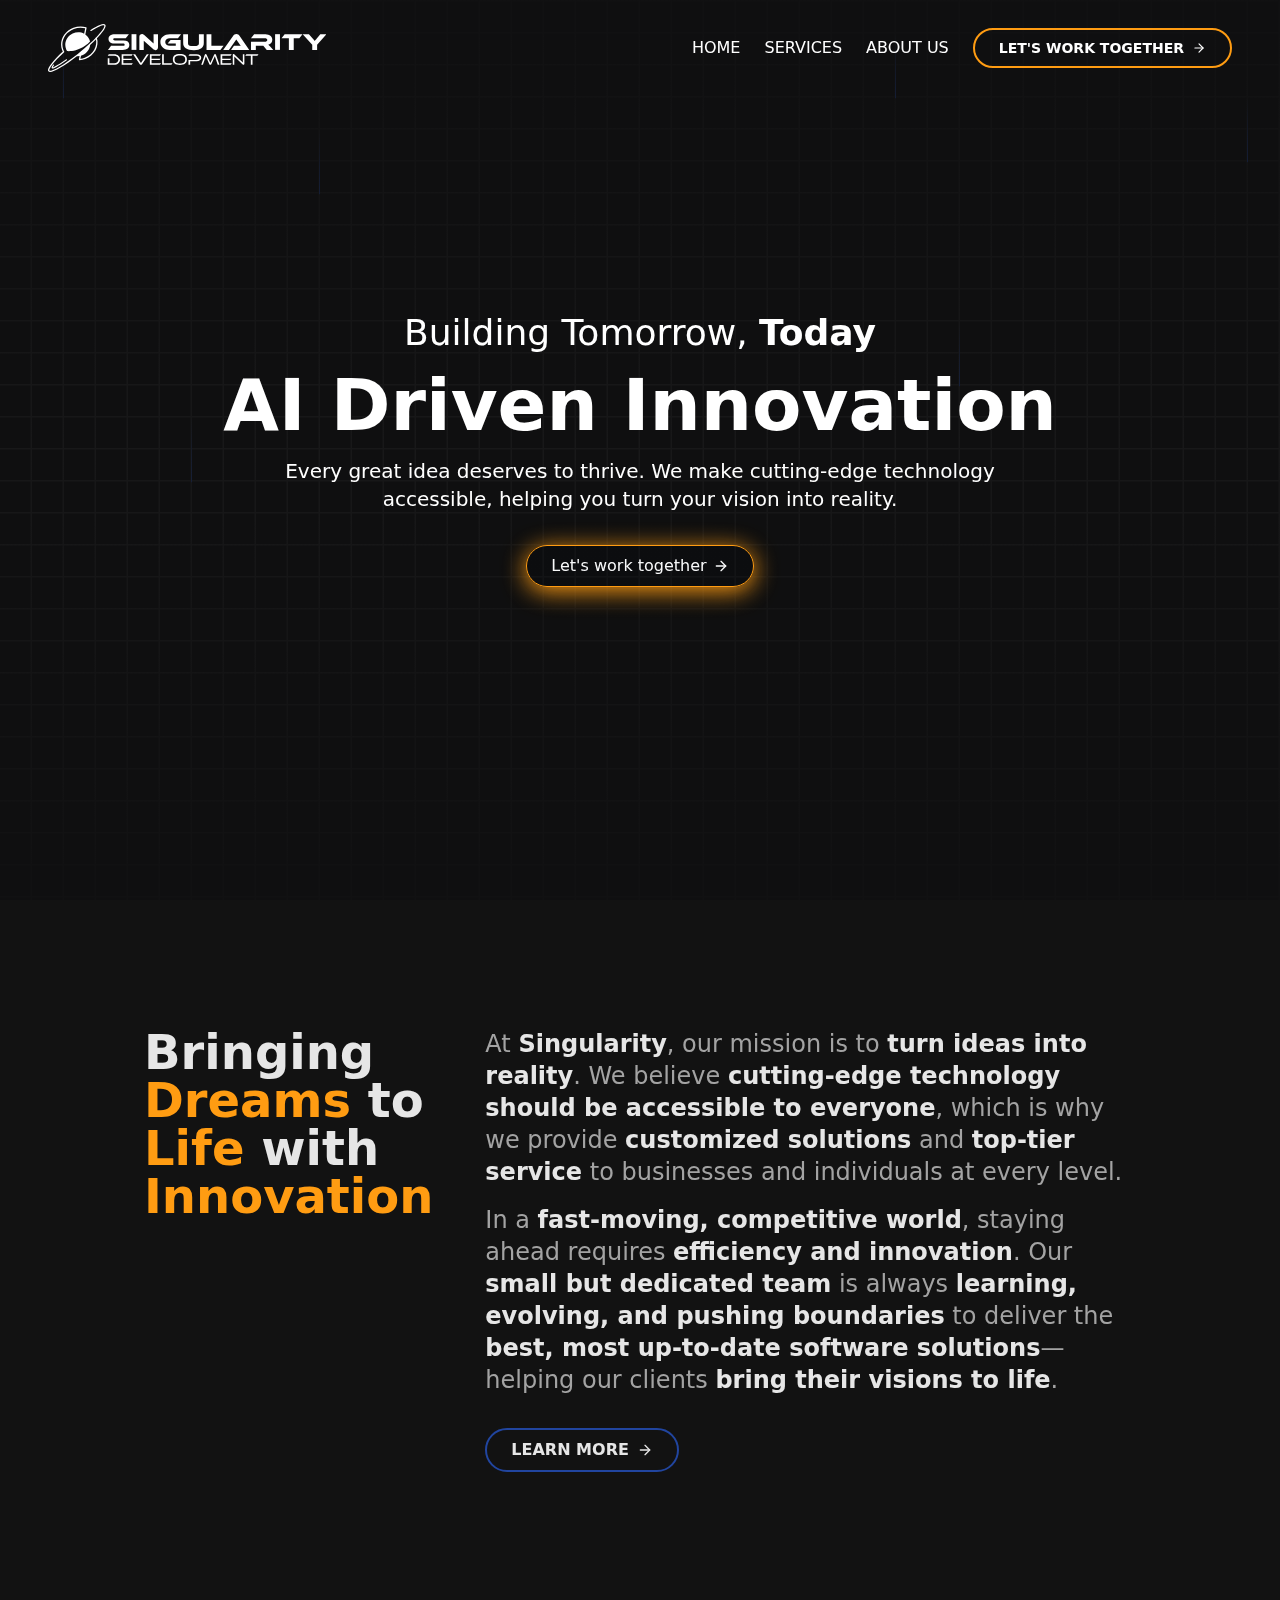
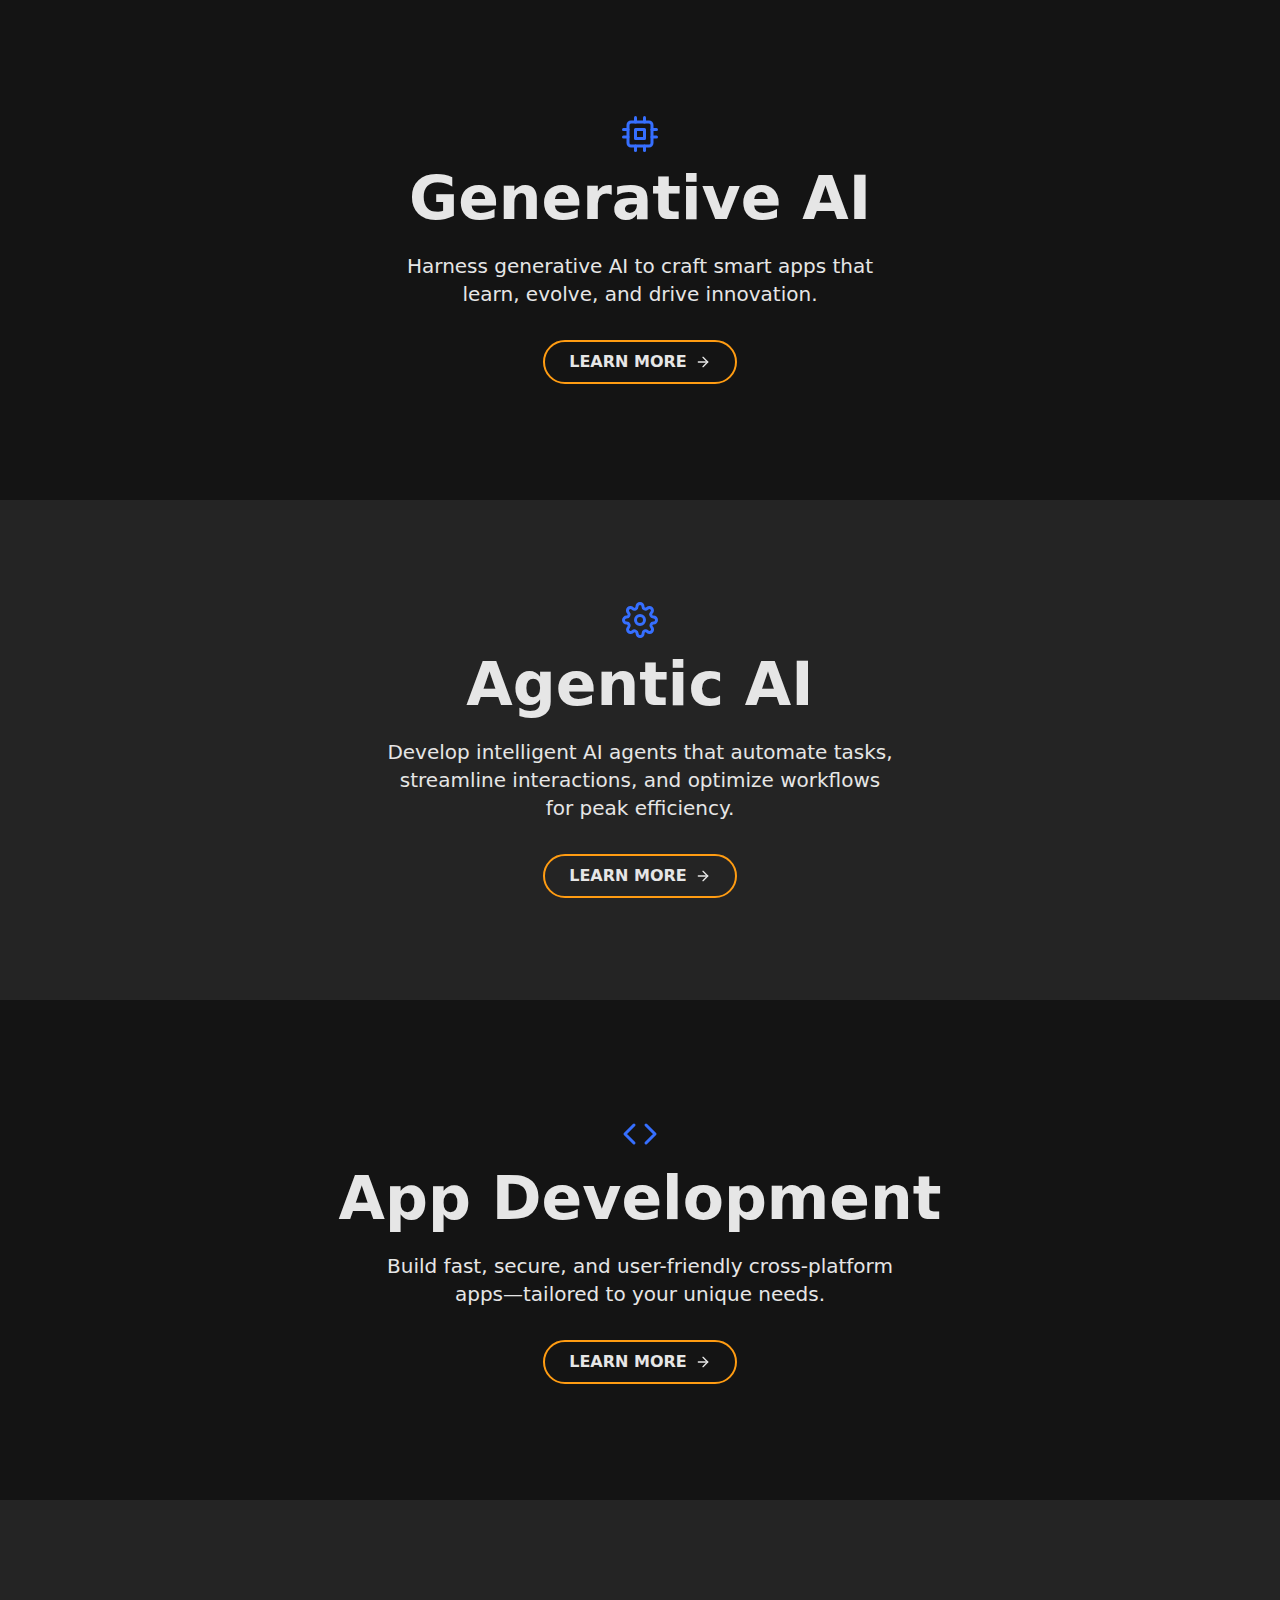
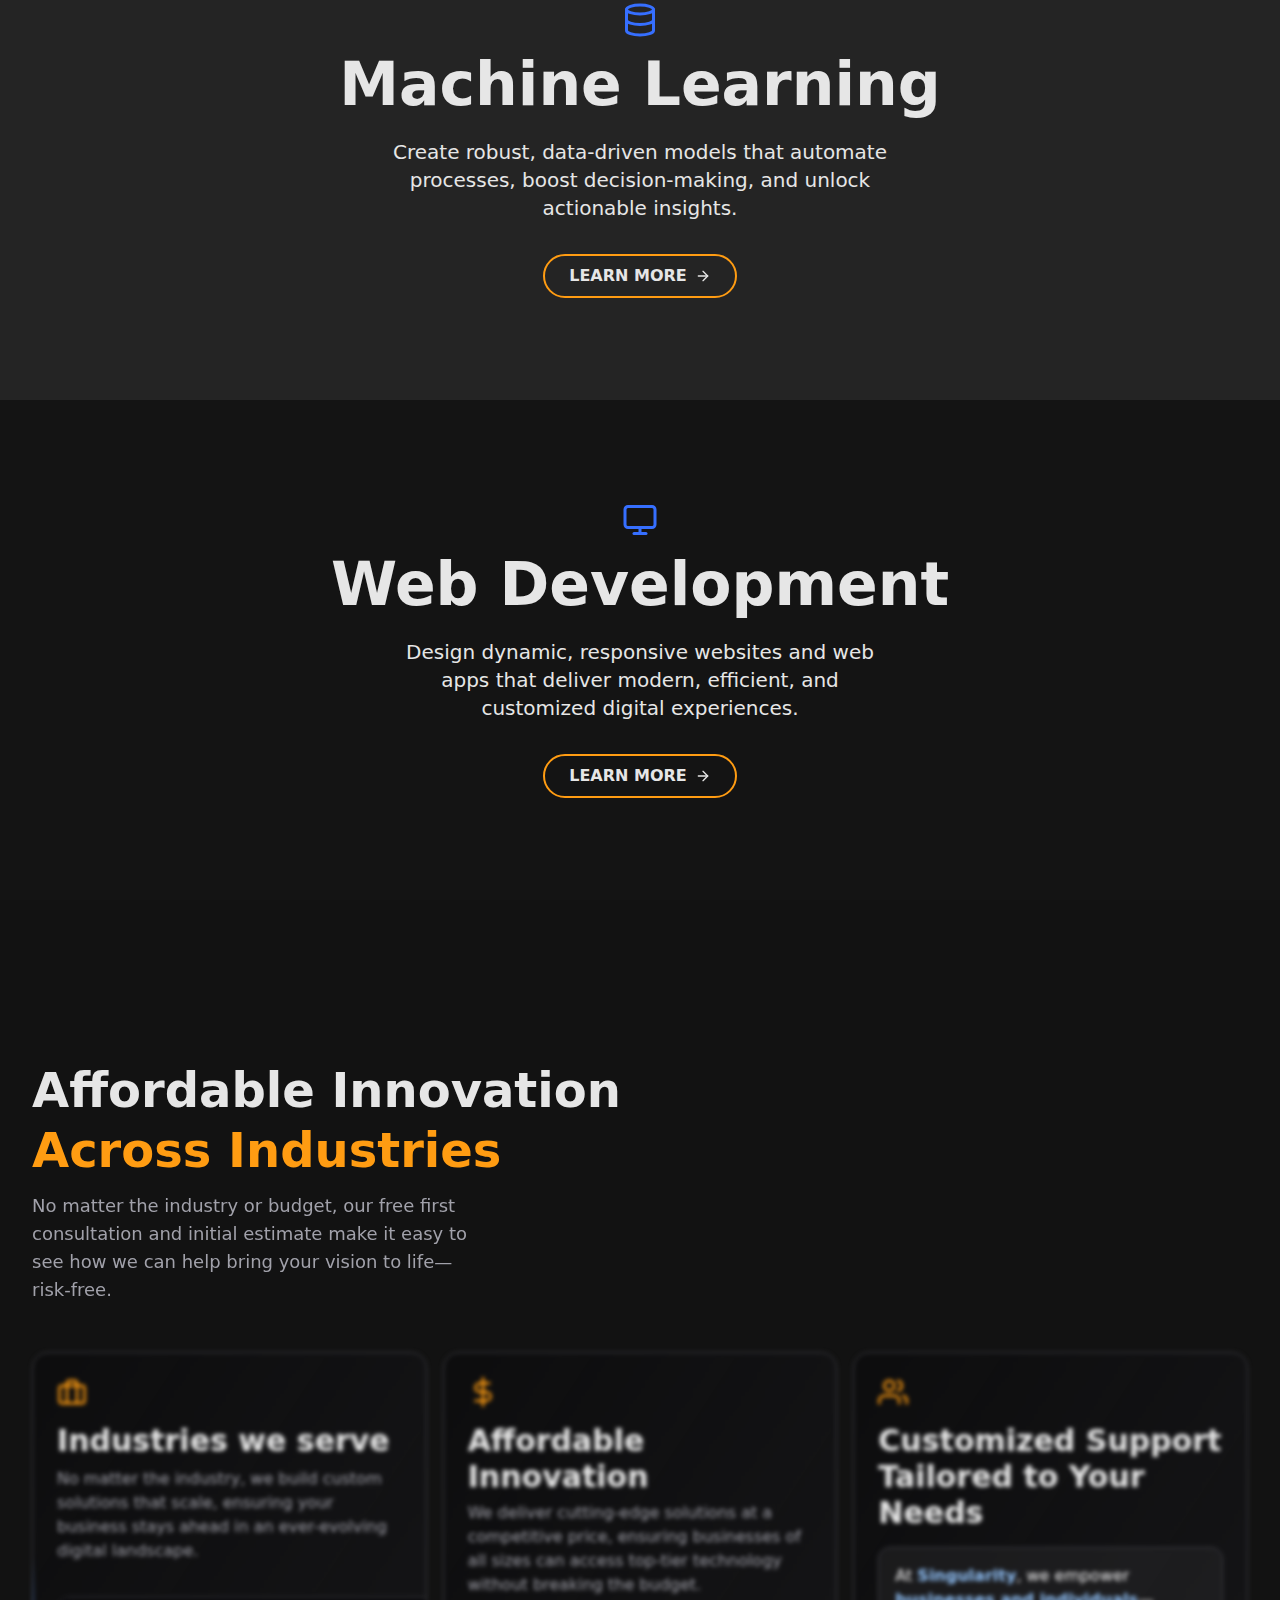
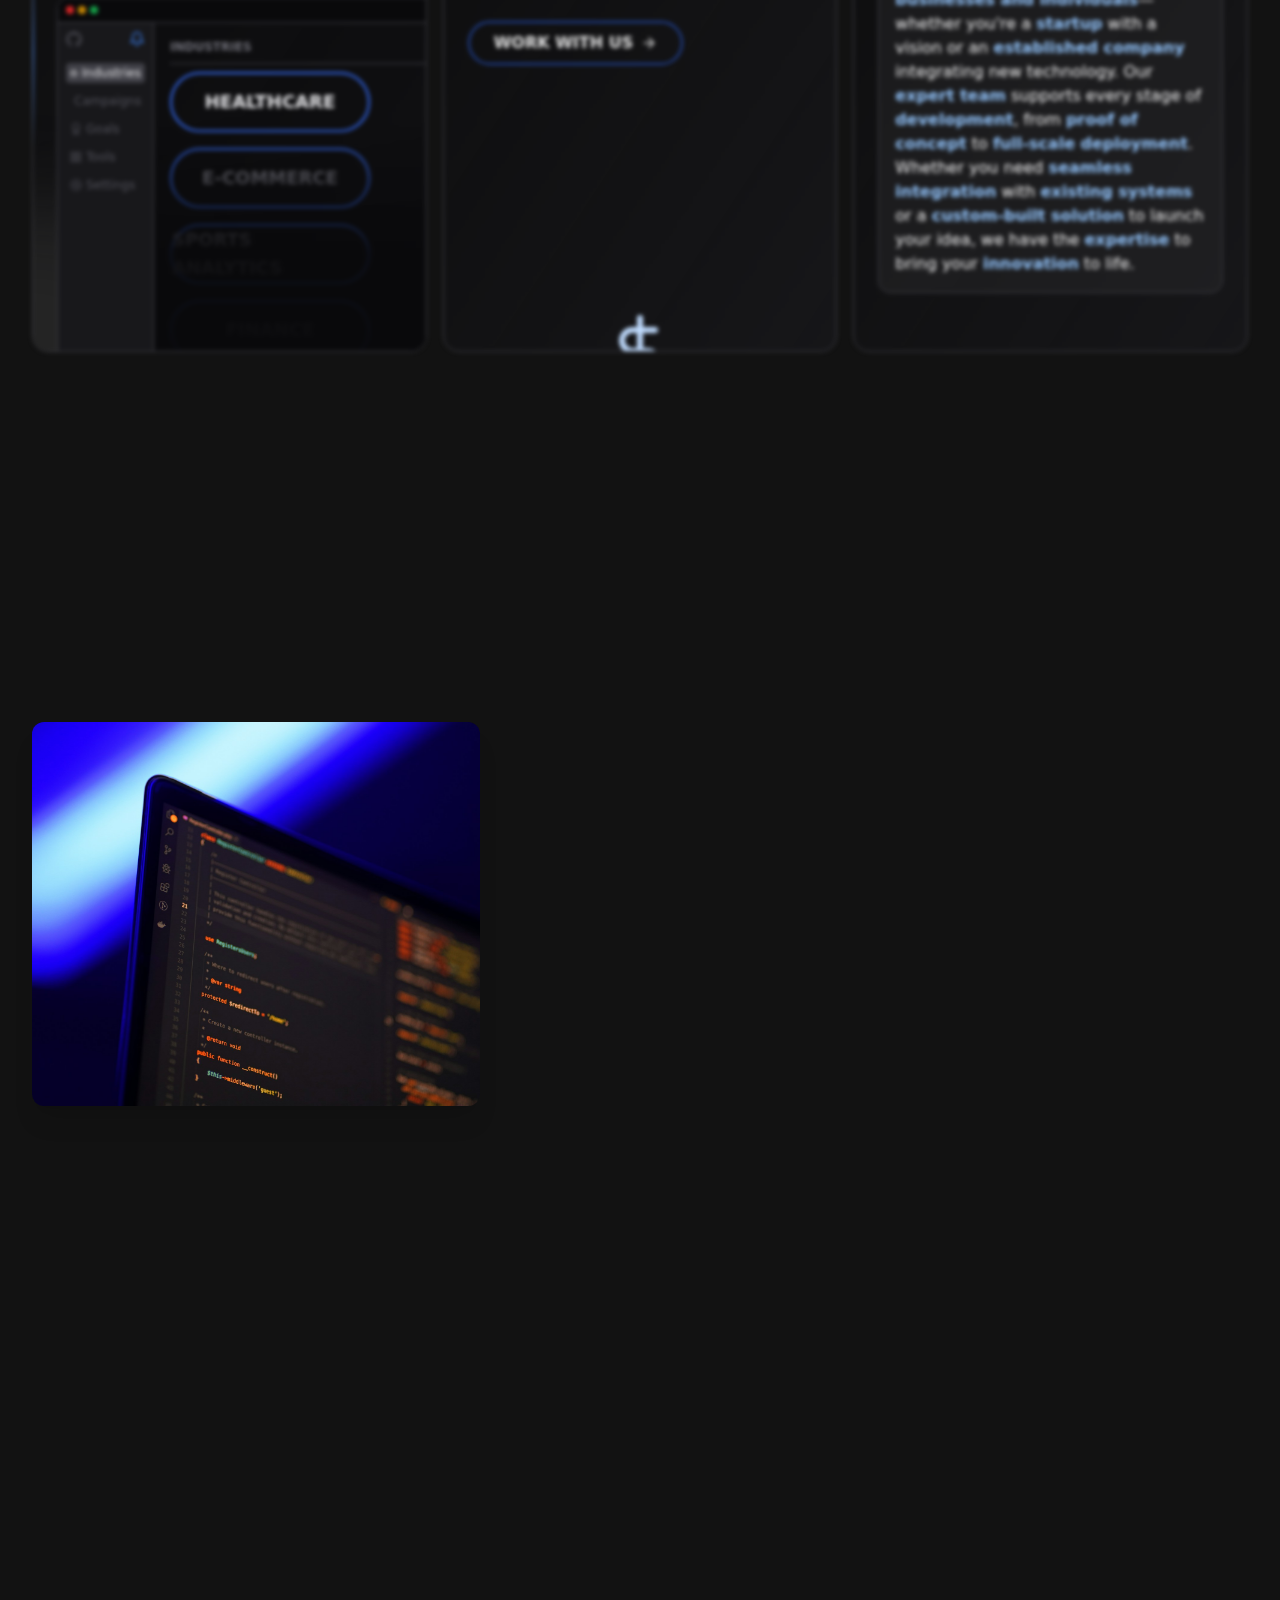
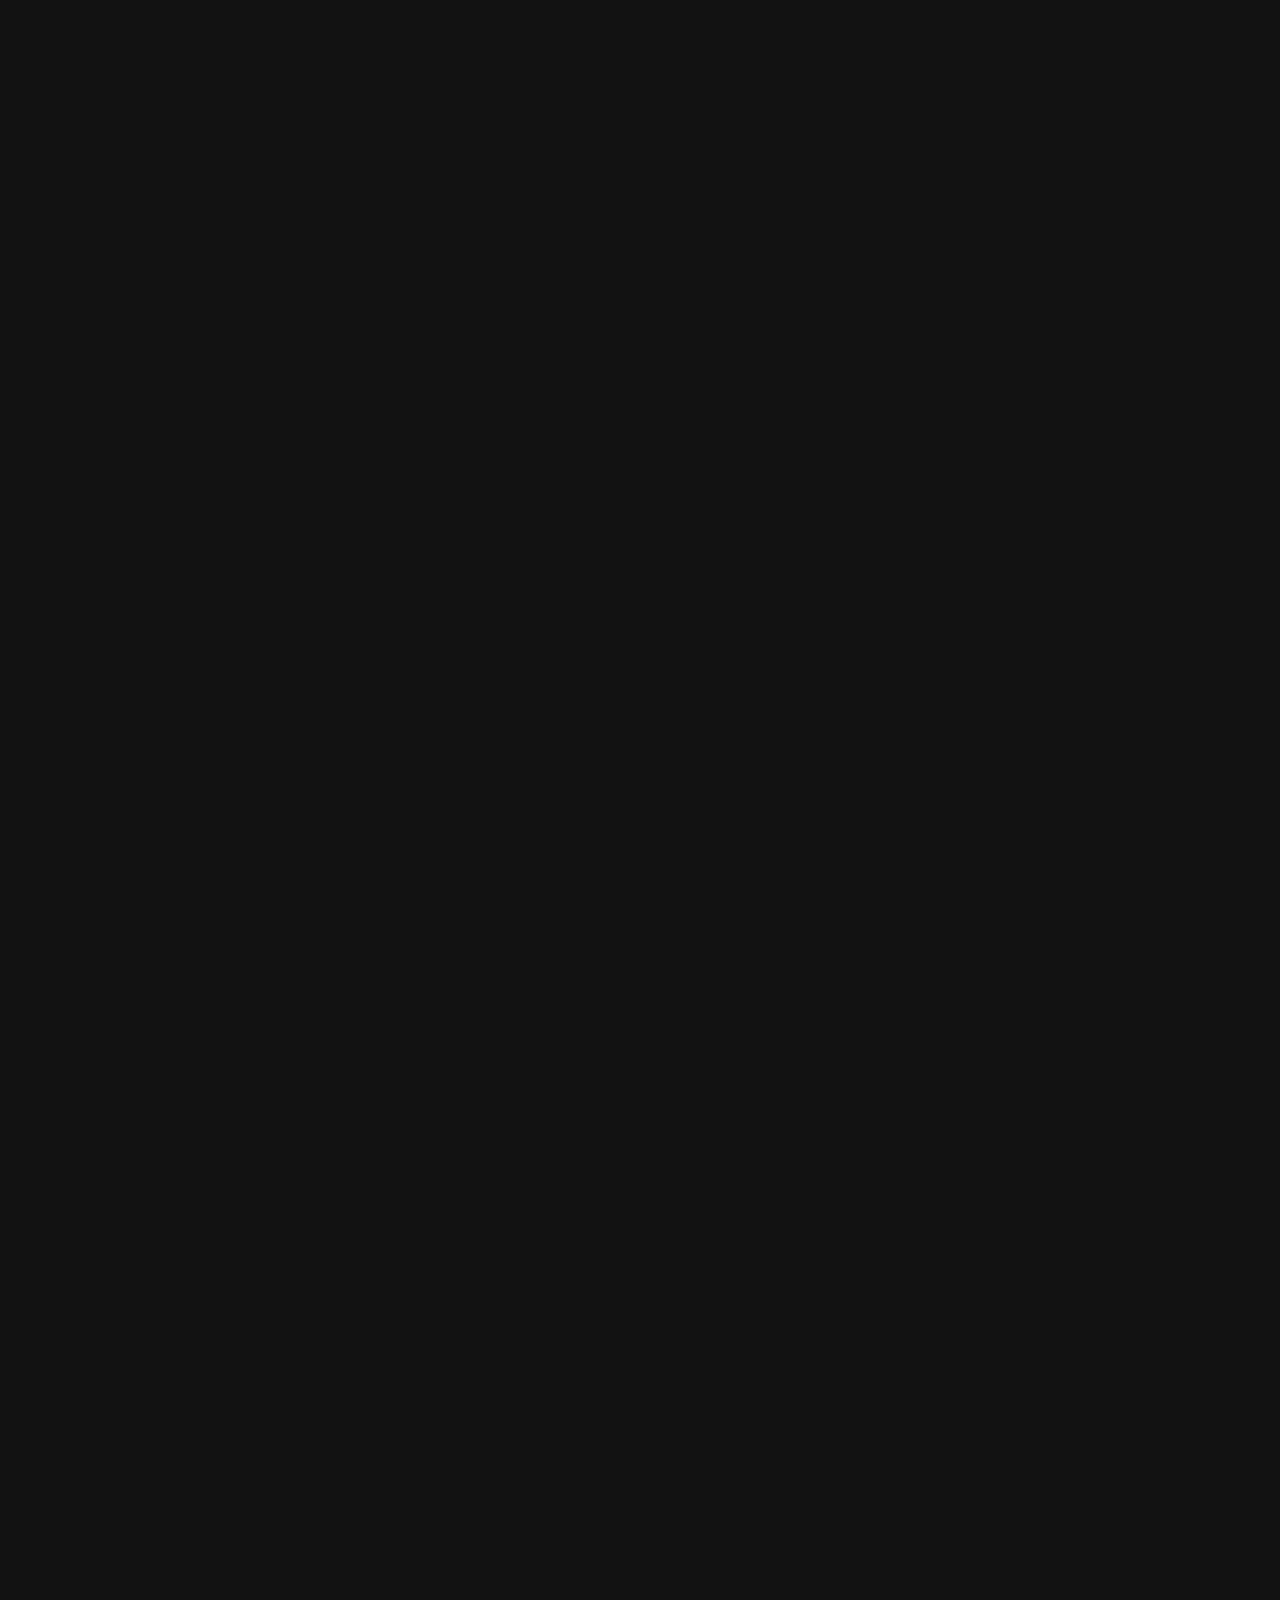
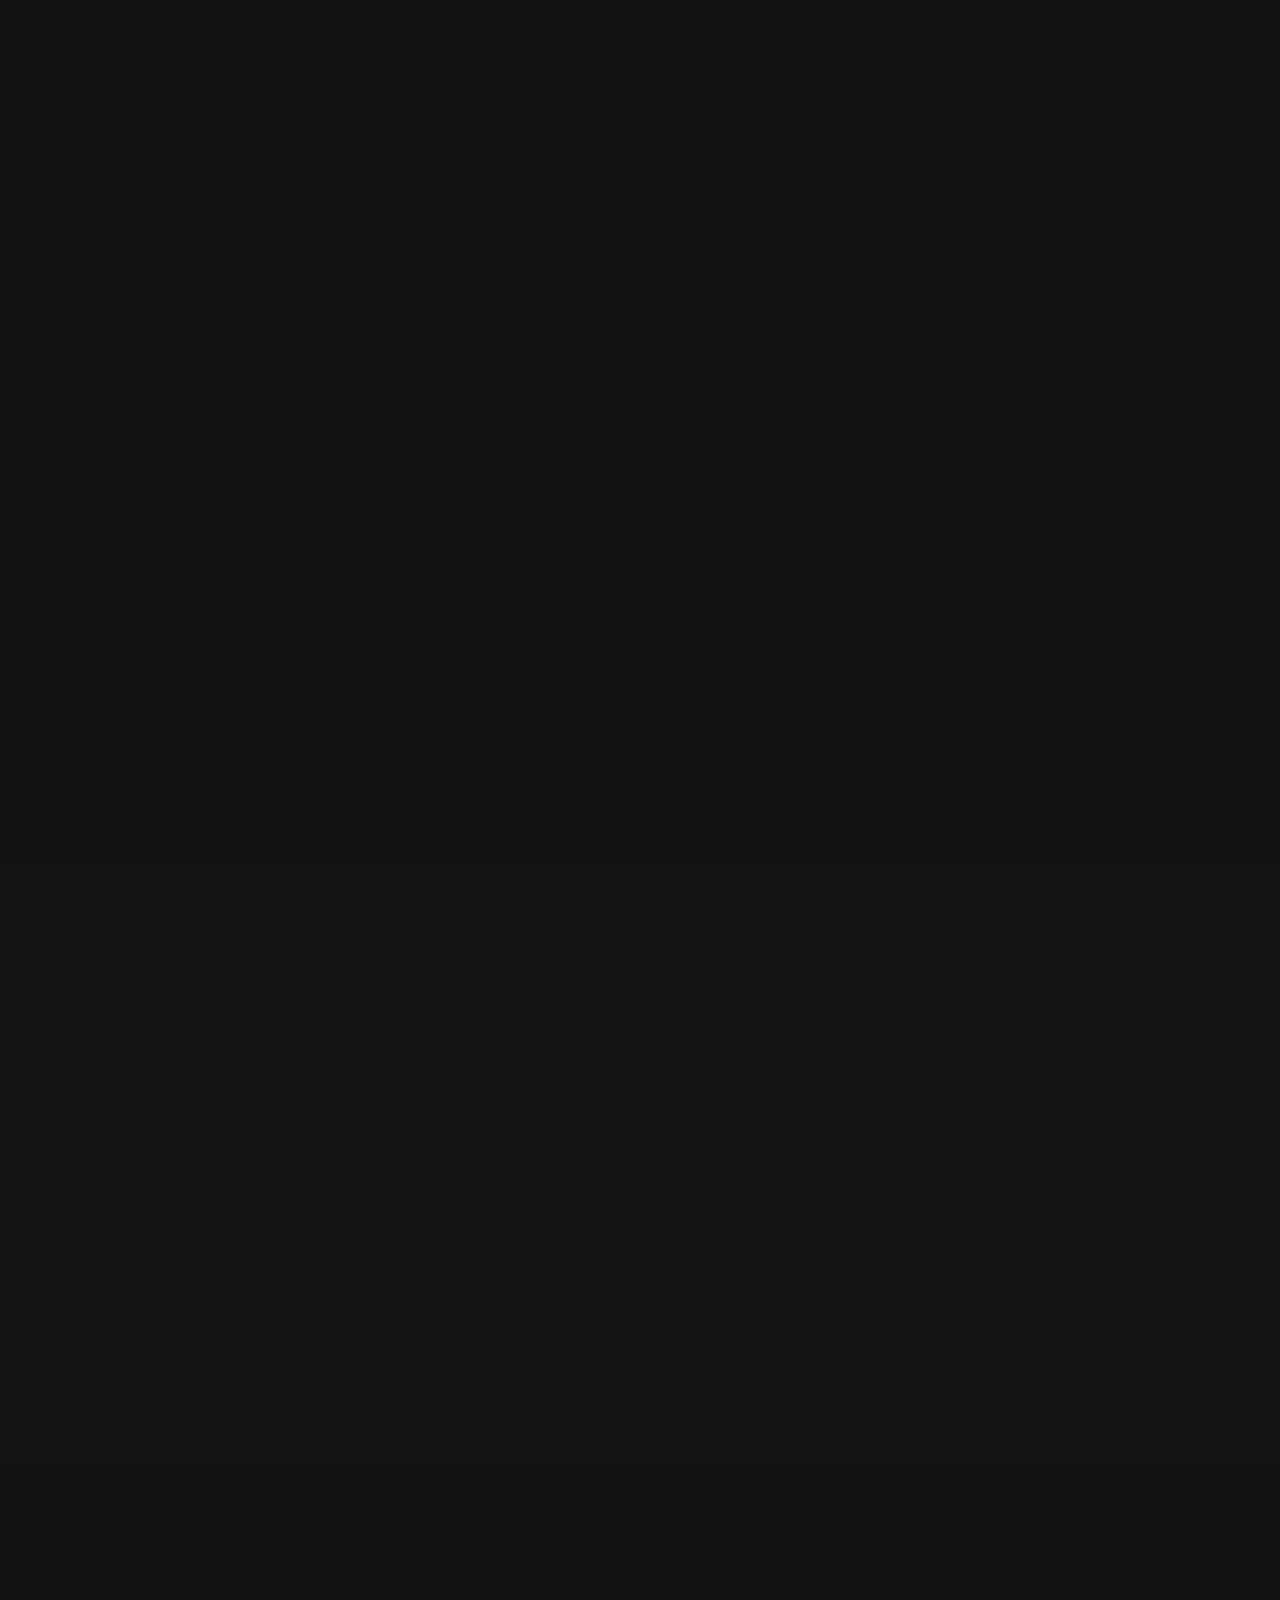
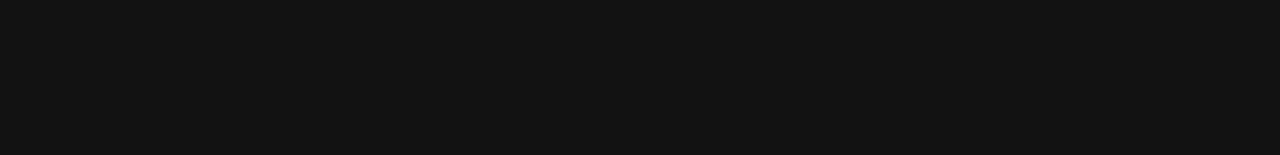
==== commit 683b09fe: "minor mobile updates" ====
--- a/index.html
+++ b/index.html
@@ -1,4 +1,4 @@
-<!DOCTYPE html><html lang="en"><head><meta charSet="utf-8"/><meta name="viewport" content="width=device-width, initial-scale=1"/><link rel="preload" href="/_next/static/media/569ce4b8f30dc480-s.p.woff2" as="font" crossorigin="" type="font/woff2"/><link rel="preload" href="/_next/static/media/93f479601ee12b01-s.p.woff2" as="font" crossorigin="" type="font/woff2"/><link rel="stylesheet" href="/_next/static/css/ed2e5987f1cb07db.css" data-precedence="next"/><link rel="preload" as="script" fetchPriority="low" href="/_next/static/chunks/webpack-6ae88a5c75739f60.js"/><script src="/_next/static/chunks/4bd1b696-648fdcc35fdc5053.js" async=""></script><script src="/_next/static/chunks/517-f1427bad08c5cd80.js" async=""></script><script src="/_next/static/chunks/main-app-3ec209943493a46a.js" async=""></script><script src="/_next/static/chunks/ee560e2c-694a400d2724b70c.js" async=""></script><script src="/_next/static/chunks/8e1d74a4-bb553c8dd7f82fd3.js" async=""></script><script src="/_next/static/chunks/361-c567ff89e072f694.js" async=""></script><script src="/_next/static/chunks/app/layout-c078244092c9ce7b.js" async=""></script><script src="/_next/static/chunks/30a37ab2-ae9fa0cfa9367791.js" async=""></script><script src="/_next/static/chunks/122-a683c9239b4330cc.js" async=""></script><script src="/_next/static/chunks/265-163e9031b5c08d6d.js" async=""></script><script src="/_next/static/chunks/app/page-3747e34d8230277c.js" async=""></script><meta name="next-size-adjust" content=""/><title>Singularity Development | Cutting Edge AI Solutions</title><meta name="description" content="Singularity Development provides budget friendly and cutting edge technical solutions for startups and established companies alike."/><link rel="icon" href="/icon.png?d3821363825e1f38" type="image/png" sizes="178x148"/><link rel="apple-touch-icon" href="/apple-icon.png?d3821363825e1f38" type="image/png" sizes="178x148"/><script src="/_next/static/chunks/polyfills-42372ed130431b0a.js" noModule=""></script></head><body class="__variable_4d318d __variable_ea5f4b antialiased"><nav aria-label="Main navigation" class="fixed top-0 z-50 w-full px-6 transition-all duration-300 ease-out lg:px-12 bg-transparent text-white py-6 shadow-none"><div class="mx-auto flex max-w-7xl items-center justify-between"><div class="block lg:hidden"><div class="flex items-center gap-2"><a href="/#" aria-label="Go to homepage"><svg id="Layer_2" xmlns="http://www.w3.org/2000/svg" viewBox="0 0 354.59 295.41" class="h-12 w-auto" aria-hidden="true"><g id="Layer_1-2" data-name="Layer_1"><path fill="currentColor" class="cls-1" d="M27.77,273.87c-2.3,0-3.54-.83-4.45-1.9-2.94-3.48-.69-9.34,8.03-20.91,1-1.32,2.88-1.59,4.2-.59,1.32,1,1.59,2.88.59,4.2-6.29,8.35-7.67,11.9-7.95,13.22,3.59-.01,18.94-5.02,84.04-50.27,1.36-.95,3.23-.61,4.18.75.95,1.36.61,3.23-.75,4.18-60.16,41.82-80.09,51.33-87.88,51.33ZM28.13,268.53h.01-.01Z"></path><path fill="currentColor" class="cls-1" d="M352.24,4.22c-4.95-6.03-15.41-5.61-32.93,1.31-14.76,5.83-34.52,16.46-57.14,30.75-1.87,1.18-2.43,3.65-1.25,5.52,1.18,1.87,3.65,2.42,5.52,1.25C322.36,7.75,342.97,5.53,346.06,9.3c3.2,3.9-3.47,24.51-51.63,74.61-11.18,11.62-23.72,23.91-37.29,36.52-18.52,17.2-38.56,34.67-59.58,51.92-9.45,7.76-19.11,15.46-28.69,22.9-6.85,5.32-13.72,10.54-20.43,15.54-36.1,26.87-70.19,49.04-96,62.42-30.14,15.62-41.71,15.49-43.79,12.95-1.94-2.36-.23-12.78,18.44-36.85,16.26-20.96,41.13-47.11,71.94-75.63,1.37-1.26,1.68-3.3.76-4.92-2.24-3.92-4.17-8.03-5.76-12.22-18.47-48.86,10.8-105.36,65.24-125.94,22.7-8.58,47.3-9.86,69.7-3.69l-6.61,32.63c-20.74-10.99-46.94-12.18-70.63-.95-38.09,18.05-55.48,61.46-39.49,97.69.26.57.52,1.15.79,1.72,1.48,3.13,3.17,6.08,5.04,8.88,13.94.71,32.12-.05,52.57-5.39,44.49-11.61,73.78-38.14,87.96-53.4-1.09-5.6-2.88-11.14-5.42-16.51-5.44-11.48-13.65-20.79-23.55-27.62l7.91-39.05c.41-2.01-.77-4-2.73-4.61-25-7.83-52.84-6.82-78.37,2.83-58.57,22.14-89.92,83.26-69.89,136.25,1.36,3.59,2.95,7.13,4.76,10.56-30.07,27.99-54.42,53.7-70.54,74.47-18.81,24.25-24.63,39.13-18.31,46.83,2.44,2.97,6.24,4.19,10.86,4.19,11.89,0,29.22-8.07,42.8-15.11,26.18-13.57,60.67-35.98,97.1-63.1,6.75-5.03,13.67-10.29,20.56-15.64,1.17-.91,2.35-1.84,3.52-2.75,5.65.18,11.38-.25,17.09-1.32l-4.21,20.77c-.25,1.23.09,2.5.92,3.44.76.86,1.86,1.35,3,1.35.1,0,.2,0,.3-.01,11.79-.88,23.46-3.49,34.68-7.73,54.97-20.78,86.51-76.45,72.7-127.53,42.49-44.46,59.48-72.58,50.46-83.57ZM226.25,207.84c-8.82,3.34-17.94,5.59-27.16,6.71l3.88-19.13c3.87-1.17,7.71-2.64,11.49-4.43,25.92-12.28,42.24-36.31,45-61.82,1.04-.96,2.09-1.92,3.12-2.88,11.7-10.87,22.64-21.5,32.62-31.69,9.63,45.81-19.51,94.55-68.94,113.24Z"></path></g></svg></a></div></div><div class="hidden lg:block"><div class="flex items-center gap-2"><a href="/#" aria-label="Go to homepage"><svg id="Layer_2" xmlns="http://www.w3.org/2000/svg" viewBox="0 0 1713.65 295.41" class="h-12 w-auto" aria-hidden="true"><g id="Layer_1-2" data-name="Layer_1"><path fill="currentColor" class="cls-1" d="M27.77,273.87c-2.3,0-3.54-.83-4.45-1.9-2.94-3.48-.69-9.34,8.03-20.91,1-1.32,2.88-1.59,4.2-.59,1.32,1,1.59,2.88.59,4.2-6.29,8.35-7.67,11.9-7.95,13.22,3.59-.01,18.94-5.02,84.04-50.27,1.36-.95,3.23-.61,4.18.75.95,1.36.61,3.23-.75,4.18-60.16,41.82-80.09,51.33-87.88,51.33ZM28.13,268.53h.01-.01Z"></path><path fill="currentColor" class="cls-1" d="M194.09,223.06c-1.14,0-2.24-.49-3-1.35-.83-.94-1.17-2.21-.92-3.44l6.35-31.33c.44-2.17,2.55-3.56,4.71-3.12,2.17.44,3.56,2.55,3.13,4.71l-5.27,26.03c9.22-1.13,18.33-3.38,27.16-6.71,51.88-19.61,81.41-72.33,67.23-120.02-.63-2.12.58-4.34,2.69-4.97,2.12-.63,4.34.58,4.97,2.69,15.37,51.69-16.29,108.7-72.07,129.78-11.23,4.24-22.9,6.84-34.68,7.73-.1,0-.2.01-.3.01Z"></path><path fill="currentColor" class="cls-1" d="M352.24,4.22c-4.95-6.03-15.41-5.61-32.93,1.31-14.76,5.83-34.52,16.46-57.14,30.75-1.87,1.18-2.43,3.65-1.25,5.52,1.18,1.87,3.65,2.42,5.52,1.25C322.36,7.75,342.97,5.53,346.06,9.3c3.2,3.9-3.47,24.51-51.63,74.61-11.18,11.62-23.72,23.91-37.29,36.52-18.52,17.2-38.56,34.67-59.58,51.92-9.45,7.76-19.11,15.46-28.69,22.9-6.85,5.32-13.72,10.54-20.43,15.54-36.1,26.87-70.19,49.04-96,62.42-30.14,15.62-41.71,15.49-43.79,12.95-1.94-2.36-.23-12.78,18.44-36.85,16.26-20.96,41.13-47.11,71.94-75.63,1.37-1.26,1.68-3.3.76-4.92-2.24-3.92-4.17-8.03-5.76-12.22-18.47-48.86,10.8-105.36,65.24-125.94,22.7-8.58,47.3-9.86,69.7-3.69l-6.61,32.63c-20.74-10.99-46.94-12.18-70.63-.95-38.09,18.05-55.48,61.46-39.49,97.69.26.57.52,1.15.79,1.72,1.48,3.13,3.17,6.08,5.04,8.88,13.94.71,32.12-.05,52.57-5.39,44.49-11.61,73.78-38.14,87.96-53.4-1.09-5.6-2.88-11.14-5.42-16.51-5.44-11.48-13.65-20.79-23.55-27.62l7.91-39.05c.41-2.01-.77-4-2.73-4.61-25-7.83-52.84-6.82-78.37,2.83-58.57,22.14-89.92,83.26-69.89,136.25,1.36,3.59,2.95,7.13,4.76,10.56-30.07,27.99-54.42,53.7-70.54,74.47-18.81,24.25-24.63,39.13-18.31,46.83,2.44,2.97,6.24,4.19,10.86,4.19,11.89,0,29.22-8.07,42.8-15.11,26.18-13.57,60.67-35.98,97.1-63.1,6.75-5.03,13.67-10.29,20.56-15.64,1.17-.91,2.35-1.84,3.52-2.75,12.34.39,25.08-2.1,37.17-7.83,25.92-12.28,42.24-36.31,45-61.82,1.04-.96,2.09-1.92,3.12-2.88,13.68-12.71,26.34-25.1,37.62-36.84,43.67-45.42,61.18-74.1,52.05-85.23Z"></path><g><path fill="currentColor" d="M464.22,101.21c23.54,0,36.25,8.81,36.25,26.43,0,19.79-11.99,31.63-41.45,31.63h-89.97l19.21-24.84h73.08c7.08,0,10.25-2.02,10.25-7.08s-3.18-6.93-10.25-6.93h-52.57c-24.84,0-36.25-11.12-36.25-27.73,0-18.2,12.13-30.04,41.45-30.04h83.91l-19.21,25.13h-67.01c-6.93,0-10.25,1.73-10.25,6.64s3.32,6.79,10.25,6.79h52.57Z"></path><path fill="currentColor" d="M544.07,159.27h-29.9V62.65h29.9v96.62Z"></path><path fill="currentColor" d="M648.63,155.66l-59.21-53.15v56.76h-27.15v-80.16c0-12.85,7.8-18.05,16.32-18.05,3.61,0,7.22.87,11.99,5.2l59.21,53.15v-56.76h27.3v80.01c0,12.85-7.8,18.2-16.46,18.2-3.75,0-7.36-.87-11.99-5.2Z"></path><path fill="currentColor" d="M754.33,98.9h61.81v60.37h-66.29c-33.51,0-58.2-21.23-58.2-49.25s24.7-47.37,58.2-47.37h69.18l-19.35,25.13h-49.83c-16.17,0-28.45,9.82-28.45,23.54s11.84,23.11,28.45,23.11h36.54v-14.01h-49.97l17.91-21.52Z"></path><path fill="currentColor" d="M958.82,117.1c0,29.17-20.07,43.76-60.22,43.76-46.5,0-66.58-14.59-66.58-43.76v-54.45h29.75v54.45c0,14.3,6.07,18.92,36.83,18.92,22.96,0,30.19-5.34,30.19-18.92v-54.45h30.04v54.45Z"></path><path fill="currentColor" d="M1080.41,134.43l-19.35,24.84h-85.35V62.65h29.9v71.78h74.81Z"></path><path fill="currentColor" d="M1126.47,159.27l18.05-24.84h24.26c5.78,0,12.56,0,17.19.29-2.6-3.46-6.64-9.39-9.82-14.01l-17.33-25.56-45.35,64.12h-35.38l61.96-87.37c4.04-5.63,9.97-10.83,19.35-10.83s14.87,4.77,19.06,10.83l60.37,87.37h-112.36Z"></path><path fill="currentColor" d="M1386.56,159.27h-40l-21.52-25.56h-45.93v25.56h-29.9v-49.39h84.05c9.24,0,16.46-4.19,16.46-10.83,0-7.51-6.21-11.27-16.46-11.27h-84.05l19.5-25.13h62.1c21.95,0,49.68,6.93,49.68,34.52,0,15.02-9.39,27.44-25.27,30.62,3.32,2.45,6.93,5.92,13.58,12.71l17.76,18.77Z"></path><path fill="currentColor" d="M1427.56,159.27h-29.9V62.65h29.9v96.62Z"></path><path fill="currentColor" d="M1566.2,62.65l-19.35,25.13h-34.52v71.49h-29.9v-71.49h-45.35l19.35-25.13h109.76Z"></path><path fill="currentColor" d="M1713.65,62.65l-57.34,64.7v31.92h-30.04v-32.06l-58.93-64.56h38.42l23.11,26.86c3.03,3.47,11.12,12.28,13.14,15.16,1.88-2.74,5.2-6.93,12.13-15.31l21.95-26.72h37.55Z"></path></g><g><path fill="currentColor" d="M367.62,250.56v-40.15h10.4v31.39h29.65c14.73,0,25.71-9.92,25.71-23.59s-11.07-23.2-25.71-23.2h-40.05l6.74-8.86h33.31c20.89,0,36.01,13,36.01,31.58s-15.31,32.83-36.01,32.83h-40.05Z"></path><path fill="currentColor" d="M453.3,250.56v-64.41h68.36l-6.84,8.86h-51.13v19.35h54.98l-5.97,7.7h-49.01v19.74h58.44l-6.84,8.76h-62.01Z"></path><path fill="currentColor" d="M523.78,186.14h12.8l35.43,53.34,36.1-53.34h12.23l-41.69,61.33c-1.45,2.12-3.56,3.95-6.84,3.95-3.08,0-5.39-1.73-6.84-3.95l-41.21-61.33Z"></path><path fill="currentColor" d="M627.07,250.56v-64.41h68.36l-6.84,8.86h-51.13v19.35h54.98l-5.97,7.7h-49.01v19.74h58.44l-6.84,8.76h-62.01Z"></path><path fill="currentColor" d="M702.36,250.56v-64.41h10.4v55.65h53.72l-6.84,8.76h-57.29Z"></path><path fill="currentColor" d="M811.73,251.62c-28.79,0-43.23-10.3-43.23-33.31s14.44-33.22,43.23-33.22,43.23,10.2,43.23,33.22-14.44,33.31-43.23,33.31ZM811.73,193.85c-22.82,0-32.83,6.35-32.83,24.46s10.01,24.55,32.83,24.55,32.83-6.45,32.83-24.55-10.01-24.46-32.83-24.46Z"></path><path fill="currentColor" d="M874.98,229.57v20.99h-10.4v-29.65h46.02c12.23,0,22.14-3.47,22.14-12.81,0-10.01-9.05-13.09-22.24-13.09h-46.12l6.93-8.86h42.85c17.72,0,28.98,8.28,28.98,22.05s-11.17,21.38-28.98,21.38h-39.19Z"></path><path fill="currentColor" d="M1044.72,250.56l-18-51.8-21.47,48.62c-1.54,3.46-3.75,4.04-6.16,4.04s-4.62-.58-6.16-4.04l-21.47-48.62-18.1,51.8h-10.21l21.18-60.37c1.06-3.18,3.27-4.91,5.97-4.91s4.81,1.54,5.97,3.85l23.01,50.65,23.01-50.65c.96-2.31,3.08-3.85,5.87-3.85s4.91,1.73,6.07,4.91l20.89,60.37h-10.4Z"></path><path fill="currentColor" d="M1062.13,250.56v-64.41h68.36l-6.84,8.86h-51.13v19.35h54.98l-5.97,7.7h-49.01v19.74h58.44l-6.84,8.76h-62.01Z"></path><path fill="currentColor" d="M1146.56,199.72v50.84h-9.43v-58.73c0-4.62,2.7-6.55,5.78-6.55,1.35,0,2.89.39,4.53,2.02l51.7,49.49v-50.65h9.53v58.44c0,4.62-2.79,6.55-5.87,6.55-1.35,0-2.79-.29-4.43-1.93l-51.8-49.49Z"></path><path fill="currentColor" d="M1248.23,250.56v-55.55h-34.18l7.03-8.86h74.52l-6.84,8.86h-30.04v55.55h-10.49Z"></path></g></g></svg></a></div></div><div class="hidden gap-6 lg:flex"><div class="flex items-center gap-6"><div class="relative h-fit w-fit"><a href="/#" class="relative uppercase">Home<span style="transform:scaleX(0)" class="absolute -bottom-2 -left-2 -right-2 h-1 origin-left scale-x-0  rounded-full bg-dark-accent2 transition-transform  duration-300 ease-out"></span></a></div><div class="relative h-fit w-fit"><a href="/#services" class="relative uppercase">Services<span style="transform:scaleX(0)" class="absolute -bottom-2 -left-2 -right-2 h-1 origin-left scale-x-0  rounded-full bg-dark-accent2 transition-transform  duration-300 ease-out"></span></a></div><div class="relative h-fit w-fit"><a href="/#about" class="relative uppercase">About Us<span style="transform:scaleX(0)" class="absolute -bottom-2 -left-2 -right-2 h-1 origin-left scale-x-0  rounded-full bg-dark-accent2 transition-transform  duration-300 ease-out"></span></a></div><a href="#contact"><button class="
+<!DOCTYPE html><html lang="en"><head><meta charSet="utf-8"/><meta name="viewport" content="width=device-width, initial-scale=1"/><link rel="preload" href="/_next/static/media/569ce4b8f30dc480-s.p.woff2" as="font" crossorigin="" type="font/woff2"/><link rel="preload" href="/_next/static/media/93f479601ee12b01-s.p.woff2" as="font" crossorigin="" type="font/woff2"/><link rel="stylesheet" href="/_next/static/css/ffbcc631000a69ab.css" data-precedence="next"/><link rel="preload" as="script" fetchPriority="low" href="/_next/static/chunks/webpack-6ae88a5c75739f60.js"/><script src="/_next/static/chunks/4bd1b696-648fdcc35fdc5053.js" async=""></script><script src="/_next/static/chunks/517-f1427bad08c5cd80.js" async=""></script><script src="/_next/static/chunks/main-app-3ec209943493a46a.js" async=""></script><script src="/_next/static/chunks/ee560e2c-694a400d2724b70c.js" async=""></script><script src="/_next/static/chunks/8e1d74a4-bb553c8dd7f82fd3.js" async=""></script><script src="/_next/static/chunks/361-c567ff89e072f694.js" async=""></script><script src="/_next/static/chunks/app/layout-b062676cd832ddc3.js" async=""></script><script src="/_next/static/chunks/30a37ab2-ae9fa0cfa9367791.js" async=""></script><script src="/_next/static/chunks/122-a683c9239b4330cc.js" async=""></script><script src="/_next/static/chunks/265-163e9031b5c08d6d.js" async=""></script><script src="/_next/static/chunks/app/page-e6a4a23faa8adfdc.js" async=""></script><meta name="next-size-adjust" content=""/><meta name="theme-color" content="#242424"/><meta name="apple-mobile-web-app-status-bar-style" content="#242424"/><title>Singularity Development | Cutting Edge AI Solutions</title><meta name="description" content="Singularity Development provides budget friendly and cutting edge technical solutions for startups and established companies alike."/><link rel="icon" href="/icon.png?d3821363825e1f38" type="image/png" sizes="178x148"/><link rel="apple-touch-icon" href="/apple-icon.png?d3821363825e1f38" type="image/png" sizes="178x148"/><script src="/_next/static/chunks/polyfills-42372ed130431b0a.js" noModule=""></script></head><body class="__variable_4d318d __variable_ea5f4b antialiased"><nav aria-label="Main navigation" class="fixed top-0 z-50 w-full px-6 transition-all duration-300 ease-out lg:px-12 bg-transparent text-white py-6 shadow-none"><div class="mx-auto flex max-w-7xl items-center justify-between"><div class="hidden md:block lg:hidden"><div class="flex items-center gap-2"><a href="/#" aria-label="Go to homepage"><svg id="Layer_2" xmlns="http://www.w3.org/2000/svg" viewBox="0 0 354.59 295.41" class="h-12 w-auto" aria-hidden="true"><g id="Layer_1-2" data-name="Layer_1"><path fill="currentColor" class="cls-1" d="M27.77,273.87c-2.3,0-3.54-.83-4.45-1.9-2.94-3.48-.69-9.34,8.03-20.91,1-1.32,2.88-1.59,4.2-.59,1.32,1,1.59,2.88.59,4.2-6.29,8.35-7.67,11.9-7.95,13.22,3.59-.01,18.94-5.02,84.04-50.27,1.36-.95,3.23-.61,4.18.75.95,1.36.61,3.23-.75,4.18-60.16,41.82-80.09,51.33-87.88,51.33ZM28.13,268.53h.01-.01Z"></path><path fill="currentColor" class="cls-1" d="M352.24,4.22c-4.95-6.03-15.41-5.61-32.93,1.31-14.76,5.83-34.52,16.46-57.14,30.75-1.87,1.18-2.43,3.65-1.25,5.52,1.18,1.87,3.65,2.42,5.52,1.25C322.36,7.75,342.97,5.53,346.06,9.3c3.2,3.9-3.47,24.51-51.63,74.61-11.18,11.62-23.72,23.91-37.29,36.52-18.52,17.2-38.56,34.67-59.58,51.92-9.45,7.76-19.11,15.46-28.69,22.9-6.85,5.32-13.72,10.54-20.43,15.54-36.1,26.87-70.19,49.04-96,62.42-30.14,15.62-41.71,15.49-43.79,12.95-1.94-2.36-.23-12.78,18.44-36.85,16.26-20.96,41.13-47.11,71.94-75.63,1.37-1.26,1.68-3.3.76-4.92-2.24-3.92-4.17-8.03-5.76-12.22-18.47-48.86,10.8-105.36,65.24-125.94,22.7-8.58,47.3-9.86,69.7-3.69l-6.61,32.63c-20.74-10.99-46.94-12.18-70.63-.95-38.09,18.05-55.48,61.46-39.49,97.69.26.57.52,1.15.79,1.72,1.48,3.13,3.17,6.08,5.04,8.88,13.94.71,32.12-.05,52.57-5.39,44.49-11.61,73.78-38.14,87.96-53.4-1.09-5.6-2.88-11.14-5.42-16.51-5.44-11.48-13.65-20.79-23.55-27.62l7.91-39.05c.41-2.01-.77-4-2.73-4.61-25-7.83-52.84-6.82-78.37,2.83-58.57,22.14-89.92,83.26-69.89,136.25,1.36,3.59,2.95,7.13,4.76,10.56-30.07,27.99-54.42,53.7-70.54,74.47-18.81,24.25-24.63,39.13-18.31,46.83,2.44,2.97,6.24,4.19,10.86,4.19,11.89,0,29.22-8.07,42.8-15.11,26.18-13.57,60.67-35.98,97.1-63.1,6.75-5.03,13.67-10.29,20.56-15.64,1.17-.91,2.35-1.84,3.52-2.75,5.65.18,11.38-.25,17.09-1.32l-4.21,20.77c-.25,1.23.09,2.5.92,3.44.76.86,1.86,1.35,3,1.35.1,0,.2,0,.3-.01,11.79-.88,23.46-3.49,34.68-7.73,54.97-20.78,86.51-76.45,72.7-127.53,42.49-44.46,59.48-72.58,50.46-83.57ZM226.25,207.84c-8.82,3.34-17.94,5.59-27.16,6.71l3.88-19.13c3.87-1.17,7.71-2.64,11.49-4.43,25.92-12.28,42.24-36.31,45-61.82,1.04-.96,2.09-1.92,3.12-2.88,11.7-10.87,22.64-21.5,32.62-31.69,9.63,45.81-19.51,94.55-68.94,113.24Z"></path></g></svg></a></div></div><div class="block md:hidden"><div class="flex items-center gap-2"><a href="/#" aria-label="Go to homepage"><svg id="Layer_2" xmlns="http://www.w3.org/2000/svg" viewBox="0 0 354.59 295.41" class="h-8 w-auto" aria-hidden="true"><g id="Layer_1-2" data-name="Layer_1"><path fill="currentColor" class="cls-1" d="M27.77,273.87c-2.3,0-3.54-.83-4.45-1.9-2.94-3.48-.69-9.34,8.03-20.91,1-1.32,2.88-1.59,4.2-.59,1.32,1,1.59,2.88.59,4.2-6.29,8.35-7.67,11.9-7.95,13.22,3.59-.01,18.94-5.02,84.04-50.27,1.36-.95,3.23-.61,4.18.75.95,1.36.61,3.23-.75,4.18-60.16,41.82-80.09,51.33-87.88,51.33ZM28.13,268.53h.01-.01Z"></path><path fill="currentColor" class="cls-1" d="M352.24,4.22c-4.95-6.03-15.41-5.61-32.93,1.31-14.76,5.83-34.52,16.46-57.14,30.75-1.87,1.18-2.43,3.65-1.25,5.52,1.18,1.87,3.65,2.42,5.52,1.25C322.36,7.75,342.97,5.53,346.06,9.3c3.2,3.9-3.47,24.51-51.63,74.61-11.18,11.62-23.72,23.91-37.29,36.52-18.52,17.2-38.56,34.67-59.58,51.92-9.45,7.76-19.11,15.46-28.69,22.9-6.85,5.32-13.72,10.54-20.43,15.54-36.1,26.87-70.19,49.04-96,62.42-30.14,15.62-41.71,15.49-43.79,12.95-1.94-2.36-.23-12.78,18.44-36.85,16.26-20.96,41.13-47.11,71.94-75.63,1.37-1.26,1.68-3.3.76-4.92-2.24-3.92-4.17-8.03-5.76-12.22-18.47-48.86,10.8-105.36,65.24-125.94,22.7-8.58,47.3-9.86,69.7-3.69l-6.61,32.63c-20.74-10.99-46.94-12.18-70.63-.95-38.09,18.05-55.48,61.46-39.49,97.69.26.57.52,1.15.79,1.72,1.48,3.13,3.17,6.08,5.04,8.88,13.94.71,32.12-.05,52.57-5.39,44.49-11.61,73.78-38.14,87.96-53.4-1.09-5.6-2.88-11.14-5.42-16.51-5.44-11.48-13.65-20.79-23.55-27.62l7.91-39.05c.41-2.01-.77-4-2.73-4.61-25-7.83-52.84-6.82-78.37,2.83-58.57,22.14-89.92,83.26-69.89,136.25,1.36,3.59,2.95,7.13,4.76,10.56-30.07,27.99-54.42,53.7-70.54,74.47-18.81,24.25-24.63,39.13-18.31,46.83,2.44,2.97,6.24,4.19,10.86,4.19,11.89,0,29.22-8.07,42.8-15.11,26.18-13.57,60.67-35.98,97.1-63.1,6.75-5.03,13.67-10.29,20.56-15.64,1.17-.91,2.35-1.84,3.52-2.75,5.65.18,11.38-.25,17.09-1.32l-4.21,20.77c-.25,1.23.09,2.5.92,3.44.76.86,1.86,1.35,3,1.35.1,0,.2,0,.3-.01,11.79-.88,23.46-3.49,34.68-7.73,54.97-20.78,86.51-76.45,72.7-127.53,42.49-44.46,59.48-72.58,50.46-83.57ZM226.25,207.84c-8.82,3.34-17.94,5.59-27.16,6.71l3.88-19.13c3.87-1.17,7.71-2.64,11.49-4.43,25.92-12.28,42.24-36.31,45-61.82,1.04-.96,2.09-1.92,3.12-2.88,11.7-10.87,22.64-21.5,32.62-31.69,9.63,45.81-19.51,94.55-68.94,113.24Z"></path></g></svg></a></div></div><div class="hidden lg:block"><div class="flex items-center gap-2"><a href="/#" aria-label="Go to homepage"><svg id="Layer_2" xmlns="http://www.w3.org/2000/svg" viewBox="0 0 1713.65 295.41" class="h-12 w-auto" aria-hidden="true"><g id="Layer_1-2" data-name="Layer_1"><path fill="currentColor" class="cls-1" d="M27.77,273.87c-2.3,0-3.54-.83-4.45-1.9-2.94-3.48-.69-9.34,8.03-20.91,1-1.32,2.88-1.59,4.2-.59,1.32,1,1.59,2.88.59,4.2-6.29,8.35-7.67,11.9-7.95,13.22,3.59-.01,18.94-5.02,84.04-50.27,1.36-.95,3.23-.61,4.18.75.95,1.36.61,3.23-.75,4.18-60.16,41.82-80.09,51.33-87.88,51.33ZM28.13,268.53h.01-.01Z"></path><path fill="currentColor" class="cls-1" d="M194.09,223.06c-1.14,0-2.24-.49-3-1.35-.83-.94-1.17-2.21-.92-3.44l6.35-31.33c.44-2.17,2.55-3.56,4.71-3.12,2.17.44,3.56,2.55,3.13,4.71l-5.27,26.03c9.22-1.13,18.33-3.38,27.16-6.71,51.88-19.61,81.41-72.33,67.23-120.02-.63-2.12.58-4.34,2.69-4.97,2.12-.63,4.34.58,4.97,2.69,15.37,51.69-16.29,108.7-72.07,129.78-11.23,4.24-22.9,6.84-34.68,7.73-.1,0-.2.01-.3.01Z"></path><path fill="currentColor" class="cls-1" d="M352.24,4.22c-4.95-6.03-15.41-5.61-32.93,1.31-14.76,5.83-34.52,16.46-57.14,30.75-1.87,1.18-2.43,3.65-1.25,5.52,1.18,1.87,3.65,2.42,5.52,1.25C322.36,7.75,342.97,5.53,346.06,9.3c3.2,3.9-3.47,24.51-51.63,74.61-11.18,11.62-23.72,23.91-37.29,36.52-18.52,17.2-38.56,34.67-59.58,51.92-9.45,7.76-19.11,15.46-28.69,22.9-6.85,5.32-13.72,10.54-20.43,15.54-36.1,26.87-70.19,49.04-96,62.42-30.14,15.62-41.71,15.49-43.79,12.95-1.94-2.36-.23-12.78,18.44-36.85,16.26-20.96,41.13-47.11,71.94-75.63,1.37-1.26,1.68-3.3.76-4.92-2.24-3.92-4.17-8.03-5.76-12.22-18.47-48.86,10.8-105.36,65.24-125.94,22.7-8.58,47.3-9.86,69.7-3.69l-6.61,32.63c-20.74-10.99-46.94-12.18-70.63-.95-38.09,18.05-55.48,61.46-39.49,97.69.26.57.52,1.15.79,1.72,1.48,3.13,3.17,6.08,5.04,8.88,13.94.71,32.12-.05,52.57-5.39,44.49-11.61,73.78-38.14,87.96-53.4-1.09-5.6-2.88-11.14-5.42-16.51-5.44-11.48-13.65-20.79-23.55-27.62l7.91-39.05c.41-2.01-.77-4-2.73-4.61-25-7.83-52.84-6.82-78.37,2.83-58.57,22.14-89.92,83.26-69.89,136.25,1.36,3.59,2.95,7.13,4.76,10.56-30.07,27.99-54.42,53.7-70.54,74.47-18.81,24.25-24.63,39.13-18.31,46.83,2.44,2.97,6.24,4.19,10.86,4.19,11.89,0,29.22-8.07,42.8-15.11,26.18-13.57,60.67-35.98,97.1-63.1,6.75-5.03,13.67-10.29,20.56-15.64,1.17-.91,2.35-1.84,3.52-2.75,12.34.39,25.08-2.1,37.17-7.83,25.92-12.28,42.24-36.31,45-61.82,1.04-.96,2.09-1.92,3.12-2.88,13.68-12.71,26.34-25.1,37.62-36.84,43.67-45.42,61.18-74.1,52.05-85.23Z"></path><g><path fill="currentColor" d="M464.22,101.21c23.54,0,36.25,8.81,36.25,26.43,0,19.79-11.99,31.63-41.45,31.63h-89.97l19.21-24.84h73.08c7.08,0,10.25-2.02,10.25-7.08s-3.18-6.93-10.25-6.93h-52.57c-24.84,0-36.25-11.12-36.25-27.73,0-18.2,12.13-30.04,41.45-30.04h83.91l-19.21,25.13h-67.01c-6.93,0-10.25,1.73-10.25,6.64s3.32,6.79,10.25,6.79h52.57Z"></path><path fill="currentColor" d="M544.07,159.27h-29.9V62.65h29.9v96.62Z"></path><path fill="currentColor" d="M648.63,155.66l-59.21-53.15v56.76h-27.15v-80.16c0-12.85,7.8-18.05,16.32-18.05,3.61,0,7.22.87,11.99,5.2l59.21,53.15v-56.76h27.3v80.01c0,12.85-7.8,18.2-16.46,18.2-3.75,0-7.36-.87-11.99-5.2Z"></path><path fill="currentColor" d="M754.33,98.9h61.81v60.37h-66.29c-33.51,0-58.2-21.23-58.2-49.25s24.7-47.37,58.2-47.37h69.18l-19.35,25.13h-49.83c-16.17,0-28.45,9.82-28.45,23.54s11.84,23.11,28.45,23.11h36.54v-14.01h-49.97l17.91-21.52Z"></path><path fill="currentColor" d="M958.82,117.1c0,29.17-20.07,43.76-60.22,43.76-46.5,0-66.58-14.59-66.58-43.76v-54.45h29.75v54.45c0,14.3,6.07,18.92,36.83,18.92,22.96,0,30.19-5.34,30.19-18.92v-54.45h30.04v54.45Z"></path><path fill="currentColor" d="M1080.41,134.43l-19.35,24.84h-85.35V62.65h29.9v71.78h74.81Z"></path><path fill="currentColor" d="M1126.47,159.27l18.05-24.84h24.26c5.78,0,12.56,0,17.19.29-2.6-3.46-6.64-9.39-9.82-14.01l-17.33-25.56-45.35,64.12h-35.38l61.96-87.37c4.04-5.63,9.97-10.83,19.35-10.83s14.87,4.77,19.06,10.83l60.37,87.37h-112.36Z"></path><path fill="currentColor" d="M1386.56,159.27h-40l-21.52-25.56h-45.93v25.56h-29.9v-49.39h84.05c9.24,0,16.46-4.19,16.46-10.83,0-7.51-6.21-11.27-16.46-11.27h-84.05l19.5-25.13h62.1c21.95,0,49.68,6.93,49.68,34.52,0,15.02-9.39,27.44-25.27,30.62,3.32,2.45,6.93,5.92,13.58,12.71l17.76,18.77Z"></path><path fill="currentColor" d="M1427.56,159.27h-29.9V62.65h29.9v96.62Z"></path><path fill="currentColor" d="M1566.2,62.65l-19.35,25.13h-34.52v71.49h-29.9v-71.49h-45.35l19.35-25.13h109.76Z"></path><path fill="currentColor" d="M1713.65,62.65l-57.34,64.7v31.92h-30.04v-32.06l-58.93-64.56h38.42l23.11,26.86c3.03,3.47,11.12,12.28,13.14,15.16,1.88-2.74,5.2-6.93,12.13-15.31l21.95-26.72h37.55Z"></path></g><g><path fill="currentColor" d="M367.62,250.56v-40.15h10.4v31.39h29.65c14.73,0,25.71-9.92,25.71-23.59s-11.07-23.2-25.71-23.2h-40.05l6.74-8.86h33.31c20.89,0,36.01,13,36.01,31.58s-15.31,32.83-36.01,32.83h-40.05Z"></path><path fill="currentColor" d="M453.3,250.56v-64.41h68.36l-6.84,8.86h-51.13v19.35h54.98l-5.97,7.7h-49.01v19.74h58.44l-6.84,8.76h-62.01Z"></path><path fill="currentColor" d="M523.78,186.14h12.8l35.43,53.34,36.1-53.34h12.23l-41.69,61.33c-1.45,2.12-3.56,3.95-6.84,3.95-3.08,0-5.39-1.73-6.84-3.95l-41.21-61.33Z"></path><path fill="currentColor" d="M627.07,250.56v-64.41h68.36l-6.84,8.86h-51.13v19.35h54.98l-5.97,7.7h-49.01v19.74h58.44l-6.84,8.76h-62.01Z"></path><path fill="currentColor" d="M702.36,250.56v-64.41h10.4v55.65h53.72l-6.84,8.76h-57.29Z"></path><path fill="currentColor" d="M811.73,251.62c-28.79,0-43.23-10.3-43.23-33.31s14.44-33.22,43.23-33.22,43.23,10.2,43.23,33.22-14.44,33.31-43.23,33.31ZM811.73,193.85c-22.82,0-32.83,6.35-32.83,24.46s10.01,24.55,32.83,24.55,32.83-6.45,32.83-24.55-10.01-24.46-32.83-24.46Z"></path><path fill="currentColor" d="M874.98,229.57v20.99h-10.4v-29.65h46.02c12.23,0,22.14-3.47,22.14-12.81,0-10.01-9.05-13.09-22.24-13.09h-46.12l6.93-8.86h42.85c17.72,0,28.98,8.28,28.98,22.05s-11.17,21.38-28.98,21.38h-39.19Z"></path><path fill="currentColor" d="M1044.72,250.56l-18-51.8-21.47,48.62c-1.54,3.46-3.75,4.04-6.16,4.04s-4.62-.58-6.16-4.04l-21.47-48.62-18.1,51.8h-10.21l21.18-60.37c1.06-3.18,3.27-4.91,5.97-4.91s4.81,1.54,5.97,3.85l23.01,50.65,23.01-50.65c.96-2.31,3.08-3.85,5.87-3.85s4.91,1.73,6.07,4.91l20.89,60.37h-10.4Z"></path><path fill="currentColor" d="M1062.13,250.56v-64.41h68.36l-6.84,8.86h-51.13v19.35h54.98l-5.97,7.7h-49.01v19.74h58.44l-6.84,8.76h-62.01Z"></path><path fill="currentColor" d="M1146.56,199.72v50.84h-9.43v-58.73c0-4.62,2.7-6.55,5.78-6.55,1.35,0,2.89.39,4.53,2.02l51.7,49.49v-50.65h9.53v58.44c0,4.62-2.79,6.55-5.87,6.55-1.35,0-2.79-.29-4.43-1.93l-51.8-49.49Z"></path><path fill="currentColor" d="M1248.23,250.56v-55.55h-34.18l7.03-8.86h74.52l-6.84,8.86h-30.04v55.55h-10.49Z"></path></g></g></svg></a></div></div><div class="hidden gap-6 lg:flex"><div class="flex items-center gap-6"><div class="relative h-fit w-fit"><a href="/#" class="relative uppercase">Home<span style="transform:scaleX(0)" class="absolute -bottom-2 -left-2 -right-2 h-1 origin-left scale-x-0  rounded-full bg-dark-accent2 transition-transform  duration-300 ease-out"></span></a></div><div class="relative h-fit w-fit"><a href="/#services" class="relative uppercase">Services<span style="transform:scaleX(0)" class="absolute -bottom-2 -left-2 -right-2 h-1 origin-left scale-x-0  rounded-full bg-dark-accent2 transition-transform  duration-300 ease-out"></span></a></div><div class="relative h-fit w-fit"><a href="/#about" class="relative uppercase">About Us<span style="transform:scaleX(0)" class="absolute -bottom-2 -left-2 -right-2 h-1 origin-left scale-x-0  rounded-full bg-dark-accent2 transition-transform  duration-300 ease-out"></span></a></div><a href="#contact"><button class="
             relative z-0 flex items-center gap-2 overflow-hidden rounded-full border-[2px] 
             border-dark-accent2 px-6 py-2 font-semibold
             uppercase transition-all duration-500 group text-sm
@@ -13,7 +13,7 @@
             hover:scale-105 hover:text-neutral-900
             hover:before:translate-x-[0%]
             hover:before:translate-y-[0%]
-            active:scale-95">Let&#x27;s work together<svg stroke="currentColor" fill="none" stroke-width="2" viewBox="0 0 24 24" stroke-linecap="round" stroke-linejoin="round" aria-hidden="true" class="transition-transform group-hover:-rotate-45 group-active:-rotate-12" height="1em" width="1em" xmlns="http://www.w3.org/2000/svg"><line x1="5" y1="12" x2="19" y2="12"></line><polyline points="12 5 19 12 12 19"></polyline></svg></button></a></div></div><div class="block lg:hidden"><button aria-label="Open menu" class="block text-3xl"><svg stroke="currentColor" fill="none" stroke-width="2" viewBox="0 0 24 24" stroke-linecap="round" stroke-linejoin="round" height="1em" width="1em" xmlns="http://www.w3.org/2000/svg"><line x1="3" y1="12" x2="21" y2="12"></line><line x1="3" y1="6" x2="21" y2="6"></line><line x1="3" y1="18" x2="21" y2="18"></line></svg></button></div></div></nav><main class="text-dark-text bg-dark-background/0 "><div class="fixed inset-0 z-[-1] overflow-hidden bg-dark-background"><div style="background-image:url(&quot;data:image/svg+xml,%3csvg xmlns=&#x27;http://www.w3.org/2000/svg&#x27; viewBox=&#x27;0 0 32 32&#x27; width=&#x27;32&#x27; height=&#x27;32&#x27; fill=&#x27;none&#x27; stroke-width=&#x27;2&#x27; stroke=&#x27;rgb(55 55 55 / 0.5)&#x27;%3e%3cpath d=&#x27;M0 .5H31.5V32&#x27;/%3e%3c/svg%3e&quot;)" class="absolute inset-0"><div class="absolute inset-0 bg-gradient-to-b from-dark-background/80 via-dark-background/0 to-dark-background/80"></div><div class="absolute z-10 h-[64px] w-[1px] bg-gradient-to-b from-dark-accent1/0 to-dark-accent1" style="top:0;left:-1px;opacity:0;transform:none"></div><div class="absolute z-10 h-[64px] w-[1px] bg-gradient-to-b from-dark-accent1/0 to-dark-accent1" style="top:384px;left:-1px;opacity:0;transform:none"></div><div class="absolute z-10 h-[64px] w-[1px] bg-gradient-to-b from-dark-accent1/0 to-dark-accent1" style="top:96px;left:-1px;opacity:0;transform:none"></div><div class="absolute z-10 h-[64px] w-[1px] bg-gradient-to-b from-dark-accent1/0 to-dark-accent1" style="top:288px;left:-1px;opacity:0;transform:none"></div><div class="absolute z-10 h-[64px] w-[1px] bg-gradient-to-b from-dark-accent1/0 to-dark-accent1" style="top:0;left:-1px;opacity:0;transform:none"></div><div class="absolute z-10 h-[64px] w-[1px] bg-gradient-to-b from-dark-accent1/0 to-dark-accent1" style="top:64px;left:-33px;opacity:0;transform:none"></div></div></div><main id="home" aria-label="Hero area for AI Driven Innovation"><section class="relative h-[100vh] w-full"><div aria-hidden="true" role="presentation" class="sticky z-0 w-full h-screen overflow-hidden" style="border-radius:0px;transform:none"><video src="/singularity-hero-vid.mp4" muted="" playsInline="" autoPlay="" class="absolute inset-0 w-full h-full object-cover"></video><div class="absolute inset-0 bg-zinc-950/50" style="opacity:1"></div></div><div class="absolute top-0 left-0 flex h-screen w-full flex-col items-center justify-center text-white" style="opacity:0;transform:translateY(250px)"><h3 class="mb-2 text-center text-xl md:mb-4 md:text-4xl">Building Tomorrow, <span class="font-semibold">Today</span></h3><h2 class="mb-4 text-center text-4xl font-bold md:text-7xl">AI Driven Innovation</h2><h1 class="text-center text-md mb-4 md:mb-8 md:text-xl w-[60%] mx-auto max-w-3xl">Every great idea deserves to thrive. We make cutting-edge technology accessible, helping you turn your vision into reality.</h1><a href="#contact" class="group relative flex w-fit items-center gap-1.5  rounded-full bg-gray-950/10 px-6 py-2 text-gray-50  transition-colors hover:bg-gray-950/50" aria-label="Let&#x27;s work together" tabindex="0" style="border:1px solid #FF9C12;box-shadow:0px 4px 24px #FF9C12">Let&#x27;s work together<svg stroke="currentColor" fill="none" stroke-width="2" viewBox="0 0 24 24" stroke-linecap="round" stroke-linejoin="round" aria-hidden="true" class="transition-transform group-hover:-rotate-45 group-active:-rotate-12" height="1em" width="1em" xmlns="http://www.w3.org/2000/svg"><line x1="5" y1="12" x2="19" y2="12"></line><polyline points="12 5 19 12 12 19"></polyline></svg></a></div></section><div class="mx-auto grid max-w-5xl grid-cols-1 gap-8 px-4 py-12 md:grid-cols-12 md:py-24 lg:py-32"><h2 class="col-span-1 text-3xl font-bold md:col-span-4 md:text-5xl">Bringing <span class="text-dark-accent2">Dreams</span> to <span class="text-dark-accent2">Life</span> with <span class="text-dark-accent2">Innovation</span></h2><div class="col-span-1 md:col-span-8"><p class="mb-4 text-xl text-neutral-400 md:text-2xl">At <span class="text-dark-text font-semibold">Singularity</span>, our mission is to <span class="text-dark-text font-semibold">turn ideas into reality</span>. We believe <span class="text-dark-text font-semibold">cutting-edge technology should be accessible to everyone</span>, which is why we provide <span class="text-dark-text font-semibold">customized solutions</span> and <span class="text-dark-text font-semibold">top-tier service</span> to businesses and individuals at every level.        </p><p class="mb-8 text-xl text-neutral-400 md:text-2xl">In a <span class="text-dark-text font-semibold">fast-moving, competitive world</span>, staying ahead requires <span class="text-dark-text font-semibold">efficiency and innovation</span>. Our <span class="text-dark-text font-semibold">small but dedicated team</span> is always <span class="text-dark-text font-semibold">learning, evolving, and pushing boundaries</span> to deliver the <span class="text-dark-text font-semibold">best, most up-to-date software solutions</span>—helping our clients <span class="text-dark-text font-semibold">bring their visions to life</span>.</p><a href="#contact"><button class="
+            active:scale-95">Let&#x27;s work together<svg stroke="currentColor" fill="none" stroke-width="2" viewBox="0 0 24 24" stroke-linecap="round" stroke-linejoin="round" aria-hidden="true" class="transition-transform group-hover:-rotate-45 group-active:-rotate-12" height="1em" width="1em" xmlns="http://www.w3.org/2000/svg"><line x1="5" y1="12" x2="19" y2="12"></line><polyline points="12 5 19 12 12 19"></polyline></svg></button></a></div></div><div class="block lg:hidden"><button aria-label="Open menu" class="block text-2xl md:text-3xl"><svg stroke="currentColor" fill="none" stroke-width="2" viewBox="0 0 24 24" stroke-linecap="round" stroke-linejoin="round" height="1em" width="1em" xmlns="http://www.w3.org/2000/svg"><line x1="3" y1="12" x2="21" y2="12"></line><line x1="3" y1="6" x2="21" y2="6"></line><line x1="3" y1="18" x2="21" y2="18"></line></svg></button></div></div></nav><main class="text-dark-text bg-dark-background/0 "><div class="fixed inset-0 z-[-1] overflow-hidden bg-dark-background"><div style="background-image:url(&quot;data:image/svg+xml,%3csvg xmlns=&#x27;http://www.w3.org/2000/svg&#x27; viewBox=&#x27;0 0 32 32&#x27; width=&#x27;32&#x27; height=&#x27;32&#x27; fill=&#x27;none&#x27; stroke-width=&#x27;2&#x27; stroke=&#x27;rgb(55 55 55 / 0.5)&#x27;%3e%3cpath d=&#x27;M0 .5H31.5V32&#x27;/%3e%3c/svg%3e&quot;)" class="absolute inset-0"><div class="absolute inset-0 bg-gradient-to-b from-dark-background/80 via-dark-background/0 to-dark-background/80"></div><div class="absolute z-10 h-[64px] w-[1px] bg-gradient-to-b from-dark-accent1/0 to-dark-accent1" style="top:0;left:-1px;opacity:0;transform:none"></div><div class="absolute z-10 h-[64px] w-[1px] bg-gradient-to-b from-dark-accent1/0 to-dark-accent1" style="top:384px;left:-1px;opacity:0;transform:none"></div><div class="absolute z-10 h-[64px] w-[1px] bg-gradient-to-b from-dark-accent1/0 to-dark-accent1" style="top:96px;left:-1px;opacity:0;transform:none"></div><div class="absolute z-10 h-[64px] w-[1px] bg-gradient-to-b from-dark-accent1/0 to-dark-accent1" style="top:288px;left:-1px;opacity:0;transform:none"></div><div class="absolute z-10 h-[64px] w-[1px] bg-gradient-to-b from-dark-accent1/0 to-dark-accent1" style="top:0;left:-1px;opacity:0;transform:none"></div><div class="absolute z-10 h-[64px] w-[1px] bg-gradient-to-b from-dark-accent1/0 to-dark-accent1" style="top:64px;left:-33px;opacity:0;transform:none"></div></div></div><main id="home" aria-label="Hero area for AI Driven Innovation"><section class="relative h-[100vh] w-full"><div aria-hidden="true" role="presentation" class="sticky z-0 w-full h-screen overflow-hidden" style="border-radius:0px;transform:none"><video src="/singularity-hero-vid.mp4" muted="" playsInline="" autoPlay="" class="absolute inset-0 w-full h-full object-cover"></video><div class="absolute inset-0 bg-zinc-950/50" style="opacity:1"></div></div><div class="absolute top-0 left-0 flex h-screen w-full flex-col items-center justify-center text-white" style="opacity:0;transform:translateY(250px)"><h3 class="mb-2 text-center text-xl md:mb-4 md:text-4xl">Building Tomorrow, <span class="font-semibold">Today</span></h3><h2 class="mb-4 text-center text-4xl font-bold md:text-7xl">AI Driven Innovation</h2><h1 class="text-center text-md mb-4 md:mb-8 md:text-xl w-[60%] mx-auto max-w-3xl">Every great idea deserves to thrive. We make cutting-edge technology accessible, helping you turn your vision into reality.</h1><a href="#contact" class="group relative flex w-fit items-center gap-1.5  rounded-full bg-gray-950/10 px-6 py-2 text-gray-50  transition-colors hover:bg-gray-950/50" aria-label="Let&#x27;s work together" tabindex="0" style="border:1px solid #FF9C12;box-shadow:0px 4px 24px #FF9C12">Let&#x27;s work together<svg stroke="currentColor" fill="none" stroke-width="2" viewBox="0 0 24 24" stroke-linecap="round" stroke-linejoin="round" aria-hidden="true" class="transition-transform group-hover:-rotate-45 group-active:-rotate-12" height="1em" width="1em" xmlns="http://www.w3.org/2000/svg"><line x1="5" y1="12" x2="19" y2="12"></line><polyline points="12 5 19 12 12 19"></polyline></svg></a></div></section><div class="mx-auto grid max-w-5xl grid-cols-1 gap-8 px-4 py-12 md:grid-cols-12 md:py-24 lg:py-32"><h2 class="col-span-1 text-3xl font-bold md:col-span-4 md:text-5xl">Bringing <span class="text-dark-accent2">Dreams</span> to <span class="text-dark-accent2">Life</span> with <span class="text-dark-accent2">Innovation</span></h2><div class="col-span-1 md:col-span-8"><p class="mb-4 text-xl text-neutral-400 md:text-2xl">At <span class="text-dark-text font-semibold">Singularity</span>, our mission is to <span class="text-dark-text font-semibold">turn ideas into reality</span>. We believe <span class="text-dark-text font-semibold">cutting-edge technology should be accessible to everyone</span>, which is why we provide <span class="text-dark-text font-semibold">customized solutions</span> and <span class="text-dark-text font-semibold">top-tier service</span> to businesses and individuals at every level.        </p><p class="mb-8 text-xl text-neutral-400 md:text-2xl">In a <span class="text-dark-text font-semibold">fast-moving, competitive world</span>, staying ahead requires <span class="text-dark-text font-semibold">efficiency and innovation</span>. Our <span class="text-dark-text font-semibold">small but dedicated team</span> is always <span class="text-dark-text font-semibold">learning, evolving, and pushing boundaries</span> to deliver the <span class="text-dark-text font-semibold">best, most up-to-date software solutions</span>—helping our clients <span class="text-dark-text font-semibold">bring their visions to life</span>.</p><a href="#contact"><button class="
             relative z-0 flex items-center gap-2 overflow-hidden rounded-full border-[2px] 
             border-dark-accent1 px-6 py-2 font-semibold
             uppercase transition-all duration-500 group
@@ -120,4 +120,4 @@
             hover:before:translate-x-[0%]
             hover:before:translate-y-[0%]
             active:scale-95
-            hover:border-light-accent1">Work with us<svg stroke="currentColor" fill="none" stroke-width="2" viewBox="0 0 24 24" stroke-linecap="round" stroke-linejoin="round" aria-hidden="true" class="transition-transform group-hover:-rotate-45 group-active:-rotate-12" height="1em" width="1em" xmlns="http://www.w3.org/2000/svg"><line x1="5" y1="12" x2="19" y2="12"></line><polyline points="12 5 19 12 12 19"></polyline></svg></button></a><div class="absolute bottom-0 left-1/2 w-fit -translate-x-1/2 translate-y-1/2"><svg stroke="currentColor" fill="none" stroke-width="2" viewBox="0 0 24 24" stroke-linecap="round" stroke-linejoin="round" class="relative z-10 text-7xl text-blue-200" height="1em" width="1em" xmlns="http://www.w3.org/2000/svg"><line x1="12" y1="1" x2="12" y2="23"></line><path d="M17 5H9.5a3.5 3.5 0 0 0 0 7h5a3.5 3.5 0 0 1 0 7H6"></path></svg><span class="absolute left-[50%] top-[50%] z-0 size-80 rounded-full border border-blue-600 bg-gradient-to-br from-blue-600/50 to-blue-950/20" style="opacity:0;transform:translateX(-50%) translateY(-50%) scale(0.25)"></span><span class="absolute left-[50%] top-[50%] z-0 size-80 rounded-full border border-blue-600 bg-gradient-to-br from-blue-600/50 to-blue-950/20" style="opacity:0;transform:translateX(-50%) translateY(-50%) scale(0.25)"></span><span class="absolute left-[50%] top-[50%] z-0 size-80 rounded-full border border-blue-600 bg-gradient-to-br from-blue-600/50 to-blue-950/20" style="opacity:0;transform:translateX(-50%) translateY(-50%) scale(0.25)"></span><span class="absolute left-[50%] top-[50%] z-0 size-80 rounded-full border border-blue-600 bg-gradient-to-br from-blue-600/50 to-blue-950/20" style="opacity:0;transform:translateX(-50%) translateY(-50%) scale(0.25)"></span></div></div></div><div class="col-span-2 h-[425px] md:h-[550px] lg:h-[600px] md:col-span-1"><div class="relative h-full w-full overflow-hidden rounded-2xl border border-zinc-700 bg-gradient-to-br from-zinc-950/50 to-zinc-900/80 p-6" style="filter:blur(2px)"><svg stroke="currentColor" fill="none" stroke-width="2" viewBox="0 0 24 24" stroke-linecap="round" stroke-linejoin="round" aria-hidden="true" class="mb-4 text-3xl text-dark-accent2" height="1em" width="1em" xmlns="http://www.w3.org/2000/svg"><path d="M17 21v-2a4 4 0 0 0-4-4H5a4 4 0 0 0-4 4v2"></path><circle cx="9" cy="7" r="4"></circle><path d="M23 21v-2a4 4 0 0 0-3-3.87"></path><path d="M16 3.13a4 4 0 0 1 0 7.75"></path></svg><p class="mb-1.5 text-2xl md:text-3xl font-semibold">Customized Support Tailored to Your Needs</p><div class="left-2 right-2 z-10 rounded-xl border border-zinc-700 bg-zinc-800/50 p-4 mt-4"><p class="text-zinc-100 pb-40">At <span class="text-blue-300 font-semibold">Singularity</span>, we empower <span class="text-blue-300 font-semibold">businesses and individuals</span>—whether you&#x27;re a <span class="text-blue-300 font-semibold">startup</span> with a vision or an <span class="text-blue-300 font-semibold">established company</span> integrating new technology. Our <span class="text-blue-300 font-semibold">expert team</span> supports every stage of <span class="text-blue-300 font-semibold">development</span>, from <span class="text-blue-300 font-semibold">proof of concept</span> to <span class="text-blue-300 font-semibold">full-scale deployment</span>. Whether you need <span class="text-blue-300 font-semibold">seamless integration</span> with <span class="text-blue-300 font-semibold">existing systems</span> or a <span class="text-blue-300 font-semibold">custom-built solution</span> to launch your idea, we have the <span class="text-blue-300 font-semibold">expertise</span> to bring your <span class="text-blue-300 font-semibold">innovation</span> to life.</p></div></div></div></div></div></div></section></div><div style="justify-content:flex-start" class="pointer-events-none sticky top-0 z-10 hidden h-screen w-full items-center justify-center md:flex"><div class="h-fit w-2/5 rounded-xl p-8"><div class="relative h-96 w-full overflow-hidden rounded-xl shadow-xl" role="img" aria-label="Accessible Innovation"><div class="absolute inset-0 bg-cover bg-center bg-no-repeat" aria-hidden="true" style="background-image:url(/blue-code.jpg);opacity:0"></div></div></div></div><div class="-mt-[100vh] hidden md:block"></div><article class="relative z-0 flex h-fit md:h-screen" style="justify-content:flex-end"><div class="grid h-full w-full place-content-center px-4 py-12 md:w-3/5 md:px-8 md:py-8"><div style="opacity:0;transform:translateY(25px)"><svg stroke="currentColor" fill="none" stroke-width="2" viewBox="0 0 24 24" stroke-linecap="round" stroke-linejoin="round" aria-hidden="true" class="mb-4 text-3xl text-dark-accent2" height="1em" width="1em" xmlns="http://www.w3.org/2000/svg"><rect x="4" y="4" width="16" height="16" rx="2" ry="2"></rect><rect x="9" y="9" width="6" height="6"></rect><line x1="9" y1="1" x2="9" y2="4"></line><line x1="15" y1="1" x2="15" y2="4"></line><line x1="9" y1="20" x2="9" y2="23"></line><line x1="15" y1="20" x2="15" y2="23"></line><line x1="20" y1="9" x2="23" y2="9"></line><line x1="20" y1="14" x2="23" y2="14"></line><line x1="1" y1="9" x2="4" y2="9"></line><line x1="1" y1="14" x2="4" y2="14"></line></svg><h3 class="my-3 text-5xl font-bold">Accessible Innovation</h3><p class="text-xl">At Singularity, we believe every great idea deserves a chance to thrive. By making cutting-edge technology affordable, we help startups and established businesses bring their visions to life. Founded by two passionate computer science and mathematics graduates from Pepperdine University, we combine expertise in software development, AI, machine learning, and business strategy to empower innovators.</p></div><div class="mt-8 block md:hidden" style="opacity:0;transform:translateY(25px)"><div class="relative h-96 w-full overflow-hidden rounded-xl shadow-xl" role="img" aria-label="Accessible Innovation"><div class="absolute inset-0 bg-cover bg-center bg-no-repeat" aria-hidden="true" style="background-image:url(/blue-code.jpg);opacity:0"></div></div></div></div></article><article class="relative z-0 flex h-fit md:h-screen" style="justify-content:flex-start"><div class="grid h-full w-full place-content-center px-4 py-12 md:w-3/5 md:px-8 md:py-8"><div style="opacity:0;transform:translateY(25px)"><svg stroke="currentColor" fill="none" stroke-width="2" viewBox="0 0 24 24" stroke-linecap="round" stroke-linejoin="round" aria-hidden="true" class="mb-4 text-3xl text-dark-accent2" height="1em" width="1em" xmlns="http://www.w3.org/2000/svg"><polyline points="23 6 13.5 15.5 8.5 10.5 1 18"></polyline><polyline points="17 6 23 6 23 12"></polyline></svg><h3 class="my-3 text-5xl font-bold">From Idea to Impact</h3><p class="text-xl">Even the best ideas can struggle without the right support. That&#x27;s where Singularity comes in—bridging the gap between vision and execution with the technical expertise and strategic insight needed to build market-ready solutions.</p></div><div class="mt-8 block md:hidden" style="opacity:0;transform:translateY(25px)"><div class="relative h-96 w-full overflow-hidden rounded-xl shadow-xl" role="img" aria-label="From Idea to Impact"><div class="absolute inset-0 bg-cover bg-center bg-no-repeat" aria-hidden="true" style="background-image:url(orange-light.jpg);opacity:0"></div></div></div></div></article><article class="relative z-0 flex h-fit md:h-screen" style="justify-content:flex-end"><div class="grid h-full w-full place-content-center px-4 py-12 md:w-3/5 md:px-8 md:py-8"><div style="opacity:0;transform:translateY(25px)"><svg stroke="currentColor" fill="none" stroke-width="2" viewBox="0 0 24 24" stroke-linecap="round" stroke-linejoin="round" aria-hidden="true" class="mb-4 text-3xl text-dark-accent2" height="1em" width="1em" xmlns="http://www.w3.org/2000/svg"><path d="M5 18H3a2 2 0 0 1-2-2V8a2 2 0 0 1 2-2h3.19M15 6h2a2 2 0 0 1 2 2v8a2 2 0 0 1-2 2h-3.19"></path><line x1="23" y1="13" x2="23" y2="11"></line><polyline points="11 6 7 12 13 12 9 18"></polyline></svg><h3 class="my-3 text-5xl font-bold">Empowering Visionaries</h3><p class="text-xl">Our passion is simple: helping dreamers, creators, and entrepreneurs turn bold ideas into reality. With cutting-edge technology and hands-on support, we shape the future—because when the right minds unite, anything is possible.</p></div><div class="mt-8 block md:hidden" style="opacity:0;transform:translateY(25px)"><div class="relative h-96 w-full overflow-hidden rounded-xl shadow-xl" role="img" aria-label="Empowering Visionaries"><div class="absolute inset-0 bg-cover bg-center bg-no-repeat" aria-hidden="true" style="background-image:url(blue-person.jpg);opacity:0"></div></div></div></div></article><article class="relative z-0 flex h-fit md:h-screen" style="justify-content:flex-start"><div class="grid h-full w-full place-content-center px-4 py-12 md:w-3/5 md:px-8 md:py-8"><div style="opacity:0;transform:translateY(25px)"><svg stroke="currentColor" fill="none" stroke-width="2" viewBox="0 0 24 24" stroke-linecap="round" stroke-linejoin="round" aria-hidden="true" class="mb-4 text-3xl text-dark-accent2" height="1em" width="1em" xmlns="http://www.w3.org/2000/svg"><line x1="12" y1="1" x2="12" y2="23"></line><path d="M17 5H9.5a3.5 3.5 0 0 0 0 7h5a3.5 3.5 0 0 1 0 7H6"></path></svg><h3 class="my-3 text-5xl font-bold">Profitable Innovation</h3><p class="text-xl">Great technology isn&#x27;t just about innovation—it&#x27;s about impact. We don&#x27;t just build groundbreaking tech: we create scalable, revenue-generating solutions that turn visionary ideas into thriving businesses.</p></div><div class="mt-8 block md:hidden" style="opacity:0;transform:translateY(25px)"><div class="relative h-96 w-full overflow-hidden rounded-xl shadow-xl" role="img" aria-label="Profitable Innovation"><div class="absolute inset-0 bg-cover bg-center bg-no-repeat" aria-hidden="true" style="background-image:url(/computer-desk.jpg);opacity:0"></div></div></div></div></article></section><section id="contact" aria-label="Contact Singularity Dev" class="py-16 bg-dark-background"><div class="mx-auto max-w-5xl px-4"><h2 class="mb-12 text-center text-4xl font-bold" style="opacity:0;transform:translateY(50px)">Contact Us</h2><div class="flex flex-col md:flex-row md:space-x-8" style="opacity:0;transform:translateY(50px)"><address class="not-italic md:w-1/3 mb-8 md:mb-0"><div class="mb-4 flex items-center"><svg stroke="currentColor" fill="none" stroke-width="2" viewBox="0 0 24 24" stroke-linecap="round" stroke-linejoin="round" aria-hidden="true" class="mr-2 text-dark-accent2" height="24" width="24" xmlns="http://www.w3.org/2000/svg"><path d="M4 4h16c1.1 0 2 .9 2 2v12c0 1.1-.9 2-2 2H4c-1.1 0-2-.9-2-2V6c0-1.1.9-2 2-2z"></path><polyline points="22,6 12,13 2,6"></polyline></svg><a href="mailto:contact@devsingularity.com" class="text-lg hover:underline">contact@devsingularity.com</a></div><div class="mb-4 flex items-center"><svg stroke="currentColor" fill="none" stroke-width="2" viewBox="0 0 24 24" stroke-linecap="round" stroke-linejoin="round" aria-hidden="true" class="mr-2 text-dark-accent2" height="24" width="24" xmlns="http://www.w3.org/2000/svg"><path d="M22 16.92v3a2 2 0 0 1-2.18 2 19.79 19.79 0 0 1-8.63-3.07 19.5 19.5 0 0 1-6-6 19.79 19.79 0 0 1-3.07-8.67A2 2 0 0 1 4.11 2h3a2 2 0 0 1 2 1.72 12.84 12.84 0 0 0 .7 2.81 2 2 0 0 1-.45 2.11L8.09 9.91a16 16 0 0 0 6 6l1.27-1.27a2 2 0 0 1 2.11-.45 12.84 12.84 0 0 0 2.81.7A2 2 0 0 1 22 16.92z"></path></svg><a href="tel:+15038034054" class="text-lg hover:underline">+1 (503) 803 4054</a></div></address><div class="md:w-2/3"><section aria-label="Terminal Contact Form" class="h-96 bg-dark-accent1/70 backdrop-blur rounded-lg w-full max-w-3xl mx-auto overflow-y-scroll shadow-xl cursor-text font-mono"><div class="w-full p-3 bg-dark-nav flex items-center gap-1 sticky top-0"><div class="w-3 h-3 rounded-full bg-red-500"></div><div class="w-3 h-3 rounded-full bg-yellow-500"></div><div class="w-3 h-3 rounded-full bg-green-500"></div><span class="text-sm text-slate-200 font-semibold absolute left-[50%] -translate-x-[50%]" aria-hidden="true">contact@devsingularity.com</span></div><div class="p-2 text-slate-100 text-lg"><p class="sr-only" role="status">This is a terminal-style form. You will be prompted for questions one by one. Type your answer and press Enter to move to the next question.</p><p>Hey there! We&#x27;re excited to meet!</p><p class="whitespace-nowrap overflow-hidden font-light">------------------------------------------------------------------------</p><div><p>To start, could you give us <span class="text-dark-accent2">your email?</span></p></div> <form><label for="terminal-input" class="sr-only">Enter your email here</label><input id="terminal-input" type="text" class="sr-only" autoComplete="off" value=""/></form><p><span class="text-emerald-400">➜</span> <span class="text-cyan-300">~</span> <span class="opacity-50">Enter <!-- -->email<!-- -->: </span></p></div></section></div></div></div></section></main><footer role="contentinfo" aria-label="Page footer" class="py-8 md:py-12 bg-dark-nav text-dark-text" style="opacity:0;transform:translateY(50px)"><div class="container mx-auto flex flex-col items-center px-6 text-center md:flex-row md:justify-between md:text-left"><div class="mb-6 md:mb-0"><div class="flex items-center gap-2"><a href="/#" aria-label="Go to homepage"><svg id="Layer_2" xmlns="http://www.w3.org/2000/svg" viewBox="0 0 1713.65 295.41" class="h-12 w-auto" aria-hidden="true"><g id="Layer_1-2" data-name="Layer_1"><path fill="currentColor" class="cls-1" d="M27.77,273.87c-2.3,0-3.54-.83-4.45-1.9-2.94-3.48-.69-9.34,8.03-20.91,1-1.32,2.88-1.59,4.2-.59,1.32,1,1.59,2.88.59,4.2-6.29,8.35-7.67,11.9-7.95,13.22,3.59-.01,18.94-5.02,84.04-50.27,1.36-.95,3.23-.61,4.18.75.95,1.36.61,3.23-.75,4.18-60.16,41.82-80.09,51.33-87.88,51.33ZM28.13,268.53h.01-.01Z"></path><path fill="currentColor" class="cls-1" d="M194.09,223.06c-1.14,0-2.24-.49-3-1.35-.83-.94-1.17-2.21-.92-3.44l6.35-31.33c.44-2.17,2.55-3.56,4.71-3.12,2.17.44,3.56,2.55,3.13,4.71l-5.27,26.03c9.22-1.13,18.33-3.38,27.16-6.71,51.88-19.61,81.41-72.33,67.23-120.02-.63-2.12.58-4.34,2.69-4.97,2.12-.63,4.34.58,4.97,2.69,15.37,51.69-16.29,108.7-72.07,129.78-11.23,4.24-22.9,6.84-34.68,7.73-.1,0-.2.01-.3.01Z"></path><path fill="currentColor" class="cls-1" d="M352.24,4.22c-4.95-6.03-15.41-5.61-32.93,1.31-14.76,5.83-34.52,16.46-57.14,30.75-1.87,1.18-2.43,3.65-1.25,5.52,1.18,1.87,3.65,2.42,5.52,1.25C322.36,7.75,342.97,5.53,346.06,9.3c3.2,3.9-3.47,24.51-51.63,74.61-11.18,11.62-23.72,23.91-37.29,36.52-18.52,17.2-38.56,34.67-59.58,51.92-9.45,7.76-19.11,15.46-28.69,22.9-6.85,5.32-13.72,10.54-20.43,15.54-36.1,26.87-70.19,49.04-96,62.42-30.14,15.62-41.71,15.49-43.79,12.95-1.94-2.36-.23-12.78,18.44-36.85,16.26-20.96,41.13-47.11,71.94-75.63,1.37-1.26,1.68-3.3.76-4.92-2.24-3.92-4.17-8.03-5.76-12.22-18.47-48.86,10.8-105.36,65.24-125.94,22.7-8.58,47.3-9.86,69.7-3.69l-6.61,32.63c-20.74-10.99-46.94-12.18-70.63-.95-38.09,18.05-55.48,61.46-39.49,97.69.26.57.52,1.15.79,1.72,1.48,3.13,3.17,6.08,5.04,8.88,13.94.71,32.12-.05,52.57-5.39,44.49-11.61,73.78-38.14,87.96-53.4-1.09-5.6-2.88-11.14-5.42-16.51-5.44-11.48-13.65-20.79-23.55-27.62l7.91-39.05c.41-2.01-.77-4-2.73-4.61-25-7.83-52.84-6.82-78.37,2.83-58.57,22.14-89.92,83.26-69.89,136.25,1.36,3.59,2.95,7.13,4.76,10.56-30.07,27.99-54.42,53.7-70.54,74.47-18.81,24.25-24.63,39.13-18.31,46.83,2.44,2.97,6.24,4.19,10.86,4.19,11.89,0,29.22-8.07,42.8-15.11,26.18-13.57,60.67-35.98,97.1-63.1,6.75-5.03,13.67-10.29,20.56-15.64,1.17-.91,2.35-1.84,3.52-2.75,12.34.39,25.08-2.1,37.17-7.83,25.92-12.28,42.24-36.31,45-61.82,1.04-.96,2.09-1.92,3.12-2.88,13.68-12.71,26.34-25.1,37.62-36.84,43.67-45.42,61.18-74.1,52.05-85.23Z"></path><g><path fill="currentColor" d="M464.22,101.21c23.54,0,36.25,8.81,36.25,26.43,0,19.79-11.99,31.63-41.45,31.63h-89.97l19.21-24.84h73.08c7.08,0,10.25-2.02,10.25-7.08s-3.18-6.93-10.25-6.93h-52.57c-24.84,0-36.25-11.12-36.25-27.73,0-18.2,12.13-30.04,41.45-30.04h83.91l-19.21,25.13h-67.01c-6.93,0-10.25,1.73-10.25,6.64s3.32,6.79,10.25,6.79h52.57Z"></path><path fill="currentColor" d="M544.07,159.27h-29.9V62.65h29.9v96.62Z"></path><path fill="currentColor" d="M648.63,155.66l-59.21-53.15v56.76h-27.15v-80.16c0-12.85,7.8-18.05,16.32-18.05,3.61,0,7.22.87,11.99,5.2l59.21,53.15v-56.76h27.3v80.01c0,12.85-7.8,18.2-16.46,18.2-3.75,0-7.36-.87-11.99-5.2Z"></path><path fill="currentColor" d="M754.33,98.9h61.81v60.37h-66.29c-33.51,0-58.2-21.23-58.2-49.25s24.7-47.37,58.2-47.37h69.18l-19.35,25.13h-49.83c-16.17,0-28.45,9.82-28.45,23.54s11.84,23.11,28.45,23.11h36.54v-14.01h-49.97l17.91-21.52Z"></path><path fill="currentColor" d="M958.82,117.1c0,29.17-20.07,43.76-60.22,43.76-46.5,0-66.58-14.59-66.58-43.76v-54.45h29.75v54.45c0,14.3,6.07,18.92,36.83,18.92,22.96,0,30.19-5.34,30.19-18.92v-54.45h30.04v54.45Z"></path><path fill="currentColor" d="M1080.41,134.43l-19.35,24.84h-85.35V62.65h29.9v71.78h74.81Z"></path><path fill="currentColor" d="M1126.47,159.27l18.05-24.84h24.26c5.78,0,12.56,0,17.19.29-2.6-3.46-6.64-9.39-9.82-14.01l-17.33-25.56-45.35,64.12h-35.38l61.96-87.37c4.04-5.63,9.97-10.83,19.35-10.83s14.87,4.77,19.06,10.83l60.37,87.37h-112.36Z"></path><path fill="currentColor" d="M1386.56,159.27h-40l-21.52-25.56h-45.93v25.56h-29.9v-49.39h84.05c9.24,0,16.46-4.19,16.46-10.83,0-7.51-6.21-11.27-16.46-11.27h-84.05l19.5-25.13h62.1c21.95,0,49.68,6.93,49.68,34.52,0,15.02-9.39,27.44-25.27,30.62,3.32,2.45,6.93,5.92,13.58,12.71l17.76,18.77Z"></path><path fill="currentColor" d="M1427.56,159.27h-29.9V62.65h29.9v96.62Z"></path><path fill="currentColor" d="M1566.2,62.65l-19.35,25.13h-34.52v71.49h-29.9v-71.49h-45.35l19.35-25.13h109.76Z"></path><path fill="currentColor" d="M1713.65,62.65l-57.34,64.7v31.92h-30.04v-32.06l-58.93-64.56h38.42l23.11,26.86c3.03,3.47,11.12,12.28,13.14,15.16,1.88-2.74,5.2-6.93,12.13-15.31l21.95-26.72h37.55Z"></path></g><g><path fill="currentColor" d="M367.62,250.56v-40.15h10.4v31.39h29.65c14.73,0,25.71-9.92,25.71-23.59s-11.07-23.2-25.71-23.2h-40.05l6.74-8.86h33.31c20.89,0,36.01,13,36.01,31.58s-15.31,32.83-36.01,32.83h-40.05Z"></path><path fill="currentColor" d="M453.3,250.56v-64.41h68.36l-6.84,8.86h-51.13v19.35h54.98l-5.97,7.7h-49.01v19.74h58.44l-6.84,8.76h-62.01Z"></path><path fill="currentColor" d="M523.78,186.14h12.8l35.43,53.34,36.1-53.34h12.23l-41.69,61.33c-1.45,2.12-3.56,3.95-6.84,3.95-3.08,0-5.39-1.73-6.84-3.95l-41.21-61.33Z"></path><path fill="currentColor" d="M627.07,250.56v-64.41h68.36l-6.84,8.86h-51.13v19.35h54.98l-5.97,7.7h-49.01v19.74h58.44l-6.84,8.76h-62.01Z"></path><path fill="currentColor" d="M702.36,250.56v-64.41h10.4v55.65h53.72l-6.84,8.76h-57.29Z"></path><path fill="currentColor" d="M811.73,251.62c-28.79,0-43.23-10.3-43.23-33.31s14.44-33.22,43.23-33.22,43.23,10.2,43.23,33.22-14.44,33.31-43.23,33.31ZM811.73,193.85c-22.82,0-32.83,6.35-32.83,24.46s10.01,24.55,32.83,24.55,32.83-6.45,32.83-24.55-10.01-24.46-32.83-24.46Z"></path><path fill="currentColor" d="M874.98,229.57v20.99h-10.4v-29.65h46.02c12.23,0,22.14-3.47,22.14-12.81,0-10.01-9.05-13.09-22.24-13.09h-46.12l6.93-8.86h42.85c17.72,0,28.98,8.28,28.98,22.05s-11.17,21.38-28.98,21.38h-39.19Z"></path><path fill="currentColor" d="M1044.72,250.56l-18-51.8-21.47,48.62c-1.54,3.46-3.75,4.04-6.16,4.04s-4.62-.58-6.16-4.04l-21.47-48.62-18.1,51.8h-10.21l21.18-60.37c1.06-3.18,3.27-4.91,5.97-4.91s4.81,1.54,5.97,3.85l23.01,50.65,23.01-50.65c.96-2.31,3.08-3.85,5.87-3.85s4.91,1.73,6.07,4.91l20.89,60.37h-10.4Z"></path><path fill="currentColor" d="M1062.13,250.56v-64.41h68.36l-6.84,8.86h-51.13v19.35h54.98l-5.97,7.7h-49.01v19.74h58.44l-6.84,8.76h-62.01Z"></path><path fill="currentColor" d="M1146.56,199.72v50.84h-9.43v-58.73c0-4.62,2.7-6.55,5.78-6.55,1.35,0,2.89.39,4.53,2.02l51.7,49.49v-50.65h9.53v58.44c0,4.62-2.79,6.55-5.87,6.55-1.35,0-2.79-.29-4.43-1.93l-51.8-49.49Z"></path><path fill="currentColor" d="M1248.23,250.56v-55.55h-34.18l7.03-8.86h74.52l-6.84,8.86h-30.04v55.55h-10.49Z"></path></g></g></svg></a></div><p class="mt-2 text-sm">Elevating innovation, one step at a time.</p></div><nav aria-label="Footer navigation" class="mb-6 md:mb-0"><ul class="flex flex-col text-sm md:flex-row md:gap-6"><li><a href="#" class="transition hover:text-dark-accent2">Home</a></li><li><a href="#services" class="transition hover:text-dark-accent2">Services</a></li><li><a href="#about" class="transition hover:text-dark-accent2">About</a></li><li><a href="#contact" class="transition hover:text-dark-accent2">Contact</a></li></ul></nav><ul aria-label="Social media links" class="flex gap-4"><li><a href="https://twitter.com" target="_blank" rel="noopener noreferrer" aria-label="Twitter" class="transition hover:text-dark-accent2"><svg stroke="currentColor" fill="currentColor" stroke-width="0" viewBox="0 0 512 512" height="20" width="20" xmlns="http://www.w3.org/2000/svg"><path d="M459.37 151.716c.325 4.548.325 9.097.325 13.645 0 138.72-105.583 298.558-298.558 298.558-59.452 0-114.68-17.219-161.137-47.106 8.447.974 16.568 1.299 25.34 1.299 49.055 0 94.213-16.568 130.274-44.832-46.132-.975-84.792-31.188-98.112-72.772 6.498.974 12.995 1.624 19.818 1.624 9.421 0 18.843-1.3 27.614-3.573-48.081-9.747-84.143-51.98-84.143-102.985v-1.299c13.969 7.797 30.214 12.67 47.431 13.319-28.264-18.843-46.781-51.005-46.781-87.391 0-19.492 5.197-37.36 14.294-52.954 51.655 63.675 129.3 105.258 216.365 109.807-1.624-7.797-2.599-15.918-2.599-24.04 0-57.828 46.782-104.934 104.934-104.934 30.213 0 57.502 12.67 76.67 33.137 23.715-4.548 46.456-13.32 66.599-25.34-7.798 24.366-24.366 44.833-46.132 57.827 21.117-2.273 41.584-8.122 60.426-16.243-14.292 20.791-32.161 39.308-52.628 54.253z"></path></svg></a></li><li><a href="https://github.com" target="_blank" rel="noopener noreferrer" aria-label="GitHub" class="transition hover:text-dark-accent2"><svg stroke="currentColor" fill="currentColor" stroke-width="0" viewBox="0 0 496 512" height="20" width="20" xmlns="http://www.w3.org/2000/svg"><path d="M165.9 397.4c0 2-2.3 3.6-5.2 3.6-3.3.3-5.6-1.3-5.6-3.6 0-2 2.3-3.6 5.2-3.6 3-.3 5.6 1.3 5.6 3.6zm-31.1-4.5c-.7 2 1.3 4.3 4.3 4.9 2.6 1 5.6 0 6.2-2s-1.3-4.3-4.3-5.2c-2.6-.7-5.5.3-6.2 2.3zm44.2-1.7c-2.9.7-4.9 2.6-4.6 4.9.3 2 2.9 3.3 5.9 2.6 2.9-.7 4.9-2.6 4.6-4.6-.3-1.9-3-3.2-5.9-2.9zM244.8 8C106.1 8 0 113.3 0 252c0 110.9 69.8 205.8 169.5 239.2 12.8 2.3 17.3-5.6 17.3-12.1 0-6.2-.3-40.4-.3-61.4 0 0-70 15-84.7-29.8 0 0-11.4-29.1-27.8-36.6 0 0-22.9-15.7 1.6-15.4 0 0 24.9 2 38.6 25.8 21.9 38.6 58.6 27.5 72.9 20.9 2.3-16 8.8-27.1 16-33.7-55.9-6.2-112.3-14.3-112.3-110.5 0-27.5 7.6-41.3 23.6-58.9-2.6-6.5-11.1-33.3 2.6-67.9 20.9-6.5 69 27 69 27 20-5.6 41.5-8.5 62.8-8.5s42.8 2.9 62.8 8.5c0 0 48.1-33.6 69-27 13.7 34.7 5.2 61.4 2.6 67.9 16 17.7 25.8 31.5 25.8 58.9 0 96.5-58.9 104.2-114.8 110.5 9.2 7.9 17 22.9 17 46.4 0 33.7-.3 75.4-.3 83.6 0 6.5 4.6 14.4 17.3 12.1C428.2 457.8 496 362.9 496 252 496 113.3 383.5 8 244.8 8zM97.2 352.9c-1.3 1-1 3.3.7 5.2 1.6 1.6 3.9 2.3 5.2 1 1.3-1 1-3.3-.7-5.2-1.6-1.6-3.9-2.3-5.2-1zm-10.8-8.1c-.7 1.3.3 2.9 2.3 3.9 1.6 1 3.6.7 4.3-.7.7-1.3-.3-2.9-2.3-3.9-2-.6-3.6-.3-4.3.7zm32.4 35.6c-1.6 1.3-1 4.3 1.3 6.2 2.3 2.3 5.2 2.6 6.5 1 1.3-1.3.7-4.3-1.3-6.2-2.2-2.3-5.2-2.6-6.5-1zm-11.4-14.7c-1.6 1-1.6 3.6 0 5.9 1.6 2.3 4.3 3.3 5.6 2.3 1.6-1.3 1.6-3.9 0-6.2-1.4-2.3-4-3.3-5.6-2z"></path></svg></a></li><li><a href="https://linkedin.com" target="_blank" rel="noopener noreferrer" aria-label="LinkedIn" class="transition hover:text-dark-accent2"><svg stroke="currentColor" fill="currentColor" stroke-width="0" viewBox="0 0 448 512" height="20" width="20" xmlns="http://www.w3.org/2000/svg"><path d="M416 32H31.9C14.3 32 0 46.5 0 64.3v383.4C0 465.5 14.3 480 31.9 480H416c17.6 0 32-14.5 32-32.3V64.3c0-17.8-14.4-32.3-32-32.3zM135.4 416H69V202.2h66.5V416zm-33.2-243c-21.3 0-38.5-17.3-38.5-38.5S80.9 96 102.2 96c21.2 0 38.5 17.3 38.5 38.5 0 21.3-17.2 38.5-38.5 38.5zm282.1 243h-66.4V312c0-24.8-.5-56.7-34.5-56.7-34.6 0-39.9 27-39.9 54.9V416h-66.4V202.2h63.7v29.2h.9c8.9-16.8 30.6-34.5 62.9-34.5 67.2 0 79.7 44.3 79.7 101.9V416z"></path></svg></a></li></ul></div><div class="mt-8 border-t border-neutral-700 pt-4 text-center text-sm">© <!-- -->2025<!-- --> Walker Maddox Software Solutions LLC dba Singularity Development. All rights reserved.</div></footer><script src="/_next/static/chunks/webpack-6ae88a5c75739f60.js" async=""></script><script>(self.__next_f=self.__next_f||[]).push([0])</script><script>self.__next_f.push([1,"1:\"$Sreact.fragment\"\n2:I[6920,[\"844\",\"static/chunks/ee560e2c-694a400d2724b70c.js\",\"711\",\"static/chunks/8e1d74a4-bb553c8dd7f82fd3.js\",\"361\",\"static/chunks/361-c567ff89e072f694.js\",\"177\",\"static/chunks/app/layout-c078244092c9ce7b.js\"],\"default\"]\n3:I[7670,[\"844\",\"static/chunks/ee560e2c-694a400d2724b70c.js\",\"711\",\"static/chunks/8e1d74a4-bb553c8dd7f82fd3.js\",\"361\",\"static/chunks/361-c567ff89e072f694.js\",\"177\",\"static/chunks/app/layout-c078244092c9ce7b.js\"],\"default\"]\n4:I[5244,[],\"\"]\n5:I[3866,[],\"\"]\n6:I[8757,[\"844\",\"static/chunks/ee560e2c-694a400d2724b70c.js\",\"711\",\"static/chunks/8e1d74a4-bb553c8dd7f82fd3.js\",\"361\",\"static/chunks/361-c567ff89e072f694.js\",\"177\",\"static/chunks/app/layout-c078244092c9ce7b.js\"],\"default\"]\n7:I[3330,[\"844\",\"static/chunks/ee560e2c-694a400d2724b70c.js\",\"362\",\"static/chunks/30a37ab2-ae9fa0cfa9367791.js\",\"361\",\"static/chunks/361-c567ff89e072f694.js\",\"122\",\"static/chunks/122-a683c9239b4330cc.js\",\"265\",\"static/chunks/265-163e9031b5c08d6d.js\",\"974\",\"static/chunks/app/page-3747e34d8230277c.js\"],\"default\"]\n8:I[1998,[\"844\",\"static/chunks/ee560e2c-694a400d2724b70c.js\",\"362\",\"static/chunks/30a37ab2-ae9fa0cfa9367791.js\",\"361\",\"static/chunks/361-c567ff89e072f694.js\",\"122\",\"static/chunks/122-a683c9239b4330cc.js\",\"265\",\"static/chunks/265-163e9031b5c08d6d.js\",\"974\",\"static/chunks/app/page-3747e34d8230277c.js\"],\"HomePage\"]\n9:I[9995,[\"844\",\"static/chunks/ee560e2c-694a400d2724b70c.js\",\"362\",\"static/chunks/30a37ab2-ae9fa0cfa9367791.js\",\"361\",\"static/chunks/361-c567ff89e072f694.js\",\"122\",\"static/chunks/122-a683c9239b4330cc.js\",\"265\",\"static/chunks/265-163e9031b5c08d6d.js\",\"974\",\"static/chunks/app/page-3747e34d8230277c.js\"],\"default\"]\na:I[2462,[\"844\",\"static/chunks/ee560e2c-694a400d2724b70c.js\",\"362\",\"static/chunks/30a37ab2-ae9fa0cfa9367791.js\",\"361\",\"static/chunks/361-c567ff89e072f694.js\",\"122\",\"static/chunks/122-a683c9239b4330cc.js\",\"265\",\"static/chunks/265-163e9031b5c08d6d.js\",\"974\",\"static/chunks/app/page-3747e34d8230277c.js\"],\"default\"]\nb:I[8435,[\"844\",\"static/chunks/ee560e2c-694a400d2724b70c.js\",\"362\",\"stati"])</script><script>self.__next_f.push([1,"c/chunks/30a37ab2-ae9fa0cfa9367791.js\",\"361\",\"static/chunks/361-c567ff89e072f694.js\",\"122\",\"static/chunks/122-a683c9239b4330cc.js\",\"265\",\"static/chunks/265-163e9031b5c08d6d.js\",\"974\",\"static/chunks/app/page-3747e34d8230277c.js\"],\"default\"]\nc:I[6213,[],\"OutletBoundary\"]\ne:I[6213,[],\"MetadataBoundary\"]\n10:I[6213,[],\"ViewportBoundary\"]\n12:I[4835,[],\"\"]\n:HL[\"/_next/static/media/569ce4b8f30dc480-s.p.woff2\",\"font\",{\"crossOrigin\":\"\",\"type\":\"font/woff2\"}]\n:HL[\"/_next/static/media/93f479601ee12b01-s.p.woff2\",\"font\",{\"crossOrigin\":\"\",\"type\":\"font/woff2\"}]\n:HL[\"/_next/static/css/ed2e5987f1cb07db.css\",\"style\"]\n"])</script><script>self.__next_f.push([1,"0:{\"P\":null,\"b\":\"ZU3pJtxjD-lLU9w6R7I9D\",\"p\":\"\",\"c\":[\"\",\"\"],\"i\":false,\"f\":[[[\"\",{\"children\":[\"__PAGE__\",{}]},\"$undefined\",\"$undefined\",true],[\"\",[\"$\",\"$1\",\"c\",{\"children\":[[[\"$\",\"link\",\"0\",{\"rel\":\"stylesheet\",\"href\":\"/_next/static/css/ed2e5987f1cb07db.css\",\"precedence\":\"next\",\"crossOrigin\":\"$undefined\",\"nonce\":\"$undefined\"}]],[\"$\",\"html\",null,{\"lang\":\"en\",\"children\":[\"$\",\"body\",null,{\"className\":\"__variable_4d318d __variable_ea5f4b antialiased\",\"suppressHydrationWarning\":true,\"children\":[\"$\",\"$L2\",null,{\"children\":[[\"$\",\"$L3\",null,{}],[\"$\",\"$L4\",null,{\"parallelRouterKey\":\"children\",\"segmentPath\":[\"children\"],\"error\":\"$undefined\",\"errorStyles\":\"$undefined\",\"errorScripts\":\"$undefined\",\"template\":[\"$\",\"$L5\",null,{}],\"templateStyles\":\"$undefined\",\"templateScripts\":\"$undefined\",\"notFound\":[[],[[\"$\",\"title\",null,{\"children\":\"404: This page could not be found.\"}],[\"$\",\"div\",null,{\"style\":{\"fontFamily\":\"system-ui,\\\"Segoe UI\\\",Roboto,Helvetica,Arial,sans-serif,\\\"Apple Color Emoji\\\",\\\"Segoe UI Emoji\\\"\",\"height\":\"100vh\",\"textAlign\":\"center\",\"display\":\"flex\",\"flexDirection\":\"column\",\"alignItems\":\"center\",\"justifyContent\":\"center\"},\"children\":[\"$\",\"div\",null,{\"children\":[[\"$\",\"style\",null,{\"dangerouslySetInnerHTML\":{\"__html\":\"body{color:#000;background:#fff;margin:0}.next-error-h1{border-right:1px solid rgba(0,0,0,.3)}@media (prefers-color-scheme:dark){body{color:#fff;background:#000}.next-error-h1{border-right:1px solid rgba(255,255,255,.3)}}\"}}],[\"$\",\"h1\",null,{\"className\":\"next-error-h1\",\"style\":{\"display\":\"inline-block\",\"margin\":\"0 20px 0 0\",\"padding\":\"0 23px 0 0\",\"fontSize\":24,\"fontWeight\":500,\"verticalAlign\":\"top\",\"lineHeight\":\"49px\"},\"children\":404}],[\"$\",\"div\",null,{\"style\":{\"display\":\"inline-block\"},\"children\":[\"$\",\"h2\",null,{\"style\":{\"fontSize\":14,\"fontWeight\":400,\"lineHeight\":\"49px\",\"margin\":0},\"children\":\"This page could not be found.\"}]}]]}]}]]],\"forbidden\":\"$undefined\",\"unauthorized\":\"$undefined\"}],[\"$\",\"$L6\",null,{}]]}]}]}]]}],{\"children\":[\"__PAGE__\",[\"$\",\"$1\",\"c\",{\"children\":[[\"$\",\"main\",null,{\"className\":\"text-dark-text bg-dark-background/0 \",\"children\":[[\"$\",\"$L7\",null,{}],[\"$\",\"$L8\",null,{}],[\"$\",\"$L9\",null,{}],[\"$\",\"$La\",null,{}],[\"$\",\"$Lb\",null,{}]]}],null,[\"$\",\"$Lc\",null,{\"children\":\"$Ld\"}]]}],{},null,false]},null,false],[\"$\",\"$1\",\"h\",{\"children\":[null,[\"$\",\"$1\",\"vtDmN7LjLaeza42KFHdY0\",{\"children\":[[\"$\",\"$Le\",null,{\"children\":\"$Lf\"}],[\"$\",\"$L10\",null,{\"children\":\"$L11\"}],[\"$\",\"meta\",null,{\"name\":\"next-size-adjust\",\"content\":\"\"}]]}]]}],false]],\"m\":\"$undefined\",\"G\":[\"$12\",\"$undefined\"],\"s\":false,\"S\":true}\n"])</script><script>self.__next_f.push([1,"11:[[\"$\",\"meta\",\"0\",{\"name\":\"viewport\",\"content\":\"width=device-width, initial-scale=1\"}]]\nf:[[\"$\",\"meta\",\"0\",{\"charSet\":\"utf-8\"}],[\"$\",\"title\",\"1\",{\"children\":\"Singularity Development | Cutting Edge AI Solutions\"}],[\"$\",\"meta\",\"2\",{\"name\":\"description\",\"content\":\"Singularity Development provides budget friendly and cutting edge technical solutions for startups and established companies alike.\"}],[\"$\",\"link\",\"3\",{\"rel\":\"icon\",\"href\":\"/icon.png?d3821363825e1f38\",\"type\":\"image/png\",\"sizes\":\"178x148\"}],[\"$\",\"link\",\"4\",{\"rel\":\"apple-touch-icon\",\"href\":\"/apple-icon.png?d3821363825e1f38\",\"type\":\"image/png\",\"sizes\":\"178x148\"}]]\n"])</script><script>self.__next_f.push([1,"d:null\n"])</script></body></html>+            hover:border-light-accent1">Work with us<svg stroke="currentColor" fill="none" stroke-width="2" viewBox="0 0 24 24" stroke-linecap="round" stroke-linejoin="round" aria-hidden="true" class="transition-transform group-hover:-rotate-45 group-active:-rotate-12" height="1em" width="1em" xmlns="http://www.w3.org/2000/svg"><line x1="5" y1="12" x2="19" y2="12"></line><polyline points="12 5 19 12 12 19"></polyline></svg></button></a><div class="absolute bottom-0 left-1/2 w-fit -translate-x-1/2 translate-y-1/2"><svg stroke="currentColor" fill="none" stroke-width="2" viewBox="0 0 24 24" stroke-linecap="round" stroke-linejoin="round" class="relative z-10 text-7xl text-blue-200" height="1em" width="1em" xmlns="http://www.w3.org/2000/svg"><line x1="12" y1="1" x2="12" y2="23"></line><path d="M17 5H9.5a3.5 3.5 0 0 0 0 7h5a3.5 3.5 0 0 1 0 7H6"></path></svg><span class="absolute left-[50%] top-[50%] z-0 size-80 rounded-full border border-blue-600 bg-gradient-to-br from-blue-600/50 to-blue-950/20" style="opacity:0;transform:translateX(-50%) translateY(-50%) scale(0.25)"></span><span class="absolute left-[50%] top-[50%] z-0 size-80 rounded-full border border-blue-600 bg-gradient-to-br from-blue-600/50 to-blue-950/20" style="opacity:0;transform:translateX(-50%) translateY(-50%) scale(0.25)"></span><span class="absolute left-[50%] top-[50%] z-0 size-80 rounded-full border border-blue-600 bg-gradient-to-br from-blue-600/50 to-blue-950/20" style="opacity:0;transform:translateX(-50%) translateY(-50%) scale(0.25)"></span><span class="absolute left-[50%] top-[50%] z-0 size-80 rounded-full border border-blue-600 bg-gradient-to-br from-blue-600/50 to-blue-950/20" style="opacity:0;transform:translateX(-50%) translateY(-50%) scale(0.25)"></span></div></div></div><div class="col-span-2 h-auto md:h-[550px] lg:h-[600px] md:col-span-1"><div class="relative h-full w-full overflow-hidden rounded-2xl border border-zinc-700 bg-gradient-to-br from-zinc-950/50 to-zinc-900/80 p-6" style="filter:blur(2px)"><svg stroke="currentColor" fill="none" stroke-width="2" viewBox="0 0 24 24" stroke-linecap="round" stroke-linejoin="round" aria-hidden="true" class="mb-4 text-3xl text-dark-accent2" height="1em" width="1em" xmlns="http://www.w3.org/2000/svg"><path d="M17 21v-2a4 4 0 0 0-4-4H5a4 4 0 0 0-4 4v2"></path><circle cx="9" cy="7" r="4"></circle><path d="M23 21v-2a4 4 0 0 0-3-3.87"></path><path d="M16 3.13a4 4 0 0 1 0 7.75"></path></svg><p class="mb-1.5 text-2xl md:text-3xl font-semibold">Customized Support Tailored to Your Needs</p><div class="left-2 right-2 z-10 rounded-xl border border-zinc-700 bg-zinc-800/50 p-4 mt-4"><p class="text-zinc-100">At <span class="text-blue-300 font-semibold">Singularity</span>, we empower <span class="text-blue-300 font-semibold">businesses and individuals</span>—whether you&#x27;re a <span class="text-blue-300 font-semibold">startup</span> with a vision or an <span class="text-blue-300 font-semibold">established company</span> integrating new technology. Our <span class="text-blue-300 font-semibold">expert team</span> supports every stage of <span class="text-blue-300 font-semibold">development</span>, from <span class="text-blue-300 font-semibold">proof of concept</span> to <span class="text-blue-300 font-semibold">full-scale deployment</span>. Whether you need <span class="text-blue-300 font-semibold">seamless integration</span> with <span class="text-blue-300 font-semibold">existing systems</span> or a <span class="text-blue-300 font-semibold">custom-built solution</span> to launch your idea, we have the <span class="text-blue-300 font-semibold">expertise</span> to bring your <span class="text-blue-300 font-semibold">innovation</span> to life.</p></div></div></div></div></div></div></section></div><div style="justify-content:flex-start" class="pointer-events-none sticky top-0 z-10 hidden h-screen w-full items-center justify-center md:flex"><div class="h-fit w-2/5 rounded-xl p-8"><div class="relative h-96 w-full overflow-hidden rounded-xl shadow-xl" role="img" aria-label="Accessible Innovation"><div class="absolute inset-0 bg-cover bg-center bg-no-repeat" aria-hidden="true" style="background-image:url(/blue-code.jpg);opacity:0"></div></div></div></div><div class="-mt-[100vh] hidden md:block"></div><article class="relative z-0 flex h-fit md:h-screen" style="justify-content:flex-end"><div class="grid h-full w-full place-content-center px-4 py-12 md:w-3/5 md:px-8 md:py-8"><div style="opacity:0;transform:translateY(25px)"><svg stroke="currentColor" fill="none" stroke-width="2" viewBox="0 0 24 24" stroke-linecap="round" stroke-linejoin="round" aria-hidden="true" class="mb-4 text-3xl text-dark-accent2" height="1em" width="1em" xmlns="http://www.w3.org/2000/svg"><rect x="4" y="4" width="16" height="16" rx="2" ry="2"></rect><rect x="9" y="9" width="6" height="6"></rect><line x1="9" y1="1" x2="9" y2="4"></line><line x1="15" y1="1" x2="15" y2="4"></line><line x1="9" y1="20" x2="9" y2="23"></line><line x1="15" y1="20" x2="15" y2="23"></line><line x1="20" y1="9" x2="23" y2="9"></line><line x1="20" y1="14" x2="23" y2="14"></line><line x1="1" y1="9" x2="4" y2="9"></line><line x1="1" y1="14" x2="4" y2="14"></line></svg><h3 class="my-3 text-5xl font-bold">Accessible Innovation</h3><p class="text-xl">At Singularity, we believe every great idea deserves a chance to thrive. By making cutting-edge technology affordable, we help startups and established businesses bring their visions to life. Founded by two passionate computer science and mathematics graduates from Pepperdine University, we combine expertise in software development, AI, machine learning, and business strategy to empower innovators.</p></div><div class="mt-8 block md:hidden" style="opacity:0;transform:translateY(25px)"><div class="relative h-96 w-full overflow-hidden rounded-xl shadow-xl" role="img" aria-label="Accessible Innovation"><div class="absolute inset-0 bg-cover bg-center bg-no-repeat" aria-hidden="true" style="background-image:url(/blue-code.jpg);opacity:0"></div></div></div></div></article><article class="relative z-0 flex h-fit md:h-screen" style="justify-content:flex-start"><div class="grid h-full w-full place-content-center px-4 py-12 md:w-3/5 md:px-8 md:py-8"><div style="opacity:0;transform:translateY(25px)"><svg stroke="currentColor" fill="none" stroke-width="2" viewBox="0 0 24 24" stroke-linecap="round" stroke-linejoin="round" aria-hidden="true" class="mb-4 text-3xl text-dark-accent2" height="1em" width="1em" xmlns="http://www.w3.org/2000/svg"><polyline points="23 6 13.5 15.5 8.5 10.5 1 18"></polyline><polyline points="17 6 23 6 23 12"></polyline></svg><h3 class="my-3 text-5xl font-bold">From Idea to Impact</h3><p class="text-xl">Even the best ideas can struggle without the right support. That&#x27;s where Singularity comes in—bridging the gap between vision and execution with the technical expertise and strategic insight needed to build market-ready solutions.</p></div><div class="mt-8 block md:hidden" style="opacity:0;transform:translateY(25px)"><div class="relative h-96 w-full overflow-hidden rounded-xl shadow-xl" role="img" aria-label="From Idea to Impact"><div class="absolute inset-0 bg-cover bg-center bg-no-repeat" aria-hidden="true" style="background-image:url(orange-light.jpg);opacity:0"></div></div></div></div></article><article class="relative z-0 flex h-fit md:h-screen" style="justify-content:flex-end"><div class="grid h-full w-full place-content-center px-4 py-12 md:w-3/5 md:px-8 md:py-8"><div style="opacity:0;transform:translateY(25px)"><svg stroke="currentColor" fill="none" stroke-width="2" viewBox="0 0 24 24" stroke-linecap="round" stroke-linejoin="round" aria-hidden="true" class="mb-4 text-3xl text-dark-accent2" height="1em" width="1em" xmlns="http://www.w3.org/2000/svg"><path d="M5 18H3a2 2 0 0 1-2-2V8a2 2 0 0 1 2-2h3.19M15 6h2a2 2 0 0 1 2 2v8a2 2 0 0 1-2 2h-3.19"></path><line x1="23" y1="13" x2="23" y2="11"></line><polyline points="11 6 7 12 13 12 9 18"></polyline></svg><h3 class="my-3 text-5xl font-bold">Empowering Visionaries</h3><p class="text-xl">Our passion is simple: helping dreamers, creators, and entrepreneurs turn bold ideas into reality. With cutting-edge technology and hands-on support, we shape the future—because when the right minds unite, anything is possible.</p></div><div class="mt-8 block md:hidden" style="opacity:0;transform:translateY(25px)"><div class="relative h-96 w-full overflow-hidden rounded-xl shadow-xl" role="img" aria-label="Empowering Visionaries"><div class="absolute inset-0 bg-cover bg-center bg-no-repeat" aria-hidden="true" style="background-image:url(blue-person.jpg);opacity:0"></div></div></div></div></article><article class="relative z-0 flex h-fit md:h-screen" style="justify-content:flex-start"><div class="grid h-full w-full place-content-center px-4 py-12 md:w-3/5 md:px-8 md:py-8"><div style="opacity:0;transform:translateY(25px)"><svg stroke="currentColor" fill="none" stroke-width="2" viewBox="0 0 24 24" stroke-linecap="round" stroke-linejoin="round" aria-hidden="true" class="mb-4 text-3xl text-dark-accent2" height="1em" width="1em" xmlns="http://www.w3.org/2000/svg"><line x1="12" y1="1" x2="12" y2="23"></line><path d="M17 5H9.5a3.5 3.5 0 0 0 0 7h5a3.5 3.5 0 0 1 0 7H6"></path></svg><h3 class="my-3 text-5xl font-bold">Profitable Innovation</h3><p class="text-xl">Great technology isn&#x27;t just about innovation—it&#x27;s about impact. We don&#x27;t just build groundbreaking tech: we create scalable, revenue-generating solutions that turn visionary ideas into thriving businesses.</p></div><div class="mt-8 block md:hidden" style="opacity:0;transform:translateY(25px)"><div class="relative h-96 w-full overflow-hidden rounded-xl shadow-xl" role="img" aria-label="Profitable Innovation"><div class="absolute inset-0 bg-cover bg-center bg-no-repeat" aria-hidden="true" style="background-image:url(/computer-desk.jpg);opacity:0"></div></div></div></div></article></section><section id="contact" aria-label="Contact Singularity Dev" class="py-16 bg-dark-background"><div class="mx-auto max-w-5xl px-4"><h2 class="mb-12 text-center text-4xl font-bold" style="opacity:0;transform:translateY(50px)">Contact Us</h2><div class="flex flex-col md:flex-row md:space-x-8" style="opacity:0;transform:translateY(50px)"><address class="not-italic md:w-1/3 mb-8 md:mb-0"><div class="mb-4 flex items-center"><svg stroke="currentColor" fill="none" stroke-width="2" viewBox="0 0 24 24" stroke-linecap="round" stroke-linejoin="round" aria-hidden="true" class="mr-2 text-dark-accent2" height="24" width="24" xmlns="http://www.w3.org/2000/svg"><path d="M4 4h16c1.1 0 2 .9 2 2v12c0 1.1-.9 2-2 2H4c-1.1 0-2-.9-2-2V6c0-1.1.9-2 2-2z"></path><polyline points="22,6 12,13 2,6"></polyline></svg><a href="mailto:contact@devsingularity.com" class="text-lg hover:underline">contact@devsingularity.com</a></div><div class="mb-4 flex items-center"><svg stroke="currentColor" fill="none" stroke-width="2" viewBox="0 0 24 24" stroke-linecap="round" stroke-linejoin="round" aria-hidden="true" class="mr-2 text-dark-accent2" height="24" width="24" xmlns="http://www.w3.org/2000/svg"><path d="M22 16.92v3a2 2 0 0 1-2.18 2 19.79 19.79 0 0 1-8.63-3.07 19.5 19.5 0 0 1-6-6 19.79 19.79 0 0 1-3.07-8.67A2 2 0 0 1 4.11 2h3a2 2 0 0 1 2 1.72 12.84 12.84 0 0 0 .7 2.81 2 2 0 0 1-.45 2.11L8.09 9.91a16 16 0 0 0 6 6l1.27-1.27a2 2 0 0 1 2.11-.45 12.84 12.84 0 0 0 2.81.7A2 2 0 0 1 22 16.92z"></path></svg><a href="tel:+15038034054" class="text-lg hover:underline">+1 (503) 803 4054</a></div></address><div class="md:w-2/3"><section aria-label="Terminal Contact Form" class="h-96 bg-dark-accent1/70 backdrop-blur rounded-lg w-full max-w-3xl mx-auto overflow-y-scroll shadow-xl cursor-text font-mono"><div class="w-full p-3 bg-dark-nav flex items-center gap-1 sticky top-0"><div class="w-3 h-3 rounded-full bg-red-500"></div><div class="w-3 h-3 rounded-full bg-yellow-500"></div><div class="w-3 h-3 rounded-full bg-green-500"></div><span class="text-sm text-slate-200 font-semibold absolute left-[50%] -translate-x-[50%]" aria-hidden="true">contact@devsingularity.com</span></div><div class="p-2 text-slate-100 text-lg"><p class="sr-only" role="status">This is a terminal-style form. You will be prompted for questions one by one. Type your answer and press Enter to move to the next question.</p><p>Hey there! We&#x27;re excited to meet!</p><p class="whitespace-nowrap overflow-hidden font-light">------------------------------------------------------------------------</p><div><p>To start, could you give us <span class="text-dark-accent2">your email?</span></p></div> <form><label for="terminal-input" class="sr-only">Enter your email here</label><input id="terminal-input" type="text" class="sr-only" autoComplete="off" value=""/></form><p><span class="text-emerald-400">➜</span> <span class="text-cyan-300">~</span> <span class="opacity-50">Enter <!-- -->email<!-- -->: </span></p></div></section></div></div></div></section></main><footer role="contentinfo" aria-label="Page footer" class="py-8 md:py-12 bg-dark-nav text-dark-text" style="opacity:0;transform:translateY(50px)"><div class="container mx-auto flex flex-col items-center px-6 text-center md:flex-row md:justify-between md:text-left"><div class="mb-6 md:mb-0"><div class="flex items-center gap-2"><a href="/#" aria-label="Go to homepage"><svg id="Layer_2" xmlns="http://www.w3.org/2000/svg" viewBox="0 0 1713.65 295.41" class="h-12 w-auto" aria-hidden="true"><g id="Layer_1-2" data-name="Layer_1"><path fill="currentColor" class="cls-1" d="M27.77,273.87c-2.3,0-3.54-.83-4.45-1.9-2.94-3.48-.69-9.34,8.03-20.91,1-1.32,2.88-1.59,4.2-.59,1.32,1,1.59,2.88.59,4.2-6.29,8.35-7.67,11.9-7.95,13.22,3.59-.01,18.94-5.02,84.04-50.27,1.36-.95,3.23-.61,4.18.75.95,1.36.61,3.23-.75,4.18-60.16,41.82-80.09,51.33-87.88,51.33ZM28.13,268.53h.01-.01Z"></path><path fill="currentColor" class="cls-1" d="M194.09,223.06c-1.14,0-2.24-.49-3-1.35-.83-.94-1.17-2.21-.92-3.44l6.35-31.33c.44-2.17,2.55-3.56,4.71-3.12,2.17.44,3.56,2.55,3.13,4.71l-5.27,26.03c9.22-1.13,18.33-3.38,27.16-6.71,51.88-19.61,81.41-72.33,67.23-120.02-.63-2.12.58-4.34,2.69-4.97,2.12-.63,4.34.58,4.97,2.69,15.37,51.69-16.29,108.7-72.07,129.78-11.23,4.24-22.9,6.84-34.68,7.73-.1,0-.2.01-.3.01Z"></path><path fill="currentColor" class="cls-1" d="M352.24,4.22c-4.95-6.03-15.41-5.61-32.93,1.31-14.76,5.83-34.52,16.46-57.14,30.75-1.87,1.18-2.43,3.65-1.25,5.52,1.18,1.87,3.65,2.42,5.52,1.25C322.36,7.75,342.97,5.53,346.06,9.3c3.2,3.9-3.47,24.51-51.63,74.61-11.18,11.62-23.72,23.91-37.29,36.52-18.52,17.2-38.56,34.67-59.58,51.92-9.45,7.76-19.11,15.46-28.69,22.9-6.85,5.32-13.72,10.54-20.43,15.54-36.1,26.87-70.19,49.04-96,62.42-30.14,15.62-41.71,15.49-43.79,12.95-1.94-2.36-.23-12.78,18.44-36.85,16.26-20.96,41.13-47.11,71.94-75.63,1.37-1.26,1.68-3.3.76-4.92-2.24-3.92-4.17-8.03-5.76-12.22-18.47-48.86,10.8-105.36,65.24-125.94,22.7-8.58,47.3-9.86,69.7-3.69l-6.61,32.63c-20.74-10.99-46.94-12.18-70.63-.95-38.09,18.05-55.48,61.46-39.49,97.69.26.57.52,1.15.79,1.72,1.48,3.13,3.17,6.08,5.04,8.88,13.94.71,32.12-.05,52.57-5.39,44.49-11.61,73.78-38.14,87.96-53.4-1.09-5.6-2.88-11.14-5.42-16.51-5.44-11.48-13.65-20.79-23.55-27.62l7.91-39.05c.41-2.01-.77-4-2.73-4.61-25-7.83-52.84-6.82-78.37,2.83-58.57,22.14-89.92,83.26-69.89,136.25,1.36,3.59,2.95,7.13,4.76,10.56-30.07,27.99-54.42,53.7-70.54,74.47-18.81,24.25-24.63,39.13-18.31,46.83,2.44,2.97,6.24,4.19,10.86,4.19,11.89,0,29.22-8.07,42.8-15.11,26.18-13.57,60.67-35.98,97.1-63.1,6.75-5.03,13.67-10.29,20.56-15.64,1.17-.91,2.35-1.84,3.52-2.75,12.34.39,25.08-2.1,37.17-7.83,25.92-12.28,42.24-36.31,45-61.82,1.04-.96,2.09-1.92,3.12-2.88,13.68-12.71,26.34-25.1,37.62-36.84,43.67-45.42,61.18-74.1,52.05-85.23Z"></path><g><path fill="currentColor" d="M464.22,101.21c23.54,0,36.25,8.81,36.25,26.43,0,19.79-11.99,31.63-41.45,31.63h-89.97l19.21-24.84h73.08c7.08,0,10.25-2.02,10.25-7.08s-3.18-6.93-10.25-6.93h-52.57c-24.84,0-36.25-11.12-36.25-27.73,0-18.2,12.13-30.04,41.45-30.04h83.91l-19.21,25.13h-67.01c-6.93,0-10.25,1.73-10.25,6.64s3.32,6.79,10.25,6.79h52.57Z"></path><path fill="currentColor" d="M544.07,159.27h-29.9V62.65h29.9v96.62Z"></path><path fill="currentColor" d="M648.63,155.66l-59.21-53.15v56.76h-27.15v-80.16c0-12.85,7.8-18.05,16.32-18.05,3.61,0,7.22.87,11.99,5.2l59.21,53.15v-56.76h27.3v80.01c0,12.85-7.8,18.2-16.46,18.2-3.75,0-7.36-.87-11.99-5.2Z"></path><path fill="currentColor" d="M754.33,98.9h61.81v60.37h-66.29c-33.51,0-58.2-21.23-58.2-49.25s24.7-47.37,58.2-47.37h69.18l-19.35,25.13h-49.83c-16.17,0-28.45,9.82-28.45,23.54s11.84,23.11,28.45,23.11h36.54v-14.01h-49.97l17.91-21.52Z"></path><path fill="currentColor" d="M958.82,117.1c0,29.17-20.07,43.76-60.22,43.76-46.5,0-66.58-14.59-66.58-43.76v-54.45h29.75v54.45c0,14.3,6.07,18.92,36.83,18.92,22.96,0,30.19-5.34,30.19-18.92v-54.45h30.04v54.45Z"></path><path fill="currentColor" d="M1080.41,134.43l-19.35,24.84h-85.35V62.65h29.9v71.78h74.81Z"></path><path fill="currentColor" d="M1126.47,159.27l18.05-24.84h24.26c5.78,0,12.56,0,17.19.29-2.6-3.46-6.64-9.39-9.82-14.01l-17.33-25.56-45.35,64.12h-35.38l61.96-87.37c4.04-5.63,9.97-10.83,19.35-10.83s14.87,4.77,19.06,10.83l60.37,87.37h-112.36Z"></path><path fill="currentColor" d="M1386.56,159.27h-40l-21.52-25.56h-45.93v25.56h-29.9v-49.39h84.05c9.24,0,16.46-4.19,16.46-10.83,0-7.51-6.21-11.27-16.46-11.27h-84.05l19.5-25.13h62.1c21.95,0,49.68,6.93,49.68,34.52,0,15.02-9.39,27.44-25.27,30.62,3.32,2.45,6.93,5.92,13.58,12.71l17.76,18.77Z"></path><path fill="currentColor" d="M1427.56,159.27h-29.9V62.65h29.9v96.62Z"></path><path fill="currentColor" d="M1566.2,62.65l-19.35,25.13h-34.52v71.49h-29.9v-71.49h-45.35l19.35-25.13h109.76Z"></path><path fill="currentColor" d="M1713.65,62.65l-57.34,64.7v31.92h-30.04v-32.06l-58.93-64.56h38.42l23.11,26.86c3.03,3.47,11.12,12.28,13.14,15.16,1.88-2.74,5.2-6.93,12.13-15.31l21.95-26.72h37.55Z"></path></g><g><path fill="currentColor" d="M367.62,250.56v-40.15h10.4v31.39h29.65c14.73,0,25.71-9.92,25.71-23.59s-11.07-23.2-25.71-23.2h-40.05l6.74-8.86h33.31c20.89,0,36.01,13,36.01,31.58s-15.31,32.83-36.01,32.83h-40.05Z"></path><path fill="currentColor" d="M453.3,250.56v-64.41h68.36l-6.84,8.86h-51.13v19.35h54.98l-5.97,7.7h-49.01v19.74h58.44l-6.84,8.76h-62.01Z"></path><path fill="currentColor" d="M523.78,186.14h12.8l35.43,53.34,36.1-53.34h12.23l-41.69,61.33c-1.45,2.12-3.56,3.95-6.84,3.95-3.08,0-5.39-1.73-6.84-3.95l-41.21-61.33Z"></path><path fill="currentColor" d="M627.07,250.56v-64.41h68.36l-6.84,8.86h-51.13v19.35h54.98l-5.97,7.7h-49.01v19.74h58.44l-6.84,8.76h-62.01Z"></path><path fill="currentColor" d="M702.36,250.56v-64.41h10.4v55.65h53.72l-6.84,8.76h-57.29Z"></path><path fill="currentColor" d="M811.73,251.62c-28.79,0-43.23-10.3-43.23-33.31s14.44-33.22,43.23-33.22,43.23,10.2,43.23,33.22-14.44,33.31-43.23,33.31ZM811.73,193.85c-22.82,0-32.83,6.35-32.83,24.46s10.01,24.55,32.83,24.55,32.83-6.45,32.83-24.55-10.01-24.46-32.83-24.46Z"></path><path fill="currentColor" d="M874.98,229.57v20.99h-10.4v-29.65h46.02c12.23,0,22.14-3.47,22.14-12.81,0-10.01-9.05-13.09-22.24-13.09h-46.12l6.93-8.86h42.85c17.72,0,28.98,8.28,28.98,22.05s-11.17,21.38-28.98,21.38h-39.19Z"></path><path fill="currentColor" d="M1044.72,250.56l-18-51.8-21.47,48.62c-1.54,3.46-3.75,4.04-6.16,4.04s-4.62-.58-6.16-4.04l-21.47-48.62-18.1,51.8h-10.21l21.18-60.37c1.06-3.18,3.27-4.91,5.97-4.91s4.81,1.54,5.97,3.85l23.01,50.65,23.01-50.65c.96-2.31,3.08-3.85,5.87-3.85s4.91,1.73,6.07,4.91l20.89,60.37h-10.4Z"></path><path fill="currentColor" d="M1062.13,250.56v-64.41h68.36l-6.84,8.86h-51.13v19.35h54.98l-5.97,7.7h-49.01v19.74h58.44l-6.84,8.76h-62.01Z"></path><path fill="currentColor" d="M1146.56,199.72v50.84h-9.43v-58.73c0-4.62,2.7-6.55,5.78-6.55,1.35,0,2.89.39,4.53,2.02l51.7,49.49v-50.65h9.53v58.44c0,4.62-2.79,6.55-5.87,6.55-1.35,0-2.79-.29-4.43-1.93l-51.8-49.49Z"></path><path fill="currentColor" d="M1248.23,250.56v-55.55h-34.18l7.03-8.86h74.52l-6.84,8.86h-30.04v55.55h-10.49Z"></path></g></g></svg></a></div><p class="mt-2 text-sm">Elevating innovation, one step at a time.</p></div><nav aria-label="Footer navigation" class="mb-6 md:mb-0"><ul class="flex flex-col text-sm md:flex-row md:gap-6"><li><a href="#" class="transition hover:text-dark-accent2">Home</a></li><li><a href="#services" class="transition hover:text-dark-accent2">Services</a></li><li><a href="#about" class="transition hover:text-dark-accent2">About</a></li><li><a href="#contact" class="transition hover:text-dark-accent2">Contact</a></li></ul></nav><ul aria-label="Social media links" class="flex gap-4"><li><a href="https://twitter.com" target="_blank" rel="noopener noreferrer" aria-label="Twitter" class="transition hover:text-dark-accent2"><svg stroke="currentColor" fill="currentColor" stroke-width="0" viewBox="0 0 512 512" height="20" width="20" xmlns="http://www.w3.org/2000/svg"><path d="M459.37 151.716c.325 4.548.325 9.097.325 13.645 0 138.72-105.583 298.558-298.558 298.558-59.452 0-114.68-17.219-161.137-47.106 8.447.974 16.568 1.299 25.34 1.299 49.055 0 94.213-16.568 130.274-44.832-46.132-.975-84.792-31.188-98.112-72.772 6.498.974 12.995 1.624 19.818 1.624 9.421 0 18.843-1.3 27.614-3.573-48.081-9.747-84.143-51.98-84.143-102.985v-1.299c13.969 7.797 30.214 12.67 47.431 13.319-28.264-18.843-46.781-51.005-46.781-87.391 0-19.492 5.197-37.36 14.294-52.954 51.655 63.675 129.3 105.258 216.365 109.807-1.624-7.797-2.599-15.918-2.599-24.04 0-57.828 46.782-104.934 104.934-104.934 30.213 0 57.502 12.67 76.67 33.137 23.715-4.548 46.456-13.32 66.599-25.34-7.798 24.366-24.366 44.833-46.132 57.827 21.117-2.273 41.584-8.122 60.426-16.243-14.292 20.791-32.161 39.308-52.628 54.253z"></path></svg></a></li><li><a href="https://github.com" target="_blank" rel="noopener noreferrer" aria-label="GitHub" class="transition hover:text-dark-accent2"><svg stroke="currentColor" fill="currentColor" stroke-width="0" viewBox="0 0 496 512" height="20" width="20" xmlns="http://www.w3.org/2000/svg"><path d="M165.9 397.4c0 2-2.3 3.6-5.2 3.6-3.3.3-5.6-1.3-5.6-3.6 0-2 2.3-3.6 5.2-3.6 3-.3 5.6 1.3 5.6 3.6zm-31.1-4.5c-.7 2 1.3 4.3 4.3 4.9 2.6 1 5.6 0 6.2-2s-1.3-4.3-4.3-5.2c-2.6-.7-5.5.3-6.2 2.3zm44.2-1.7c-2.9.7-4.9 2.6-4.6 4.9.3 2 2.9 3.3 5.9 2.6 2.9-.7 4.9-2.6 4.6-4.6-.3-1.9-3-3.2-5.9-2.9zM244.8 8C106.1 8 0 113.3 0 252c0 110.9 69.8 205.8 169.5 239.2 12.8 2.3 17.3-5.6 17.3-12.1 0-6.2-.3-40.4-.3-61.4 0 0-70 15-84.7-29.8 0 0-11.4-29.1-27.8-36.6 0 0-22.9-15.7 1.6-15.4 0 0 24.9 2 38.6 25.8 21.9 38.6 58.6 27.5 72.9 20.9 2.3-16 8.8-27.1 16-33.7-55.9-6.2-112.3-14.3-112.3-110.5 0-27.5 7.6-41.3 23.6-58.9-2.6-6.5-11.1-33.3 2.6-67.9 20.9-6.5 69 27 69 27 20-5.6 41.5-8.5 62.8-8.5s42.8 2.9 62.8 8.5c0 0 48.1-33.6 69-27 13.7 34.7 5.2 61.4 2.6 67.9 16 17.7 25.8 31.5 25.8 58.9 0 96.5-58.9 104.2-114.8 110.5 9.2 7.9 17 22.9 17 46.4 0 33.7-.3 75.4-.3 83.6 0 6.5 4.6 14.4 17.3 12.1C428.2 457.8 496 362.9 496 252 496 113.3 383.5 8 244.8 8zM97.2 352.9c-1.3 1-1 3.3.7 5.2 1.6 1.6 3.9 2.3 5.2 1 1.3-1 1-3.3-.7-5.2-1.6-1.6-3.9-2.3-5.2-1zm-10.8-8.1c-.7 1.3.3 2.9 2.3 3.9 1.6 1 3.6.7 4.3-.7.7-1.3-.3-2.9-2.3-3.9-2-.6-3.6-.3-4.3.7zm32.4 35.6c-1.6 1.3-1 4.3 1.3 6.2 2.3 2.3 5.2 2.6 6.5 1 1.3-1.3.7-4.3-1.3-6.2-2.2-2.3-5.2-2.6-6.5-1zm-11.4-14.7c-1.6 1-1.6 3.6 0 5.9 1.6 2.3 4.3 3.3 5.6 2.3 1.6-1.3 1.6-3.9 0-6.2-1.4-2.3-4-3.3-5.6-2z"></path></svg></a></li><li><a href="https://linkedin.com" target="_blank" rel="noopener noreferrer" aria-label="LinkedIn" class="transition hover:text-dark-accent2"><svg stroke="currentColor" fill="currentColor" stroke-width="0" viewBox="0 0 448 512" height="20" width="20" xmlns="http://www.w3.org/2000/svg"><path d="M416 32H31.9C14.3 32 0 46.5 0 64.3v383.4C0 465.5 14.3 480 31.9 480H416c17.6 0 32-14.5 32-32.3V64.3c0-17.8-14.4-32.3-32-32.3zM135.4 416H69V202.2h66.5V416zm-33.2-243c-21.3 0-38.5-17.3-38.5-38.5S80.9 96 102.2 96c21.2 0 38.5 17.3 38.5 38.5 0 21.3-17.2 38.5-38.5 38.5zm282.1 243h-66.4V312c0-24.8-.5-56.7-34.5-56.7-34.6 0-39.9 27-39.9 54.9V416h-66.4V202.2h63.7v29.2h.9c8.9-16.8 30.6-34.5 62.9-34.5 67.2 0 79.7 44.3 79.7 101.9V416z"></path></svg></a></li></ul></div><div class="mt-8 border-t border-neutral-700 pt-4 text-center text-sm">© <!-- -->2025<!-- --> Walker Maddox Software Solutions LLC dba Singularity Development. All rights reserved.</div></footer><script src="/_next/static/chunks/webpack-6ae88a5c75739f60.js" async=""></script><script>(self.__next_f=self.__next_f||[]).push([0])</script><script>self.__next_f.push([1,"1:\"$Sreact.fragment\"\n2:I[6920,[\"844\",\"static/chunks/ee560e2c-694a400d2724b70c.js\",\"711\",\"static/chunks/8e1d74a4-bb553c8dd7f82fd3.js\",\"361\",\"static/chunks/361-c567ff89e072f694.js\",\"177\",\"static/chunks/app/layout-b062676cd832ddc3.js\"],\"default\"]\n3:I[7670,[\"844\",\"static/chunks/ee560e2c-694a400d2724b70c.js\",\"711\",\"static/chunks/8e1d74a4-bb553c8dd7f82fd3.js\",\"361\",\"static/chunks/361-c567ff89e072f694.js\",\"177\",\"static/chunks/app/layout-b062676cd832ddc3.js\"],\"default\"]\n4:I[5244,[],\"\"]\n5:I[3866,[],\"\"]\n6:I[8757,[\"844\",\"static/chunks/ee560e2c-694a400d2724b70c.js\",\"711\",\"static/chunks/8e1d74a4-bb553c8dd7f82fd3.js\",\"361\",\"static/chunks/361-c567ff89e072f694.js\",\"177\",\"static/chunks/app/layout-b062676cd832ddc3.js\"],\"default\"]\n7:I[3330,[\"844\",\"static/chunks/ee560e2c-694a400d2724b70c.js\",\"362\",\"static/chunks/30a37ab2-ae9fa0cfa9367791.js\",\"361\",\"static/chunks/361-c567ff89e072f694.js\",\"122\",\"static/chunks/122-a683c9239b4330cc.js\",\"265\",\"static/chunks/265-163e9031b5c08d6d.js\",\"974\",\"static/chunks/app/page-e6a4a23faa8adfdc.js\"],\"default\"]\n8:I[1998,[\"844\",\"static/chunks/ee560e2c-694a400d2724b70c.js\",\"362\",\"static/chunks/30a37ab2-ae9fa0cfa9367791.js\",\"361\",\"static/chunks/361-c567ff89e072f694.js\",\"122\",\"static/chunks/122-a683c9239b4330cc.js\",\"265\",\"static/chunks/265-163e9031b5c08d6d.js\",\"974\",\"static/chunks/app/page-e6a4a23faa8adfdc.js\"],\"HomePage\"]\n9:I[9995,[\"844\",\"static/chunks/ee560e2c-694a400d2724b70c.js\",\"362\",\"static/chunks/30a37ab2-ae9fa0cfa9367791.js\",\"361\",\"static/chunks/361-c567ff89e072f694.js\",\"122\",\"static/chunks/122-a683c9239b4330cc.js\",\"265\",\"static/chunks/265-163e9031b5c08d6d.js\",\"974\",\"static/chunks/app/page-e6a4a23faa8adfdc.js\"],\"default\"]\na:I[2462,[\"844\",\"static/chunks/ee560e2c-694a400d2724b70c.js\",\"362\",\"static/chunks/30a37ab2-ae9fa0cfa9367791.js\",\"361\",\"static/chunks/361-c567ff89e072f694.js\",\"122\",\"static/chunks/122-a683c9239b4330cc.js\",\"265\",\"static/chunks/265-163e9031b5c08d6d.js\",\"974\",\"static/chunks/app/page-e6a4a23faa8adfdc.js\"],\"default\"]\nb:I[8435,[\"844\",\"static/chunks/ee560e2c-694a400d2724b70c.js\",\"362\",\"stati"])</script><script>self.__next_f.push([1,"c/chunks/30a37ab2-ae9fa0cfa9367791.js\",\"361\",\"static/chunks/361-c567ff89e072f694.js\",\"122\",\"static/chunks/122-a683c9239b4330cc.js\",\"265\",\"static/chunks/265-163e9031b5c08d6d.js\",\"974\",\"static/chunks/app/page-e6a4a23faa8adfdc.js\"],\"default\"]\nc:I[6213,[],\"OutletBoundary\"]\ne:I[6213,[],\"MetadataBoundary\"]\n10:I[6213,[],\"ViewportBoundary\"]\n12:I[4835,[],\"\"]\n:HL[\"/_next/static/media/569ce4b8f30dc480-s.p.woff2\",\"font\",{\"crossOrigin\":\"\",\"type\":\"font/woff2\"}]\n:HL[\"/_next/static/media/93f479601ee12b01-s.p.woff2\",\"font\",{\"crossOrigin\":\"\",\"type\":\"font/woff2\"}]\n:HL[\"/_next/static/css/ffbcc631000a69ab.css\",\"style\"]\n"])</script><script>self.__next_f.push([1,"0:{\"P\":null,\"b\":\"0zKEzHfcKZB1CEp0Gxg3S\",\"p\":\"\",\"c\":[\"\",\"\"],\"i\":false,\"f\":[[[\"\",{\"children\":[\"__PAGE__\",{}]},\"$undefined\",\"$undefined\",true],[\"\",[\"$\",\"$1\",\"c\",{\"children\":[[[\"$\",\"link\",\"0\",{\"rel\":\"stylesheet\",\"href\":\"/_next/static/css/ffbcc631000a69ab.css\",\"precedence\":\"next\",\"crossOrigin\":\"$undefined\",\"nonce\":\"$undefined\"}]],[\"$\",\"html\",null,{\"lang\":\"en\",\"children\":[[\"$\",\"head\",null,{\"children\":[[\"$\",\"meta\",null,{\"name\":\"theme-color\",\"content\":\"#242424\"}],[\"$\",\"meta\",null,{\"name\":\"apple-mobile-web-app-status-bar-style\",\"content\":\"#242424\"}]]}],[\"$\",\"body\",null,{\"className\":\"__variable_4d318d __variable_ea5f4b antialiased\",\"suppressHydrationWarning\":true,\"children\":[\"$\",\"$L2\",null,{\"children\":[[\"$\",\"$L3\",null,{}],[\"$\",\"$L4\",null,{\"parallelRouterKey\":\"children\",\"segmentPath\":[\"children\"],\"error\":\"$undefined\",\"errorStyles\":\"$undefined\",\"errorScripts\":\"$undefined\",\"template\":[\"$\",\"$L5\",null,{}],\"templateStyles\":\"$undefined\",\"templateScripts\":\"$undefined\",\"notFound\":[[],[[\"$\",\"title\",null,{\"children\":\"404: This page could not be found.\"}],[\"$\",\"div\",null,{\"style\":{\"fontFamily\":\"system-ui,\\\"Segoe UI\\\",Roboto,Helvetica,Arial,sans-serif,\\\"Apple Color Emoji\\\",\\\"Segoe UI Emoji\\\"\",\"height\":\"100vh\",\"textAlign\":\"center\",\"display\":\"flex\",\"flexDirection\":\"column\",\"alignItems\":\"center\",\"justifyContent\":\"center\"},\"children\":[\"$\",\"div\",null,{\"children\":[[\"$\",\"style\",null,{\"dangerouslySetInnerHTML\":{\"__html\":\"body{color:#000;background:#fff;margin:0}.next-error-h1{border-right:1px solid rgba(0,0,0,.3)}@media (prefers-color-scheme:dark){body{color:#fff;background:#000}.next-error-h1{border-right:1px solid rgba(255,255,255,.3)}}\"}}],[\"$\",\"h1\",null,{\"className\":\"next-error-h1\",\"style\":{\"display\":\"inline-block\",\"margin\":\"0 20px 0 0\",\"padding\":\"0 23px 0 0\",\"fontSize\":24,\"fontWeight\":500,\"verticalAlign\":\"top\",\"lineHeight\":\"49px\"},\"children\":404}],[\"$\",\"div\",null,{\"style\":{\"display\":\"inline-block\"},\"children\":[\"$\",\"h2\",null,{\"style\":{\"fontSize\":14,\"fontWeight\":400,\"lineHeight\":\"49px\",\"margin\":0},\"children\":\"This page could not be found.\"}]}]]}]}]]],\"forbidden\":\"$undefined\",\"unauthorized\":\"$undefined\"}],[\"$\",\"$L6\",null,{}]]}]}]]}]]}],{\"children\":[\"__PAGE__\",[\"$\",\"$1\",\"c\",{\"children\":[[\"$\",\"main\",null,{\"className\":\"text-dark-text bg-dark-background/0 \",\"children\":[[\"$\",\"$L7\",null,{}],[\"$\",\"$L8\",null,{}],[\"$\",\"$L9\",null,{}],[\"$\",\"$La\",null,{}],[\"$\",\"$Lb\",null,{}]]}],null,[\"$\",\"$Lc\",null,{\"children\":\"$Ld\"}]]}],{},null,false]},null,false],[\"$\",\"$1\",\"h\",{\"children\":[null,[\"$\",\"$1\",\"JLPDVhlb0EtRbU5DPFW0q\",{\"children\":[[\"$\",\"$Le\",null,{\"children\":\"$Lf\"}],[\"$\",\"$L10\",null,{\"children\":\"$L11\"}],[\"$\",\"meta\",null,{\"name\":\"next-size-adjust\",\"content\":\"\"}]]}]]}],false]],\"m\":\"$undefined\",\"G\":[\"$12\",\"$undefined\"],\"s\":false,\"S\":true}\n"])</script><script>self.__next_f.push([1,"11:[[\"$\",\"meta\",\"0\",{\"name\":\"viewport\",\"content\":\"width=device-width, initial-scale=1\"}]]\nf:[[\"$\",\"meta\",\"0\",{\"charSet\":\"utf-8\"}],[\"$\",\"title\",\"1\",{\"children\":\"Singularity Development | Cutting Edge AI Solutions\"}],[\"$\",\"meta\",\"2\",{\"name\":\"description\",\"content\":\"Singularity Development provides budget friendly and cutting edge technical solutions for startups and established companies alike.\"}],[\"$\",\"link\",\"3\",{\"rel\":\"icon\",\"href\":\"/icon.png?d3821363825e1f38\",\"type\":\"image/png\",\"sizes\":\"178x148\"}],[\"$\",\"link\",\"4\",{\"rel\":\"apple-touch-icon\",\"href\":\"/apple-icon.png?d3821363825e1f38\",\"type\":\"image/png\",\"sizes\":\"178x148\"}]]\n"])</script><script>self.__next_f.push([1,"d:null\n"])</script></body></html>--- a/_next/static/css/ffbcc631000a69ab.css
+++ b/_next/static/css/ffbcc631000a69ab.css
@@ -0,0 +1,3 @@
+@font-face{font-family:Geist;font-style:normal;font-weight:100 900;font-display:swap;src:url(/_next/static/media/ba015fad6dcf6784-s.woff2) format("woff2");unicode-range:u+0100-02ba,u+02bd-02c5,u+02c7-02cc,u+02ce-02d7,u+02dd-02ff,u+0304,u+0308,u+0329,u+1d00-1dbf,u+1e00-1e9f,u+1ef2-1eff,u+2020,u+20a0-20ab,u+20ad-20c0,u+2113,u+2c60-2c7f,u+a720-a7ff}@font-face{font-family:Geist;font-style:normal;font-weight:100 900;font-display:swap;src:url(/_next/static/media/569ce4b8f30dc480-s.p.woff2) format("woff2");unicode-range:u+00??,u+0131,u+0152-0153,u+02bb-02bc,u+02c6,u+02da,u+02dc,u+0304,u+0308,u+0329,u+2000-206f,u+20ac,u+2122,u+2191,u+2193,u+2212,u+2215,u+feff,u+fffd}@font-face{font-family:Geist Fallback;src:local("Arial");ascent-override:95.94%;descent-override:28.16%;line-gap-override:0.00%;size-adjust:104.76%}.__className_4d318d{font-family:Geist,Geist Fallback;font-style:normal}.__variable_4d318d{--font-geist-sans:"Geist","Geist Fallback"}@font-face{font-family:Geist Mono;font-style:normal;font-weight:100 900;font-display:swap;src:url(/_next/static/media/747892c23ea88013-s.woff2) format("woff2");unicode-range:u+0100-02ba,u+02bd-02c5,u+02c7-02cc,u+02ce-02d7,u+02dd-02ff,u+0304,u+0308,u+0329,u+1d00-1dbf,u+1e00-1e9f,u+1ef2-1eff,u+2020,u+20a0-20ab,u+20ad-20c0,u+2113,u+2c60-2c7f,u+a720-a7ff}@font-face{font-family:Geist Mono;font-style:normal;font-weight:100 900;font-display:swap;src:url(/_next/static/media/93f479601ee12b01-s.p.woff2) format("woff2");unicode-range:u+00??,u+0131,u+0152-0153,u+02bb-02bc,u+02c6,u+02da,u+02dc,u+0304,u+0308,u+0329,u+2000-206f,u+20ac,u+2122,u+2191,u+2193,u+2212,u+2215,u+feff,u+fffd}@font-face{font-family:Geist Mono Fallback;src:local("Arial");ascent-override:74.67%;descent-override:21.92%;line-gap-override:0.00%;size-adjust:134.59%}.__className_ea5f4b{font-family:Geist Mono,Geist Mono Fallback;font-style:normal}.__variable_ea5f4b{--font-geist-mono:"Geist Mono","Geist Mono Fallback"}*,:after,:before{--tw-border-spacing-x:0;--tw-border-spacing-y:0;--tw-translate-x:0;--tw-translate-y:0;--tw-rotate:0;--tw-skew-x:0;--tw-skew-y:0;--tw-scale-x:1;--tw-scale-y:1;--tw-pan-x: ;--tw-pan-y: ;--tw-pinch-zoom: ;--tw-scroll-snap-strictness:proximity;--tw-gradient-from-position: ;--tw-gradient-via-position: ;--tw-gradient-to-position: ;--tw-ordinal: ;--tw-slashed-zero: ;--tw-numeric-figure: ;--tw-numeric-spacing: ;--tw-numeric-fraction: ;--tw-ring-inset: ;--tw-ring-offset-width:0px;--tw-ring-offset-color:#fff;--tw-ring-color:rgba(59,130,246,.5);--tw-ring-offset-shadow:0 0 #0000;--tw-ring-shadow:0 0 #0000;--tw-shadow:0 0 #0000;--tw-shadow-colored:0 0 #0000;--tw-blur: ;--tw-brightness: ;--tw-contrast: ;--tw-grayscale: ;--tw-hue-rotate: ;--tw-invert: ;--tw-saturate: ;--tw-sepia: ;--tw-drop-shadow: ;--tw-backdrop-blur: ;--tw-backdrop-brightness: ;--tw-backdrop-contrast: ;--tw-backdrop-grayscale: ;--tw-backdrop-hue-rotate: ;--tw-backdrop-invert: ;--tw-backdrop-opacity: ;--tw-backdrop-saturate: ;--tw-backdrop-sepia: ;--tw-contain-size: ;--tw-contain-layout: ;--tw-contain-paint: ;--tw-contain-style: }::backdrop{--tw-border-spacing-x:0;--tw-border-spacing-y:0;--tw-translate-x:0;--tw-translate-y:0;--tw-rotate:0;--tw-skew-x:0;--tw-skew-y:0;--tw-scale-x:1;--tw-scale-y:1;--tw-pan-x: ;--tw-pan-y: ;--tw-pinch-zoom: ;--tw-scroll-snap-strictness:proximity;--tw-gradient-from-position: ;--tw-gradient-via-position: ;--tw-gradient-to-position: ;--tw-ordinal: ;--tw-slashed-zero: ;--tw-numeric-figure: ;--tw-numeric-spacing: ;--tw-numeric-fraction: ;--tw-ring-inset: ;--tw-ring-offset-width:0px;--tw-ring-offset-color:#fff;--tw-ring-color:rgba(59,130,246,.5);--tw-ring-offset-shadow:0 0 #0000;--tw-ring-shadow:0 0 #0000;--tw-shadow:0 0 #0000;--tw-shadow-colored:0 0 #0000;--tw-blur: ;--tw-brightness: ;--tw-contrast: ;--tw-grayscale: ;--tw-hue-rotate: ;--tw-invert: ;--tw-saturate: ;--tw-sepia: ;--tw-drop-shadow: ;--tw-backdrop-blur: ;--tw-backdrop-brightness: ;--tw-backdrop-contrast: ;--tw-backdrop-grayscale: ;--tw-backdrop-hue-rotate: ;--tw-backdrop-invert: ;--tw-backdrop-opacity: ;--tw-backdrop-saturate: ;--tw-backdrop-sepia: ;--tw-contain-size: ;--tw-contain-layout: ;--tw-contain-paint: ;--tw-contain-style: }/*
+! tailwindcss v3.4.17 | MIT License | https://tailwindcss.com
+*/*,:after,:before{box-sizing:border-box;border:0 solid #e5e7eb}:after,:before{--tw-content:""}:host,html{line-height:1.5;-webkit-text-size-adjust:100%;-moz-tab-size:4;tab-size:4;font-family:ui-sans-serif,system-ui,sans-serif,Apple Color Emoji,Segoe UI Emoji,Segoe UI Symbol,Noto Color Emoji;font-feature-settings:normal;font-variation-settings:normal;-webkit-tap-highlight-color:transparent}body{margin:0;line-height:inherit}hr{height:0;color:inherit;border-top-width:1px}abbr:where([title]){text-decoration:underline dotted}h1,h2,h3,h4,h5,h6{font-size:inherit;font-weight:inherit}a{color:inherit;text-decoration:inherit}b,strong{font-weight:bolder}code,kbd,pre,samp{font-family:ui-monospace,SFMono-Regular,Menlo,Monaco,Consolas,Liberation Mono,Courier New,monospace;font-feature-settings:normal;font-variation-settings:normal;font-size:1em}small{font-size:80%}sub,sup{font-size:75%;line-height:0;position:relative;vertical-align:baseline}sub{bottom:-.25em}sup{top:-.5em}table{text-indent:0;border-color:inherit;border-collapse:collapse}button,input,optgroup,select,textarea{font-family:inherit;font-feature-settings:inherit;font-variation-settings:inherit;font-size:100%;font-weight:inherit;line-height:inherit;letter-spacing:inherit;color:inherit;margin:0;padding:0}button,select{text-transform:none}button,input:where([type=button]),input:where([type=reset]),input:where([type=submit]){-webkit-appearance:button;background-color:transparent;background-image:none}:-moz-focusring{outline:auto}:-moz-ui-invalid{box-shadow:none}progress{vertical-align:baseline}::-webkit-inner-spin-button,::-webkit-outer-spin-button{height:auto}[type=search]{-webkit-appearance:textfield;outline-offset:-2px}::-webkit-search-decoration{-webkit-appearance:none}::-webkit-file-upload-button{-webkit-appearance:button;font:inherit}summary{display:list-item}blockquote,dd,dl,figure,h1,h2,h3,h4,h5,h6,hr,p,pre{margin:0}fieldset{margin:0}fieldset,legend{padding:0}menu,ol,ul{list-style:none;margin:0;padding:0}dialog{padding:0}textarea{resize:vertical}input::placeholder,textarea::placeholder{opacity:1;color:#9ca3af}[role=button],button{cursor:pointer}:disabled{cursor:default}audio,canvas,embed,iframe,img,object,svg,video{display:block;vertical-align:middle}img,video{max-width:100%;height:auto}[hidden]:where(:not([hidden=until-found])){display:none}.container{width:100%}@media (min-width:640px){.container{max-width:640px}}@media (min-width:768px){.container{max-width:768px}}@media (min-width:1024px){.container{max-width:1024px}}@media (min-width:1280px){.container{max-width:1280px}}@media (min-width:1536px){.container{max-width:1536px}}.sr-only{position:absolute;width:1px;height:1px;padding:0;margin:-1px;overflow:hidden;clip:rect(0,0,0,0);white-space:nowrap;border-width:0}.pointer-events-none{pointer-events:none}.fixed{position:fixed}.absolute{position:absolute}.relative{position:relative}.sticky{position:sticky}.inset-0{inset:0}.-bottom-2{bottom:-.5rem}.-bottom-4{bottom:-1rem}.-left-2{left:-.5rem}.-right-2{right:-.5rem}.bottom-0{bottom:0}.left-0{left:0}.left-1\/2{left:50%}.left-2{left:.5rem}.left-3{left:.75rem}.left-6{left:1.5rem}.left-\[50\%\]{left:50%}.right-0{right:0}.right-2{right:.5rem}.right-3{right:.75rem}.right-4{right:1rem}.top-0{top:0}.top-1\/2{top:50%}.top-1\/4{top:25%}.top-12{top:3rem}.top-4{top:1rem}.top-\[50\%\]{top:50%}.z-0{z-index:0}.z-10{z-index:10}.z-20{z-index:20}.z-50{z-index:50}.z-\[-1\]{z-index:-1}.col-span-1{grid-column:span 1/span 1}.col-span-12{grid-column:span 12/span 12}.col-span-2{grid-column:span 2/span 2}.m-0{margin:0}.mx-auto{margin-left:auto;margin-right:auto}.my-12{margin-top:3rem;margin-bottom:3rem}.my-2{margin-top:.5rem;margin-bottom:.5rem}.my-3{margin-top:.75rem;margin-bottom:.75rem}.my-4{margin-top:1rem;margin-bottom:1rem}.-mt-2{margin-top:-.5rem}.-mt-\[100vh\]{margin-top:-100vh}.mb-1\.5{margin-bottom:.375rem}.mb-12{margin-bottom:3rem}.mb-2{margin-bottom:.5rem}.mb-3{margin-bottom:.75rem}.mb-4{margin-bottom:1rem}.mb-6{margin-bottom:1.5rem}.mb-8{margin-bottom:2rem}.ml-0\.5{margin-left:.125rem}.mr-1\.5{margin-right:.375rem}.mr-2{margin-right:.5rem}.mt-1{margin-top:.25rem}.mt-2{margin-top:.5rem}.mt-3{margin-top:.75rem}.mt-4{margin-top:1rem}.mt-5{margin-top:1.25rem}.mt-8{margin-top:2rem}.block{display:block}.inline-block{display:inline-block}.flex{display:flex}.grid{display:grid}.hidden{display:none}.aspect-square{aspect-ratio:1/1}.size-10{width:2.5rem;height:2.5rem}.size-2{width:.5rem;height:.5rem}.size-72{width:18rem;height:18rem}.size-80{width:20rem;height:20rem}.size-\[50vw\]{width:50vw;height:50vw}.h-1{height:.25rem}.h-10{height:2.5rem}.h-12{height:3rem}.h-3{height:.75rem}.h-36{height:9rem}.h-4{height:1rem}.h-48{height:12rem}.h-5{height:1.25rem}.h-6{height:1.5rem}.h-8{height:2rem}.h-96{height:24rem}.h-\[100vh\]{height:100vh}.h-\[1px\]{height:1px}.h-\[250px\]{height:250px}.h-\[26px\]{height:26px}.h-\[300vh\]{height:300vh}.h-\[340px\]{height:340px}.h-\[375px\]{height:375px}.h-\[400px\]{height:400px}.h-\[550px\]{height:550px}.h-\[60px\]{height:60px}.h-\[64px\]{height:64px}.h-auto{height:auto}.h-fit{height:fit-content}.h-full{height:100%}.h-screen{height:100vh}.max-h-\[500px\]{max-height:500px}.w-1\/2{width:50%}.w-2{width:.5rem}.w-2\/5{width:40%}.w-20{width:5rem}.w-24{width:6rem}.w-3{width:.75rem}.w-32{width:8rem}.w-4{width:1rem}.w-48{width:12rem}.w-5{width:1.25rem}.w-6{width:1.5rem}.w-8{width:2rem}.w-\[1px\]{width:1px}.w-\[200px\]{width:200px}.w-\[250px\]{width:250px}.w-\[40\%\]{width:40%}.w-\[60\%\]{width:60%}.w-\[80\%\]{width:80%}.w-\[90\%\]{width:90%}.w-\[calc\(100vw_-_56px\)\]{width:calc(100vw - 56px)}.w-auto{width:auto}.w-fit{width:fit-content}.w-full{width:100%}.min-w-max{min-width:max-content}.max-w-3xl{max-width:48rem}.max-w-4xl{max-width:56rem}.max-w-5xl{max-width:64rem}.max-w-7xl{max-width:80rem}.max-w-\[1100px\]{max-width:1100px}.max-w-\[330px\]{max-width:330px}.max-w-\[400px\]{max-width:400px}.max-w-\[80\%\]{max-width:80%}.max-w-lg{max-width:32rem}.max-w-md{max-width:28rem}.max-w-sm{max-width:24rem}.max-w-xs{max-width:20rem}.flex-1{flex:1 1 0%}.shrink-0{flex-shrink:0}.grow{flex-grow:1}.origin-left{transform-origin:left}.origin-top{transform-origin:top}.-translate-x-1\/2,.-translate-x-\[50\%\]{--tw-translate-x:-50%}.-translate-x-1\/2,.-translate-x-\[50\%\],.-translate-y-1\/2{transform:translate(var(--tw-translate-x),var(--tw-translate-y)) rotate(var(--tw-rotate)) skewX(var(--tw-skew-x)) skewY(var(--tw-skew-y)) scaleX(var(--tw-scale-x)) scaleY(var(--tw-scale-y))}.-translate-y-1\/2{--tw-translate-y:-50%}.translate-x-1\/3{--tw-translate-x:33.333333%}.translate-x-1\/3,.translate-y-1{transform:translate(var(--tw-translate-x),var(--tw-translate-y)) rotate(var(--tw-rotate)) skewX(var(--tw-skew-x)) skewY(var(--tw-skew-y)) scaleX(var(--tw-scale-x)) scaleY(var(--tw-scale-y))}.translate-y-1{--tw-translate-y:0.25rem}.translate-y-1\/2{--tw-translate-y:50%}.-rotate-1,.translate-y-1\/2{transform:translate(var(--tw-translate-x),var(--tw-translate-y)) rotate(var(--tw-rotate)) skewX(var(--tw-skew-x)) skewY(var(--tw-skew-y)) scaleX(var(--tw-scale-x)) scaleY(var(--tw-scale-y))}.-rotate-1{--tw-rotate:-1deg}.rotate-45{--tw-rotate:45deg}.rotate-45,.scale-\[1\.01\]{transform:translate(var(--tw-translate-x),var(--tw-translate-y)) rotate(var(--tw-rotate)) skewX(var(--tw-skew-x)) skewY(var(--tw-skew-y)) scaleX(var(--tw-scale-x)) scaleY(var(--tw-scale-y))}.scale-\[1\.01\]{--tw-scale-x:1.01;--tw-scale-y:1.01}.scale-x-0{--tw-scale-x:0}.scale-x-0,.transform{transform:translate(var(--tw-translate-x),var(--tw-translate-y)) rotate(var(--tw-rotate)) skewX(var(--tw-skew-x)) skewY(var(--tw-skew-y)) scaleX(var(--tw-scale-x)) scaleY(var(--tw-scale-y))}@keyframes pulse{50%{opacity:.5}}.animate-pulse{animation:pulse 2s cubic-bezier(.4,0,.6,1) infinite}.cursor-pointer{cursor:pointer}.cursor-text{cursor:text}.resize{resize:both}.list-none{list-style-type:none}.grid-cols-1{grid-template-columns:repeat(1,minmax(0,1fr))}.grid-cols-12{grid-template-columns:repeat(12,minmax(0,1fr))}.grid-cols-2{grid-template-columns:repeat(2,minmax(0,1fr))}.grid-cols-4{grid-template-columns:repeat(4,minmax(0,1fr))}.grid-cols-\[100px\2c _1fr\]{grid-template-columns:100px 1fr}.grid-rows-5{grid-template-rows:repeat(5,minmax(0,1fr))}.flex-col{flex-direction:column}.place-content-center{place-content:center}.place-items-center{place-items:center}.items-start{align-items:flex-start}.items-center{align-items:center}.justify-start{justify-content:flex-start}.justify-end{justify-content:flex-end}.justify-center{justify-content:center}.justify-between{justify-content:space-between}.gap-0\.5{gap:.125rem}.gap-1{gap:.25rem}.gap-1\.5{gap:.375rem}.gap-2{gap:.5rem}.gap-3{gap:.75rem}.gap-4{gap:1rem}.gap-6{gap:1.5rem}.gap-8{gap:2rem}.gap-9{gap:2.25rem}.gap-x-4{column-gap:1rem}.space-y-1\.5>:not([hidden])~:not([hidden]){--tw-space-y-reverse:0;margin-top:calc(.375rem * calc(1 - var(--tw-space-y-reverse)));margin-bottom:calc(.375rem * var(--tw-space-y-reverse))}.space-y-2>:not([hidden])~:not([hidden]){--tw-space-y-reverse:0;margin-top:calc(.5rem * calc(1 - var(--tw-space-y-reverse)));margin-bottom:calc(.5rem * var(--tw-space-y-reverse))}.space-y-3>:not([hidden])~:not([hidden]){--tw-space-y-reverse:0;margin-top:calc(.75rem * calc(1 - var(--tw-space-y-reverse)));margin-bottom:calc(.75rem * var(--tw-space-y-reverse))}.overflow-hidden{overflow:hidden}.overflow-y-scroll{overflow-y:scroll}.whitespace-nowrap{white-space:nowrap}.rounded{border-radius:.25rem}.rounded-2xl{border-radius:1rem}.rounded-3xl{border-radius:1.5rem}.rounded-4xl{border-radius:2rem}.rounded-6xl{border-radius:3rem}.rounded-full{border-radius:9999px}.rounded-lg{border-radius:.5rem}.rounded-xl{border-radius:.75rem}.rounded-t-6xl{border-top-left-radius:3rem;border-top-right-radius:3rem}.rounded-t-lg{border-top-left-radius:.5rem;border-top-right-radius:.5rem}.rounded-t-xl{border-top-left-radius:.75rem;border-top-right-radius:.75rem}.border{border-width:1px}.border-\[2px\]{border-width:2px}.border-y-2{border-top-width:2px;border-bottom-width:2px}.border-b{border-bottom-width:1px}.border-b-2{border-bottom-width:2px}.border-r{border-right-width:1px}.border-t{border-top-width:1px}.border-dashed{border-style:dashed}.border-blue-600{--tw-border-opacity:1;border-color:rgb(37 99 235/var(--tw-border-opacity,1))}.border-dark-accent1{--tw-border-opacity:1;border-color:rgb(33 69 159/var(--tw-border-opacity,1))}.border-dark-accent2{--tw-border-opacity:1;border-color:rgb(255 156 18/var(--tw-border-opacity,1))}.border-dark-background{--tw-border-opacity:1;border-color:rgb(20 20 20/var(--tw-border-opacity,1))}.border-light-accent1{--tw-border-opacity:1;border-color:rgb(54 111 255/var(--tw-border-opacity,1))}.border-neutral-300{--tw-border-opacity:1;border-color:rgb(212 212 212/var(--tw-border-opacity,1))}.border-neutral-500{--tw-border-opacity:1;border-color:rgb(115 115 115/var(--tw-border-opacity,1))}.border-neutral-700{--tw-border-opacity:1;border-color:rgb(64 64 64/var(--tw-border-opacity,1))}.border-zinc-300{--tw-border-opacity:1;border-color:rgb(212 212 216/var(--tw-border-opacity,1))}.border-zinc-500{--tw-border-opacity:1;border-color:rgb(113 113 122/var(--tw-border-opacity,1))}.border-zinc-700{--tw-border-opacity:1;border-color:rgb(63 63 70/var(--tw-border-opacity,1))}.bg-black{--tw-bg-opacity:1;background-color:rgb(0 0 0/var(--tw-bg-opacity,1))}.bg-blue-200{--tw-bg-opacity:1;background-color:rgb(191 219 254/var(--tw-bg-opacity,1))}.bg-blue-900\/50{background-color:rgba(30,58,138,.5)}.bg-dark-accent1{--tw-bg-opacity:1;background-color:rgb(33 69 159/var(--tw-bg-opacity,1))}.bg-dark-accent1\/70{background-color:rgba(33,69,159,.7)}.bg-dark-accent2{--tw-bg-opacity:1;background-color:rgb(255 156 18/var(--tw-bg-opacity,1))}.bg-dark-background{--tw-bg-opacity:1;background-color:rgb(20 20 20/var(--tw-bg-opacity,1))}.bg-dark-background\/0{background-color:hsla(0,0%,8%,0)}.bg-dark-background\/50{background-color:hsla(0,0%,8%,.5)}.bg-dark-nav{--tw-bg-opacity:1;background-color:rgb(36 36 36/var(--tw-bg-opacity,1))}.bg-dark-nav\/90{background-color:rgba(36,36,36,.9)}.bg-gray-950\/10{background-color:rgba(3,7,18,.1)}.bg-green-400{--tw-bg-opacity:1;background-color:rgb(74 222 128/var(--tw-bg-opacity,1))}.bg-green-500{--tw-bg-opacity:1;background-color:rgb(34 197 94/var(--tw-bg-opacity,1))}.bg-green-600{--tw-bg-opacity:1;background-color:rgb(22 163 74/var(--tw-bg-opacity,1))}.bg-neutral-200{--tw-bg-opacity:1;background-color:rgb(229 229 229/var(--tw-bg-opacity,1))}.bg-neutral-300{--tw-bg-opacity:1;background-color:rgb(212 212 212/var(--tw-bg-opacity,1))}.bg-neutral-600{--tw-bg-opacity:1;background-color:rgb(82 82 82/var(--tw-bg-opacity,1))}.bg-neutral-950{--tw-bg-opacity:1;background-color:rgb(10 10 10/var(--tw-bg-opacity,1))}.bg-red-400{--tw-bg-opacity:1;background-color:rgb(248 113 113/var(--tw-bg-opacity,1))}.bg-red-500{--tw-bg-opacity:1;background-color:rgb(239 68 68/var(--tw-bg-opacity,1))}.bg-red-600{--tw-bg-opacity:1;background-color:rgb(220 38 38/var(--tw-bg-opacity,1))}.bg-slate-100{--tw-bg-opacity:1;background-color:rgb(241 245 249/var(--tw-bg-opacity,1))}.bg-slate-400{--tw-bg-opacity:1;background-color:rgb(148 163 184/var(--tw-bg-opacity,1))}.bg-transparent{background-color:transparent}.bg-white{--tw-bg-opacity:1;background-color:rgb(255 255 255/var(--tw-bg-opacity,1))}.bg-white\/30{background-color:hsla(0,0%,100%,.3)}.bg-yellow-400{--tw-bg-opacity:1;background-color:rgb(250 204 21/var(--tw-bg-opacity,1))}.bg-yellow-500{--tw-bg-opacity:1;background-color:rgb(234 179 8/var(--tw-bg-opacity,1))}.bg-yellow-600{--tw-bg-opacity:1;background-color:rgb(202 138 4/var(--tw-bg-opacity,1))}.bg-zinc-100{--tw-bg-opacity:1;background-color:rgb(244 244 245/var(--tw-bg-opacity,1))}.bg-zinc-700{--tw-bg-opacity:1;background-color:rgb(63 63 70/var(--tw-bg-opacity,1))}.bg-zinc-800{--tw-bg-opacity:1;background-color:rgb(39 39 42/var(--tw-bg-opacity,1))}.bg-zinc-800\/50{background-color:rgba(39,39,42,.5)}.bg-zinc-900{--tw-bg-opacity:1;background-color:rgb(24 24 27/var(--tw-bg-opacity,1))}.bg-zinc-900\/20{background-color:rgba(24,24,27,.2)}.bg-zinc-950{--tw-bg-opacity:1;background-color:rgb(9 9 11/var(--tw-bg-opacity,1))}.bg-zinc-950\/50{background-color:rgba(9,9,11,.5)}.bg-gradient-to-b{background-image:linear-gradient(to bottom,var(--tw-gradient-stops))}.bg-gradient-to-br{background-image:linear-gradient(to bottom right,var(--tw-gradient-stops))}.bg-gradient-to-l{background-image:linear-gradient(to left,var(--tw-gradient-stops))}.bg-gradient-to-r{background-image:linear-gradient(to right,var(--tw-gradient-stops))}.from-blue-500{--tw-gradient-from:#3b82f6 var(--tw-gradient-from-position);--tw-gradient-to:rgba(59,130,246,0) var(--tw-gradient-to-position);--tw-gradient-stops:var(--tw-gradient-from),var(--tw-gradient-to)}.from-blue-500\/0{--tw-gradient-from:rgba(59,130,246,0) var(--tw-gradient-from-position);--tw-gradient-to:rgba(59,130,246,0) var(--tw-gradient-to-position);--tw-gradient-stops:var(--tw-gradient-from),var(--tw-gradient-to)}.from-blue-600\/50{--tw-gradient-from:rgba(37,99,235,.5) var(--tw-gradient-from-position);--tw-gradient-to:rgba(37,99,235,0) var(--tw-gradient-to-position);--tw-gradient-stops:var(--tw-gradient-from),var(--tw-gradient-to)}.from-blue-800\/0{--tw-gradient-from:rgba(30,64,175,0) var(--tw-gradient-from-position);--tw-gradient-to:rgba(30,64,175,0) var(--tw-gradient-to-position);--tw-gradient-stops:var(--tw-gradient-from),var(--tw-gradient-to)}.from-dark-accent1\/0{--tw-gradient-from:rgba(33,69,159,0) var(--tw-gradient-from-position);--tw-gradient-to:rgba(33,69,159,0) var(--tw-gradient-to-position);--tw-gradient-stops:var(--tw-gradient-from),var(--tw-gradient-to)}.from-dark-background\/80{--tw-gradient-from:hsla(0,0%,8%,.8) var(--tw-gradient-from-position);--tw-gradient-to:hsla(0,0%,8%,0) var(--tw-gradient-to-position);--tw-gradient-stops:var(--tw-gradient-from),var(--tw-gradient-to)}.from-dark-background\/90{--tw-gradient-from:hsla(0,0%,8%,.9) var(--tw-gradient-from-position);--tw-gradient-to:hsla(0,0%,8%,0) var(--tw-gradient-to-position);--tw-gradient-stops:var(--tw-gradient-from),var(--tw-gradient-to)}.from-dark-nav{--tw-gradient-from:#242424 var(--tw-gradient-from-position);--tw-gradient-to:rgba(36,36,36,0) var(--tw-gradient-to-position);--tw-gradient-stops:var(--tw-gradient-from),var(--tw-gradient-to)}.from-neutral-50{--tw-gradient-from:#fafafa var(--tw-gradient-from-position);--tw-gradient-to:hsla(0,0%,98%,0) var(--tw-gradient-to-position);--tw-gradient-stops:var(--tw-gradient-from),var(--tw-gradient-to)}.from-purple-300{--tw-gradient-from:#d8b4fe var(--tw-gradient-from-position);--tw-gradient-to:rgba(216,180,254,0) var(--tw-gradient-to-position);--tw-gradient-stops:var(--tw-gradient-from),var(--tw-gradient-to)}.from-violet-600{--tw-gradient-from:#7c3aed var(--tw-gradient-from-position);--tw-gradient-to:rgba(124,58,237,0) var(--tw-gradient-to-position);--tw-gradient-stops:var(--tw-gradient-from),var(--tw-gradient-to)}.from-white\/0{--tw-gradient-from:hsla(0,0%,100%,0) var(--tw-gradient-from-position);--tw-gradient-to:hsla(0,0%,100%,0) var(--tw-gradient-to-position);--tw-gradient-stops:var(--tw-gradient-from),var(--tw-gradient-to)}.from-zinc-500\/0{--tw-gradient-from:hsla(240,4%,46%,0) var(--tw-gradient-from-position);--tw-gradient-to:hsla(240,4%,46%,0) var(--tw-gradient-to-position);--tw-gradient-stops:var(--tw-gradient-from),var(--tw-gradient-to)}.from-zinc-950\/0{--tw-gradient-from:rgba(9,9,11,0) var(--tw-gradient-from-position);--tw-gradient-to:rgba(9,9,11,0) var(--tw-gradient-to-position);--tw-gradient-stops:var(--tw-gradient-from),var(--tw-gradient-to)}.from-zinc-950\/50{--tw-gradient-from:rgba(9,9,11,.5) var(--tw-gradient-from-position);--tw-gradient-to:rgba(9,9,11,0) var(--tw-gradient-to-position);--tw-gradient-stops:var(--tw-gradient-from),var(--tw-gradient-to)}.from-zinc-950\/80{--tw-gradient-from:rgba(9,9,11,.8) var(--tw-gradient-from-position);--tw-gradient-to:rgba(9,9,11,0) var(--tw-gradient-to-position);--tw-gradient-stops:var(--tw-gradient-from),var(--tw-gradient-to)}.via-blue-400\/50{--tw-gradient-to:rgba(96,165,250,0) var(--tw-gradient-to-position);--tw-gradient-stops:var(--tw-gradient-from),rgba(96,165,250,.5) var(--tw-gradient-via-position),var(--tw-gradient-to)}.via-blue-500{--tw-gradient-to:rgba(59,130,246,0) var(--tw-gradient-to-position);--tw-gradient-stops:var(--tw-gradient-from),#3b82f6 var(--tw-gradient-via-position),var(--tw-gradient-to)}.via-dark-background\/0{--tw-gradient-to:hsla(0,0%,8%,0) var(--tw-gradient-to-position);--tw-gradient-stops:var(--tw-gradient-from),hsla(0,0%,8%,0) var(--tw-gradient-via-position),var(--tw-gradient-to)}.via-dark-background\/60{--tw-gradient-to:hsla(0,0%,8%,0) var(--tw-gradient-to-position);--tw-gradient-stops:var(--tw-gradient-from),hsla(0,0%,8%,.6) var(--tw-gradient-via-position),var(--tw-gradient-to)}.via-zinc-300{--tw-gradient-to:hsla(240,5%,84%,0) var(--tw-gradient-to-position);--tw-gradient-stops:var(--tw-gradient-from),#d4d4d8 var(--tw-gradient-via-position),var(--tw-gradient-to)}.via-zinc-950\/0{--tw-gradient-to:rgba(9,9,11,0) var(--tw-gradient-to-position);--tw-gradient-stops:var(--tw-gradient-from),rgba(9,9,11,0) var(--tw-gradient-via-position),var(--tw-gradient-to)}.via-zinc-950\/90{--tw-gradient-to:rgba(9,9,11,0) var(--tw-gradient-to-position);--tw-gradient-stops:var(--tw-gradient-from),rgba(9,9,11,.9) var(--tw-gradient-via-position),var(--tw-gradient-to)}.to-blue-500{--tw-gradient-to:#3b82f6 var(--tw-gradient-to-position)}.to-blue-500\/0{--tw-gradient-to:rgba(59,130,246,0) var(--tw-gradient-to-position)}.to-blue-600{--tw-gradient-to:#2563eb var(--tw-gradient-to-position)}.to-blue-800{--tw-gradient-to:#1e40af var(--tw-gradient-to-position)}.to-blue-800\/0{--tw-gradient-to:rgba(30,64,175,0) var(--tw-gradient-to-position)}.to-blue-950\/20{--tw-gradient-to:rgba(23,37,84,.2) var(--tw-gradient-to-position)}.to-dark-accent1{--tw-gradient-to:#21459f var(--tw-gradient-to-position)}.to-dark-background\/0{--tw-gradient-to:hsla(0,0%,8%,0) var(--tw-gradient-to-position)}.to-dark-background\/80{--tw-gradient-to:hsla(0,0%,8%,.8) var(--tw-gradient-to-position)}.to-dark-nav\/0{--tw-gradient-to:rgba(36,36,36,0) var(--tw-gradient-to-position)}.to-indigo-600{--tw-gradient-to:#4f46e5 var(--tw-gradient-to-position)}.to-neutral-100{--tw-gradient-to:#f5f5f5 var(--tw-gradient-to-position)}.to-white{--tw-gradient-to:#fff var(--tw-gradient-to-position)}.to-zinc-500\/0{--tw-gradient-to:hsla(240,4%,46%,0) var(--tw-gradient-to-position)}.to-zinc-900\/80{--tw-gradient-to:rgba(24,24,27,.8) var(--tw-gradient-to-position)}.to-zinc-950{--tw-gradient-to:#09090b var(--tw-gradient-to-position)}.to-zinc-950\/80{--tw-gradient-to:rgba(9,9,11,.8) var(--tw-gradient-to-position)}.bg-cover{background-size:cover}.bg-center{background-position:50%}.bg-no-repeat{background-repeat:no-repeat}.fill-zinc-950{fill:#09090b}.object-cover{object-fit:cover}.p-0{padding:0}.p-0\.5{padding:.125rem}.p-1{padding:.25rem}.p-2{padding:.5rem}.p-3{padding:.75rem}.p-4{padding:1rem}.p-6{padding:1.5rem}.p-8{padding:2rem}.px-1{padding-left:.25rem;padding-right:.25rem}.px-1\.5{padding-left:.375rem;padding-right:.375rem}.px-12{padding-left:3rem;padding-right:3rem}.px-2{padding-left:.5rem;padding-right:.5rem}.px-3{padding-left:.75rem;padding-right:.75rem}.px-4{padding-left:1rem;padding-right:1rem}.px-6{padding-left:1.5rem;padding-right:1.5rem}.px-9{padding-left:2.25rem;padding-right:2.25rem}.py-0\.5{padding-top:.125rem;padding-bottom:.125rem}.py-1{padding-top:.25rem;padding-bottom:.25rem}.py-1\.5{padding-top:.375rem;padding-bottom:.375rem}.py-12{padding-top:3rem;padding-bottom:3rem}.py-16{padding-top:4rem;padding-bottom:4rem}.py-2{padding-top:.5rem;padding-bottom:.5rem}.py-24{padding-top:6rem;padding-bottom:6rem}.py-3{padding-top:.75rem;padding-bottom:.75rem}.py-4{padding-top:1rem;padding-bottom:1rem}.py-6{padding-top:1.5rem;padding-bottom:1.5rem}.py-8{padding-top:2rem;padding-bottom:2rem}.pb-2{padding-bottom:.5rem}.pb-20{padding-bottom:5rem}.pb-48{padding-bottom:12rem}.pr-8{padding-right:2rem}.pt-1{padding-top:.25rem}.pt-2{padding-top:.5rem}.pt-20{padding-top:5rem}.pt-4{padding-top:1rem}.text-center{text-align:center}.text-start{text-align:start}.font-mono{font-family:ui-monospace,SFMono-Regular,Menlo,Monaco,Consolas,Liberation Mono,Courier New,monospace}.text-2xl{font-size:1.5rem;line-height:2rem}.text-3xl{font-size:1.875rem;line-height:2.25rem}.text-4xl{font-size:2.25rem;line-height:2.5rem}.text-5xl{font-size:3rem;line-height:1}.text-7xl{font-size:4.5rem;line-height:1}.text-base{font-size:1rem;line-height:1.5rem}.text-lg{font-size:1.125rem;line-height:1.75rem}.text-sm{font-size:.875rem;line-height:1.25rem}.text-xl{font-size:1.25rem;line-height:1.75rem}.text-xs{font-size:.75rem;line-height:1rem}.font-black{font-weight:900}.font-bold{font-weight:700}.font-light{font-weight:300}.font-medium{font-weight:500}.font-semibold{font-weight:600}.uppercase{text-transform:uppercase}.not-italic{font-style:normal}.leading-\[1\.15\]{line-height:1.15}.leading-relaxed{line-height:1.625}.leading-tight{line-height:1.25}.text-\[\#1F9AF1\]{--tw-text-opacity:1;color:rgb(31 154 241/var(--tw-text-opacity,1))}.text-black{--tw-text-opacity:1;color:rgb(0 0 0/var(--tw-text-opacity,1))}.text-blue-200{--tw-text-opacity:1;color:rgb(191 219 254/var(--tw-text-opacity,1))}.text-blue-300{--tw-text-opacity:1;color:rgb(147 197 253/var(--tw-text-opacity,1))}.text-blue-50{--tw-text-opacity:1;color:rgb(239 246 255/var(--tw-text-opacity,1))}.text-blue-500{--tw-text-opacity:1;color:rgb(59 130 246/var(--tw-text-opacity,1))}.text-cyan-300{--tw-text-opacity:1;color:rgb(103 232 249/var(--tw-text-opacity,1))}.text-dark-accent2{--tw-text-opacity:1;color:rgb(255 156 18/var(--tw-text-opacity,1))}.text-dark-text{--tw-text-opacity:1;color:rgb(230 230 230/var(--tw-text-opacity,1))}.text-emerald-300{--tw-text-opacity:1;color:rgb(110 231 183/var(--tw-text-opacity,1))}.text-emerald-400{--tw-text-opacity:1;color:rgb(52 211 153/var(--tw-text-opacity,1))}.text-gray-50{--tw-text-opacity:1;color:rgb(249 250 251/var(--tw-text-opacity,1))}.text-light-accent1{--tw-text-opacity:1;color:rgb(54 111 255/var(--tw-text-opacity,1))}.text-light-text{--tw-text-opacity:1;color:rgb(36 36 36/var(--tw-text-opacity,1))}.text-neutral-100{--tw-text-opacity:1;color:rgb(245 245 245/var(--tw-text-opacity,1))}.text-neutral-300{--tw-text-opacity:1;color:rgb(212 212 212/var(--tw-text-opacity,1))}.text-neutral-400{--tw-text-opacity:1;color:rgb(163 163 163/var(--tw-text-opacity,1))}.text-neutral-50{--tw-text-opacity:1;color:rgb(250 250 250/var(--tw-text-opacity,1))}.text-neutral-500{--tw-text-opacity:1;color:rgb(115 115 115/var(--tw-text-opacity,1))}.text-neutral-600{--tw-text-opacity:1;color:rgb(82 82 82/var(--tw-text-opacity,1))}.text-neutral-700{--tw-text-opacity:1;color:rgb(64 64 64/var(--tw-text-opacity,1))}.text-neutral-800{--tw-text-opacity:1;color:rgb(38 38 38/var(--tw-text-opacity,1))}.text-neutral-900{--tw-text-opacity:1;color:rgb(23 23 23/var(--tw-text-opacity,1))}.text-red-500{--tw-text-opacity:1;color:rgb(239 68 68/var(--tw-text-opacity,1))}.text-slate-100{--tw-text-opacity:1;color:rgb(241 245 249/var(--tw-text-opacity,1))}.text-slate-200{--tw-text-opacity:1;color:rgb(226 232 240/var(--tw-text-opacity,1))}.text-slate-300{--tw-text-opacity:1;color:rgb(203 213 225/var(--tw-text-opacity,1))}.text-slate-800{--tw-text-opacity:1;color:rgb(30 41 59/var(--tw-text-opacity,1))}.text-white{--tw-text-opacity:1;color:rgb(255 255 255/var(--tw-text-opacity,1))}.text-zinc-100{--tw-text-opacity:1;color:rgb(244 244 245/var(--tw-text-opacity,1))}.text-zinc-200{--tw-text-opacity:1;color:rgb(228 228 231/var(--tw-text-opacity,1))}.text-zinc-400{--tw-text-opacity:1;color:rgb(161 161 170/var(--tw-text-opacity,1))}.text-zinc-50{--tw-text-opacity:1;color:rgb(250 250 250/var(--tw-text-opacity,1))}.text-zinc-500{--tw-text-opacity:1;color:rgb(113 113 122/var(--tw-text-opacity,1))}.text-zinc-600{--tw-text-opacity:1;color:rgb(82 82 91/var(--tw-text-opacity,1))}.text-zinc-700{--tw-text-opacity:1;color:rgb(63 63 70/var(--tw-text-opacity,1))}.antialiased{-webkit-font-smoothing:antialiased;-moz-osx-font-smoothing:grayscale}.opacity-50{opacity:.5}.shadow{--tw-shadow:0 1px 3px 0 rgba(0,0,0,.1),0 1px 2px -1px rgba(0,0,0,.1);--tw-shadow-colored:0 1px 3px 0 var(--tw-shadow-color),0 1px 2px -1px var(--tw-shadow-color)}.shadow,.shadow-inner{box-shadow:var(--tw-ring-offset-shadow,0 0 #0000),var(--tw-ring-shadow,0 0 #0000),var(--tw-shadow)}.shadow-inner{--tw-shadow:inset 0 2px 4px 0 rgba(0,0,0,.05);--tw-shadow-colored:inset 0 2px 4px 0 var(--tw-shadow-color)}.shadow-lg{--tw-shadow:0 10px 15px -3px rgba(0,0,0,.1),0 4px 6px -4px rgba(0,0,0,.1);--tw-shadow-colored:0 10px 15px -3px var(--tw-shadow-color),0 4px 6px -4px var(--tw-shadow-color)}.shadow-lg,.shadow-md{box-shadow:var(--tw-ring-offset-shadow,0 0 #0000),var(--tw-ring-shadow,0 0 #0000),var(--tw-shadow)}.shadow-md{--tw-shadow:0 4px 6px -1px rgba(0,0,0,.1),0 2px 4px -2px rgba(0,0,0,.1);--tw-shadow-colored:0 4px 6px -1px var(--tw-shadow-color),0 2px 4px -2px var(--tw-shadow-color)}.shadow-none{--tw-shadow:0 0 #0000;--tw-shadow-colored:0 0 #0000}.shadow-none,.shadow-xl{box-shadow:var(--tw-ring-offset-shadow,0 0 #0000),var(--tw-ring-shadow,0 0 #0000),var(--tw-shadow)}.shadow-xl{--tw-shadow:0 20px 25px -5px rgba(0,0,0,.1),0 8px 10px -6px rgba(0,0,0,.1);--tw-shadow-colored:0 20px 25px -5px var(--tw-shadow-color),0 8px 10px -6px var(--tw-shadow-color)}.blur{--tw-blur:blur(8px)}.blur,.blur-2xl{filter:var(--tw-blur) var(--tw-brightness) var(--tw-contrast) var(--tw-grayscale) var(--tw-hue-rotate) var(--tw-invert) var(--tw-saturate) var(--tw-sepia) var(--tw-drop-shadow)}.blur-2xl{--tw-blur:blur(40px)}.filter{filter:var(--tw-blur) var(--tw-brightness) var(--tw-contrast) var(--tw-grayscale) var(--tw-hue-rotate) var(--tw-invert) var(--tw-saturate) var(--tw-sepia) var(--tw-drop-shadow)}.backdrop-blur{--tw-backdrop-blur:blur(8px)}.backdrop-blur,.backdrop-filter{-webkit-backdrop-filter:var(--tw-backdrop-blur) var(--tw-backdrop-brightness) var(--tw-backdrop-contrast) var(--tw-backdrop-grayscale) var(--tw-backdrop-hue-rotate) var(--tw-backdrop-invert) var(--tw-backdrop-opacity) var(--tw-backdrop-saturate) var(--tw-backdrop-sepia);backdrop-filter:var(--tw-backdrop-blur) var(--tw-backdrop-brightness) var(--tw-backdrop-contrast) var(--tw-backdrop-grayscale) var(--tw-backdrop-hue-rotate) var(--tw-backdrop-invert) var(--tw-backdrop-opacity) var(--tw-backdrop-saturate) var(--tw-backdrop-sepia)}.transition{transition-property:color,background-color,border-color,text-decoration-color,fill,stroke,opacity,box-shadow,transform,filter,backdrop-filter;transition-timing-function:cubic-bezier(.4,0,.2,1);transition-duration:.15s}.transition-\[backdrop-filter\]{transition-property:backdrop-filter;transition-timing-function:cubic-bezier(.4,0,.2,1);transition-duration:.15s}.transition-all{transition-property:all;transition-timing-function:cubic-bezier(.4,0,.2,1);transition-duration:.15s}.transition-colors{transition-property:color,background-color,border-color,text-decoration-color,fill,stroke;transition-timing-function:cubic-bezier(.4,0,.2,1);transition-duration:.15s}.transition-opacity{transition-property:opacity;transition-timing-function:cubic-bezier(.4,0,.2,1);transition-duration:.15s}.transition-transform{transition-property:transform;transition-timing-function:cubic-bezier(.4,0,.2,1);transition-duration:.15s}.duration-300{transition-duration:.3s}.duration-500{transition-duration:.5s}.ease-out{transition-timing-function:cubic-bezier(0,0,.2,1)}.before\:absolute:before{content:var(--tw-content);position:absolute}.before\:inset-0:before{content:var(--tw-content);inset:0}.before\:-z-10:before{content:var(--tw-content);z-index:-10}.before\:translate-x-\[150\%\]:before{--tw-translate-x:150%}.before\:translate-x-\[150\%\]:before,.before\:translate-y-\[150\%\]:before{content:var(--tw-content);transform:translate(var(--tw-translate-x),var(--tw-translate-y)) rotate(var(--tw-rotate)) skewX(var(--tw-skew-x)) skewY(var(--tw-skew-y)) scaleX(var(--tw-scale-x)) scaleY(var(--tw-scale-y))}.before\:translate-y-\[150\%\]:before{--tw-translate-y:150%}.before\:scale-\[2\.5\]:before{content:var(--tw-content);--tw-scale-x:2.5;--tw-scale-y:2.5;transform:translate(var(--tw-translate-x),var(--tw-translate-y)) rotate(var(--tw-rotate)) skewX(var(--tw-skew-x)) skewY(var(--tw-skew-y)) scaleX(var(--tw-scale-x)) scaleY(var(--tw-scale-y))}.before\:rounded-\[100\%\]:before{content:var(--tw-content);border-radius:100%}.before\:bg-dark-accent2:before{content:var(--tw-content);--tw-bg-opacity:1;background-color:rgb(255 156 18/var(--tw-bg-opacity,1))}.before\:bg-light-accent1:before{content:var(--tw-content);--tw-bg-opacity:1;background-color:rgb(54 111 255/var(--tw-bg-opacity,1))}.before\:transition-transform:before{content:var(--tw-content);transition-property:transform;transition-timing-function:cubic-bezier(.4,0,.2,1);transition-duration:.15s}.before\:duration-1000:before{content:var(--tw-content);transition-duration:1s}.before\:content-\[\"\"\]:before{--tw-content:"";content:var(--tw-content)}.hover\:scale-105:hover{--tw-scale-x:1.05;--tw-scale-y:1.05}.hover\:scale-105:hover,.hover\:scale-\[1\.015\]:hover{transform:translate(var(--tw-translate-x),var(--tw-translate-y)) rotate(var(--tw-rotate)) skewX(var(--tw-skew-x)) skewY(var(--tw-skew-y)) scaleX(var(--tw-scale-x)) scaleY(var(--tw-scale-y))}.hover\:scale-\[1\.015\]:hover{--tw-scale-x:1.015;--tw-scale-y:1.015}.hover\:border-light-accent1:hover{--tw-border-opacity:1;border-color:rgb(54 111 255/var(--tw-border-opacity,1))}.hover\:bg-gray-950\/50:hover{background-color:rgba(3,7,18,.5)}.hover\:bg-light-accent1:hover{--tw-bg-opacity:1;background-color:rgb(54 111 255/var(--tw-bg-opacity,1))}.hover\:text-dark-accent2:hover{--tw-text-opacity:1;color:rgb(255 156 18/var(--tw-text-opacity,1))}.hover\:text-indigo-300:hover{--tw-text-opacity:1;color:rgb(165 180 252/var(--tw-text-opacity,1))}.hover\:text-neutral-900:hover{--tw-text-opacity:1;color:rgb(23 23 23/var(--tw-text-opacity,1))}.hover\:text-orange-300:hover{--tw-text-opacity:1;color:rgb(253 186 116/var(--tw-text-opacity,1))}.hover\:underline:hover{text-decoration-line:underline}.hover\:opacity-90:hover{opacity:.9}.hover\:shadow-xl:hover{--tw-shadow:0 20px 25px -5px rgba(0,0,0,.1),0 8px 10px -6px rgba(0,0,0,.1);--tw-shadow-colored:0 20px 25px -5px var(--tw-shadow-color),0 8px 10px -6px var(--tw-shadow-color);box-shadow:var(--tw-ring-offset-shadow,0 0 #0000),var(--tw-ring-shadow,0 0 #0000),var(--tw-shadow)}.hover\:backdrop-blur-sm:hover{--tw-backdrop-blur:blur(4px);-webkit-backdrop-filter:var(--tw-backdrop-blur) var(--tw-backdrop-brightness) var(--tw-backdrop-contrast) var(--tw-backdrop-grayscale) var(--tw-backdrop-hue-rotate) var(--tw-backdrop-invert) var(--tw-backdrop-opacity) var(--tw-backdrop-saturate) var(--tw-backdrop-sepia);backdrop-filter:var(--tw-backdrop-blur) var(--tw-backdrop-brightness) var(--tw-backdrop-contrast) var(--tw-backdrop-grayscale) var(--tw-backdrop-hue-rotate) var(--tw-backdrop-invert) var(--tw-backdrop-opacity) var(--tw-backdrop-saturate) var(--tw-backdrop-sepia)}.hover\:before\:translate-x-\[0\%\]:hover:before{--tw-translate-x:0%}.hover\:before\:translate-x-\[0\%\]:hover:before,.hover\:before\:translate-y-\[0\%\]:hover:before{content:var(--tw-content);transform:translate(var(--tw-translate-x),var(--tw-translate-y)) rotate(var(--tw-rotate)) skewX(var(--tw-skew-x)) skewY(var(--tw-skew-y)) scaleX(var(--tw-scale-x)) scaleY(var(--tw-scale-y))}.hover\:before\:translate-y-\[0\%\]:hover:before{--tw-translate-y:0%}.active\:scale-95:active{--tw-scale-x:.95;--tw-scale-y:.95}.active\:scale-95:active,.group:hover .group-hover\:-rotate-45{transform:translate(var(--tw-translate-x),var(--tw-translate-y)) rotate(var(--tw-rotate)) skewX(var(--tw-skew-x)) skewY(var(--tw-skew-y)) scaleX(var(--tw-scale-x)) scaleY(var(--tw-scale-y))}.group:hover .group-hover\:-rotate-45{--tw-rotate:-45deg}.group:active .group-active\:-rotate-12{--tw-rotate:-12deg;transform:translate(var(--tw-translate-x),var(--tw-translate-y)) rotate(var(--tw-rotate)) skewX(var(--tw-skew-x)) skewY(var(--tw-skew-y)) scaleX(var(--tw-scale-x)) scaleY(var(--tw-scale-y))}@media (min-width:640px){.sm\:h-\[209px\]{height:209px}.sm\:h-\[370px\]{height:370px}.sm\:text-4xl{font-size:2.25rem;line-height:2.5rem}.sm\:leading-tight{line-height:1.25}}@media (min-width:768px){.md\:col-span-1{grid-column:span 1/span 1}.md\:col-span-4{grid-column:span 4/span 4}.md\:col-span-8{grid-column:span 8/span 8}.md\:mx-0{margin-left:0;margin-right:0}.md\:my-20{margin-top:5rem;margin-bottom:5rem}.md\:my-6{margin-top:1.5rem;margin-bottom:1.5rem}.md\:mb-0{margin-bottom:0}.md\:mb-12{margin-bottom:3rem}.md\:mb-4{margin-bottom:1rem}.md\:mb-8{margin-bottom:2rem}.md\:block{display:block}.md\:flex{display:flex}.md\:hidden{display:none}.md\:h-\[415px\]{height:415px}.md\:h-\[550px\]{height:550px}.md\:h-screen{height:100vh}.md\:w-1\/3{width:33.333333%}.md\:w-2\/3{width:66.666667%}.md\:w-3\/5{width:60%}.md\:w-\[40\%\]{width:40%}.md\:grid-cols-12{grid-template-columns:repeat(12,minmax(0,1fr))}.md\:grid-cols-2{grid-template-columns:repeat(2,minmax(0,1fr))}.md\:grid-cols-3{grid-template-columns:repeat(3,minmax(0,1fr))}.md\:grid-cols-\[150px\2c _1fr\]{grid-template-columns:150px 1fr}.md\:grid-rows-3{grid-template-rows:repeat(3,minmax(0,1fr))}.md\:flex-row{flex-direction:row}.md\:justify-between{justify-content:space-between}.md\:gap-12{gap:3rem}.md\:gap-6{gap:1.5rem}.md\:space-x-8>:not([hidden])~:not([hidden]){--tw-space-x-reverse:0;margin-right:calc(2rem * var(--tw-space-x-reverse));margin-left:calc(2rem * calc(1 - var(--tw-space-x-reverse)))}.md\:px-6{padding-left:1.5rem;padding-right:1.5rem}.md\:px-8{padding-left:2rem;padding-right:2rem}.md\:py-1\.5{padding-top:.375rem;padding-bottom:.375rem}.md\:py-12{padding-top:3rem;padding-bottom:3rem}.md\:py-24{padding-top:6rem;padding-bottom:6rem}.md\:py-4{padding-top:1rem;padding-bottom:1rem}.md\:py-8{padding-top:2rem;padding-bottom:2rem}.md\:pb-28{padding-bottom:7rem}.md\:pl-3{padding-left:.75rem}.md\:pr-3\.5{padding-right:.875rem}.md\:pt-24{padding-top:6rem}.md\:pt-40{padding-top:10rem}.md\:text-left{text-align:left}.md\:text-start{text-align:start}.md\:text-2xl{font-size:1.5rem;line-height:2rem}.md\:text-3xl{font-size:1.875rem;line-height:2.25rem}.md\:text-4xl{font-size:2.25rem;line-height:2.5rem}.md\:text-5xl{font-size:3rem;line-height:1}.md\:text-6xl{font-size:3.75rem;line-height:1}.md\:text-7xl{font-size:4.5rem;line-height:1}.md\:text-base{font-size:1rem;line-height:1.5rem}.md\:text-lg{font-size:1.125rem;line-height:1.75rem}.md\:text-sm{font-size:.875rem;line-height:1.25rem}.md\:text-xl{font-size:1.25rem;line-height:1.75rem}.md\:leading-\[1\.15\]{line-height:1.15}.md\:leading-relaxed{line-height:1.625}.md\:leading-tight{line-height:1.25}}@media (min-width:1024px){.lg\:col-span-4{grid-column:span 4/span 4}.lg\:col-span-8{grid-column:span 8/span 8}.lg\:block{display:block}.lg\:flex{display:flex}.lg\:hidden{display:none}.lg\:h-72{height:18rem}.lg\:h-\[600px\]{height:600px}.lg\:w-\[600px\]{width:600px}.lg\:grid-cols-12{grid-template-columns:repeat(12,minmax(0,1fr))}.lg\:grid-cols-2{grid-template-columns:repeat(2,minmax(0,1fr))}.lg\:rounded-bl-xl{border-bottom-left-radius:.75rem}.lg\:rounded-br-xl{border-bottom-right-radius:.75rem}.lg\:rounded-tl-xl{border-top-left-radius:.75rem}.lg\:rounded-tr-xl{border-top-right-radius:.75rem}.lg\:px-12{padding-left:3rem;padding-right:3rem}.lg\:py-32{padding-top:8rem;padding-bottom:8rem}.lg\:pt-28{padding-top:7rem}.lg\:text-4xl{font-size:2.25rem;line-height:2.5rem}.lg\:shadow-none{--tw-shadow:0 0 #0000;--tw-shadow-colored:0 0 #0000;box-shadow:var(--tw-ring-offset-shadow,0 0 #0000),var(--tw-ring-shadow,0 0 #0000),var(--tw-shadow)}}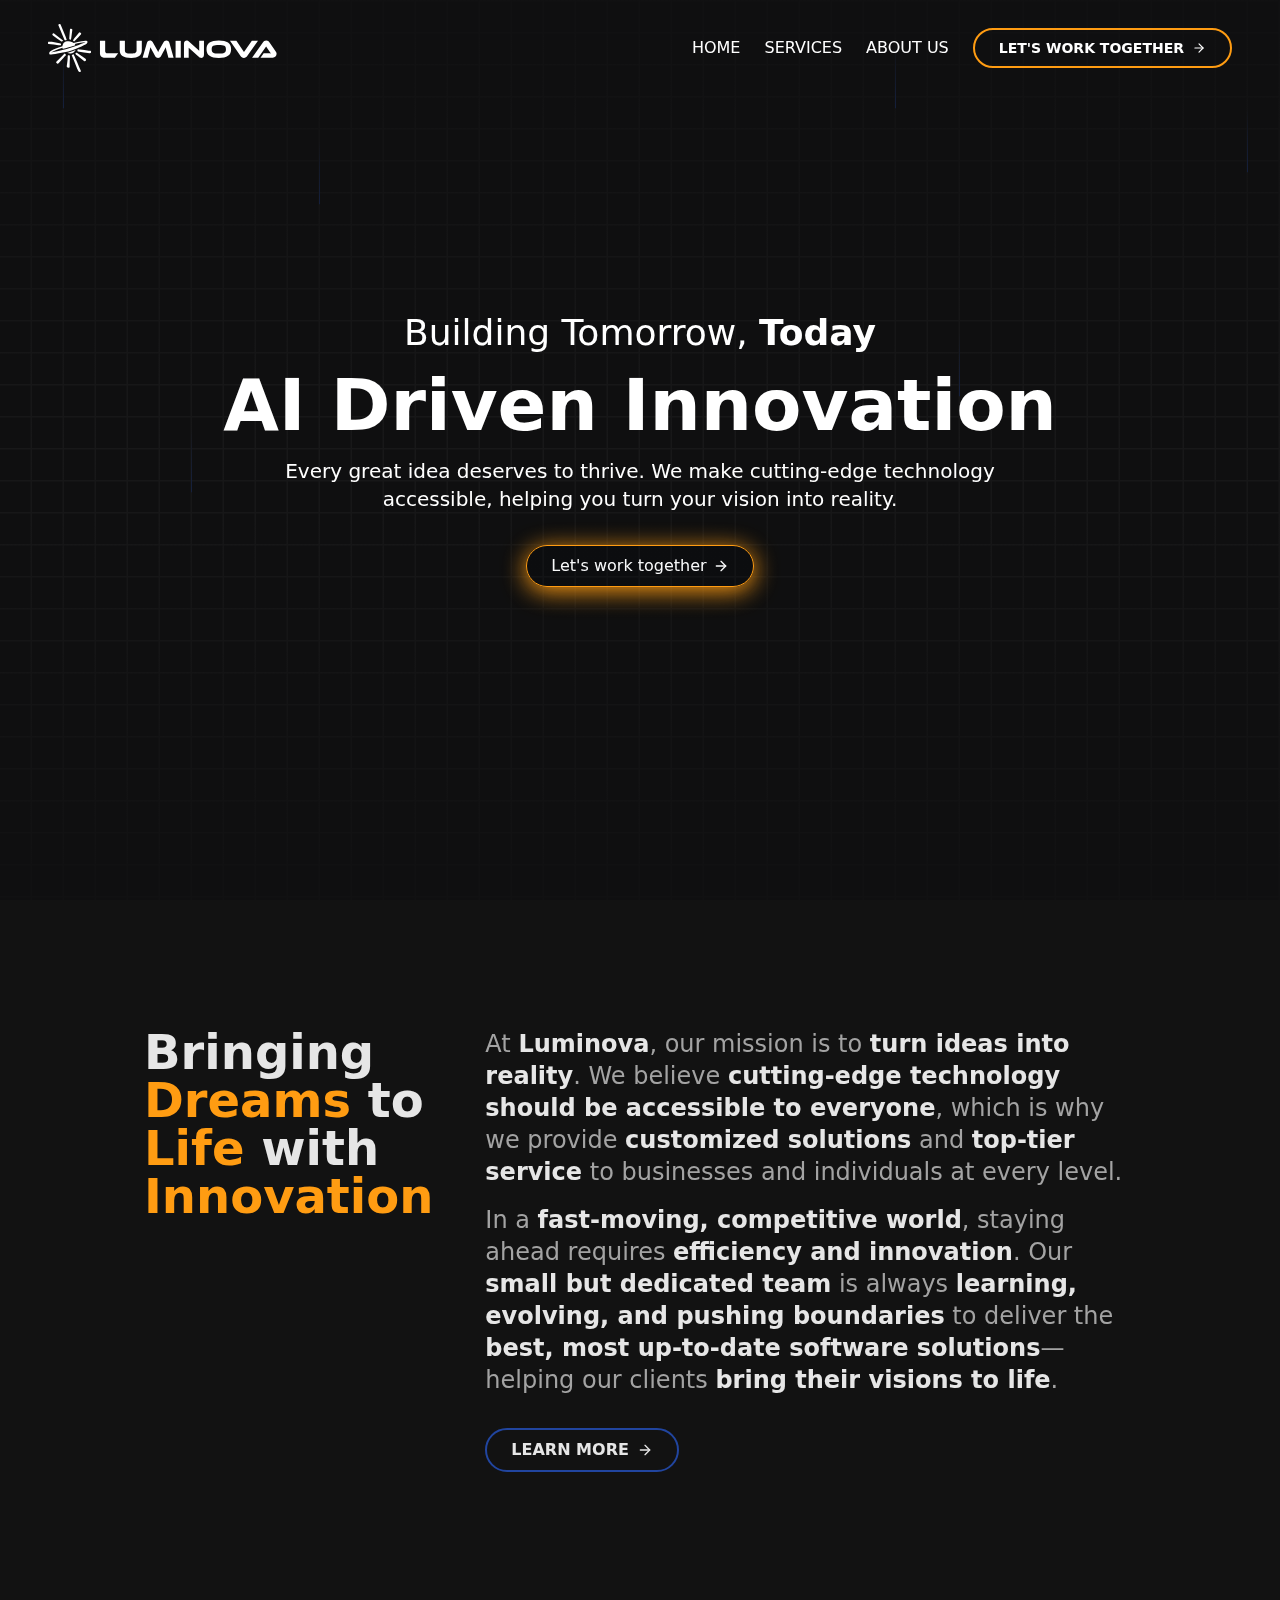
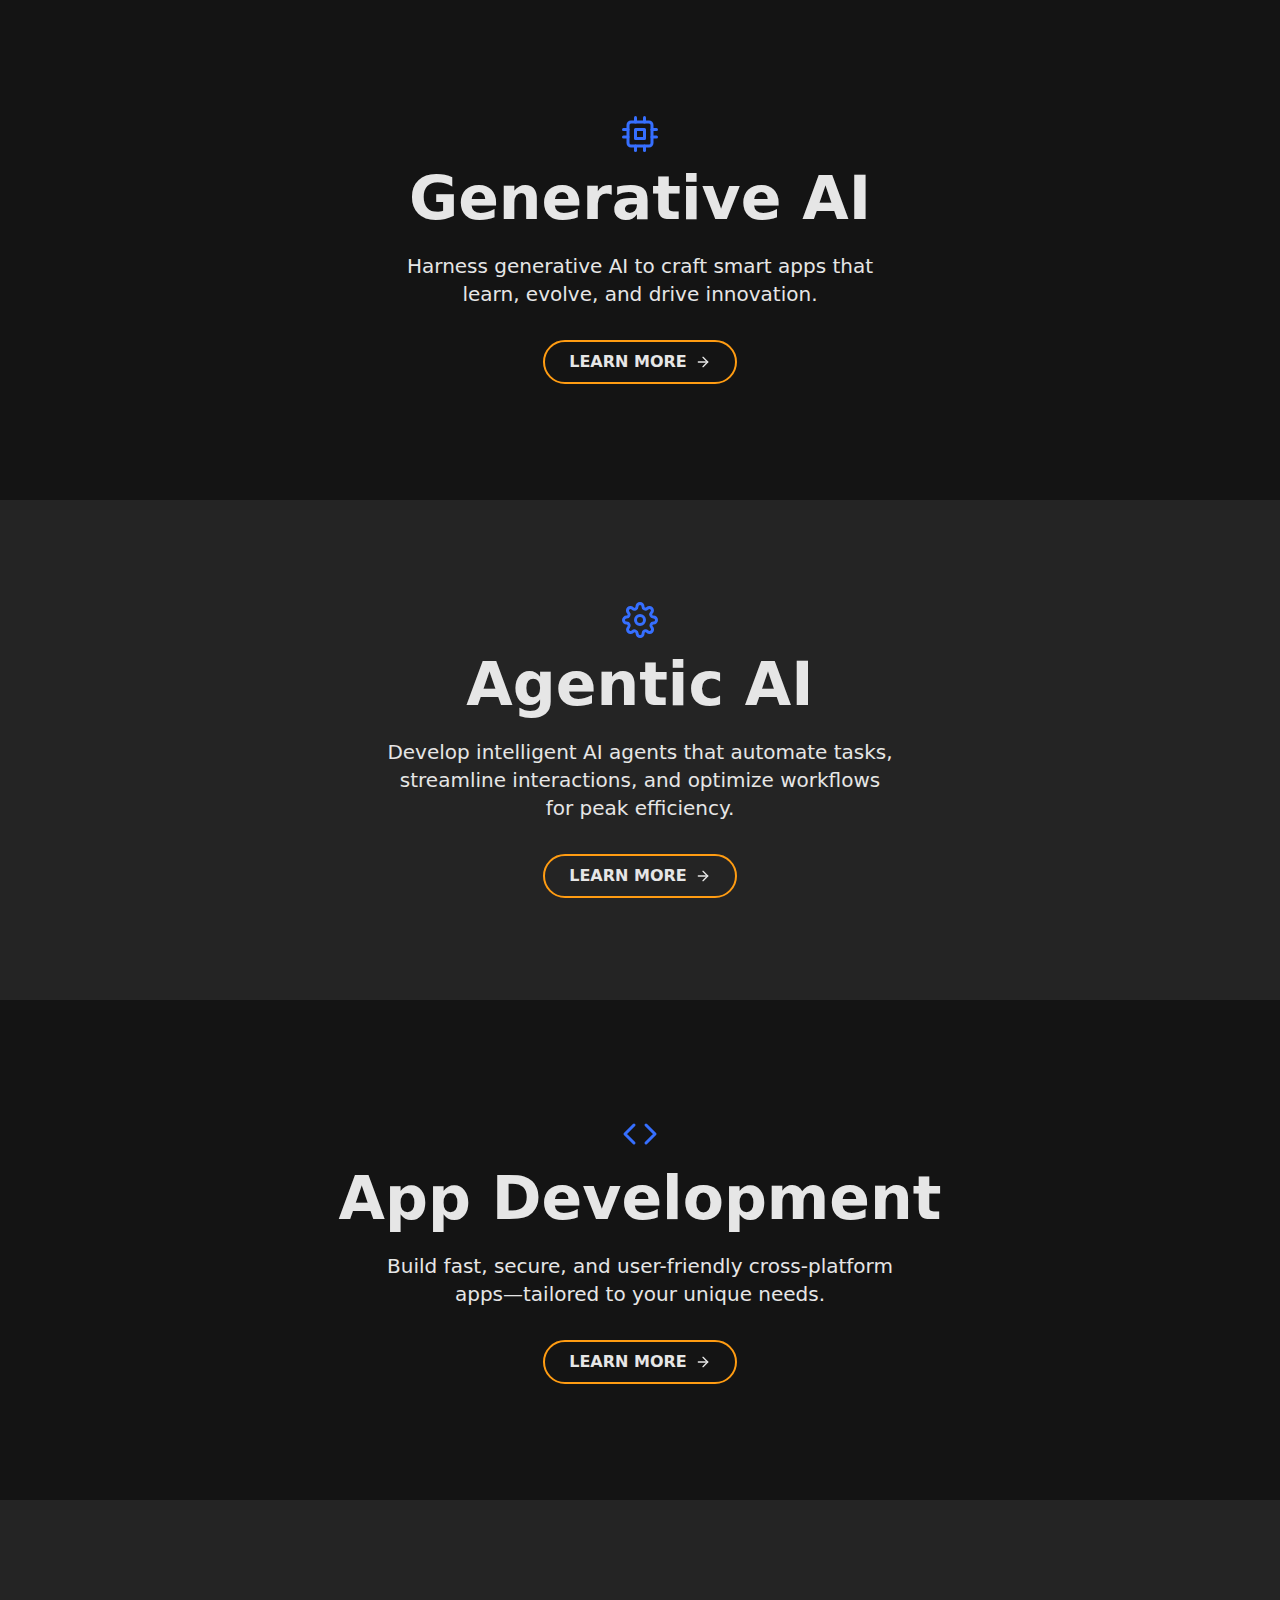
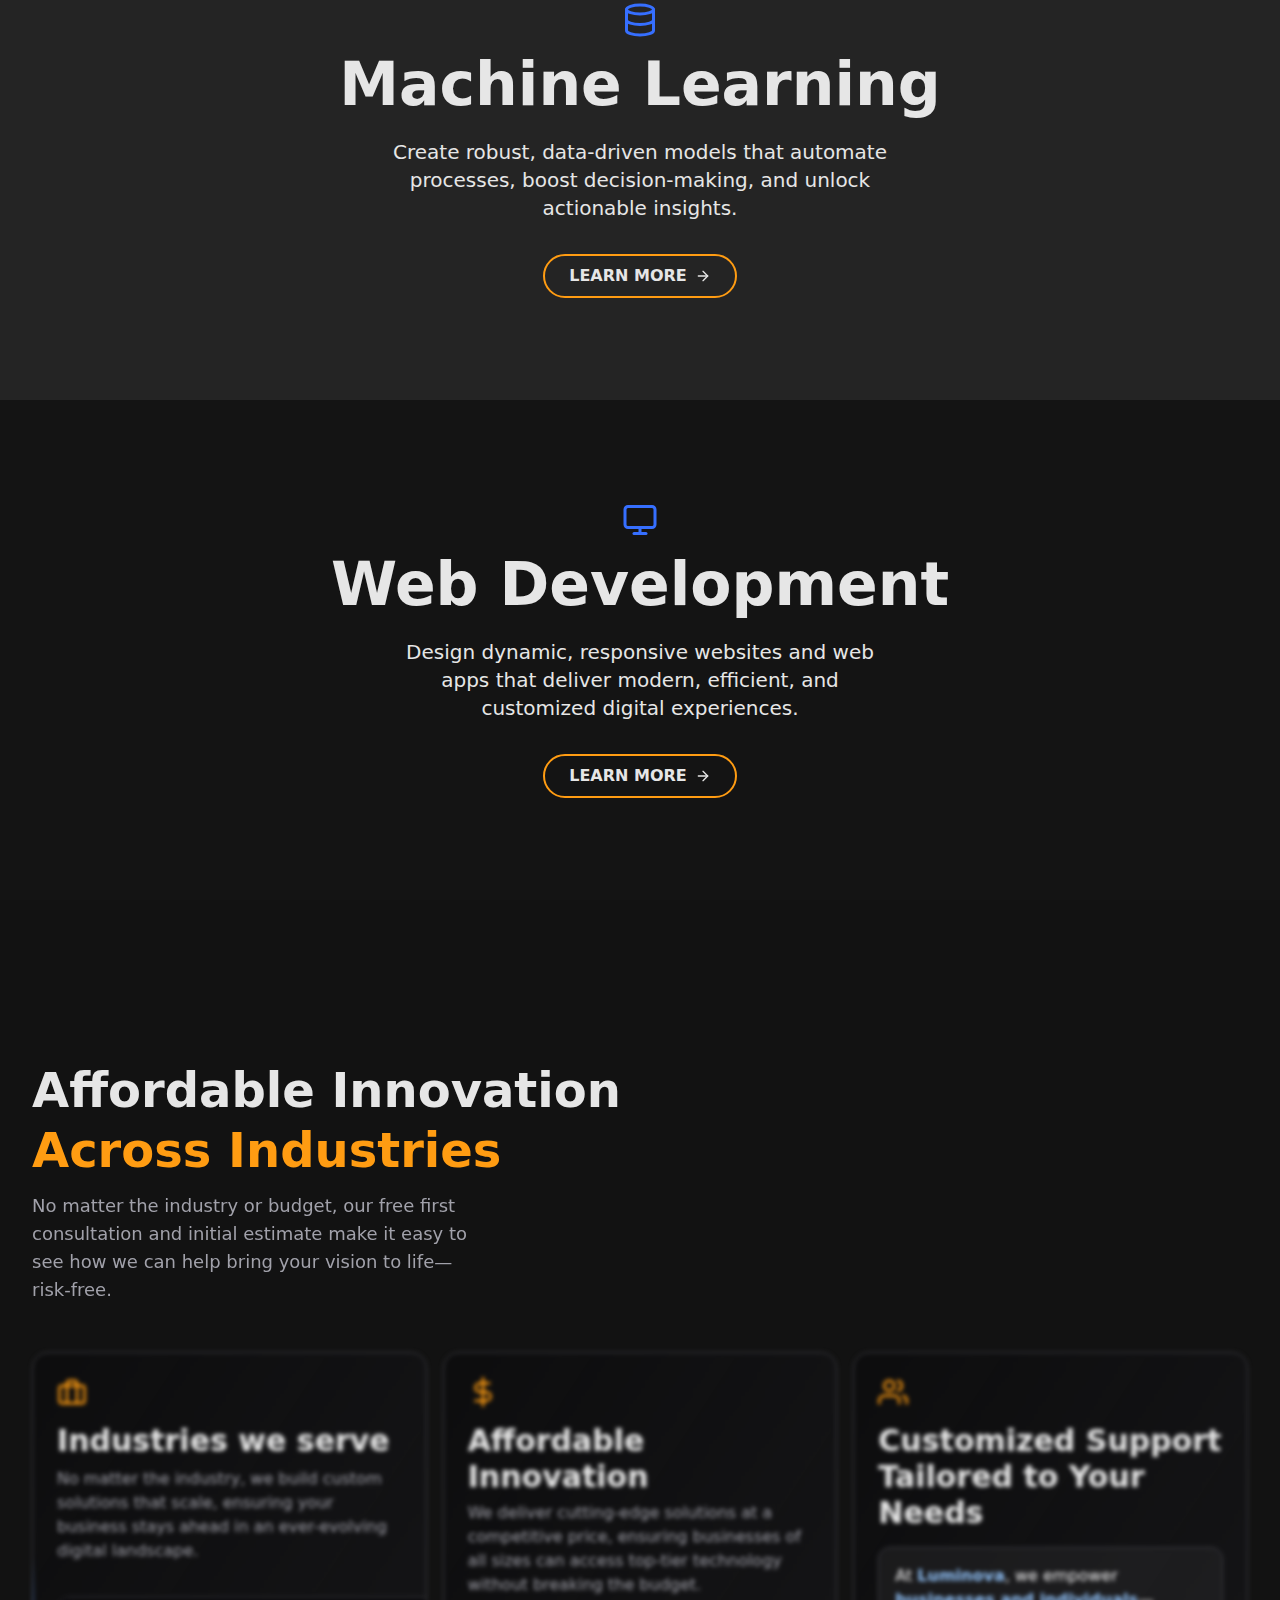
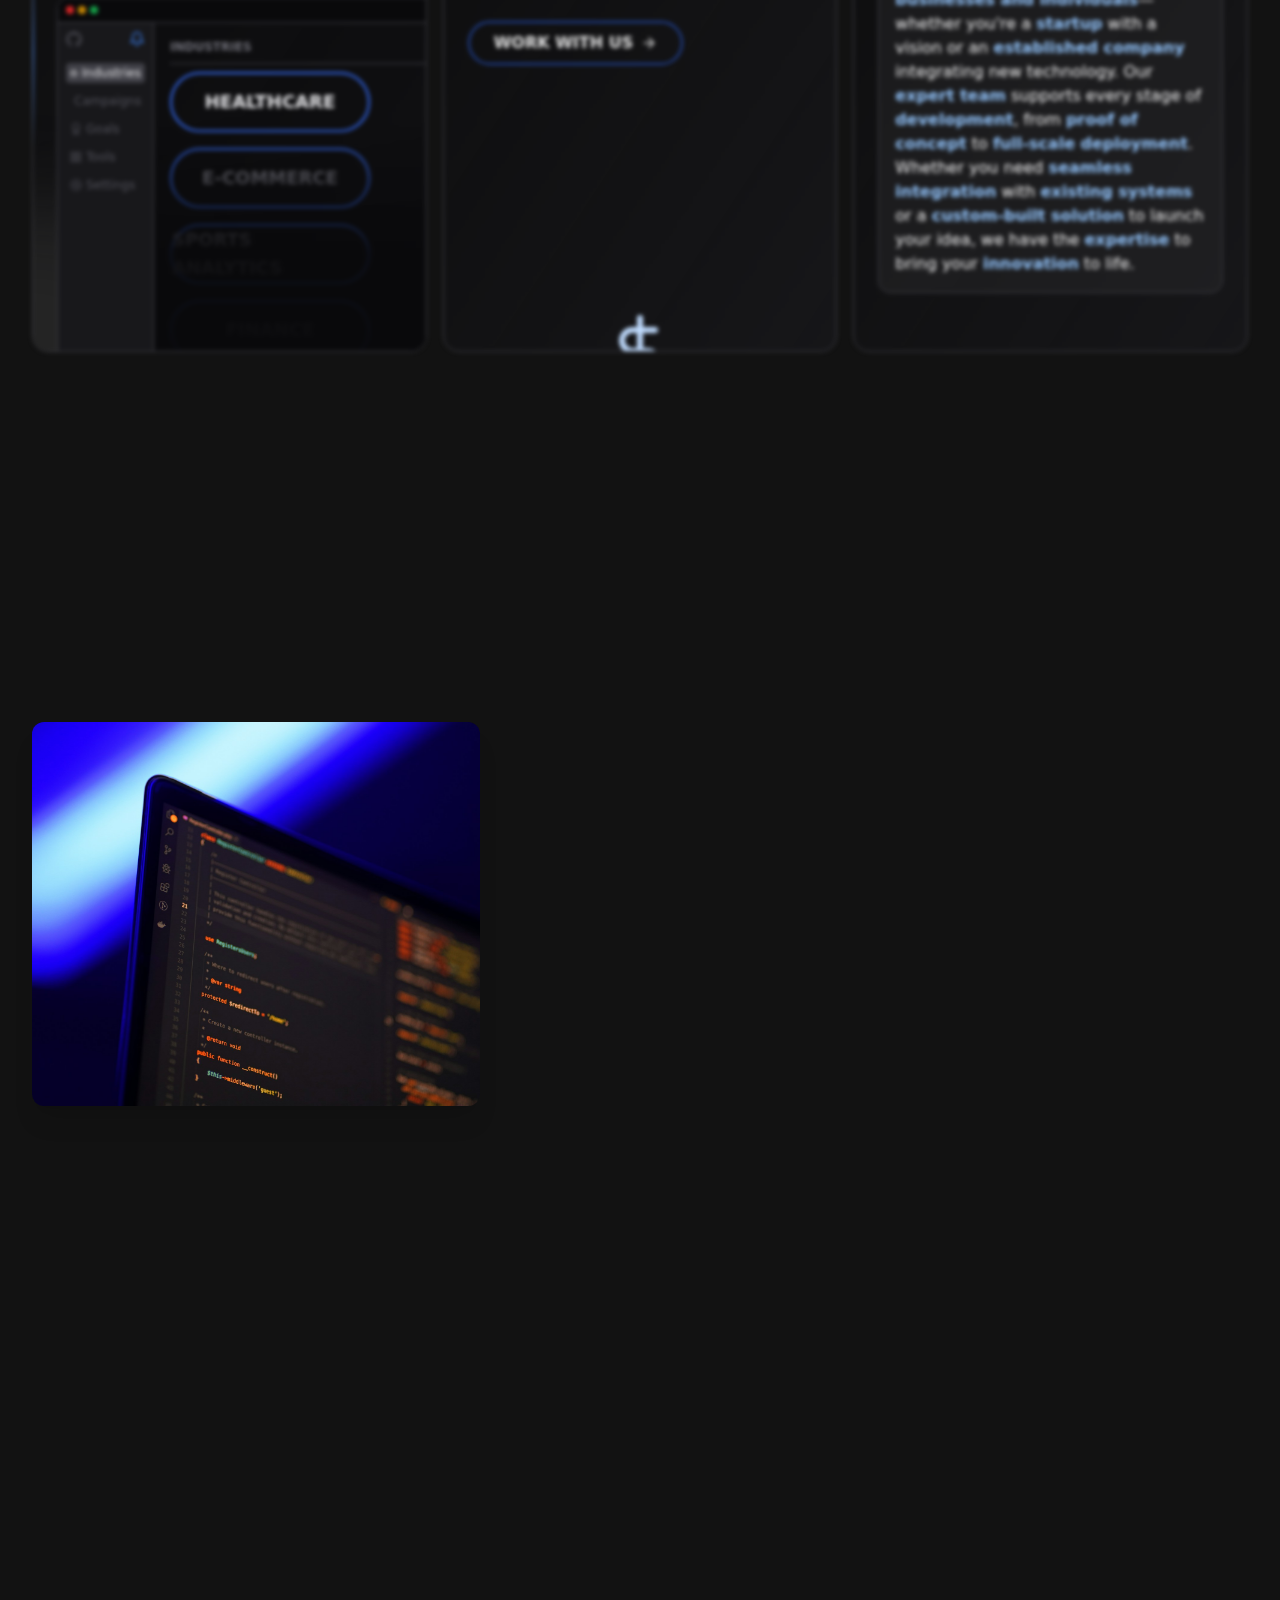
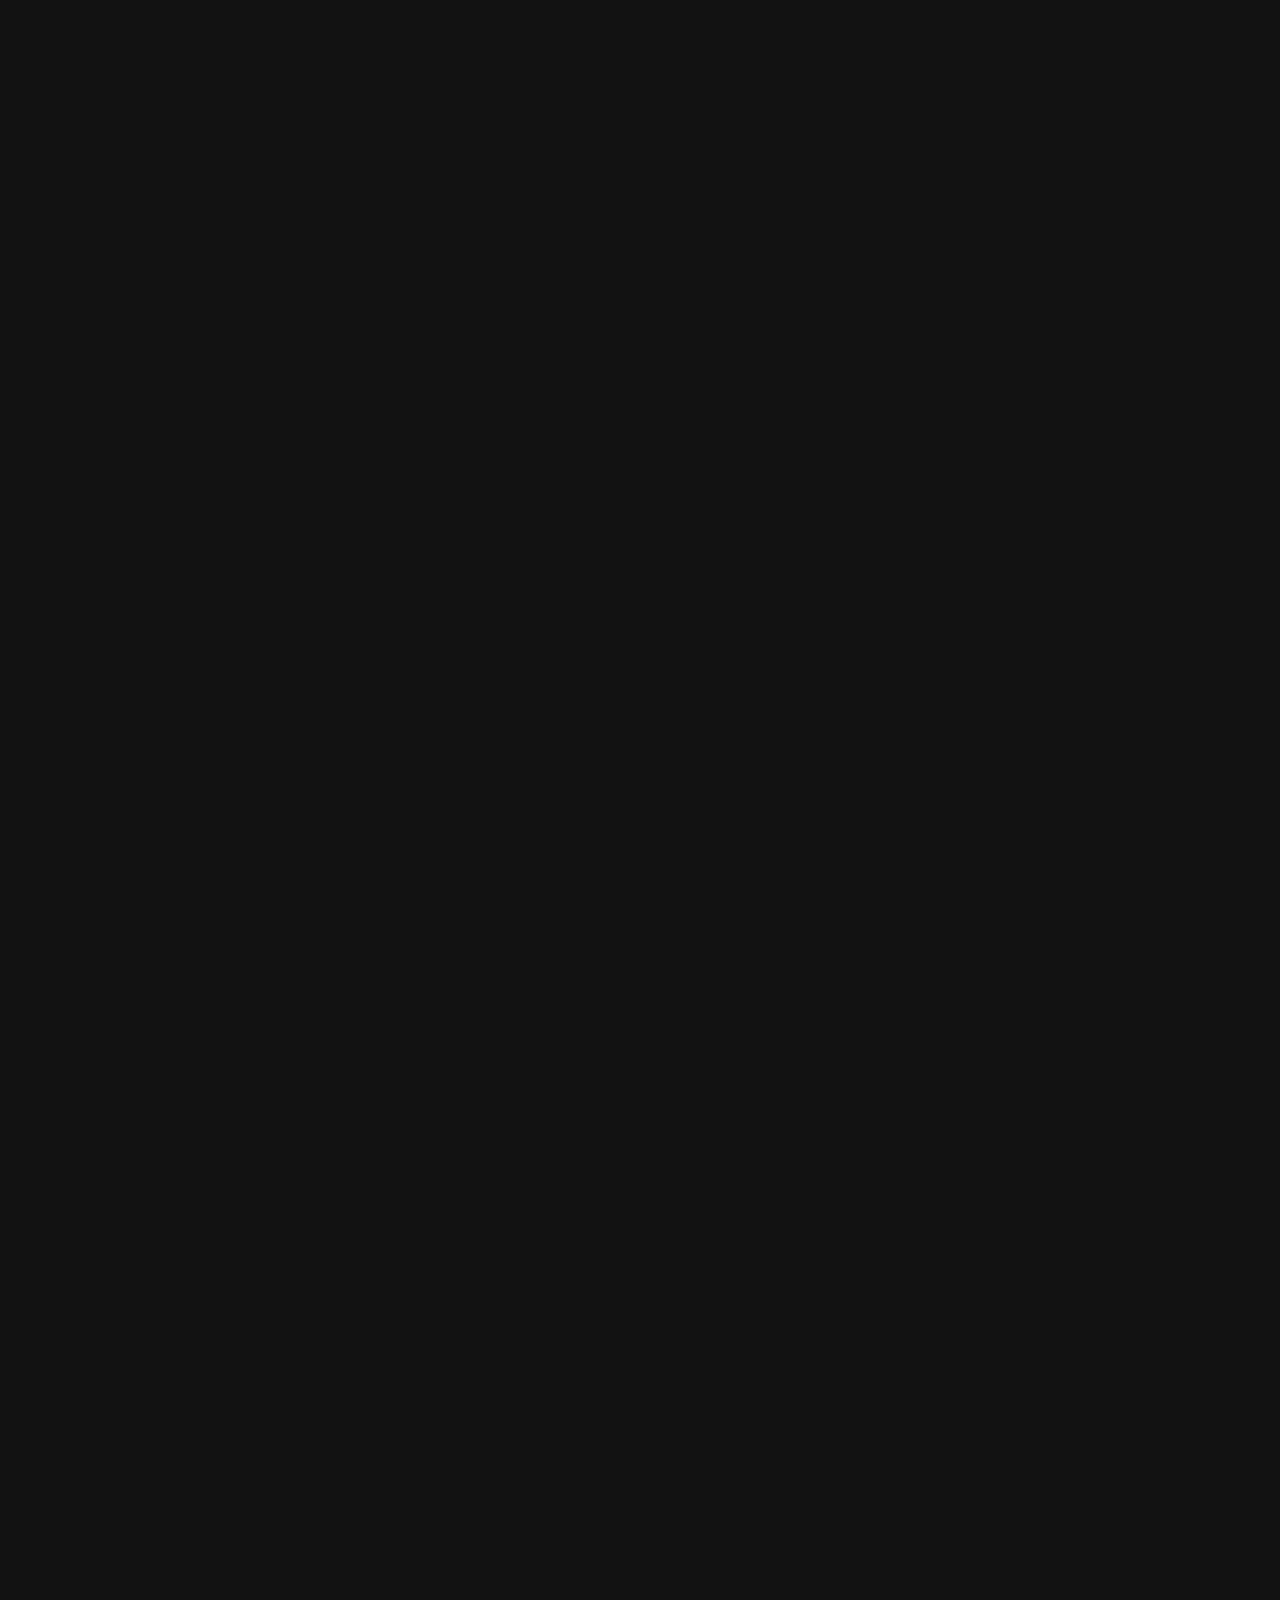
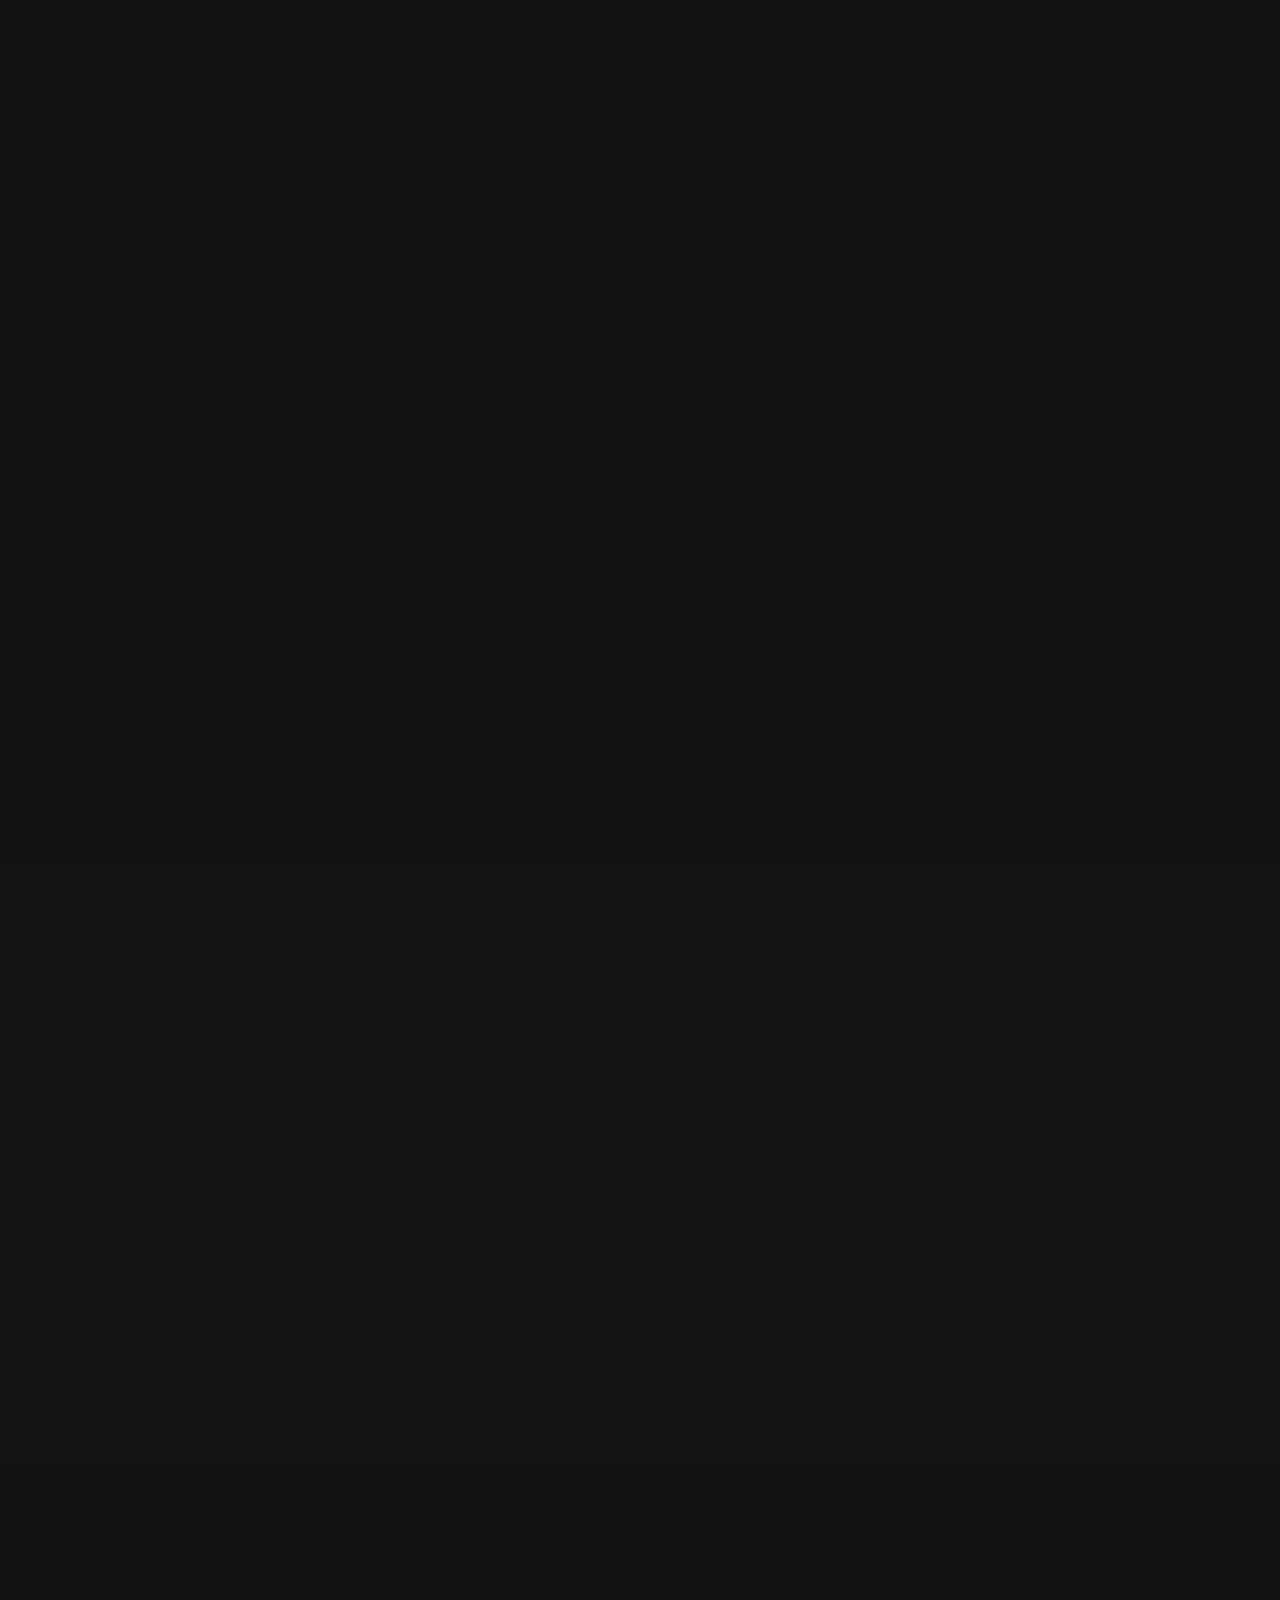
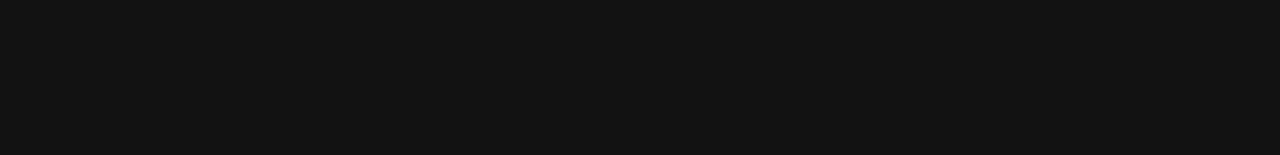
==== commit ee4d1f52: "luminova website update" ====
--- a/index.html
+++ b/index.html
@@ -1,4 +1,4 @@
-<!DOCTYPE html><html lang="en"><head><meta charSet="utf-8"/><meta name="viewport" content="width=device-width, initial-scale=1"/><link rel="preload" href="/_next/static/media/569ce4b8f30dc480-s.p.woff2" as="font" crossorigin="" type="font/woff2"/><link rel="preload" href="/_next/static/media/93f479601ee12b01-s.p.woff2" as="font" crossorigin="" type="font/woff2"/><link rel="stylesheet" href="/_next/static/css/ffbcc631000a69ab.css" data-precedence="next"/><link rel="preload" as="script" fetchPriority="low" href="/_next/static/chunks/webpack-6ae88a5c75739f60.js"/><script src="/_next/static/chunks/4bd1b696-648fdcc35fdc5053.js" async=""></script><script src="/_next/static/chunks/517-f1427bad08c5cd80.js" async=""></script><script src="/_next/static/chunks/main-app-3ec209943493a46a.js" async=""></script><script src="/_next/static/chunks/ee560e2c-694a400d2724b70c.js" async=""></script><script src="/_next/static/chunks/8e1d74a4-bb553c8dd7f82fd3.js" async=""></script><script src="/_next/static/chunks/361-c567ff89e072f694.js" async=""></script><script src="/_next/static/chunks/app/layout-b062676cd832ddc3.js" async=""></script><script src="/_next/static/chunks/30a37ab2-ae9fa0cfa9367791.js" async=""></script><script src="/_next/static/chunks/122-a683c9239b4330cc.js" async=""></script><script src="/_next/static/chunks/265-163e9031b5c08d6d.js" async=""></script><script src="/_next/static/chunks/app/page-e6a4a23faa8adfdc.js" async=""></script><meta name="next-size-adjust" content=""/><meta name="theme-color" content="#242424"/><meta name="apple-mobile-web-app-status-bar-style" content="#242424"/><title>Singularity Development | Cutting Edge AI Solutions</title><meta name="description" content="Singularity Development provides budget friendly and cutting edge technical solutions for startups and established companies alike."/><link rel="icon" href="/icon.png?d3821363825e1f38" type="image/png" sizes="178x148"/><link rel="apple-touch-icon" href="/apple-icon.png?d3821363825e1f38" type="image/png" sizes="178x148"/><script src="/_next/static/chunks/polyfills-42372ed130431b0a.js" noModule=""></script></head><body class="__variable_4d318d __variable_ea5f4b antialiased"><nav aria-label="Main navigation" class="fixed top-0 z-50 w-full px-6 transition-all duration-300 ease-out lg:px-12 bg-transparent text-white py-6 shadow-none"><div class="mx-auto flex max-w-7xl items-center justify-between"><div class="hidden md:block lg:hidden"><div class="flex items-center gap-2"><a href="/#" aria-label="Go to homepage"><svg id="Layer_2" xmlns="http://www.w3.org/2000/svg" viewBox="0 0 354.59 295.41" class="h-12 w-auto" aria-hidden="true"><g id="Layer_1-2" data-name="Layer_1"><path fill="currentColor" class="cls-1" d="M27.77,273.87c-2.3,0-3.54-.83-4.45-1.9-2.94-3.48-.69-9.34,8.03-20.91,1-1.32,2.88-1.59,4.2-.59,1.32,1,1.59,2.88.59,4.2-6.29,8.35-7.67,11.9-7.95,13.22,3.59-.01,18.94-5.02,84.04-50.27,1.36-.95,3.23-.61,4.18.75.95,1.36.61,3.23-.75,4.18-60.16,41.82-80.09,51.33-87.88,51.33ZM28.13,268.53h.01-.01Z"></path><path fill="currentColor" class="cls-1" d="M352.24,4.22c-4.95-6.03-15.41-5.61-32.93,1.31-14.76,5.83-34.52,16.46-57.14,30.75-1.87,1.18-2.43,3.65-1.25,5.52,1.18,1.87,3.65,2.42,5.52,1.25C322.36,7.75,342.97,5.53,346.06,9.3c3.2,3.9-3.47,24.51-51.63,74.61-11.18,11.62-23.72,23.91-37.29,36.52-18.52,17.2-38.56,34.67-59.58,51.92-9.45,7.76-19.11,15.46-28.69,22.9-6.85,5.32-13.72,10.54-20.43,15.54-36.1,26.87-70.19,49.04-96,62.42-30.14,15.62-41.71,15.49-43.79,12.95-1.94-2.36-.23-12.78,18.44-36.85,16.26-20.96,41.13-47.11,71.94-75.63,1.37-1.26,1.68-3.3.76-4.92-2.24-3.92-4.17-8.03-5.76-12.22-18.47-48.86,10.8-105.36,65.24-125.94,22.7-8.58,47.3-9.86,69.7-3.69l-6.61,32.63c-20.74-10.99-46.94-12.18-70.63-.95-38.09,18.05-55.48,61.46-39.49,97.69.26.57.52,1.15.79,1.72,1.48,3.13,3.17,6.08,5.04,8.88,13.94.71,32.12-.05,52.57-5.39,44.49-11.61,73.78-38.14,87.96-53.4-1.09-5.6-2.88-11.14-5.42-16.51-5.44-11.48-13.65-20.79-23.55-27.62l7.91-39.05c.41-2.01-.77-4-2.73-4.61-25-7.83-52.84-6.82-78.37,2.83-58.57,22.14-89.92,83.26-69.89,136.25,1.36,3.59,2.95,7.13,4.76,10.56-30.07,27.99-54.42,53.7-70.54,74.47-18.81,24.25-24.63,39.13-18.31,46.83,2.44,2.97,6.24,4.19,10.86,4.19,11.89,0,29.22-8.07,42.8-15.11,26.18-13.57,60.67-35.98,97.1-63.1,6.75-5.03,13.67-10.29,20.56-15.64,1.17-.91,2.35-1.84,3.52-2.75,5.65.18,11.38-.25,17.09-1.32l-4.21,20.77c-.25,1.23.09,2.5.92,3.44.76.86,1.86,1.35,3,1.35.1,0,.2,0,.3-.01,11.79-.88,23.46-3.49,34.68-7.73,54.97-20.78,86.51-76.45,72.7-127.53,42.49-44.46,59.48-72.58,50.46-83.57ZM226.25,207.84c-8.82,3.34-17.94,5.59-27.16,6.71l3.88-19.13c3.87-1.17,7.71-2.64,11.49-4.43,25.92-12.28,42.24-36.31,45-61.82,1.04-.96,2.09-1.92,3.12-2.88,11.7-10.87,22.64-21.5,32.62-31.69,9.63,45.81-19.51,94.55-68.94,113.24Z"></path></g></svg></a></div></div><div class="block md:hidden"><div class="flex items-center gap-2"><a href="/#" aria-label="Go to homepage"><svg id="Layer_2" xmlns="http://www.w3.org/2000/svg" viewBox="0 0 354.59 295.41" class="h-8 w-auto" aria-hidden="true"><g id="Layer_1-2" data-name="Layer_1"><path fill="currentColor" class="cls-1" d="M27.77,273.87c-2.3,0-3.54-.83-4.45-1.9-2.94-3.48-.69-9.34,8.03-20.91,1-1.32,2.88-1.59,4.2-.59,1.32,1,1.59,2.88.59,4.2-6.29,8.35-7.67,11.9-7.95,13.22,3.59-.01,18.94-5.02,84.04-50.27,1.36-.95,3.23-.61,4.18.75.95,1.36.61,3.23-.75,4.18-60.16,41.82-80.09,51.33-87.88,51.33ZM28.13,268.53h.01-.01Z"></path><path fill="currentColor" class="cls-1" d="M352.24,4.22c-4.95-6.03-15.41-5.61-32.93,1.31-14.76,5.83-34.52,16.46-57.14,30.75-1.87,1.18-2.43,3.65-1.25,5.52,1.18,1.87,3.65,2.42,5.52,1.25C322.36,7.75,342.97,5.53,346.06,9.3c3.2,3.9-3.47,24.51-51.63,74.61-11.18,11.62-23.72,23.91-37.29,36.52-18.52,17.2-38.56,34.67-59.58,51.92-9.45,7.76-19.11,15.46-28.69,22.9-6.85,5.32-13.72,10.54-20.43,15.54-36.1,26.87-70.19,49.04-96,62.42-30.14,15.62-41.71,15.49-43.79,12.95-1.94-2.36-.23-12.78,18.44-36.85,16.26-20.96,41.13-47.11,71.94-75.63,1.37-1.26,1.68-3.3.76-4.92-2.24-3.92-4.17-8.03-5.76-12.22-18.47-48.86,10.8-105.36,65.24-125.94,22.7-8.58,47.3-9.86,69.7-3.69l-6.61,32.63c-20.74-10.99-46.94-12.18-70.63-.95-38.09,18.05-55.48,61.46-39.49,97.69.26.57.52,1.15.79,1.72,1.48,3.13,3.17,6.08,5.04,8.88,13.94.71,32.12-.05,52.57-5.39,44.49-11.61,73.78-38.14,87.96-53.4-1.09-5.6-2.88-11.14-5.42-16.51-5.44-11.48-13.65-20.79-23.55-27.62l7.91-39.05c.41-2.01-.77-4-2.73-4.61-25-7.83-52.84-6.82-78.37,2.83-58.57,22.14-89.92,83.26-69.89,136.25,1.36,3.59,2.95,7.13,4.76,10.56-30.07,27.99-54.42,53.7-70.54,74.47-18.81,24.25-24.63,39.13-18.31,46.83,2.44,2.97,6.24,4.19,10.86,4.19,11.89,0,29.22-8.07,42.8-15.11,26.18-13.57,60.67-35.98,97.1-63.1,6.75-5.03,13.67-10.29,20.56-15.64,1.17-.91,2.35-1.84,3.52-2.75,5.65.18,11.38-.25,17.09-1.32l-4.21,20.77c-.25,1.23.09,2.5.92,3.44.76.86,1.86,1.35,3,1.35.1,0,.2,0,.3-.01,11.79-.88,23.46-3.49,34.68-7.73,54.97-20.78,86.51-76.45,72.7-127.53,42.49-44.46,59.48-72.58,50.46-83.57ZM226.25,207.84c-8.82,3.34-17.94,5.59-27.16,6.71l3.88-19.13c3.87-1.17,7.71-2.64,11.49-4.43,25.92-12.28,42.24-36.31,45-61.82,1.04-.96,2.09-1.92,3.12-2.88,11.7-10.87,22.64-21.5,32.62-31.69,9.63,45.81-19.51,94.55-68.94,113.24Z"></path></g></svg></a></div></div><div class="hidden lg:block"><div class="flex items-center gap-2"><a href="/#" aria-label="Go to homepage"><svg id="Layer_2" xmlns="http://www.w3.org/2000/svg" viewBox="0 0 1713.65 295.41" class="h-12 w-auto" aria-hidden="true"><g id="Layer_1-2" data-name="Layer_1"><path fill="currentColor" class="cls-1" d="M27.77,273.87c-2.3,0-3.54-.83-4.45-1.9-2.94-3.48-.69-9.34,8.03-20.91,1-1.32,2.88-1.59,4.2-.59,1.32,1,1.59,2.88.59,4.2-6.29,8.35-7.67,11.9-7.95,13.22,3.59-.01,18.94-5.02,84.04-50.27,1.36-.95,3.23-.61,4.18.75.95,1.36.61,3.23-.75,4.18-60.16,41.82-80.09,51.33-87.88,51.33ZM28.13,268.53h.01-.01Z"></path><path fill="currentColor" class="cls-1" d="M194.09,223.06c-1.14,0-2.24-.49-3-1.35-.83-.94-1.17-2.21-.92-3.44l6.35-31.33c.44-2.17,2.55-3.56,4.71-3.12,2.17.44,3.56,2.55,3.13,4.71l-5.27,26.03c9.22-1.13,18.33-3.38,27.16-6.71,51.88-19.61,81.41-72.33,67.23-120.02-.63-2.12.58-4.34,2.69-4.97,2.12-.63,4.34.58,4.97,2.69,15.37,51.69-16.29,108.7-72.07,129.78-11.23,4.24-22.9,6.84-34.68,7.73-.1,0-.2.01-.3.01Z"></path><path fill="currentColor" class="cls-1" d="M352.24,4.22c-4.95-6.03-15.41-5.61-32.93,1.31-14.76,5.83-34.52,16.46-57.14,30.75-1.87,1.18-2.43,3.65-1.25,5.52,1.18,1.87,3.65,2.42,5.52,1.25C322.36,7.75,342.97,5.53,346.06,9.3c3.2,3.9-3.47,24.51-51.63,74.61-11.18,11.62-23.72,23.91-37.29,36.52-18.52,17.2-38.56,34.67-59.58,51.92-9.45,7.76-19.11,15.46-28.69,22.9-6.85,5.32-13.72,10.54-20.43,15.54-36.1,26.87-70.19,49.04-96,62.42-30.14,15.62-41.71,15.49-43.79,12.95-1.94-2.36-.23-12.78,18.44-36.85,16.26-20.96,41.13-47.11,71.94-75.63,1.37-1.26,1.68-3.3.76-4.92-2.24-3.92-4.17-8.03-5.76-12.22-18.47-48.86,10.8-105.36,65.24-125.94,22.7-8.58,47.3-9.86,69.7-3.69l-6.61,32.63c-20.74-10.99-46.94-12.18-70.63-.95-38.09,18.05-55.48,61.46-39.49,97.69.26.57.52,1.15.79,1.72,1.48,3.13,3.17,6.08,5.04,8.88,13.94.71,32.12-.05,52.57-5.39,44.49-11.61,73.78-38.14,87.96-53.4-1.09-5.6-2.88-11.14-5.42-16.51-5.44-11.48-13.65-20.79-23.55-27.62l7.91-39.05c.41-2.01-.77-4-2.73-4.61-25-7.83-52.84-6.82-78.37,2.83-58.57,22.14-89.92,83.26-69.89,136.25,1.36,3.59,2.95,7.13,4.76,10.56-30.07,27.99-54.42,53.7-70.54,74.47-18.81,24.25-24.63,39.13-18.31,46.83,2.44,2.97,6.24,4.19,10.86,4.19,11.89,0,29.22-8.07,42.8-15.11,26.18-13.57,60.67-35.98,97.1-63.1,6.75-5.03,13.67-10.29,20.56-15.64,1.17-.91,2.35-1.84,3.52-2.75,12.34.39,25.08-2.1,37.17-7.83,25.92-12.28,42.24-36.31,45-61.82,1.04-.96,2.09-1.92,3.12-2.88,13.68-12.71,26.34-25.1,37.62-36.84,43.67-45.42,61.18-74.1,52.05-85.23Z"></path><g><path fill="currentColor" d="M464.22,101.21c23.54,0,36.25,8.81,36.25,26.43,0,19.79-11.99,31.63-41.45,31.63h-89.97l19.21-24.84h73.08c7.08,0,10.25-2.02,10.25-7.08s-3.18-6.93-10.25-6.93h-52.57c-24.84,0-36.25-11.12-36.25-27.73,0-18.2,12.13-30.04,41.45-30.04h83.91l-19.21,25.13h-67.01c-6.93,0-10.25,1.73-10.25,6.64s3.32,6.79,10.25,6.79h52.57Z"></path><path fill="currentColor" d="M544.07,159.27h-29.9V62.65h29.9v96.62Z"></path><path fill="currentColor" d="M648.63,155.66l-59.21-53.15v56.76h-27.15v-80.16c0-12.85,7.8-18.05,16.32-18.05,3.61,0,7.22.87,11.99,5.2l59.21,53.15v-56.76h27.3v80.01c0,12.85-7.8,18.2-16.46,18.2-3.75,0-7.36-.87-11.99-5.2Z"></path><path fill="currentColor" d="M754.33,98.9h61.81v60.37h-66.29c-33.51,0-58.2-21.23-58.2-49.25s24.7-47.37,58.2-47.37h69.18l-19.35,25.13h-49.83c-16.17,0-28.45,9.82-28.45,23.54s11.84,23.11,28.45,23.11h36.54v-14.01h-49.97l17.91-21.52Z"></path><path fill="currentColor" d="M958.82,117.1c0,29.17-20.07,43.76-60.22,43.76-46.5,0-66.58-14.59-66.58-43.76v-54.45h29.75v54.45c0,14.3,6.07,18.92,36.83,18.92,22.96,0,30.19-5.34,30.19-18.92v-54.45h30.04v54.45Z"></path><path fill="currentColor" d="M1080.41,134.43l-19.35,24.84h-85.35V62.65h29.9v71.78h74.81Z"></path><path fill="currentColor" d="M1126.47,159.27l18.05-24.84h24.26c5.78,0,12.56,0,17.19.29-2.6-3.46-6.64-9.39-9.82-14.01l-17.33-25.56-45.35,64.12h-35.38l61.96-87.37c4.04-5.63,9.97-10.83,19.35-10.83s14.87,4.77,19.06,10.83l60.37,87.37h-112.36Z"></path><path fill="currentColor" d="M1386.56,159.27h-40l-21.52-25.56h-45.93v25.56h-29.9v-49.39h84.05c9.24,0,16.46-4.19,16.46-10.83,0-7.51-6.21-11.27-16.46-11.27h-84.05l19.5-25.13h62.1c21.95,0,49.68,6.93,49.68,34.52,0,15.02-9.39,27.44-25.27,30.62,3.32,2.45,6.93,5.92,13.58,12.71l17.76,18.77Z"></path><path fill="currentColor" d="M1427.56,159.27h-29.9V62.65h29.9v96.62Z"></path><path fill="currentColor" d="M1566.2,62.65l-19.35,25.13h-34.52v71.49h-29.9v-71.49h-45.35l19.35-25.13h109.76Z"></path><path fill="currentColor" d="M1713.65,62.65l-57.34,64.7v31.92h-30.04v-32.06l-58.93-64.56h38.42l23.11,26.86c3.03,3.47,11.12,12.28,13.14,15.16,1.88-2.74,5.2-6.93,12.13-15.31l21.95-26.72h37.55Z"></path></g><g><path fill="currentColor" d="M367.62,250.56v-40.15h10.4v31.39h29.65c14.73,0,25.71-9.92,25.71-23.59s-11.07-23.2-25.71-23.2h-40.05l6.74-8.86h33.31c20.89,0,36.01,13,36.01,31.58s-15.31,32.83-36.01,32.83h-40.05Z"></path><path fill="currentColor" d="M453.3,250.56v-64.41h68.36l-6.84,8.86h-51.13v19.35h54.98l-5.97,7.7h-49.01v19.74h58.44l-6.84,8.76h-62.01Z"></path><path fill="currentColor" d="M523.78,186.14h12.8l35.43,53.34,36.1-53.34h12.23l-41.69,61.33c-1.45,2.12-3.56,3.95-6.84,3.95-3.08,0-5.39-1.73-6.84-3.95l-41.21-61.33Z"></path><path fill="currentColor" d="M627.07,250.56v-64.41h68.36l-6.84,8.86h-51.13v19.35h54.98l-5.97,7.7h-49.01v19.74h58.44l-6.84,8.76h-62.01Z"></path><path fill="currentColor" d="M702.36,250.56v-64.41h10.4v55.65h53.72l-6.84,8.76h-57.29Z"></path><path fill="currentColor" d="M811.73,251.62c-28.79,0-43.23-10.3-43.23-33.31s14.44-33.22,43.23-33.22,43.23,10.2,43.23,33.22-14.44,33.31-43.23,33.31ZM811.73,193.85c-22.82,0-32.83,6.35-32.83,24.46s10.01,24.55,32.83,24.55,32.83-6.45,32.83-24.55-10.01-24.46-32.83-24.46Z"></path><path fill="currentColor" d="M874.98,229.57v20.99h-10.4v-29.65h46.02c12.23,0,22.14-3.47,22.14-12.81,0-10.01-9.05-13.09-22.24-13.09h-46.12l6.93-8.86h42.85c17.72,0,28.98,8.28,28.98,22.05s-11.17,21.38-28.98,21.38h-39.19Z"></path><path fill="currentColor" d="M1044.72,250.56l-18-51.8-21.47,48.62c-1.54,3.46-3.75,4.04-6.16,4.04s-4.62-.58-6.16-4.04l-21.47-48.62-18.1,51.8h-10.21l21.18-60.37c1.06-3.18,3.27-4.91,5.97-4.91s4.81,1.54,5.97,3.85l23.01,50.65,23.01-50.65c.96-2.31,3.08-3.85,5.87-3.85s4.91,1.73,6.07,4.91l20.89,60.37h-10.4Z"></path><path fill="currentColor" d="M1062.13,250.56v-64.41h68.36l-6.84,8.86h-51.13v19.35h54.98l-5.97,7.7h-49.01v19.74h58.44l-6.84,8.76h-62.01Z"></path><path fill="currentColor" d="M1146.56,199.72v50.84h-9.43v-58.73c0-4.62,2.7-6.55,5.78-6.55,1.35,0,2.89.39,4.53,2.02l51.7,49.49v-50.65h9.53v58.44c0,4.62-2.79,6.55-5.87,6.55-1.35,0-2.79-.29-4.43-1.93l-51.8-49.49Z"></path><path fill="currentColor" d="M1248.23,250.56v-55.55h-34.18l7.03-8.86h74.52l-6.84,8.86h-30.04v55.55h-10.49Z"></path></g></g></svg></a></div></div><div class="hidden gap-6 lg:flex"><div class="flex items-center gap-6"><div class="relative h-fit w-fit"><a href="/#" class="relative uppercase">Home<span style="transform:scaleX(0)" class="absolute -bottom-2 -left-2 -right-2 h-1 origin-left scale-x-0  rounded-full bg-dark-accent2 transition-transform  duration-300 ease-out"></span></a></div><div class="relative h-fit w-fit"><a href="/#services" class="relative uppercase">Services<span style="transform:scaleX(0)" class="absolute -bottom-2 -left-2 -right-2 h-1 origin-left scale-x-0  rounded-full bg-dark-accent2 transition-transform  duration-300 ease-out"></span></a></div><div class="relative h-fit w-fit"><a href="/#about" class="relative uppercase">About Us<span style="transform:scaleX(0)" class="absolute -bottom-2 -left-2 -right-2 h-1 origin-left scale-x-0  rounded-full bg-dark-accent2 transition-transform  duration-300 ease-out"></span></a></div><a href="#contact"><button class="
+<!DOCTYPE html><html lang="en"><head><meta charSet="utf-8"/><meta name="viewport" content="width=device-width, initial-scale=1"/><link rel="preload" href="/_next/static/media/569ce4b8f30dc480-s.p.woff2" as="font" crossorigin="" type="font/woff2"/><link rel="preload" href="/_next/static/media/93f479601ee12b01-s.p.woff2" as="font" crossorigin="" type="font/woff2"/><link rel="stylesheet" href="/_next/static/css/ffbcc631000a69ab.css" data-precedence="next"/><link rel="preload" as="script" fetchPriority="low" href="/_next/static/chunks/webpack-6ae88a5c75739f60.js"/><script src="/_next/static/chunks/4bd1b696-648fdcc35fdc5053.js" async=""></script><script src="/_next/static/chunks/517-f1427bad08c5cd80.js" async=""></script><script src="/_next/static/chunks/main-app-3ec209943493a46a.js" async=""></script><script src="/_next/static/chunks/ee560e2c-694a400d2724b70c.js" async=""></script><script src="/_next/static/chunks/8e1d74a4-bb553c8dd7f82fd3.js" async=""></script><script src="/_next/static/chunks/361-c567ff89e072f694.js" async=""></script><script src="/_next/static/chunks/app/layout-f86075b9a9882ca2.js" async=""></script><script src="/_next/static/chunks/30a37ab2-ae9fa0cfa9367791.js" async=""></script><script src="/_next/static/chunks/122-a683c9239b4330cc.js" async=""></script><script src="/_next/static/chunks/265-450ec414c88f9c8b.js" async=""></script><script src="/_next/static/chunks/app/page-58c795c7a9dd9e2e.js" async=""></script><meta name="next-size-adjust" content=""/><meta name="theme-color" content="#242424"/><meta name="apple-mobile-web-app-status-bar-style" content="#242424"/><title>Luminova Development | Cutting Edge AI Solutions</title><meta name="description" content="Luminova Development provides budget friendly and cutting edge technical solutions for startups and established companies alike."/><link rel="icon" href="/icon.png?6de9de7f68680ce6" type="image/png" sizes="84x93"/><link rel="apple-touch-icon" href="/apple-icon.png?6de9de7f68680ce6" type="image/png" sizes="84x93"/><script src="/_next/static/chunks/polyfills-42372ed130431b0a.js" noModule=""></script></head><body class="__variable_4d318d __variable_ea5f4b antialiased"><nav aria-label="Main navigation" class="fixed top-0 z-50 w-full px-6 transition-all duration-300 ease-out lg:px-12 bg-transparent text-white py-6 shadow-none"><div class="mx-auto flex max-w-7xl items-center justify-between"><div class="hidden md:block lg:hidden"><div class="flex items-center gap-2"><a href="/#" aria-label="Go to homepage"><svg id="Layer_2" xmlns="http://www.w3.org/2000/svg" viewBox="0 0 201.41 224.58" class="h-12 w-auto" aria-hidden="true"><g id="Layer_1-2" data-name="Layer_1"><path fill="currentColor" d="M113.26,143.76c1.12-.49,2.26-.98,3.48-1.52,1.5-.66,3.25,0,3.95,1.49,3.12,6.59,6.3,13.08,9.16,19.72,8.72,20.22,12.52,29.23,21.13,49.5.49,1.15,2.2,4.65,2.39,5.85.44,2.8.39,3.42-.7,4.29-3.67,2.97-8.84,1.27-10.72-2.86-4.26-9.34-3.66-7.44-7.6-16.91-7.5-18.03-14.83-36.13-22.2-54.22-.23-.55-.41-1.12-.59-1.7-.45-1.46.29-3.03,1.69-3.64Z"></path><path fill="currentColor" d="M81.76,57.69c2.3,5.51,3.6,9.92,5.62,15.48.43,1.13-.37,2.02-.48,2.05-8.41,2.01-8.54,2.07-12-6.15-9.62-22.86-16.71-39.86-26.28-62.74,0-.01,0-.02-.01-.03-.93-2.2.29-4.7,2.6-5.31,1.68-.44,3.27-.81,4.88-.97.84-.09,2.24,1.72,2.77,2.92"></path><path fill="currentColor" d="M137.64,125.13c.02-1.3.03-2.5.05-3.67.02-1.86,1.67-3.27,3.51-3.02,3.19.44,6.19.85,9.19,1.26,13.42,1.84,26.84,3.68,40.26,5.49,1.58.21,3.16.36,4.75.36,4.73.01,6.29,1.42,5.98,5.61-.32,4.31-2.27,6.04-6.42,5.41-18.16-2.74-36.31-5.54-54.69-8.36-1.52-.23-2.64-1.56-2.62-3.1Z"></path><path fill="currentColor" d="M99.48,146.69c1.26.1,2.3,1.04,2.53,2.29,1.57,8.76.13,17.27-.27,25.79-.35,7.59-.45,15.2-.42,22.79.02,6.2-.23,6.77-4.68,6.62-7.05-.25-9.48-2.21-8.81-7.56,1.06-8.55,2.56-17.05,3.46-25.61.64-6.07.44-12.23.92-18.33.47-5.98,1.24-6.47,7.26-6,0,0,.01,0,.02,0Z"></path><path fill="currentColor" d="M49.24,98.93c-14.85-1.79-30.5-3.71-46.16-5.54-3.38-.4-2.81-2.97-3.02-5.07-.29-2.9.47-5.72,3.77-5.82,4.68-.14,9.44.11,14.06.89,11.95,2,23.84,4.37,35.75,6.63,1.59.3,3.13.83,4.69,1.26,3.14.88,2.81,3.7,2.71,5.84-.11,2.21-2.08,2.77-4.25,2.46-2.23-.31-4.49-.4-7.55-.64Z"></path><path fill="currentColor" d="M83.14,143.21c.78,1.27.58,2.92-.45,4-4.11,4.33-8.09,8.43-11.93,12.66-7.13,7.85-14.25,15.71-21.15,23.76-2.46,2.86-4.4,2.9-7.19.63-6.27-5.08-5.94-6.08.07-11.49,9.06-8.14,17.48-16.99,26.18-25.53,2.2-2.16,4.33-4.4,6.43-6.66,2.91-3.12,3.87-3.18,6.34.13.6.8,1.16,1.63,1.69,2.48,0,0,0,.01.01.02Z"></path><path fill="currentColor" d="M176.34,163.29c2.33,2.62,2.36,6.72-.09,9.22-2.09,2.13-4.97,2.19-7.62.15-10.68-8.25-21.39-16.45-32-24.78-2.54-2-4.72-4.45-7.1-6.66-1.34-1.25-1.58-2.35-.71-4.22,1.42-3.05,3.08-3.94,5.95-2,8.06,5.45,16.12,10.92,24.2,16.35,5.5,3.7,11.16,7.17,16.47,11.11.32.24.62.52.89.82Z"></path><path fill="currentColor" d="M69.32,79.81c-2.13,2.43-5.78,2.8-8.41.93-12.58-8.99-25.2-17.98-37.73-27.08-1.36-.99-2.82-3.34-2.93-4.16-.35-2.6,2.57-5.74,5.23-6.11.58-.08,2.09.42,2.9,1.04,13.06,10.06,26.12,20.13,39.08,30.32,2.78,2.19,3.6,3.08,1.86,5.07Z"></path><path fill="currentColor" d="M141.05,63.05c-5.47,5.66-10.94,11.32-16.43,16.97-1.09,1.12-2.13,2.88-3.92.96-1.62-1.74-5.01-2.79-2.8-6.21,1.96-3.02,3.85-6.12,6.11-8.9,6.78-8.35,13.67-16.61,20.62-24.82,3.1-3.66,3.54-3.43,9.04,1.27,2.88,2.46,2.28,4.41,0,6.86"></path><path fill="currentColor" d="M106.95,73.53c-.12.4-.8.24-.89.21-6.94-2.31-6.98-2.32-6.39-9.75.98-12.33,1.98-24.65,3.01-36.97.36-4.28,1.52-5.26,5.35-4.76,4.82.63,6.3,2.31,5.77,6.23-1.62,11.98-3.1,23.98-4.78,35.95-.44,3.15-1.4,6.24-2.07,9.1Z"></path><path fill="currentColor" d="M89.55,134.76c4.57,1.74,9.49,2.7,14.71,3.08,9.75.72,20.93-7.9,25.33-16.67-9.4,3.78-21.13,8.23-33.49,11.8-2.14.62-4.31,1.21-6.54,1.79Z"></path><path fill="currentColor" d="M175.32,78.36c-4.46.06-10.81.79-18.85,2.17-10.48,1.8-23.17,4.59-37,8.12-1.59-1.25-3.33-2.4-5.23-3.47-.95-.54-1.94-1.06-2.97-1.55-6.41-2.78-13.65-3.69-21.36-2.7-9.61,1.23-17.04,5.3-20.4,14.64-.36.99-.65,1.97-.91,2.95-.47,1.76-.81,3.5-.97,5.22-12.6,4.13-24.16,8.3-33.83,12.23-8.03,3.26-14.36,6.19-18.81,8.71-4.96,2.81-9.4,5.81-9.36,11.64.03,4.04,2.18,5.49,5.16,5.97,1.32.21,2.79.24,4.32.22,4.46-.06,10.81-.79,18.85-2.17,13.59-2.34,30.52-4.34,49.09-8.76,3.85-.92,7.77-1.93,11.75-3.08,12.75-3.68,25.24-8.45,36.62-13.1,9.29-3.79,17.85-7.51,25.21-10.5,8.03-3.26,14.36-6.19,18.81-8.71,4.96-2.81,9.4-5.81,9.36-11.64-.04-5.83-4.51-6.25-9.48-6.19ZM130.06,103.27c-10.9,3.85-22.87,7.8-35.54,11.46-7.78,2.25-15.37,4.26-22.62,6.06-25.68,6.37-47.07,10.07-57.71,12.05,9.78-6.44,29.83-14.34,53.67-22.11.26,1.52.67,3.02,1.22,4.5.17.45.34.89.54,1.33.39-.1.77-.19,1.17-.29,7.67-1.9,15.23-3.93,22.45-6.01,11.24-3.25,22.69-6.94,34.98-11.27-.14-.26-.28-.53-.43-.79-.8-1.41-1.72-2.78-2.77-4.09,22.94-5.95,41.88-9.66,50.85-8.2-10.25,3.92-26.29,10.47-45.8,17.36Z"></path></g></svg></a></div></div><div class="block md:hidden"><div class="flex items-center gap-2"><a href="/#" aria-label="Go to homepage"><svg id="Layer_2" xmlns="http://www.w3.org/2000/svg" viewBox="0 0 885.24 185.88" class="h-8 w-auto" aria-hidden="true"><g id="Layer_1-2" data-name="Layer_1"><path fill="currentColor" d="M93.74,118.98c.93-.41,1.87-.82,2.88-1.26,1.24-.54,2.69,0,3.27,1.23,2.58,5.45,5.21,10.83,7.58,16.32,7.22,16.74,10.36,24.19,17.49,40.97.41.95,1.82,3.85,1.97,4.84.37,2.32.32,2.83-.58,3.55-3.04,2.46-7.32,1.05-8.88-2.37-3.52-7.73-3.03-6.15-6.29-14-6.21-14.92-12.27-29.91-18.37-44.87-.19-.46-.34-.93-.49-1.4-.37-1.21.24-2.5,1.4-3.01Z"></path><path fill="currentColor" d="M67.67,47.75c1.91,4.56,2.98,8.21,4.65,12.81.36.94-.3,1.67-.39,1.69-6.96,1.66-7.07,1.71-9.93-5.09-7.96-18.92-13.83-32.99-21.75-51.93,0,0,0-.02-.01-.03-.77-1.82.24-3.89,2.15-4.4,1.39-.37,2.7-.67,4.03-.81.69-.07,1.86,1.42,2.29,2.42"></path><path fill="currentColor" d="M113.92,103.57c.01-1.08.03-2.07.04-3.04.02-1.54,1.38-2.71,2.91-2.5,2.64.36,5.12.71,7.6,1.05,11.11,1.52,22.21,3.04,33.32,4.54,1.3.18,2.62.3,3.93.3,3.91,0,5.21,1.18,4.95,4.65-.27,3.56-1.88,5-5.31,4.48-15.03-2.27-30.05-4.59-45.26-6.92-1.26-.19-2.19-1.29-2.17-2.56Z"></path><path fill="currentColor" d="M82.33,121.41c1.05.08,1.9.86,2.09,1.89,1.3,7.25.11,14.3-.22,21.35-.29,6.28-.37,12.58-.35,18.87.02,5.13-.19,5.61-3.87,5.48-5.84-.21-7.85-1.83-7.3-6.25.88-7.07,2.12-14.11,2.86-21.2.53-5.03.37-10.13.76-15.17.39-4.95,1.02-5.35,6.01-4.97,0,0,.01,0,.02,0Z"></path><path fill="currentColor" d="M40.75,81.88c-12.29-1.48-25.24-3.07-38.2-4.59-2.8-.33-2.33-2.45-2.5-4.19-.24-2.4.39-4.73,3.12-4.81,3.87-.12,7.82.09,11.64.73,9.89,1.66,19.74,3.61,29.59,5.48,1.31.25,2.59.68,3.88,1.04,2.6.72,2.33,3.07,2.24,4.83-.09,1.83-1.72,2.29-3.51,2.04-1.85-.26-3.72-.33-6.25-.53Z"></path><path fill="currentColor" d="M68.81,118.53c.65,1.05.48,2.42-.37,3.31-3.4,3.58-6.7,6.98-9.87,10.48-5.9,6.5-11.79,13.01-17.5,19.67-2.03,2.37-3.64,2.4-5.95.52-5.19-4.21-4.92-5.03.06-9.51,7.5-6.74,14.47-14.06,21.66-21.13,1.82-1.79,3.58-3.65,5.33-5.52,2.41-2.58,3.2-2.63,5.25.11.5.66.96,1.35,1.4,2.05,0,0,0,.01,0,.02Z"></path><path fill="currentColor" d="M145.95,135.15c1.93,2.17,1.96,5.56-.07,7.63-1.73,1.77-4.12,1.81-6.31.12-8.84-6.83-17.7-13.61-26.48-20.51-2.1-1.65-3.91-3.68-5.87-5.51-1.11-1.03-1.31-1.95-.59-3.49,1.18-2.53,2.55-3.26,4.93-1.66,6.67,4.51,13.34,9.04,20.03,13.53,4.55,3.06,9.24,5.94,13.63,9.2.27.2.51.43.73.68Z"></path><path fill="currentColor" d="M57.37,66.06c-1.76,2.01-4.79,2.32-6.96.77-10.41-7.44-20.85-14.88-31.23-22.42-1.13-.82-2.33-2.77-2.42-3.44-.29-2.15,2.12-4.75,4.33-5.06.48-.07,1.73.35,2.4.86,10.81,8.33,21.62,16.66,32.34,25.09,2.3,1.81,2.98,2.55,1.54,4.2Z"></path><path fill="currentColor" d="M116.74,52.19c-4.53,4.68-9.06,9.37-13.6,14.05-.9.93-1.77,2.38-3.24.79-1.34-1.44-4.15-2.31-2.32-5.14,1.62-2.5,3.19-5.06,5.06-7.37,5.61-6.91,11.31-13.75,17.06-20.54,2.57-3.03,2.93-2.84,7.48,1.05,2.38,2.03,1.88,3.65,0,5.68"></path><path fill="currentColor" d="M88.52,60.86c-.1.33-.66.2-.74.17-5.75-1.91-5.77-1.92-5.29-8.07.81-10.2,1.64-20.4,2.49-30.6.3-3.55,1.26-4.36,4.43-3.94,3.99.52,5.22,1.91,4.78,5.16-1.34,9.92-2.57,19.85-3.96,29.76-.37,2.61-1.16,5.16-1.71,7.53Z"></path><g><path fill="currentColor" d="M271.87,113.63l-13.06,16.76h-42.71c-8.22,0-14.89-6.67-14.89-14.89v-50.32h20.18v40.44c0,4.42,3.58,8,8,8h42.49Z"></path><path fill="currentColor" d="M363.28,101.94c0,19.69-13.55,29.53-40.64,29.53-31.38,0-44.93-9.84-44.93-29.53v-36.74h20.08v36.74c0,9.65,4.09,12.77,24.85,12.77,15.5,0,20.37-3.61,20.37-12.77v-36.74h20.27v36.74Z"></path><path fill="currentColor" d="M416.1,89.46c5.75,10.04,8.28,14.91,10.53,19.49,2.14-4.58,4.68-9.36,10.43-19.4l10.43-18.52c2.34-4.19,5.85-6.92,11.11-6.92s9.55,2.92,11.31,8.97l16.47,57.31h-20.08l-6.14-22.71c-2.05-7.41-3.41-12.67-4.48-17.93-2.14,4.58-4.58,9.55-9.06,18.03l-8.77,16.37c-3.41,6.43-6.73,7.31-11.6,7.31s-8.19-.88-11.6-7.31l-8.77-16.47c-4.78-8.97-7.11-13.55-9.16-17.93-.97,5.17-2.44,10.62-4.39,17.93l-6.14,22.71h-19.79l16.86-57.31c1.75-6.04,6.34-8.97,11.4-8.97s8.67,2.63,11.01,6.92l10.43,18.42Z"></path><path fill="currentColor" d="M514.24,130.4h-20.18v-65.21h20.18v65.21Z"></path><path fill="currentColor" d="M584.8,127.96l-39.96-35.87v38.3h-18.32v-54.09c0-8.67,5.26-12.18,11.01-12.18,2.44,0,4.87.58,8.09,3.51l39.96,35.87v-38.3h18.42v54c0,8.67-5.26,12.28-11.11,12.28-2.53,0-4.97-.58-8.09-3.51Z"></path><path fill="currentColor" d="M709.16,97.75c0,23.29-15.99,33.72-47.66,33.72s-47.66-10.43-47.66-33.72,15.89-33.63,47.66-33.63,47.66,10.33,47.66,33.63ZM689.08,97.75c0-14.04-7.31-16.67-27.58-16.67s-27.58,2.63-27.58,16.67,7.31,16.76,27.58,16.76,27.58-2.73,27.58-16.76Z"></path><path fill="currentColor" d="M729.52,65.19l29.34,43.28,30.6-43.28h23.78l-41.72,58.97c-2.83,3.8-6.82,7.31-13.06,7.31s-10.04-3.22-12.87-7.31l-40.84-58.97h24.76Z"></path><path fill="currentColor" d="M822.89,130.4l12.18-16.76h16.37c3.9,0,8.48,0,11.6.19-1.76-2.34-4.48-6.33-6.63-9.45l-11.7-17.25-30.6,43.27h-23.88l41.81-58.97c2.73-3.8,6.73-7.31,13.06-7.31s10.04,3.22,12.86,7.31l24.61,35.61c6.82,9.88-.25,23.35-12.25,23.35h-47.44Z"></path></g><path fill="currentColor" d="M74.12,111.53c3.78,1.44,7.86,2.23,12.17,2.55,8.07.59,17.32-6.54,20.96-13.8-7.78,3.13-17.49,6.81-27.72,9.77-1.77.51-3.57,1-5.42,1.48Z"></path><path fill="currentColor" d="M145.11,64.86c-3.69.05-8.94.65-15.6,1.8-8.68,1.49-19.18,3.8-30.62,6.72-1.31-1.03-2.76-1.99-4.33-2.87-.79-.45-1.6-.88-2.46-1.28-5.31-2.3-11.3-3.05-17.68-2.24-7.95,1.02-14.1,4.38-16.89,12.12-.29.82-.54,1.63-.75,2.44-.39,1.45-.67,2.9-.81,4.32-10.43,3.42-20,6.87-28,10.12-6.65,2.7-11.89,5.13-15.57,7.21-4.1,2.32-7.78,4.81-7.75,9.63.02,3.35,1.81,4.54,4.27,4.94,1.09.18,2.31.2,3.58.18,3.69-.05,8.94-.65,15.6-1.8,11.25-1.93,25.26-3.6,40.63-7.25,3.19-.76,6.43-1.6,9.73-2.55,10.55-3.05,20.89-6.99,30.31-10.84,7.69-3.14,14.77-6.22,20.87-8.69,6.65-2.7,11.89-5.13,15.57-7.21,4.1-2.32,7.78-4.81,7.75-9.63-.03-4.83-3.73-5.18-7.85-5.12ZM107.65,85.48c-9.02,3.19-18.93,6.46-29.42,9.49-6.44,1.86-12.72,3.53-18.72,5.02-21.25,5.28-38.96,8.33-47.76,9.97,8.1-5.33,24.69-11.87,44.42-18.3.21,1.26.55,2.5,1.01,3.72.14.37.28.74.44,1.1.32-.08.64-.16.97-.24,6.35-1.58,12.6-3.25,18.58-4.98,9.31-2.69,18.78-5.74,28.96-9.33-.12-.22-.23-.44-.35-.65-.66-1.17-1.42-2.3-2.29-3.39,18.99-4.92,34.66-7.99,42.09-6.79-8.48,3.24-21.76,8.67-37.91,14.37Z"></path></g></svg></a></div></div><div class="hidden lg:block"><div class="flex items-center gap-2"><a href="/#" aria-label="Go to homepage"><svg id="Layer_2" xmlns="http://www.w3.org/2000/svg" viewBox="0 0 885.24 185.88" class="h-12 w-auto" aria-hidden="true"><g id="Layer_1-2" data-name="Layer_1"><path fill="currentColor" d="M93.74,118.98c.93-.41,1.87-.82,2.88-1.26,1.24-.54,2.69,0,3.27,1.23,2.58,5.45,5.21,10.83,7.58,16.32,7.22,16.74,10.36,24.19,17.49,40.97.41.95,1.82,3.85,1.97,4.84.37,2.32.32,2.83-.58,3.55-3.04,2.46-7.32,1.05-8.88-2.37-3.52-7.73-3.03-6.15-6.29-14-6.21-14.92-12.27-29.91-18.37-44.87-.19-.46-.34-.93-.49-1.4-.37-1.21.24-2.5,1.4-3.01Z"></path><path fill="currentColor" d="M67.67,47.75c1.91,4.56,2.98,8.21,4.65,12.81.36.94-.3,1.67-.39,1.69-6.96,1.66-7.07,1.71-9.93-5.09-7.96-18.92-13.83-32.99-21.75-51.93,0,0,0-.02-.01-.03-.77-1.82.24-3.89,2.15-4.4,1.39-.37,2.7-.67,4.03-.81.69-.07,1.86,1.42,2.29,2.42"></path><path fill="currentColor" d="M113.92,103.57c.01-1.08.03-2.07.04-3.04.02-1.54,1.38-2.71,2.91-2.5,2.64.36,5.12.71,7.6,1.05,11.11,1.52,22.21,3.04,33.32,4.54,1.3.18,2.62.3,3.93.3,3.91,0,5.21,1.18,4.95,4.65-.27,3.56-1.88,5-5.31,4.48-15.03-2.27-30.05-4.59-45.26-6.92-1.26-.19-2.19-1.29-2.17-2.56Z"></path><path fill="currentColor" d="M82.33,121.41c1.05.08,1.9.86,2.09,1.89,1.3,7.25.11,14.3-.22,21.35-.29,6.28-.37,12.58-.35,18.87.02,5.13-.19,5.61-3.87,5.48-5.84-.21-7.85-1.83-7.3-6.25.88-7.07,2.12-14.11,2.86-21.2.53-5.03.37-10.13.76-15.17.39-4.95,1.02-5.35,6.01-4.97,0,0,.01,0,.02,0Z"></path><path fill="currentColor" d="M40.75,81.88c-12.29-1.48-25.24-3.07-38.2-4.59-2.8-.33-2.33-2.45-2.5-4.19-.24-2.4.39-4.73,3.12-4.81,3.87-.12,7.82.09,11.64.73,9.89,1.66,19.74,3.61,29.59,5.48,1.31.25,2.59.68,3.88,1.04,2.6.72,2.33,3.07,2.24,4.83-.09,1.83-1.72,2.29-3.51,2.04-1.85-.26-3.72-.33-6.25-.53Z"></path><path fill="currentColor" d="M68.81,118.53c.65,1.05.48,2.42-.37,3.31-3.4,3.58-6.7,6.98-9.87,10.48-5.9,6.5-11.79,13.01-17.5,19.67-2.03,2.37-3.64,2.4-5.95.52-5.19-4.21-4.92-5.03.06-9.51,7.5-6.74,14.47-14.06,21.66-21.13,1.82-1.79,3.58-3.65,5.33-5.52,2.41-2.58,3.2-2.63,5.25.11.5.66.96,1.35,1.4,2.05,0,0,0,.01,0,.02Z"></path><path fill="currentColor" d="M145.95,135.15c1.93,2.17,1.96,5.56-.07,7.63-1.73,1.77-4.12,1.81-6.31.12-8.84-6.83-17.7-13.61-26.48-20.51-2.1-1.65-3.91-3.68-5.87-5.51-1.11-1.03-1.31-1.95-.59-3.49,1.18-2.53,2.55-3.26,4.93-1.66,6.67,4.51,13.34,9.04,20.03,13.53,4.55,3.06,9.24,5.94,13.63,9.2.27.2.51.43.73.68Z"></path><path fill="currentColor" d="M57.37,66.06c-1.76,2.01-4.79,2.32-6.96.77-10.41-7.44-20.85-14.88-31.23-22.42-1.13-.82-2.33-2.77-2.42-3.44-.29-2.15,2.12-4.75,4.33-5.06.48-.07,1.73.35,2.4.86,10.81,8.33,21.62,16.66,32.34,25.09,2.3,1.81,2.98,2.55,1.54,4.2Z"></path><path fill="currentColor" d="M116.74,52.19c-4.53,4.68-9.06,9.37-13.6,14.05-.9.93-1.77,2.38-3.24.79-1.34-1.44-4.15-2.31-2.32-5.14,1.62-2.5,3.19-5.06,5.06-7.37,5.61-6.91,11.31-13.75,17.06-20.54,2.57-3.03,2.93-2.84,7.48,1.05,2.38,2.03,1.88,3.65,0,5.68"></path><path fill="currentColor" d="M88.52,60.86c-.1.33-.66.2-.74.17-5.75-1.91-5.77-1.92-5.29-8.07.81-10.2,1.64-20.4,2.49-30.6.3-3.55,1.26-4.36,4.43-3.94,3.99.52,5.22,1.91,4.78,5.16-1.34,9.92-2.57,19.85-3.96,29.76-.37,2.61-1.16,5.16-1.71,7.53Z"></path><g><path fill="currentColor" d="M271.87,113.63l-13.06,16.76h-42.71c-8.22,0-14.89-6.67-14.89-14.89v-50.32h20.18v40.44c0,4.42,3.58,8,8,8h42.49Z"></path><path fill="currentColor" d="M363.28,101.94c0,19.69-13.55,29.53-40.64,29.53-31.38,0-44.93-9.84-44.93-29.53v-36.74h20.08v36.74c0,9.65,4.09,12.77,24.85,12.77,15.5,0,20.37-3.61,20.37-12.77v-36.74h20.27v36.74Z"></path><path fill="currentColor" d="M416.1,89.46c5.75,10.04,8.28,14.91,10.53,19.49,2.14-4.58,4.68-9.36,10.43-19.4l10.43-18.52c2.34-4.19,5.85-6.92,11.11-6.92s9.55,2.92,11.31,8.97l16.47,57.31h-20.08l-6.14-22.71c-2.05-7.41-3.41-12.67-4.48-17.93-2.14,4.58-4.58,9.55-9.06,18.03l-8.77,16.37c-3.41,6.43-6.73,7.31-11.6,7.31s-8.19-.88-11.6-7.31l-8.77-16.47c-4.78-8.97-7.11-13.55-9.16-17.93-.97,5.17-2.44,10.62-4.39,17.93l-6.14,22.71h-19.79l16.86-57.31c1.75-6.04,6.34-8.97,11.4-8.97s8.67,2.63,11.01,6.92l10.43,18.42Z"></path><path fill="currentColor" d="M514.24,130.4h-20.18v-65.21h20.18v65.21Z"></path><path fill="currentColor" d="M584.8,127.96l-39.96-35.87v38.3h-18.32v-54.09c0-8.67,5.26-12.18,11.01-12.18,2.44,0,4.87.58,8.09,3.51l39.96,35.87v-38.3h18.42v54c0,8.67-5.26,12.28-11.11,12.28-2.53,0-4.97-.58-8.09-3.51Z"></path><path fill="currentColor" d="M709.16,97.75c0,23.29-15.99,33.72-47.66,33.72s-47.66-10.43-47.66-33.72,15.89-33.63,47.66-33.63,47.66,10.33,47.66,33.63ZM689.08,97.75c0-14.04-7.31-16.67-27.58-16.67s-27.58,2.63-27.58,16.67,7.31,16.76,27.58,16.76,27.58-2.73,27.58-16.76Z"></path><path fill="currentColor" d="M729.52,65.19l29.34,43.28,30.6-43.28h23.78l-41.72,58.97c-2.83,3.8-6.82,7.31-13.06,7.31s-10.04-3.22-12.87-7.31l-40.84-58.97h24.76Z"></path><path fill="currentColor" d="M822.89,130.4l12.18-16.76h16.37c3.9,0,8.48,0,11.6.19-1.76-2.34-4.48-6.33-6.63-9.45l-11.7-17.25-30.6,43.27h-23.88l41.81-58.97c2.73-3.8,6.73-7.31,13.06-7.31s10.04,3.22,12.86,7.31l24.61,35.61c6.82,9.88-.25,23.35-12.25,23.35h-47.44Z"></path></g><path fill="currentColor" d="M74.12,111.53c3.78,1.44,7.86,2.23,12.17,2.55,8.07.59,17.32-6.54,20.96-13.8-7.78,3.13-17.49,6.81-27.72,9.77-1.77.51-3.57,1-5.42,1.48Z"></path><path fill="currentColor" d="M145.11,64.86c-3.69.05-8.94.65-15.6,1.8-8.68,1.49-19.18,3.8-30.62,6.72-1.31-1.03-2.76-1.99-4.33-2.87-.79-.45-1.6-.88-2.46-1.28-5.31-2.3-11.3-3.05-17.68-2.24-7.95,1.02-14.1,4.38-16.89,12.12-.29.82-.54,1.63-.75,2.44-.39,1.45-.67,2.9-.81,4.32-10.43,3.42-20,6.87-28,10.12-6.65,2.7-11.89,5.13-15.57,7.21-4.1,2.32-7.78,4.81-7.75,9.63.02,3.35,1.81,4.54,4.27,4.94,1.09.18,2.31.2,3.58.18,3.69-.05,8.94-.65,15.6-1.8,11.25-1.93,25.26-3.6,40.63-7.25,3.19-.76,6.43-1.6,9.73-2.55,10.55-3.05,20.89-6.99,30.31-10.84,7.69-3.14,14.77-6.22,20.87-8.69,6.65-2.7,11.89-5.13,15.57-7.21,4.1-2.32,7.78-4.81,7.75-9.63-.03-4.83-3.73-5.18-7.85-5.12ZM107.65,85.48c-9.02,3.19-18.93,6.46-29.42,9.49-6.44,1.86-12.72,3.53-18.72,5.02-21.25,5.28-38.96,8.33-47.76,9.97,8.1-5.33,24.69-11.87,44.42-18.3.21,1.26.55,2.5,1.01,3.72.14.37.28.74.44,1.1.32-.08.64-.16.97-.24,6.35-1.58,12.6-3.25,18.58-4.98,9.31-2.69,18.78-5.74,28.96-9.33-.12-.22-.23-.44-.35-.65-.66-1.17-1.42-2.3-2.29-3.39,18.99-4.92,34.66-7.99,42.09-6.79-8.48,3.24-21.76,8.67-37.91,14.37Z"></path></g></svg></a></div></div><div class="hidden gap-6 lg:flex"><div class="flex items-center gap-6"><div class="relative h-fit w-fit"><a href="/#" class="relative uppercase">Home<span style="transform:scaleX(0)" class="absolute -bottom-2 -left-2 -right-2 h-1 origin-left scale-x-0  rounded-full bg-dark-accent2 transition-transform  duration-300 ease-out"></span></a></div><div class="relative h-fit w-fit"><a href="/#services" class="relative uppercase">Services<span style="transform:scaleX(0)" class="absolute -bottom-2 -left-2 -right-2 h-1 origin-left scale-x-0  rounded-full bg-dark-accent2 transition-transform  duration-300 ease-out"></span></a></div><div class="relative h-fit w-fit"><a href="/#about" class="relative uppercase">About Us<span style="transform:scaleX(0)" class="absolute -bottom-2 -left-2 -right-2 h-1 origin-left scale-x-0  rounded-full bg-dark-accent2 transition-transform  duration-300 ease-out"></span></a></div><a href="#contact"><button class="
             relative z-0 flex items-center gap-2 overflow-hidden rounded-full border-[2px] 
             border-dark-accent2 px-6 py-2 font-semibold
             uppercase transition-all duration-500 group text-sm
@@ -13,7 +13,7 @@
             hover:scale-105 hover:text-neutral-900
             hover:before:translate-x-[0%]
             hover:before:translate-y-[0%]
-            active:scale-95">Let&#x27;s work together<svg stroke="currentColor" fill="none" stroke-width="2" viewBox="0 0 24 24" stroke-linecap="round" stroke-linejoin="round" aria-hidden="true" class="transition-transform group-hover:-rotate-45 group-active:-rotate-12" height="1em" width="1em" xmlns="http://www.w3.org/2000/svg"><line x1="5" y1="12" x2="19" y2="12"></line><polyline points="12 5 19 12 12 19"></polyline></svg></button></a></div></div><div class="block lg:hidden"><button aria-label="Open menu" class="block text-2xl md:text-3xl"><svg stroke="currentColor" fill="none" stroke-width="2" viewBox="0 0 24 24" stroke-linecap="round" stroke-linejoin="round" height="1em" width="1em" xmlns="http://www.w3.org/2000/svg"><line x1="3" y1="12" x2="21" y2="12"></line><line x1="3" y1="6" x2="21" y2="6"></line><line x1="3" y1="18" x2="21" y2="18"></line></svg></button></div></div></nav><main class="text-dark-text bg-dark-background/0 "><div class="fixed inset-0 z-[-1] overflow-hidden bg-dark-background"><div style="background-image:url(&quot;data:image/svg+xml,%3csvg xmlns=&#x27;http://www.w3.org/2000/svg&#x27; viewBox=&#x27;0 0 32 32&#x27; width=&#x27;32&#x27; height=&#x27;32&#x27; fill=&#x27;none&#x27; stroke-width=&#x27;2&#x27; stroke=&#x27;rgb(55 55 55 / 0.5)&#x27;%3e%3cpath d=&#x27;M0 .5H31.5V32&#x27;/%3e%3c/svg%3e&quot;)" class="absolute inset-0"><div class="absolute inset-0 bg-gradient-to-b from-dark-background/80 via-dark-background/0 to-dark-background/80"></div><div class="absolute z-10 h-[64px] w-[1px] bg-gradient-to-b from-dark-accent1/0 to-dark-accent1" style="top:0;left:-1px;opacity:0;transform:none"></div><div class="absolute z-10 h-[64px] w-[1px] bg-gradient-to-b from-dark-accent1/0 to-dark-accent1" style="top:384px;left:-1px;opacity:0;transform:none"></div><div class="absolute z-10 h-[64px] w-[1px] bg-gradient-to-b from-dark-accent1/0 to-dark-accent1" style="top:96px;left:-1px;opacity:0;transform:none"></div><div class="absolute z-10 h-[64px] w-[1px] bg-gradient-to-b from-dark-accent1/0 to-dark-accent1" style="top:288px;left:-1px;opacity:0;transform:none"></div><div class="absolute z-10 h-[64px] w-[1px] bg-gradient-to-b from-dark-accent1/0 to-dark-accent1" style="top:0;left:-1px;opacity:0;transform:none"></div><div class="absolute z-10 h-[64px] w-[1px] bg-gradient-to-b from-dark-accent1/0 to-dark-accent1" style="top:64px;left:-33px;opacity:0;transform:none"></div></div></div><main id="home" aria-label="Hero area for AI Driven Innovation"><section class="relative h-[100vh] w-full"><div aria-hidden="true" role="presentation" class="sticky z-0 w-full h-screen overflow-hidden" style="border-radius:0px;transform:none"><video src="/singularity-hero-vid.mp4" muted="" playsInline="" autoPlay="" class="absolute inset-0 w-full h-full object-cover"></video><div class="absolute inset-0 bg-zinc-950/50" style="opacity:1"></div></div><div class="absolute top-0 left-0 flex h-screen w-full flex-col items-center justify-center text-white" style="opacity:0;transform:translateY(250px)"><h3 class="mb-2 text-center text-xl md:mb-4 md:text-4xl">Building Tomorrow, <span class="font-semibold">Today</span></h3><h2 class="mb-4 text-center text-4xl font-bold md:text-7xl">AI Driven Innovation</h2><h1 class="text-center text-md mb-4 md:mb-8 md:text-xl w-[60%] mx-auto max-w-3xl">Every great idea deserves to thrive. We make cutting-edge technology accessible, helping you turn your vision into reality.</h1><a href="#contact" class="group relative flex w-fit items-center gap-1.5  rounded-full bg-gray-950/10 px-6 py-2 text-gray-50  transition-colors hover:bg-gray-950/50" aria-label="Let&#x27;s work together" tabindex="0" style="border:1px solid #FF9C12;box-shadow:0px 4px 24px #FF9C12">Let&#x27;s work together<svg stroke="currentColor" fill="none" stroke-width="2" viewBox="0 0 24 24" stroke-linecap="round" stroke-linejoin="round" aria-hidden="true" class="transition-transform group-hover:-rotate-45 group-active:-rotate-12" height="1em" width="1em" xmlns="http://www.w3.org/2000/svg"><line x1="5" y1="12" x2="19" y2="12"></line><polyline points="12 5 19 12 12 19"></polyline></svg></a></div></section><div class="mx-auto grid max-w-5xl grid-cols-1 gap-8 px-4 py-12 md:grid-cols-12 md:py-24 lg:py-32"><h2 class="col-span-1 text-3xl font-bold md:col-span-4 md:text-5xl">Bringing <span class="text-dark-accent2">Dreams</span> to <span class="text-dark-accent2">Life</span> with <span class="text-dark-accent2">Innovation</span></h2><div class="col-span-1 md:col-span-8"><p class="mb-4 text-xl text-neutral-400 md:text-2xl">At <span class="text-dark-text font-semibold">Singularity</span>, our mission is to <span class="text-dark-text font-semibold">turn ideas into reality</span>. We believe <span class="text-dark-text font-semibold">cutting-edge technology should be accessible to everyone</span>, which is why we provide <span class="text-dark-text font-semibold">customized solutions</span> and <span class="text-dark-text font-semibold">top-tier service</span> to businesses and individuals at every level.        </p><p class="mb-8 text-xl text-neutral-400 md:text-2xl">In a <span class="text-dark-text font-semibold">fast-moving, competitive world</span>, staying ahead requires <span class="text-dark-text font-semibold">efficiency and innovation</span>. Our <span class="text-dark-text font-semibold">small but dedicated team</span> is always <span class="text-dark-text font-semibold">learning, evolving, and pushing boundaries</span> to deliver the <span class="text-dark-text font-semibold">best, most up-to-date software solutions</span>—helping our clients <span class="text-dark-text font-semibold">bring their visions to life</span>.</p><a href="#contact"><button class="
+            active:scale-95">Let&#x27;s work together<svg stroke="currentColor" fill="none" stroke-width="2" viewBox="0 0 24 24" stroke-linecap="round" stroke-linejoin="round" aria-hidden="true" class="transition-transform group-hover:-rotate-45 group-active:-rotate-12" height="1em" width="1em" xmlns="http://www.w3.org/2000/svg"><line x1="5" y1="12" x2="19" y2="12"></line><polyline points="12 5 19 12 12 19"></polyline></svg></button></a></div></div><div class="block lg:hidden"><button aria-label="Open menu" class="block text-2xl md:text-3xl"><svg stroke="currentColor" fill="none" stroke-width="2" viewBox="0 0 24 24" stroke-linecap="round" stroke-linejoin="round" height="1em" width="1em" xmlns="http://www.w3.org/2000/svg"><line x1="3" y1="12" x2="21" y2="12"></line><line x1="3" y1="6" x2="21" y2="6"></line><line x1="3" y1="18" x2="21" y2="18"></line></svg></button></div></div></nav><main class="text-dark-text bg-dark-background/0 "><div class="fixed inset-0 z-[-1] overflow-hidden bg-dark-background"><div style="background-image:url(&quot;data:image/svg+xml,%3csvg xmlns=&#x27;http://www.w3.org/2000/svg&#x27; viewBox=&#x27;0 0 32 32&#x27; width=&#x27;32&#x27; height=&#x27;32&#x27; fill=&#x27;none&#x27; stroke-width=&#x27;2&#x27; stroke=&#x27;rgb(55 55 55 / 0.5)&#x27;%3e%3cpath d=&#x27;M0 .5H31.5V32&#x27;/%3e%3c/svg%3e&quot;)" class="absolute inset-0"><div class="absolute inset-0 bg-gradient-to-b from-dark-background/80 via-dark-background/0 to-dark-background/80"></div><div class="absolute z-10 h-[64px] w-[1px] bg-gradient-to-b from-dark-accent1/0 to-dark-accent1" style="top:0;left:-1px;opacity:0;transform:none"></div><div class="absolute z-10 h-[64px] w-[1px] bg-gradient-to-b from-dark-accent1/0 to-dark-accent1" style="top:384px;left:-1px;opacity:0;transform:none"></div><div class="absolute z-10 h-[64px] w-[1px] bg-gradient-to-b from-dark-accent1/0 to-dark-accent1" style="top:96px;left:-1px;opacity:0;transform:none"></div><div class="absolute z-10 h-[64px] w-[1px] bg-gradient-to-b from-dark-accent1/0 to-dark-accent1" style="top:288px;left:-1px;opacity:0;transform:none"></div><div class="absolute z-10 h-[64px] w-[1px] bg-gradient-to-b from-dark-accent1/0 to-dark-accent1" style="top:0;left:-1px;opacity:0;transform:none"></div><div class="absolute z-10 h-[64px] w-[1px] bg-gradient-to-b from-dark-accent1/0 to-dark-accent1" style="top:64px;left:-33px;opacity:0;transform:none"></div></div></div><main id="home" aria-label="Hero area for AI Driven Innovation"><section class="relative h-[100vh] w-full"><div aria-hidden="true" role="presentation" class="sticky z-0 w-full h-screen overflow-hidden" style="border-radius:0px;transform:none"><video src="/singularity-hero-vid.mp4" muted="" playsInline="" autoPlay="" class="absolute inset-0 w-full h-full object-cover"></video><div class="absolute inset-0 bg-zinc-950/50" style="opacity:1"></div></div><div class="absolute top-0 left-0 flex h-screen w-full flex-col items-center justify-center text-white" style="opacity:0;transform:translateY(250px)"><h3 class="mb-2 text-center text-xl md:mb-4 md:text-4xl">Building Tomorrow, <span class="font-semibold">Today</span></h3><h2 class="mb-4 text-center text-4xl font-bold md:text-7xl">AI Driven Innovation</h2><h1 class="text-center text-md mb-4 md:mb-8 md:text-xl w-[60%] mx-auto max-w-3xl">Every great idea deserves to thrive. We make cutting-edge technology accessible, helping you turn your vision into reality.</h1><a href="#contact" class="group relative flex w-fit items-center gap-1.5  rounded-full bg-gray-950/10 px-6 py-2 text-gray-50  transition-colors hover:bg-gray-950/50" aria-label="Let&#x27;s work together" tabindex="0" style="border:1px solid #FF9C12;box-shadow:0px 4px 24px #FF9C12">Let&#x27;s work together<svg stroke="currentColor" fill="none" stroke-width="2" viewBox="0 0 24 24" stroke-linecap="round" stroke-linejoin="round" aria-hidden="true" class="transition-transform group-hover:-rotate-45 group-active:-rotate-12" height="1em" width="1em" xmlns="http://www.w3.org/2000/svg"><line x1="5" y1="12" x2="19" y2="12"></line><polyline points="12 5 19 12 12 19"></polyline></svg></a></div></section><div class="mx-auto grid max-w-5xl grid-cols-1 gap-8 px-4 py-12 md:grid-cols-12 md:py-24 lg:py-32"><h2 class="col-span-1 text-3xl font-bold md:col-span-4 md:text-5xl">Bringing <span class="text-dark-accent2">Dreams</span> to <span class="text-dark-accent2">Life</span> with <span class="text-dark-accent2">Innovation</span></h2><div class="col-span-1 md:col-span-8"><p class="mb-4 text-xl text-neutral-400 md:text-2xl">At <span class="text-dark-text font-semibold">Luminova</span>, our mission is to <span class="text-dark-text font-semibold">turn ideas into reality</span>. We believe <span class="text-dark-text font-semibold">cutting-edge technology should be accessible to everyone</span>, which is why we provide <span class="text-dark-text font-semibold">customized solutions</span> and <span class="text-dark-text font-semibold">top-tier service</span> to businesses and individuals at every level.        </p><p class="mb-8 text-xl text-neutral-400 md:text-2xl">In a <span class="text-dark-text font-semibold">fast-moving, competitive world</span>, staying ahead requires <span class="text-dark-text font-semibold">efficiency and innovation</span>. Our <span class="text-dark-text font-semibold">small but dedicated team</span> is always <span class="text-dark-text font-semibold">learning, evolving, and pushing boundaries</span> to deliver the <span class="text-dark-text font-semibold">best, most up-to-date software solutions</span>—helping our clients <span class="text-dark-text font-semibold">bring their visions to life</span>.</p><a href="#contact"><button class="
             relative z-0 flex items-center gap-2 overflow-hidden rounded-full border-[2px] 
             border-dark-accent1 px-6 py-2 font-semibold
             uppercase transition-all duration-500 group
@@ -104,7 +104,7 @@
             hover:scale-105 hover:text-neutral-900
             hover:before:translate-x-[0%]
             hover:before:translate-y-[0%]
-            active:scale-95">Learn More<svg stroke="currentColor" fill="none" stroke-width="2" viewBox="0 0 24 24" stroke-linecap="round" stroke-linejoin="round" aria-hidden="true" class="transition-transform group-hover:-rotate-45 group-active:-rotate-12" height="1em" width="1em" xmlns="http://www.w3.org/2000/svg"><line x1="5" y1="12" x2="19" y2="12"></line><polyline points="12 5 19 12 12 19"></polyline></svg></button></a></li></ul></section><section id="about" aria-label="About Singularity" class="relative mx-auto max-w-7xl"><h2 class="sr-only">About Singularity</h2><div id="features" class="relative overflow-hidden"><section><div class="mx-auto max-w-7xl px-4 md:px-8 relative z-20 pb-20 pt-20 md:pb-28 md:pt-40"><div class="mb-12 space-y-3"><h2 class="text-center text-3xl font-semibold leading-tight sm:text-4xl sm:leading-tight md:text-5xl md:leading-tight md:text-start">Affordable Innovation <br/><span class="text-dark-accent2">Across Industries</span></h2><p class="text-center text-base text-zinc-400 md:text-lg mx-auto max-w-md md:mx-0 md:text-start">No matter the industry or budget, our free first consultation and initial estimate make it easy to see how we can help bring your vision to life—risk-free.</p></div><div class="grid grid-cols-1 gap-4 lg:grid-cols-12"><div class="col-span-1 h-[550px] lg:col-span-4 lg:h-[600px]"><div class="relative h-full w-full overflow-hidden rounded-2xl border border-zinc-700 bg-gradient-to-br from-zinc-950/50 to-zinc-900/80 p-6" style="filter:blur(2px)"><span class="absolute left-0 top-1/2 h-48 w-[1px] -translate-y-1/2 animate-pulse bg-gradient-to-b from-blue-500/0 via-blue-500 to-blue-500/0"></span><svg stroke="currentColor" fill="none" stroke-width="2" viewBox="0 0 24 24" stroke-linecap="round" stroke-linejoin="round" aria-hidden="true" class="mb-4 text-3xl text-dark-accent2" height="1em" width="1em" xmlns="http://www.w3.org/2000/svg"><rect x="2" y="7" width="20" height="14" rx="2" ry="2"></rect><path d="M16 21V5a2 2 0 0 0-2-2h-4a2 2 0 0 0-2 2v16"></path></svg><p class="mb-2 text-2xl md:text-3xl font-semibold">Industries we serve</p><p class="mb-8 text-zinc-400">No matter the industry, we build custom solutions that scale, ensuring your business stays ahead in an ever-evolving digital landscape.</p><div class="absolute bottom-0 left-0 z-0 size-72 -translate-x-1/2 translate-y-1/2 rounded-full bg-dark-nav blur-2xl"></div><div class="absolute -bottom-4 left-6 h-[340px] w-full overflow-hidden rounded-xl border border-zinc-700 bg-zinc-950/50 sm:h-[370px]"><div class="flex gap-1 border-b border-zinc-700 bg-zinc-950 p-2"><div class="size-2 rounded-full bg-red-600"></div><div class="size-2 rounded-full bg-yellow-600"></div><div class="size-2 rounded-full bg-green-600"></div></div><div class="flex h-full w-full"><div class="h-full w-24 border-r border-zinc-700 bg-zinc-900 p-2"><div class="mb-4 flex items-center justify-between "><svg stroke="currentColor" fill="currentColor" stroke-width="0" role="img" viewBox="0 0 24 24" class="text-zinc-700" height="1em" width="1em" xmlns="http://www.w3.org/2000/svg"><path d="M12 .297c-6.63 0-12 5.373-12 12 0 5.303 3.438 9.8 8.205 11.385.6.113.82-.258.82-.577 0-.285-.01-1.04-.015-2.04-3.338.724-4.042-1.61-4.042-1.61C4.422 18.07 3.633 17.7 3.633 17.7c-1.087-.744.084-.729.084-.729 1.205.084 1.838 1.236 1.838 1.236 1.07 1.835 2.809 1.305 3.495.998.108-.776.417-1.305.76-1.605-2.665-.3-5.466-1.332-5.466-5.93 0-1.31.465-2.38 1.235-3.22-.135-.303-.54-1.523.105-3.176 0 0 1.005-.322 3.3 1.23.96-.267 1.98-.399 3-.405 1.02.006 2.04.138 3 .405 2.28-1.552 3.285-1.23 3.285-1.23.645 1.653.24 2.873.12 3.176.765.84 1.23 1.91 1.23 3.22 0 4.61-2.805 5.625-5.475 5.92.42.36.81 1.096.81 2.22 0 1.606-.015 2.896-.015 3.286 0 .315.21.69.825.57C20.565 22.092 24 17.592 24 12.297c0-6.627-5.373-12-12-12"></path></svg><svg stroke="currentColor" fill="none" stroke-width="2" viewBox="0 0 24 24" stroke-linecap="round" stroke-linejoin="round" class="text-blue-500" height="1em" width="1em" xmlns="http://www.w3.org/2000/svg"><path d="M18 8A6 6 0 0 0 6 8c0 7-3 9-3 9h18s-3-2-3-9"></path><path d="M13.73 21a2 2 0 0 1-3.46 0"></path></svg></div><div class="space-y-2"><div class="flex items-center gap-1 rounded bg-zinc-700 px-1 py-0.5 text-xs text-zinc-200"><svg stroke="currentColor" fill="none" stroke-width="2" viewBox="0 0 24 24" stroke-linecap="round" stroke-linejoin="round" height="1em" width="1em" xmlns="http://www.w3.org/2000/svg"><rect x="2" y="7" width="20" height="14" rx="2" ry="2"></rect><path d="M16 21V5a2 2 0 0 0-2-2h-4a2 2 0 0 0-2 2v16"></path></svg>Industries</div><div class="flex items-center gap-1 rounded px-1 py-0.5 text-xs text-zinc-600"><svg stroke="currentColor" fill="none" stroke-width="2" viewBox="0 0 24 24" stroke-linecap="round" stroke-linejoin="round" height="1em" width="1em" xmlns="http://www.w3.org/2000/svg"><path d="M4 4h16c1.1 0 2 .9 2 2v12c0 1.1-.9 2-2 2H4c-1.1 0-2-.9-2-2V6c0-1.1.9-2 2-2z"></path><polyline points="22,6 12,13 2,6"></polyline></svg>Campaigns</div><div class="flex items-center gap-1 rounded px-1 py-0.5 text-xs text-zinc-600"><svg stroke="currentColor" fill="none" stroke-width="2" viewBox="0 0 24 24" stroke-linecap="round" stroke-linejoin="round" height="1em" width="1em" xmlns="http://www.w3.org/2000/svg"><circle cx="12" cy="8" r="7"></circle><polyline points="8.21 13.89 7 23 12 20 17 23 15.79 13.88"></polyline></svg>Goals</div><div class="flex items-center gap-1 rounded px-1 py-0.5 text-xs text-zinc-600"><svg stroke="currentColor" fill="none" stroke-width="2" viewBox="0 0 24 24" stroke-linecap="round" stroke-linejoin="round" height="1em" width="1em" xmlns="http://www.w3.org/2000/svg"><rect x="3" y="3" width="7" height="7"></rect><rect x="14" y="3" width="7" height="7"></rect><rect x="14" y="14" width="7" height="7"></rect><rect x="3" y="14" width="7" height="7"></rect></svg>Tools</div><div class="flex items-center gap-1 rounded px-1 py-0.5 text-xs text-zinc-600"><svg stroke="currentColor" fill="none" stroke-width="2" viewBox="0 0 24 24" stroke-linecap="round" stroke-linejoin="round" height="1em" width="1em" xmlns="http://www.w3.org/2000/svg"><circle cx="12" cy="12" r="3"></circle><path d="M19.4 15a1.65 1.65 0 0 0 .33 1.82l.06.06a2 2 0 0 1 0 2.83 2 2 0 0 1-2.83 0l-.06-.06a1.65 1.65 0 0 0-1.82-.33 1.65 1.65 0 0 0-1 1.51V21a2 2 0 0 1-2 2 2 2 0 0 1-2-2v-.09A1.65 1.65 0 0 0 9 19.4a1.65 1.65 0 0 0-1.82.33l-.06.06a2 2 0 0 1-2.83 0 2 2 0 0 1 0-2.83l.06-.06a1.65 1.65 0 0 0 .33-1.82 1.65 1.65 0 0 0-1.51-1H3a2 2 0 0 1-2-2 2 2 0 0 1 2-2h.09A1.65 1.65 0 0 0 4.6 9a1.65 1.65 0 0 0-.33-1.82l-.06-.06a2 2 0 0 1 0-2.83 2 2 0 0 1 2.83 0l.06.06a1.65 1.65 0 0 0 1.82.33H9a1.65 1.65 0 0 0 1-1.51V3a2 2 0 0 1 2-2 2 2 0 0 1 2 2v.09a1.65 1.65 0 0 0 1 1.51 1.65 1.65 0 0 0 1.82-.33l.06-.06a2 2 0 0 1 2.83 0 2 2 0 0 1 0 2.83l-.06.06a1.65 1.65 0 0 0-.33 1.82V9a1.65 1.65 0 0 0 1.51 1H21a2 2 0 0 1 2 2 2 2 0 0 1-2 2h-.09a1.65 1.65 0 0 0-1.51 1z"></path></svg>Settings</div></div></div><div class="relative w-full"><div class="relative z-0 w-full p-4"><div class="w-full border-b border-zinc-700 pb-2 text-xs font-semibold uppercase text-zinc-500"><span>Industries</span></div><div class="relative flex items-center gap-2 py-2 text-xs" style="z-index:1"><div class="bg-transparent h-[60px] w-[200px] flex items-center justify-center rounded-full border-[2px] border-light-accent1"><span class="text-zinc-200 text-lg font-semibold uppercase">Healthcare</span></div></div><div class="relative flex items-center gap-2 py-2 text-xs" style="z-index:1"><div class="bg-transparent h-[60px] w-[200px] flex items-center justify-center rounded-full border-[2px] border-light-accent1"><span class="text-zinc-500 text-lg font-semibold uppercase">E-Commerce</span></div></div><div class="relative flex items-center gap-2 py-2 text-xs" style="z-index:1"><div class="bg-transparent h-[60px] w-[200px] flex items-center justify-center rounded-full border-[2px] border-light-accent1"><span class="text-zinc-500 text-lg font-semibold uppercase">Sports Analytics</span></div></div><div class="relative flex items-center gap-2 py-2 text-xs" style="z-index:1"><div class="bg-transparent h-[60px] w-[200px] flex items-center justify-center rounded-full border-[2px] border-light-accent1"><span class="text-zinc-500 text-lg font-semibold uppercase">Finance</span></div></div><div class="relative flex items-center gap-2 py-2 text-xs" style="z-index:1"><div class="bg-transparent h-[60px] w-[200px] flex items-center justify-center rounded-full border-[2px] border-light-accent1"><span class="text-zinc-500 text-lg font-semibold uppercase">Education</span></div></div><div class="relative flex items-center gap-2 py-2 text-xs" style="z-index:0"><div class="bg-transparent h-[60px] w-[200px] flex items-center justify-center rounded-full border-[2px] border-light-accent1"><span class="text-zinc-500 text-lg font-semibold uppercase">Real Estate</span></div></div></div><div class="absolute bottom-0 left-0 right-0 top-1/4 z-10 bg-gradient-to-b from-zinc-950/0 via-zinc-950/90 to-zinc-950"></div></div></div></div></div></div><div class="col-span-1 grid grid-cols-2 gap-4 lg:col-span-8 lg:grid-cols-2"><div class="col-span-2 h-[400px] md:h-[550px] lg:h-[600px] md:col-span-1"><div class="relative h-full w-full overflow-hidden rounded-2xl border border-zinc-700 bg-gradient-to-br from-zinc-950/50 to-zinc-900/80 p-6" style="filter:blur(2px)"><svg stroke="currentColor" fill="none" stroke-width="2" viewBox="0 0 24 24" stroke-linecap="round" stroke-linejoin="round" aria-hidden="true" class="mb-4 text-3xl text-dark-accent2" height="1em" width="1em" xmlns="http://www.w3.org/2000/svg"><line x1="12" y1="1" x2="12" y2="23"></line><path d="M17 5H9.5a3.5 3.5 0 0 0 0 7h5a3.5 3.5 0 0 1 0 7H6"></path></svg><p class="mb-1.5 text-2xl md:text-3xl font-semibold">Affordable Innovation</p><p class="mb-6 text-zinc-400">We deliver cutting-edge solutions at a competitive price, ensuring businesses of all sizes can access top-tier technology without breaking the budget.</p><a href="#contact"><button class="
+            active:scale-95">Learn More<svg stroke="currentColor" fill="none" stroke-width="2" viewBox="0 0 24 24" stroke-linecap="round" stroke-linejoin="round" aria-hidden="true" class="transition-transform group-hover:-rotate-45 group-active:-rotate-12" height="1em" width="1em" xmlns="http://www.w3.org/2000/svg"><line x1="5" y1="12" x2="19" y2="12"></line><polyline points="12 5 19 12 12 19"></polyline></svg></button></a></li></ul></section><section id="about" aria-label="About Luminova" class="relative mx-auto max-w-7xl"><h2 class="sr-only">About Luminova</h2><div id="features" class="relative overflow-hidden"><section><div class="mx-auto max-w-7xl px-4 md:px-8 relative z-20 pb-20 pt-20 md:pb-28 md:pt-40"><div class="mb-12 space-y-3"><h2 class="text-center text-3xl font-semibold leading-tight sm:text-4xl sm:leading-tight md:text-5xl md:leading-tight md:text-start">Affordable Innovation <br/><span class="text-dark-accent2">Across Industries</span></h2><p class="text-center text-base text-zinc-400 md:text-lg mx-auto max-w-md md:mx-0 md:text-start">No matter the industry or budget, our free first consultation and initial estimate make it easy to see how we can help bring your vision to life—risk-free.</p></div><div class="grid grid-cols-1 gap-4 lg:grid-cols-12"><div class="col-span-1 h-[550px] lg:col-span-4 lg:h-[600px]"><div class="relative h-full w-full overflow-hidden rounded-2xl border border-zinc-700 bg-gradient-to-br from-zinc-950/50 to-zinc-900/80 p-6" style="filter:blur(2px)"><span class="absolute left-0 top-1/2 h-48 w-[1px] -translate-y-1/2 animate-pulse bg-gradient-to-b from-blue-500/0 via-blue-500 to-blue-500/0"></span><svg stroke="currentColor" fill="none" stroke-width="2" viewBox="0 0 24 24" stroke-linecap="round" stroke-linejoin="round" aria-hidden="true" class="mb-4 text-3xl text-dark-accent2" height="1em" width="1em" xmlns="http://www.w3.org/2000/svg"><rect x="2" y="7" width="20" height="14" rx="2" ry="2"></rect><path d="M16 21V5a2 2 0 0 0-2-2h-4a2 2 0 0 0-2 2v16"></path></svg><p class="mb-2 text-2xl md:text-3xl font-semibold">Industries we serve</p><p class="mb-8 text-zinc-400">No matter the industry, we build custom solutions that scale, ensuring your business stays ahead in an ever-evolving digital landscape.</p><div class="absolute bottom-0 left-0 z-0 size-72 -translate-x-1/2 translate-y-1/2 rounded-full bg-dark-nav blur-2xl"></div><div class="absolute -bottom-4 left-6 h-[340px] w-full overflow-hidden rounded-xl border border-zinc-700 bg-zinc-950/50 sm:h-[370px]"><div class="flex gap-1 border-b border-zinc-700 bg-zinc-950 p-2"><div class="size-2 rounded-full bg-red-600"></div><div class="size-2 rounded-full bg-yellow-600"></div><div class="size-2 rounded-full bg-green-600"></div></div><div class="flex h-full w-full"><div class="h-full w-24 border-r border-zinc-700 bg-zinc-900 p-2"><div class="mb-4 flex items-center justify-between "><svg stroke="currentColor" fill="currentColor" stroke-width="0" role="img" viewBox="0 0 24 24" class="text-zinc-700" height="1em" width="1em" xmlns="http://www.w3.org/2000/svg"><path d="M12 .297c-6.63 0-12 5.373-12 12 0 5.303 3.438 9.8 8.205 11.385.6.113.82-.258.82-.577 0-.285-.01-1.04-.015-2.04-3.338.724-4.042-1.61-4.042-1.61C4.422 18.07 3.633 17.7 3.633 17.7c-1.087-.744.084-.729.084-.729 1.205.084 1.838 1.236 1.838 1.236 1.07 1.835 2.809 1.305 3.495.998.108-.776.417-1.305.76-1.605-2.665-.3-5.466-1.332-5.466-5.93 0-1.31.465-2.38 1.235-3.22-.135-.303-.54-1.523.105-3.176 0 0 1.005-.322 3.3 1.23.96-.267 1.98-.399 3-.405 1.02.006 2.04.138 3 .405 2.28-1.552 3.285-1.23 3.285-1.23.645 1.653.24 2.873.12 3.176.765.84 1.23 1.91 1.23 3.22 0 4.61-2.805 5.625-5.475 5.92.42.36.81 1.096.81 2.22 0 1.606-.015 2.896-.015 3.286 0 .315.21.69.825.57C20.565 22.092 24 17.592 24 12.297c0-6.627-5.373-12-12-12"></path></svg><svg stroke="currentColor" fill="none" stroke-width="2" viewBox="0 0 24 24" stroke-linecap="round" stroke-linejoin="round" class="text-blue-500" height="1em" width="1em" xmlns="http://www.w3.org/2000/svg"><path d="M18 8A6 6 0 0 0 6 8c0 7-3 9-3 9h18s-3-2-3-9"></path><path d="M13.73 21a2 2 0 0 1-3.46 0"></path></svg></div><div class="space-y-2"><div class="flex items-center gap-1 rounded bg-zinc-700 px-1 py-0.5 text-xs text-zinc-200"><svg stroke="currentColor" fill="none" stroke-width="2" viewBox="0 0 24 24" stroke-linecap="round" stroke-linejoin="round" height="1em" width="1em" xmlns="http://www.w3.org/2000/svg"><rect x="2" y="7" width="20" height="14" rx="2" ry="2"></rect><path d="M16 21V5a2 2 0 0 0-2-2h-4a2 2 0 0 0-2 2v16"></path></svg>Industries</div><div class="flex items-center gap-1 rounded px-1 py-0.5 text-xs text-zinc-600"><svg stroke="currentColor" fill="none" stroke-width="2" viewBox="0 0 24 24" stroke-linecap="round" stroke-linejoin="round" height="1em" width="1em" xmlns="http://www.w3.org/2000/svg"><path d="M4 4h16c1.1 0 2 .9 2 2v12c0 1.1-.9 2-2 2H4c-1.1 0-2-.9-2-2V6c0-1.1.9-2 2-2z"></path><polyline points="22,6 12,13 2,6"></polyline></svg>Campaigns</div><div class="flex items-center gap-1 rounded px-1 py-0.5 text-xs text-zinc-600"><svg stroke="currentColor" fill="none" stroke-width="2" viewBox="0 0 24 24" stroke-linecap="round" stroke-linejoin="round" height="1em" width="1em" xmlns="http://www.w3.org/2000/svg"><circle cx="12" cy="8" r="7"></circle><polyline points="8.21 13.89 7 23 12 20 17 23 15.79 13.88"></polyline></svg>Goals</div><div class="flex items-center gap-1 rounded px-1 py-0.5 text-xs text-zinc-600"><svg stroke="currentColor" fill="none" stroke-width="2" viewBox="0 0 24 24" stroke-linecap="round" stroke-linejoin="round" height="1em" width="1em" xmlns="http://www.w3.org/2000/svg"><rect x="3" y="3" width="7" height="7"></rect><rect x="14" y="3" width="7" height="7"></rect><rect x="14" y="14" width="7" height="7"></rect><rect x="3" y="14" width="7" height="7"></rect></svg>Tools</div><div class="flex items-center gap-1 rounded px-1 py-0.5 text-xs text-zinc-600"><svg stroke="currentColor" fill="none" stroke-width="2" viewBox="0 0 24 24" stroke-linecap="round" stroke-linejoin="round" height="1em" width="1em" xmlns="http://www.w3.org/2000/svg"><circle cx="12" cy="12" r="3"></circle><path d="M19.4 15a1.65 1.65 0 0 0 .33 1.82l.06.06a2 2 0 0 1 0 2.83 2 2 0 0 1-2.83 0l-.06-.06a1.65 1.65 0 0 0-1.82-.33 1.65 1.65 0 0 0-1 1.51V21a2 2 0 0 1-2 2 2 2 0 0 1-2-2v-.09A1.65 1.65 0 0 0 9 19.4a1.65 1.65 0 0 0-1.82.33l-.06.06a2 2 0 0 1-2.83 0 2 2 0 0 1 0-2.83l.06-.06a1.65 1.65 0 0 0 .33-1.82 1.65 1.65 0 0 0-1.51-1H3a2 2 0 0 1-2-2 2 2 0 0 1 2-2h.09A1.65 1.65 0 0 0 4.6 9a1.65 1.65 0 0 0-.33-1.82l-.06-.06a2 2 0 0 1 0-2.83 2 2 0 0 1 2.83 0l.06.06a1.65 1.65 0 0 0 1.82.33H9a1.65 1.65 0 0 0 1-1.51V3a2 2 0 0 1 2-2 2 2 0 0 1 2 2v.09a1.65 1.65 0 0 0 1 1.51 1.65 1.65 0 0 0 1.82-.33l.06-.06a2 2 0 0 1 2.83 0 2 2 0 0 1 0 2.83l-.06.06a1.65 1.65 0 0 0-.33 1.82V9a1.65 1.65 0 0 0 1.51 1H21a2 2 0 0 1 2 2 2 2 0 0 1-2 2h-.09a1.65 1.65 0 0 0-1.51 1z"></path></svg>Settings</div></div></div><div class="relative w-full"><div class="relative z-0 w-full p-4"><div class="w-full border-b border-zinc-700 pb-2 text-xs font-semibold uppercase text-zinc-500"><span>Industries</span></div><div class="relative flex items-center gap-2 py-2 text-xs" style="z-index:1"><div class="bg-transparent h-[60px] w-[200px] flex items-center justify-center rounded-full border-[2px] border-light-accent1"><span class="text-zinc-200 text-lg font-semibold uppercase">Healthcare</span></div></div><div class="relative flex items-center gap-2 py-2 text-xs" style="z-index:1"><div class="bg-transparent h-[60px] w-[200px] flex items-center justify-center rounded-full border-[2px] border-light-accent1"><span class="text-zinc-500 text-lg font-semibold uppercase">E-Commerce</span></div></div><div class="relative flex items-center gap-2 py-2 text-xs" style="z-index:1"><div class="bg-transparent h-[60px] w-[200px] flex items-center justify-center rounded-full border-[2px] border-light-accent1"><span class="text-zinc-500 text-lg font-semibold uppercase">Sports Analytics</span></div></div><div class="relative flex items-center gap-2 py-2 text-xs" style="z-index:1"><div class="bg-transparent h-[60px] w-[200px] flex items-center justify-center rounded-full border-[2px] border-light-accent1"><span class="text-zinc-500 text-lg font-semibold uppercase">Finance</span></div></div><div class="relative flex items-center gap-2 py-2 text-xs" style="z-index:1"><div class="bg-transparent h-[60px] w-[200px] flex items-center justify-center rounded-full border-[2px] border-light-accent1"><span class="text-zinc-500 text-lg font-semibold uppercase">Education</span></div></div><div class="relative flex items-center gap-2 py-2 text-xs" style="z-index:0"><div class="bg-transparent h-[60px] w-[200px] flex items-center justify-center rounded-full border-[2px] border-light-accent1"><span class="text-zinc-500 text-lg font-semibold uppercase">Real Estate</span></div></div></div><div class="absolute bottom-0 left-0 right-0 top-1/4 z-10 bg-gradient-to-b from-zinc-950/0 via-zinc-950/90 to-zinc-950"></div></div></div></div></div></div><div class="col-span-1 grid grid-cols-2 gap-4 lg:col-span-8 lg:grid-cols-2"><div class="col-span-2 h-[400px] md:h-[550px] lg:h-[600px] md:col-span-1"><div class="relative h-full w-full overflow-hidden rounded-2xl border border-zinc-700 bg-gradient-to-br from-zinc-950/50 to-zinc-900/80 p-6" style="filter:blur(2px)"><svg stroke="currentColor" fill="none" stroke-width="2" viewBox="0 0 24 24" stroke-linecap="round" stroke-linejoin="round" aria-hidden="true" class="mb-4 text-3xl text-dark-accent2" height="1em" width="1em" xmlns="http://www.w3.org/2000/svg"><line x1="12" y1="1" x2="12" y2="23"></line><path d="M17 5H9.5a3.5 3.5 0 0 0 0 7h5a3.5 3.5 0 0 1 0 7H6"></path></svg><p class="mb-1.5 text-2xl md:text-3xl font-semibold">Affordable Innovation</p><p class="mb-6 text-zinc-400">We deliver cutting-edge solutions at a competitive price, ensuring businesses of all sizes can access top-tier technology without breaking the budget.</p><a href="#contact"><button class="
             relative z-0 flex items-center gap-2 overflow-hidden rounded-full border-[2px] 
             border-dark-accent1 px-6 py-2 font-semibold
             uppercase transition-all duration-500 group
@@ -120,4 +120,4 @@
             hover:before:translate-x-[0%]
             hover:before:translate-y-[0%]
             active:scale-95
-            hover:border-light-accent1">Work with us<svg stroke="currentColor" fill="none" stroke-width="2" viewBox="0 0 24 24" stroke-linecap="round" stroke-linejoin="round" aria-hidden="true" class="transition-transform group-hover:-rotate-45 group-active:-rotate-12" height="1em" width="1em" xmlns="http://www.w3.org/2000/svg"><line x1="5" y1="12" x2="19" y2="12"></line><polyline points="12 5 19 12 12 19"></polyline></svg></button></a><div class="absolute bottom-0 left-1/2 w-fit -translate-x-1/2 translate-y-1/2"><svg stroke="currentColor" fill="none" stroke-width="2" viewBox="0 0 24 24" stroke-linecap="round" stroke-linejoin="round" class="relative z-10 text-7xl text-blue-200" height="1em" width="1em" xmlns="http://www.w3.org/2000/svg"><line x1="12" y1="1" x2="12" y2="23"></line><path d="M17 5H9.5a3.5 3.5 0 0 0 0 7h5a3.5 3.5 0 0 1 0 7H6"></path></svg><span class="absolute left-[50%] top-[50%] z-0 size-80 rounded-full border border-blue-600 bg-gradient-to-br from-blue-600/50 to-blue-950/20" style="opacity:0;transform:translateX(-50%) translateY(-50%) scale(0.25)"></span><span class="absolute left-[50%] top-[50%] z-0 size-80 rounded-full border border-blue-600 bg-gradient-to-br from-blue-600/50 to-blue-950/20" style="opacity:0;transform:translateX(-50%) translateY(-50%) scale(0.25)"></span><span class="absolute left-[50%] top-[50%] z-0 size-80 rounded-full border border-blue-600 bg-gradient-to-br from-blue-600/50 to-blue-950/20" style="opacity:0;transform:translateX(-50%) translateY(-50%) scale(0.25)"></span><span class="absolute left-[50%] top-[50%] z-0 size-80 rounded-full border border-blue-600 bg-gradient-to-br from-blue-600/50 to-blue-950/20" style="opacity:0;transform:translateX(-50%) translateY(-50%) scale(0.25)"></span></div></div></div><div class="col-span-2 h-auto md:h-[550px] lg:h-[600px] md:col-span-1"><div class="relative h-full w-full overflow-hidden rounded-2xl border border-zinc-700 bg-gradient-to-br from-zinc-950/50 to-zinc-900/80 p-6" style="filter:blur(2px)"><svg stroke="currentColor" fill="none" stroke-width="2" viewBox="0 0 24 24" stroke-linecap="round" stroke-linejoin="round" aria-hidden="true" class="mb-4 text-3xl text-dark-accent2" height="1em" width="1em" xmlns="http://www.w3.org/2000/svg"><path d="M17 21v-2a4 4 0 0 0-4-4H5a4 4 0 0 0-4 4v2"></path><circle cx="9" cy="7" r="4"></circle><path d="M23 21v-2a4 4 0 0 0-3-3.87"></path><path d="M16 3.13a4 4 0 0 1 0 7.75"></path></svg><p class="mb-1.5 text-2xl md:text-3xl font-semibold">Customized Support Tailored to Your Needs</p><div class="left-2 right-2 z-10 rounded-xl border border-zinc-700 bg-zinc-800/50 p-4 mt-4"><p class="text-zinc-100">At <span class="text-blue-300 font-semibold">Singularity</span>, we empower <span class="text-blue-300 font-semibold">businesses and individuals</span>—whether you&#x27;re a <span class="text-blue-300 font-semibold">startup</span> with a vision or an <span class="text-blue-300 font-semibold">established company</span> integrating new technology. Our <span class="text-blue-300 font-semibold">expert team</span> supports every stage of <span class="text-blue-300 font-semibold">development</span>, from <span class="text-blue-300 font-semibold">proof of concept</span> to <span class="text-blue-300 font-semibold">full-scale deployment</span>. Whether you need <span class="text-blue-300 font-semibold">seamless integration</span> with <span class="text-blue-300 font-semibold">existing systems</span> or a <span class="text-blue-300 font-semibold">custom-built solution</span> to launch your idea, we have the <span class="text-blue-300 font-semibold">expertise</span> to bring your <span class="text-blue-300 font-semibold">innovation</span> to life.</p></div></div></div></div></div></div></section></div><div style="justify-content:flex-start" class="pointer-events-none sticky top-0 z-10 hidden h-screen w-full items-center justify-center md:flex"><div class="h-fit w-2/5 rounded-xl p-8"><div class="relative h-96 w-full overflow-hidden rounded-xl shadow-xl" role="img" aria-label="Accessible Innovation"><div class="absolute inset-0 bg-cover bg-center bg-no-repeat" aria-hidden="true" style="background-image:url(/blue-code.jpg);opacity:0"></div></div></div></div><div class="-mt-[100vh] hidden md:block"></div><article class="relative z-0 flex h-fit md:h-screen" style="justify-content:flex-end"><div class="grid h-full w-full place-content-center px-4 py-12 md:w-3/5 md:px-8 md:py-8"><div style="opacity:0;transform:translateY(25px)"><svg stroke="currentColor" fill="none" stroke-width="2" viewBox="0 0 24 24" stroke-linecap="round" stroke-linejoin="round" aria-hidden="true" class="mb-4 text-3xl text-dark-accent2" height="1em" width="1em" xmlns="http://www.w3.org/2000/svg"><rect x="4" y="4" width="16" height="16" rx="2" ry="2"></rect><rect x="9" y="9" width="6" height="6"></rect><line x1="9" y1="1" x2="9" y2="4"></line><line x1="15" y1="1" x2="15" y2="4"></line><line x1="9" y1="20" x2="9" y2="23"></line><line x1="15" y1="20" x2="15" y2="23"></line><line x1="20" y1="9" x2="23" y2="9"></line><line x1="20" y1="14" x2="23" y2="14"></line><line x1="1" y1="9" x2="4" y2="9"></line><line x1="1" y1="14" x2="4" y2="14"></line></svg><h3 class="my-3 text-5xl font-bold">Accessible Innovation</h3><p class="text-xl">At Singularity, we believe every great idea deserves a chance to thrive. By making cutting-edge technology affordable, we help startups and established businesses bring their visions to life. Founded by two passionate computer science and mathematics graduates from Pepperdine University, we combine expertise in software development, AI, machine learning, and business strategy to empower innovators.</p></div><div class="mt-8 block md:hidden" style="opacity:0;transform:translateY(25px)"><div class="relative h-96 w-full overflow-hidden rounded-xl shadow-xl" role="img" aria-label="Accessible Innovation"><div class="absolute inset-0 bg-cover bg-center bg-no-repeat" aria-hidden="true" style="background-image:url(/blue-code.jpg);opacity:0"></div></div></div></div></article><article class="relative z-0 flex h-fit md:h-screen" style="justify-content:flex-start"><div class="grid h-full w-full place-content-center px-4 py-12 md:w-3/5 md:px-8 md:py-8"><div style="opacity:0;transform:translateY(25px)"><svg stroke="currentColor" fill="none" stroke-width="2" viewBox="0 0 24 24" stroke-linecap="round" stroke-linejoin="round" aria-hidden="true" class="mb-4 text-3xl text-dark-accent2" height="1em" width="1em" xmlns="http://www.w3.org/2000/svg"><polyline points="23 6 13.5 15.5 8.5 10.5 1 18"></polyline><polyline points="17 6 23 6 23 12"></polyline></svg><h3 class="my-3 text-5xl font-bold">From Idea to Impact</h3><p class="text-xl">Even the best ideas can struggle without the right support. That&#x27;s where Singularity comes in—bridging the gap between vision and execution with the technical expertise and strategic insight needed to build market-ready solutions.</p></div><div class="mt-8 block md:hidden" style="opacity:0;transform:translateY(25px)"><div class="relative h-96 w-full overflow-hidden rounded-xl shadow-xl" role="img" aria-label="From Idea to Impact"><div class="absolute inset-0 bg-cover bg-center bg-no-repeat" aria-hidden="true" style="background-image:url(orange-light.jpg);opacity:0"></div></div></div></div></article><article class="relative z-0 flex h-fit md:h-screen" style="justify-content:flex-end"><div class="grid h-full w-full place-content-center px-4 py-12 md:w-3/5 md:px-8 md:py-8"><div style="opacity:0;transform:translateY(25px)"><svg stroke="currentColor" fill="none" stroke-width="2" viewBox="0 0 24 24" stroke-linecap="round" stroke-linejoin="round" aria-hidden="true" class="mb-4 text-3xl text-dark-accent2" height="1em" width="1em" xmlns="http://www.w3.org/2000/svg"><path d="M5 18H3a2 2 0 0 1-2-2V8a2 2 0 0 1 2-2h3.19M15 6h2a2 2 0 0 1 2 2v8a2 2 0 0 1-2 2h-3.19"></path><line x1="23" y1="13" x2="23" y2="11"></line><polyline points="11 6 7 12 13 12 9 18"></polyline></svg><h3 class="my-3 text-5xl font-bold">Empowering Visionaries</h3><p class="text-xl">Our passion is simple: helping dreamers, creators, and entrepreneurs turn bold ideas into reality. With cutting-edge technology and hands-on support, we shape the future—because when the right minds unite, anything is possible.</p></div><div class="mt-8 block md:hidden" style="opacity:0;transform:translateY(25px)"><div class="relative h-96 w-full overflow-hidden rounded-xl shadow-xl" role="img" aria-label="Empowering Visionaries"><div class="absolute inset-0 bg-cover bg-center bg-no-repeat" aria-hidden="true" style="background-image:url(blue-person.jpg);opacity:0"></div></div></div></div></article><article class="relative z-0 flex h-fit md:h-screen" style="justify-content:flex-start"><div class="grid h-full w-full place-content-center px-4 py-12 md:w-3/5 md:px-8 md:py-8"><div style="opacity:0;transform:translateY(25px)"><svg stroke="currentColor" fill="none" stroke-width="2" viewBox="0 0 24 24" stroke-linecap="round" stroke-linejoin="round" aria-hidden="true" class="mb-4 text-3xl text-dark-accent2" height="1em" width="1em" xmlns="http://www.w3.org/2000/svg"><line x1="12" y1="1" x2="12" y2="23"></line><path d="M17 5H9.5a3.5 3.5 0 0 0 0 7h5a3.5 3.5 0 0 1 0 7H6"></path></svg><h3 class="my-3 text-5xl font-bold">Profitable Innovation</h3><p class="text-xl">Great technology isn&#x27;t just about innovation—it&#x27;s about impact. We don&#x27;t just build groundbreaking tech: we create scalable, revenue-generating solutions that turn visionary ideas into thriving businesses.</p></div><div class="mt-8 block md:hidden" style="opacity:0;transform:translateY(25px)"><div class="relative h-96 w-full overflow-hidden rounded-xl shadow-xl" role="img" aria-label="Profitable Innovation"><div class="absolute inset-0 bg-cover bg-center bg-no-repeat" aria-hidden="true" style="background-image:url(/computer-desk.jpg);opacity:0"></div></div></div></div></article></section><section id="contact" aria-label="Contact Singularity Dev" class="py-16 bg-dark-background"><div class="mx-auto max-w-5xl px-4"><h2 class="mb-12 text-center text-4xl font-bold" style="opacity:0;transform:translateY(50px)">Contact Us</h2><div class="flex flex-col md:flex-row md:space-x-8" style="opacity:0;transform:translateY(50px)"><address class="not-italic md:w-1/3 mb-8 md:mb-0"><div class="mb-4 flex items-center"><svg stroke="currentColor" fill="none" stroke-width="2" viewBox="0 0 24 24" stroke-linecap="round" stroke-linejoin="round" aria-hidden="true" class="mr-2 text-dark-accent2" height="24" width="24" xmlns="http://www.w3.org/2000/svg"><path d="M4 4h16c1.1 0 2 .9 2 2v12c0 1.1-.9 2-2 2H4c-1.1 0-2-.9-2-2V6c0-1.1.9-2 2-2z"></path><polyline points="22,6 12,13 2,6"></polyline></svg><a href="mailto:contact@devsingularity.com" class="text-lg hover:underline">contact@devsingularity.com</a></div><div class="mb-4 flex items-center"><svg stroke="currentColor" fill="none" stroke-width="2" viewBox="0 0 24 24" stroke-linecap="round" stroke-linejoin="round" aria-hidden="true" class="mr-2 text-dark-accent2" height="24" width="24" xmlns="http://www.w3.org/2000/svg"><path d="M22 16.92v3a2 2 0 0 1-2.18 2 19.79 19.79 0 0 1-8.63-3.07 19.5 19.5 0 0 1-6-6 19.79 19.79 0 0 1-3.07-8.67A2 2 0 0 1 4.11 2h3a2 2 0 0 1 2 1.72 12.84 12.84 0 0 0 .7 2.81 2 2 0 0 1-.45 2.11L8.09 9.91a16 16 0 0 0 6 6l1.27-1.27a2 2 0 0 1 2.11-.45 12.84 12.84 0 0 0 2.81.7A2 2 0 0 1 22 16.92z"></path></svg><a href="tel:+15038034054" class="text-lg hover:underline">+1 (503) 803 4054</a></div></address><div class="md:w-2/3"><section aria-label="Terminal Contact Form" class="h-96 bg-dark-accent1/70 backdrop-blur rounded-lg w-full max-w-3xl mx-auto overflow-y-scroll shadow-xl cursor-text font-mono"><div class="w-full p-3 bg-dark-nav flex items-center gap-1 sticky top-0"><div class="w-3 h-3 rounded-full bg-red-500"></div><div class="w-3 h-3 rounded-full bg-yellow-500"></div><div class="w-3 h-3 rounded-full bg-green-500"></div><span class="text-sm text-slate-200 font-semibold absolute left-[50%] -translate-x-[50%]" aria-hidden="true">contact@devsingularity.com</span></div><div class="p-2 text-slate-100 text-lg"><p class="sr-only" role="status">This is a terminal-style form. You will be prompted for questions one by one. Type your answer and press Enter to move to the next question.</p><p>Hey there! We&#x27;re excited to meet!</p><p class="whitespace-nowrap overflow-hidden font-light">------------------------------------------------------------------------</p><div><p>To start, could you give us <span class="text-dark-accent2">your email?</span></p></div> <form><label for="terminal-input" class="sr-only">Enter your email here</label><input id="terminal-input" type="text" class="sr-only" autoComplete="off" value=""/></form><p><span class="text-emerald-400">➜</span> <span class="text-cyan-300">~</span> <span class="opacity-50">Enter <!-- -->email<!-- -->: </span></p></div></section></div></div></div></section></main><footer role="contentinfo" aria-label="Page footer" class="py-8 md:py-12 bg-dark-nav text-dark-text" style="opacity:0;transform:translateY(50px)"><div class="container mx-auto flex flex-col items-center px-6 text-center md:flex-row md:justify-between md:text-left"><div class="mb-6 md:mb-0"><div class="flex items-center gap-2"><a href="/#" aria-label="Go to homepage"><svg id="Layer_2" xmlns="http://www.w3.org/2000/svg" viewBox="0 0 1713.65 295.41" class="h-12 w-auto" aria-hidden="true"><g id="Layer_1-2" data-name="Layer_1"><path fill="currentColor" class="cls-1" d="M27.77,273.87c-2.3,0-3.54-.83-4.45-1.9-2.94-3.48-.69-9.34,8.03-20.91,1-1.32,2.88-1.59,4.2-.59,1.32,1,1.59,2.88.59,4.2-6.29,8.35-7.67,11.9-7.95,13.22,3.59-.01,18.94-5.02,84.04-50.27,1.36-.95,3.23-.61,4.18.75.95,1.36.61,3.23-.75,4.18-60.16,41.82-80.09,51.33-87.88,51.33ZM28.13,268.53h.01-.01Z"></path><path fill="currentColor" class="cls-1" d="M194.09,223.06c-1.14,0-2.24-.49-3-1.35-.83-.94-1.17-2.21-.92-3.44l6.35-31.33c.44-2.17,2.55-3.56,4.71-3.12,2.17.44,3.56,2.55,3.13,4.71l-5.27,26.03c9.22-1.13,18.33-3.38,27.16-6.71,51.88-19.61,81.41-72.33,67.23-120.02-.63-2.12.58-4.34,2.69-4.97,2.12-.63,4.34.58,4.97,2.69,15.37,51.69-16.29,108.7-72.07,129.78-11.23,4.24-22.9,6.84-34.68,7.73-.1,0-.2.01-.3.01Z"></path><path fill="currentColor" class="cls-1" d="M352.24,4.22c-4.95-6.03-15.41-5.61-32.93,1.31-14.76,5.83-34.52,16.46-57.14,30.75-1.87,1.18-2.43,3.65-1.25,5.52,1.18,1.87,3.65,2.42,5.52,1.25C322.36,7.75,342.97,5.53,346.06,9.3c3.2,3.9-3.47,24.51-51.63,74.61-11.18,11.62-23.72,23.91-37.29,36.52-18.52,17.2-38.56,34.67-59.58,51.92-9.45,7.76-19.11,15.46-28.69,22.9-6.85,5.32-13.72,10.54-20.43,15.54-36.1,26.87-70.19,49.04-96,62.42-30.14,15.62-41.71,15.49-43.79,12.95-1.94-2.36-.23-12.78,18.44-36.85,16.26-20.96,41.13-47.11,71.94-75.63,1.37-1.26,1.68-3.3.76-4.92-2.24-3.92-4.17-8.03-5.76-12.22-18.47-48.86,10.8-105.36,65.24-125.94,22.7-8.58,47.3-9.86,69.7-3.69l-6.61,32.63c-20.74-10.99-46.94-12.18-70.63-.95-38.09,18.05-55.48,61.46-39.49,97.69.26.57.52,1.15.79,1.72,1.48,3.13,3.17,6.08,5.04,8.88,13.94.71,32.12-.05,52.57-5.39,44.49-11.61,73.78-38.14,87.96-53.4-1.09-5.6-2.88-11.14-5.42-16.51-5.44-11.48-13.65-20.79-23.55-27.62l7.91-39.05c.41-2.01-.77-4-2.73-4.61-25-7.83-52.84-6.82-78.37,2.83-58.57,22.14-89.92,83.26-69.89,136.25,1.36,3.59,2.95,7.13,4.76,10.56-30.07,27.99-54.42,53.7-70.54,74.47-18.81,24.25-24.63,39.13-18.31,46.83,2.44,2.97,6.24,4.19,10.86,4.19,11.89,0,29.22-8.07,42.8-15.11,26.18-13.57,60.67-35.98,97.1-63.1,6.75-5.03,13.67-10.29,20.56-15.64,1.17-.91,2.35-1.84,3.52-2.75,12.34.39,25.08-2.1,37.17-7.83,25.92-12.28,42.24-36.31,45-61.82,1.04-.96,2.09-1.92,3.12-2.88,13.68-12.71,26.34-25.1,37.62-36.84,43.67-45.42,61.18-74.1,52.05-85.23Z"></path><g><path fill="currentColor" d="M464.22,101.21c23.54,0,36.25,8.81,36.25,26.43,0,19.79-11.99,31.63-41.45,31.63h-89.97l19.21-24.84h73.08c7.08,0,10.25-2.02,10.25-7.08s-3.18-6.93-10.25-6.93h-52.57c-24.84,0-36.25-11.12-36.25-27.73,0-18.2,12.13-30.04,41.45-30.04h83.91l-19.21,25.13h-67.01c-6.93,0-10.25,1.73-10.25,6.64s3.32,6.79,10.25,6.79h52.57Z"></path><path fill="currentColor" d="M544.07,159.27h-29.9V62.65h29.9v96.62Z"></path><path fill="currentColor" d="M648.63,155.66l-59.21-53.15v56.76h-27.15v-80.16c0-12.85,7.8-18.05,16.32-18.05,3.61,0,7.22.87,11.99,5.2l59.21,53.15v-56.76h27.3v80.01c0,12.85-7.8,18.2-16.46,18.2-3.75,0-7.36-.87-11.99-5.2Z"></path><path fill="currentColor" d="M754.33,98.9h61.81v60.37h-66.29c-33.51,0-58.2-21.23-58.2-49.25s24.7-47.37,58.2-47.37h69.18l-19.35,25.13h-49.83c-16.17,0-28.45,9.82-28.45,23.54s11.84,23.11,28.45,23.11h36.54v-14.01h-49.97l17.91-21.52Z"></path><path fill="currentColor" d="M958.82,117.1c0,29.17-20.07,43.76-60.22,43.76-46.5,0-66.58-14.59-66.58-43.76v-54.45h29.75v54.45c0,14.3,6.07,18.92,36.83,18.92,22.96,0,30.19-5.34,30.19-18.92v-54.45h30.04v54.45Z"></path><path fill="currentColor" d="M1080.41,134.43l-19.35,24.84h-85.35V62.65h29.9v71.78h74.81Z"></path><path fill="currentColor" d="M1126.47,159.27l18.05-24.84h24.26c5.78,0,12.56,0,17.19.29-2.6-3.46-6.64-9.39-9.82-14.01l-17.33-25.56-45.35,64.12h-35.38l61.96-87.37c4.04-5.63,9.97-10.83,19.35-10.83s14.87,4.77,19.06,10.83l60.37,87.37h-112.36Z"></path><path fill="currentColor" d="M1386.56,159.27h-40l-21.52-25.56h-45.93v25.56h-29.9v-49.39h84.05c9.24,0,16.46-4.19,16.46-10.83,0-7.51-6.21-11.27-16.46-11.27h-84.05l19.5-25.13h62.1c21.95,0,49.68,6.93,49.68,34.52,0,15.02-9.39,27.44-25.27,30.62,3.32,2.45,6.93,5.92,13.58,12.71l17.76,18.77Z"></path><path fill="currentColor" d="M1427.56,159.27h-29.9V62.65h29.9v96.62Z"></path><path fill="currentColor" d="M1566.2,62.65l-19.35,25.13h-34.52v71.49h-29.9v-71.49h-45.35l19.35-25.13h109.76Z"></path><path fill="currentColor" d="M1713.65,62.65l-57.34,64.7v31.92h-30.04v-32.06l-58.93-64.56h38.42l23.11,26.86c3.03,3.47,11.12,12.28,13.14,15.16,1.88-2.74,5.2-6.93,12.13-15.31l21.95-26.72h37.55Z"></path></g><g><path fill="currentColor" d="M367.62,250.56v-40.15h10.4v31.39h29.65c14.73,0,25.71-9.92,25.71-23.59s-11.07-23.2-25.71-23.2h-40.05l6.74-8.86h33.31c20.89,0,36.01,13,36.01,31.58s-15.31,32.83-36.01,32.83h-40.05Z"></path><path fill="currentColor" d="M453.3,250.56v-64.41h68.36l-6.84,8.86h-51.13v19.35h54.98l-5.97,7.7h-49.01v19.74h58.44l-6.84,8.76h-62.01Z"></path><path fill="currentColor" d="M523.78,186.14h12.8l35.43,53.34,36.1-53.34h12.23l-41.69,61.33c-1.45,2.12-3.56,3.95-6.84,3.95-3.08,0-5.39-1.73-6.84-3.95l-41.21-61.33Z"></path><path fill="currentColor" d="M627.07,250.56v-64.41h68.36l-6.84,8.86h-51.13v19.35h54.98l-5.97,7.7h-49.01v19.74h58.44l-6.84,8.76h-62.01Z"></path><path fill="currentColor" d="M702.36,250.56v-64.41h10.4v55.65h53.72l-6.84,8.76h-57.29Z"></path><path fill="currentColor" d="M811.73,251.62c-28.79,0-43.23-10.3-43.23-33.31s14.44-33.22,43.23-33.22,43.23,10.2,43.23,33.22-14.44,33.31-43.23,33.31ZM811.73,193.85c-22.82,0-32.83,6.35-32.83,24.46s10.01,24.55,32.83,24.55,32.83-6.45,32.83-24.55-10.01-24.46-32.83-24.46Z"></path><path fill="currentColor" d="M874.98,229.57v20.99h-10.4v-29.65h46.02c12.23,0,22.14-3.47,22.14-12.81,0-10.01-9.05-13.09-22.24-13.09h-46.12l6.93-8.86h42.85c17.72,0,28.98,8.28,28.98,22.05s-11.17,21.38-28.98,21.38h-39.19Z"></path><path fill="currentColor" d="M1044.72,250.56l-18-51.8-21.47,48.62c-1.54,3.46-3.75,4.04-6.16,4.04s-4.62-.58-6.16-4.04l-21.47-48.62-18.1,51.8h-10.21l21.18-60.37c1.06-3.18,3.27-4.91,5.97-4.91s4.81,1.54,5.97,3.85l23.01,50.65,23.01-50.65c.96-2.31,3.08-3.85,5.87-3.85s4.91,1.73,6.07,4.91l20.89,60.37h-10.4Z"></path><path fill="currentColor" d="M1062.13,250.56v-64.41h68.36l-6.84,8.86h-51.13v19.35h54.98l-5.97,7.7h-49.01v19.74h58.44l-6.84,8.76h-62.01Z"></path><path fill="currentColor" d="M1146.56,199.72v50.84h-9.43v-58.73c0-4.62,2.7-6.55,5.78-6.55,1.35,0,2.89.39,4.53,2.02l51.7,49.49v-50.65h9.53v58.44c0,4.62-2.79,6.55-5.87,6.55-1.35,0-2.79-.29-4.43-1.93l-51.8-49.49Z"></path><path fill="currentColor" d="M1248.23,250.56v-55.55h-34.18l7.03-8.86h74.52l-6.84,8.86h-30.04v55.55h-10.49Z"></path></g></g></svg></a></div><p class="mt-2 text-sm">Elevating innovation, one step at a time.</p></div><nav aria-label="Footer navigation" class="mb-6 md:mb-0"><ul class="flex flex-col text-sm md:flex-row md:gap-6"><li><a href="#" class="transition hover:text-dark-accent2">Home</a></li><li><a href="#services" class="transition hover:text-dark-accent2">Services</a></li><li><a href="#about" class="transition hover:text-dark-accent2">About</a></li><li><a href="#contact" class="transition hover:text-dark-accent2">Contact</a></li></ul></nav><ul aria-label="Social media links" class="flex gap-4"><li><a href="https://twitter.com" target="_blank" rel="noopener noreferrer" aria-label="Twitter" class="transition hover:text-dark-accent2"><svg stroke="currentColor" fill="currentColor" stroke-width="0" viewBox="0 0 512 512" height="20" width="20" xmlns="http://www.w3.org/2000/svg"><path d="M459.37 151.716c.325 4.548.325 9.097.325 13.645 0 138.72-105.583 298.558-298.558 298.558-59.452 0-114.68-17.219-161.137-47.106 8.447.974 16.568 1.299 25.34 1.299 49.055 0 94.213-16.568 130.274-44.832-46.132-.975-84.792-31.188-98.112-72.772 6.498.974 12.995 1.624 19.818 1.624 9.421 0 18.843-1.3 27.614-3.573-48.081-9.747-84.143-51.98-84.143-102.985v-1.299c13.969 7.797 30.214 12.67 47.431 13.319-28.264-18.843-46.781-51.005-46.781-87.391 0-19.492 5.197-37.36 14.294-52.954 51.655 63.675 129.3 105.258 216.365 109.807-1.624-7.797-2.599-15.918-2.599-24.04 0-57.828 46.782-104.934 104.934-104.934 30.213 0 57.502 12.67 76.67 33.137 23.715-4.548 46.456-13.32 66.599-25.34-7.798 24.366-24.366 44.833-46.132 57.827 21.117-2.273 41.584-8.122 60.426-16.243-14.292 20.791-32.161 39.308-52.628 54.253z"></path></svg></a></li><li><a href="https://github.com" target="_blank" rel="noopener noreferrer" aria-label="GitHub" class="transition hover:text-dark-accent2"><svg stroke="currentColor" fill="currentColor" stroke-width="0" viewBox="0 0 496 512" height="20" width="20" xmlns="http://www.w3.org/2000/svg"><path d="M165.9 397.4c0 2-2.3 3.6-5.2 3.6-3.3.3-5.6-1.3-5.6-3.6 0-2 2.3-3.6 5.2-3.6 3-.3 5.6 1.3 5.6 3.6zm-31.1-4.5c-.7 2 1.3 4.3 4.3 4.9 2.6 1 5.6 0 6.2-2s-1.3-4.3-4.3-5.2c-2.6-.7-5.5.3-6.2 2.3zm44.2-1.7c-2.9.7-4.9 2.6-4.6 4.9.3 2 2.9 3.3 5.9 2.6 2.9-.7 4.9-2.6 4.6-4.6-.3-1.9-3-3.2-5.9-2.9zM244.8 8C106.1 8 0 113.3 0 252c0 110.9 69.8 205.8 169.5 239.2 12.8 2.3 17.3-5.6 17.3-12.1 0-6.2-.3-40.4-.3-61.4 0 0-70 15-84.7-29.8 0 0-11.4-29.1-27.8-36.6 0 0-22.9-15.7 1.6-15.4 0 0 24.9 2 38.6 25.8 21.9 38.6 58.6 27.5 72.9 20.9 2.3-16 8.8-27.1 16-33.7-55.9-6.2-112.3-14.3-112.3-110.5 0-27.5 7.6-41.3 23.6-58.9-2.6-6.5-11.1-33.3 2.6-67.9 20.9-6.5 69 27 69 27 20-5.6 41.5-8.5 62.8-8.5s42.8 2.9 62.8 8.5c0 0 48.1-33.6 69-27 13.7 34.7 5.2 61.4 2.6 67.9 16 17.7 25.8 31.5 25.8 58.9 0 96.5-58.9 104.2-114.8 110.5 9.2 7.9 17 22.9 17 46.4 0 33.7-.3 75.4-.3 83.6 0 6.5 4.6 14.4 17.3 12.1C428.2 457.8 496 362.9 496 252 496 113.3 383.5 8 244.8 8zM97.2 352.9c-1.3 1-1 3.3.7 5.2 1.6 1.6 3.9 2.3 5.2 1 1.3-1 1-3.3-.7-5.2-1.6-1.6-3.9-2.3-5.2-1zm-10.8-8.1c-.7 1.3.3 2.9 2.3 3.9 1.6 1 3.6.7 4.3-.7.7-1.3-.3-2.9-2.3-3.9-2-.6-3.6-.3-4.3.7zm32.4 35.6c-1.6 1.3-1 4.3 1.3 6.2 2.3 2.3 5.2 2.6 6.5 1 1.3-1.3.7-4.3-1.3-6.2-2.2-2.3-5.2-2.6-6.5-1zm-11.4-14.7c-1.6 1-1.6 3.6 0 5.9 1.6 2.3 4.3 3.3 5.6 2.3 1.6-1.3 1.6-3.9 0-6.2-1.4-2.3-4-3.3-5.6-2z"></path></svg></a></li><li><a href="https://linkedin.com" target="_blank" rel="noopener noreferrer" aria-label="LinkedIn" class="transition hover:text-dark-accent2"><svg stroke="currentColor" fill="currentColor" stroke-width="0" viewBox="0 0 448 512" height="20" width="20" xmlns="http://www.w3.org/2000/svg"><path d="M416 32H31.9C14.3 32 0 46.5 0 64.3v383.4C0 465.5 14.3 480 31.9 480H416c17.6 0 32-14.5 32-32.3V64.3c0-17.8-14.4-32.3-32-32.3zM135.4 416H69V202.2h66.5V416zm-33.2-243c-21.3 0-38.5-17.3-38.5-38.5S80.9 96 102.2 96c21.2 0 38.5 17.3 38.5 38.5 0 21.3-17.2 38.5-38.5 38.5zm282.1 243h-66.4V312c0-24.8-.5-56.7-34.5-56.7-34.6 0-39.9 27-39.9 54.9V416h-66.4V202.2h63.7v29.2h.9c8.9-16.8 30.6-34.5 62.9-34.5 67.2 0 79.7 44.3 79.7 101.9V416z"></path></svg></a></li></ul></div><div class="mt-8 border-t border-neutral-700 pt-4 text-center text-sm">© <!-- -->2025<!-- --> Walker Maddox Software Solutions LLC dba Singularity Development. All rights reserved.</div></footer><script src="/_next/static/chunks/webpack-6ae88a5c75739f60.js" async=""></script><script>(self.__next_f=self.__next_f||[]).push([0])</script><script>self.__next_f.push([1,"1:\"$Sreact.fragment\"\n2:I[6920,[\"844\",\"static/chunks/ee560e2c-694a400d2724b70c.js\",\"711\",\"static/chunks/8e1d74a4-bb553c8dd7f82fd3.js\",\"361\",\"static/chunks/361-c567ff89e072f694.js\",\"177\",\"static/chunks/app/layout-b062676cd832ddc3.js\"],\"default\"]\n3:I[7670,[\"844\",\"static/chunks/ee560e2c-694a400d2724b70c.js\",\"711\",\"static/chunks/8e1d74a4-bb553c8dd7f82fd3.js\",\"361\",\"static/chunks/361-c567ff89e072f694.js\",\"177\",\"static/chunks/app/layout-b062676cd832ddc3.js\"],\"default\"]\n4:I[5244,[],\"\"]\n5:I[3866,[],\"\"]\n6:I[8757,[\"844\",\"static/chunks/ee560e2c-694a400d2724b70c.js\",\"711\",\"static/chunks/8e1d74a4-bb553c8dd7f82fd3.js\",\"361\",\"static/chunks/361-c567ff89e072f694.js\",\"177\",\"static/chunks/app/layout-b062676cd832ddc3.js\"],\"default\"]\n7:I[3330,[\"844\",\"static/chunks/ee560e2c-694a400d2724b70c.js\",\"362\",\"static/chunks/30a37ab2-ae9fa0cfa9367791.js\",\"361\",\"static/chunks/361-c567ff89e072f694.js\",\"122\",\"static/chunks/122-a683c9239b4330cc.js\",\"265\",\"static/chunks/265-163e9031b5c08d6d.js\",\"974\",\"static/chunks/app/page-e6a4a23faa8adfdc.js\"],\"default\"]\n8:I[1998,[\"844\",\"static/chunks/ee560e2c-694a400d2724b70c.js\",\"362\",\"static/chunks/30a37ab2-ae9fa0cfa9367791.js\",\"361\",\"static/chunks/361-c567ff89e072f694.js\",\"122\",\"static/chunks/122-a683c9239b4330cc.js\",\"265\",\"static/chunks/265-163e9031b5c08d6d.js\",\"974\",\"static/chunks/app/page-e6a4a23faa8adfdc.js\"],\"HomePage\"]\n9:I[9995,[\"844\",\"static/chunks/ee560e2c-694a400d2724b70c.js\",\"362\",\"static/chunks/30a37ab2-ae9fa0cfa9367791.js\",\"361\",\"static/chunks/361-c567ff89e072f694.js\",\"122\",\"static/chunks/122-a683c9239b4330cc.js\",\"265\",\"static/chunks/265-163e9031b5c08d6d.js\",\"974\",\"static/chunks/app/page-e6a4a23faa8adfdc.js\"],\"default\"]\na:I[2462,[\"844\",\"static/chunks/ee560e2c-694a400d2724b70c.js\",\"362\",\"static/chunks/30a37ab2-ae9fa0cfa9367791.js\",\"361\",\"static/chunks/361-c567ff89e072f694.js\",\"122\",\"static/chunks/122-a683c9239b4330cc.js\",\"265\",\"static/chunks/265-163e9031b5c08d6d.js\",\"974\",\"static/chunks/app/page-e6a4a23faa8adfdc.js\"],\"default\"]\nb:I[8435,[\"844\",\"static/chunks/ee560e2c-694a400d2724b70c.js\",\"362\",\"stati"])</script><script>self.__next_f.push([1,"c/chunks/30a37ab2-ae9fa0cfa9367791.js\",\"361\",\"static/chunks/361-c567ff89e072f694.js\",\"122\",\"static/chunks/122-a683c9239b4330cc.js\",\"265\",\"static/chunks/265-163e9031b5c08d6d.js\",\"974\",\"static/chunks/app/page-e6a4a23faa8adfdc.js\"],\"default\"]\nc:I[6213,[],\"OutletBoundary\"]\ne:I[6213,[],\"MetadataBoundary\"]\n10:I[6213,[],\"ViewportBoundary\"]\n12:I[4835,[],\"\"]\n:HL[\"/_next/static/media/569ce4b8f30dc480-s.p.woff2\",\"font\",{\"crossOrigin\":\"\",\"type\":\"font/woff2\"}]\n:HL[\"/_next/static/media/93f479601ee12b01-s.p.woff2\",\"font\",{\"crossOrigin\":\"\",\"type\":\"font/woff2\"}]\n:HL[\"/_next/static/css/ffbcc631000a69ab.css\",\"style\"]\n"])</script><script>self.__next_f.push([1,"0:{\"P\":null,\"b\":\"0zKEzHfcKZB1CEp0Gxg3S\",\"p\":\"\",\"c\":[\"\",\"\"],\"i\":false,\"f\":[[[\"\",{\"children\":[\"__PAGE__\",{}]},\"$undefined\",\"$undefined\",true],[\"\",[\"$\",\"$1\",\"c\",{\"children\":[[[\"$\",\"link\",\"0\",{\"rel\":\"stylesheet\",\"href\":\"/_next/static/css/ffbcc631000a69ab.css\",\"precedence\":\"next\",\"crossOrigin\":\"$undefined\",\"nonce\":\"$undefined\"}]],[\"$\",\"html\",null,{\"lang\":\"en\",\"children\":[[\"$\",\"head\",null,{\"children\":[[\"$\",\"meta\",null,{\"name\":\"theme-color\",\"content\":\"#242424\"}],[\"$\",\"meta\",null,{\"name\":\"apple-mobile-web-app-status-bar-style\",\"content\":\"#242424\"}]]}],[\"$\",\"body\",null,{\"className\":\"__variable_4d318d __variable_ea5f4b antialiased\",\"suppressHydrationWarning\":true,\"children\":[\"$\",\"$L2\",null,{\"children\":[[\"$\",\"$L3\",null,{}],[\"$\",\"$L4\",null,{\"parallelRouterKey\":\"children\",\"segmentPath\":[\"children\"],\"error\":\"$undefined\",\"errorStyles\":\"$undefined\",\"errorScripts\":\"$undefined\",\"template\":[\"$\",\"$L5\",null,{}],\"templateStyles\":\"$undefined\",\"templateScripts\":\"$undefined\",\"notFound\":[[],[[\"$\",\"title\",null,{\"children\":\"404: This page could not be found.\"}],[\"$\",\"div\",null,{\"style\":{\"fontFamily\":\"system-ui,\\\"Segoe UI\\\",Roboto,Helvetica,Arial,sans-serif,\\\"Apple Color Emoji\\\",\\\"Segoe UI Emoji\\\"\",\"height\":\"100vh\",\"textAlign\":\"center\",\"display\":\"flex\",\"flexDirection\":\"column\",\"alignItems\":\"center\",\"justifyContent\":\"center\"},\"children\":[\"$\",\"div\",null,{\"children\":[[\"$\",\"style\",null,{\"dangerouslySetInnerHTML\":{\"__html\":\"body{color:#000;background:#fff;margin:0}.next-error-h1{border-right:1px solid rgba(0,0,0,.3)}@media (prefers-color-scheme:dark){body{color:#fff;background:#000}.next-error-h1{border-right:1px solid rgba(255,255,255,.3)}}\"}}],[\"$\",\"h1\",null,{\"className\":\"next-error-h1\",\"style\":{\"display\":\"inline-block\",\"margin\":\"0 20px 0 0\",\"padding\":\"0 23px 0 0\",\"fontSize\":24,\"fontWeight\":500,\"verticalAlign\":\"top\",\"lineHeight\":\"49px\"},\"children\":404}],[\"$\",\"div\",null,{\"style\":{\"display\":\"inline-block\"},\"children\":[\"$\",\"h2\",null,{\"style\":{\"fontSize\":14,\"fontWeight\":400,\"lineHeight\":\"49px\",\"margin\":0},\"children\":\"This page could not be found.\"}]}]]}]}]]],\"forbidden\":\"$undefined\",\"unauthorized\":\"$undefined\"}],[\"$\",\"$L6\",null,{}]]}]}]]}]]}],{\"children\":[\"__PAGE__\",[\"$\",\"$1\",\"c\",{\"children\":[[\"$\",\"main\",null,{\"className\":\"text-dark-text bg-dark-background/0 \",\"children\":[[\"$\",\"$L7\",null,{}],[\"$\",\"$L8\",null,{}],[\"$\",\"$L9\",null,{}],[\"$\",\"$La\",null,{}],[\"$\",\"$Lb\",null,{}]]}],null,[\"$\",\"$Lc\",null,{\"children\":\"$Ld\"}]]}],{},null,false]},null,false],[\"$\",\"$1\",\"h\",{\"children\":[null,[\"$\",\"$1\",\"JLPDVhlb0EtRbU5DPFW0q\",{\"children\":[[\"$\",\"$Le\",null,{\"children\":\"$Lf\"}],[\"$\",\"$L10\",null,{\"children\":\"$L11\"}],[\"$\",\"meta\",null,{\"name\":\"next-size-adjust\",\"content\":\"\"}]]}]]}],false]],\"m\":\"$undefined\",\"G\":[\"$12\",\"$undefined\"],\"s\":false,\"S\":true}\n"])</script><script>self.__next_f.push([1,"11:[[\"$\",\"meta\",\"0\",{\"name\":\"viewport\",\"content\":\"width=device-width, initial-scale=1\"}]]\nf:[[\"$\",\"meta\",\"0\",{\"charSet\":\"utf-8\"}],[\"$\",\"title\",\"1\",{\"children\":\"Singularity Development | Cutting Edge AI Solutions\"}],[\"$\",\"meta\",\"2\",{\"name\":\"description\",\"content\":\"Singularity Development provides budget friendly and cutting edge technical solutions for startups and established companies alike.\"}],[\"$\",\"link\",\"3\",{\"rel\":\"icon\",\"href\":\"/icon.png?d3821363825e1f38\",\"type\":\"image/png\",\"sizes\":\"178x148\"}],[\"$\",\"link\",\"4\",{\"rel\":\"apple-touch-icon\",\"href\":\"/apple-icon.png?d3821363825e1f38\",\"type\":\"image/png\",\"sizes\":\"178x148\"}]]\n"])</script><script>self.__next_f.push([1,"d:null\n"])</script></body></html>+            hover:border-light-accent1">Work with us<svg stroke="currentColor" fill="none" stroke-width="2" viewBox="0 0 24 24" stroke-linecap="round" stroke-linejoin="round" aria-hidden="true" class="transition-transform group-hover:-rotate-45 group-active:-rotate-12" height="1em" width="1em" xmlns="http://www.w3.org/2000/svg"><line x1="5" y1="12" x2="19" y2="12"></line><polyline points="12 5 19 12 12 19"></polyline></svg></button></a><div class="absolute bottom-0 left-1/2 w-fit -translate-x-1/2 translate-y-1/2"><svg stroke="currentColor" fill="none" stroke-width="2" viewBox="0 0 24 24" stroke-linecap="round" stroke-linejoin="round" class="relative z-10 text-7xl text-blue-200" height="1em" width="1em" xmlns="http://www.w3.org/2000/svg"><line x1="12" y1="1" x2="12" y2="23"></line><path d="M17 5H9.5a3.5 3.5 0 0 0 0 7h5a3.5 3.5 0 0 1 0 7H6"></path></svg><span class="absolute left-[50%] top-[50%] z-0 size-80 rounded-full border border-blue-600 bg-gradient-to-br from-blue-600/50 to-blue-950/20" style="opacity:0;transform:translateX(-50%) translateY(-50%) scale(0.25)"></span><span class="absolute left-[50%] top-[50%] z-0 size-80 rounded-full border border-blue-600 bg-gradient-to-br from-blue-600/50 to-blue-950/20" style="opacity:0;transform:translateX(-50%) translateY(-50%) scale(0.25)"></span><span class="absolute left-[50%] top-[50%] z-0 size-80 rounded-full border border-blue-600 bg-gradient-to-br from-blue-600/50 to-blue-950/20" style="opacity:0;transform:translateX(-50%) translateY(-50%) scale(0.25)"></span><span class="absolute left-[50%] top-[50%] z-0 size-80 rounded-full border border-blue-600 bg-gradient-to-br from-blue-600/50 to-blue-950/20" style="opacity:0;transform:translateX(-50%) translateY(-50%) scale(0.25)"></span></div></div></div><div class="col-span-2 h-auto md:h-[550px] lg:h-[600px] md:col-span-1"><div class="relative h-full w-full overflow-hidden rounded-2xl border border-zinc-700 bg-gradient-to-br from-zinc-950/50 to-zinc-900/80 p-6" style="filter:blur(2px)"><svg stroke="currentColor" fill="none" stroke-width="2" viewBox="0 0 24 24" stroke-linecap="round" stroke-linejoin="round" aria-hidden="true" class="mb-4 text-3xl text-dark-accent2" height="1em" width="1em" xmlns="http://www.w3.org/2000/svg"><path d="M17 21v-2a4 4 0 0 0-4-4H5a4 4 0 0 0-4 4v2"></path><circle cx="9" cy="7" r="4"></circle><path d="M23 21v-2a4 4 0 0 0-3-3.87"></path><path d="M16 3.13a4 4 0 0 1 0 7.75"></path></svg><p class="mb-1.5 text-2xl md:text-3xl font-semibold">Customized Support Tailored to Your Needs</p><div class="left-2 right-2 z-10 rounded-xl border border-zinc-700 bg-zinc-800/50 p-4 mt-4"><p class="text-zinc-100">At <span class="text-blue-300 font-semibold">Luminova</span>, we empower <span class="text-blue-300 font-semibold">businesses and individuals</span>—whether you&#x27;re a <span class="text-blue-300 font-semibold">startup</span> with a vision or an <span class="text-blue-300 font-semibold">established company</span> integrating new technology. Our <span class="text-blue-300 font-semibold">expert team</span> supports every stage of <span class="text-blue-300 font-semibold">development</span>, from <span class="text-blue-300 font-semibold">proof of concept</span> to <span class="text-blue-300 font-semibold">full-scale deployment</span>. Whether you need <span class="text-blue-300 font-semibold">seamless integration</span> with <span class="text-blue-300 font-semibold">existing systems</span> or a <span class="text-blue-300 font-semibold">custom-built solution</span> to launch your idea, we have the <span class="text-blue-300 font-semibold">expertise</span> to bring your <span class="text-blue-300 font-semibold">innovation</span> to life.</p></div></div></div></div></div></div></section></div><div style="justify-content:flex-start" class="pointer-events-none sticky top-0 z-10 hidden h-screen w-full items-center justify-center md:flex"><div class="h-fit w-2/5 rounded-xl p-8"><div class="relative h-96 w-full overflow-hidden rounded-xl shadow-xl" role="img" aria-label="Accessible Innovation"><div class="absolute inset-0 bg-cover bg-center bg-no-repeat" aria-hidden="true" style="background-image:url(/blue-code.jpg);opacity:0"></div></div></div></div><div class="-mt-[100vh] hidden md:block"></div><article class="relative z-0 flex h-fit md:h-screen" style="justify-content:flex-end"><div class="grid h-full w-full place-content-center px-4 py-12 md:w-3/5 md:px-8 md:py-8"><div style="opacity:0;transform:translateY(25px)"><svg stroke="currentColor" fill="none" stroke-width="2" viewBox="0 0 24 24" stroke-linecap="round" stroke-linejoin="round" aria-hidden="true" class="mb-4 text-3xl text-dark-accent2" height="1em" width="1em" xmlns="http://www.w3.org/2000/svg"><rect x="4" y="4" width="16" height="16" rx="2" ry="2"></rect><rect x="9" y="9" width="6" height="6"></rect><line x1="9" y1="1" x2="9" y2="4"></line><line x1="15" y1="1" x2="15" y2="4"></line><line x1="9" y1="20" x2="9" y2="23"></line><line x1="15" y1="20" x2="15" y2="23"></line><line x1="20" y1="9" x2="23" y2="9"></line><line x1="20" y1="14" x2="23" y2="14"></line><line x1="1" y1="9" x2="4" y2="9"></line><line x1="1" y1="14" x2="4" y2="14"></line></svg><h3 class="my-3 text-5xl font-bold">Accessible Innovation</h3><p class="text-xl">At Luminova, we believe every great idea deserves a chance to thrive. By making cutting-edge technology affordable, we help startups and established businesses bring their visions to life. Founded by two passionate computer science and mathematics graduates from Pepperdine University, we combine expertise in software development, AI, machine learning, and business strategy to empower innovators.</p></div><div class="mt-8 block md:hidden" style="opacity:0;transform:translateY(25px)"><div class="relative h-96 w-full overflow-hidden rounded-xl shadow-xl" role="img" aria-label="Accessible Innovation"><div class="absolute inset-0 bg-cover bg-center bg-no-repeat" aria-hidden="true" style="background-image:url(/blue-code.jpg);opacity:0"></div></div></div></div></article><article class="relative z-0 flex h-fit md:h-screen" style="justify-content:flex-start"><div class="grid h-full w-full place-content-center px-4 py-12 md:w-3/5 md:px-8 md:py-8"><div style="opacity:0;transform:translateY(25px)"><svg stroke="currentColor" fill="none" stroke-width="2" viewBox="0 0 24 24" stroke-linecap="round" stroke-linejoin="round" aria-hidden="true" class="mb-4 text-3xl text-dark-accent2" height="1em" width="1em" xmlns="http://www.w3.org/2000/svg"><polyline points="23 6 13.5 15.5 8.5 10.5 1 18"></polyline><polyline points="17 6 23 6 23 12"></polyline></svg><h3 class="my-3 text-5xl font-bold">From Idea to Impact</h3><p class="text-xl">Even the best ideas can struggle without the right support. That&#x27;s where Luminova comes in—bridging the gap between vision and execution with the technical expertise and strategic insight needed to build market-ready solutions.</p></div><div class="mt-8 block md:hidden" style="opacity:0;transform:translateY(25px)"><div class="relative h-96 w-full overflow-hidden rounded-xl shadow-xl" role="img" aria-label="From Idea to Impact"><div class="absolute inset-0 bg-cover bg-center bg-no-repeat" aria-hidden="true" style="background-image:url(orange-light.jpg);opacity:0"></div></div></div></div></article><article class="relative z-0 flex h-fit md:h-screen" style="justify-content:flex-end"><div class="grid h-full w-full place-content-center px-4 py-12 md:w-3/5 md:px-8 md:py-8"><div style="opacity:0;transform:translateY(25px)"><svg stroke="currentColor" fill="none" stroke-width="2" viewBox="0 0 24 24" stroke-linecap="round" stroke-linejoin="round" aria-hidden="true" class="mb-4 text-3xl text-dark-accent2" height="1em" width="1em" xmlns="http://www.w3.org/2000/svg"><path d="M5 18H3a2 2 0 0 1-2-2V8a2 2 0 0 1 2-2h3.19M15 6h2a2 2 0 0 1 2 2v8a2 2 0 0 1-2 2h-3.19"></path><line x1="23" y1="13" x2="23" y2="11"></line><polyline points="11 6 7 12 13 12 9 18"></polyline></svg><h3 class="my-3 text-5xl font-bold">Empowering Visionaries</h3><p class="text-xl">Our passion is simple: helping dreamers, creators, and entrepreneurs turn bold ideas into reality. With cutting-edge technology and hands-on support, we shape the future—because when the right minds unite, anything is possible.</p></div><div class="mt-8 block md:hidden" style="opacity:0;transform:translateY(25px)"><div class="relative h-96 w-full overflow-hidden rounded-xl shadow-xl" role="img" aria-label="Empowering Visionaries"><div class="absolute inset-0 bg-cover bg-center bg-no-repeat" aria-hidden="true" style="background-image:url(blue-person.jpg);opacity:0"></div></div></div></div></article><article class="relative z-0 flex h-fit md:h-screen" style="justify-content:flex-start"><div class="grid h-full w-full place-content-center px-4 py-12 md:w-3/5 md:px-8 md:py-8"><div style="opacity:0;transform:translateY(25px)"><svg stroke="currentColor" fill="none" stroke-width="2" viewBox="0 0 24 24" stroke-linecap="round" stroke-linejoin="round" aria-hidden="true" class="mb-4 text-3xl text-dark-accent2" height="1em" width="1em" xmlns="http://www.w3.org/2000/svg"><line x1="12" y1="1" x2="12" y2="23"></line><path d="M17 5H9.5a3.5 3.5 0 0 0 0 7h5a3.5 3.5 0 0 1 0 7H6"></path></svg><h3 class="my-3 text-5xl font-bold">Profitable Innovation</h3><p class="text-xl">Great technology isn&#x27;t just about innovation—it&#x27;s about impact. We don&#x27;t just build groundbreaking tech: we create scalable, revenue-generating solutions that turn visionary ideas into thriving businesses.</p></div><div class="mt-8 block md:hidden" style="opacity:0;transform:translateY(25px)"><div class="relative h-96 w-full overflow-hidden rounded-xl shadow-xl" role="img" aria-label="Profitable Innovation"><div class="absolute inset-0 bg-cover bg-center bg-no-repeat" aria-hidden="true" style="background-image:url(/computer-desk.jpg);opacity:0"></div></div></div></div></article></section><section id="contact" aria-label="Contact Luminova Development" class="py-16 bg-dark-background"><div class="mx-auto max-w-5xl px-4"><h2 class="mb-12 text-center text-4xl font-bold" style="opacity:0;transform:translateY(50px)">Contact Us</h2><div class="flex flex-col md:flex-row md:space-x-8" style="opacity:0;transform:translateY(50px)"><address class="not-italic md:w-1/3 mb-8 md:mb-0"><div class="mb-4 flex items-center"><svg stroke="currentColor" fill="none" stroke-width="2" viewBox="0 0 24 24" stroke-linecap="round" stroke-linejoin="round" aria-hidden="true" class="mr-2 text-dark-accent2" height="24" width="24" xmlns="http://www.w3.org/2000/svg"><path d="M4 4h16c1.1 0 2 .9 2 2v12c0 1.1-.9 2-2 2H4c-1.1 0-2-.9-2-2V6c0-1.1.9-2 2-2z"></path><polyline points="22,6 12,13 2,6"></polyline></svg><a href="mailto:contact@luminova.dev" class="text-lg hover:underline">contact@luminova.dev</a></div><div class="mb-4 flex items-center"><svg stroke="currentColor" fill="none" stroke-width="2" viewBox="0 0 24 24" stroke-linecap="round" stroke-linejoin="round" aria-hidden="true" class="mr-2 text-dark-accent2" height="24" width="24" xmlns="http://www.w3.org/2000/svg"><path d="M22 16.92v3a2 2 0 0 1-2.18 2 19.79 19.79 0 0 1-8.63-3.07 19.5 19.5 0 0 1-6-6 19.79 19.79 0 0 1-3.07-8.67A2 2 0 0 1 4.11 2h3a2 2 0 0 1 2 1.72 12.84 12.84 0 0 0 .7 2.81 2 2 0 0 1-.45 2.11L8.09 9.91a16 16 0 0 0 6 6l1.27-1.27a2 2 0 0 1 2.11-.45 12.84 12.84 0 0 0 2.81.7A2 2 0 0 1 22 16.92z"></path></svg><a href="tel:+15038034054" class="text-lg hover:underline">+1 (503) 803 4054</a></div></address><div class="md:w-2/3"><section aria-label="Terminal Contact Form" class="h-96 bg-dark-accent1/70 backdrop-blur rounded-lg w-full max-w-3xl mx-auto overflow-y-scroll shadow-xl cursor-text font-mono"><div class="w-full p-3 bg-dark-nav flex items-center gap-1 sticky top-0"><div class="w-3 h-3 rounded-full bg-red-500"></div><div class="w-3 h-3 rounded-full bg-yellow-500"></div><div class="w-3 h-3 rounded-full bg-green-500"></div><span class="text-sm text-slate-200 font-semibold absolute left-[50%] -translate-x-[50%]" aria-hidden="true">contact@luminova.dev</span></div><div class="p-2 text-slate-100 text-lg"><p class="sr-only" role="status">This is a terminal-style form. You will be prompted for questions one by one. Type your answer and press Enter to move to the next question.</p><p>Hey there! We&#x27;re excited to meet!</p><p class="whitespace-nowrap overflow-hidden font-light">------------------------------------------------------------------------</p><div><p>To start, could you give us <span class="text-dark-accent2">your email?</span></p></div> <form><label for="terminal-input" class="sr-only">Enter your email here</label><input id="terminal-input" type="text" class="sr-only" autoComplete="off" value=""/></form><p><span class="text-emerald-400">➜</span> <span class="text-cyan-300">~</span> <span class="opacity-50">Enter <!-- -->email<!-- -->: </span></p></div></section></div></div></div></section></main><footer role="contentinfo" aria-label="Page footer" class="py-8 md:py-12 bg-dark-nav text-dark-text" style="opacity:0;transform:translateY(50px)"><div class="container mx-auto flex flex-col items-center px-6 text-center md:flex-row md:justify-between md:text-left"><div class="mb-6 md:mb-0"><div class="flex items-center gap-2"><a href="/#" aria-label="Go to homepage"><svg id="Layer_2" xmlns="http://www.w3.org/2000/svg" viewBox="0 0 885.24 185.88" class="h-12 w-auto" aria-hidden="true"><g id="Layer_1-2" data-name="Layer_1"><path fill="currentColor" d="M93.74,118.98c.93-.41,1.87-.82,2.88-1.26,1.24-.54,2.69,0,3.27,1.23,2.58,5.45,5.21,10.83,7.58,16.32,7.22,16.74,10.36,24.19,17.49,40.97.41.95,1.82,3.85,1.97,4.84.37,2.32.32,2.83-.58,3.55-3.04,2.46-7.32,1.05-8.88-2.37-3.52-7.73-3.03-6.15-6.29-14-6.21-14.92-12.27-29.91-18.37-44.87-.19-.46-.34-.93-.49-1.4-.37-1.21.24-2.5,1.4-3.01Z"></path><path fill="currentColor" d="M67.67,47.75c1.91,4.56,2.98,8.21,4.65,12.81.36.94-.3,1.67-.39,1.69-6.96,1.66-7.07,1.71-9.93-5.09-7.96-18.92-13.83-32.99-21.75-51.93,0,0,0-.02-.01-.03-.77-1.82.24-3.89,2.15-4.4,1.39-.37,2.7-.67,4.03-.81.69-.07,1.86,1.42,2.29,2.42"></path><path fill="currentColor" d="M113.92,103.57c.01-1.08.03-2.07.04-3.04.02-1.54,1.38-2.71,2.91-2.5,2.64.36,5.12.71,7.6,1.05,11.11,1.52,22.21,3.04,33.32,4.54,1.3.18,2.62.3,3.93.3,3.91,0,5.21,1.18,4.95,4.65-.27,3.56-1.88,5-5.31,4.48-15.03-2.27-30.05-4.59-45.26-6.92-1.26-.19-2.19-1.29-2.17-2.56Z"></path><path fill="currentColor" d="M82.33,121.41c1.05.08,1.9.86,2.09,1.89,1.3,7.25.11,14.3-.22,21.35-.29,6.28-.37,12.58-.35,18.87.02,5.13-.19,5.61-3.87,5.48-5.84-.21-7.85-1.83-7.3-6.25.88-7.07,2.12-14.11,2.86-21.2.53-5.03.37-10.13.76-15.17.39-4.95,1.02-5.35,6.01-4.97,0,0,.01,0,.02,0Z"></path><path fill="currentColor" d="M40.75,81.88c-12.29-1.48-25.24-3.07-38.2-4.59-2.8-.33-2.33-2.45-2.5-4.19-.24-2.4.39-4.73,3.12-4.81,3.87-.12,7.82.09,11.64.73,9.89,1.66,19.74,3.61,29.59,5.48,1.31.25,2.59.68,3.88,1.04,2.6.72,2.33,3.07,2.24,4.83-.09,1.83-1.72,2.29-3.51,2.04-1.85-.26-3.72-.33-6.25-.53Z"></path><path fill="currentColor" d="M68.81,118.53c.65,1.05.48,2.42-.37,3.31-3.4,3.58-6.7,6.98-9.87,10.48-5.9,6.5-11.79,13.01-17.5,19.67-2.03,2.37-3.64,2.4-5.95.52-5.19-4.21-4.92-5.03.06-9.51,7.5-6.74,14.47-14.06,21.66-21.13,1.82-1.79,3.58-3.65,5.33-5.52,2.41-2.58,3.2-2.63,5.25.11.5.66.96,1.35,1.4,2.05,0,0,0,.01,0,.02Z"></path><path fill="currentColor" d="M145.95,135.15c1.93,2.17,1.96,5.56-.07,7.63-1.73,1.77-4.12,1.81-6.31.12-8.84-6.83-17.7-13.61-26.48-20.51-2.1-1.65-3.91-3.68-5.87-5.51-1.11-1.03-1.31-1.95-.59-3.49,1.18-2.53,2.55-3.26,4.93-1.66,6.67,4.51,13.34,9.04,20.03,13.53,4.55,3.06,9.24,5.94,13.63,9.2.27.2.51.43.73.68Z"></path><path fill="currentColor" d="M57.37,66.06c-1.76,2.01-4.79,2.32-6.96.77-10.41-7.44-20.85-14.88-31.23-22.42-1.13-.82-2.33-2.77-2.42-3.44-.29-2.15,2.12-4.75,4.33-5.06.48-.07,1.73.35,2.4.86,10.81,8.33,21.62,16.66,32.34,25.09,2.3,1.81,2.98,2.55,1.54,4.2Z"></path><path fill="currentColor" d="M116.74,52.19c-4.53,4.68-9.06,9.37-13.6,14.05-.9.93-1.77,2.38-3.24.79-1.34-1.44-4.15-2.31-2.32-5.14,1.62-2.5,3.19-5.06,5.06-7.37,5.61-6.91,11.31-13.75,17.06-20.54,2.57-3.03,2.93-2.84,7.48,1.05,2.38,2.03,1.88,3.65,0,5.68"></path><path fill="currentColor" d="M88.52,60.86c-.1.33-.66.2-.74.17-5.75-1.91-5.77-1.92-5.29-8.07.81-10.2,1.64-20.4,2.49-30.6.3-3.55,1.26-4.36,4.43-3.94,3.99.52,5.22,1.91,4.78,5.16-1.34,9.92-2.57,19.85-3.96,29.76-.37,2.61-1.16,5.16-1.71,7.53Z"></path><g><path fill="currentColor" d="M271.87,113.63l-13.06,16.76h-42.71c-8.22,0-14.89-6.67-14.89-14.89v-50.32h20.18v40.44c0,4.42,3.58,8,8,8h42.49Z"></path><path fill="currentColor" d="M363.28,101.94c0,19.69-13.55,29.53-40.64,29.53-31.38,0-44.93-9.84-44.93-29.53v-36.74h20.08v36.74c0,9.65,4.09,12.77,24.85,12.77,15.5,0,20.37-3.61,20.37-12.77v-36.74h20.27v36.74Z"></path><path fill="currentColor" d="M416.1,89.46c5.75,10.04,8.28,14.91,10.53,19.49,2.14-4.58,4.68-9.36,10.43-19.4l10.43-18.52c2.34-4.19,5.85-6.92,11.11-6.92s9.55,2.92,11.31,8.97l16.47,57.31h-20.08l-6.14-22.71c-2.05-7.41-3.41-12.67-4.48-17.93-2.14,4.58-4.58,9.55-9.06,18.03l-8.77,16.37c-3.41,6.43-6.73,7.31-11.6,7.31s-8.19-.88-11.6-7.31l-8.77-16.47c-4.78-8.97-7.11-13.55-9.16-17.93-.97,5.17-2.44,10.62-4.39,17.93l-6.14,22.71h-19.79l16.86-57.31c1.75-6.04,6.34-8.97,11.4-8.97s8.67,2.63,11.01,6.92l10.43,18.42Z"></path><path fill="currentColor" d="M514.24,130.4h-20.18v-65.21h20.18v65.21Z"></path><path fill="currentColor" d="M584.8,127.96l-39.96-35.87v38.3h-18.32v-54.09c0-8.67,5.26-12.18,11.01-12.18,2.44,0,4.87.58,8.09,3.51l39.96,35.87v-38.3h18.42v54c0,8.67-5.26,12.28-11.11,12.28-2.53,0-4.97-.58-8.09-3.51Z"></path><path fill="currentColor" d="M709.16,97.75c0,23.29-15.99,33.72-47.66,33.72s-47.66-10.43-47.66-33.72,15.89-33.63,47.66-33.63,47.66,10.33,47.66,33.63ZM689.08,97.75c0-14.04-7.31-16.67-27.58-16.67s-27.58,2.63-27.58,16.67,7.31,16.76,27.58,16.76,27.58-2.73,27.58-16.76Z"></path><path fill="currentColor" d="M729.52,65.19l29.34,43.28,30.6-43.28h23.78l-41.72,58.97c-2.83,3.8-6.82,7.31-13.06,7.31s-10.04-3.22-12.87-7.31l-40.84-58.97h24.76Z"></path><path fill="currentColor" d="M822.89,130.4l12.18-16.76h16.37c3.9,0,8.48,0,11.6.19-1.76-2.34-4.48-6.33-6.63-9.45l-11.7-17.25-30.6,43.27h-23.88l41.81-58.97c2.73-3.8,6.73-7.31,13.06-7.31s10.04,3.22,12.86,7.31l24.61,35.61c6.82,9.88-.25,23.35-12.25,23.35h-47.44Z"></path></g><path fill="currentColor" d="M74.12,111.53c3.78,1.44,7.86,2.23,12.17,2.55,8.07.59,17.32-6.54,20.96-13.8-7.78,3.13-17.49,6.81-27.72,9.77-1.77.51-3.57,1-5.42,1.48Z"></path><path fill="currentColor" d="M145.11,64.86c-3.69.05-8.94.65-15.6,1.8-8.68,1.49-19.18,3.8-30.62,6.72-1.31-1.03-2.76-1.99-4.33-2.87-.79-.45-1.6-.88-2.46-1.28-5.31-2.3-11.3-3.05-17.68-2.24-7.95,1.02-14.1,4.38-16.89,12.12-.29.82-.54,1.63-.75,2.44-.39,1.45-.67,2.9-.81,4.32-10.43,3.42-20,6.87-28,10.12-6.65,2.7-11.89,5.13-15.57,7.21-4.1,2.32-7.78,4.81-7.75,9.63.02,3.35,1.81,4.54,4.27,4.94,1.09.18,2.31.2,3.58.18,3.69-.05,8.94-.65,15.6-1.8,11.25-1.93,25.26-3.6,40.63-7.25,3.19-.76,6.43-1.6,9.73-2.55,10.55-3.05,20.89-6.99,30.31-10.84,7.69-3.14,14.77-6.22,20.87-8.69,6.65-2.7,11.89-5.13,15.57-7.21,4.1-2.32,7.78-4.81,7.75-9.63-.03-4.83-3.73-5.18-7.85-5.12ZM107.65,85.48c-9.02,3.19-18.93,6.46-29.42,9.49-6.44,1.86-12.72,3.53-18.72,5.02-21.25,5.28-38.96,8.33-47.76,9.97,8.1-5.33,24.69-11.87,44.42-18.3.21,1.26.55,2.5,1.01,3.72.14.37.28.74.44,1.1.32-.08.64-.16.97-.24,6.35-1.58,12.6-3.25,18.58-4.98,9.31-2.69,18.78-5.74,28.96-9.33-.12-.22-.23-.44-.35-.65-.66-1.17-1.42-2.3-2.29-3.39,18.99-4.92,34.66-7.99,42.09-6.79-8.48,3.24-21.76,8.67-37.91,14.37Z"></path></g></svg></a></div><p class="mt-2 text-sm">Elevating innovation, one step at a time.</p></div><nav aria-label="Footer navigation" class="mb-6 md:mb-0"><ul class="flex flex-col text-sm md:flex-row md:gap-6"><li><a href="/#" class="transition hover:text-dark-accent2">Home</a></li><li><a href="/#services" class="transition hover:text-dark-accent2">Services</a></li><li><a href="/#about" class="transition hover:text-dark-accent2">About</a></li><li><a href="#contact" class="transition hover:text-dark-accent2">Contact</a></li></ul></nav><ul aria-label="Social media links" class="flex gap-4"><li><a href="https://twitter.com" target="_blank" rel="noopener noreferrer" aria-label="Twitter" class="transition hover:text-dark-accent2"><svg stroke="currentColor" fill="currentColor" stroke-width="0" viewBox="0 0 512 512" height="20" width="20" xmlns="http://www.w3.org/2000/svg"><path d="M459.37 151.716c.325 4.548.325 9.097.325 13.645 0 138.72-105.583 298.558-298.558 298.558-59.452 0-114.68-17.219-161.137-47.106 8.447.974 16.568 1.299 25.34 1.299 49.055 0 94.213-16.568 130.274-44.832-46.132-.975-84.792-31.188-98.112-72.772 6.498.974 12.995 1.624 19.818 1.624 9.421 0 18.843-1.3 27.614-3.573-48.081-9.747-84.143-51.98-84.143-102.985v-1.299c13.969 7.797 30.214 12.67 47.431 13.319-28.264-18.843-46.781-51.005-46.781-87.391 0-19.492 5.197-37.36 14.294-52.954 51.655 63.675 129.3 105.258 216.365 109.807-1.624-7.797-2.599-15.918-2.599-24.04 0-57.828 46.782-104.934 104.934-104.934 30.213 0 57.502 12.67 76.67 33.137 23.715-4.548 46.456-13.32 66.599-25.34-7.798 24.366-24.366 44.833-46.132 57.827 21.117-2.273 41.584-8.122 60.426-16.243-14.292 20.791-32.161 39.308-52.628 54.253z"></path></svg></a></li><li><a href="https://github.com" target="_blank" rel="noopener noreferrer" aria-label="GitHub" class="transition hover:text-dark-accent2"><svg stroke="currentColor" fill="currentColor" stroke-width="0" viewBox="0 0 496 512" height="20" width="20" xmlns="http://www.w3.org/2000/svg"><path d="M165.9 397.4c0 2-2.3 3.6-5.2 3.6-3.3.3-5.6-1.3-5.6-3.6 0-2 2.3-3.6 5.2-3.6 3-.3 5.6 1.3 5.6 3.6zm-31.1-4.5c-.7 2 1.3 4.3 4.3 4.9 2.6 1 5.6 0 6.2-2s-1.3-4.3-4.3-5.2c-2.6-.7-5.5.3-6.2 2.3zm44.2-1.7c-2.9.7-4.9 2.6-4.6 4.9.3 2 2.9 3.3 5.9 2.6 2.9-.7 4.9-2.6 4.6-4.6-.3-1.9-3-3.2-5.9-2.9zM244.8 8C106.1 8 0 113.3 0 252c0 110.9 69.8 205.8 169.5 239.2 12.8 2.3 17.3-5.6 17.3-12.1 0-6.2-.3-40.4-.3-61.4 0 0-70 15-84.7-29.8 0 0-11.4-29.1-27.8-36.6 0 0-22.9-15.7 1.6-15.4 0 0 24.9 2 38.6 25.8 21.9 38.6 58.6 27.5 72.9 20.9 2.3-16 8.8-27.1 16-33.7-55.9-6.2-112.3-14.3-112.3-110.5 0-27.5 7.6-41.3 23.6-58.9-2.6-6.5-11.1-33.3 2.6-67.9 20.9-6.5 69 27 69 27 20-5.6 41.5-8.5 62.8-8.5s42.8 2.9 62.8 8.5c0 0 48.1-33.6 69-27 13.7 34.7 5.2 61.4 2.6 67.9 16 17.7 25.8 31.5 25.8 58.9 0 96.5-58.9 104.2-114.8 110.5 9.2 7.9 17 22.9 17 46.4 0 33.7-.3 75.4-.3 83.6 0 6.5 4.6 14.4 17.3 12.1C428.2 457.8 496 362.9 496 252 496 113.3 383.5 8 244.8 8zM97.2 352.9c-1.3 1-1 3.3.7 5.2 1.6 1.6 3.9 2.3 5.2 1 1.3-1 1-3.3-.7-5.2-1.6-1.6-3.9-2.3-5.2-1zm-10.8-8.1c-.7 1.3.3 2.9 2.3 3.9 1.6 1 3.6.7 4.3-.7.7-1.3-.3-2.9-2.3-3.9-2-.6-3.6-.3-4.3.7zm32.4 35.6c-1.6 1.3-1 4.3 1.3 6.2 2.3 2.3 5.2 2.6 6.5 1 1.3-1.3.7-4.3-1.3-6.2-2.2-2.3-5.2-2.6-6.5-1zm-11.4-14.7c-1.6 1-1.6 3.6 0 5.9 1.6 2.3 4.3 3.3 5.6 2.3 1.6-1.3 1.6-3.9 0-6.2-1.4-2.3-4-3.3-5.6-2z"></path></svg></a></li><li><a href="https://linkedin.com" target="_blank" rel="noopener noreferrer" aria-label="LinkedIn" class="transition hover:text-dark-accent2"><svg stroke="currentColor" fill="currentColor" stroke-width="0" viewBox="0 0 448 512" height="20" width="20" xmlns="http://www.w3.org/2000/svg"><path d="M416 32H31.9C14.3 32 0 46.5 0 64.3v383.4C0 465.5 14.3 480 31.9 480H416c17.6 0 32-14.5 32-32.3V64.3c0-17.8-14.4-32.3-32-32.3zM135.4 416H69V202.2h66.5V416zm-33.2-243c-21.3 0-38.5-17.3-38.5-38.5S80.9 96 102.2 96c21.2 0 38.5 17.3 38.5 38.5 0 21.3-17.2 38.5-38.5 38.5zm282.1 243h-66.4V312c0-24.8-.5-56.7-34.5-56.7-34.6 0-39.9 27-39.9 54.9V416h-66.4V202.2h63.7v29.2h.9c8.9-16.8 30.6-34.5 62.9-34.5 67.2 0 79.7 44.3 79.7 101.9V416z"></path></svg></a></li></ul></div><div class="mt-8 border-t border-neutral-700 pt-4 text-center text-sm">© <!-- -->2025<!-- --> Walker Maddox Software Solutions LLC dba Luminova Development. All rights reserved.</div></footer><script src="/_next/static/chunks/webpack-6ae88a5c75739f60.js" async=""></script><script>(self.__next_f=self.__next_f||[]).push([0])</script><script>self.__next_f.push([1,"1:\"$Sreact.fragment\"\n2:I[6920,[\"844\",\"static/chunks/ee560e2c-694a400d2724b70c.js\",\"711\",\"static/chunks/8e1d74a4-bb553c8dd7f82fd3.js\",\"361\",\"static/chunks/361-c567ff89e072f694.js\",\"177\",\"static/chunks/app/layout-f86075b9a9882ca2.js\"],\"default\"]\n3:I[7670,[\"844\",\"static/chunks/ee560e2c-694a400d2724b70c.js\",\"711\",\"static/chunks/8e1d74a4-bb553c8dd7f82fd3.js\",\"361\",\"static/chunks/361-c567ff89e072f694.js\",\"177\",\"static/chunks/app/layout-f86075b9a9882ca2.js\"],\"default\"]\n4:I[5244,[],\"\"]\n5:I[3866,[],\"\"]\n6:I[8757,[\"844\",\"static/chunks/ee560e2c-694a400d2724b70c.js\",\"711\",\"static/chunks/8e1d74a4-bb553c8dd7f82fd3.js\",\"361\",\"static/chunks/361-c567ff89e072f694.js\",\"177\",\"static/chunks/app/layout-f86075b9a9882ca2.js\"],\"default\"]\n7:I[3330,[\"844\",\"static/chunks/ee560e2c-694a400d2724b70c.js\",\"362\",\"static/chunks/30a37ab2-ae9fa0cfa9367791.js\",\"361\",\"static/chunks/361-c567ff89e072f694.js\",\"122\",\"static/chunks/122-a683c9239b4330cc.js\",\"265\",\"static/chunks/265-450ec414c88f9c8b.js\",\"974\",\"static/chunks/app/page-58c795c7a9dd9e2e.js\"],\"default\"]\n8:I[1998,[\"844\",\"static/chunks/ee560e2c-694a400d2724b70c.js\",\"362\",\"static/chunks/30a37ab2-ae9fa0cfa9367791.js\",\"361\",\"static/chunks/361-c567ff89e072f694.js\",\"122\",\"static/chunks/122-a683c9239b4330cc.js\",\"265\",\"static/chunks/265-450ec414c88f9c8b.js\",\"974\",\"static/chunks/app/page-58c795c7a9dd9e2e.js\"],\"HomePage\"]\n9:I[9995,[\"844\",\"static/chunks/ee560e2c-694a400d2724b70c.js\",\"362\",\"static/chunks/30a37ab2-ae9fa0cfa9367791.js\",\"361\",\"static/chunks/361-c567ff89e072f694.js\",\"122\",\"static/chunks/122-a683c9239b4330cc.js\",\"265\",\"static/chunks/265-450ec414c88f9c8b.js\",\"974\",\"static/chunks/app/page-58c795c7a9dd9e2e.js\"],\"default\"]\na:I[2462,[\"844\",\"static/chunks/ee560e2c-694a400d2724b70c.js\",\"362\",\"static/chunks/30a37ab2-ae9fa0cfa9367791.js\",\"361\",\"static/chunks/361-c567ff89e072f694.js\",\"122\",\"static/chunks/122-a683c9239b4330cc.js\",\"265\",\"static/chunks/265-450ec414c88f9c8b.js\",\"974\",\"static/chunks/app/page-58c795c7a9dd9e2e.js\"],\"default\"]\nb:I[8435,[\"844\",\"static/chunks/ee560e2c-694a400d2724b70c.js\",\"362\",\"stati"])</script><script>self.__next_f.push([1,"c/chunks/30a37ab2-ae9fa0cfa9367791.js\",\"361\",\"static/chunks/361-c567ff89e072f694.js\",\"122\",\"static/chunks/122-a683c9239b4330cc.js\",\"265\",\"static/chunks/265-450ec414c88f9c8b.js\",\"974\",\"static/chunks/app/page-58c795c7a9dd9e2e.js\"],\"default\"]\nc:I[6213,[],\"OutletBoundary\"]\ne:I[6213,[],\"MetadataBoundary\"]\n10:I[6213,[],\"ViewportBoundary\"]\n12:I[4835,[],\"\"]\n:HL[\"/_next/static/media/569ce4b8f30dc480-s.p.woff2\",\"font\",{\"crossOrigin\":\"\",\"type\":\"font/woff2\"}]\n:HL[\"/_next/static/media/93f479601ee12b01-s.p.woff2\",\"font\",{\"crossOrigin\":\"\",\"type\":\"font/woff2\"}]\n:HL[\"/_next/static/css/ffbcc631000a69ab.css\",\"style\"]\n"])</script><script>self.__next_f.push([1,"0:{\"P\":null,\"b\":\"Oo7u8EG37kKU6Pvo6bPAu\",\"p\":\"\",\"c\":[\"\",\"\"],\"i\":false,\"f\":[[[\"\",{\"children\":[\"__PAGE__\",{}]},\"$undefined\",\"$undefined\",true],[\"\",[\"$\",\"$1\",\"c\",{\"children\":[[[\"$\",\"link\",\"0\",{\"rel\":\"stylesheet\",\"href\":\"/_next/static/css/ffbcc631000a69ab.css\",\"precedence\":\"next\",\"crossOrigin\":\"$undefined\",\"nonce\":\"$undefined\"}]],[\"$\",\"html\",null,{\"lang\":\"en\",\"children\":[[\"$\",\"head\",null,{\"children\":[[\"$\",\"meta\",null,{\"name\":\"theme-color\",\"content\":\"#242424\"}],[\"$\",\"meta\",null,{\"name\":\"apple-mobile-web-app-status-bar-style\",\"content\":\"#242424\"}]]}],[\"$\",\"body\",null,{\"className\":\"__variable_4d318d __variable_ea5f4b antialiased\",\"suppressHydrationWarning\":true,\"children\":[\"$\",\"$L2\",null,{\"children\":[[\"$\",\"$L3\",null,{}],[\"$\",\"$L4\",null,{\"parallelRouterKey\":\"children\",\"segmentPath\":[\"children\"],\"error\":\"$undefined\",\"errorStyles\":\"$undefined\",\"errorScripts\":\"$undefined\",\"template\":[\"$\",\"$L5\",null,{}],\"templateStyles\":\"$undefined\",\"templateScripts\":\"$undefined\",\"notFound\":[[],[[\"$\",\"title\",null,{\"children\":\"404: This page could not be found.\"}],[\"$\",\"div\",null,{\"style\":{\"fontFamily\":\"system-ui,\\\"Segoe UI\\\",Roboto,Helvetica,Arial,sans-serif,\\\"Apple Color Emoji\\\",\\\"Segoe UI Emoji\\\"\",\"height\":\"100vh\",\"textAlign\":\"center\",\"display\":\"flex\",\"flexDirection\":\"column\",\"alignItems\":\"center\",\"justifyContent\":\"center\"},\"children\":[\"$\",\"div\",null,{\"children\":[[\"$\",\"style\",null,{\"dangerouslySetInnerHTML\":{\"__html\":\"body{color:#000;background:#fff;margin:0}.next-error-h1{border-right:1px solid rgba(0,0,0,.3)}@media (prefers-color-scheme:dark){body{color:#fff;background:#000}.next-error-h1{border-right:1px solid rgba(255,255,255,.3)}}\"}}],[\"$\",\"h1\",null,{\"className\":\"next-error-h1\",\"style\":{\"display\":\"inline-block\",\"margin\":\"0 20px 0 0\",\"padding\":\"0 23px 0 0\",\"fontSize\":24,\"fontWeight\":500,\"verticalAlign\":\"top\",\"lineHeight\":\"49px\"},\"children\":404}],[\"$\",\"div\",null,{\"style\":{\"display\":\"inline-block\"},\"children\":[\"$\",\"h2\",null,{\"style\":{\"fontSize\":14,\"fontWeight\":400,\"lineHeight\":\"49px\",\"margin\":0},\"children\":\"This page could not be found.\"}]}]]}]}]]],\"forbidden\":\"$undefined\",\"unauthorized\":\"$undefined\"}],[\"$\",\"$L6\",null,{}]]}]}]]}]]}],{\"children\":[\"__PAGE__\",[\"$\",\"$1\",\"c\",{\"children\":[[\"$\",\"main\",null,{\"className\":\"text-dark-text bg-dark-background/0 \",\"children\":[[\"$\",\"$L7\",null,{}],[\"$\",\"$L8\",null,{}],[\"$\",\"$L9\",null,{}],[\"$\",\"$La\",null,{}],[\"$\",\"$Lb\",null,{}]]}],null,[\"$\",\"$Lc\",null,{\"children\":\"$Ld\"}]]}],{},null,false]},null,false],[\"$\",\"$1\",\"h\",{\"children\":[null,[\"$\",\"$1\",\"SklkfhccsrXNuOkHV79uU\",{\"children\":[[\"$\",\"$Le\",null,{\"children\":\"$Lf\"}],[\"$\",\"$L10\",null,{\"children\":\"$L11\"}],[\"$\",\"meta\",null,{\"name\":\"next-size-adjust\",\"content\":\"\"}]]}]]}],false]],\"m\":\"$undefined\",\"G\":[\"$12\",\"$undefined\"],\"s\":false,\"S\":true}\n"])</script><script>self.__next_f.push([1,"11:[[\"$\",\"meta\",\"0\",{\"name\":\"viewport\",\"content\":\"width=device-width, initial-scale=1\"}]]\nf:[[\"$\",\"meta\",\"0\",{\"charSet\":\"utf-8\"}],[\"$\",\"title\",\"1\",{\"children\":\"Luminova Development | Cutting Edge AI Solutions\"}],[\"$\",\"meta\",\"2\",{\"name\":\"description\",\"content\":\"Luminova Development provides budget friendly and cutting edge technical solutions for startups and established companies alike.\"}],[\"$\",\"link\",\"3\",{\"rel\":\"icon\",\"href\":\"/icon.png?6de9de7f68680ce6\",\"type\":\"image/png\",\"sizes\":\"84x93\"}],[\"$\",\"link\",\"4\",{\"rel\":\"apple-touch-icon\",\"href\":\"/apple-icon.png?6de9de7f68680ce6\",\"type\":\"image/png\",\"sizes\":\"84x93\"}]]\n"])</script><script>self.__next_f.push([1,"d:null\n"])</script></body></html>